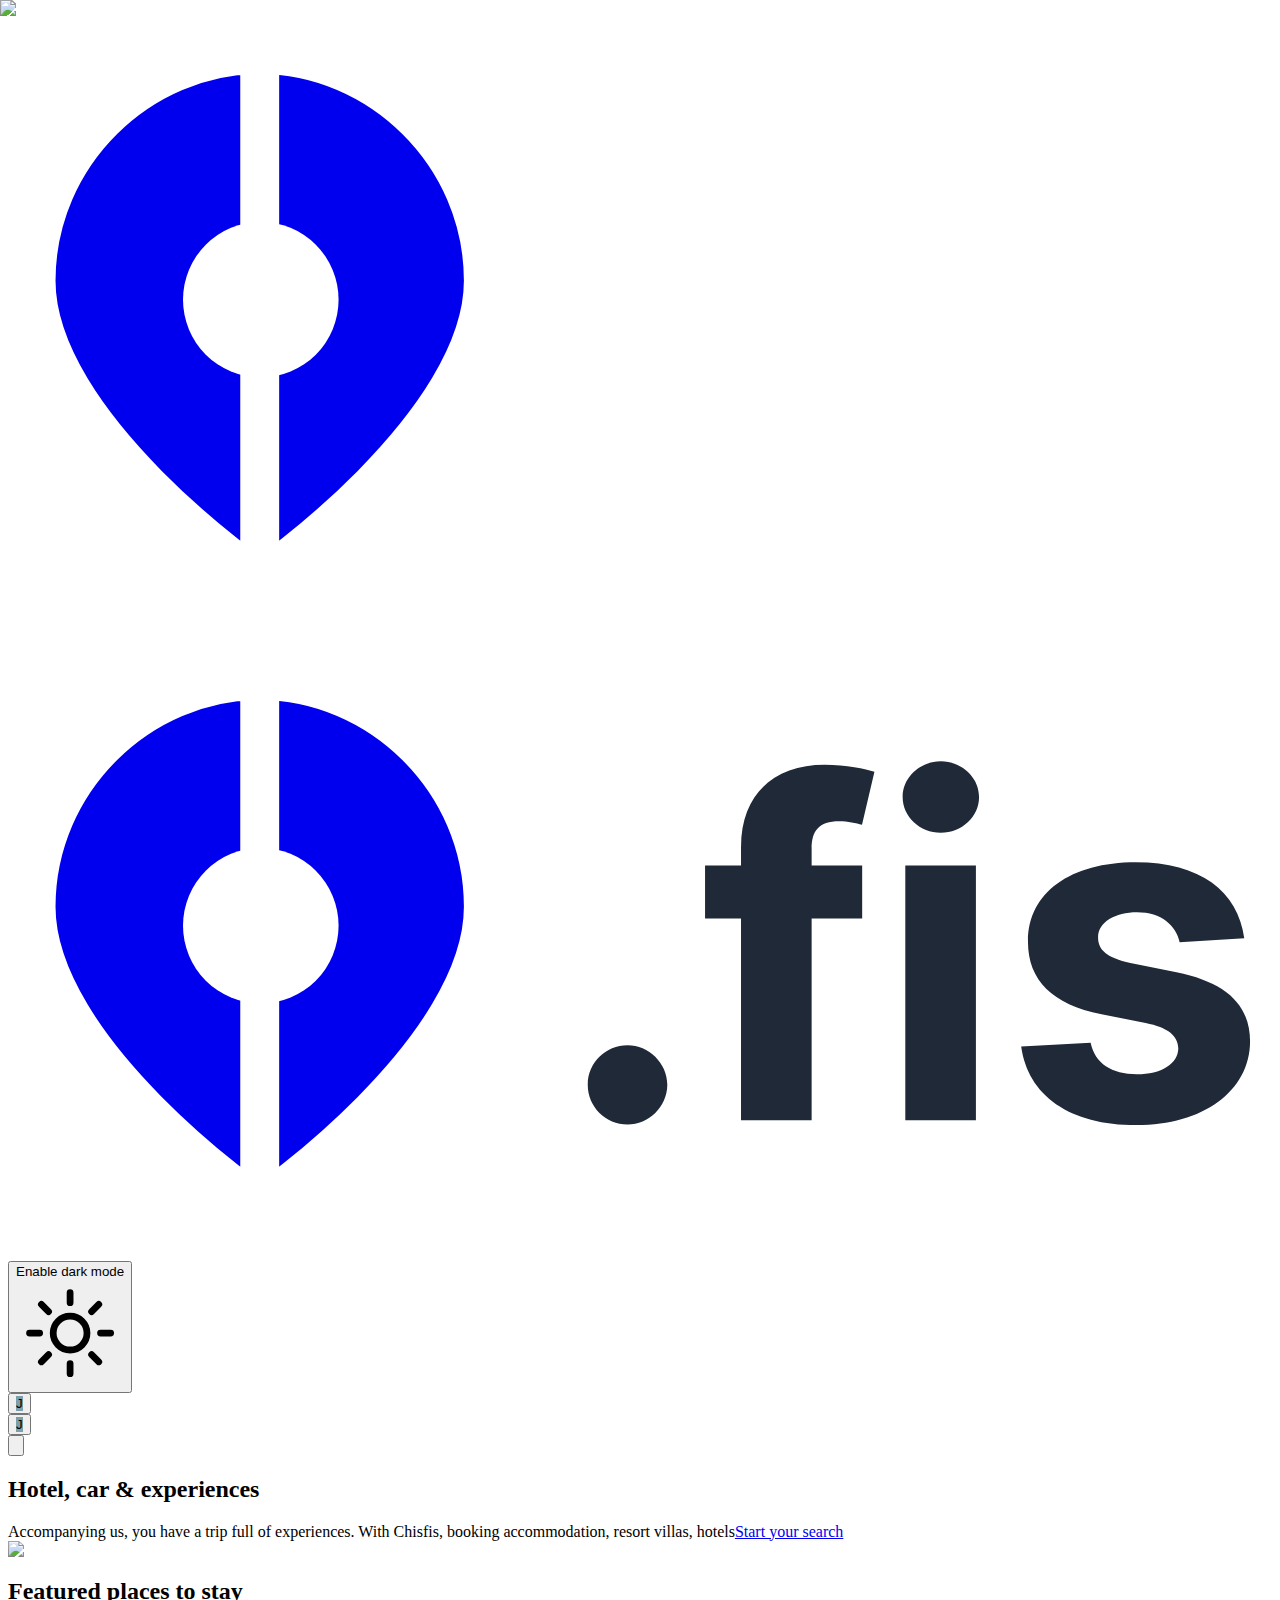
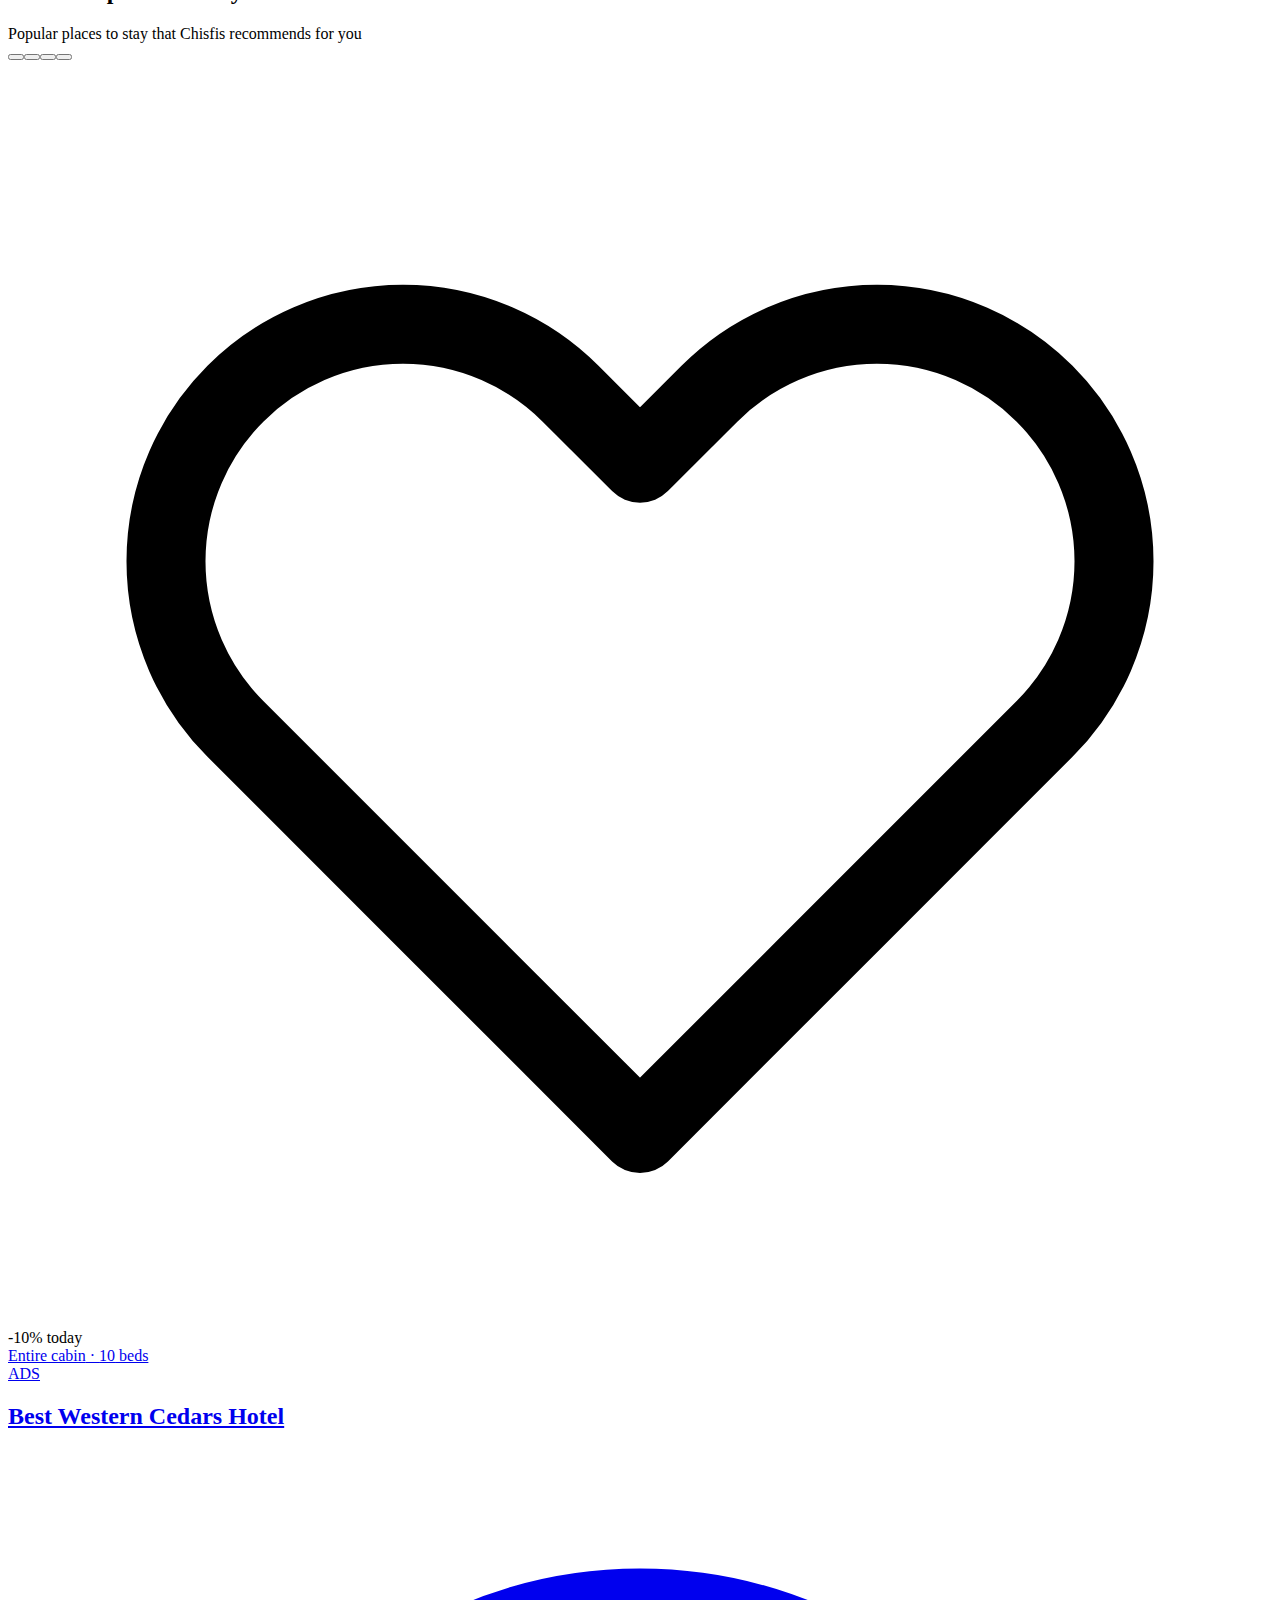
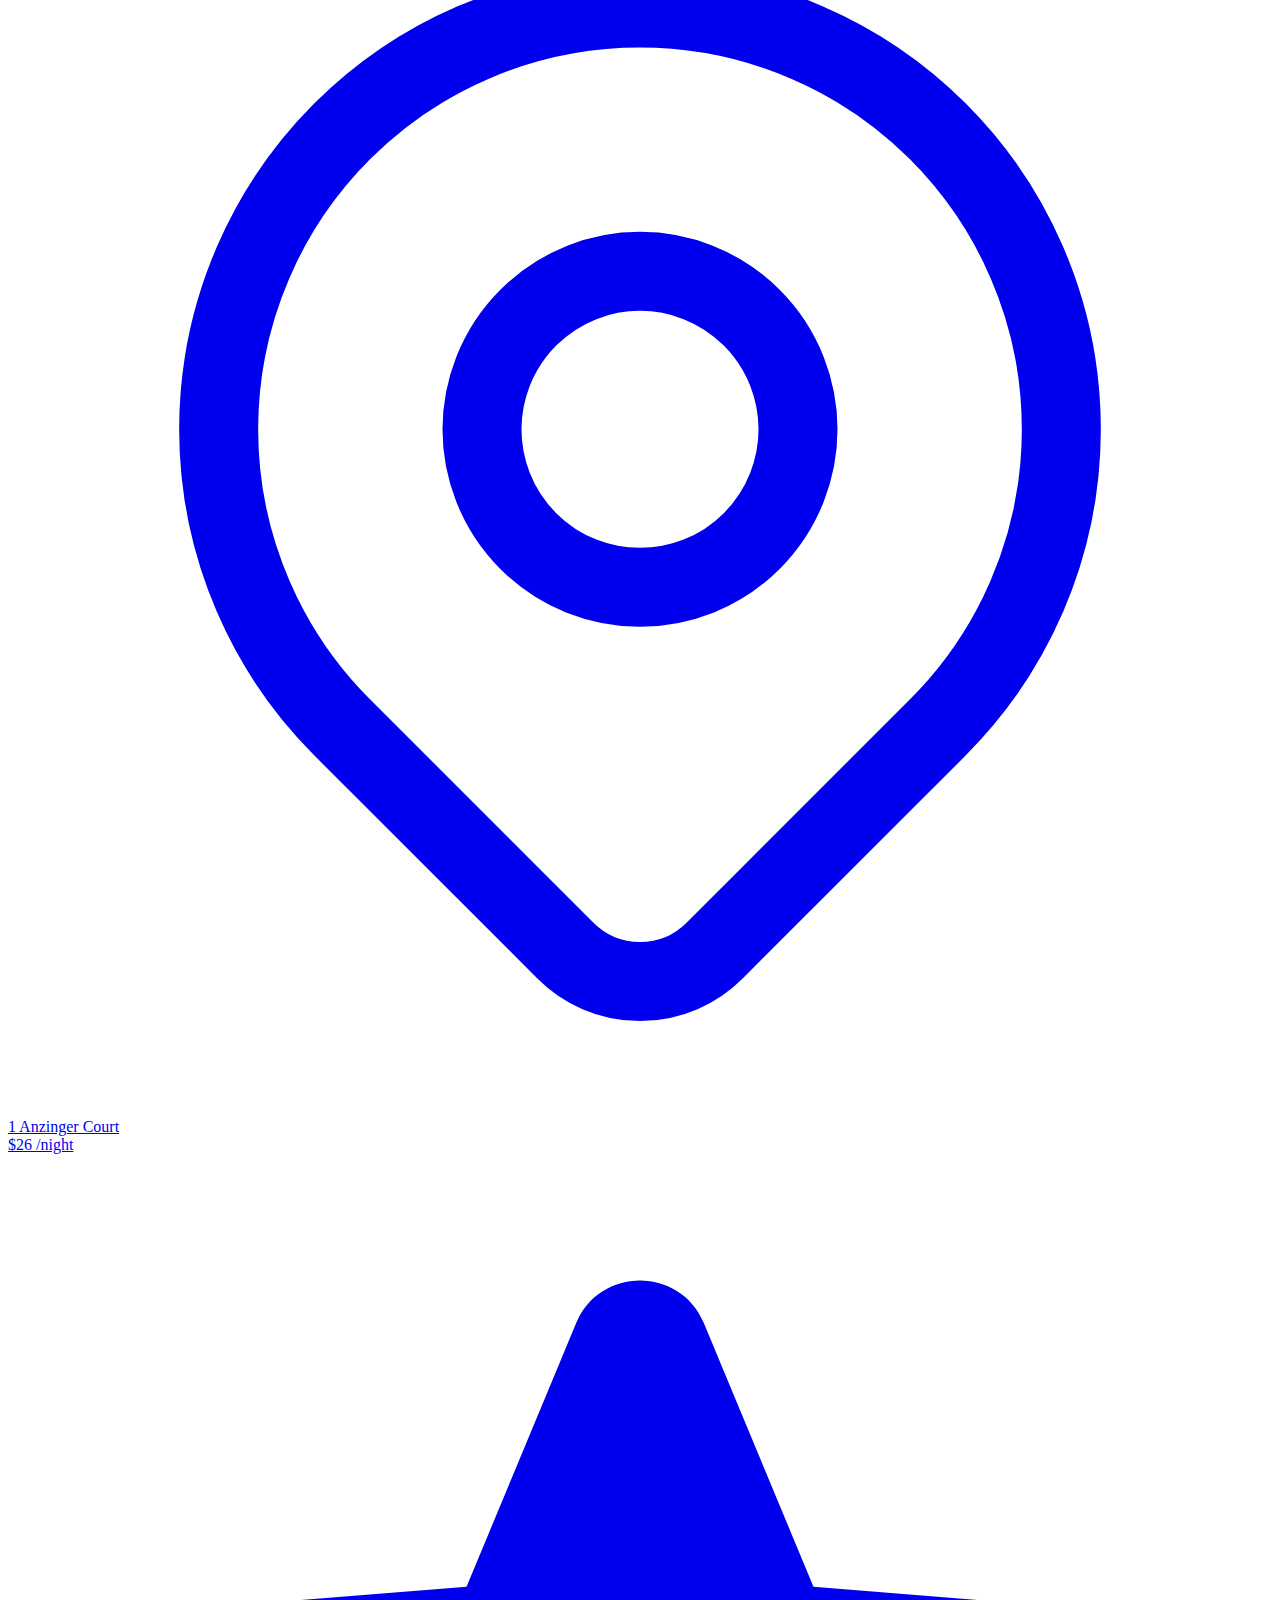
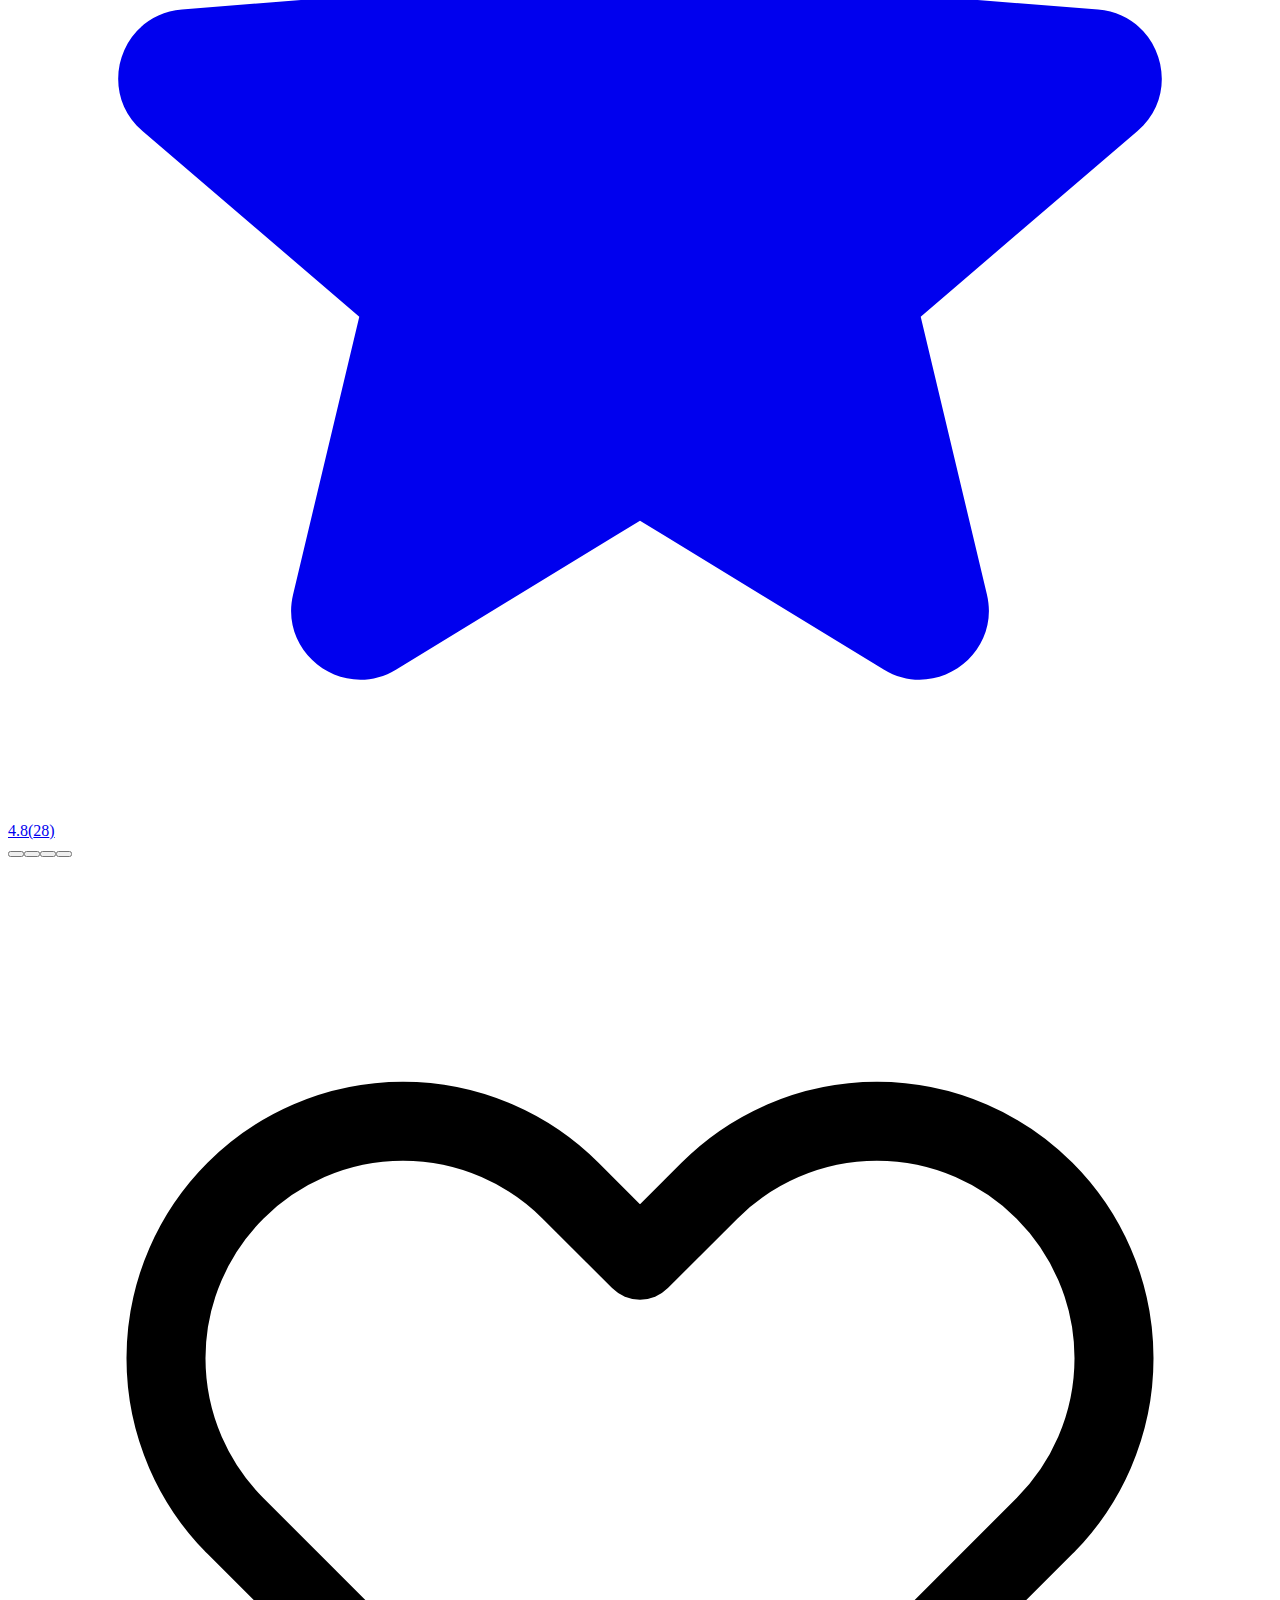
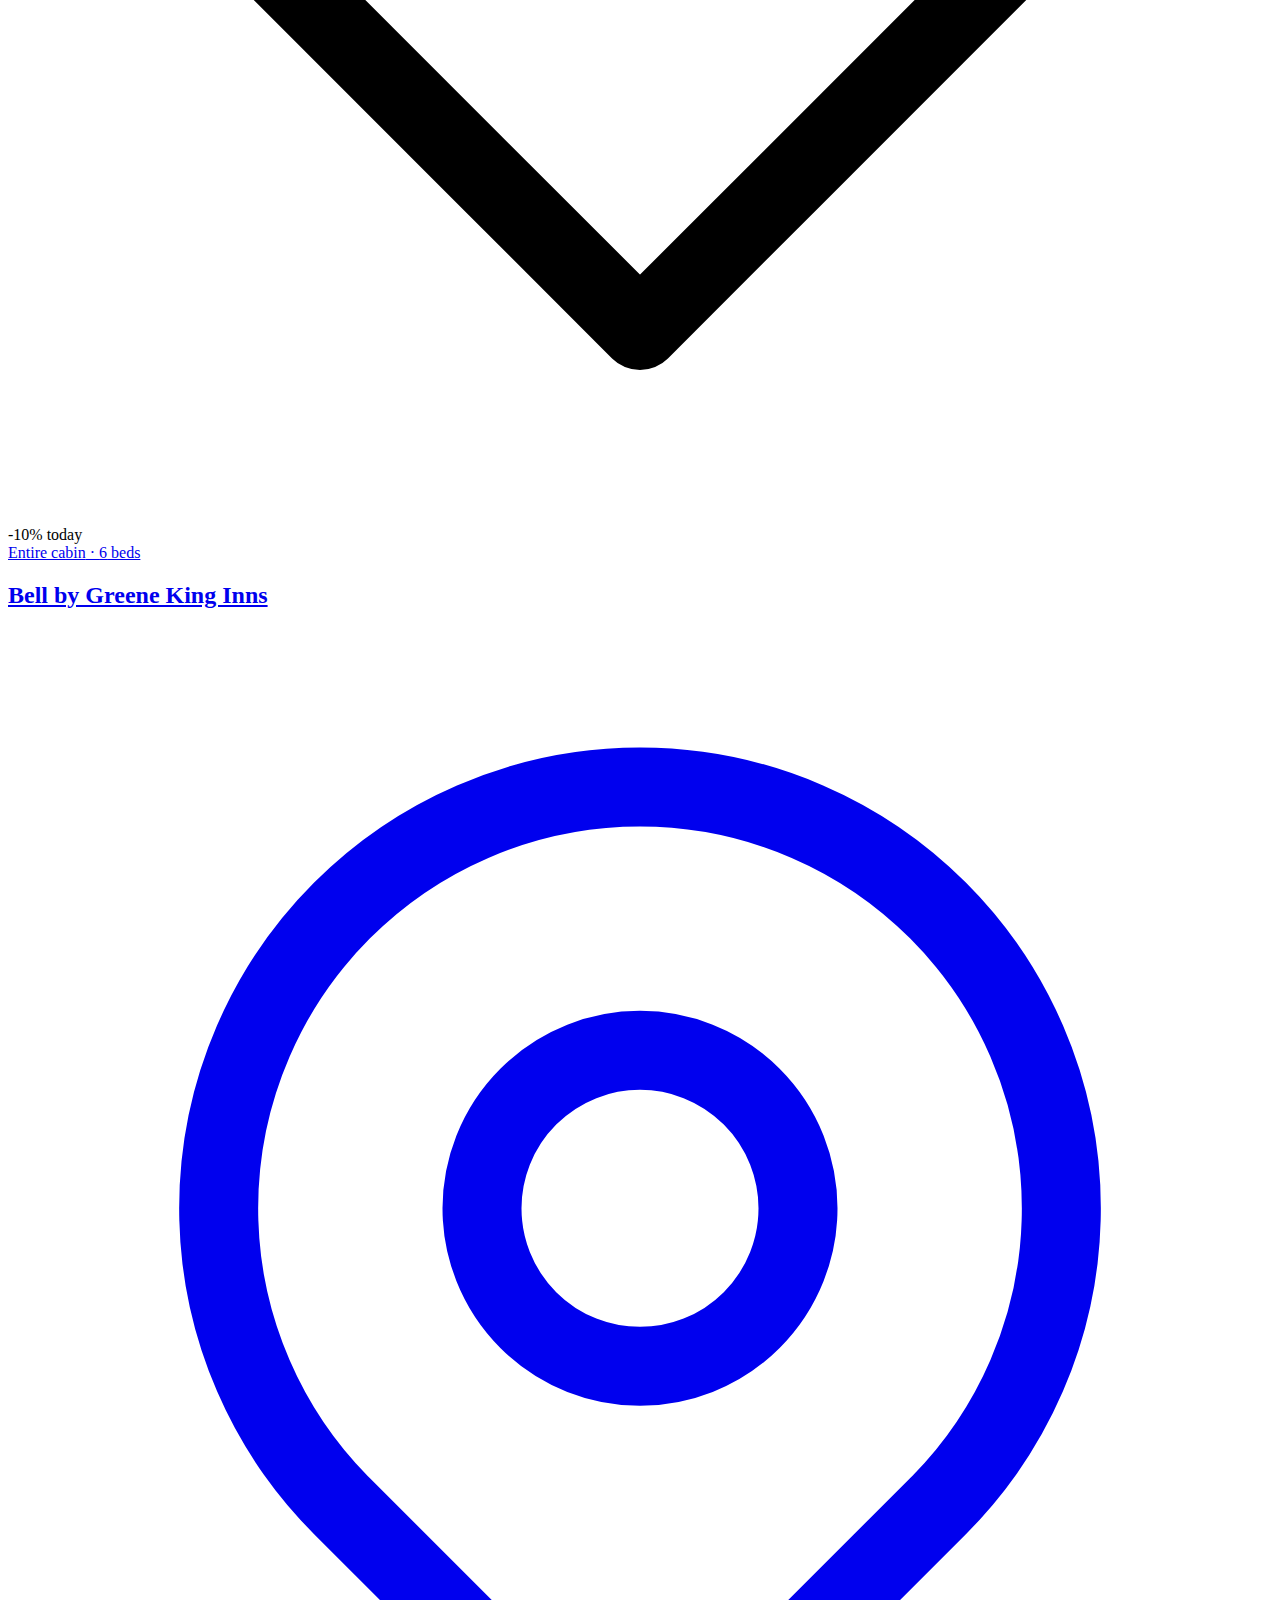
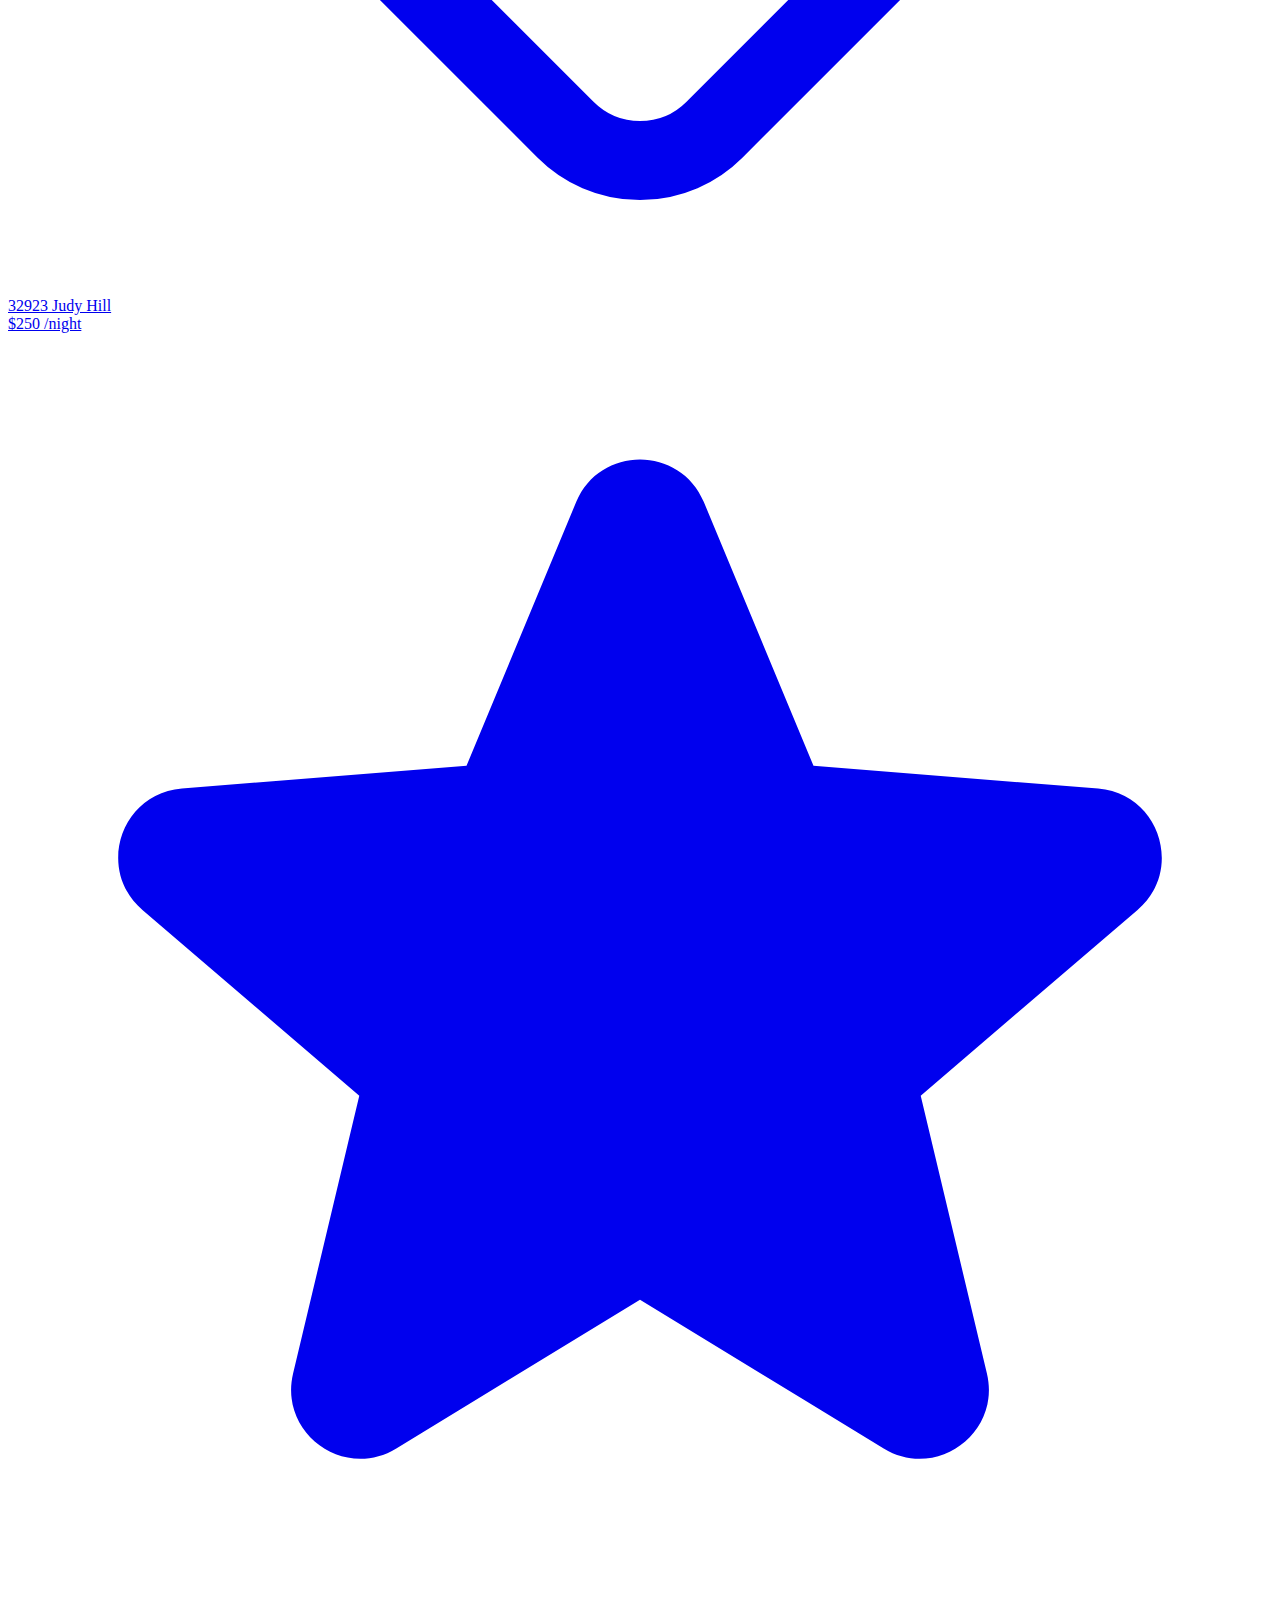
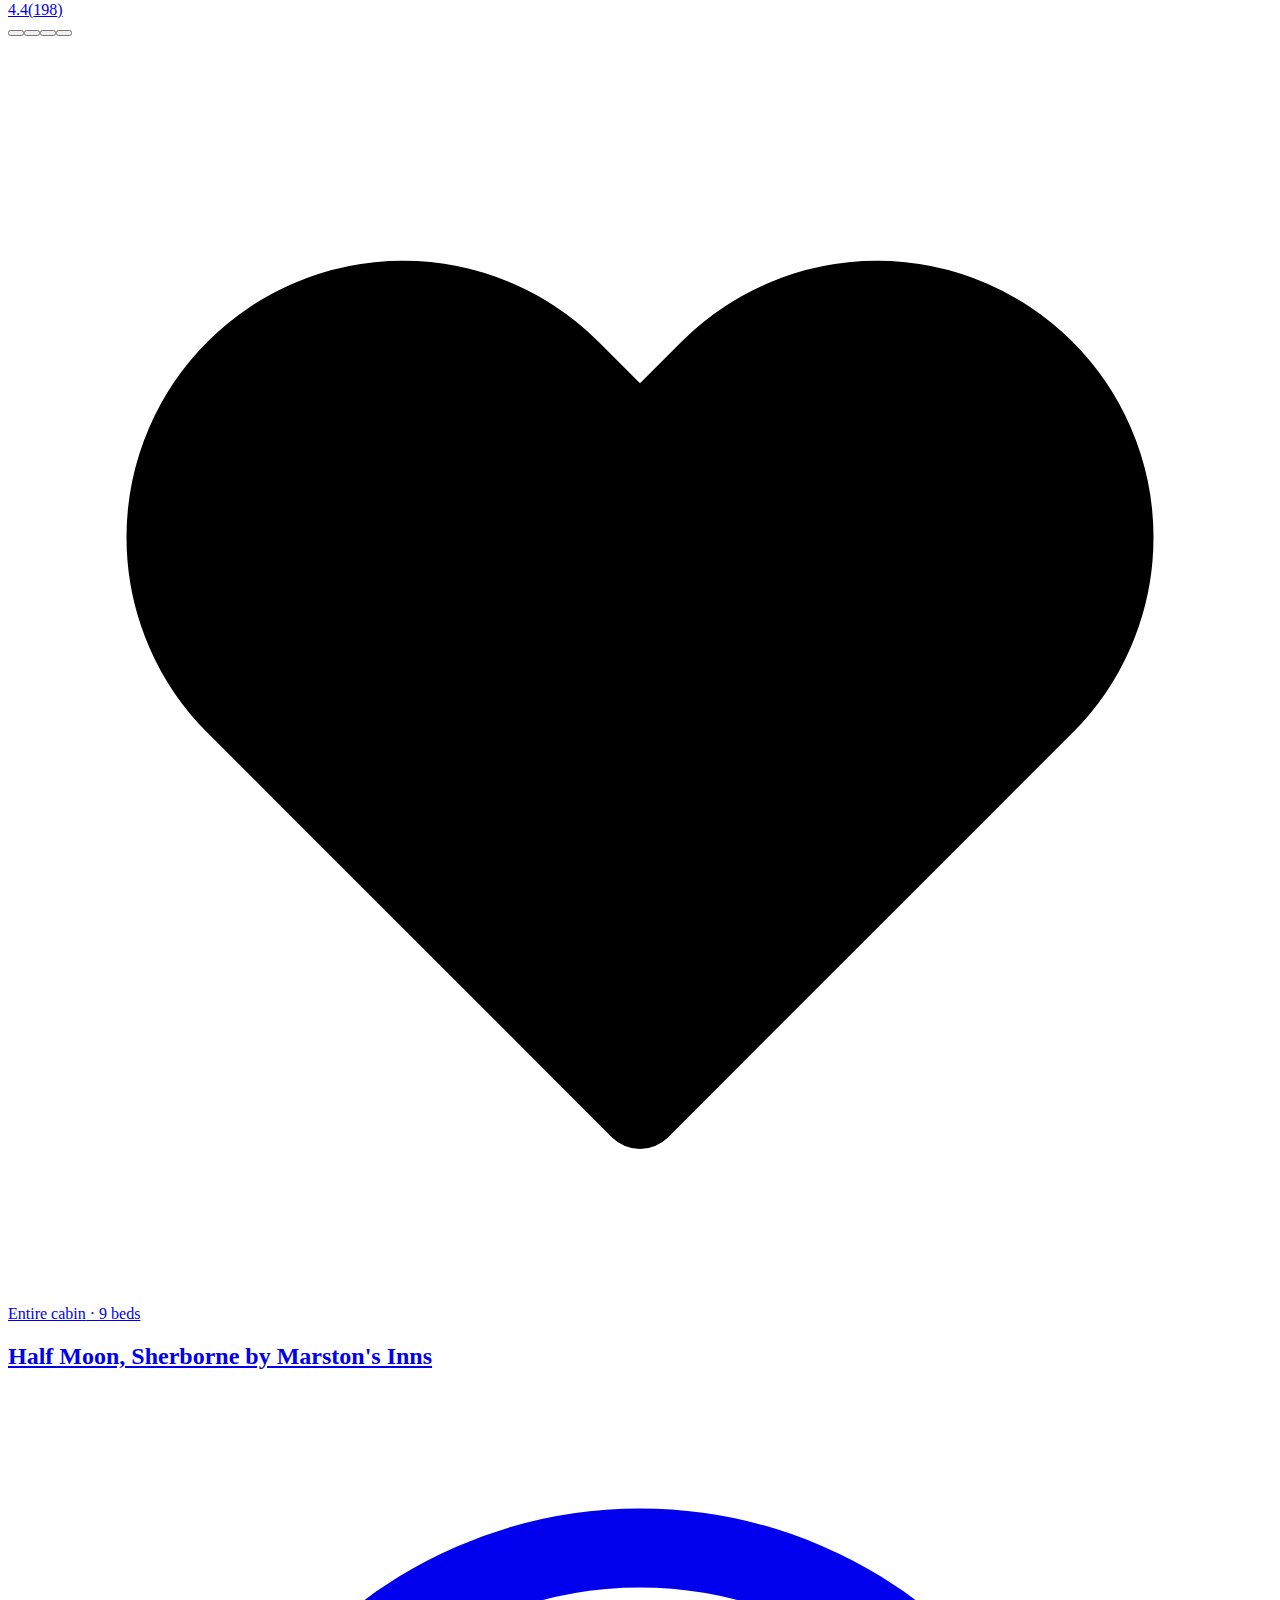
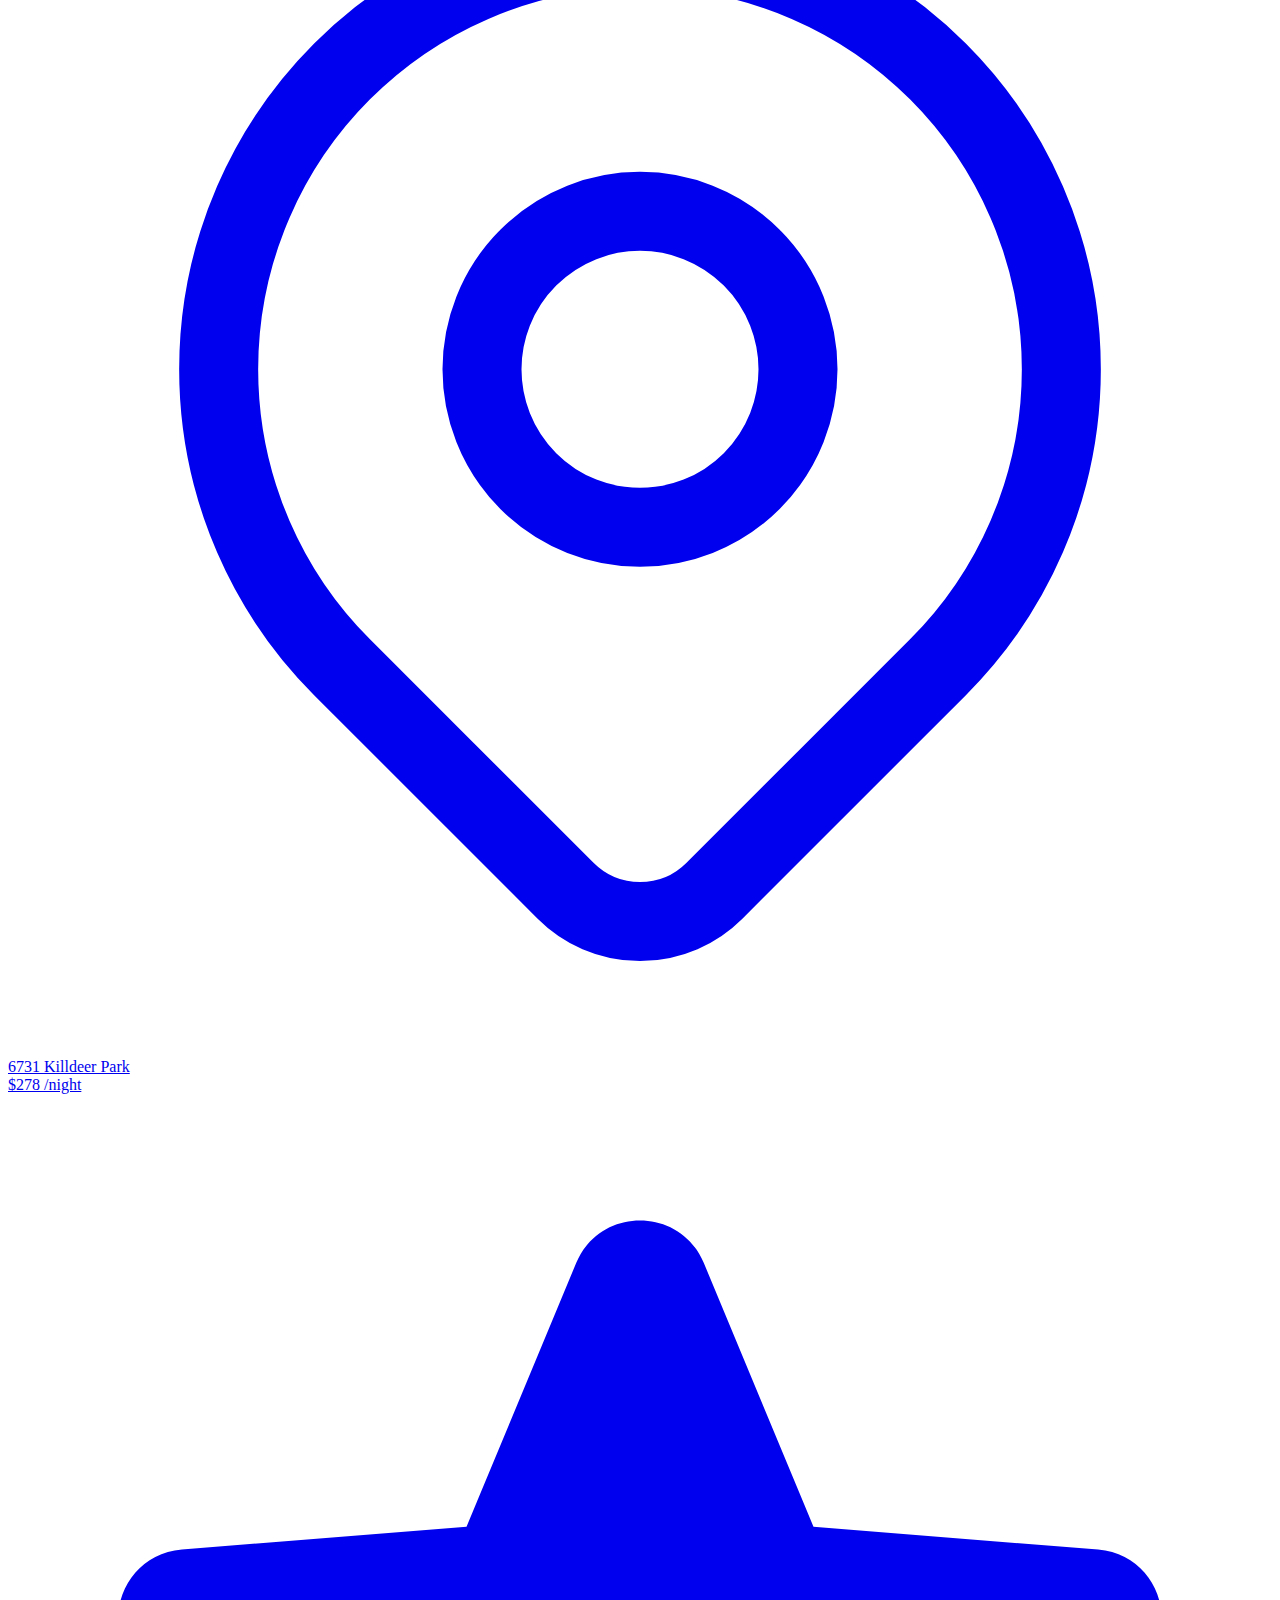
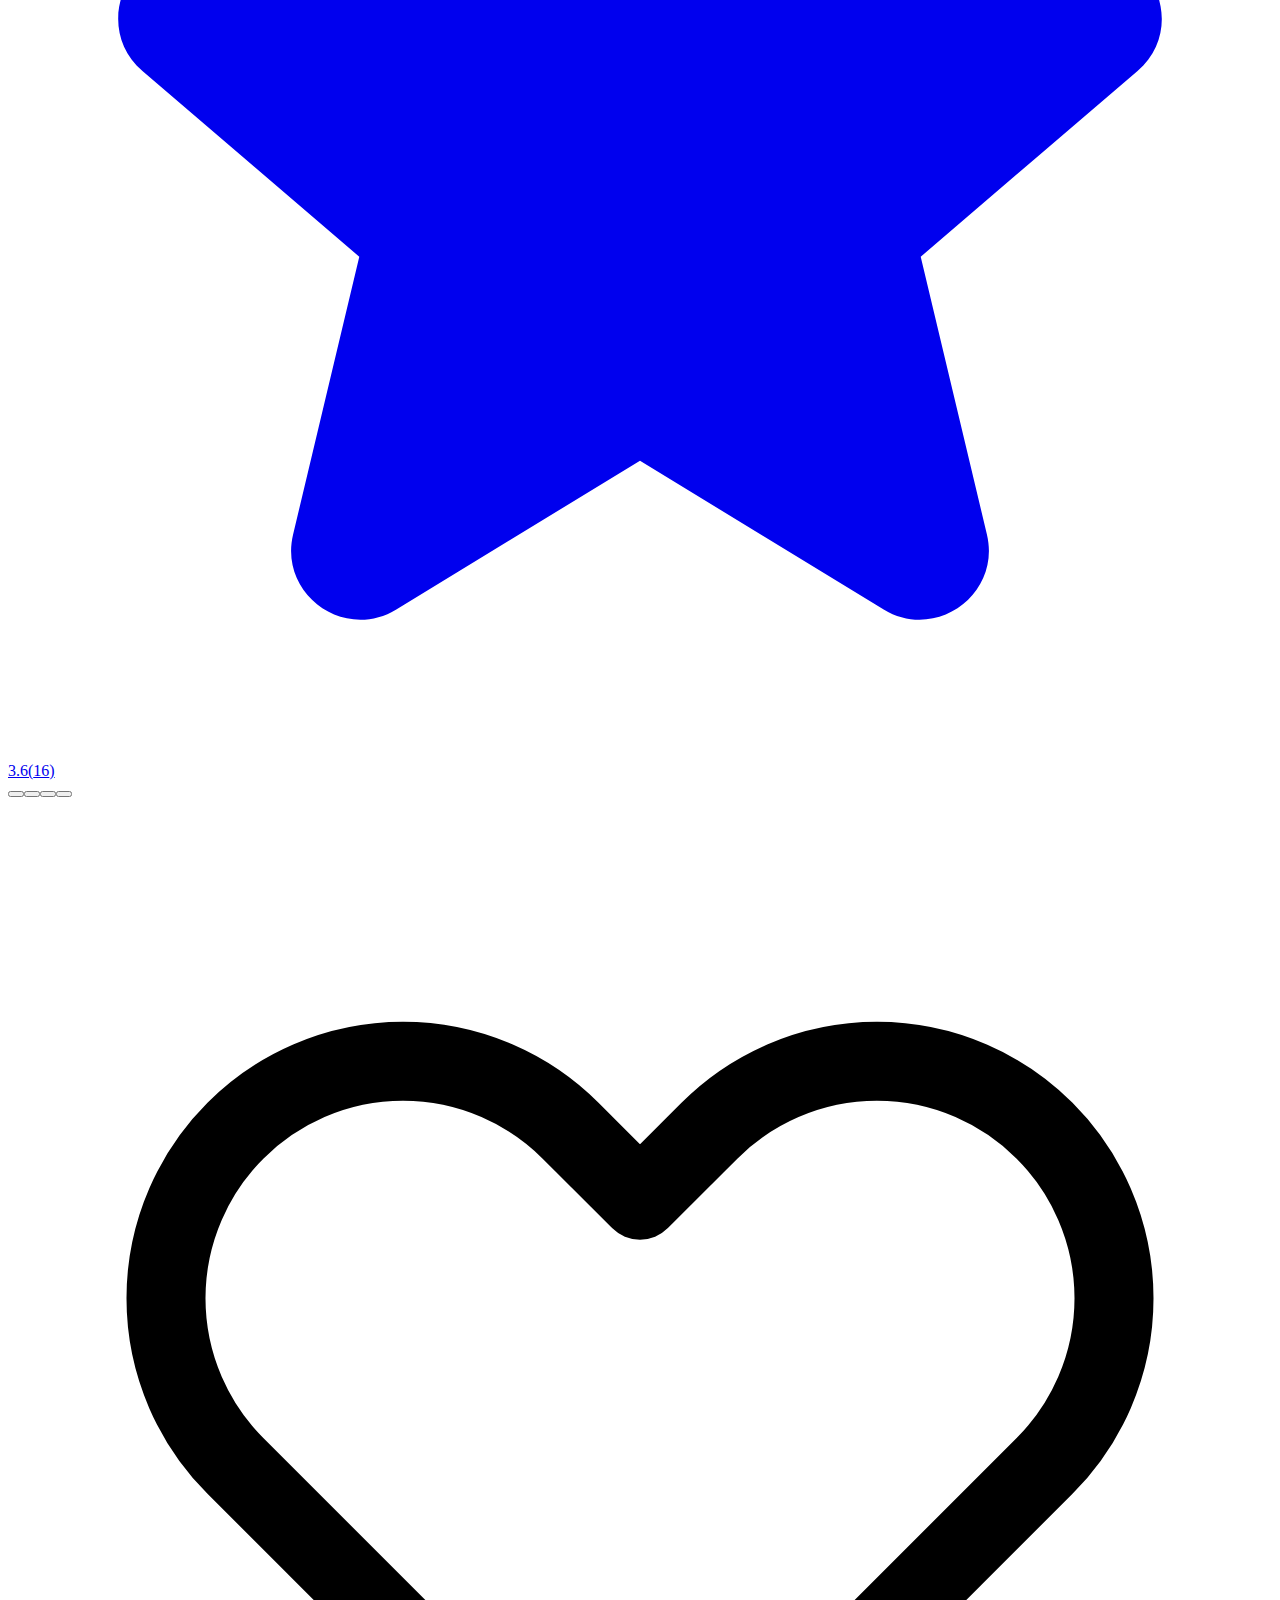
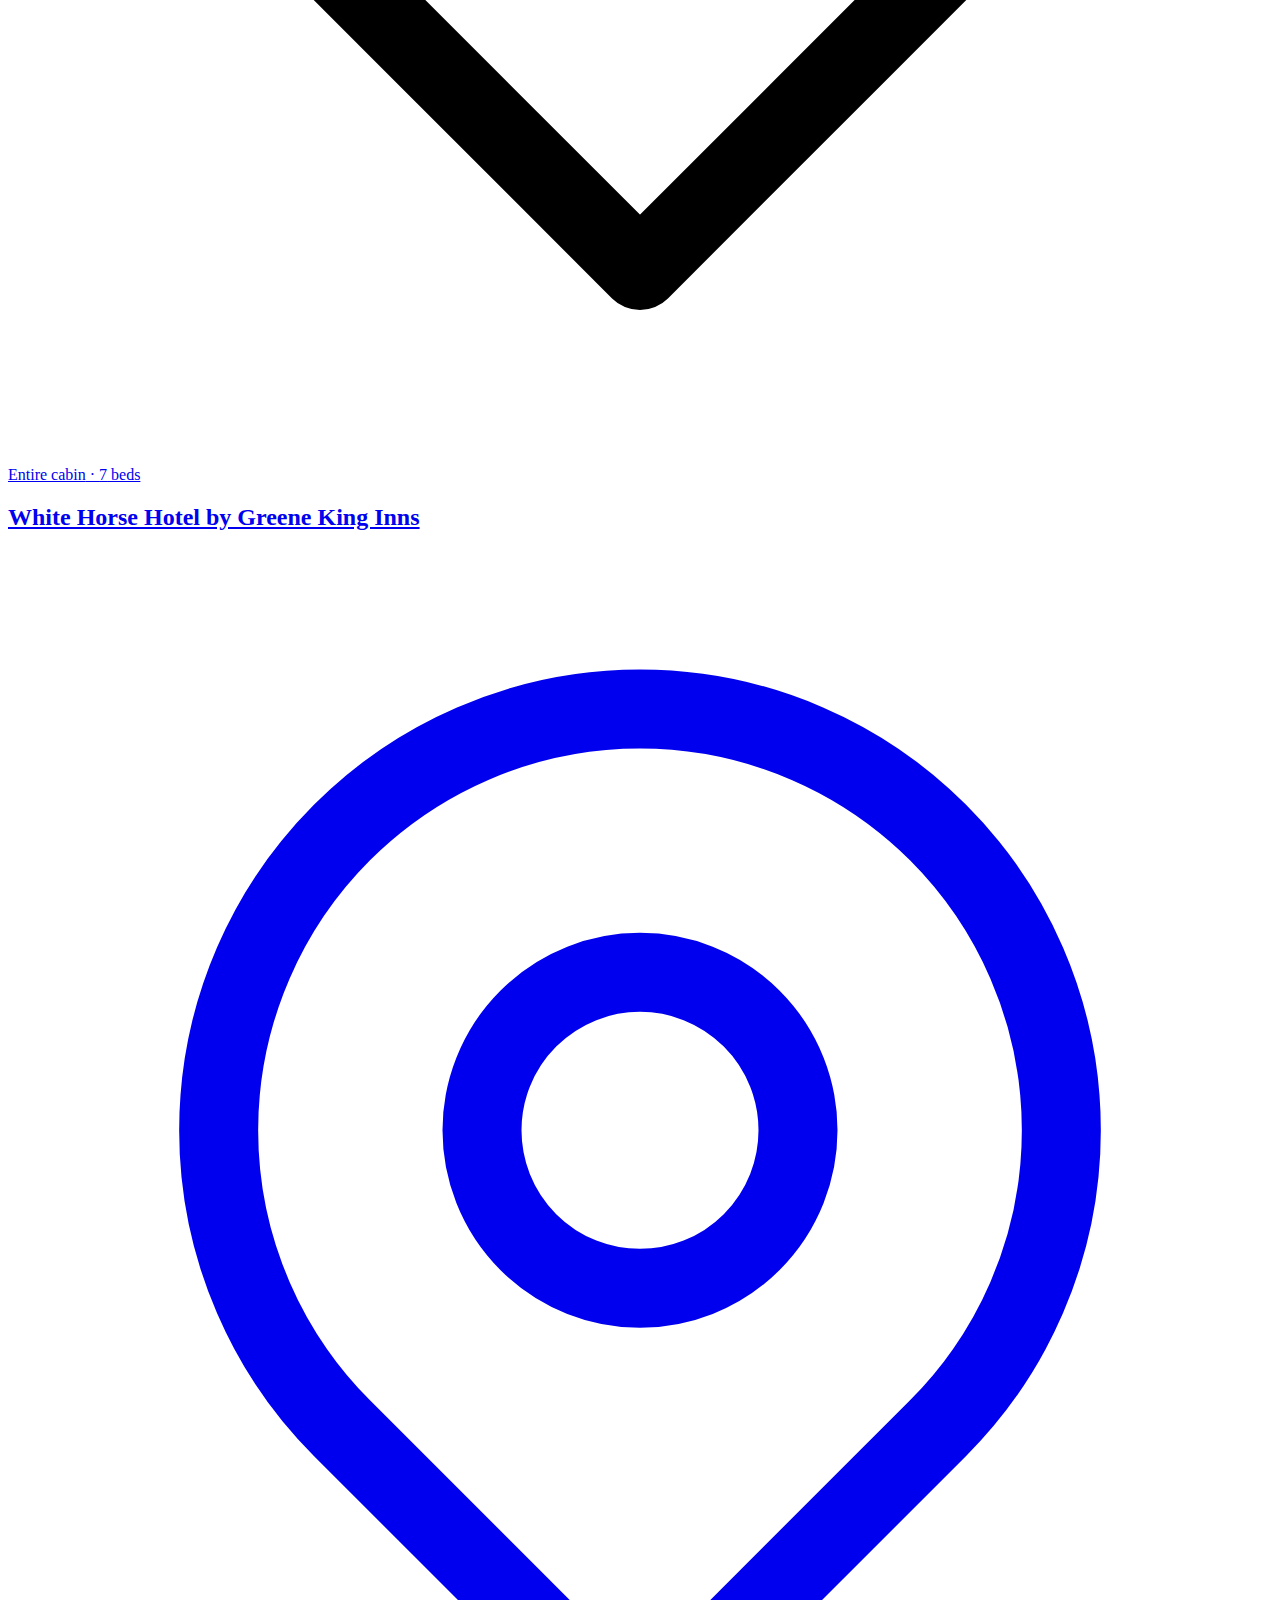
==== index.html @ 708ef55e "Add files via upload" ====
<!DOCTYPE html><html lang="en" class="__className_2bdbd2"><head><meta charSet="utf-8"/><meta name="viewport" content="width=device-width, initial-scale=1"/><link rel="preload" as="image" imageSrcSet="/_next/image?url=%2F_next%2Fstatic%2Fmedia%2Fhero-right.4859d624.png&amp;w=1080&amp;q=75 1x, /_next/image?url=%2F_next%2Fstatic%2Fmedia%2Fhero-right.4859d624.png&amp;w=2048&amp;q=75 2x"/><link rel="stylesheet" href="/_next/static/css/a6c86b845faa9580.css" data-precedence="next"/><link rel="stylesheet" href="/_next/static/css/62670863be736411.css" data-precedence="next"/><link rel="stylesheet" href="/_next/static/css/a86c600d401df6c5.css" data-precedence="next"/><link rel="preload" as="script" fetchPriority="low" href="/_next/static/chunks/webpack-4094142d538fe80b.js"/><script src="/_next/static/chunks/4bd1b696-b05d9eb80c4d7525.js" async=""></script><script src="/_next/static/chunks/215-049fe902bcfd7be1.js" async=""></script><script src="/_next/static/chunks/main-app-da9db3eaaf1f8dd7.js" async=""></script><script src="/_next/static/chunks/974-986ab4fc44aed3db.js" async=""></script><script src="/_next/static/chunks/707-0835ced9a94d643a.js" async=""></script><script src="/_next/static/chunks/app/layout-bf335e7406e33f6e.js" async=""></script><script src="/_next/static/chunks/244-31646f6fd6a33ab5.js" async=""></script><script src="/_next/static/chunks/app/page-693558998fc02051.js" async=""></script><link rel="icon" href="/favicon.ico" type="image/x-icon" sizes="16x16"/><script src="/_next/static/chunks/polyfills-42372ed130431b0a.js" noModule=""></script></head><body class="bg-white text-base dark:bg-neutral-900 text-neutral-900 dark:text-neutral-200"><div class="nc-Header sticky top-0 w-full left-0 right-0 z-40 nc-header-bg shadow-sm dark:border-b dark:border-neutral-700"><div class="MainNav2 relative z-10 "><div class="px-4 h-20 lg:container flex justify-between"><div class="hidden md:flex justify-start flex-1 space-x-3 sm:space-x-8 lg:space-x-10"><a class="ttnc-logo inline-block text-primary-6000 focus:outline-none focus:ring-0 w-24 self-center" href="/"><svg class="w-full hidden dark:block" viewBox="0 0 65 32" fill="none" xmlns="http://www.w3.org/2000/svg"><path d="M24.4444 14.0325C24.4444 21.4807 12.9444 29.3945 12.9444 29.3945C12.9444 29.3945 1.44444 21.4807 1.44444 14.0325C1.44444 7.51522 6.84722 2.39453 12.9444 2.39453C19.0417 2.39453 24.4444 7.51522 24.4444 14.0325Z" fill="currentColor"></path><path d="M12.9444 29.3945C12.9444 29.3945 24.4444 21.4807 24.4444 14.0325C24.4444 7.51522 19.0417 2.39453 12.9444 2.39453C6.84722 2.39453 1.44444 7.51522 1.44444 14.0325C1.44444 21.4807 12.9444 29.3945 12.9444 29.3945ZM12.9444 29.3945V2.6807" stroke="white" stroke-width="2" stroke-linecap="round" stroke-linejoin="round"></path><circle cx="13" cy="15" r="4" fill="white"></circle><path d="M31.8601 25.2216C32.951 25.2216 33.897 24.3097 33.9055 23.1761C33.897 22.0597 32.951 21.1477 31.8601 21.1477C30.7351 21.1477 29.8061 22.0597 29.8146 23.1761C29.8061 24.3097 30.7351 25.2216 31.8601 25.2216ZM43.9261 11.9091H41.3267V11.0312C41.3267 10.1449 41.6847 9.625 42.75 9.625C43.1847 9.625 43.6278 9.71875 43.9176 9.8125L44.5568 7.08523C44.1051 6.94886 43.108 6.72727 41.9915 6.72727C39.5284 6.72727 37.696 8.11648 37.696 10.9631V11.9091H35.8466V14.6364H37.696V25H41.3267V14.6364H43.9261V11.9091ZM46.1442 25H49.7749V11.9091H46.1442V25ZM47.968 10.2216C49.0504 10.2216 49.9368 9.39489 49.9368 8.38068C49.9368 7.375 49.0504 6.54829 47.968 6.54829C46.8942 6.54829 46.0078 7.375 46.0078 8.38068C46.0078 9.39489 46.8942 10.2216 47.968 10.2216ZM63.5753 15.642C63.2514 13.2301 61.3082 11.7386 58.0014 11.7386C54.652 11.7386 52.4446 13.2898 52.4531 15.8125C52.4446 17.7727 53.6804 19.0426 56.2372 19.554L58.5043 20.0057C59.6463 20.2358 60.1662 20.6534 60.1832 21.3097C60.1662 22.0852 59.3224 22.6392 58.0526 22.6392C56.7571 22.6392 55.8963 22.0852 55.6747 21.0199L52.1037 21.2074C52.4446 23.7131 54.5753 25.2557 58.044 25.2557C61.4361 25.2557 63.8651 23.5256 63.8736 20.9432C63.8651 19.0511 62.6293 17.9176 60.0895 17.3977L57.7202 16.9205C56.5014 16.6562 56.0497 16.2386 56.0582 15.608C56.0497 14.8239 56.9361 14.3125 58.0611 14.3125C59.3224 14.3125 60.0724 15.0028 60.2514 15.8466L63.5753 15.642Z" fill="white"></path></svg><svg class="w-full block dark:hidden" viewBox="0 0 65 32" fill="none" xmlns="http://www.w3.org/2000/svg"><path d="M24.4444 14.0325C24.4444 21.4807 12.9444 29.3945 12.9444 29.3945C12.9444 29.3945 1.44444 21.4807 1.44444 14.0325C1.44444 7.51522 6.84722 2.39453 12.9444 2.39453C19.0417 2.39453 24.4444 7.51522 24.4444 14.0325Z" fill="currentColor"></path><path d="M12.9444 29.3945C12.9444 29.3945 24.4444 21.4807 24.4444 14.0325C24.4444 7.51522 19.0417 2.39453 12.9444 2.39453C6.84722 2.39453 1.44444 7.51522 1.44444 14.0325C1.44444 21.4807 12.9444 29.3945 12.9444 29.3945ZM12.9444 29.3945V2.6807" stroke="white" stroke-width="2" stroke-linecap="round" stroke-linejoin="round"></path><circle cx="13" cy="15" r="4" fill="white"></circle><path d="M31.8601 25.2216C32.951 25.2216 33.897 24.3097 33.9055 23.1761C33.897 22.0597 32.951 21.1477 31.8601 21.1477C30.7351 21.1477 29.8061 22.0597 29.8146 23.1761C29.8061 24.3097 30.7351 25.2216 31.8601 25.2216ZM43.9261 11.9091H41.3267V11.0312C41.3267 10.1449 41.6847 9.625 42.75 9.625C43.1847 9.625 43.6278 9.71875 43.9176 9.8125L44.5568 7.08523C44.1051 6.94886 43.108 6.72727 41.9915 6.72727C39.5284 6.72727 37.696 8.11648 37.696 10.9631V11.9091H35.8466V14.6364H37.696V25H41.3267V14.6364H43.9261V11.9091ZM46.1442 25H49.7749V11.9091H46.1442V25ZM47.968 10.2216C49.0504 10.2216 49.9368 9.39489 49.9368 8.38068C49.9368 7.375 49.0504 6.54829 47.968 6.54829C46.8942 6.54829 46.0078 7.375 46.0078 8.38068C46.0078 9.39489 46.8942 10.2216 47.968 10.2216ZM63.5753 15.642C63.2514 13.2301 61.3082 11.7386 58.0014 11.7386C54.652 11.7386 52.4446 13.2898 52.4531 15.8125C52.4446 17.7727 53.6804 19.0426 56.2372 19.554L58.5043 20.0057C59.6463 20.2358 60.1662 20.6534 60.1832 21.3097C60.1662 22.0852 59.3224 22.6392 58.0526 22.6392C56.7571 22.6392 55.8963 22.0852 55.6747 21.0199L52.1037 21.2074C52.4446 23.7131 54.5753 25.2557 58.044 25.2557C61.4361 25.2557 63.8651 23.5256 63.8736 20.9432C63.8651 19.0511 62.6293 17.9176 60.0895 17.3977L57.7202 16.9205C56.5014 16.6562 56.0497 16.2386 56.0582 15.608C56.0497 14.8239 56.9361 14.3125 58.0611 14.3125C59.3224 14.3125 60.0724 15.0028 60.2514 15.8466L63.5753 15.642Z" fill="#1F2937"></path></svg></a><div class="hidden lg:block self-center h-10 border-l border-neutral-300 dark:border-neutral-500"></div></div><div class="hidden md:flex flex-shrink-0 justify-end flex-1 lg:flex-none text-neutral-700 dark:text-neutral-100"><button class="self-center text-2xl md:text-3xl w-12 h-12 rounded-full text-neutral-700 dark:text-neutral-300 hover:bg-neutral-100 dark:hover:bg-neutral-800 focus:outline-none flex items-center justify-center "><span class="sr-only">Enable dark mode</span><svg xmlns="http://www.w3.org/2000/svg" fill="none" viewBox="0 0 24 24" stroke-width="1.5" stroke="currentColor" aria-hidden="true" data-slot="icon" class="w-7 h-7"><path stroke-linecap="round" stroke-linejoin="round" d="M12 3v2.25m6.364.386-1.591 1.591M21 12h-2.25m-.386 6.364-1.591-1.591M12 18.75V21m-4.773-4.227-1.591 1.591M5.25 12H3m4.227-4.773L5.636 5.636M15.75 12a3.75 3.75 0 1 1-7.5 0 3.75 3.75 0 0 1 7.5 0Z"></path></svg></button><div class="hidden lg:flex space-x-1"><div class="AvatarDropdown relative flex " data-headlessui-state=""><button class="self-center w-10 h-10 sm:w-12 sm:h-12 rounded-full text-slate-700 dark:text-slate-300 hover:bg-slate-100 dark:hover:bg-slate-800 focus:outline-none flex items-center justify-center" type="button" aria-expanded="false" data-headlessui-state=""><div class="wil-avatar relative flex-shrink-0 inline-flex items-center justify-center text-neutral-100 uppercase font-semibold shadow-inner rounded-full w-8 h-8 sm:w-9 sm:h-9 ring-1 ring-white dark:ring-neutral-900" style="background-color:#7B9FAB"><span class="wil-avatar__name">J</span></div></button></div></div><div class="flex space-x-2 lg:hidden"><div class="AvatarDropdown relative flex " data-headlessui-state=""><button class="self-center w-10 h-10 sm:w-12 sm:h-12 rounded-full text-slate-700 dark:text-slate-300 hover:bg-slate-100 dark:hover:bg-slate-800 focus:outline-none flex items-center justify-center" type="button" aria-expanded="false" data-headlessui-state=""><div class="wil-avatar relative flex-shrink-0 inline-flex items-center justify-center text-neutral-100 uppercase font-semibold shadow-inner rounded-full w-8 h-8 sm:w-9 sm:h-9 ring-1 ring-white dark:ring-neutral-900" style="background-color:#7B9FAB"><span class="wil-avatar__name">J</span></div></button></div><button class="focus:outline-none flex items-center justify-center p-2.5 rounded-lg text-neutral-700 dark:text-neutral-300"><svg xmlns="http://www.w3.org/2000/svg" fill="none" viewBox="0 0 24 24" stroke-width="1.5" stroke="currentColor" aria-hidden="true" data-slot="icon" class="h-8 w-8"><path stroke-linecap="round" stroke-linejoin="round" d="M3.75 6.75h16.5M3.75 12h16.5m-16.5 5.25h16.5"></path></svg></button></div></div></div></div></div><div class="h-1 absolute invisible"></div><main class="nc-PageHome relative overflow-hidden"><div class="nc-BgGlassmorphism absolute inset-x-0 md:top-10 xl:top-40 min-h-0 pl-20 py-24 flex overflow-hidden z-0" data-nc-id="BgGlassmorphism"><span class="block bg-[#ef233c] w-72 h-72 rounded-full mix-blend-multiply filter blur-3xl opacity-10 lg:w-96 lg:h-96"></span><span class="block bg-[#04868b] w-72 h-72 -ml-20 mt-40 rounded-full mix-blend-multiply filter blur-3xl opacity-10 lg:w-96 lg:h-96 nc-animation-delay-2000"></span></div><div class="container relative space-y-24 mb-24 lg:space-y-28 lg:mb-28"><div class="nc-SectionHero flex flex-col-reverse lg:flex-col relative pt-10 lg:pt-16 lg:pb-16"><div class="flex flex-col lg:flex-row lg:items-center"><div class="flex-shrink-0 lg:w-1/2 flex flex-col items-start space-y-8 sm:space-y-10 pb-14 lg:pb-64 xl:pr-14 lg:mr-10 xl:mr-0"><h2 class="font-medium text-4xl md:text-5xl xl:text-7xl !leading-[114%] ">Hotel, car &amp; experiences</h2><span class="text-base md:text-lg text-neutral-500 dark:text-neutral-400">Accompanying us, you have a trip full of experiences. With Chisfis, booking accommodation, resort villas, hotels</span><a class="nc-Button relative h-auto inline-flex items-center justify-center rounded-full transition-colors text-sm sm:text-base font-medium px-5 py-4 sm:px-7  ttnc-ButtonPrimary disabled:bg-opacity-70 bg-primary-6000 hover:bg-primary-700 text-neutral-50   " href="/listing-stay-map">Start your search</a></div><div class="flex-grow"><img alt="hero" width="1001" height="1031" decoding="async" data-nimg="1" class="w-full" style="color:transparent" srcSet="/_next/image?url=%2F_next%2Fstatic%2Fmedia%2Fhero-right.4859d624.png&amp;w=1080&amp;q=75 1x, /_next/image?url=%2F_next%2Fstatic%2Fmedia%2Fhero-right.4859d624.png&amp;w=2048&amp;q=75 2x" src="/_next/image?url=%2F_next%2Fstatic%2Fmedia%2Fhero-right.4859d624.png&amp;w=2048&amp;q=75"/></div></div></div><div class="nc-SectionGridFeaturePlaces relative"><div class="nc-Section-Heading relative mb-10 text-neutral-900 dark:text-neutral-50"><div class="text-center w-full max-w-2xl mx-auto mb-4"><h2 class="text-3xl md:text-4xl font-semibold">Featured places to stay</h2><span class="block mt-2 md:mt-3 font-normal text-base sm:text-lg text-neutral-500 dark:text-neutral-400">Popular places to stay that Chisfis recommends for you</span></div></div><div class="grid gap-6 md:gap-8 sm:grid-cols-2 lg:grid-cols-3 xl:grid-cols-4 "><div class="nc-StayCard group relative bg-white dark:bg-neutral-900 border border-neutral-100 dark:border-neutral-800  rounded-2xl overflow-hidden hover:shadow-xl transition-shadow " data-nc-id="StayCard"><div class="relative w-full"><div class="relative group group/cardGallerySlider "><div class="w-full overflow-hidden rounded-xl"><a class="relative flex items-center justify-center aspect-w-4 aspect-h-3 " href="/listing-stay-detail"><div class="absolute inset-0" style="opacity:1;transform:none"><img alt="listing card gallery" loading="lazy" decoding="async" data-nimg="fill" class="object-cover " style="position:absolute;height:100%;width:100%;left:0;top:0;right:0;bottom:0;color:transparent" sizes="(max-width: 1025px) 100vw, 300px" srcSet="/_next/image?url=https%3A%2F%2Fimages.pexels.com%2Fphotos%2F1268871%2Fpexels-photo-1268871.jpeg%3Fauto%3Dcompress%26cs%3Dtinysrgb%26dpr%3D1%26w%3D500&amp;w=640&amp;q=75 640w, /_next/image?url=https%3A%2F%2Fimages.pexels.com%2Fphotos%2F1268871%2Fpexels-photo-1268871.jpeg%3Fauto%3Dcompress%26cs%3Dtinysrgb%26dpr%3D1%26w%3D500&amp;w=750&amp;q=75 750w, /_next/image?url=https%3A%2F%2Fimages.pexels.com%2Fphotos%2F1268871%2Fpexels-photo-1268871.jpeg%3Fauto%3Dcompress%26cs%3Dtinysrgb%26dpr%3D1%26w%3D500&amp;w=828&amp;q=75 828w, /_next/image?url=https%3A%2F%2Fimages.pexels.com%2Fphotos%2F1268871%2Fpexels-photo-1268871.jpeg%3Fauto%3Dcompress%26cs%3Dtinysrgb%26dpr%3D1%26w%3D500&amp;w=1080&amp;q=75 1080w, /_next/image?url=https%3A%2F%2Fimages.pexels.com%2Fphotos%2F1268871%2Fpexels-photo-1268871.jpeg%3Fauto%3Dcompress%26cs%3Dtinysrgb%26dpr%3D1%26w%3D500&amp;w=1200&amp;q=75 1200w, /_next/image?url=https%3A%2F%2Fimages.pexels.com%2Fphotos%2F1268871%2Fpexels-photo-1268871.jpeg%3Fauto%3Dcompress%26cs%3Dtinysrgb%26dpr%3D1%26w%3D500&amp;w=1920&amp;q=75 1920w, /_next/image?url=https%3A%2F%2Fimages.pexels.com%2Fphotos%2F1268871%2Fpexels-photo-1268871.jpeg%3Fauto%3Dcompress%26cs%3Dtinysrgb%26dpr%3D1%26w%3D500&amp;w=2048&amp;q=75 2048w, /_next/image?url=https%3A%2F%2Fimages.pexels.com%2Fphotos%2F1268871%2Fpexels-photo-1268871.jpeg%3Fauto%3Dcompress%26cs%3Dtinysrgb%26dpr%3D1%26w%3D500&amp;w=3840&amp;q=75 3840w" src="/_next/image?url=https%3A%2F%2Fimages.pexels.com%2Fphotos%2F1268871%2Fpexels-photo-1268871.jpeg%3Fauto%3Dcompress%26cs%3Dtinysrgb%26dpr%3D1%26w%3D500&amp;w=3840&amp;q=75"/></div></a></div><div class="absolute bottom-0 inset-x-0 h-10 bg-gradient-to-t from-neutral-900 opacity-50 rounded-b-lg"></div><div class="flex items-center justify-center absolute bottom-2 left-1/2 transform -translate-x-1/2 space-x-1.5"><button class="w-1.5 h-1.5 rounded-full bg-white"></button><button class="w-1.5 h-1.5 rounded-full bg-white/60 "></button><button class="w-1.5 h-1.5 rounded-full bg-white/60 "></button><button class="w-1.5 h-1.5 rounded-full bg-white/60 "></button></div></div><div class="nc-BtnLikeIcon w-8 h-8 flex items-center justify-center rounded-full cursor-pointer   text-white bg-black bg-opacity-30 hover:bg-opacity-50 absolute right-3 top-3 z-[1]" data-nc-id="BtnLikeIcon" title="Save"><svg xmlns="http://www.w3.org/2000/svg" class="h-5 w-5" fill="none" viewBox="0 0 24 24" stroke="currentColor"><path stroke-linecap="round" stroke-linejoin="round" stroke-width="1.5" d="M4.318 6.318a4.5 4.5 0 000 6.364L12 20.364l7.682-7.682a4.5 4.5 0 00-6.364-6.364L12 7.636l-1.318-1.318a4.5 4.5 0 00-6.364 0z"></path></svg></div><div class="nc-SaleOffBadge flex items-center justify-center text-xs py-0.5 px-3 bg-red-700 text-red-50 rounded-full absolute left-3 top-3" data-nc-id="SaleOffBadge">-10% today</div></div><a href="/listing-stay-detail"><div class="p-4 space-y-4"><div class="space-y-2"><span class="text-sm text-neutral-500 dark:text-neutral-400">Entire cabin<!-- --> · <!-- -->10<!-- --> beds</span><div class="flex items-center space-x-2"><span class="nc-Badge inline-flex px-2.5 py-1 rounded-full font-medium text-xs relative text-green-800 bg-green-100  relative">ADS</span><h2 class="font-semibold capitalize text-neutral-900 dark:text-white text-base"><span class="line-clamp-1">Best Western Cedars Hotel </span></h2></div><div class="flex items-center text-neutral-500 dark:text-neutral-400 text-sm space-x-1.5"><svg class="h-4 w-4" fill="none" viewBox="0 0 24 24" stroke="currentColor"><path stroke-linecap="round" stroke-linejoin="round" stroke-width="1.5" d="M17.657 16.657L13.414 20.9a1.998 1.998 0 01-2.827 0l-4.244-4.243a8 8 0 1111.314 0z"></path><path stroke-linecap="round" stroke-linejoin="round" stroke-width="1.5" d="M15 11a3 3 0 11-6 0 3 3 0 016 0z"></path></svg><span class="">1 Anzinger Court</span></div></div><div class="w-14 border-b border-neutral-100 dark:border-neutral-800"></div><div class="flex justify-between items-center"><span class="text-base font-semibold">$26<!-- --> <span class="text-sm text-neutral-500 dark:text-neutral-400 font-normal">/night</span></span><div class="nc-StartRating flex items-center space-x-1 text-sm  " data-nc-id="StartRating"><div class="pb-[2px]"><svg xmlns="http://www.w3.org/2000/svg" viewBox="0 0 24 24" fill="currentColor" aria-hidden="true" data-slot="icon" class="w-[18px] h-[18px] text-orange-500"><path fill-rule="evenodd" d="M10.788 3.21c.448-1.077 1.976-1.077 2.424 0l2.082 5.006 5.404.434c1.164.093 1.636 1.545.749 2.305l-4.117 3.527 1.257 5.273c.271 1.136-.964 2.033-1.96 1.425L12 18.354 7.373 21.18c-.996.608-2.231-.29-1.96-1.425l1.257-5.273-4.117-3.527c-.887-.76-.415-2.212.749-2.305l5.404-.434 2.082-5.005Z" clip-rule="evenodd"></path></svg></div><span class="font-medium ">4.8</span><span class="text-neutral-500 dark:text-neutral-400">(<!-- -->28<!-- -->)</span></div></div></div></a></div><div class="nc-StayCard group relative bg-white dark:bg-neutral-900 border border-neutral-100 dark:border-neutral-800  rounded-2xl overflow-hidden hover:shadow-xl transition-shadow " data-nc-id="StayCard"><div class="relative w-full"><div class="relative group group/cardGallerySlider "><div class="w-full overflow-hidden rounded-xl"><a class="relative flex items-center justify-center aspect-w-4 aspect-h-3 " href="/listing-stay-detail"><div class="absolute inset-0" style="opacity:1;transform:none"><img alt="listing card gallery" loading="lazy" decoding="async" data-nimg="fill" class="object-cover " style="position:absolute;height:100%;width:100%;left:0;top:0;right:0;bottom:0;color:transparent" sizes="(max-width: 1025px) 100vw, 300px" srcSet="/_next/image?url=https%3A%2F%2Fimages.pexels.com%2Fphotos%2F6434634%2Fpexels-photo-6434634.jpeg%3Fauto%3Dcompress%26cs%3Dtinysrgb%26dpr%3D1%26w%3D500&amp;w=640&amp;q=75 640w, /_next/image?url=https%3A%2F%2Fimages.pexels.com%2Fphotos%2F6434634%2Fpexels-photo-6434634.jpeg%3Fauto%3Dcompress%26cs%3Dtinysrgb%26dpr%3D1%26w%3D500&amp;w=750&amp;q=75 750w, /_next/image?url=https%3A%2F%2Fimages.pexels.com%2Fphotos%2F6434634%2Fpexels-photo-6434634.jpeg%3Fauto%3Dcompress%26cs%3Dtinysrgb%26dpr%3D1%26w%3D500&amp;w=828&amp;q=75 828w, /_next/image?url=https%3A%2F%2Fimages.pexels.com%2Fphotos%2F6434634%2Fpexels-photo-6434634.jpeg%3Fauto%3Dcompress%26cs%3Dtinysrgb%26dpr%3D1%26w%3D500&amp;w=1080&amp;q=75 1080w, /_next/image?url=https%3A%2F%2Fimages.pexels.com%2Fphotos%2F6434634%2Fpexels-photo-6434634.jpeg%3Fauto%3Dcompress%26cs%3Dtinysrgb%26dpr%3D1%26w%3D500&amp;w=1200&amp;q=75 1200w, /_next/image?url=https%3A%2F%2Fimages.pexels.com%2Fphotos%2F6434634%2Fpexels-photo-6434634.jpeg%3Fauto%3Dcompress%26cs%3Dtinysrgb%26dpr%3D1%26w%3D500&amp;w=1920&amp;q=75 1920w, /_next/image?url=https%3A%2F%2Fimages.pexels.com%2Fphotos%2F6434634%2Fpexels-photo-6434634.jpeg%3Fauto%3Dcompress%26cs%3Dtinysrgb%26dpr%3D1%26w%3D500&amp;w=2048&amp;q=75 2048w, /_next/image?url=https%3A%2F%2Fimages.pexels.com%2Fphotos%2F6434634%2Fpexels-photo-6434634.jpeg%3Fauto%3Dcompress%26cs%3Dtinysrgb%26dpr%3D1%26w%3D500&amp;w=3840&amp;q=75 3840w" src="/_next/image?url=https%3A%2F%2Fimages.pexels.com%2Fphotos%2F6434634%2Fpexels-photo-6434634.jpeg%3Fauto%3Dcompress%26cs%3Dtinysrgb%26dpr%3D1%26w%3D500&amp;w=3840&amp;q=75"/></div></a></div><div class="absolute bottom-0 inset-x-0 h-10 bg-gradient-to-t from-neutral-900 opacity-50 rounded-b-lg"></div><div class="flex items-center justify-center absolute bottom-2 left-1/2 transform -translate-x-1/2 space-x-1.5"><button class="w-1.5 h-1.5 rounded-full bg-white"></button><button class="w-1.5 h-1.5 rounded-full bg-white/60 "></button><button class="w-1.5 h-1.5 rounded-full bg-white/60 "></button><button class="w-1.5 h-1.5 rounded-full bg-white/60 "></button></div></div><div class="nc-BtnLikeIcon w-8 h-8 flex items-center justify-center rounded-full cursor-pointer   text-white bg-black bg-opacity-30 hover:bg-opacity-50 absolute right-3 top-3 z-[1]" data-nc-id="BtnLikeIcon" title="Save"><svg xmlns="http://www.w3.org/2000/svg" class="h-5 w-5" fill="none" viewBox="0 0 24 24" stroke="currentColor"><path stroke-linecap="round" stroke-linejoin="round" stroke-width="1.5" d="M4.318 6.318a4.5 4.5 0 000 6.364L12 20.364l7.682-7.682a4.5 4.5 0 00-6.364-6.364L12 7.636l-1.318-1.318a4.5 4.5 0 00-6.364 0z"></path></svg></div><div class="nc-SaleOffBadge flex items-center justify-center text-xs py-0.5 px-3 bg-red-700 text-red-50 rounded-full absolute left-3 top-3" data-nc-id="SaleOffBadge">-10% today</div></div><a href="/listing-stay-detail"><div class="p-4 space-y-4"><div class="space-y-2"><span class="text-sm text-neutral-500 dark:text-neutral-400">Entire cabin<!-- --> · <!-- -->6<!-- --> beds</span><div class="flex items-center space-x-2"><h2 class="font-semibold capitalize text-neutral-900 dark:text-white text-base"><span class="line-clamp-1">Bell by Greene King Inns </span></h2></div><div class="flex items-center text-neutral-500 dark:text-neutral-400 text-sm space-x-1.5"><svg class="h-4 w-4" fill="none" viewBox="0 0 24 24" stroke="currentColor"><path stroke-linecap="round" stroke-linejoin="round" stroke-width="1.5" d="M17.657 16.657L13.414 20.9a1.998 1.998 0 01-2.827 0l-4.244-4.243a8 8 0 1111.314 0z"></path><path stroke-linecap="round" stroke-linejoin="round" stroke-width="1.5" d="M15 11a3 3 0 11-6 0 3 3 0 016 0z"></path></svg><span class="">32923 Judy Hill</span></div></div><div class="w-14 border-b border-neutral-100 dark:border-neutral-800"></div><div class="flex justify-between items-center"><span class="text-base font-semibold">$250<!-- --> <span class="text-sm text-neutral-500 dark:text-neutral-400 font-normal">/night</span></span><div class="nc-StartRating flex items-center space-x-1 text-sm  " data-nc-id="StartRating"><div class="pb-[2px]"><svg xmlns="http://www.w3.org/2000/svg" viewBox="0 0 24 24" fill="currentColor" aria-hidden="true" data-slot="icon" class="w-[18px] h-[18px] text-orange-500"><path fill-rule="evenodd" d="M10.788 3.21c.448-1.077 1.976-1.077 2.424 0l2.082 5.006 5.404.434c1.164.093 1.636 1.545.749 2.305l-4.117 3.527 1.257 5.273c.271 1.136-.964 2.033-1.96 1.425L12 18.354 7.373 21.18c-.996.608-2.231-.29-1.96-1.425l1.257-5.273-4.117-3.527c-.887-.76-.415-2.212.749-2.305l5.404-.434 2.082-5.005Z" clip-rule="evenodd"></path></svg></div><span class="font-medium ">4.4</span><span class="text-neutral-500 dark:text-neutral-400">(<!-- -->198<!-- -->)</span></div></div></div></a></div><div class="nc-StayCard group relative bg-white dark:bg-neutral-900 border border-neutral-100 dark:border-neutral-800  rounded-2xl overflow-hidden hover:shadow-xl transition-shadow " data-nc-id="StayCard"><div class="relative w-full"><div class="relative group group/cardGallerySlider "><div class="w-full overflow-hidden rounded-xl"><a class="relative flex items-center justify-center aspect-w-4 aspect-h-3 " href="/listing-stay-detail"><div class="absolute inset-0" style="opacity:1;transform:none"><img alt="listing card gallery" loading="lazy" decoding="async" data-nimg="fill" class="object-cover " style="position:absolute;height:100%;width:100%;left:0;top:0;right:0;bottom:0;color:transparent" sizes="(max-width: 1025px) 100vw, 300px" srcSet="/_next/image?url=https%3A%2F%2Fimages.pexels.com%2Fphotos%2F4186560%2Fpexels-photo-4186560.jpeg%3Fauto%3Dcompress%26cs%3Dtinysrgb%26dpr%3D1%26w%3D500&amp;w=640&amp;q=75 640w, /_next/image?url=https%3A%2F%2Fimages.pexels.com%2Fphotos%2F4186560%2Fpexels-photo-4186560.jpeg%3Fauto%3Dcompress%26cs%3Dtinysrgb%26dpr%3D1%26w%3D500&amp;w=750&amp;q=75 750w, /_next/image?url=https%3A%2F%2Fimages.pexels.com%2Fphotos%2F4186560%2Fpexels-photo-4186560.jpeg%3Fauto%3Dcompress%26cs%3Dtinysrgb%26dpr%3D1%26w%3D500&amp;w=828&amp;q=75 828w, /_next/image?url=https%3A%2F%2Fimages.pexels.com%2Fphotos%2F4186560%2Fpexels-photo-4186560.jpeg%3Fauto%3Dcompress%26cs%3Dtinysrgb%26dpr%3D1%26w%3D500&amp;w=1080&amp;q=75 1080w, /_next/image?url=https%3A%2F%2Fimages.pexels.com%2Fphotos%2F4186560%2Fpexels-photo-4186560.jpeg%3Fauto%3Dcompress%26cs%3Dtinysrgb%26dpr%3D1%26w%3D500&amp;w=1200&amp;q=75 1200w, /_next/image?url=https%3A%2F%2Fimages.pexels.com%2Fphotos%2F4186560%2Fpexels-photo-4186560.jpeg%3Fauto%3Dcompress%26cs%3Dtinysrgb%26dpr%3D1%26w%3D500&amp;w=1920&amp;q=75 1920w, /_next/image?url=https%3A%2F%2Fimages.pexels.com%2Fphotos%2F4186560%2Fpexels-photo-4186560.jpeg%3Fauto%3Dcompress%26cs%3Dtinysrgb%26dpr%3D1%26w%3D500&amp;w=2048&amp;q=75 2048w, /_next/image?url=https%3A%2F%2Fimages.pexels.com%2Fphotos%2F4186560%2Fpexels-photo-4186560.jpeg%3Fauto%3Dcompress%26cs%3Dtinysrgb%26dpr%3D1%26w%3D500&amp;w=3840&amp;q=75 3840w" src="/_next/image?url=https%3A%2F%2Fimages.pexels.com%2Fphotos%2F4186560%2Fpexels-photo-4186560.jpeg%3Fauto%3Dcompress%26cs%3Dtinysrgb%26dpr%3D1%26w%3D500&amp;w=3840&amp;q=75"/></div></a></div><div class="absolute bottom-0 inset-x-0 h-10 bg-gradient-to-t from-neutral-900 opacity-50 rounded-b-lg"></div><div class="flex items-center justify-center absolute bottom-2 left-1/2 transform -translate-x-1/2 space-x-1.5"><button class="w-1.5 h-1.5 rounded-full bg-white"></button><button class="w-1.5 h-1.5 rounded-full bg-white/60 "></button><button class="w-1.5 h-1.5 rounded-full bg-white/60 "></button><button class="w-1.5 h-1.5 rounded-full bg-white/60 "></button></div></div><div class="nc-BtnLikeIcon w-8 h-8 flex items-center justify-center rounded-full cursor-pointer nc-BtnLikeIcon--liked  text-white bg-black bg-opacity-30 hover:bg-opacity-50 absolute right-3 top-3 z-[1]" data-nc-id="BtnLikeIcon" title="Save"><svg xmlns="http://www.w3.org/2000/svg" class="h-5 w-5" fill="currentColor" viewBox="0 0 24 24" stroke="currentColor"><path stroke-linecap="round" stroke-linejoin="round" stroke-width="1.5" d="M4.318 6.318a4.5 4.5 0 000 6.364L12 20.364l7.682-7.682a4.5 4.5 0 00-6.364-6.364L12 7.636l-1.318-1.318a4.5 4.5 0 00-6.364 0z"></path></svg></div></div><a href="/listing-stay-detail"><div class="p-4 space-y-4"><div class="space-y-2"><span class="text-sm text-neutral-500 dark:text-neutral-400">Entire cabin<!-- --> · <!-- -->9<!-- --> beds</span><div class="flex items-center space-x-2"><h2 class="font-semibold capitalize text-neutral-900 dark:text-white text-base"><span class="line-clamp-1">Half Moon, Sherborne by Marston&#x27;s Inns </span></h2></div><div class="flex items-center text-neutral-500 dark:text-neutral-400 text-sm space-x-1.5"><svg class="h-4 w-4" fill="none" viewBox="0 0 24 24" stroke="currentColor"><path stroke-linecap="round" stroke-linejoin="round" stroke-width="1.5" d="M17.657 16.657L13.414 20.9a1.998 1.998 0 01-2.827 0l-4.244-4.243a8 8 0 1111.314 0z"></path><path stroke-linecap="round" stroke-linejoin="round" stroke-width="1.5" d="M15 11a3 3 0 11-6 0 3 3 0 016 0z"></path></svg><span class="">6731 Killdeer Park</span></div></div><div class="w-14 border-b border-neutral-100 dark:border-neutral-800"></div><div class="flex justify-between items-center"><span class="text-base font-semibold">$278<!-- --> <span class="text-sm text-neutral-500 dark:text-neutral-400 font-normal">/night</span></span><div class="nc-StartRating flex items-center space-x-1 text-sm  " data-nc-id="StartRating"><div class="pb-[2px]"><svg xmlns="http://www.w3.org/2000/svg" viewBox="0 0 24 24" fill="currentColor" aria-hidden="true" data-slot="icon" class="w-[18px] h-[18px] text-orange-500"><path fill-rule="evenodd" d="M10.788 3.21c.448-1.077 1.976-1.077 2.424 0l2.082 5.006 5.404.434c1.164.093 1.636 1.545.749 2.305l-4.117 3.527 1.257 5.273c.271 1.136-.964 2.033-1.96 1.425L12 18.354 7.373 21.18c-.996.608-2.231-.29-1.96-1.425l1.257-5.273-4.117-3.527c-.887-.76-.415-2.212.749-2.305l5.404-.434 2.082-5.005Z" clip-rule="evenodd"></path></svg></div><span class="font-medium ">3.6</span><span class="text-neutral-500 dark:text-neutral-400">(<!-- -->16<!-- -->)</span></div></div></div></a></div><div class="nc-StayCard group relative bg-white dark:bg-neutral-900 border border-neutral-100 dark:border-neutral-800  rounded-2xl overflow-hidden hover:shadow-xl transition-shadow " data-nc-id="StayCard"><div class="relative w-full"><div class="relative group group/cardGallerySlider "><div class="w-full overflow-hidden rounded-xl"><a class="relative flex items-center justify-center aspect-w-4 aspect-h-3 " href="/listing-stay-detail"><div class="absolute inset-0" style="opacity:1;transform:none"><img alt="listing card gallery" loading="lazy" decoding="async" data-nimg="fill" class="object-cover " style="position:absolute;height:100%;width:100%;left:0;top:0;right:0;bottom:0;color:transparent" sizes="(max-width: 1025px) 100vw, 300px" srcSet="/_next/image?url=https%3A%2F%2Fimages.pexels.com%2Fphotos%2F2290738%2Fpexels-photo-2290738.jpeg%3Fauto%3Dcompress%26cs%3Dtinysrgb%26dpr%3D1%26w%3D500&amp;w=640&amp;q=75 640w, /_next/image?url=https%3A%2F%2Fimages.pexels.com%2Fphotos%2F2290738%2Fpexels-photo-2290738.jpeg%3Fauto%3Dcompress%26cs%3Dtinysrgb%26dpr%3D1%26w%3D500&amp;w=750&amp;q=75 750w, /_next/image?url=https%3A%2F%2Fimages.pexels.com%2Fphotos%2F2290738%2Fpexels-photo-2290738.jpeg%3Fauto%3Dcompress%26cs%3Dtinysrgb%26dpr%3D1%26w%3D500&amp;w=828&amp;q=75 828w, /_next/image?url=https%3A%2F%2Fimages.pexels.com%2Fphotos%2F2290738%2Fpexels-photo-2290738.jpeg%3Fauto%3Dcompress%26cs%3Dtinysrgb%26dpr%3D1%26w%3D500&amp;w=1080&amp;q=75 1080w, /_next/image?url=https%3A%2F%2Fimages.pexels.com%2Fphotos%2F2290738%2Fpexels-photo-2290738.jpeg%3Fauto%3Dcompress%26cs%3Dtinysrgb%26dpr%3D1%26w%3D500&amp;w=1200&amp;q=75 1200w, /_next/image?url=https%3A%2F%2Fimages.pexels.com%2Fphotos%2F2290738%2Fpexels-photo-2290738.jpeg%3Fauto%3Dcompress%26cs%3Dtinysrgb%26dpr%3D1%26w%3D500&amp;w=1920&amp;q=75 1920w, /_next/image?url=https%3A%2F%2Fimages.pexels.com%2Fphotos%2F2290738%2Fpexels-photo-2290738.jpeg%3Fauto%3Dcompress%26cs%3Dtinysrgb%26dpr%3D1%26w%3D500&amp;w=2048&amp;q=75 2048w, /_next/image?url=https%3A%2F%2Fimages.pexels.com%2Fphotos%2F2290738%2Fpexels-photo-2290738.jpeg%3Fauto%3Dcompress%26cs%3Dtinysrgb%26dpr%3D1%26w%3D500&amp;w=3840&amp;q=75 3840w" src="/_next/image?url=https%3A%2F%2Fimages.pexels.com%2Fphotos%2F2290738%2Fpexels-photo-2290738.jpeg%3Fauto%3Dcompress%26cs%3Dtinysrgb%26dpr%3D1%26w%3D500&amp;w=3840&amp;q=75"/></div></a></div><div class="absolute bottom-0 inset-x-0 h-10 bg-gradient-to-t from-neutral-900 opacity-50 rounded-b-lg"></div><div class="flex items-center justify-center absolute bottom-2 left-1/2 transform -translate-x-1/2 space-x-1.5"><button class="w-1.5 h-1.5 rounded-full bg-white"></button><button class="w-1.5 h-1.5 rounded-full bg-white/60 "></button><button class="w-1.5 h-1.5 rounded-full bg-white/60 "></button><button class="w-1.5 h-1.5 rounded-full bg-white/60 "></button></div></div><div class="nc-BtnLikeIcon w-8 h-8 flex items-center justify-center rounded-full cursor-pointer   text-white bg-black bg-opacity-30 hover:bg-opacity-50 absolute right-3 top-3 z-[1]" data-nc-id="BtnLikeIcon" title="Save"><svg xmlns="http://www.w3.org/2000/svg" class="h-5 w-5" fill="none" viewBox="0 0 24 24" stroke="currentColor"><path stroke-linecap="round" stroke-linejoin="round" stroke-width="1.5" d="M4.318 6.318a4.5 4.5 0 000 6.364L12 20.364l7.682-7.682a4.5 4.5 0 00-6.364-6.364L12 7.636l-1.318-1.318a4.5 4.5 0 00-6.364 0z"></path></svg></div></div><a href="/listing-stay-detail"><div class="p-4 space-y-4"><div class="space-y-2"><span class="text-sm text-neutral-500 dark:text-neutral-400">Entire cabin<!-- --> · <!-- -->7<!-- --> beds</span><div class="flex items-center space-x-2"><h2 class="font-semibold capitalize text-neutral-900 dark:text-white text-base"><span class="line-clamp-1">White Horse Hotel by Greene King Inns </span></h2></div><div class="flex items-center text-neutral-500 dark:text-neutral-400 text-sm space-x-1.5"><svg class="h-4 w-4" fill="none" viewBox="0 0 24 24" stroke="currentColor"><path stroke-linecap="round" stroke-linejoin="round" stroke-width="1.5" d="M17.657 16.657L13.414 20.9a1.998 1.998 0 01-2.827 0l-4.244-4.243a8 8 0 1111.314 0z"></path><path stroke-linecap="round" stroke-linejoin="round" stroke-width="1.5" d="M15 11a3 3 0 11-6 0 3 3 0 016 0z"></path></svg><span class="">35 Sherman Park</span></div></div><div class="w-14 border-b border-neutral-100 dark:border-neutral-800"></div><div class="flex justify-between items-center"><span class="text-base font-semibold">$40<!-- --> <span class="text-sm text-neutral-500 dark:text-neutral-400 font-normal">/night</span></span><div class="nc-StartRating flex items-center space-x-1 text-sm  " data-nc-id="StartRating"><div class="pb-[2px]"><svg xmlns="http://www.w3.org/2000/svg" viewBox="0 0 24 24" fill="currentColor" aria-hidden="true" data-slot="icon" class="w-[18px] h-[18px] text-orange-500"><path fill-rule="evenodd" d="M10.788 3.21c.448-1.077 1.976-1.077 2.424 0l2.082 5.006 5.404.434c1.164.093 1.636 1.545.749 2.305l-4.117 3.527 1.257 5.273c.271 1.136-.964 2.033-1.96 1.425L12 18.354 7.373 21.18c-.996.608-2.231-.29-1.96-1.425l1.257-5.273-4.117-3.527c-.887-.76-.415-2.212.749-2.305l5.404-.434 2.082-5.005Z" clip-rule="evenodd"></path></svg></div><span class="font-medium ">4.8</span><span class="text-neutral-500 dark:text-neutral-400">(<!-- -->34<!-- -->)</span></div></div></div></a></div></div><div class="flex mt-16 justify-center items-center"></div></div><div class="nc-SectionOurFeatures relative flex flex-col items-center lg:flex-row lg:py-14" data-nc-id="SectionOurFeatures"><div class="flex-grow"><img alt="" loading="lazy" width="1179" height="1032" decoding="async" data-nimg="1" style="color:transparent" srcSet="/_next/image?url=%2F_next%2Fstatic%2Fmedia%2Four-features.6cf4c3d4.png&amp;w=1200&amp;q=75 1x, /_next/image?url=%2F_next%2Fstatic%2Fmedia%2Four-features.6cf4c3d4.png&amp;w=3840&amp;q=75 2x" src="/_next/image?url=%2F_next%2Fstatic%2Fmedia%2Four-features.6cf4c3d4.png&amp;w=3840&amp;q=75"/></div><div class="max-w-2xl flex-shrink-0 mt-10 lg:mt-0 lg:w-2/5 lg:pl-16"><span class="uppercase text-sm text-gray-400 tracking-widest">BENnefits</span><h2 class="font-semibold text-4xl mt-5">Happening cities </h2><ul class="space-y-10 mt-16"><li class="space-y-4"><span class="nc-Badge inline-flex px-2.5 py-1 rounded-full font-medium text-xs relative text-blue-800 bg-blue-100  relative">Advertising</span><span class="block text-xl font-semibold">Cost-effective advertising</span><span class="block mt-5 text-neutral-500 dark:text-neutral-400">With a free listing, you can advertise your rental with no upfront costs</span></li><li class="space-y-4"><span class="nc-Badge inline-flex px-2.5 py-1 rounded-full font-medium text-xs relative text-green-800 bg-green-100  relative">Exposure </span><span class="block text-xl font-semibold">Reach millions with Chisfis</span><span class="block mt-5 text-neutral-500 dark:text-neutral-400">Millions of people are searching for unique places to stay around the world</span></li><li class="space-y-4"><span class="nc-Badge inline-flex px-2.5 py-1 rounded-full font-medium text-xs relative text-red-800 bg-red-100  relative">Secure</span><span class="block text-xl font-semibold">Secure and simple</span><span class="block mt-5 text-neutral-500 dark:text-neutral-400">A Holiday Lettings listing gives you a secure and easy way to take bookings and payments online</span></li></ul></div></div><div class="nc-SectionGridFeaturePlaces relative"><div class="nc-Section-Heading relative mb-10 text-neutral-900 dark:text-neutral-50"><div class="text-center w-full max-w-2xl mx-auto mb-4"><h2 class="text-3xl md:text-4xl font-semibold">Featured places to stay</h2><span class="block mt-2 md:mt-3 font-normal text-base sm:text-lg text-neutral-500 dark:text-neutral-400">Popular places to stay that Chisfis recommends for you</span></div></div><div class="grid gap-6 md:gap-8 sm:grid-cols-2 lg:grid-cols-3 xl:grid-cols-4 "><div class="nc-StayCard group relative bg-white dark:bg-neutral-900 border border-neutral-100 dark:border-neutral-800  rounded-2xl overflow-hidden hover:shadow-xl transition-shadow " data-nc-id="StayCard"><div class="relative w-full"><div class="relative group group/cardGallerySlider "><div class="w-full overflow-hidden rounded-xl"><a class="relative flex items-center justify-center aspect-w-4 aspect-h-3 " href="/listing-stay-detail"><div class="absolute inset-0" style="opacity:1;transform:none"><img alt="listing card gallery" loading="lazy" decoding="async" data-nimg="fill" class="object-cover " style="position:absolute;height:100%;width:100%;left:0;top:0;right:0;bottom:0;color:transparent" sizes="(max-width: 1025px) 100vw, 300px" srcSet="/_next/image?url=https%3A%2F%2Fimages.pexels.com%2Fphotos%2F1268871%2Fpexels-photo-1268871.jpeg%3Fauto%3Dcompress%26cs%3Dtinysrgb%26dpr%3D1%26w%3D500&amp;w=640&amp;q=75 640w, /_next/image?url=https%3A%2F%2Fimages.pexels.com%2Fphotos%2F1268871%2Fpexels-photo-1268871.jpeg%3Fauto%3Dcompress%26cs%3Dtinysrgb%26dpr%3D1%26w%3D500&amp;w=750&amp;q=75 750w, /_next/image?url=https%3A%2F%2Fimages.pexels.com%2Fphotos%2F1268871%2Fpexels-photo-1268871.jpeg%3Fauto%3Dcompress%26cs%3Dtinysrgb%26dpr%3D1%26w%3D500&amp;w=828&amp;q=75 828w, /_next/image?url=https%3A%2F%2Fimages.pexels.com%2Fphotos%2F1268871%2Fpexels-photo-1268871.jpeg%3Fauto%3Dcompress%26cs%3Dtinysrgb%26dpr%3D1%26w%3D500&amp;w=1080&amp;q=75 1080w, /_next/image?url=https%3A%2F%2Fimages.pexels.com%2Fphotos%2F1268871%2Fpexels-photo-1268871.jpeg%3Fauto%3Dcompress%26cs%3Dtinysrgb%26dpr%3D1%26w%3D500&amp;w=1200&amp;q=75 1200w, /_next/image?url=https%3A%2F%2Fimages.pexels.com%2Fphotos%2F1268871%2Fpexels-photo-1268871.jpeg%3Fauto%3Dcompress%26cs%3Dtinysrgb%26dpr%3D1%26w%3D500&amp;w=1920&amp;q=75 1920w, /_next/image?url=https%3A%2F%2Fimages.pexels.com%2Fphotos%2F1268871%2Fpexels-photo-1268871.jpeg%3Fauto%3Dcompress%26cs%3Dtinysrgb%26dpr%3D1%26w%3D500&amp;w=2048&amp;q=75 2048w, /_next/image?url=https%3A%2F%2Fimages.pexels.com%2Fphotos%2F1268871%2Fpexels-photo-1268871.jpeg%3Fauto%3Dcompress%26cs%3Dtinysrgb%26dpr%3D1%26w%3D500&amp;w=3840&amp;q=75 3840w" src="/_next/image?url=https%3A%2F%2Fimages.pexels.com%2Fphotos%2F1268871%2Fpexels-photo-1268871.jpeg%3Fauto%3Dcompress%26cs%3Dtinysrgb%26dpr%3D1%26w%3D500&amp;w=3840&amp;q=75"/></div></a></div><div class="absolute bottom-0 inset-x-0 h-10 bg-gradient-to-t from-neutral-900 opacity-50 rounded-b-lg"></div><div class="flex items-center justify-center absolute bottom-2 left-1/2 transform -translate-x-1/2 space-x-1.5"><button class="w-1.5 h-1.5 rounded-full bg-white"></button><button class="w-1.5 h-1.5 rounded-full bg-white/60 "></button><button class="w-1.5 h-1.5 rounded-full bg-white/60 "></button><button class="w-1.5 h-1.5 rounded-full bg-white/60 "></button></div></div><div class="nc-BtnLikeIcon w-8 h-8 flex items-center justify-center rounded-full cursor-pointer   text-white bg-black bg-opacity-30 hover:bg-opacity-50 absolute right-3 top-3 z-[1]" data-nc-id="BtnLikeIcon" title="Save"><svg xmlns="http://www.w3.org/2000/svg" class="h-5 w-5" fill="none" viewBox="0 0 24 24" stroke="currentColor"><path stroke-linecap="round" stroke-linejoin="round" stroke-width="1.5" d="M4.318 6.318a4.5 4.5 0 000 6.364L12 20.364l7.682-7.682a4.5 4.5 0 00-6.364-6.364L12 7.636l-1.318-1.318a4.5 4.5 0 00-6.364 0z"></path></svg></div><div class="nc-SaleOffBadge flex items-center justify-center text-xs py-0.5 px-3 bg-red-700 text-red-50 rounded-full absolute left-3 top-3" data-nc-id="SaleOffBadge">-10% today</div></div><a href="/listing-stay-detail"><div class="p-4 space-y-4"><div class="space-y-2"><span class="text-sm text-neutral-500 dark:text-neutral-400">Entire cabin<!-- --> · <!-- -->10<!-- --> beds</span><div class="flex items-center space-x-2"><span class="nc-Badge inline-flex px-2.5 py-1 rounded-full font-medium text-xs relative text-green-800 bg-green-100  relative">ADS</span><h2 class="font-semibold capitalize text-neutral-900 dark:text-white text-base"><span class="line-clamp-1">Best Western Cedars Hotel </span></h2></div><div class="flex items-center text-neutral-500 dark:text-neutral-400 text-sm space-x-1.5"><svg class="h-4 w-4" fill="none" viewBox="0 0 24 24" stroke="currentColor"><path stroke-linecap="round" stroke-linejoin="round" stroke-width="1.5" d="M17.657 16.657L13.414 20.9a1.998 1.998 0 01-2.827 0l-4.244-4.243a8 8 0 1111.314 0z"></path><path stroke-linecap="round" stroke-linejoin="round" stroke-width="1.5" d="M15 11a3 3 0 11-6 0 3 3 0 016 0z"></path></svg><span class="">1 Anzinger Court</span></div></div><div class="w-14 border-b border-neutral-100 dark:border-neutral-800"></div><div class="flex justify-between items-center"><span class="text-base font-semibold">$26<!-- --> <span class="text-sm text-neutral-500 dark:text-neutral-400 font-normal">/night</span></span><div class="nc-StartRating flex items-center space-x-1 text-sm  " data-nc-id="StartRating"><div class="pb-[2px]"><svg xmlns="http://www.w3.org/2000/svg" viewBox="0 0 24 24" fill="currentColor" aria-hidden="true" data-slot="icon" class="w-[18px] h-[18px] text-orange-500"><path fill-rule="evenodd" d="M10.788 3.21c.448-1.077 1.976-1.077 2.424 0l2.082 5.006 5.404.434c1.164.093 1.636 1.545.749 2.305l-4.117 3.527 1.257 5.273c.271 1.136-.964 2.033-1.96 1.425L12 18.354 7.373 21.18c-.996.608-2.231-.29-1.96-1.425l1.257-5.273-4.117-3.527c-.887-.76-.415-2.212.749-2.305l5.404-.434 2.082-5.005Z" clip-rule="evenodd"></path></svg></div><span class="font-medium ">4.8</span><span class="text-neutral-500 dark:text-neutral-400">(<!-- -->28<!-- -->)</span></div></div></div></a></div><div class="nc-StayCard group relative bg-white dark:bg-neutral-900 border border-neutral-100 dark:border-neutral-800  rounded-2xl overflow-hidden hover:shadow-xl transition-shadow " data-nc-id="StayCard"><div class="relative w-full"><div class="relative group group/cardGallerySlider "><div class="w-full overflow-hidden rounded-xl"><a class="relative flex items-center justify-center aspect-w-4 aspect-h-3 " href="/listing-stay-detail"><div class="absolute inset-0" style="opacity:1;transform:none"><img alt="listing card gallery" loading="lazy" decoding="async" data-nimg="fill" class="object-cover " style="position:absolute;height:100%;width:100%;left:0;top:0;right:0;bottom:0;color:transparent" sizes="(max-width: 1025px) 100vw, 300px" srcSet="/_next/image?url=https%3A%2F%2Fimages.pexels.com%2Fphotos%2F6434634%2Fpexels-photo-6434634.jpeg%3Fauto%3Dcompress%26cs%3Dtinysrgb%26dpr%3D1%26w%3D500&amp;w=640&amp;q=75 640w, /_next/image?url=https%3A%2F%2Fimages.pexels.com%2Fphotos%2F6434634%2Fpexels-photo-6434634.jpeg%3Fauto%3Dcompress%26cs%3Dtinysrgb%26dpr%3D1%26w%3D500&amp;w=750&amp;q=75 750w, /_next/image?url=https%3A%2F%2Fimages.pexels.com%2Fphotos%2F6434634%2Fpexels-photo-6434634.jpeg%3Fauto%3Dcompress%26cs%3Dtinysrgb%26dpr%3D1%26w%3D500&amp;w=828&amp;q=75 828w, /_next/image?url=https%3A%2F%2Fimages.pexels.com%2Fphotos%2F6434634%2Fpexels-photo-6434634.jpeg%3Fauto%3Dcompress%26cs%3Dtinysrgb%26dpr%3D1%26w%3D500&amp;w=1080&amp;q=75 1080w, /_next/image?url=https%3A%2F%2Fimages.pexels.com%2Fphotos%2F6434634%2Fpexels-photo-6434634.jpeg%3Fauto%3Dcompress%26cs%3Dtinysrgb%26dpr%3D1%26w%3D500&amp;w=1200&amp;q=75 1200w, /_next/image?url=https%3A%2F%2Fimages.pexels.com%2Fphotos%2F6434634%2Fpexels-photo-6434634.jpeg%3Fauto%3Dcompress%26cs%3Dtinysrgb%26dpr%3D1%26w%3D500&amp;w=1920&amp;q=75 1920w, /_next/image?url=https%3A%2F%2Fimages.pexels.com%2Fphotos%2F6434634%2Fpexels-photo-6434634.jpeg%3Fauto%3Dcompress%26cs%3Dtinysrgb%26dpr%3D1%26w%3D500&amp;w=2048&amp;q=75 2048w, /_next/image?url=https%3A%2F%2Fimages.pexels.com%2Fphotos%2F6434634%2Fpexels-photo-6434634.jpeg%3Fauto%3Dcompress%26cs%3Dtinysrgb%26dpr%3D1%26w%3D500&amp;w=3840&amp;q=75 3840w" src="/_next/image?url=https%3A%2F%2Fimages.pexels.com%2Fphotos%2F6434634%2Fpexels-photo-6434634.jpeg%3Fauto%3Dcompress%26cs%3Dtinysrgb%26dpr%3D1%26w%3D500&amp;w=3840&amp;q=75"/></div></a></div><div class="absolute bottom-0 inset-x-0 h-10 bg-gradient-to-t from-neutral-900 opacity-50 rounded-b-lg"></div><div class="flex items-center justify-center absolute bottom-2 left-1/2 transform -translate-x-1/2 space-x-1.5"><button class="w-1.5 h-1.5 rounded-full bg-white"></button><button class="w-1.5 h-1.5 rounded-full bg-white/60 "></button><button class="w-1.5 h-1.5 rounded-full bg-white/60 "></button><button class="w-1.5 h-1.5 rounded-full bg-white/60 "></button></div></div><div class="nc-BtnLikeIcon w-8 h-8 flex items-center justify-center rounded-full cursor-pointer   text-white bg-black bg-opacity-30 hover:bg-opacity-50 absolute right-3 top-3 z-[1]" data-nc-id="BtnLikeIcon" title="Save"><svg xmlns="http://www.w3.org/2000/svg" class="h-5 w-5" fill="none" viewBox="0 0 24 24" stroke="currentColor"><path stroke-linecap="round" stroke-linejoin="round" stroke-width="1.5" d="M4.318 6.318a4.5 4.5 0 000 6.364L12 20.364l7.682-7.682a4.5 4.5 0 00-6.364-6.364L12 7.636l-1.318-1.318a4.5 4.5 0 00-6.364 0z"></path></svg></div><div class="nc-SaleOffBadge flex items-center justify-center text-xs py-0.5 px-3 bg-red-700 text-red-50 rounded-full absolute left-3 top-3" data-nc-id="SaleOffBadge">-10% today</div></div><a href="/listing-stay-detail"><div class="p-4 space-y-4"><div class="space-y-2"><span class="text-sm text-neutral-500 dark:text-neutral-400">Entire cabin<!-- --> · <!-- -->6<!-- --> beds</span><div class="flex items-center space-x-2"><h2 class="font-semibold capitalize text-neutral-900 dark:text-white text-base"><span class="line-clamp-1">Bell by Greene King Inns </span></h2></div><div class="flex items-center text-neutral-500 dark:text-neutral-400 text-sm space-x-1.5"><svg class="h-4 w-4" fill="none" viewBox="0 0 24 24" stroke="currentColor"><path stroke-linecap="round" stroke-linejoin="round" stroke-width="1.5" d="M17.657 16.657L13.414 20.9a1.998 1.998 0 01-2.827 0l-4.244-4.243a8 8 0 1111.314 0z"></path><path stroke-linecap="round" stroke-linejoin="round" stroke-width="1.5" d="M15 11a3 3 0 11-6 0 3 3 0 016 0z"></path></svg><span class="">32923 Judy Hill</span></div></div><div class="w-14 border-b border-neutral-100 dark:border-neutral-800"></div><div class="flex justify-between items-center"><span class="text-base font-semibold">$250<!-- --> <span class="text-sm text-neutral-500 dark:text-neutral-400 font-normal">/night</span></span><div class="nc-StartRating flex items-center space-x-1 text-sm  " data-nc-id="StartRating"><div class="pb-[2px]"><svg xmlns="http://www.w3.org/2000/svg" viewBox="0 0 24 24" fill="currentColor" aria-hidden="true" data-slot="icon" class="w-[18px] h-[18px] text-orange-500"><path fill-rule="evenodd" d="M10.788 3.21c.448-1.077 1.976-1.077 2.424 0l2.082 5.006 5.404.434c1.164.093 1.636 1.545.749 2.305l-4.117 3.527 1.257 5.273c.271 1.136-.964 2.033-1.96 1.425L12 18.354 7.373 21.18c-.996.608-2.231-.29-1.96-1.425l1.257-5.273-4.117-3.527c-.887-.76-.415-2.212.749-2.305l5.404-.434 2.082-5.005Z" clip-rule="evenodd"></path></svg></div><span class="font-medium ">4.4</span><span class="text-neutral-500 dark:text-neutral-400">(<!-- -->198<!-- -->)</span></div></div></div></a></div><div class="nc-StayCard group relative bg-white dark:bg-neutral-900 border border-neutral-100 dark:border-neutral-800  rounded-2xl overflow-hidden hover:shadow-xl transition-shadow " data-nc-id="StayCard"><div class="relative w-full"><div class="relative group group/cardGallerySlider "><div class="w-full overflow-hidden rounded-xl"><a class="relative flex items-center justify-center aspect-w-4 aspect-h-3 " href="/listing-stay-detail"><div class="absolute inset-0" style="opacity:1;transform:none"><img alt="listing card gallery" loading="lazy" decoding="async" data-nimg="fill" class="object-cover " style="position:absolute;height:100%;width:100%;left:0;top:0;right:0;bottom:0;color:transparent" sizes="(max-width: 1025px) 100vw, 300px" srcSet="/_next/image?url=https%3A%2F%2Fimages.pexels.com%2Fphotos%2F4186560%2Fpexels-photo-4186560.jpeg%3Fauto%3Dcompress%26cs%3Dtinysrgb%26dpr%3D1%26w%3D500&amp;w=640&amp;q=75 640w, /_next/image?url=https%3A%2F%2Fimages.pexels.com%2Fphotos%2F4186560%2Fpexels-photo-4186560.jpeg%3Fauto%3Dcompress%26cs%3Dtinysrgb%26dpr%3D1%26w%3D500&amp;w=750&amp;q=75 750w, /_next/image?url=https%3A%2F%2Fimages.pexels.com%2Fphotos%2F4186560%2Fpexels-photo-4186560.jpeg%3Fauto%3Dcompress%26cs%3Dtinysrgb%26dpr%3D1%26w%3D500&amp;w=828&amp;q=75 828w, /_next/image?url=https%3A%2F%2Fimages.pexels.com%2Fphotos%2F4186560%2Fpexels-photo-4186560.jpeg%3Fauto%3Dcompress%26cs%3Dtinysrgb%26dpr%3D1%26w%3D500&amp;w=1080&amp;q=75 1080w, /_next/image?url=https%3A%2F%2Fimages.pexels.com%2Fphotos%2F4186560%2Fpexels-photo-4186560.jpeg%3Fauto%3Dcompress%26cs%3Dtinysrgb%26dpr%3D1%26w%3D500&amp;w=1200&amp;q=75 1200w, /_next/image?url=https%3A%2F%2Fimages.pexels.com%2Fphotos%2F4186560%2Fpexels-photo-4186560.jpeg%3Fauto%3Dcompress%26cs%3Dtinysrgb%26dpr%3D1%26w%3D500&amp;w=1920&amp;q=75 1920w, /_next/image?url=https%3A%2F%2Fimages.pexels.com%2Fphotos%2F4186560%2Fpexels-photo-4186560.jpeg%3Fauto%3Dcompress%26cs%3Dtinysrgb%26dpr%3D1%26w%3D500&amp;w=2048&amp;q=75 2048w, /_next/image?url=https%3A%2F%2Fimages.pexels.com%2Fphotos%2F4186560%2Fpexels-photo-4186560.jpeg%3Fauto%3Dcompress%26cs%3Dtinysrgb%26dpr%3D1%26w%3D500&amp;w=3840&amp;q=75 3840w" src="/_next/image?url=https%3A%2F%2Fimages.pexels.com%2Fphotos%2F4186560%2Fpexels-photo-4186560.jpeg%3Fauto%3Dcompress%26cs%3Dtinysrgb%26dpr%3D1%26w%3D500&amp;w=3840&amp;q=75"/></div></a></div><div class="absolute bottom-0 inset-x-0 h-10 bg-gradient-to-t from-neutral-900 opacity-50 rounded-b-lg"></div><div class="flex items-center justify-center absolute bottom-2 left-1/2 transform -translate-x-1/2 space-x-1.5"><button class="w-1.5 h-1.5 rounded-full bg-white"></button><button class="w-1.5 h-1.5 rounded-full bg-white/60 "></button><button class="w-1.5 h-1.5 rounded-full bg-white/60 "></button><button class="w-1.5 h-1.5 rounded-full bg-white/60 "></button></div></div><div class="nc-BtnLikeIcon w-8 h-8 flex items-center justify-center rounded-full cursor-pointer nc-BtnLikeIcon--liked  text-white bg-black bg-opacity-30 hover:bg-opacity-50 absolute right-3 top-3 z-[1]" data-nc-id="BtnLikeIcon" title="Save"><svg xmlns="http://www.w3.org/2000/svg" class="h-5 w-5" fill="currentColor" viewBox="0 0 24 24" stroke="currentColor"><path stroke-linecap="round" stroke-linejoin="round" stroke-width="1.5" d="M4.318 6.318a4.5 4.5 0 000 6.364L12 20.364l7.682-7.682a4.5 4.5 0 00-6.364-6.364L12 7.636l-1.318-1.318a4.5 4.5 0 00-6.364 0z"></path></svg></div></div><a href="/listing-stay-detail"><div class="p-4 space-y-4"><div class="space-y-2"><span class="text-sm text-neutral-500 dark:text-neutral-400">Entire cabin<!-- --> · <!-- -->9<!-- --> beds</span><div class="flex items-center space-x-2"><h2 class="font-semibold capitalize text-neutral-900 dark:text-white text-base"><span class="line-clamp-1">Half Moon, Sherborne by Marston&#x27;s Inns </span></h2></div><div class="flex items-center text-neutral-500 dark:text-neutral-400 text-sm space-x-1.5"><svg class="h-4 w-4" fill="none" viewBox="0 0 24 24" stroke="currentColor"><path stroke-linecap="round" stroke-linejoin="round" stroke-width="1.5" d="M17.657 16.657L13.414 20.9a1.998 1.998 0 01-2.827 0l-4.244-4.243a8 8 0 1111.314 0z"></path><path stroke-linecap="round" stroke-linejoin="round" stroke-width="1.5" d="M15 11a3 3 0 11-6 0 3 3 0 016 0z"></path></svg><span class="">6731 Killdeer Park</span></div></div><div class="w-14 border-b border-neutral-100 dark:border-neutral-800"></div><div class="flex justify-between items-center"><span class="text-base font-semibold">$278<!-- --> <span class="text-sm text-neutral-500 dark:text-neutral-400 font-normal">/night</span></span><div class="nc-StartRating flex items-center space-x-1 text-sm  " data-nc-id="StartRating"><div class="pb-[2px]"><svg xmlns="http://www.w3.org/2000/svg" viewBox="0 0 24 24" fill="currentColor" aria-hidden="true" data-slot="icon" class="w-[18px] h-[18px] text-orange-500"><path fill-rule="evenodd" d="M10.788 3.21c.448-1.077 1.976-1.077 2.424 0l2.082 5.006 5.404.434c1.164.093 1.636 1.545.749 2.305l-4.117 3.527 1.257 5.273c.271 1.136-.964 2.033-1.96 1.425L12 18.354 7.373 21.18c-.996.608-2.231-.29-1.96-1.425l1.257-5.273-4.117-3.527c-.887-.76-.415-2.212.749-2.305l5.404-.434 2.082-5.005Z" clip-rule="evenodd"></path></svg></div><span class="font-medium ">3.6</span><span class="text-neutral-500 dark:text-neutral-400">(<!-- -->16<!-- -->)</span></div></div></div></a></div><div class="nc-StayCard group relative bg-white dark:bg-neutral-900 border border-neutral-100 dark:border-neutral-800  rounded-2xl overflow-hidden hover:shadow-xl transition-shadow " data-nc-id="StayCard"><div class="relative w-full"><div class="relative group group/cardGallerySlider "><div class="w-full overflow-hidden rounded-xl"><a class="relative flex items-center justify-center aspect-w-4 aspect-h-3 " href="/listing-stay-detail"><div class="absolute inset-0" style="opacity:1;transform:none"><img alt="listing card gallery" loading="lazy" decoding="async" data-nimg="fill" class="object-cover " style="position:absolute;height:100%;width:100%;left:0;top:0;right:0;bottom:0;color:transparent" sizes="(max-width: 1025px) 100vw, 300px" srcSet="/_next/image?url=https%3A%2F%2Fimages.pexels.com%2Fphotos%2F2290738%2Fpexels-photo-2290738.jpeg%3Fauto%3Dcompress%26cs%3Dtinysrgb%26dpr%3D1%26w%3D500&amp;w=640&amp;q=75 640w, /_next/image?url=https%3A%2F%2Fimages.pexels.com%2Fphotos%2F2290738%2Fpexels-photo-2290738.jpeg%3Fauto%3Dcompress%26cs%3Dtinysrgb%26dpr%3D1%26w%3D500&amp;w=750&amp;q=75 750w, /_next/image?url=https%3A%2F%2Fimages.pexels.com%2Fphotos%2F2290738%2Fpexels-photo-2290738.jpeg%3Fauto%3Dcompress%26cs%3Dtinysrgb%26dpr%3D1%26w%3D500&amp;w=828&amp;q=75 828w, /_next/image?url=https%3A%2F%2Fimages.pexels.com%2Fphotos%2F2290738%2Fpexels-photo-2290738.jpeg%3Fauto%3Dcompress%26cs%3Dtinysrgb%26dpr%3D1%26w%3D500&amp;w=1080&amp;q=75 1080w, /_next/image?url=https%3A%2F%2Fimages.pexels.com%2Fphotos%2F2290738%2Fpexels-photo-2290738.jpeg%3Fauto%3Dcompress%26cs%3Dtinysrgb%26dpr%3D1%26w%3D500&amp;w=1200&amp;q=75 1200w, /_next/image?url=https%3A%2F%2Fimages.pexels.com%2Fphotos%2F2290738%2Fpexels-photo-2290738.jpeg%3Fauto%3Dcompress%26cs%3Dtinysrgb%26dpr%3D1%26w%3D500&amp;w=1920&amp;q=75 1920w, /_next/image?url=https%3A%2F%2Fimages.pexels.com%2Fphotos%2F2290738%2Fpexels-photo-2290738.jpeg%3Fauto%3Dcompress%26cs%3Dtinysrgb%26dpr%3D1%26w%3D500&amp;w=2048&amp;q=75 2048w, /_next/image?url=https%3A%2F%2Fimages.pexels.com%2Fphotos%2F2290738%2Fpexels-photo-2290738.jpeg%3Fauto%3Dcompress%26cs%3Dtinysrgb%26dpr%3D1%26w%3D500&amp;w=3840&amp;q=75 3840w" src="/_next/image?url=https%3A%2F%2Fimages.pexels.com%2Fphotos%2F2290738%2Fpexels-photo-2290738.jpeg%3Fauto%3Dcompress%26cs%3Dtinysrgb%26dpr%3D1%26w%3D500&amp;w=3840&amp;q=75"/></div></a></div><div class="absolute bottom-0 inset-x-0 h-10 bg-gradient-to-t from-neutral-900 opacity-50 rounded-b-lg"></div><div class="flex items-center justify-center absolute bottom-2 left-1/2 transform -translate-x-1/2 space-x-1.5"><button class="w-1.5 h-1.5 rounded-full bg-white"></button><button class="w-1.5 h-1.5 rounded-full bg-white/60 "></button><button class="w-1.5 h-1.5 rounded-full bg-white/60 "></button><button class="w-1.5 h-1.5 rounded-full bg-white/60 "></button></div></div><div class="nc-BtnLikeIcon w-8 h-8 flex items-center justify-center rounded-full cursor-pointer   text-white bg-black bg-opacity-30 hover:bg-opacity-50 absolute right-3 top-3 z-[1]" data-nc-id="BtnLikeIcon" title="Save"><svg xmlns="http://www.w3.org/2000/svg" class="h-5 w-5" fill="none" viewBox="0 0 24 24" stroke="currentColor"><path stroke-linecap="round" stroke-linejoin="round" stroke-width="1.5" d="M4.318 6.318a4.5 4.5 0 000 6.364L12 20.364l7.682-7.682a4.5 4.5 0 00-6.364-6.364L12 7.636l-1.318-1.318a4.5 4.5 0 00-6.364 0z"></path></svg></div></div><a href="/listing-stay-detail"><div class="p-4 space-y-4"><div class="space-y-2"><span class="text-sm text-neutral-500 dark:text-neutral-400">Entire cabin<!-- --> · <!-- -->7<!-- --> beds</span><div class="flex items-center space-x-2"><h2 class="font-semibold capitalize text-neutral-900 dark:text-white text-base"><span class="line-clamp-1">White Horse Hotel by Greene King Inns </span></h2></div><div class="flex items-center text-neutral-500 dark:text-neutral-400 text-sm space-x-1.5"><svg class="h-4 w-4" fill="none" viewBox="0 0 24 24" stroke="currentColor"><path stroke-linecap="round" stroke-linejoin="round" stroke-width="1.5" d="M17.657 16.657L13.414 20.9a1.998 1.998 0 01-2.827 0l-4.244-4.243a8 8 0 1111.314 0z"></path><path stroke-linecap="round" stroke-linejoin="round" stroke-width="1.5" d="M15 11a3 3 0 11-6 0 3 3 0 016 0z"></path></svg><span class="">35 Sherman Park</span></div></div><div class="w-14 border-b border-neutral-100 dark:border-neutral-800"></div><div class="flex justify-between items-center"><span class="text-base font-semibold">$40<!-- --> <span class="text-sm text-neutral-500 dark:text-neutral-400 font-normal">/night</span></span><div class="nc-StartRating flex items-center space-x-1 text-sm  " data-nc-id="StartRating"><div class="pb-[2px]"><svg xmlns="http://www.w3.org/2000/svg" viewBox="0 0 24 24" fill="currentColor" aria-hidden="true" data-slot="icon" class="w-[18px] h-[18px] text-orange-500"><path fill-rule="evenodd" d="M10.788 3.21c.448-1.077 1.976-1.077 2.424 0l2.082 5.006 5.404.434c1.164.093 1.636 1.545.749 2.305l-4.117 3.527 1.257 5.273c.271 1.136-.964 2.033-1.96 1.425L12 18.354 7.373 21.18c-.996.608-2.231-.29-1.96-1.425l1.257-5.273-4.117-3.527c-.887-.76-.415-2.212.749-2.305l5.404-.434 2.082-5.005Z" clip-rule="evenodd"></path></svg></div><span class="font-medium ">4.8</span><span class="text-neutral-500 dark:text-neutral-400">(<!-- -->34<!-- -->)</span></div></div></div></a></div></div><div class="flex mt-16 justify-center items-center"></div></div><div class="nc-SectionHowItWork  " data-nc-id="SectionHowItWork"><div class="nc-Section-Heading relative mb-10 text-neutral-900 dark:text-neutral-50"><div class="text-center w-full max-w-2xl mx-auto mb-4"><h2 class="text-3xl md:text-4xl font-semibold">How it work</h2><span class="block mt-2 md:mt-3 font-normal text-base sm:text-lg text-neutral-500 dark:text-neutral-400">Keep calm &amp; travel on</span></div></div><div class="mt-20 relative grid md:grid-cols-3 gap-20"><img alt="" loading="lazy" width="1431" height="105" decoding="async" data-nimg="1" class="hidden md:block absolute inset-x-0 top-10" style="color:transparent" src="/_next/static/media/VectorHIW.ad20993b.svg"/><div class="relative flex flex-col items-center max-w-xs mx-auto"><img alt="" loading="lazy" width="744" height="707" decoding="async" data-nimg="1" class="mb-8 max-w-[180px] mx-auto" style="color:transparent" srcSet="/_next/image?url=%2F_next%2Fstatic%2Fmedia%2FHIW1.f5779dd7.png&amp;w=750&amp;q=75 1x, /_next/image?url=%2F_next%2Fstatic%2Fmedia%2FHIW1.f5779dd7.png&amp;w=1920&amp;q=75 2x" src="/_next/image?url=%2F_next%2Fstatic%2Fmedia%2FHIW1.f5779dd7.png&amp;w=1920&amp;q=75"/><div class="text-center mt-auto"><h3 class="text-xl font-semibold">Book &amp; relax</h3><span class="block mt-5 text-neutral-500 dark:text-neutral-400">Let each trip be an inspirational journey, each room a peaceful space</span></div></div><div class="relative flex flex-col items-center max-w-xs mx-auto"><img alt="" loading="lazy" width="806" height="689" decoding="async" data-nimg="1" class="mb-8 max-w-[180px] mx-auto" style="color:transparent" srcSet="/_next/image?url=%2F_next%2Fstatic%2Fmedia%2FHIW2.d210fce7.png&amp;w=828&amp;q=75 1x, /_next/image?url=%2F_next%2Fstatic%2Fmedia%2FHIW2.d210fce7.png&amp;w=1920&amp;q=75 2x" src="/_next/image?url=%2F_next%2Fstatic%2Fmedia%2FHIW2.d210fce7.png&amp;w=1920&amp;q=75"/><div class="text-center mt-auto"><h3 class="text-xl font-semibold">Smart checklist</h3><span class="block mt-5 text-neutral-500 dark:text-neutral-400">Let each trip be an inspirational journey, each room a peaceful space</span></div></div><div class="relative flex flex-col items-center max-w-xs mx-auto"><img alt="" loading="lazy" width="771" height="689" decoding="async" data-nimg="1" class="mb-8 max-w-[180px] mx-auto" style="color:transparent" srcSet="/_next/image?url=%2F_next%2Fstatic%2Fmedia%2FHIW3.b9c657b3.png&amp;w=828&amp;q=75 1x, /_next/image?url=%2F_next%2Fstatic%2Fmedia%2FHIW3.b9c657b3.png&amp;w=1920&amp;q=75 2x" src="/_next/image?url=%2F_next%2Fstatic%2Fmedia%2FHIW3.b9c657b3.png&amp;w=1920&amp;q=75"/><div class="text-center mt-auto"><h3 class="text-xl font-semibold">Save more</h3><span class="block mt-5 text-neutral-500 dark:text-neutral-400">Let each trip be an inspirational journey, each room a peaceful space</span></div></div></div></div><div class="relative py-16"><div class="nc-BackgroundSection absolute inset-y-0 w-screen xl:max-w-[1340px] 2xl:max-w-screen-2xl left-1/2 transform -translate-x-1/2 xl:rounded-[40px] z-0 bg-orange-50 dark:bg-black/20" data-nc-id="BackgroundSection"></div></div><div class="nc-SectionSubscribe2 relative flex flex-col lg:flex-row lg:items-center " data-nc-id="SectionSubscribe2"><div class="flex-shrink-0 mb-10 lg:mb-0 lg:mr-10 lg:w-2/5"><h2 class="font-semibold text-4xl">Join our newsletter 🎉</h2><span class="block mt-5 text-neutral-500 dark:text-neutral-400">Read and share new perspectives on just about any topic. Everyone’s welcome.</span><ul class="space-y-4 mt-10"><li class="flex items-center space-x-4"><span class="nc-Badge inline-flex px-2.5 py-1 rounded-full font-medium text-xs relative text-blue-800 bg-blue-100  relative">01</span><span class="font-medium text-neutral-700 dark:text-neutral-300">Get more discount</span></li><li class="flex items-center space-x-4"><span class="nc-Badge inline-flex px-2.5 py-1 rounded-full font-medium text-xs relative text-red-800 bg-red-100  relative">02</span><span class="font-medium text-neutral-700 dark:text-neutral-300">Get premium magazines</span></li></ul><form class="mt-10 relative max-w-sm"><input type="email" class="block w-full border-neutral-200 focus:border-primary-300 focus:ring focus:ring-primary-200 focus:ring-opacity-50 bg-white dark:border-neutral-700 dark:focus:ring-primary-6000 dark:focus:ring-opacity-25 dark:bg-neutral-900 rounded-full text-sm font-normal h-12 px-5 py-3 " required="" aria-required="true" placeholder="Enter your email"/><button class="ttnc-ButtonCircle flex items-center justify-center rounded-full !leading-none disabled:bg-opacity-70 bg-primary-6000 hover:bg-primary-700 text-neutral-50 absolute transform top-1/2 -translate-y-1/2 right-1.5 w-10 h-10 " type="submit"><i class="las la-arrow-right text-xl"></i></button></form></div><div class="flex-grow"><img alt="" loading="lazy" width="1120" height="803" decoding="async" data-nimg="1" style="color:transparent" srcSet="/_next/image?url=%2F_next%2Fstatic%2Fmedia%2FSVG-subcribe2.3bac6033.png&amp;w=1200&amp;q=75 1x, /_next/image?url=%2F_next%2Fstatic%2Fmedia%2FSVG-subcribe2.3bac6033.png&amp;w=3840&amp;q=75 2x" src="/_next/image?url=%2F_next%2Fstatic%2Fmedia%2FSVG-subcribe2.3bac6033.png&amp;w=3840&amp;q=75"/></div></div><div class="relative py-16"><div class="nc-BackgroundSection absolute inset-y-0 w-screen xl:max-w-[1340px] 2xl:max-w-screen-2xl left-1/2 transform -translate-x-1/2 xl:rounded-[40px] z-0 bg-orange-50 dark:bg-black dark:bg-opacity-20 " data-nc-id="BackgroundSection"></div></div><div class="relative py-16"><div class="nc-BackgroundSection absolute inset-y-0 w-screen xl:max-w-[1340px] 2xl:max-w-screen-2xl left-1/2 transform -translate-x-1/2 xl:rounded-[40px] z-0 bg-neutral-100 dark:bg-black dark:bg-opacity-20 " data-nc-id="BackgroundSection"></div></div><div class="nc-SectionVideos "><div class="nc-Section-Heading relative mb-10 text-neutral-900 dark:text-neutral-50"><div class="max-w-2xl"><h2 class="text-3xl md:text-4xl font-semibold">🎬 The Videos</h2><span class="block mt-2 md:mt-3 font-normal text-base sm:text-lg text-neutral-500 dark:text-neutral-400">Check out our hottest videos. View more and share more new   perspectives on just about any topic. Everyone’s welcome.</span></div></div><div class="flex flex-col relative sm:pr-4 sm:py-4 md:pr-6 md:py-6 xl:pr-14 xl:py-14 lg:flex-row"><div class="absolute -top-4 -bottom-4 -right-4 w-2/3 rounded-3xl bg-primary-100 bg-opacity-40 z-0 sm:rounded-[50px] md:top-0 md:bottom-0 md:right-0 xl:w-1/2 dark:bg-neutral-800 dark:bg-opacity-40"></div><div class="flex-grow relative pb-2 sm:pb-4 lg:pb-0 lg:pr-5 xl:pr-6"><div class="group aspect-w-16 aspect-h-16 sm:aspect-h-9 bg-neutral-800 rounded-3xl overflow-hidden border-4 border-white dark:border-neutral-900 sm:rounded-[50px] sm:border-[10px] will-change-transform" title="Magical Scotland - 4K Scenic Relaxation Film with Calming Music"><div class="cursor-pointer absolute inset-0 flex items-center justify-center z-10"><div class="nc-NcPlayIcon bg-white bg-opacity-30 backdrop-filter backdrop-blur rounded-full w-20 h-20 p-3 lg:w-52 lg:h-52 lg:p-12 " data-nc-id="NcPlayIcon"><div class="w-full h-full bg-white rounded-full text-primary-500 relative"><span class="absolute inset-0 flex items-center justify-center"><svg class="w-8 h-8 md:w-12 md:h-12" width="24" height="24" fill="currentColor" viewBox="0 0 24 24"><path stroke="currentColor" stroke-linecap="round" stroke-linejoin="round" stroke-width="1.5" d="M18.25 12L5.75 5.75V18.25L18.25 12Z"></path></svg></span></div></div></div><img title="Magical Scotland - 4K Scenic Relaxation Film with Calming Music" alt="Magical Scotland - 4K Scenic Relaxation Film with Calming Music" loading="lazy" decoding="async" data-nimg="fill" class="object-cover w-full h-full transform transition-transform group-hover:scale-105 duration-300 " style="position:absolute;height:100%;width:100%;left:0;top:0;right:0;bottom:0;color:transparent" sizes="(max-width: 1000px) 100vw,   (max-width: 1200px) 75vw,   50vw" srcSet="/_next/image?url=https%3A%2F%2Fimages.pexels.com%2Fphotos%2F131423%2Fpexels-photo-131423.jpeg%3Fauto%3Dcompress%26cs%3Dtinysrgb%26dpr%3D2%26h%3D750%26w%3D1260&amp;w=384&amp;q=75 384w, /_next/image?url=https%3A%2F%2Fimages.pexels.com%2Fphotos%2F131423%2Fpexels-photo-131423.jpeg%3Fauto%3Dcompress%26cs%3Dtinysrgb%26dpr%3D2%26h%3D750%26w%3D1260&amp;w=640&amp;q=75 640w, /_next/image?url=https%3A%2F%2Fimages.pexels.com%2Fphotos%2F131423%2Fpexels-photo-131423.jpeg%3Fauto%3Dcompress%26cs%3Dtinysrgb%26dpr%3D2%26h%3D750%26w%3D1260&amp;w=750&amp;q=75 750w, /_next/image?url=https%3A%2F%2Fimages.pexels.com%2Fphotos%2F131423%2Fpexels-photo-131423.jpeg%3Fauto%3Dcompress%26cs%3Dtinysrgb%26dpr%3D2%26h%3D750%26w%3D1260&amp;w=828&amp;q=75 828w, /_next/image?url=https%3A%2F%2Fimages.pexels.com%2Fphotos%2F131423%2Fpexels-photo-131423.jpeg%3Fauto%3Dcompress%26cs%3Dtinysrgb%26dpr%3D2%26h%3D750%26w%3D1260&amp;w=1080&amp;q=75 1080w, /_next/image?url=https%3A%2F%2Fimages.pexels.com%2Fphotos%2F131423%2Fpexels-photo-131423.jpeg%3Fauto%3Dcompress%26cs%3Dtinysrgb%26dpr%3D2%26h%3D750%26w%3D1260&amp;w=1200&amp;q=75 1200w, /_next/image?url=https%3A%2F%2Fimages.pexels.com%2Fphotos%2F131423%2Fpexels-photo-131423.jpeg%3Fauto%3Dcompress%26cs%3Dtinysrgb%26dpr%3D2%26h%3D750%26w%3D1260&amp;w=1920&amp;q=75 1920w, /_next/image?url=https%3A%2F%2Fimages.pexels.com%2Fphotos%2F131423%2Fpexels-photo-131423.jpeg%3Fauto%3Dcompress%26cs%3Dtinysrgb%26dpr%3D2%26h%3D750%26w%3D1260&amp;w=2048&amp;q=75 2048w, /_next/image?url=https%3A%2F%2Fimages.pexels.com%2Fphotos%2F131423%2Fpexels-photo-131423.jpeg%3Fauto%3Dcompress%26cs%3Dtinysrgb%26dpr%3D2%26h%3D750%26w%3D1260&amp;w=3840&amp;q=75 3840w" src="/_next/image?url=https%3A%2F%2Fimages.pexels.com%2Fphotos%2F131423%2Fpexels-photo-131423.jpeg%3Fauto%3Dcompress%26cs%3Dtinysrgb%26dpr%3D2%26h%3D750%26w%3D1260&amp;w=3840&amp;q=75"/></div></div><div class="flex-shrink-0 grid gap-2 grid-cols-4 sm:gap-6 lg:grid-cols-1 lg:w-36 xl:w-40"><div class="group relative aspect-h-16 aspect-w-16 rounded-2xl cursor-pointer overflow-hidden sm:aspect-h-12 sm:rounded-3xl lg:aspect-h-9 " title="Magical Scotland - 4K Scenic Relaxation Film with Calming Music"><div class="absolute inset-0 flex items-center justify-center z-10"><div class="nc-NcPlayIcon2 bg-white relative rounded-full shadow-inner w-8 h-8 md:w-10 md:h-10" data-nc-id="NcPlayIcon2"><span class="absolute inset-0 flex items-center justify-center text-primary-500"><svg class="w-5 h-5" width="24" height="24" fill="currentColor" viewBox="0 0 24 24"><path stroke="currentColor" stroke-linecap="round" stroke-linejoin="round" stroke-width="1" d="M18.25 12L5.75 5.75V18.25L18.25 12Z"></path></svg></span></div></div><img title="Magical Scotland - 4K Scenic Relaxation Film with Calming Music" alt="Magical Scotland - 4K Scenic Relaxation Film with Calming Music" loading="lazy" decoding="async" data-nimg="fill" class="object-cover w-full h-full transform transition-transform group-hover:scale-110 duration-300 " style="position:absolute;height:100%;width:100%;left:0;top:0;right:0;bottom:0;color:transparent" sizes="(max-width: 300px) 100vw,   (max-width: 1200px) 50vw,   25vw" srcSet="/_next/image?url=https%3A%2F%2Fimages.pexels.com%2Fphotos%2F186077%2Fpexels-photo-186077.jpeg%3Fauto%3Dcompress%26cs%3Dtinysrgb%26dpr%3D2%26h%3D750%26w%3D1260&amp;w=256&amp;q=75 256w, /_next/image?url=https%3A%2F%2Fimages.pexels.com%2Fphotos%2F186077%2Fpexels-photo-186077.jpeg%3Fauto%3Dcompress%26cs%3Dtinysrgb%26dpr%3D2%26h%3D750%26w%3D1260&amp;w=384&amp;q=75 384w, /_next/image?url=https%3A%2F%2Fimages.pexels.com%2Fphotos%2F186077%2Fpexels-photo-186077.jpeg%3Fauto%3Dcompress%26cs%3Dtinysrgb%26dpr%3D2%26h%3D750%26w%3D1260&amp;w=640&amp;q=75 640w, /_next/image?url=https%3A%2F%2Fimages.pexels.com%2Fphotos%2F186077%2Fpexels-photo-186077.jpeg%3Fauto%3Dcompress%26cs%3Dtinysrgb%26dpr%3D2%26h%3D750%26w%3D1260&amp;w=750&amp;q=75 750w, /_next/image?url=https%3A%2F%2Fimages.pexels.com%2Fphotos%2F186077%2Fpexels-photo-186077.jpeg%3Fauto%3Dcompress%26cs%3Dtinysrgb%26dpr%3D2%26h%3D750%26w%3D1260&amp;w=828&amp;q=75 828w, /_next/image?url=https%3A%2F%2Fimages.pexels.com%2Fphotos%2F186077%2Fpexels-photo-186077.jpeg%3Fauto%3Dcompress%26cs%3Dtinysrgb%26dpr%3D2%26h%3D750%26w%3D1260&amp;w=1080&amp;q=75 1080w, /_next/image?url=https%3A%2F%2Fimages.pexels.com%2Fphotos%2F186077%2Fpexels-photo-186077.jpeg%3Fauto%3Dcompress%26cs%3Dtinysrgb%26dpr%3D2%26h%3D750%26w%3D1260&amp;w=1200&amp;q=75 1200w, /_next/image?url=https%3A%2F%2Fimages.pexels.com%2Fphotos%2F186077%2Fpexels-photo-186077.jpeg%3Fauto%3Dcompress%26cs%3Dtinysrgb%26dpr%3D2%26h%3D750%26w%3D1260&amp;w=1920&amp;q=75 1920w, /_next/image?url=https%3A%2F%2Fimages.pexels.com%2Fphotos%2F186077%2Fpexels-photo-186077.jpeg%3Fauto%3Dcompress%26cs%3Dtinysrgb%26dpr%3D2%26h%3D750%26w%3D1260&amp;w=2048&amp;q=75 2048w, /_next/image?url=https%3A%2F%2Fimages.pexels.com%2Fphotos%2F186077%2Fpexels-photo-186077.jpeg%3Fauto%3Dcompress%26cs%3Dtinysrgb%26dpr%3D2%26h%3D750%26w%3D1260&amp;w=3840&amp;q=75 3840w" src="/_next/image?url=https%3A%2F%2Fimages.pexels.com%2Fphotos%2F186077%2Fpexels-photo-186077.jpeg%3Fauto%3Dcompress%26cs%3Dtinysrgb%26dpr%3D2%26h%3D750%26w%3D1260&amp;w=3840&amp;q=75"/></div><div class="group relative aspect-h-16 aspect-w-16 rounded-2xl cursor-pointer overflow-hidden sm:aspect-h-12 sm:rounded-3xl lg:aspect-h-9 " title="Magical Scotland - 4K Scenic Relaxation Film with Calming Music"><div class="absolute inset-0 flex items-center justify-center z-10"><div class="nc-NcPlayIcon2 bg-white relative rounded-full shadow-inner w-8 h-8 md:w-10 md:h-10" data-nc-id="NcPlayIcon2"><span class="absolute inset-0 flex items-center justify-center text-primary-500"><svg class="w-5 h-5" width="24" height="24" fill="currentColor" viewBox="0 0 24 24"><path stroke="currentColor" stroke-linecap="round" stroke-linejoin="round" stroke-width="1" d="M18.25 12L5.75 5.75V18.25L18.25 12Z"></path></svg></span></div></div><img title="Magical Scotland - 4K Scenic Relaxation Film with Calming Music" alt="Magical Scotland - 4K Scenic Relaxation Film with Calming Music" loading="lazy" decoding="async" data-nimg="fill" class="object-cover w-full h-full transform transition-transform group-hover:scale-110 duration-300 " style="position:absolute;height:100%;width:100%;left:0;top:0;right:0;bottom:0;color:transparent" sizes="(max-width: 300px) 100vw,   (max-width: 1200px) 50vw,   25vw" srcSet="/_next/image?url=https%3A%2F%2Fimages.pexels.com%2Fphotos%2F1660995%2Fpexels-photo-1660995.jpeg%3Fauto%3Dcompress%26cs%3Dtinysrgb%26dpr%3D2%26h%3D750%26w%3D1260&amp;w=256&amp;q=75 256w, /_next/image?url=https%3A%2F%2Fimages.pexels.com%2Fphotos%2F1660995%2Fpexels-photo-1660995.jpeg%3Fauto%3Dcompress%26cs%3Dtinysrgb%26dpr%3D2%26h%3D750%26w%3D1260&amp;w=384&amp;q=75 384w, /_next/image?url=https%3A%2F%2Fimages.pexels.com%2Fphotos%2F1660995%2Fpexels-photo-1660995.jpeg%3Fauto%3Dcompress%26cs%3Dtinysrgb%26dpr%3D2%26h%3D750%26w%3D1260&amp;w=640&amp;q=75 640w, /_next/image?url=https%3A%2F%2Fimages.pexels.com%2Fphotos%2F1660995%2Fpexels-photo-1660995.jpeg%3Fauto%3Dcompress%26cs%3Dtinysrgb%26dpr%3D2%26h%3D750%26w%3D1260&amp;w=750&amp;q=75 750w, /_next/image?url=https%3A%2F%2Fimages.pexels.com%2Fphotos%2F1660995%2Fpexels-photo-1660995.jpeg%3Fauto%3Dcompress%26cs%3Dtinysrgb%26dpr%3D2%26h%3D750%26w%3D1260&amp;w=828&amp;q=75 828w, /_next/image?url=https%3A%2F%2Fimages.pexels.com%2Fphotos%2F1660995%2Fpexels-photo-1660995.jpeg%3Fauto%3Dcompress%26cs%3Dtinysrgb%26dpr%3D2%26h%3D750%26w%3D1260&amp;w=1080&amp;q=75 1080w, /_next/image?url=https%3A%2F%2Fimages.pexels.com%2Fphotos%2F1660995%2Fpexels-photo-1660995.jpeg%3Fauto%3Dcompress%26cs%3Dtinysrgb%26dpr%3D2%26h%3D750%26w%3D1260&amp;w=1200&amp;q=75 1200w, /_next/image?url=https%3A%2F%2Fimages.pexels.com%2Fphotos%2F1660995%2Fpexels-photo-1660995.jpeg%3Fauto%3Dcompress%26cs%3Dtinysrgb%26dpr%3D2%26h%3D750%26w%3D1260&amp;w=1920&amp;q=75 1920w, /_next/image?url=https%3A%2F%2Fimages.pexels.com%2Fphotos%2F1660995%2Fpexels-photo-1660995.jpeg%3Fauto%3Dcompress%26cs%3Dtinysrgb%26dpr%3D2%26h%3D750%26w%3D1260&amp;w=2048&amp;q=75 2048w, /_next/image?url=https%3A%2F%2Fimages.pexels.com%2Fphotos%2F1660995%2Fpexels-photo-1660995.jpeg%3Fauto%3Dcompress%26cs%3Dtinysrgb%26dpr%3D2%26h%3D750%26w%3D1260&amp;w=3840&amp;q=75 3840w" src="/_next/image?url=https%3A%2F%2Fimages.pexels.com%2Fphotos%2F1660995%2Fpexels-photo-1660995.jpeg%3Fauto%3Dcompress%26cs%3Dtinysrgb%26dpr%3D2%26h%3D750%26w%3D1260&amp;w=3840&amp;q=75"/></div><div class="group relative aspect-h-16 aspect-w-16 rounded-2xl cursor-pointer overflow-hidden sm:aspect-h-12 sm:rounded-3xl lg:aspect-h-9 " title="Magical Scotland - 4K Scenic Relaxation Film with Calming Music"><div class="absolute inset-0 flex items-center justify-center z-10"><div class="nc-NcPlayIcon2 bg-white relative rounded-full shadow-inner w-8 h-8 md:w-10 md:h-10" data-nc-id="NcPlayIcon2"><span class="absolute inset-0 flex items-center justify-center text-primary-500"><svg class="w-5 h-5" width="24" height="24" fill="currentColor" viewBox="0 0 24 24"><path stroke="currentColor" stroke-linecap="round" stroke-linejoin="round" stroke-width="1" d="M18.25 12L5.75 5.75V18.25L18.25 12Z"></path></svg></span></div></div><img title="Magical Scotland - 4K Scenic Relaxation Film with Calming Music" alt="Magical Scotland - 4K Scenic Relaxation Film with Calming Music" loading="lazy" decoding="async" data-nimg="fill" class="object-cover w-full h-full transform transition-transform group-hover:scale-110 duration-300 " style="position:absolute;height:100%;width:100%;left:0;top:0;right:0;bottom:0;color:transparent" sizes="(max-width: 300px) 100vw,   (max-width: 1200px) 50vw,   25vw" srcSet="/_next/image?url=https%3A%2F%2Fimages.pexels.com%2Fphotos%2F4983184%2Fpexels-photo-4983184.jpeg%3Fauto%3Dcompress%26cs%3Dtinysrgb%26dpr%3D2%26h%3D750%26w%3D1260&amp;w=256&amp;q=75 256w, /_next/image?url=https%3A%2F%2Fimages.pexels.com%2Fphotos%2F4983184%2Fpexels-photo-4983184.jpeg%3Fauto%3Dcompress%26cs%3Dtinysrgb%26dpr%3D2%26h%3D750%26w%3D1260&amp;w=384&amp;q=75 384w, /_next/image?url=https%3A%2F%2Fimages.pexels.com%2Fphotos%2F4983184%2Fpexels-photo-4983184.jpeg%3Fauto%3Dcompress%26cs%3Dtinysrgb%26dpr%3D2%26h%3D750%26w%3D1260&amp;w=640&amp;q=75 640w, /_next/image?url=https%3A%2F%2Fimages.pexels.com%2Fphotos%2F4983184%2Fpexels-photo-4983184.jpeg%3Fauto%3Dcompress%26cs%3Dtinysrgb%26dpr%3D2%26h%3D750%26w%3D1260&amp;w=750&amp;q=75 750w, /_next/image?url=https%3A%2F%2Fimages.pexels.com%2Fphotos%2F4983184%2Fpexels-photo-4983184.jpeg%3Fauto%3Dcompress%26cs%3Dtinysrgb%26dpr%3D2%26h%3D750%26w%3D1260&amp;w=828&amp;q=75 828w, /_next/image?url=https%3A%2F%2Fimages.pexels.com%2Fphotos%2F4983184%2Fpexels-photo-4983184.jpeg%3Fauto%3Dcompress%26cs%3Dtinysrgb%26dpr%3D2%26h%3D750%26w%3D1260&amp;w=1080&amp;q=75 1080w, /_next/image?url=https%3A%2F%2Fimages.pexels.com%2Fphotos%2F4983184%2Fpexels-photo-4983184.jpeg%3Fauto%3Dcompress%26cs%3Dtinysrgb%26dpr%3D2%26h%3D750%26w%3D1260&amp;w=1200&amp;q=75 1200w, /_next/image?url=https%3A%2F%2Fimages.pexels.com%2Fphotos%2F4983184%2Fpexels-photo-4983184.jpeg%3Fauto%3Dcompress%26cs%3Dtinysrgb%26dpr%3D2%26h%3D750%26w%3D1260&amp;w=1920&amp;q=75 1920w, /_next/image?url=https%3A%2F%2Fimages.pexels.com%2Fphotos%2F4983184%2Fpexels-photo-4983184.jpeg%3Fauto%3Dcompress%26cs%3Dtinysrgb%26dpr%3D2%26h%3D750%26w%3D1260&amp;w=2048&amp;q=75 2048w, /_next/image?url=https%3A%2F%2Fimages.pexels.com%2Fphotos%2F4983184%2Fpexels-photo-4983184.jpeg%3Fauto%3Dcompress%26cs%3Dtinysrgb%26dpr%3D2%26h%3D750%26w%3D1260&amp;w=3840&amp;q=75 3840w" src="/_next/image?url=https%3A%2F%2Fimages.pexels.com%2Fphotos%2F4983184%2Fpexels-photo-4983184.jpeg%3Fauto%3Dcompress%26cs%3Dtinysrgb%26dpr%3D2%26h%3D750%26w%3D1260&amp;w=3840&amp;q=75"/></div><div class="group relative aspect-h-16 aspect-w-16 rounded-2xl cursor-pointer overflow-hidden sm:aspect-h-12 sm:rounded-3xl lg:aspect-h-9 " title="Magical Scotland - 4K Scenic Relaxation Film with Calming Music"><div class="absolute inset-0 flex items-center justify-center z-10"><div class="nc-NcPlayIcon2 bg-white relative rounded-full shadow-inner w-8 h-8 md:w-10 md:h-10" data-nc-id="NcPlayIcon2"><span class="absolute inset-0 flex items-center justify-center text-primary-500"><svg class="w-5 h-5" width="24" height="24" fill="currentColor" viewBox="0 0 24 24"><path stroke="currentColor" stroke-linecap="round" stroke-linejoin="round" stroke-width="1" d="M18.25 12L5.75 5.75V18.25L18.25 12Z"></path></svg></span></div></div><img title="Magical Scotland - 4K Scenic Relaxation Film with Calming Music" alt="Magical Scotland - 4K Scenic Relaxation Film with Calming Music" loading="lazy" decoding="async" data-nimg="fill" class="object-cover w-full h-full transform transition-transform group-hover:scale-110 duration-300 " style="position:absolute;height:100%;width:100%;left:0;top:0;right:0;bottom:0;color:transparent" sizes="(max-width: 300px) 100vw,   (max-width: 1200px) 50vw,   25vw" srcSet="/_next/image?url=https%3A%2F%2Fimages.pexels.com%2Fphotos%2F2549018%2Fpexels-photo-2549018.jpeg%3Fauto%3Dcompress%26cs%3Dtinysrgb%26dpr%3D2%26h%3D750%26w%3D1260&amp;w=256&amp;q=75 256w, /_next/image?url=https%3A%2F%2Fimages.pexels.com%2Fphotos%2F2549018%2Fpexels-photo-2549018.jpeg%3Fauto%3Dcompress%26cs%3Dtinysrgb%26dpr%3D2%26h%3D750%26w%3D1260&amp;w=384&amp;q=75 384w, /_next/image?url=https%3A%2F%2Fimages.pexels.com%2Fphotos%2F2549018%2Fpexels-photo-2549018.jpeg%3Fauto%3Dcompress%26cs%3Dtinysrgb%26dpr%3D2%26h%3D750%26w%3D1260&amp;w=640&amp;q=75 640w, /_next/image?url=https%3A%2F%2Fimages.pexels.com%2Fphotos%2F2549018%2Fpexels-photo-2549018.jpeg%3Fauto%3Dcompress%26cs%3Dtinysrgb%26dpr%3D2%26h%3D750%26w%3D1260&amp;w=750&amp;q=75 750w, /_next/image?url=https%3A%2F%2Fimages.pexels.com%2Fphotos%2F2549018%2Fpexels-photo-2549018.jpeg%3Fauto%3Dcompress%26cs%3Dtinysrgb%26dpr%3D2%26h%3D750%26w%3D1260&amp;w=828&amp;q=75 828w, /_next/image?url=https%3A%2F%2Fimages.pexels.com%2Fphotos%2F2549018%2Fpexels-photo-2549018.jpeg%3Fauto%3Dcompress%26cs%3Dtinysrgb%26dpr%3D2%26h%3D750%26w%3D1260&amp;w=1080&amp;q=75 1080w, /_next/image?url=https%3A%2F%2Fimages.pexels.com%2Fphotos%2F2549018%2Fpexels-photo-2549018.jpeg%3Fauto%3Dcompress%26cs%3Dtinysrgb%26dpr%3D2%26h%3D750%26w%3D1260&amp;w=1200&amp;q=75 1200w, /_next/image?url=https%3A%2F%2Fimages.pexels.com%2Fphotos%2F2549018%2Fpexels-photo-2549018.jpeg%3Fauto%3Dcompress%26cs%3Dtinysrgb%26dpr%3D2%26h%3D750%26w%3D1260&amp;w=1920&amp;q=75 1920w, /_next/image?url=https%3A%2F%2Fimages.pexels.com%2Fphotos%2F2549018%2Fpexels-photo-2549018.jpeg%3Fauto%3Dcompress%26cs%3Dtinysrgb%26dpr%3D2%26h%3D750%26w%3D1260&amp;w=2048&amp;q=75 2048w, /_next/image?url=https%3A%2F%2Fimages.pexels.com%2Fphotos%2F2549018%2Fpexels-photo-2549018.jpeg%3Fauto%3Dcompress%26cs%3Dtinysrgb%26dpr%3D2%26h%3D750%26w%3D1260&amp;w=3840&amp;q=75 3840w" src="/_next/image?url=https%3A%2F%2Fimages.pexels.com%2Fphotos%2F2549018%2Fpexels-photo-2549018.jpeg%3Fauto%3Dcompress%26cs%3Dtinysrgb%26dpr%3D2%26h%3D750%26w%3D1260&amp;w=3840&amp;q=75"/></div></div></div></div><div class="relative py-16"><div class="nc-BackgroundSection absolute inset-y-0 w-screen xl:max-w-[1340px] 2xl:max-w-screen-2xl left-1/2 transform -translate-x-1/2 xl:rounded-[40px] z-0 bg-neutral-100 dark:bg-black dark:bg-opacity-20 " data-nc-id="BackgroundSection"></div><div class="nc-SectionClientSay relative  "><div class="nc-Section-Heading relative mb-10 text-neutral-900 dark:text-neutral-50"><div class="text-center w-full max-w-2xl mx-auto mb-4"><h2 class="text-3xl md:text-4xl font-semibold">Good news from far away</h2><span class="block mt-2 md:mt-3 font-normal text-base sm:text-lg text-neutral-500 dark:text-neutral-400">Let&#x27;s see what people think of Chisfis</span></div></div><div class="relative md:mb-16 max-w-2xl mx-auto"><div class="hidden md:block"><img alt="client 1" loading="lazy" width="59" height="59" decoding="async" data-nimg="1" class="absolute top-9 -left-20" style="color:transparent" srcSet="/_next/image?url=%2F_next%2Fstatic%2Fmedia%2FclientSay1.67c24f9c.png&amp;w=64&amp;q=75 1x, /_next/image?url=%2F_next%2Fstatic%2Fmedia%2FclientSay1.67c24f9c.png&amp;w=128&amp;q=75 2x" src="/_next/image?url=%2F_next%2Fstatic%2Fmedia%2FclientSay1.67c24f9c.png&amp;w=128&amp;q=75"/><img alt="client 2" loading="lazy" width="60" height="59" decoding="async" data-nimg="1" class="absolute bottom-[100px] right-full mr-40" style="color:transparent" srcSet="/_next/image?url=%2F_next%2Fstatic%2Fmedia%2FclientSay2.2f9a7346.png&amp;w=64&amp;q=75 1x, /_next/image?url=%2F_next%2Fstatic%2Fmedia%2FclientSay2.2f9a7346.png&amp;w=128&amp;q=75 2x" src="/_next/image?url=%2F_next%2Fstatic%2Fmedia%2FclientSay2.2f9a7346.png&amp;w=128&amp;q=75"/><img alt="client 3" loading="lazy" width="55" height="58" decoding="async" data-nimg="1" class="absolute top-full left-[140px]" style="color:transparent" srcSet="/_next/image?url=%2F_next%2Fstatic%2Fmedia%2FclientSay3.0e09af75.png&amp;w=64&amp;q=75 1x, /_next/image?url=%2F_next%2Fstatic%2Fmedia%2FclientSay3.0e09af75.png&amp;w=128&amp;q=75 2x" src="/_next/image?url=%2F_next%2Fstatic%2Fmedia%2FclientSay3.0e09af75.png&amp;w=128&amp;q=75"/><img alt="client 4" loading="lazy" width="47" height="49" decoding="async" data-nimg="1" class="absolute -bottom-10 right-[140px]" style="color:transparent" srcSet="/_next/image?url=%2F_next%2Fstatic%2Fmedia%2FclientSay4.d7452ab6.png&amp;w=48&amp;q=75 1x, /_next/image?url=%2F_next%2Fstatic%2Fmedia%2FclientSay4.d7452ab6.png&amp;w=96&amp;q=75 2x" src="/_next/image?url=%2F_next%2Fstatic%2Fmedia%2FclientSay4.d7452ab6.png&amp;w=96&amp;q=75"/><img alt="client 5" loading="lazy" width="65" height="63" decoding="async" data-nimg="1" class="absolute left-full ml-32 bottom-[80px]" style="color:transparent" srcSet="/_next/image?url=%2F_next%2Fstatic%2Fmedia%2FclientSay5.dc081a7c.png&amp;w=96&amp;q=75 1x, /_next/image?url=%2F_next%2Fstatic%2Fmedia%2FclientSay5.dc081a7c.png&amp;w=256&amp;q=75 2x" src="/_next/image?url=%2F_next%2Fstatic%2Fmedia%2FclientSay5.dc081a7c.png&amp;w=256&amp;q=75"/><img alt="client 6" loading="lazy" width="57" height="56" decoding="async" data-nimg="1" class="absolute -right-10 top-10 " style="color:transparent" srcSet="/_next/image?url=%2F_next%2Fstatic%2Fmedia%2FclientSay6.c3c3a42b.png&amp;w=64&amp;q=75 1x, /_next/image?url=%2F_next%2Fstatic%2Fmedia%2FclientSay6.c3c3a42b.png&amp;w=128&amp;q=75 2x" src="/_next/image?url=%2F_next%2Fstatic%2Fmedia%2FclientSay6.c3c3a42b.png&amp;w=128&amp;q=75"/></div><img alt="" loading="lazy" width="126" height="120" decoding="async" data-nimg="1" class="mx-auto" style="color:transparent" srcSet="/_next/image?url=%2F_next%2Fstatic%2Fmedia%2FclientSayMain.f8577237.png&amp;w=128&amp;q=75 1x, /_next/image?url=%2F_next%2Fstatic%2Fmedia%2FclientSayMain.f8577237.png&amp;w=256&amp;q=75 2x" src="/_next/image?url=%2F_next%2Fstatic%2Fmedia%2FclientSayMain.f8577237.png&amp;w=256&amp;q=75"/><div class="mt-12 lg:mt-16 relative "><img alt="" loading="lazy" width="52" height="45" decoding="async" data-nimg="1" class="opacity-50 md:opacity-100 absolute -mr-16 lg:mr-3 right-full top-1" style="color:transparent" srcSet="/_next/image?url=%2F_next%2Fstatic%2Fmedia%2Fquotation.d3711ae3.png&amp;w=64&amp;q=75 1x, /_next/image?url=%2F_next%2Fstatic%2Fmedia%2Fquotation.d3711ae3.png&amp;w=128&amp;q=75 2x" src="/_next/image?url=%2F_next%2Fstatic%2Fmedia%2Fquotation.d3711ae3.png&amp;w=128&amp;q=75"/><img alt="" loading="lazy" width="52" height="45" decoding="async" data-nimg="1" class="opacity-50 md:opacity-100 absolute -ml-16 lg:ml-3 left-full top-1" style="color:transparent" srcSet="/_next/image?url=%2F_next%2Fstatic%2Fmedia%2Fquotation2.f1163381.png&amp;w=64&amp;q=75 1x, /_next/image?url=%2F_next%2Fstatic%2Fmedia%2Fquotation2.f1163381.png&amp;w=128&amp;q=75 2x" src="/_next/image?url=%2F_next%2Fstatic%2Fmedia%2Fquotation2.f1163381.png&amp;w=128&amp;q=75"/><div class="relative whitespace-nowrap overflow-hidden"><div class="inline-flex flex-col items-center text-center whitespace-normal" style="opacity:1;transform:none"><span class="block text-2xl">This place is exactly like the picture posted on Chisfis. Great service, we had a great stay!</span><span class="block mt-8 text-2xl font-semibold">Tiana Abie</span><div class="flex items-center space-x-2 text-lg mt-2 text-neutral-400"><svg xmlns="http://www.w3.org/2000/svg" fill="none" viewBox="0 0 24 24" stroke-width="1.5" stroke="currentColor" aria-hidden="true" data-slot="icon" class="h-5 w-5"><path stroke-linecap="round" stroke-linejoin="round" d="M15 10.5a3 3 0 1 1-6 0 3 3 0 0 1 6 0Z"></path><path stroke-linecap="round" stroke-linejoin="round" d="M19.5 10.5c0 7.142-7.5 11.25-7.5 11.25S4.5 17.642 4.5 10.5a7.5 7.5 0 1 1 15 0Z"></path></svg><span>Malaysia</span></div></div><div class="mt-10 flex items-center justify-center space-x-2"><button class="w-2 h-2 rounded-full bg-black/70"></button><button class="w-2 h-2 rounded-full bg-black/10 "></button><button class="w-2 h-2 rounded-full bg-black/10 "></button></div></div></div></div></div></div></div></main><div class="FooterNav block md:!hidden p-2 bg-white dark:bg-neutral-800 fixed top-auto bottom-0 inset-x-0 z-30 border-t border-neutral-300 dark:border-neutral-700    transition-transform duration-300 ease-in-out"><div class="w-full max-w-lg flex justify-around mx-auto text-sm text-center "><a class="flex flex-col items-center justify-between text-neutral-500 dark:text-neutral-300/90 text-neutral-900 dark:text-neutral-100" href="/"><svg xmlns="http://www.w3.org/2000/svg" fill="none" viewBox="0 0 24 24" stroke-width="1.5" stroke="currentColor" aria-hidden="true" data-slot="icon" class="w-6 h-6 text-red-600"><path stroke-linecap="round" stroke-linejoin="round" d="m21 21-5.197-5.197m0 0A7.5 7.5 0 1 0 5.196 5.196a7.5 7.5 0 0 0 10.607 10.607Z"></path></svg><span class="text-[11px] leading-none mt-1 text-red-600">Explore</span></a><a class="flex flex-col items-center justify-between text-neutral-500 dark:text-neutral-300/90 " href="/account-savelists"><svg xmlns="http://www.w3.org/2000/svg" fill="none" viewBox="0 0 24 24" stroke-width="1.5" stroke="currentColor" aria-hidden="true" data-slot="icon" class="w-6 h-6 "><path stroke-linecap="round" stroke-linejoin="round" d="M21 8.25c0-2.485-2.099-4.5-4.688-4.5-1.935 0-3.597 1.126-4.312 2.733-.715-1.607-2.377-2.733-4.313-2.733C5.1 3.75 3 5.765 3 8.25c0 7.22 9 12 9 12s9-4.78 9-12Z"></path></svg><span class="text-[11px] leading-none mt-1 ">Wishlists</span></a><a class="flex flex-col items-center justify-between text-neutral-500 dark:text-neutral-300/90 " href="/account"><svg xmlns="http://www.w3.org/2000/svg" fill="none" viewBox="0 0 24 24" stroke-width="1.5" stroke="currentColor" aria-hidden="true" data-slot="icon" class="w-6 h-6 "><path stroke-linecap="round" stroke-linejoin="round" d="M17.982 18.725A7.488 7.488 0 0 0 12 15.75a7.488 7.488 0 0 0-5.982 2.975m11.963 0a9 9 0 1 0-11.963 0m11.963 0A8.966 8.966 0 0 1 12 21a8.966 8.966 0 0 1-5.982-2.275M15 9.75a3 3 0 1 1-6 0 3 3 0 0 1 6 0Z"></path></svg><span class="text-[11px] leading-none mt-1 ">Log in</span></a><div class="flex flex-col items-center justify-between text-neutral-500 dark:text-neutral-300/90 "><button class="focus:outline-none flex items-center justify-center w-6 h-6"><svg xmlns="http://www.w3.org/2000/svg" fill="none" viewBox="0 0 24 24" stroke-width="1.5" stroke="currentColor" aria-hidden="true" data-slot="icon" class="h-8 w-8"><path stroke-linecap="round" stroke-linejoin="round" d="M3.75 6.75h16.5M3.75 12h16.5m-16.5 5.25h16.5"></path></svg></button><span class="text-[11px] leading-none mt-1">Menu</span></div></div></div><div class="FooterNav block md:!hidden p-2 bg-white dark:bg-neutral-800 fixed top-auto bottom-0 inset-x-0 z-30 border-t border-neutral-300 dark:border-neutral-700    transition-transform duration-300 ease-in-out"><div class="w-full max-w-lg flex justify-around mx-auto text-sm text-center "><a class="flex flex-col items-center justify-between text-neutral-500 dark:text-neutral-300/90 text-neutral-900 dark:text-neutral-100" href="/"><svg xmlns="http://www.w3.org/2000/svg" fill="none" viewBox="0 0 24 24" stroke-width="1.5" stroke="currentColor" aria-hidden="true" data-slot="icon" class="w-6 h-6 text-red-600"><path stroke-linecap="round" stroke-linejoin="round" d="m21 21-5.197-5.197m0 0A7.5 7.5 0 1 0 5.196 5.196a7.5 7.5 0 0 0 10.607 10.607Z"></path></svg><span class="text-[11px] leading-none mt-1 text-red-600">Explore</span></a><a class="flex flex-col items-center justify-between text-neutral-500 dark:text-neutral-300/90 " href="/account-savelists"><svg xmlns="http://www.w3.org/2000/svg" fill="none" viewBox="0 0 24 24" stroke-width="1.5" stroke="currentColor" aria-hidden="true" data-slot="icon" class="w-6 h-6 "><path stroke-linecap="round" stroke-linejoin="round" d="M21 8.25c0-2.485-2.099-4.5-4.688-4.5-1.935 0-3.597 1.126-4.312 2.733-.715-1.607-2.377-2.733-4.313-2.733C5.1 3.75 3 5.765 3 8.25c0 7.22 9 12 9 12s9-4.78 9-12Z"></path></svg><span class="text-[11px] leading-none mt-1 ">Wishlists</span></a><a class="flex flex-col items-center justify-between text-neutral-500 dark:text-neutral-300/90 " href="/account"><svg xmlns="http://www.w3.org/2000/svg" fill="none" viewBox="0 0 24 24" stroke-width="1.5" stroke="currentColor" aria-hidden="true" data-slot="icon" class="w-6 h-6 "><path stroke-linecap="round" stroke-linejoin="round" d="M17.982 18.725A7.488 7.488 0 0 0 12 15.75a7.488 7.488 0 0 0-5.982 2.975m11.963 0a9 9 0 1 0-11.963 0m11.963 0A8.966 8.966 0 0 1 12 21a8.966 8.966 0 0 1-5.982-2.275M15 9.75a3 3 0 1 1-6 0 3 3 0 0 1 6 0Z"></path></svg><span class="text-[11px] leading-none mt-1 ">Log in</span></a><div class="flex flex-col items-center justify-between text-neutral-500 dark:text-neutral-300/90 "><button class="focus:outline-none flex items-center justify-center w-6 h-6"><svg xmlns="http://www.w3.org/2000/svg" fill="none" viewBox="0 0 24 24" stroke-width="1.5" stroke="currentColor" aria-hidden="true" data-slot="icon" class="h-8 w-8"><path stroke-linecap="round" stroke-linejoin="round" d="M3.75 6.75h16.5M3.75 12h16.5m-16.5 5.25h16.5"></path></svg></button><span class="text-[11px] leading-none mt-1">Menu</span></div></div></div><div class="nc-Footer relative py-24 lg:py-28 border-t border-neutral-200 dark:border-neutral-700"><div class="container grid grid-cols-2 gap-y-10 gap-x-5 sm:gap-x-8 md:grid-cols-4 lg:grid-cols-5 lg:gap-x-10 "><div class="grid grid-cols-4 gap-5 col-span-2 md:col-span-4 lg:md:col-span-1 lg:flex lg:flex-col"><div class="col-span-2 md:col-span-1"><a class="ttnc-logo inline-block text-primary-6000 focus:outline-none focus:ring-0 w-24" href="/"><svg class="w-full hidden dark:block" viewBox="0 0 65 32" fill="none" xmlns="http://www.w3.org/2000/svg"><path d="M24.4444 14.0325C24.4444 21.4807 12.9444 29.3945 12.9444 29.3945C12.9444 29.3945 1.44444 21.4807 1.44444 14.0325C1.44444 7.51522 6.84722 2.39453 12.9444 2.39453C19.0417 2.39453 24.4444 7.51522 24.4444 14.0325Z" fill="currentColor"></path><path d="M12.9444 29.3945C12.9444 29.3945 24.4444 21.4807 24.4444 14.0325C24.4444 7.51522 19.0417 2.39453 12.9444 2.39453C6.84722 2.39453 1.44444 7.51522 1.44444 14.0325C1.44444 21.4807 12.9444 29.3945 12.9444 29.3945ZM12.9444 29.3945V2.6807" stroke="white" stroke-width="2" stroke-linecap="round" stroke-linejoin="round"></path><circle cx="13" cy="15" r="4" fill="white"></circle><path d="M31.8601 25.2216C32.951 25.2216 33.897 24.3097 33.9055 23.1761C33.897 22.0597 32.951 21.1477 31.8601 21.1477C30.7351 21.1477 29.8061 22.0597 29.8146 23.1761C29.8061 24.3097 30.7351 25.2216 31.8601 25.2216ZM43.9261 11.9091H41.3267V11.0312C41.3267 10.1449 41.6847 9.625 42.75 9.625C43.1847 9.625 43.6278 9.71875 43.9176 9.8125L44.5568 7.08523C44.1051 6.94886 43.108 6.72727 41.9915 6.72727C39.5284 6.72727 37.696 8.11648 37.696 10.9631V11.9091H35.8466V14.6364H37.696V25H41.3267V14.6364H43.9261V11.9091ZM46.1442 25H49.7749V11.9091H46.1442V25ZM47.968 10.2216C49.0504 10.2216 49.9368 9.39489 49.9368 8.38068C49.9368 7.375 49.0504 6.54829 47.968 6.54829C46.8942 6.54829 46.0078 7.375 46.0078 8.38068C46.0078 9.39489 46.8942 10.2216 47.968 10.2216ZM63.5753 15.642C63.2514 13.2301 61.3082 11.7386 58.0014 11.7386C54.652 11.7386 52.4446 13.2898 52.4531 15.8125C52.4446 17.7727 53.6804 19.0426 56.2372 19.554L58.5043 20.0057C59.6463 20.2358 60.1662 20.6534 60.1832 21.3097C60.1662 22.0852 59.3224 22.6392 58.0526 22.6392C56.7571 22.6392 55.8963 22.0852 55.6747 21.0199L52.1037 21.2074C52.4446 23.7131 54.5753 25.2557 58.044 25.2557C61.4361 25.2557 63.8651 23.5256 63.8736 20.9432C63.8651 19.0511 62.6293 17.9176 60.0895 17.3977L57.7202 16.9205C56.5014 16.6562 56.0497 16.2386 56.0582 15.608C56.0497 14.8239 56.9361 14.3125 58.0611 14.3125C59.3224 14.3125 60.0724 15.0028 60.2514 15.8466L63.5753 15.642Z" fill="white"></path></svg><svg class="w-full block dark:hidden" viewBox="0 0 65 32" fill="none" xmlns="http://www.w3.org/2000/svg"><path d="M24.4444 14.0325C24.4444 21.4807 12.9444 29.3945 12.9444 29.3945C12.9444 29.3945 1.44444 21.4807 1.44444 14.0325C1.44444 7.51522 6.84722 2.39453 12.9444 2.39453C19.0417 2.39453 24.4444 7.51522 24.4444 14.0325Z" fill="currentColor"></path><path d="M12.9444 29.3945C12.9444 29.3945 24.4444 21.4807 24.4444 14.0325C24.4444 7.51522 19.0417 2.39453 12.9444 2.39453C6.84722 2.39453 1.44444 7.51522 1.44444 14.0325C1.44444 21.4807 12.9444 29.3945 12.9444 29.3945ZM12.9444 29.3945V2.6807" stroke="white" stroke-width="2" stroke-linecap="round" stroke-linejoin="round"></path><circle cx="13" cy="15" r="4" fill="white"></circle><path d="M31.8601 25.2216C32.951 25.2216 33.897 24.3097 33.9055 23.1761C33.897 22.0597 32.951 21.1477 31.8601 21.1477C30.7351 21.1477 29.8061 22.0597 29.8146 23.1761C29.8061 24.3097 30.7351 25.2216 31.8601 25.2216ZM43.9261 11.9091H41.3267V11.0312C41.3267 10.1449 41.6847 9.625 42.75 9.625C43.1847 9.625 43.6278 9.71875 43.9176 9.8125L44.5568 7.08523C44.1051 6.94886 43.108 6.72727 41.9915 6.72727C39.5284 6.72727 37.696 8.11648 37.696 10.9631V11.9091H35.8466V14.6364H37.696V25H41.3267V14.6364H43.9261V11.9091ZM46.1442 25H49.7749V11.9091H46.1442V25ZM47.968 10.2216C49.0504 10.2216 49.9368 9.39489 49.9368 8.38068C49.9368 7.375 49.0504 6.54829 47.968 6.54829C46.8942 6.54829 46.0078 7.375 46.0078 8.38068C46.0078 9.39489 46.8942 10.2216 47.968 10.2216ZM63.5753 15.642C63.2514 13.2301 61.3082 11.7386 58.0014 11.7386C54.652 11.7386 52.4446 13.2898 52.4531 15.8125C52.4446 17.7727 53.6804 19.0426 56.2372 19.554L58.5043 20.0057C59.6463 20.2358 60.1662 20.6534 60.1832 21.3097C60.1662 22.0852 59.3224 22.6392 58.0526 22.6392C56.7571 22.6392 55.8963 22.0852 55.6747 21.0199L52.1037 21.2074C52.4446 23.7131 54.5753 25.2557 58.044 25.2557C61.4361 25.2557 63.8651 23.5256 63.8736 20.9432C63.8651 19.0511 62.6293 17.9176 60.0895 17.3977L57.7202 16.9205C56.5014 16.6562 56.0497 16.2386 56.0582 15.608C56.0497 14.8239 56.9361 14.3125 58.0611 14.3125C59.3224 14.3125 60.0724 15.0028 60.2514 15.8466L63.5753 15.642Z" fill="#1F2937"></path></svg></a></div><div class="col-span-2 flex items-center md:col-span-3"><div class="nc-SocialsList1 flex items-center space-x-3 lg:space-x-0 lg:flex-col lg:space-y-2.5 lg:items-start" data-nc-id="SocialsList1"><a href="#" class="flex items-center text-2xl text-neutral-700 hover:text-black dark:text-neutral-300 dark:hover:text-white leading-none space-x-2 group"><i class="lab la-facebook-square"></i><span class="hidden lg:block text-sm">Facebook</span></a><a href="#" class="flex items-center text-2xl text-neutral-700 hover:text-black dark:text-neutral-300 dark:hover:text-white leading-none space-x-2 group"><i class="lab la-twitter"></i><span class="hidden lg:block text-sm">Twitter</span></a><a href="#" class="flex items-center text-2xl text-neutral-700 hover:text-black dark:text-neutral-300 dark:hover:text-white leading-none space-x-2 group"><i class="lab la-youtube"></i><span class="hidden lg:block text-sm">Youtube</span></a><a href="#" class="flex items-center text-2xl text-neutral-700 hover:text-black dark:text-neutral-300 dark:hover:text-white leading-none space-x-2 group"><i class="lab la-instagram"></i><span class="hidden lg:block text-sm">Instagram</span></a></div></div></div><div class="text-sm"><h2 class="font-semibold text-neutral-700 dark:text-neutral-200">Getting started</h2><ul class="mt-5 space-y-4"><li><a class="text-neutral-6000 dark:text-neutral-300 hover:text-black dark:hover:text-white" href="#">Installation</a></li><li><a class="text-neutral-6000 dark:text-neutral-300 hover:text-black dark:hover:text-white" href="#">Release Notes</a></li><li><a class="text-neutral-6000 dark:text-neutral-300 hover:text-black dark:hover:text-white" href="#">Upgrade Guide</a></li><li><a class="text-neutral-6000 dark:text-neutral-300 hover:text-black dark:hover:text-white" href="#">Browser Support</a></li><li><a class="text-neutral-6000 dark:text-neutral-300 hover:text-black dark:hover:text-white" href="#">Editor Support</a></li></ul></div><div class="text-sm"><h2 class="font-semibold text-neutral-700 dark:text-neutral-200">Explore</h2><ul class="mt-5 space-y-4"><li><a class="text-neutral-6000 dark:text-neutral-300 hover:text-black dark:hover:text-white" href="#">Design features</a></li><li><a class="text-neutral-6000 dark:text-neutral-300 hover:text-black dark:hover:text-white" href="#">Prototyping</a></li><li><a class="text-neutral-6000 dark:text-neutral-300 hover:text-black dark:hover:text-white" href="#">Design systems</a></li><li><a class="text-neutral-6000 dark:text-neutral-300 hover:text-black dark:hover:text-white" href="#">Pricing</a></li><li><a class="text-neutral-6000 dark:text-neutral-300 hover:text-black dark:hover:text-white" href="#">Security</a></li></ul></div><div class="text-sm"><h2 class="font-semibold text-neutral-700 dark:text-neutral-200">Resources</h2><ul class="mt-5 space-y-4"><li><a class="text-neutral-6000 dark:text-neutral-300 hover:text-black dark:hover:text-white" href="#">Best practices</a></li><li><a class="text-neutral-6000 dark:text-neutral-300 hover:text-black dark:hover:text-white" href="#">Support</a></li><li><a class="text-neutral-6000 dark:text-neutral-300 hover:text-black dark:hover:text-white" href="#">Developers</a></li><li><a class="text-neutral-6000 dark:text-neutral-300 hover:text-black dark:hover:text-white" href="#">Learn design</a></li><li><a class="text-neutral-6000 dark:text-neutral-300 hover:text-black dark:hover:text-white" href="#">Releases</a></li></ul></div><div class="text-sm"><h2 class="font-semibold text-neutral-700 dark:text-neutral-200">Community</h2><ul class="mt-5 space-y-4"><li><a class="text-neutral-6000 dark:text-neutral-300 hover:text-black dark:hover:text-white" href="#">Discussion Forums</a></li><li><a class="text-neutral-6000 dark:text-neutral-300 hover:text-black dark:hover:text-white" href="#">Code of Conduct</a></li><li><a class="text-neutral-6000 dark:text-neutral-300 hover:text-black dark:hover:text-white" href="#">Community Resources</a></li><li><a class="text-neutral-6000 dark:text-neutral-300 hover:text-black dark:hover:text-white" href="#">Contributing</a></li><li><a class="text-neutral-6000 dark:text-neutral-300 hover:text-black dark:hover:text-white" href="#">Concurrent Mode</a></li></ul></div></div></div><script src="/_next/static/chunks/webpack-4094142d538fe80b.js" async=""></script><script>(self.__next_f=self.__next_f||[]).push([0])</script><script>self.__next_f.push([1,"4:\"$Sreact.fragment\"\n5:I[4612,[\"974\",\"static/chunks/974-986ab4fc44aed3db.js\",\"707\",\"static/chunks/707-0835ced9a94d643a.js\",\"185\",\"static/chunks/app/layout-bf335e7406e33f6e.js\"],\"default\",1]\n6:I[9275,[],\"\"]\n7:I[1343,[],\"\"]\n8:I[1308,[\"974\",\"static/chunks/974-986ab4fc44aed3db.js\",\"707\",\"static/chunks/707-0835ced9a94d643a.js\",\"185\",\"static/chunks/app/layout-bf335e7406e33f6e.js\"],\"default\",1]\n9:I[4994,[\"974\",\"static/chunks/974-986ab4fc44aed3db.js\",\"707\",\"static/chunks/707-0835ced9a94d643a.js\",\"185\",\"static/chunks/app/layout-bf335e7406e33f6e.js\"],\"default\",1]\na:I[3633,[\"974\",\"static/chunks/974-986ab4fc44aed3db.js\",\"244\",\"static/chunks/244-31646f6fd6a33ab5.js\",\"931\",\"static/chunks/app/page-693558998fc02051.js\"],\"default\",1]\nb:I[8173,[\"974\",\"static/chunks/974-986ab4fc44aed3db.js\",\"244\",\"static/chunks/244-31646f6fd6a33ab5.js\",\"931\",\"static/chunks/app/page-693558998fc02051.js\"],\"Image\"]\nc:I[9802,[\"974\",\"static/chunks/974-986ab4fc44aed3db.js\",\"244\",\"static/chunks/244-31646f6fd6a33ab5.js\",\"931\",\"static/chunks/app/page-693558998fc02051.js\"],\"default\",1]\nd:I[222,[\"974\",\"static/chunks/974-986ab4fc44aed3db.js\",\"244\",\"static/chunks/244-31646f6fd6a33ab5.js\",\"931\",\"static/chunks/app/page-693558998fc02051.js\"],\"default\",1]\ne:I[231,[\"974\",\"static/chunks/974-986ab4fc44aed3db.js\",\"244\",\"static/chunks/244-31646f6fd6a33ab5.js\",\"931\",\"static/chunks/app/page-693558998fc02051.js\"],\"\"]\nf:I[8389,[\"974\",\"static/chunks/974-986ab4fc44aed3db.js\",\"244\",\"static/chunks/244-31646f6fd6a33ab5.js\",\"931\",\"static/chunks/app/page-693558998fc02051.js\"],\"default\",1]\n10:I[4925,[\"974\",\"static/chunks/974-986ab4fc44aed3db.js\",\"244\",\"static/chunks/244-31646f6fd6a33ab5.js\",\"931\",\"static/chunks/app/page-693558998fc02051.js\"],\"default\",1]\n11:I[3120,[],\"OutletBoundary\"]\n13:I[3120,[],\"MetadataBoundary\"]\n15:I[3120,[],\"ViewportBoundary\"]\n17:I[6130,[],\"\"]\n1:HL[\"/_next/static/css/a6c86b845faa9580.css\",\"style\"]\n2:HL[\"/_next/static/css/62670863be736411.css\",\"style\"]\n3:HL[\"/_next/static/css/a86c600d401df6c5.css\",\"style\"]\n"])</script><script>self.__next_f.push([1,"0:{\"P\":null,\"b\":\"rynEAQys1onId3gMyWtGh\",\"p\":\"\",\"c\":[\"\",\"\"],\"i\":false,\"f\":[[[\"\",{\"children\":[\"__PAGE__\",{}]},\"$undefined\",\"$undefined\",true],[\"\",[\"$\",\"$4\",\"c\",{\"children\":[[[\"$\",\"link\",\"0\",{\"rel\":\"stylesheet\",\"href\":\"/_next/static/css/a6c86b845faa9580.css\",\"precedence\":\"next\",\"crossOrigin\":\"$undefined\",\"nonce\":\"$undefined\"}],[\"$\",\"link\",\"1\",{\"rel\":\"stylesheet\",\"href\":\"/_next/static/css/62670863be736411.css\",\"precedence\":\"next\",\"crossOrigin\":\"$undefined\",\"nonce\":\"$undefined\"}],[\"$\",\"link\",\"2\",{\"rel\":\"stylesheet\",\"href\":\"/_next/static/css/a86c600d401df6c5.css\",\"precedence\":\"next\",\"crossOrigin\":\"$undefined\",\"nonce\":\"$undefined\"}]],[\"$\",\"html\",null,{\"lang\":\"en\",\"className\":\"__className_2bdbd2\",\"children\":[\"$\",\"body\",null,{\"className\":\"bg-white text-base dark:bg-neutral-900 text-neutral-900 dark:text-neutral-200\",\"children\":[[\"$\",\"$L5\",null,{}],[\"$\",\"$L6\",null,{\"parallelRouterKey\":\"children\",\"segmentPath\":[\"children\"],\"error\":\"$undefined\",\"errorStyles\":\"$undefined\",\"errorScripts\":\"$undefined\",\"template\":[\"$\",\"$L7\",null,{}],\"templateStyles\":\"$undefined\",\"templateScripts\":\"$undefined\",\"notFound\":[[\"$\",\"title\",null,{\"children\":\"404: This page could not be found.\"}],[\"$\",\"div\",null,{\"style\":{\"fontFamily\":\"system-ui,\\\"Segoe UI\\\",Roboto,Helvetica,Arial,sans-serif,\\\"Apple Color Emoji\\\",\\\"Segoe UI Emoji\\\"\",\"height\":\"100vh\",\"textAlign\":\"center\",\"display\":\"flex\",\"flexDirection\":\"column\",\"alignItems\":\"center\",\"justifyContent\":\"center\"},\"children\":[\"$\",\"div\",null,{\"children\":[[\"$\",\"style\",null,{\"dangerouslySetInnerHTML\":{\"__html\":\"body{color:#000;background:#fff;margin:0}.next-error-h1{border-right:1px solid rgba(0,0,0,.3)}@media (prefers-color-scheme:dark){body{color:#fff;background:#000}.next-error-h1{border-right:1px solid rgba(255,255,255,.3)}}\"}}],[\"$\",\"h1\",null,{\"className\":\"next-error-h1\",\"style\":{\"display\":\"inline-block\",\"margin\":\"0 20px 0 0\",\"padding\":\"0 23px 0 0\",\"fontSize\":24,\"fontWeight\":500,\"verticalAlign\":\"top\",\"lineHeight\":\"49px\"},\"children\":\"404\"}],[\"$\",\"div\",null,{\"style\":{\"display\":\"inline-block\"},\"children\":[\"$\",\"h2\",null,{\"style\":{\"fontSize\":14,\"fontWeight\":400,\"lineHeight\":\"49px\",\"margin\":0},\"children\":\"This page could not be found.\"}]}]]}]}]],\"notFoundStyles\":[]}],[\"$\",\"$L8\",null,{}],[\"$\",\"$L9\",null,{}]]}]}]]}],{\"children\":[\"__PAGE__\",[\"$\",\"$4\",\"c\",{\"children\":[[\"$\",\"main\",null,{\"className\":\"nc-PageHome relative overflow-hidden\",\"children\":[[\"$\",\"div\",null,{\"className\":\"nc-BgGlassmorphism absolute inset-x-0 md:top-10 xl:top-40 min-h-0 pl-20 py-24 flex overflow-hidden z-0\",\"data-nc-id\":\"BgGlassmorphism\",\"children\":[[\"$\",\"span\",null,{\"className\":\"block bg-[#ef233c] w-72 h-72 rounded-full mix-blend-multiply filter blur-3xl opacity-10 lg:w-96 lg:h-96\"}],[\"$\",\"span\",null,{\"className\":\"block bg-[#04868b] w-72 h-72 -ml-20 mt-40 rounded-full mix-blend-multiply filter blur-3xl opacity-10 lg:w-96 lg:h-96 nc-animation-delay-2000\"}]]}],[\"$\",\"div\",null,{\"className\":\"container relative space-y-24 mb-24 lg:space-y-28 lg:mb-28\",\"children\":[[\"$\",\"div\",null,{\"className\":\"nc-SectionHero flex flex-col-reverse lg:flex-col relative pt-10 lg:pt-16 lg:pb-16\",\"children\":[\"$\",\"div\",null,{\"className\":\"flex flex-col lg:flex-row lg:items-center\",\"children\":[[\"$\",\"div\",null,{\"className\":\"flex-shrink-0 lg:w-1/2 flex flex-col items-start space-y-8 sm:space-y-10 pb-14 lg:pb-64 xl:pr-14 lg:mr-10 xl:mr-0\",\"children\":[[\"$\",\"h2\",null,{\"className\":\"font-medium text-4xl md:text-5xl xl:text-7xl !leading-[114%] \",\"children\":\"Hotel, car \u0026 experiences\"}],[\"$\",\"span\",null,{\"className\":\"text-base md:text-lg text-neutral-500 dark:text-neutral-400\",\"children\":\"Accompanying us, you have a trip full of experiences. With Chisfis, booking accommodation, resort villas, hotels\"}],[\"$\",\"$La\",null,{\"className\":\"ttnc-ButtonPrimary disabled:bg-opacity-70 bg-primary-6000 hover:bg-primary-700 text-neutral-50 \",\"href\":\"/listing-stay-map\",\"sizeClass\":\"px-5 py-4 sm:px-7\",\"children\":\"Start your search\"}]]}],[\"$\",\"div\",null,{\"className\":\"flex-grow\",\"children\":[\"$\",\"$Lb\",null,{\"className\":\"w-full\",\"src\":{\"src\":\"/_next/static/media/hero-right.4859d624.png\",\"height\":1031,\"width\":1001,\"blurDataURL\":\"[data-uri]\",\"blurWidth\":8,\"blurHeight\":8},\"alt\":\"hero\",\"priority\":true}]}]]}]}],[\"$\",\"div\",null,{\"className\":\"nc-SectionGridFeaturePlaces relative\",\"children\":[[\"$\",\"div\",null,{\"className\":\"nc-Section-Heading relative mb-10 text-neutral-900 dark:text-neutral-50\",\"children\":[\"$\",\"div\",null,{\"className\":\"text-center w-full max-w-2xl mx-auto mb-4\",\"children\":[[\"$\",\"h2\",null,{\"className\":\"text-3xl md:text-4xl font-semibold\",\"children\":\"Featured places to stay\"}],[\"$\",\"span\",null,{\"className\":\"block mt-2 md:mt-3 font-normal text-base sm:text-lg text-neutral-500 dark:text-neutral-400\",\"children\":\"Popular places to stay that Chisfis recommends for you\"}]]}]}],[\"$\",\"div\",null,{\"className\":\"grid gap-6 md:gap-8 sm:grid-cols-2 lg:grid-cols-3 xl:grid-cols-4 \",\"children\":[[\"$\",\"div\",\"stayListing_0_\",{\"className\":\"nc-StayCard group relative bg-white dark:bg-neutral-900 border border-neutral-100 dark:border-neutral-800  rounded-2xl overflow-hidden hover:shadow-xl transition-shadow \",\"data-nc-id\":\"StayCard\",\"children\":[[\"$\",\"div\",null,{\"className\":\"relative w-full\",\"children\":[[\"$\",\"$Lc\",null,{\"uniqueID\":\"StayCard_stayListing_0_\",\"ratioClass\":\"aspect-w-4 aspect-h-3 \",\"galleryImgs\":[\"https://images.pexels.com/photos/1268871/pexels-photo-1268871.jpeg?auto=compress\u0026cs=tinysrgb\u0026dpr=1\u0026w=500\",\"https://images.pexels.com/photos/1179156/pexels-photo-1179156.jpeg?auto=compress\u0026cs=tinysrgb\u0026dpr=1\u0026w=500\",\"https://images.pexels.com/photos/2506988/pexels-photo-2506988.jpeg?auto=compress\u0026cs=tinysrgb\u0026dpr=1\u0026w=500\",\"https://images.pexels.com/photos/2373201/pexels-photo-2373201.jpeg?auto=compress\u0026cs=tinysrgb\u0026dpr=1\u0026w=500\"],\"href\":\"/listing-stay-detail\",\"galleryClass\":\"$undefined\"}],[\"$\",\"$Ld\",null,{\"isLiked\":false,\"className\":\"absolute right-3 top-3 z-[1]\"}],[\"$\",\"div\",null,{\"className\":\"nc-SaleOffBadge flex items-center justify-center text-xs py-0.5 px-3 bg-red-700 text-red-50 rounded-full absolute left-3 top-3\",\"data-nc-id\":\"SaleOffBadge\",\"children\":\"-10% today\"}]]}],[\"$\",\"$Le\",null,{\"href\":\"/listing-stay-detail\",\"children\":[\"$\",\"div\",null,{\"className\":\"p-4 space-y-4\",\"children\":[[\"$\",\"div\",null,{\"className\":\"space-y-2\",\"children\":[[\"$\",\"span\",null,{\"className\":\"text-sm text-neutral-500 dark:text-neutral-400\",\"children\":[\"Entire cabin\",\" · \",10,\" beds\"]}],[\"$\",\"div\",null,{\"className\":\"flex items-center space-x-2\",\"children\":[[\"$\",\"span\",null,{\"className\":\"nc-Badge inline-flex px-2.5 py-1 rounded-full font-medium text-xs relative text-green-800 bg-green-100  relative\",\"children\":\"ADS\"}],[\"$\",\"h2\",null,{\"className\":\"font-semibold capitalize text-neutral-900 dark:text-white text-base\",\"children\":[\"$\",\"span\",null,{\"className\":\"line-clamp-1\",\"children\":\"Best Western Cedars Hotel \"}]}]]}],[\"$\",\"div\",null,{\"className\":\"flex items-center text-neutral-500 dark:text-neutral-400 text-sm space-x-1.5\",\"children\":[[\"$\",\"svg\",null,{\"className\":\"h-4 w-4\",\"fill\":\"none\",\"viewBox\":\"0 0 24 24\",\"stroke\":\"currentColor\",\"children\":[[\"$\",\"path\",null,{\"strokeLinecap\":\"round\",\"strokeLinejoin\":\"round\",\"strokeWidth\":1.5,\"d\":\"M17.657 16.657L13.414 20.9a1.998 1.998 0 01-2.827 0l-4.244-4.243a8 8 0 1111.314 0z\"}],[\"$\",\"path\",null,{\"strokeLinecap\":\"round\",\"strokeLinejoin\":\"round\",\"strokeWidth\":1.5,\"d\":\"M15 11a3 3 0 11-6 0 3 3 0 016 0z\"}]]}],[\"$\",\"span\",null,{\"className\":\"\",\"children\":\"1 Anzinger Court\"}]]}]]}],[\"$\",\"div\",null,{\"className\":\"w-14 border-b border-neutral-100 dark:border-neutral-800\"}],[\"$\",\"div\",null,{\"className\":\"flex justify-between items-center\",\"children\":[[\"$\",\"span\",null,{\"className\":\"text-base font-semibold\",\"children\":[\"$$26\",\" \",[\"$\",\"span\",null,{\"className\":\"text-sm text-neutral-500 dark:text-neutral-400 font-normal\",\"children\":\"/night\"}]]}],[\"$\",\"div\",null,{\"className\":\"nc-StartRating flex items-center space-x-1 text-sm  \",\"data-nc-id\":\"StartRating\",\"children\":[[\"$\",\"div\",null,{\"className\":\"pb-[2px]\",\"children\":[\"$\",\"svg\",null,{\"xmlns\":\"http://www.w3.org/2000/svg\",\"viewBox\":\"0 0 24 24\",\"fill\":\"currentColor\",\"aria-hidden\":\"true\",\"data-slot\":\"icon\",\"ref\":\"$undefined\",\"aria-labelledby\":\"$undefined\",\"className\":\"w-[18px] h-[18px] text-orange-500\",\"children\":[null,[\"$\",\"path\",null,{\"fillRule\":\"evenodd\",\"d\":\"M10.788 3.21c.448-1.077 1.976-1.077 2.424 0l2.082 5.006 5.404.434c1.164.093 1.636 1.545.749 2.305l-4.117 3.527 1.257 5.273c.271 1.136-.964 2.033-1.96 1.425L12 18.354 7.373 21.18c-.996.608-2.231-.29-1.96-1.425l1.257-5.273-4.117-3.527c-.887-.76-.415-2.212.749-2.305l5.404-.434 2.082-5.005Z\",\"clipRule\":\"evenodd\"}]]}]}],[\"$\",\"span\",null,{\"className\":\"font-medium \",\"children\":4.8}],[\"$\",\"span\",null,{\"className\":\"text-neutral-500 dark:text-neutral-400\",\"children\":[\"(\",28,\")\"]}]]}]]}]]}]}]]}],[\"$\",\"div\",\"stayListing_1_\",{\"className\":\"nc-StayCard group relative bg-white dark:bg-neutral-900 border border-neutral-100 dark:border-neutral-800  rounded-2xl overflow-hidden hover:shadow-xl transition-shadow \",\"data-nc-id\":\"StayCard\",\"children\":[[\"$\",\"div\",null,{\"className\":\"relative w-full\",\"children\":[[\"$\",\"$Lc\",null,{\"uniqueID\":\"StayCard_stayListing_1_\",\"ratioClass\":\"aspect-w-4 aspect-h-3 \",\"galleryImgs\":[\"https://images.pexels.com/photos/6434634/pexels-photo-6434634.jpeg?auto=compress\u0026cs=tinysrgb\u0026dpr=1\u0026w=500\",\"https://images.pexels.com/photos/3201735/pexels-photo-3201735.jpeg?auto=compress\u0026cs=tinysrgb\u0026dpr=1\u0026w=500\",\"https://images.pexels.com/photos/4577673/pexels-photo-4577673.jpeg?auto=compress\u0026cs=tinysrgb\u0026dpr=1\u0026w=500\",\"https://images.pexels.com/photos/6474535/pexels-photo-6474535.jpeg?auto=compress\u0026cs=tinysrgb\u0026dpr=1\u0026w=500\"],\"href\":\"/listing-stay-detail\",\"galleryClass\":\"$undefined\"}],[\"$\",\"$Ld\",null,{\"isLiked\":false,\"className\":\"absolute right-3 top-3 z-[1]\"}],[\"$\",\"div\",null,{\"className\":\"nc-SaleOffBadge flex items-center justify-center text-xs py-0.5 px-3 bg-red-700 text-red-50 rounded-full absolute left-3 top-3\",\"data-nc-id\":\"SaleOffBadge\",\"children\":\"-10% today\"}]]}],[\"$\",\"$Le\",null,{\"href\":\"/listing-stay-detail\",\"children\":[\"$\",\"div\",null,{\"className\":\"p-4 space-y-4\",\"children\":[[\"$\",\"div\",null,{\"className\":\"space-y-2\",\"children\":[[\"$\",\"span\",null,{\"className\":\"text-sm text-neutral-500 dark:text-neutral-400\",\"children\":[\"Entire cabin\",\" · \",6,\" beds\"]}],[\"$\",\"div\",null,{\"className\":\"flex items-center space-x-2\",\"children\":[null,[\"$\",\"h2\",null,{\"className\":\"font-semibold capitalize text-neutral-900 dark:text-white text-base\",\"children\":[\"$\",\"span\",null,{\"className\":\"line-clamp-1\",\"children\":\"Bell by Greene King Inns \"}]}]]}],[\"$\",\"div\",null,{\"className\":\"flex items-center text-neutral-500 dark:text-neutral-400 text-sm space-x-1.5\",\"children\":[[\"$\",\"svg\",null,{\"className\":\"h-4 w-4\",\"fill\":\"none\",\"viewBox\":\"0 0 24 24\",\"stroke\":\"currentColor\",\"children\":[[\"$\",\"path\",null,{\"strokeLinecap\":\"round\",\"strokeLinejoin\":\"round\",\"strokeWidth\":1.5,\"d\":\"M17.657 16.657L13.414 20.9a1.998 1.998 0 01-2.827 0l-4.244-4.243a8 8 0 1111.314 0z\"}],[\"$\",\"path\",null,{\"strokeLinecap\":\"round\",\"strokeLinejoin\":\"round\",\"strokeWidth\":1.5,\"d\":\"M15 11a3 3 0 11-6 0 3 3 0 016 0z\"}]]}],[\"$\",\"span\",null,{\"className\":\"\",\"children\":\"32923 Judy Hill\"}]]}]]}],[\"$\",\"div\",null,{\"className\":\"w-14 border-b border-neutral-100 dark:border-neutral-800\"}],[\"$\",\"div\",null,{\"className\":\"flex justify-between items-center\",\"children\":[[\"$\",\"span\",null,{\"className\":\"text-base font-semibold\",\"children\":[\"$$250\",\" \",[\"$\",\"span\",null,{\"className\":\"text-sm text-neutral-500 dark:text-neutral-400 font-normal\",\"children\":\"/night\"}]]}],[\"$\",\"div\",null,{\"className\":\"nc-StartRating flex items-center space-x-1 text-sm  \",\"data-nc-id\":\"StartRating\",\"children\":[[\"$\",\"div\",null,{\"className\":\"pb-[2px]\",\"children\":[\"$\",\"svg\",null,{\"xmlns\":\"http://www.w3.org/2000/svg\",\"viewBox\":\"0 0 24 24\",\"fill\":\"currentColor\",\"aria-hidden\":\"true\",\"data-slot\":\"icon\",\"ref\":\"$undefined\",\"aria-labelledby\":\"$undefined\",\"className\":\"w-[18px] h-[18px] text-orange-500\",\"children\":[null,[\"$\",\"path\",null,{\"fillRule\":\"evenodd\",\"d\":\"M10.788 3.21c.448-1.077 1.976-1.077 2.424 0l2.082 5.006 5.404.434c1.164.093 1.636 1.545.749 2.305l-4.117 3.527 1.257 5.273c.271 1.136-.964 2.033-1.96 1.425L12 18.354 7.373 21.18c-.996.608-2.231-.29-1.96-1.425l1.257-5.273-4.117-3.527c-.887-.76-.415-2.212.749-2.305l5.404-.434 2.082-5.005Z\",\"clipRule\":\"evenodd\"}]]}]}],[\"$\",\"span\",null,{\"className\":\"font-medium \",\"children\":4.4}],[\"$\",\"span\",null,{\"className\":\"text-neutral-500 dark:text-neutral-400\",\"children\":[\"(\",198,\")\"]}]]}]]}]]}]}]]}],[\"$\",\"div\",\"stayListing_2_\",{\"className\":\"nc-StayCard group relative bg-white dark:bg-neutral-900 border border-neutral-100 dark:border-neutral-800  rounded-2xl overflow-hidden hover:shadow-xl transition-shadow \",\"data-nc-id\":\"StayCard\",\"children\":[[\"$\",\"div\",null,{\"className\":\"relative w-full\",\"children\":[[\"$\",\"$Lc\",null,{\"uniqueID\":\"StayCard_stayListing_2_\",\"ratioClass\":\"aspect-w-4 aspect-h-3 \",\"galleryImgs\":[\"https://images.pexels.com/photos/4186560/pexels-photo-4186560.jpeg?auto=compress\u0026cs=tinysrgb\u0026dpr=1\u0026w=500\",\"https://images.pexels.com/photos/2404422/pexels-photo-2404422.jpeg?auto=compress\u0026cs=tinysrgb\u0026dpr=1\u0026w=500\",\"https://images.pexels.com/photos/2677398/pexels-photo-2677398.jpeg?auto=compress\u0026cs=tinysrgb\u0026dpr=1\u0026w=500\",\"https://images.pexels.com/photos/756078/pexels-photo-756078.jpeg?auto=compress\u0026cs=tinysrgb\u0026dpr=1\u0026w=500\"],\"href\":\"/listing-stay-detail\",\"galleryClass\":\"$undefined\"}],[\"$\",\"$Ld\",null,{\"isLiked\":true,\"className\":\"absolute right-3 top-3 z-[1]\"}],null]}],[\"$\",\"$Le\",null,{\"href\":\"/listing-stay-detail\",\"children\":[\"$\",\"div\",null,{\"className\":\"p-4 space-y-4\",\"children\":[[\"$\",\"div\",null,{\"className\":\"space-y-2\",\"children\":[[\"$\",\"span\",null,{\"className\":\"text-sm text-neutral-500 dark:text-neutral-400\",\"children\":[\"Entire cabin\",\" · \",9,\" beds\"]}],[\"$\",\"div\",null,{\"className\":\"flex items-center space-x-2\",\"children\":[null,[\"$\",\"h2\",null,{\"className\":\"font-semibold capitalize text-neutral-900 dark:text-white text-base\",\"children\":[\"$\",\"span\",null,{\"className\":\"line-clamp-1\",\"children\":\"Half Moon, Sherborne by Marston's Inns \"}]}]]}],[\"$\",\"div\",null,{\"className\":\"flex items-center text-neutral-500 dark:text-neutral-400 text-sm space-x-1.5\",\"children\":[[\"$\",\"svg\",null,{\"className\":\"h-4 w-4\",\"fill\":\"none\",\"viewBox\":\"0 0 24 24\",\"stroke\":\"currentColor\",\"children\":[[\"$\",\"path\",null,{\"strokeLinecap\":\"round\",\"strokeLinejoin\":\"round\",\"strokeWidth\":1.5,\"d\":\"M17.657 16.657L13.414 20.9a1.998 1.998 0 01-2.827 0l-4.244-4.243a8 8 0 1111.314 0z\"}],[\"$\",\"path\",null,{\"strokeLinecap\":\"round\",\"strokeLinejoin\":\"round\",\"strokeWidth\":1.5,\"d\":\"M15 11a3 3 0 11-6 0 3 3 0 016 0z\"}]]}],[\"$\",\"span\",null,{\"className\":\"\",\"children\":\"6731 Killdeer Park\"}]]}]]}],[\"$\",\"div\",null,{\"className\":\"w-14 border-b border-neutral-100 dark:border-neutral-800\"}],[\"$\",\"div\",null,{\"className\":\"flex justify-between items-center\",\"children\":[[\"$\",\"span\",null,{\"className\":\"text-base font-semibold\",\"children\":[\"$$278\",\" \",[\"$\",\"span\",null,{\"className\":\"text-sm text-neutral-500 dark:text-neutral-400 font-normal\",\"children\":\"/night\"}]]}],[\"$\",\"div\",null,{\"className\":\"nc-StartRating flex items-center space-x-1 text-sm  \",\"data-nc-id\":\"StartRating\",\"children\":[[\"$\",\"div\",null,{\"className\":\"pb-[2px]\",\"children\":[\"$\",\"svg\",null,{\"xmlns\":\"http://www.w3.org/2000/svg\",\"viewBox\":\"0 0 24 24\",\"fill\":\"currentColor\",\"aria-hidden\":\"true\",\"data-slot\":\"icon\",\"ref\":\"$undefined\",\"aria-labelledby\":\"$undefined\",\"className\":\"w-[18px] h-[18px] text-orange-500\",\"children\":[null,[\"$\",\"path\",null,{\"fillRule\":\"evenodd\",\"d\":\"M10.788 3.21c.448-1.077 1.976-1.077 2.424 0l2.082 5.006 5.404.434c1.164.093 1.636 1.545.749 2.305l-4.117 3.527 1.257 5.273c.271 1.136-.964 2.033-1.96 1.425L12 18.354 7.373 21.18c-.996.608-2.231-.29-1.96-1.425l1.257-5.273-4.117-3.527c-.887-.76-.415-2.212.749-2.305l5.404-.434 2.082-5.005Z\",\"clipRule\":\"evenodd\"}]]}]}],[\"$\",\"span\",null,{\"className\":\"font-medium \",\"children\":3.6}],[\"$\",\"span\",null,{\"className\":\"text-neutral-500 dark:text-neutral-400\",\"children\":[\"(\",16,\")\"]}]]}]]}]]}]}]]}],[\"$\",\"div\",\"stayListing_3_\",{\"className\":\"nc-StayCard group relative bg-white dark:bg-neutral-900 border border-neutral-100 dark:border-neutral-800  rounded-2xl overflow-hidden hover:shadow-xl transition-shadow \",\"data-nc-id\":\"StayCard\",\"children\":[[\"$\",\"div\",null,{\"className\":\"relative w-full\",\"children\":[[\"$\",\"$Lc\",null,{\"uniqueID\":\"StayCard_stayListing_3_\",\"ratioClass\":\"aspect-w-4 aspect-h-3 \",\"galleryImgs\":[\"https://images.pexels.com/photos/2290738/pexels-photo-2290738.jpeg?auto=compress\u0026cs=tinysrgb\u0026dpr=1\u0026w=500\",\"https://images.pexels.com/photos/751268/pexels-photo-751268.jpeg?auto=compress\u0026cs=tinysrgb\u0026dpr=1\u0026w=500\",\"https://images.pexels.com/photos/3201922/pexels-photo-3201922.jpeg?auto=compress\u0026cs=tinysrgb\u0026dpr=1\u0026w=500\",\"https://images.pexels.com/photos/2404422/pexels-photo-2404422.jpeg?auto=compress\u0026cs=tinysrgb\u0026dpr=1\u0026w=500\"],\"href\":\"/listing-stay-detail\",\"galleryClass\":\"$undefined\"}],[\"$\",\"$Ld\",null,{\"isLiked\":false,\"className\":\"absolute right-3 top-3 z-[1]\"}],null]}],[\"$\",\"$Le\",null,{\"href\":\"/listing-stay-detail\",\"children\":[\"$\",\"div\",null,{\"className\":\"p-4 space-y-4\",\"children\":[[\"$\",\"div\",null,{\"className\":\"space-y-2\",\"children\":[[\"$\",\"span\",null,{\"className\":\"text-sm text-neutral-500 dark:text-neutral-400\",\"children\":[\"Entire cabin\",\" · \",7,\" beds\"]}],[\"$\",\"div\",null,{\"className\":\"flex items-center space-x-2\",\"children\":[null,[\"$\",\"h2\",null,{\"className\":\"font-semibold capitalize text-neutral-900 dark:text-white text-base\",\"children\":[\"$\",\"span\",null,{\"className\":\"line-clamp-1\",\"children\":\"White Horse Hotel by Greene King Inns \"}]}]]}],[\"$\",\"div\",null,{\"className\":\"flex items-center text-neutral-500 dark:text-neutral-400 text-sm space-x-1.5\",\"children\":[[\"$\",\"svg\",null,{\"className\":\"h-4 w-4\",\"fill\":\"none\",\"viewBox\":\"0 0 24 24\",\"stroke\":\"currentColor\",\"children\":[[\"$\",\"path\",null,{\"strokeLinecap\":\"round\",\"strokeLinejoin\":\"round\",\"strokeWidth\":1.5,\"d\":\"M17.657 16.657L13.414 20.9a1.998 1.998 0 01-2.827 0l-4.244-4.243a8 8 0 1111.314 0z\"}],[\"$\",\"path\",null,{\"strokeLinecap\":\"round\",\"strokeLinejoin\":\"round\",\"strokeWidth\":1.5,\"d\":\"M15 11a3 3 0 11-6 0 3 3 0 016 0z\"}]]}],[\"$\",\"span\",null,{\"className\":\"\",\"children\":\"35 Sherman Park\"}]]}]]}],[\"$\",\"div\",null,{\"className\":\"w-14 border-b border-neutral-100 dark:border-neutral-800\"}],[\"$\",\"div\",null,{\"className\":\"flex justify-between items-center\",\"children\":[[\"$\",\"span\",null,{\"className\":\"text-base font-semibold\",\"children\":[\"$$40\",\" \",[\"$\",\"span\",null,{\"className\":\"text-sm text-neutral-500 dark:text-neutral-400 font-normal\",\"children\":\"/night\"}]]}],[\"$\",\"div\",null,{\"className\":\"nc-StartRating flex items-center space-x-1 text-sm  \",\"data-nc-id\":\"StartRating\",\"children\":[[\"$\",\"div\",null,{\"className\":\"pb-[2px]\",\"children\":[\"$\",\"svg\",null,{\"xmlns\":\"http://www.w3.org/2000/svg\",\"viewBox\":\"0 0 24 24\",\"fill\":\"currentColor\",\"aria-hidden\":\"true\",\"data-slot\":\"icon\",\"ref\":\"$undefined\",\"aria-labelledby\":\"$undefined\",\"className\":\"w-[18px] h-[18px] text-orange-500\",\"children\":[null,[\"$\",\"path\",null,{\"fillRule\":\"evenodd\",\"d\":\"M10.788 3.21c.448-1.077 1.976-1.077 2.424 0l2.082 5.006 5.404.434c1.164.093 1.636 1.545.749 2.305l-4.117 3.527 1.257 5.273c.271 1.136-.964 2.033-1.96 1.425L12 18.354 7.373 21.18c-.996.608-2.231-.29-1.96-1.425l1.257-5.273-4.117-3.527c-.887-.76-.415-2.212.749-2.305l5.404-.434 2.082-5.005Z\",\"clipRule\":\"evenodd\"}]]}]}],[\"$\",\"span\",null,{\"className\":\"font-medium \",\"children\":4.8}],[\"$\",\"span\",null,{\"className\":\"text-neutral-500 dark:text-neutral-400\",\"children\":[\"(\",34,\")\"]}]]}]]}]]}]}]]}]]}],[\"$\",\"div\",null,{\"className\":\"flex mt-16 justify-center items-center\"}]]}],[\"$\",\"div\",null,{\"className\":\"nc-SectionOurFeatures relative flex flex-col items-center lg:flex-row lg:py-14\",\"data-nc-id\":\"SectionOurFeatures\",\"children\":[[\"$\",\"div\",null,{\"className\":\"flex-grow\",\"children\":[\"$\",\"$Lb\",null,{\"src\":{\"src\":\"/_next/static/media/our-features.6cf4c3d4.png\",\"height\":1032,\"width\":1179,\"blurDataURL\":\"[data-uri]\",\"blurWidth\":8,\"blurHeight\":7},\"alt\":\"\"}]}],[\"$\",\"div\",null,{\"className\":\"max-w-2xl flex-shrink-0 mt-10 lg:mt-0 lg:w-2/5 lg:pl-16\",\"children\":[[\"$\",\"span\",null,{\"className\":\"uppercase text-sm text-gray-400 tracking-widest\",\"children\":\"BENnefits\"}],[\"$\",\"h2\",null,{\"className\":\"font-semibold text-4xl mt-5\",\"children\":\"Happening cities \"}],[\"$\",\"ul\",null,{\"className\":\"space-y-10 mt-16\",\"children\":[[\"$\",\"li\",null,{\"className\":\"space-y-4\",\"children\":[[\"$\",\"span\",null,{\"className\":\"nc-Badge inline-flex px-2.5 py-1 rounded-full font-medium text-xs relative text-blue-800 bg-blue-100  relative\",\"children\":\"Advertising\"}],[\"$\",\"span\",null,{\"className\":\"block text-xl font-semibold\",\"children\":\"Cost-effective advertising\"}],[\"$\",\"span\",null,{\"className\":\"block mt-5 text-neutral-500 dark:text-neutral-400\",\"children\":\"With a free listing, you can advertise your rental with no upfront costs\"}]]}],[\"$\",\"li\",null,{\"className\":\"space-y-4\",\"children\":[[\"$\",\"span\",null,{\"className\":\"nc-Badge inline-flex px-2.5 py-1 rounded-full font-medium text-xs relative text-green-800 bg-green-100  relative\",\"children\":\"Exposure \"}],[\"$\",\"span\",null,{\"className\":\"block text-xl font-semibold\",\"children\":\"Reach millions with Chisfis\"}],[\"$\",\"span\",null,{\"className\":\"block mt-5 text-neutral-500 dark:text-neutral-400\",\"children\":\"Millions of people are searching for unique places to stay around the world\"}]]}],[\"$\",\"li\",null,{\"className\":\"space-y-4\",\"children\":[[\"$\",\"span\",null,{\"className\":\"nc-Badge inline-flex px-2.5 py-1 rounded-full font-medium text-xs relative text-red-800 bg-red-100  relative\",\"children\":\"Secure\"}],[\"$\",\"span\",null,{\"className\":\"block text-xl font-semibold\",\"children\":\"Secure and simple\"}],[\"$\",\"span\",null,{\"className\":\"block mt-5 text-neutral-500 dark:text-neutral-400\",\"children\":\"A Holiday Lettings listing gives you a secure and easy way to take bookings and payments online\"}]]}]]}]]}]]}],[\"$\",\"div\",null,{\"className\":\"nc-SectionGridFeaturePlaces relative\",\"children\":[[\"$\",\"div\",null,{\"className\":\"nc-Section-Heading relative mb-10 text-neutral-900 dark:text-neutral-50\",\"children\":[\"$\",\"div\",null,{\"className\":\"text-center w-full max-w-2xl mx-auto mb-4\",\"children\":[[\"$\",\"h2\",null,{\"className\":\"text-3xl md:text-4xl font-semibold\",\"children\":\"Featured places to stay\"}],[\"$\",\"span\",null,{\"className\":\"block mt-2 md:mt-3 font-normal text-base sm:text-lg text-neutral-500 dark:text-neutral-400\",\"children\":\"Popular places to stay that Chisfis recommends for you\"}]]}]}],[\"$\",\"div\",null,{\"className\":\"grid gap-6 md:gap-8 sm:grid-cols-2 lg:grid-cols-3 xl:grid-cols-4 \",\"children\":[[\"$\",\"div\",\"stayListing_0_\",{\"className\":\"nc-StayCard group relative bg-white dark:bg-neutral-900 border border-neutral-100 dark:border-neutral-800  rounded-2xl overflow-hidden hover:shadow-xl transition-shadow \",\"data-nc-id\":\"StayCard\",\"children\":[[\"$\",\"div\",null,{\"className\":\"relative w-full\",\"children\":[[\"$\",\"$Lc\",null,{\"uniqueID\":\"StayCard_stayListing_0_\",\"ratioClass\":\"aspect-w-4 aspect-h-3 \",\"galleryImgs\":\"$0:f:0:1:2:children:1:props:children:0:props:children:1:props:children:1:props:children:1:props:children:0:props:children:0:props:children:0:props:galleryImgs\",\"href\":\"/listing-stay-detail\",\"galleryClass\":\"$undefined\"}],[\"$\",\"$Ld\",null,{\"isLiked\":false,\"className\":\"absolute right-3 top-3 z-[1]\"}],[\"$\",\"div\",null,{\"className\":\"nc-SaleOffBadge flex items-center justify-center text-xs py-0.5 px-3 bg-red-700 text-red-50 rounded-full absolute left-3 top-3\",\"data-nc-id\":\"SaleOffBadge\",\"children\":\"-10% today\"}]]}],[\"$\",\"$Le\",null,{\"href\":\"/listing-stay-detail\",\"children\":[\"$\",\"div\",null,{\"className\":\"p-4 space-y-4\",\"children\":[[\"$\",\"div\",null,{\"className\":\"space-y-2\",\"children\":[[\"$\",\"span\",null,{\"className\":\"text-sm text-neutral-500 dark:text-neutral-400\",\"children\":[\"Entire cabin\",\" · \",10,\" beds\"]}],[\"$\",\"div\",null,{\"className\":\"flex items-center space-x-2\",\"children\":[[\"$\",\"span\",null,{\"className\":\"nc-Badge inline-flex px-2.5 py-1 rounded-full font-medium text-xs relative text-green-800 bg-green-100  relative\",\"children\":\"ADS\"}],[\"$\",\"h2\",null,{\"className\":\"font-semibold capitalize text-neutral-900 dark:text-white text-base\",\"children\":[\"$\",\"span\",null,{\"className\":\"line-clamp-1\",\"children\":\"Best Western Cedars Hotel \"}]}]]}],[\"$\",\"div\",null,{\"className\":\"flex items-center text-neutral-500 dark:text-neutral-400 text-sm space-x-1.5\",\"children\":[[\"$\",\"svg\",null,{\"className\":\"h-4 w-4\",\"fill\":\"none\",\"viewBox\":\"0 0 24 24\",\"stroke\":\"currentColor\",\"children\":[[\"$\",\"path\",null,{\"strokeLinecap\":\"round\",\"strokeLinejoin\":\"round\",\"strokeWidth\":1.5,\"d\":\"M17.657 16.657L13.414 20.9a1.998 1.998 0 01-2.827 0l-4.244-4.243a8 8 0 1111.314 0z\"}],[\"$\",\"path\",null,{\"strokeLinecap\":\"round\",\"strokeLinejoin\":\"round\",\"strokeWidth\":1.5,\"d\":\"M15 11a3 3 0 11-6 0 3 3 0 016 0z\"}]]}],[\"$\",\"span\",null,{\"className\":\"\",\"children\":\"1 Anzinger Court\"}]]}]]}],[\"$\",\"div\",null,{\"className\":\"w-14 border-b border-neutral-100 dark:border-neutral-800\"}],[\"$\",\"div\",null,{\"className\":\"flex justify-between items-center\",\"children\":[[\"$\",\"span\",null,{\"className\":\"text-base font-semibold\",\"children\":[\"$$26\",\" \",[\"$\",\"span\",null,{\"className\":\"text-sm text-neutral-500 dark:text-neutral-400 font-normal\",\"children\":\"/night\"}]]}],[\"$\",\"div\",null,{\"className\":\"nc-StartRating flex items-center space-x-1 text-sm  \",\"data-nc-id\":\"StartRating\",\"children\":[[\"$\",\"div\",null,{\"className\":\"pb-[2px]\",\"children\":[\"$\",\"svg\",null,{\"xmlns\":\"http://www.w3.org/2000/svg\",\"viewBox\":\"0 0 24 24\",\"fill\":\"currentColor\",\"aria-hidden\":\"true\",\"data-slot\":\"icon\",\"ref\":\"$undefined\",\"aria-labelledby\":\"$undefined\",\"className\":\"w-[18px] h-[18px] text-orange-500\",\"children\":[null,[\"$\",\"path\",null,{\"fillRule\":\"evenodd\",\"d\":\"M10.788 3.21c.448-1.077 1.976-1.077 2.424 0l2.082 5.006 5.404.434c1.164.093 1.636 1.545.749 2.305l-4.117 3.527 1.257 5.273c.271 1.136-.964 2.033-1.96 1.425L12 18.354 7.373 21.18c-.996.608-2.231-.29-1.96-1.425l1.257-5.273-4.117-3.527c-.887-.76-.415-2.212.749-2.305l5.404-.434 2.082-5.005Z\",\"clipRule\":\"evenodd\"}]]}]}],[\"$\",\"span\",null,{\"className\":\"font-medium \",\"children\":4.8}],[\"$\",\"span\",null,{\"className\":\"text-neutral-500 dark:text-neutral-400\",\"children\":[\"(\",28,\")\"]}]]}]]}]]}]}]]}],[\"$\",\"div\",\"stayListing_1_\",{\"className\":\"nc-StayCard group relative bg-white dark:bg-neutral-900 border border-neutral-100 dark:border-neutral-800  rounded-2xl overflow-hidden hover:shadow-xl transition-shadow \",\"data-nc-id\":\"StayCard\",\"children\":[[\"$\",\"div\",null,{\"className\":\"relative w-full\",\"children\":[[\"$\",\"$Lc\",null,{\"uniqueID\":\"StayCard_stayListing_1_\",\"ratioClass\":\"aspect-w-4 aspect-h-3 \",\"galleryImgs\":\"$0:f:0:1:2:children:1:props:children:0:props:children:1:props:children:1:props:children:1:props:children:1:props:children:0:props:children:0:props:galleryImgs\",\"href\":\"/listing-stay-detail\",\"galleryClass\":\"$undefined\"}],[\"$\",\"$Ld\",null,{\"isLiked\":false,\"className\":\"absolute right-3 top-3 z-[1]\"}],[\"$\",\"div\",null,{\"className\":\"nc-SaleOffBadge flex items-center justify-center text-xs py-0.5 px-3 bg-red-700 text-red-50 rounded-full absolute left-3 top-3\",\"data-nc-id\":\"SaleOffBadge\",\"children\":\"-10% today\"}]]}],[\"$\",\"$Le\",null,{\"href\":\"/listing-stay-detail\",\"children\":[\"$\",\"div\",null,{\"className\":\"p-4 space-y-4\",\"children\":[[\"$\",\"div\",null,{\"className\":\"space-y-2\",\"children\":[[\"$\",\"span\",null,{\"className\":\"text-sm text-neutral-500 dark:text-neutral-400\",\"children\":[\"Entire cabin\",\" · \",6,\" beds\"]}],[\"$\",\"div\",null,{\"className\":\"flex items-center space-x-2\",\"children\":[null,[\"$\",\"h2\",null,{\"className\":\"font-semibold capitalize text-neutral-900 dark:text-white text-base\",\"children\":[\"$\",\"span\",null,{\"className\":\"line-clamp-1\",\"children\":\"Bell by Greene King Inns \"}]}]]}],[\"$\",\"div\",null,{\"className\":\"flex items-center text-neutral-500 dark:text-neutral-400 text-sm space-x-1.5\",\"children\":[[\"$\",\"svg\",null,{\"className\":\"h-4 w-4\",\"fill\":\"none\",\"viewBox\":\"0 0 24 24\",\"stroke\":\"currentColor\",\"children\":[[\"$\",\"path\",null,{\"strokeLinecap\":\"round\",\"strokeLinejoin\":\"round\",\"strokeWidth\":1.5,\"d\":\"M17.657 16.657L13.414 20.9a1.998 1.998 0 01-2.827 0l-4.244-4.243a8 8 0 1111.314 0z\"}],[\"$\",\"path\",null,{\"strokeLinecap\":\"round\",\"strokeLinejoin\":\"round\",\"strokeWidth\":1.5,\"d\":\"M15 11a3 3 0 11-6 0 3 3 0 016 0z\"}]]}],[\"$\",\"span\",null,{\"className\":\"\",\"children\":\"32923 Judy Hill\"}]]}]]}],[\"$\",\"div\",null,{\"className\":\"w-14 border-b border-neutral-100 dark:border-neutral-800\"}],[\"$\",\"div\",null,{\"className\":\"flex justify-between items-center\",\"children\":[[\"$\",\"span\",null,{\"className\":\"text-base font-semibold\",\"children\":[\"$$250\",\" \",[\"$\",\"span\",null,{\"className\":\"text-sm text-neutral-500 dark:text-neutral-400 font-normal\",\"children\":\"/night\"}]]}],[\"$\",\"div\",null,{\"className\":\"nc-StartRating flex items-center space-x-1 text-sm  \",\"data-nc-id\":\"StartRating\",\"children\":[[\"$\",\"div\",null,{\"className\":\"pb-[2px]\",\"children\":[\"$\",\"svg\",null,{\"xmlns\":\"http://www.w3.org/2000/svg\",\"viewBox\":\"0 0 24 24\",\"fill\":\"currentColor\",\"aria-hidden\":\"true\",\"data-slot\":\"icon\",\"ref\":\"$undefined\",\"aria-labelledby\":\"$undefined\",\"className\":\"w-[18px] h-[18px] text-orange-500\",\"children\":[null,[\"$\",\"path\",null,{\"fillRule\":\"evenodd\",\"d\":\"M10.788 3.21c.448-1.077 1.976-1.077 2.424 0l2.082 5.006 5.404.434c1.164.093 1.636 1.545.749 2.305l-4.117 3.527 1.257 5.273c.271 1.136-.964 2.033-1.96 1.425L12 18.354 7.373 21.18c-.996.608-2.231-.29-1.96-1.425l1.257-5.273-4.117-3.527c-.887-.76-.415-2.212.749-2.305l5.404-.434 2.082-5.005Z\",\"clipRule\":\"evenodd\"}]]}]}],[\"$\",\"span\",null,{\"className\":\"font-medium \",\"children\":4.4}],[\"$\",\"span\",null,{\"className\":\"text-neutral-500 dark:text-neutral-400\",\"children\":[\"(\",198,\")\"]}]]}]]}]]}]}]]}],[\"$\",\"div\",\"stayListing_2_\",{\"className\":\"nc-StayCard group relative bg-white dark:bg-neutral-900 border border-neutral-100 dark:border-neutral-800  rounded-2xl overflow-hidden hover:shadow-xl transition-shadow \",\"data-nc-id\":\"StayCard\",\"children\":[[\"$\",\"div\",null,{\"className\":\"relative w-full\",\"children\":[[\"$\",\"$Lc\",null,{\"uniqueID\":\"StayCard_stayListing_2_\",\"ratioClass\":\"aspect-w-4 aspect-h-3 \",\"galleryImgs\":\"$0:f:0:1:2:children:1:props:children:0:props:children:1:props:children:1:props:children:1:props:children:2:props:children:0:props:children:0:props:galleryImgs\",\"href\":\"/listing-stay-detail\",\"galleryClass\":\"$undefined\"}],[\"$\",\"$Ld\",null,{\"isLiked\":true,\"className\":\"absolute right-3 top-3 z-[1]\"}],null]}],[\"$\",\"$Le\",null,{\"href\":\"/listing-stay-detail\",\"children\":[\"$\",\"div\",null,{\"className\":\"p-4 space-y-4\",\"children\":[[\"$\",\"div\",null,{\"className\":\"space-y-2\",\"children\":[[\"$\",\"span\",null,{\"className\":\"text-sm text-neutral-500 dark:text-neutral-400\",\"children\":[\"Entire cabin\",\" · \",9,\" beds\"]}],[\"$\",\"div\",null,{\"className\":\"flex items-center space-x-2\",\"children\":[null,[\"$\",\"h2\",null,{\"className\":\"font-semibold capitalize text-neutral-900 dark:text-white text-base\",\"children\":[\"$\",\"span\",null,{\"className\":\"line-clamp-1\",\"children\":\"Half Moon, Sherborne by Marston's Inns \"}]}]]}],[\"$\",\"div\",null,{\"className\":\"flex items-center text-neutral-500 dark:text-neutral-400 text-sm space-x-1.5\",\"children\":[[\"$\",\"svg\",null,{\"className\":\"h-4 w-4\",\"fill\":\"none\",\"viewBox\":\"0 0 24 24\",\"stroke\":\"currentColor\",\"children\":[[\"$\",\"path\",null,{\"strokeLinecap\":\"round\",\"strokeLinejoin\":\"round\",\"strokeWidth\":1.5,\"d\":\"M17.657 16.657L13.414 20.9a1.998 1.998 0 01-2.827 0l-4.244-4.243a8 8 0 1111.314 0z\"}],[\"$\",\"path\",null,{\"strokeLinecap\":\"round\",\"strokeLinejoin\":\"round\",\"strokeWidth\":1.5,\"d\":\"M15 11a3 3 0 11-6 0 3 3 0 016 0z\"}]]}],[\"$\",\"span\",null,{\"className\":\"\",\"children\":\"6731 Killdeer Park\"}]]}]]}],[\"$\",\"div\",null,{\"className\":\"w-14 border-b border-neutral-100 dark:border-neutral-800\"}],[\"$\",\"div\",null,{\"className\":\"flex justify-between items-center\",\"children\":[[\"$\",\"span\",null,{\"className\":\"text-base font-semibold\",\"children\":[\"$$278\",\" \",[\"$\",\"span\",null,{\"className\":\"text-sm text-neutral-500 dark:text-neutral-400 font-normal\",\"children\":\"/night\"}]]}],[\"$\",\"div\",null,{\"className\":\"nc-StartRating flex items-center space-x-1 text-sm  \",\"data-nc-id\":\"StartRating\",\"children\":[[\"$\",\"div\",null,{\"className\":\"pb-[2px]\",\"children\":[\"$\",\"svg\",null,{\"xmlns\":\"http://www.w3.org/2000/svg\",\"viewBox\":\"0 0 24 24\",\"fill\":\"currentColor\",\"aria-hidden\":\"true\",\"data-slot\":\"icon\",\"ref\":\"$undefined\",\"aria-labelledby\":\"$undefined\",\"className\":\"w-[18px] h-[18px] text-orange-500\",\"children\":[null,[\"$\",\"path\",null,{\"fillRule\":\"evenodd\",\"d\":\"M10.788 3.21c.448-1.077 1.976-1.077 2.424 0l2.082 5.006 5.404.434c1.164.093 1.636 1.545.749 2.305l-4.117 3.527 1.257 5.273c.271 1.136-.964 2.033-1.96 1.425L12 18.354 7.373 21.18c-.996.608-2.231-.29-1.96-1.425l1.257-5.273-4.117-3.527c-.887-.76-.415-2.212.749-2.305l5.404-.434 2.082-5.005Z\",\"clipRule\":\"evenodd\"}]]}]}],[\"$\",\"span\",null,{\"className\":\"font-medium \",\"children\":3.6}],[\"$\",\"span\",null,{\"className\":\"text-neutral-500 dark:text-neutral-400\",\"children\":[\"(\",16,\")\"]}]]}]]}]]}]}]]}],[\"$\",\"div\",\"stayListing_3_\",{\"className\":\"nc-StayCard group relative bg-white dark:bg-neutral-900 border border-neutral-100 dark:border-neutral-800  rounded-2xl overflow-hidden hover:shadow-xl transition-shadow \",\"data-nc-id\":\"StayCard\",\"children\":[[\"$\",\"div\",null,{\"className\":\"relative w-full\",\"children\":[[\"$\",\"$Lc\",null,{\"uniqueID\":\"StayCard_stayListing_3_\",\"ratioClass\":\"aspect-w-4 aspect-h-3 \",\"galleryImgs\":\"$0:f:0:1:2:children:1:props:children:0:props:children:1:props:children:1:props:children:1:props:children:3:props:children:0:props:children:0:props:galleryImgs\",\"href\":\"/listing-stay-detail\",\"galleryClass\":\"$undefined\"}],[\"$\",\"$Ld\",null,{\"isLiked\":false,\"className\":\"absolute right-3 top-3 z-[1]\"}],null]}],[\"$\",\"$Le\",null,{\"href\":\"/listing-stay-detail\",\"children\":[\"$\",\"div\",null,{\"className\":\"p-4 space-y-4\",\"children\":[[\"$\",\"div\",null,{\"className\":\"space-y-2\",\"children\":[[\"$\",\"span\",null,{\"className\":\"text-sm text-neutral-500 dark:text-neutral-400\",\"children\":[\"Entire cabin\",\" · \",7,\" beds\"]}],[\"$\",\"div\",null,{\"className\":\"flex items-center space-x-2\",\"children\":[null,[\"$\",\"h2\",null,{\"className\":\"font-semibold capitalize text-neutral-900 dark:text-white text-base\",\"children\":[\"$\",\"span\",null,{\"className\":\"line-clamp-1\",\"children\":\"White Horse Hotel by Greene King Inns \"}]}]]}],[\"$\",\"div\",null,{\"className\":\"flex items-center text-neutral-500 dark:text-neutral-400 text-sm space-x-1.5\",\"children\":[[\"$\",\"svg\",null,{\"className\":\"h-4 w-4\",\"fill\":\"none\",\"viewBox\":\"0 0 24 24\",\"stroke\":\"currentColor\",\"children\":[[\"$\",\"path\",null,{\"strokeLinecap\":\"round\",\"strokeLinejoin\":\"round\",\"strokeWidth\":1.5,\"d\":\"M17.657 16.657L13.414 20.9a1.998 1.998 0 01-2.827 0l-4.244-4.243a8 8 0 1111.314 0z\"}],[\"$\",\"path\",null,{\"strokeLinecap\":\"round\",\"strokeLinejoin\":\"round\",\"strokeWidth\":1.5,\"d\":\"M15 11a3 3 0 11-6 0 3 3 0 016 0z\"}]]}],[\"$\",\"span\",null,{\"className\":\"\",\"children\":\"35 Sherman Park\"}]]}]]}],[\"$\",\"div\",null,{\"className\":\"w-14 border-b border-neutral-100 dark:border-neutral-800\"}],[\"$\",\"div\",null,{\"className\":\"flex justify-between items-center\",\"children\":[[\"$\",\"span\",null,{\"className\":\"text-base font-semibold\",\"children\":[\"$$40\",\" \",[\"$\",\"span\",null,{\"className\":\"text-sm text-neutral-500 dark:text-neutral-400 font-normal\",\"children\":\"/night\"}]]}],[\"$\",\"div\",null,{\"className\":\"nc-StartRating flex items-center space-x-1 text-sm  \",\"data-nc-id\":\"StartRating\",\"children\":[[\"$\",\"div\",null,{\"className\":\"pb-[2px]\",\"children\":[\"$\",\"svg\",null,{\"xmlns\":\"http://www.w3.org/2000/svg\",\"viewBox\":\"0 0 24 24\",\"fill\":\"currentColor\",\"aria-hidden\":\"true\",\"data-slot\":\"icon\",\"ref\":\"$undefined\",\"aria-labelledby\":\"$undefined\",\"className\":\"w-[18px] h-[18px] text-orange-500\",\"children\":[null,[\"$\",\"path\",null,{\"fillRule\":\"evenodd\",\"d\":\"M10.788 3.21c.448-1.077 1.976-1.077 2.424 0l2.082 5.006 5.404.434c1.164.093 1.636 1.545.749 2.305l-4.117 3.527 1.257 5.273c.271 1.136-.964 2.033-1.96 1.425L12 18.354 7.373 21.18c-.996.608-2.231-.29-1.96-1.425l1.257-5.273-4.117-3.527c-.887-.76-.415-2.212.749-2.305l5.404-.434 2.082-5.005Z\",\"clipRule\":\"evenodd\"}]]}]}],[\"$\",\"span\",null,{\"className\":\"font-medium \",\"children\":4.8}],[\"$\",\"span\",null,{\"className\":\"text-neutral-500 dark:text-neutral-400\",\"children\":[\"(\",34,\")\"]}]]}]]}]]}]}]]}]]}],[\"$\",\"div\",null,{\"className\":\"flex mt-16 justify-center items-center\"}]]}],[\"$\",\"div\",null,{\"className\":\"nc-SectionHowItWork  \",\"data-nc-id\":\"SectionHowItWork\",\"children\":[[\"$\",\"div\",null,{\"className\":\"nc-Section-Heading relative mb-10 text-neutral-900 dark:text-neutral-50\",\"children\":[\"$\",\"div\",null,{\"className\":\"text-center w-full max-w-2xl mx-auto mb-4\",\"children\":[[\"$\",\"h2\",null,{\"className\":\"text-3xl md:text-4xl font-semibold\",\"children\":\"How it work\"}],[\"$\",\"span\",null,{\"className\":\"block mt-2 md:mt-3 font-normal text-base sm:text-lg text-neutral-500 dark:text-neutral-400\",\"children\":\"Keep calm \u0026 travel on\"}]]}]}],[\"$\",\"div\",null,{\"className\":\"mt-20 relative grid md:grid-cols-3 gap-20\",\"children\":[[\"$\",\"$Lb\",null,{\"className\":\"hidden md:block absolute inset-x-0 top-10\",\"src\":{\"src\":\"/_next/static/media/VectorHIW.ad20993b.svg\",\"height\":105,\"width\":1431,\"blurWidth\":0,\"blurHeight\":0},\"alt\":\"\"}],[[\"$\",\"div\",\"1\",{\"className\":\"relative flex flex-col items-center max-w-xs mx-auto\",\"children\":[[\"$\",\"$Lb\",null,{\"alt\":\"\",\"className\":\"mb-8 max-w-[180px] mx-auto\",\"src\":{\"src\":\"/_next/static/media/HIW1.f5779dd7.png\",\"height\":707,\"width\":744,\"blurDataURL\":\"[data-uri]\",\"blurWidth\":8,\"blurHeight\":8}}],[\"$\",\"div\",null,{\"className\":\"text-center mt-auto\",\"children\":[[\"$\",\"h3\",null,{\"className\":\"text-xl font-semibold\",\"children\":\"Book \u0026 relax\"}],[\"$\",\"span\",null,{\"className\":\"block mt-5 text-neutral-500 dark:text-neutral-400\",\"children\":\"Let each trip be an inspirational journey, each room a peaceful space\"}]]}]]}],[\"$\",\"div\",\"2\",{\"className\":\"relative flex flex-col items-center max-w-xs mx-auto\",\"children\":[[\"$\",\"$Lb\",null,{\"alt\":\"\",\"className\":\"mb-8 max-w-[180px] mx-auto\",\"src\":{\"src\":\"/_next/static/media/HIW2.d210fce7.png\",\"height\":689,\"width\":806,\"blurDataURL\":\"[data-uri]\",\"blurWidth\":8,\"blurHeight\":7}}],[\"$\",\"div\",null,{\"className\":\"text-center mt-auto\",\"children\":[[\"$\",\"h3\",null,{\"className\":\"text-xl font-semibold\",\"children\":\"Smart checklist\"}],[\"$\",\"span\",null,{\"className\":\"block mt-5 text-neutral-500 dark:text-neutral-400\",\"children\":\"Let each trip be an inspirational journey, each room a peaceful space\"}]]}]]}],[\"$\",\"div\",\"3\",{\"className\":\"relative flex flex-col items-center max-w-xs mx-auto\",\"children\":[[\"$\",\"$Lb\",null,{\"alt\":\"\",\"className\":\"mb-8 max-w-[180px] mx-auto\",\"src\":{\"src\":\"/_next/static/media/HIW3.b9c657b3.png\",\"height\":689,\"width\":771,\"blurDataURL\":\"[data-uri]\",\"blurWidth\":8,\"blurHeight\":7}}],[\"$\",\"div\",null,{\"className\":\"text-center mt-auto\",\"children\":[[\"$\",\"h3\",null,{\"className\":\"text-xl font-semibold\",\"children\":\"Save more\"}],[\"$\",\"span\",null,{\"className\":\"block mt-5 text-neutral-500 dark:text-neutral-400\",\"children\":\"Let each trip be an inspirational journey, each room a peaceful space\"}]]}]]}]]]}]]}],[\"$\",\"div\",null,{\"className\":\"relative py-16\",\"children\":[\"$\",\"div\",null,{\"className\":\"nc-BackgroundSection absolute inset-y-0 w-screen xl:max-w-[1340px] 2xl:max-w-screen-2xl left-1/2 transform -translate-x-1/2 xl:rounded-[40px] z-0 bg-orange-50 dark:bg-black/20\",\"data-nc-id\":\"BackgroundSection\",\"children\":\"$undefined\"}]}],[\"$\",\"div\",null,{\"className\":\"nc-SectionSubscribe2 relative flex flex-col lg:flex-row lg:items-center \",\"data-nc-id\":\"SectionSubscribe2\",\"children\":[[\"$\",\"div\",null,{\"className\":\"flex-shrink-0 mb-10 lg:mb-0 lg:mr-10 lg:w-2/5\",\"children\":[[\"$\",\"h2\",null,{\"className\":\"font-semibold text-4xl\",\"children\":\"Join our newsletter 🎉\"}],[\"$\",\"span\",null,{\"className\":\"block mt-5 text-neutral-500 dark:text-neutral-400\",\"children\":\"Read and share new perspectives on just about any topic. Everyone’s welcome.\"}],[\"$\",\"ul\",null,{\"className\":\"space-y-4 mt-10\",\"children\":[[\"$\",\"li\",null,{\"className\":\"flex items-center space-x-4\",\"children\":[[\"$\",\"span\",null,{\"className\":\"nc-Badge inline-flex px-2.5 py-1 rounded-full font-medium text-xs relative text-blue-800 bg-blue-100  relative\",\"children\":\"01\"}],[\"$\",\"span\",null,{\"className\":\"font-medium text-neutral-700 dark:text-neutral-300\",\"children\":\"Get more discount\"}]]}],[\"$\",\"li\",null,{\"className\":\"flex items-center space-x-4\",\"children\":[[\"$\",\"span\",null,{\"className\":\"nc-Badge inline-flex px-2.5 py-1 rounded-full font-medium text-xs relative text-red-800 bg-red-100  relative\",\"children\":\"02\"}],[\"$\",\"span\",null,{\"className\":\"font-medium text-neutral-700 dark:text-neutral-300\",\"children\":\"Get premium magazines\"}]]}]]}],[\"$\",\"form\",null,{\"className\":\"mt-10 relative max-w-sm\",\"children\":[[\"$\",\"input\",null,{\"ref\":\"$undefined\",\"type\":\"email\",\"className\":\"block w-full border-neutral-200 focus:border-primary-300 focus:ring focus:ring-primary-200 focus:ring-opacity-50 bg-white dark:border-neutral-700 dark:focus:ring-primary-6000 dark:focus:ring-opacity-25 dark:bg-neutral-900 rounded-full text-sm font-normal h-12 px-5 py-3 \",\"required\":true,\"aria-required\":true,\"placeholder\":\"Enter your email\"}],[\"$\",\"button\",null,{\"className\":\"ttnc-ButtonCircle flex items-center justify-center rounded-full !leading-none disabled:bg-opacity-70 bg-primary-6000 hover:bg-primary-700 text-neutral-50 absolute transform top-1/2 -translate-y-1/2 right-1.5 w-10 h-10 \",\"type\":\"submit\",\"children\":[\"$\",\"i\",null,{\"className\":\"las la-arrow-right text-xl\"}]}]]}]]}],[\"$\",\"div\",null,{\"className\":\"flex-grow\",\"children\":[\"$\",\"$Lb\",null,{\"alt\":\"\",\"src\":{\"src\":\"/_next/static/media/SVG-subcribe2.3bac6033.png\",\"height\":803,\"width\":1120,\"blurDataURL\":\"[data-uri]\",\"blurWidth\":8,\"blurHeight\":6}}]}]]}],[\"$\",\"div\",null,{\"className\":\"relative py-16\",\"children\":[\"$\",\"div\",null,{\"className\":\"nc-BackgroundSection absolute inset-y-0 w-screen xl:max-w-[1340px] 2xl:max-w-screen-2xl left-1/2 transform -translate-x-1/2 xl:rounded-[40px] z-0 bg-orange-50 dark:bg-black dark:bg-opacity-20 \",\"data-nc-id\":\"BackgroundSection\",\"children\":\"$undefined\"}]}],[\"$\",\"div\",null,{\"className\":\"relative py-16\",\"children\":[\"$\",\"div\",null,{\"className\":\"nc-BackgroundSection absolute inset-y-0 w-screen xl:max-w-[1340px] 2xl:max-w-screen-2xl left-1/2 transform -translate-x-1/2 xl:rounded-[40px] z-0 bg-neutral-100 dark:bg-black dark:bg-opacity-20 \",\"data-nc-id\":\"BackgroundSection\",\"children\":\"$undefined\"}]}],[\"$\",\"$Lf\",null,{}],[\"$\",\"div\",null,{\"className\":\"relative py-16\",\"children\":[[\"$\",\"div\",null,{\"className\":\"nc-BackgroundSection absolute inset-y-0 w-screen xl:max-w-[1340px] 2xl:max-w-screen-2xl left-1/2 transform -translate-x-1/2 xl:rounded-[40px] z-0 bg-neutral-100 dark:bg-black dark:bg-opacity-20 \",\"data-nc-id\":\"BackgroundSection\",\"children\":\"$undefined\"}],[\"$\",\"$L10\",null,{}]]}]]}]]}],null,[\"$\",\"$L11\",null,{\"children\":\"$L12\"}]]}],{},null]},null],[\"$\",\"$4\",\"h\",{\"children\":[null,[\"$\",\"$4\",\"sCp1ycq_yYc_0aUdtdyCc\",{\"children\":[[\"$\",\"$L13\",null,{\"children\":\"$L14\"}],[\"$\",\"$L15\",null,{\"children\":\"$L16\"}],null]}]]}]]],\"m\":\"$undefined\",\"G\":\"$17\",\"s\":false,\"S\":true}\n"])</script><script>self.__next_f.push([1,"16:[[\"$\",\"meta\",\"0\",{\"name\":\"viewport\",\"content\":\"width=device-width, initial-scale=1\"}]]\n14:[[\"$\",\"meta\",\"0\",{\"charSet\":\"utf-8\"}],[\"$\",\"link\",\"1\",{\"rel\":\"icon\",\"href\":\"/favicon.ico\",\"type\":\"image/x-icon\",\"sizes\":\"16x16\"}]]\n"])</script><script>self.__next_f.push([1,"12:null\n"])</script></body></html>
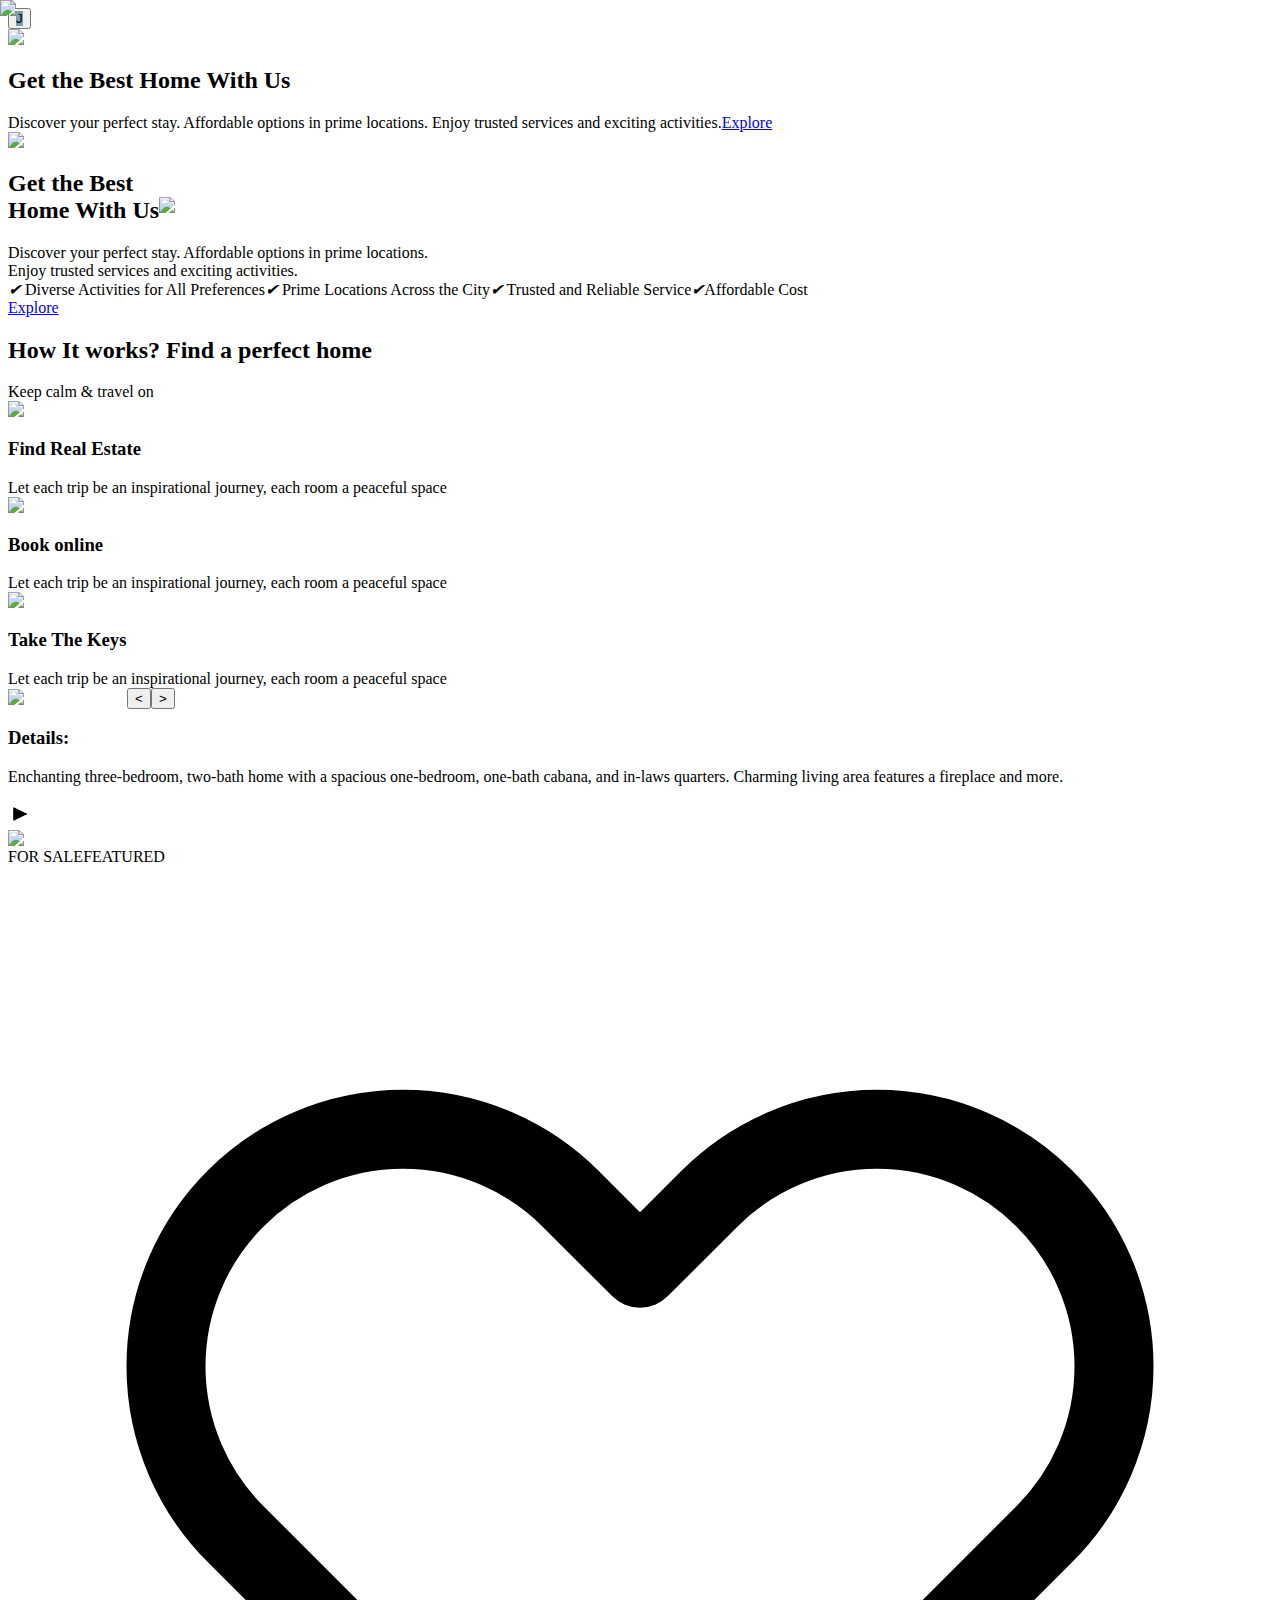
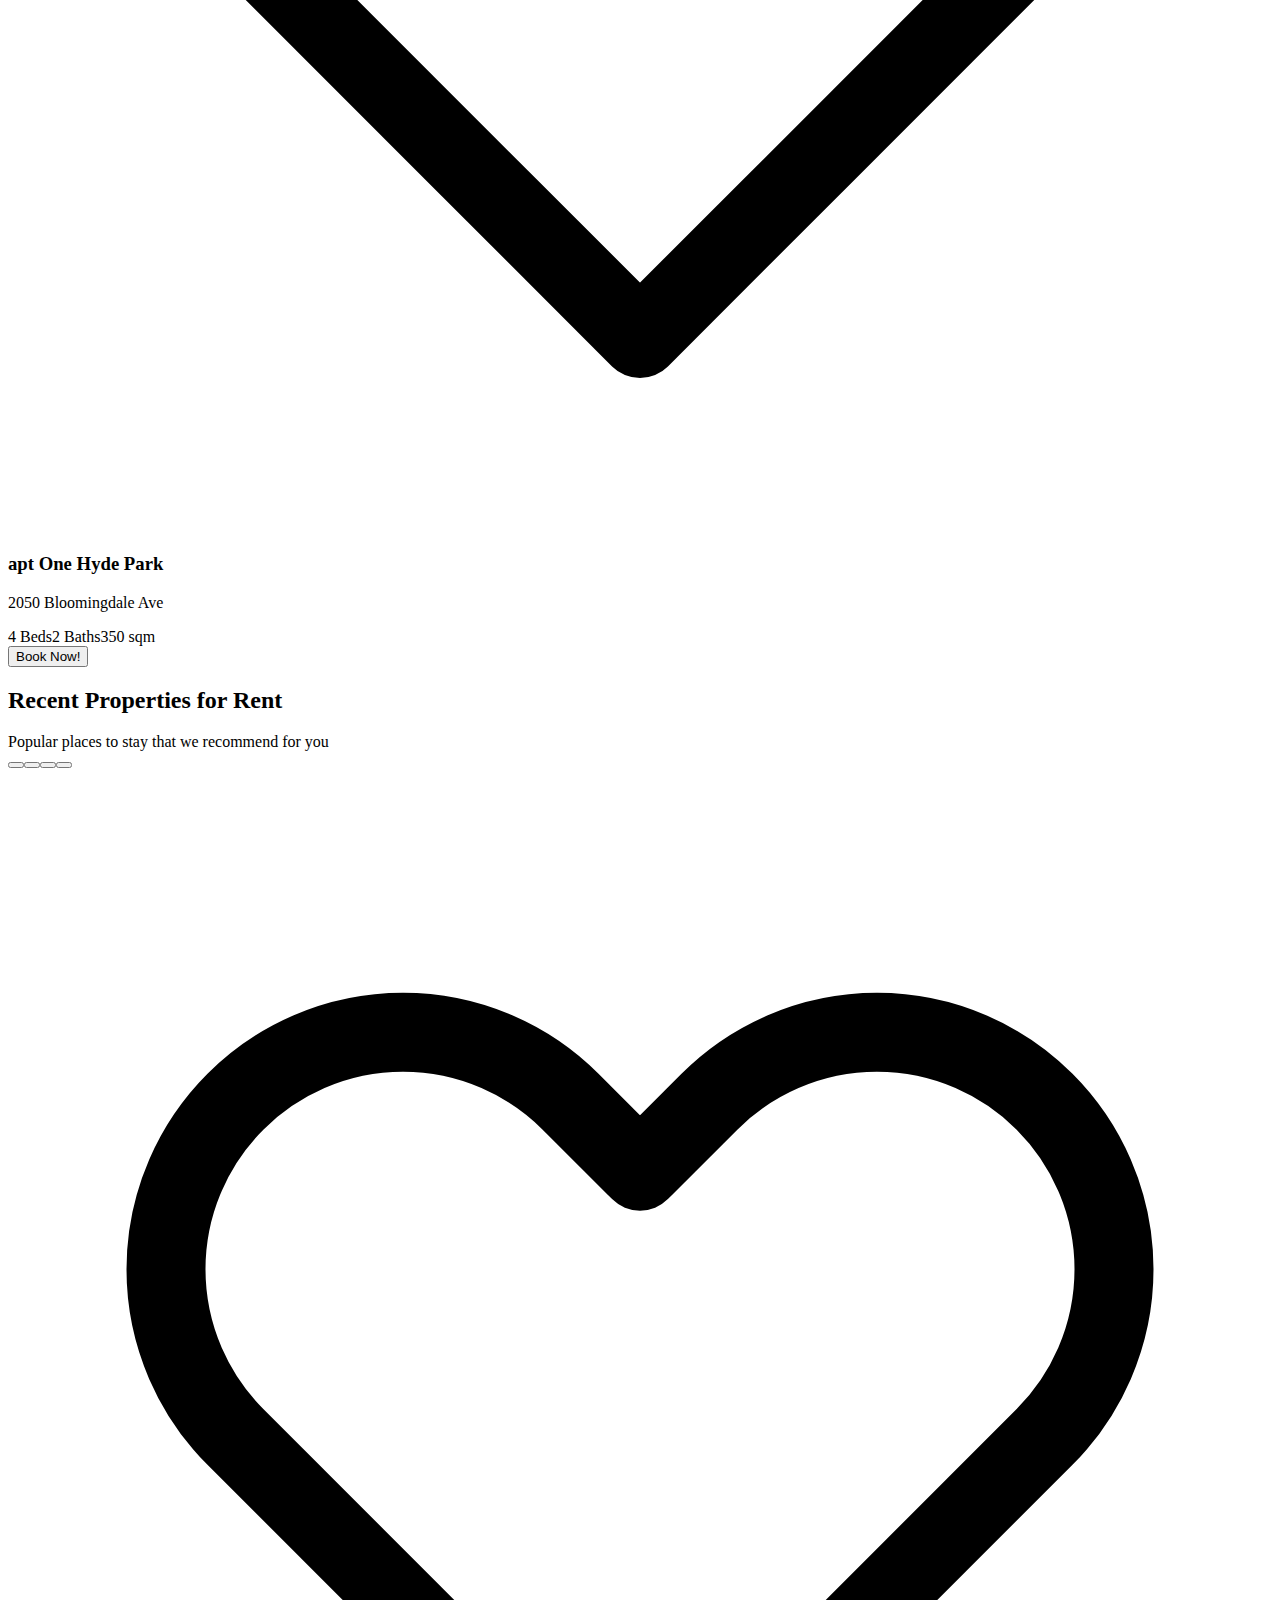
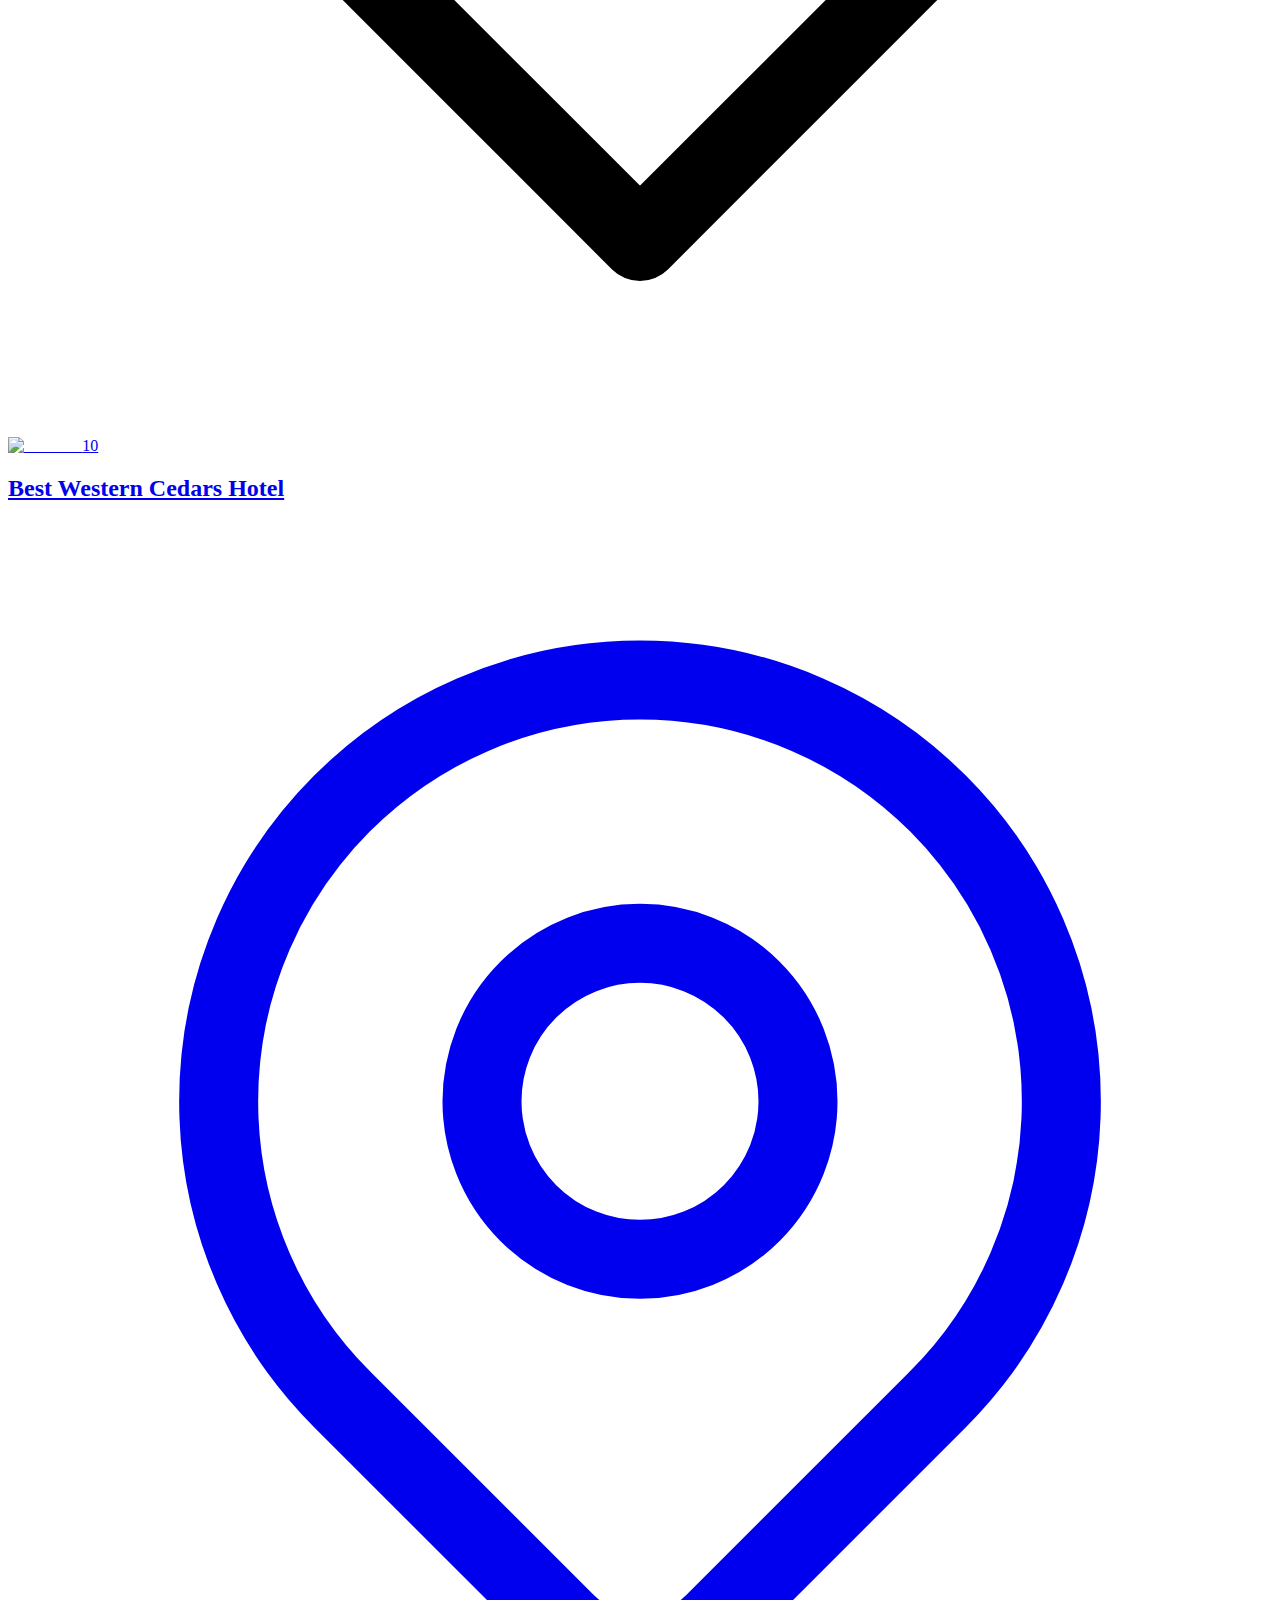
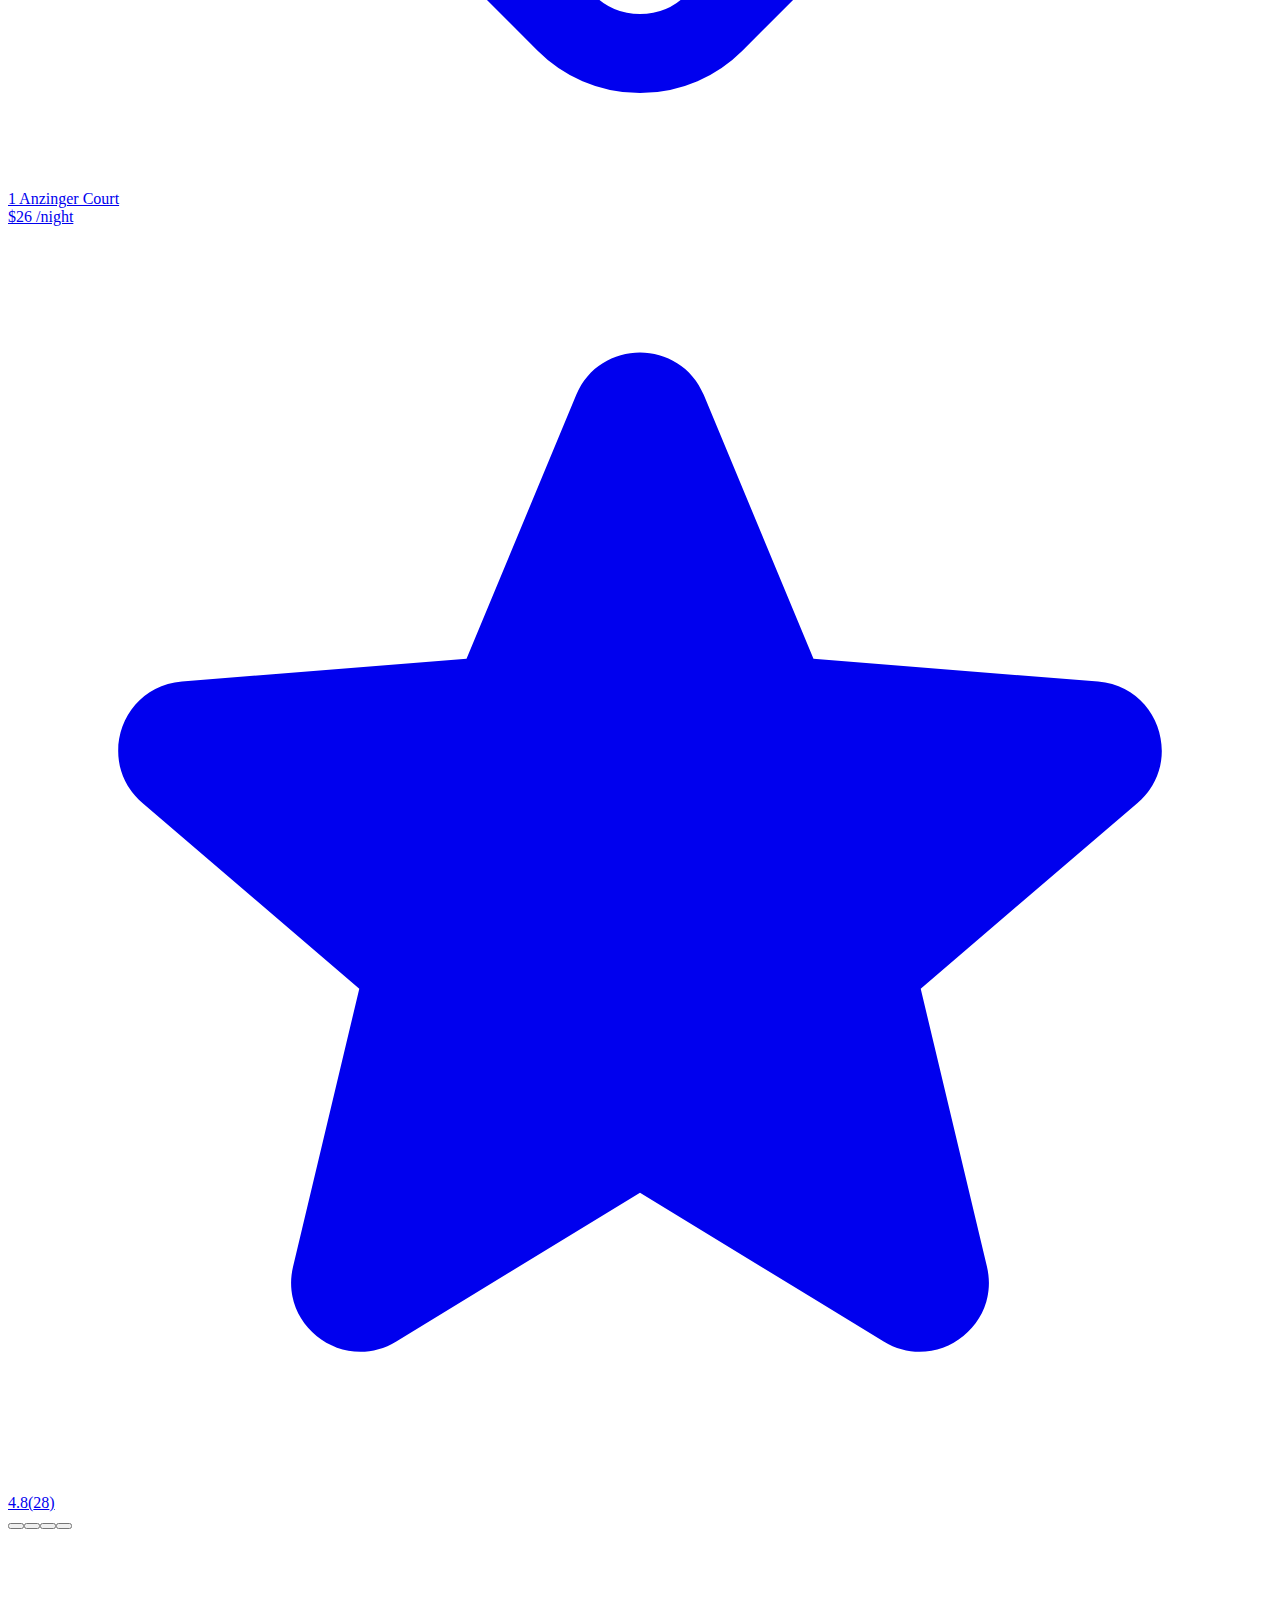
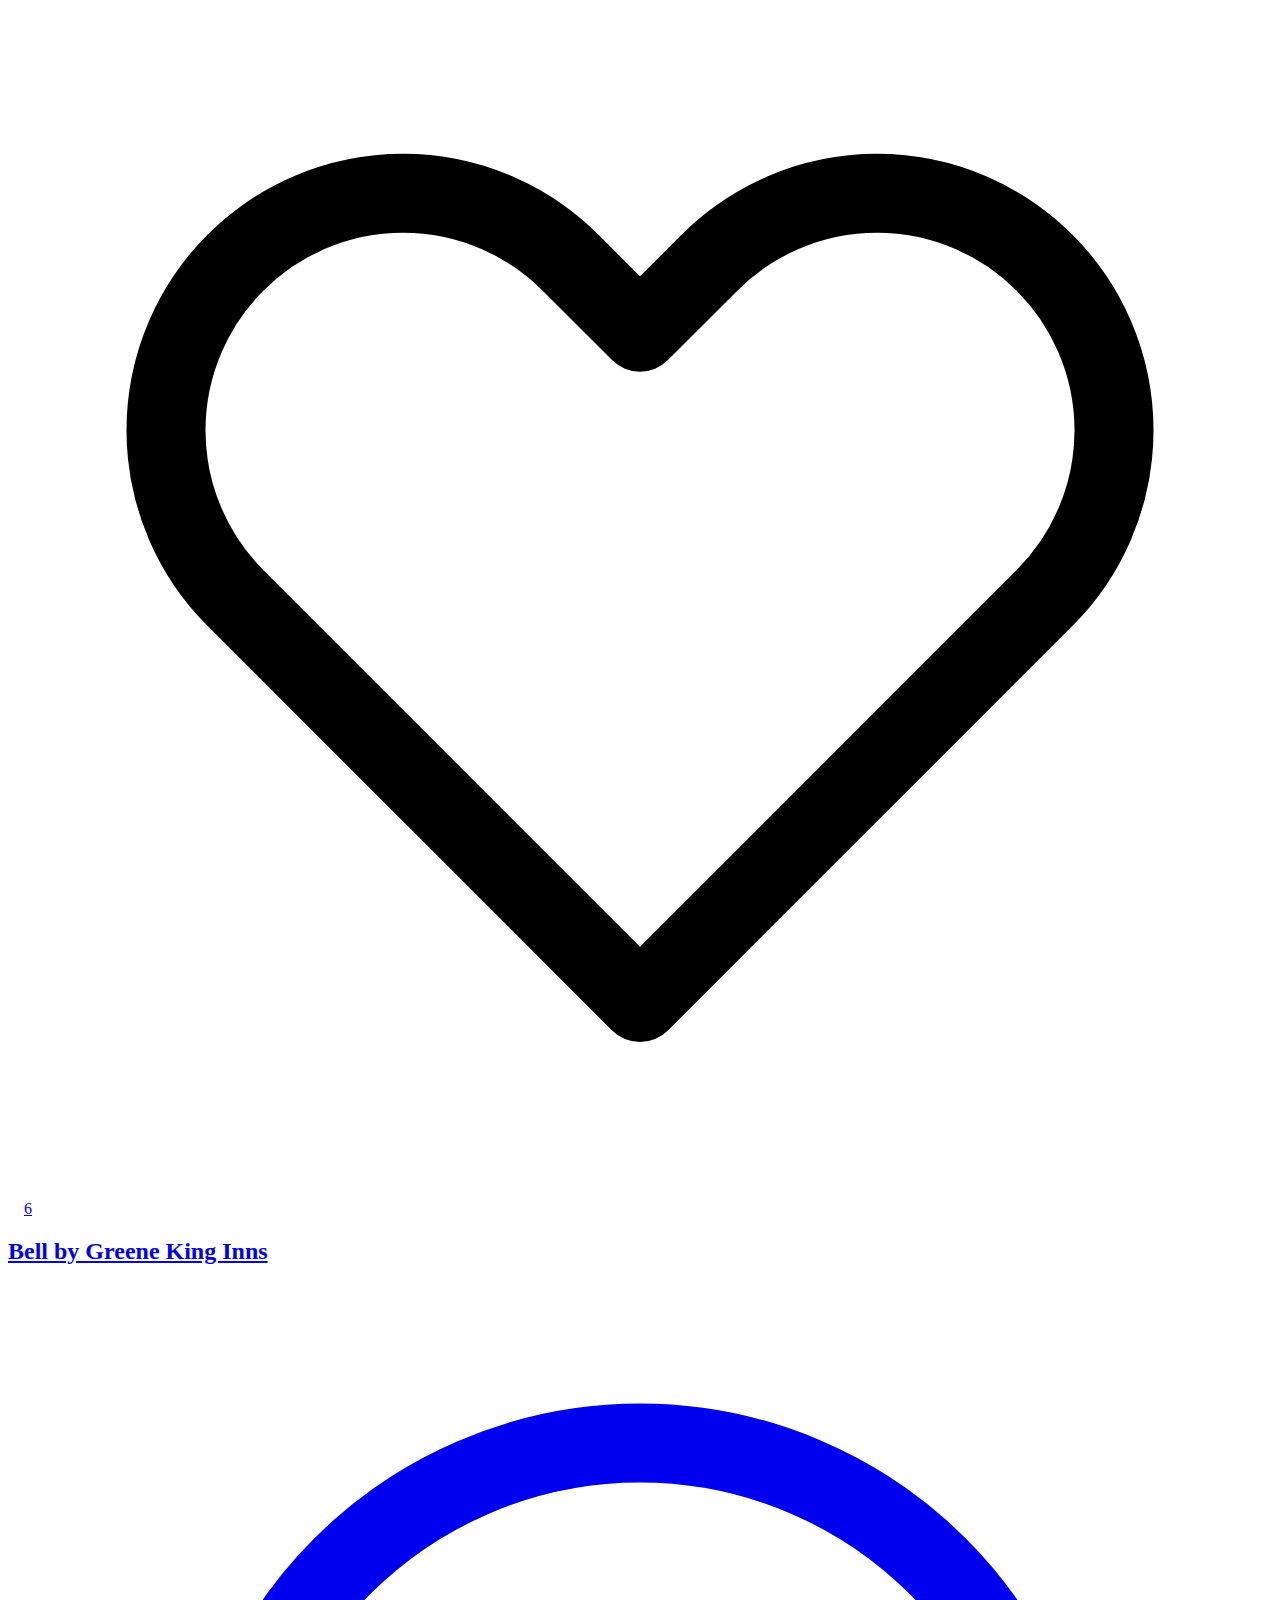
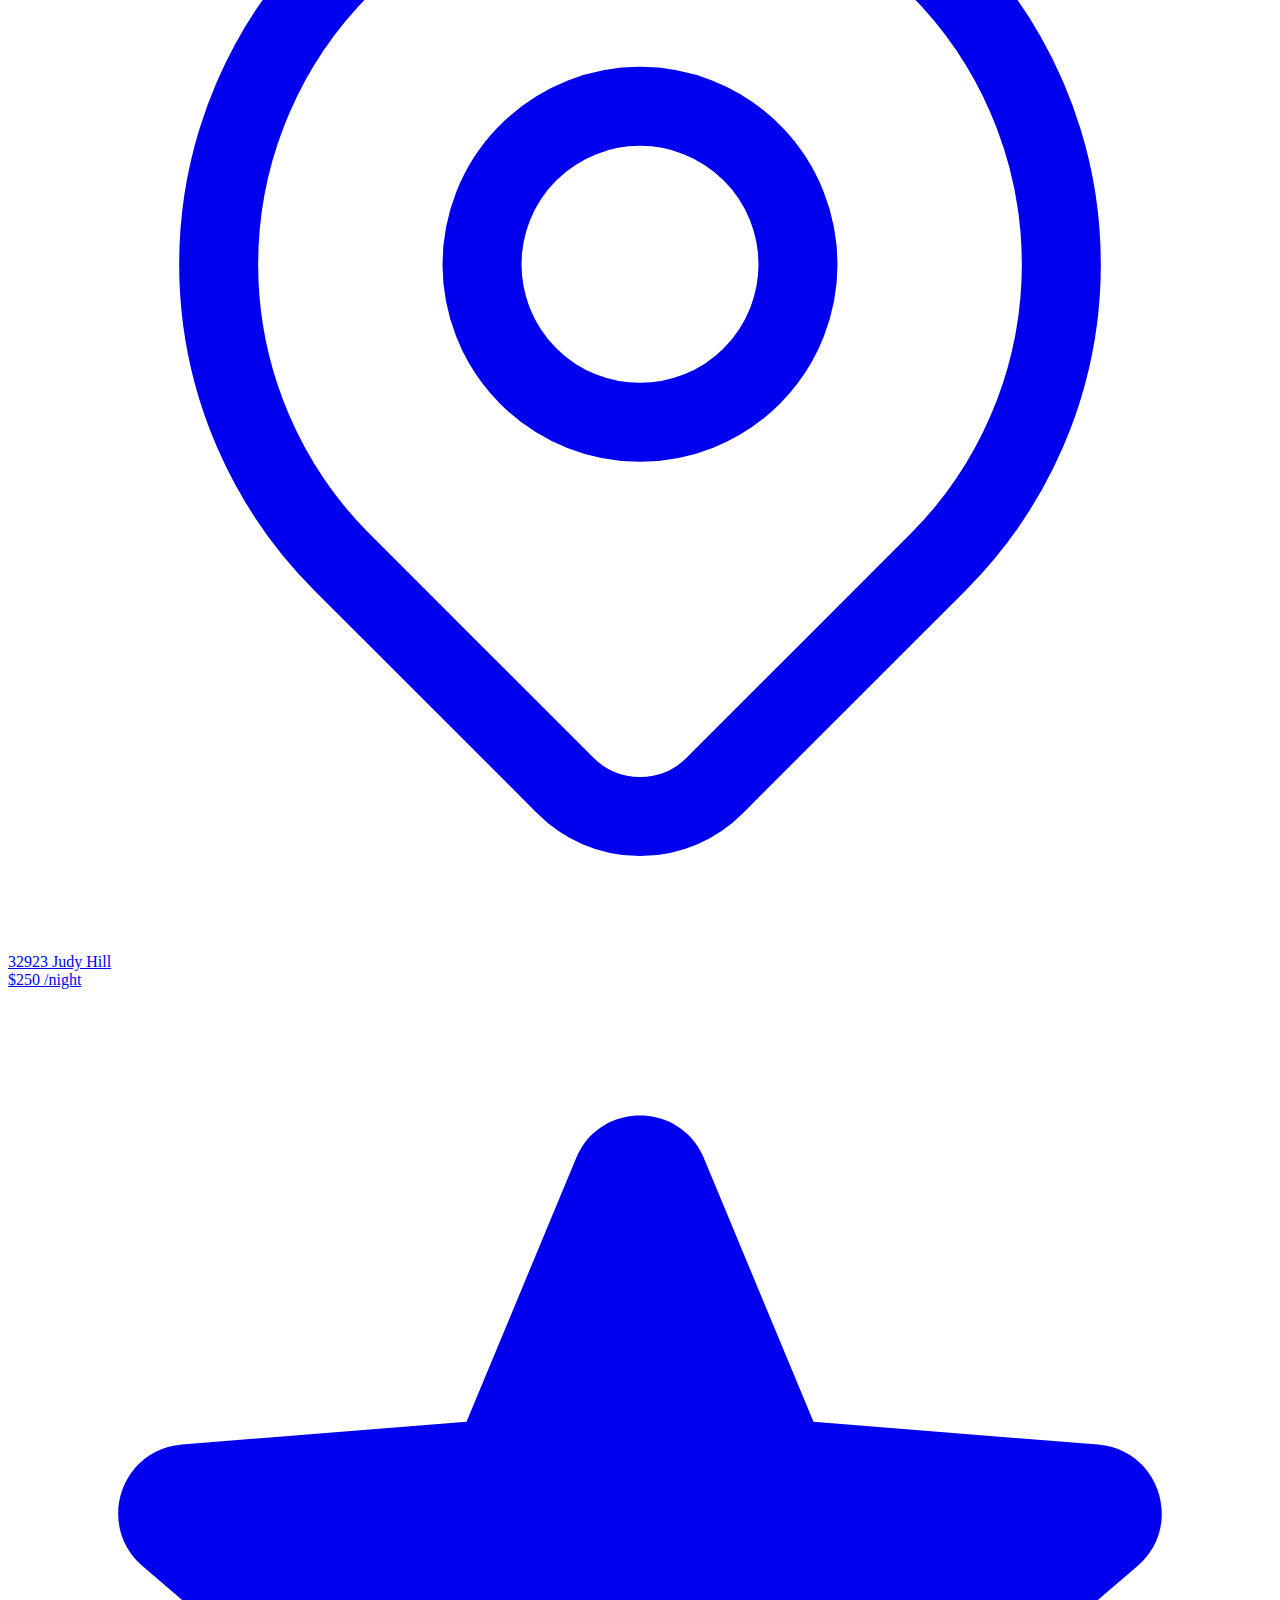
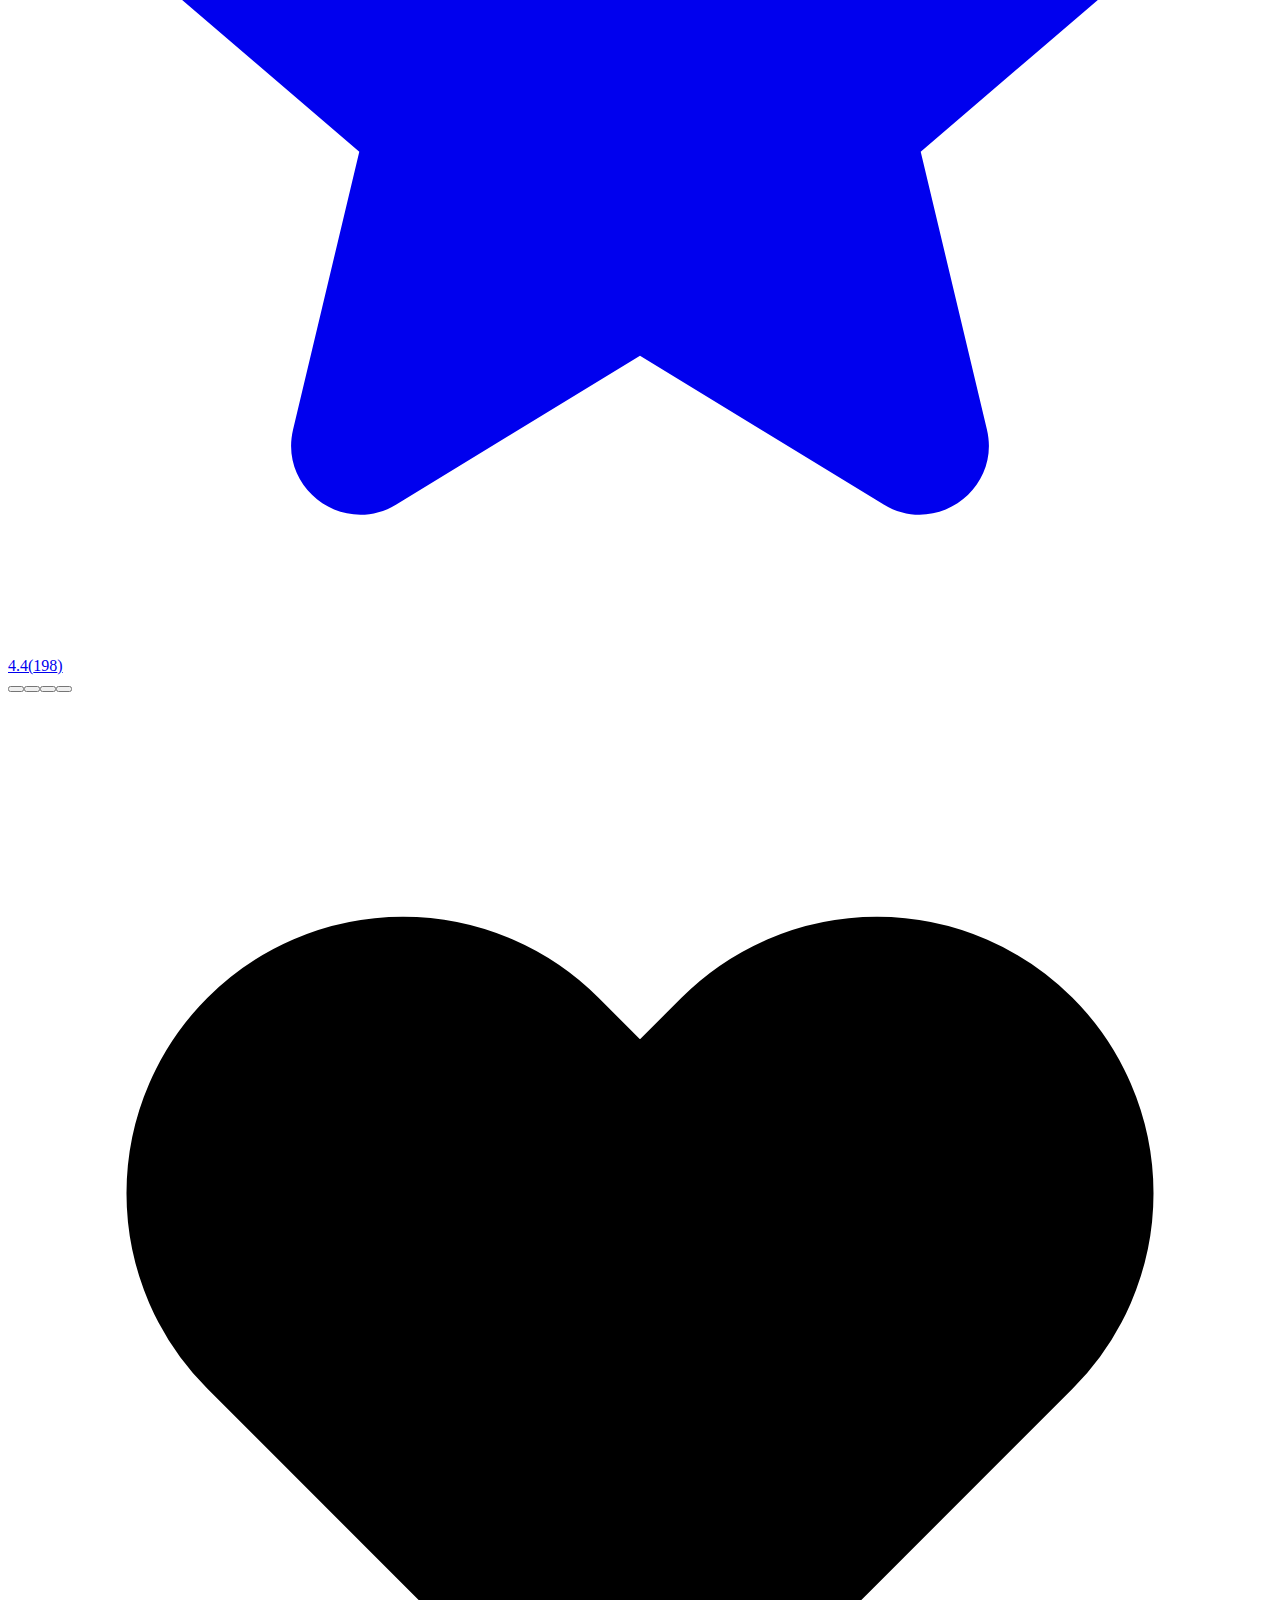
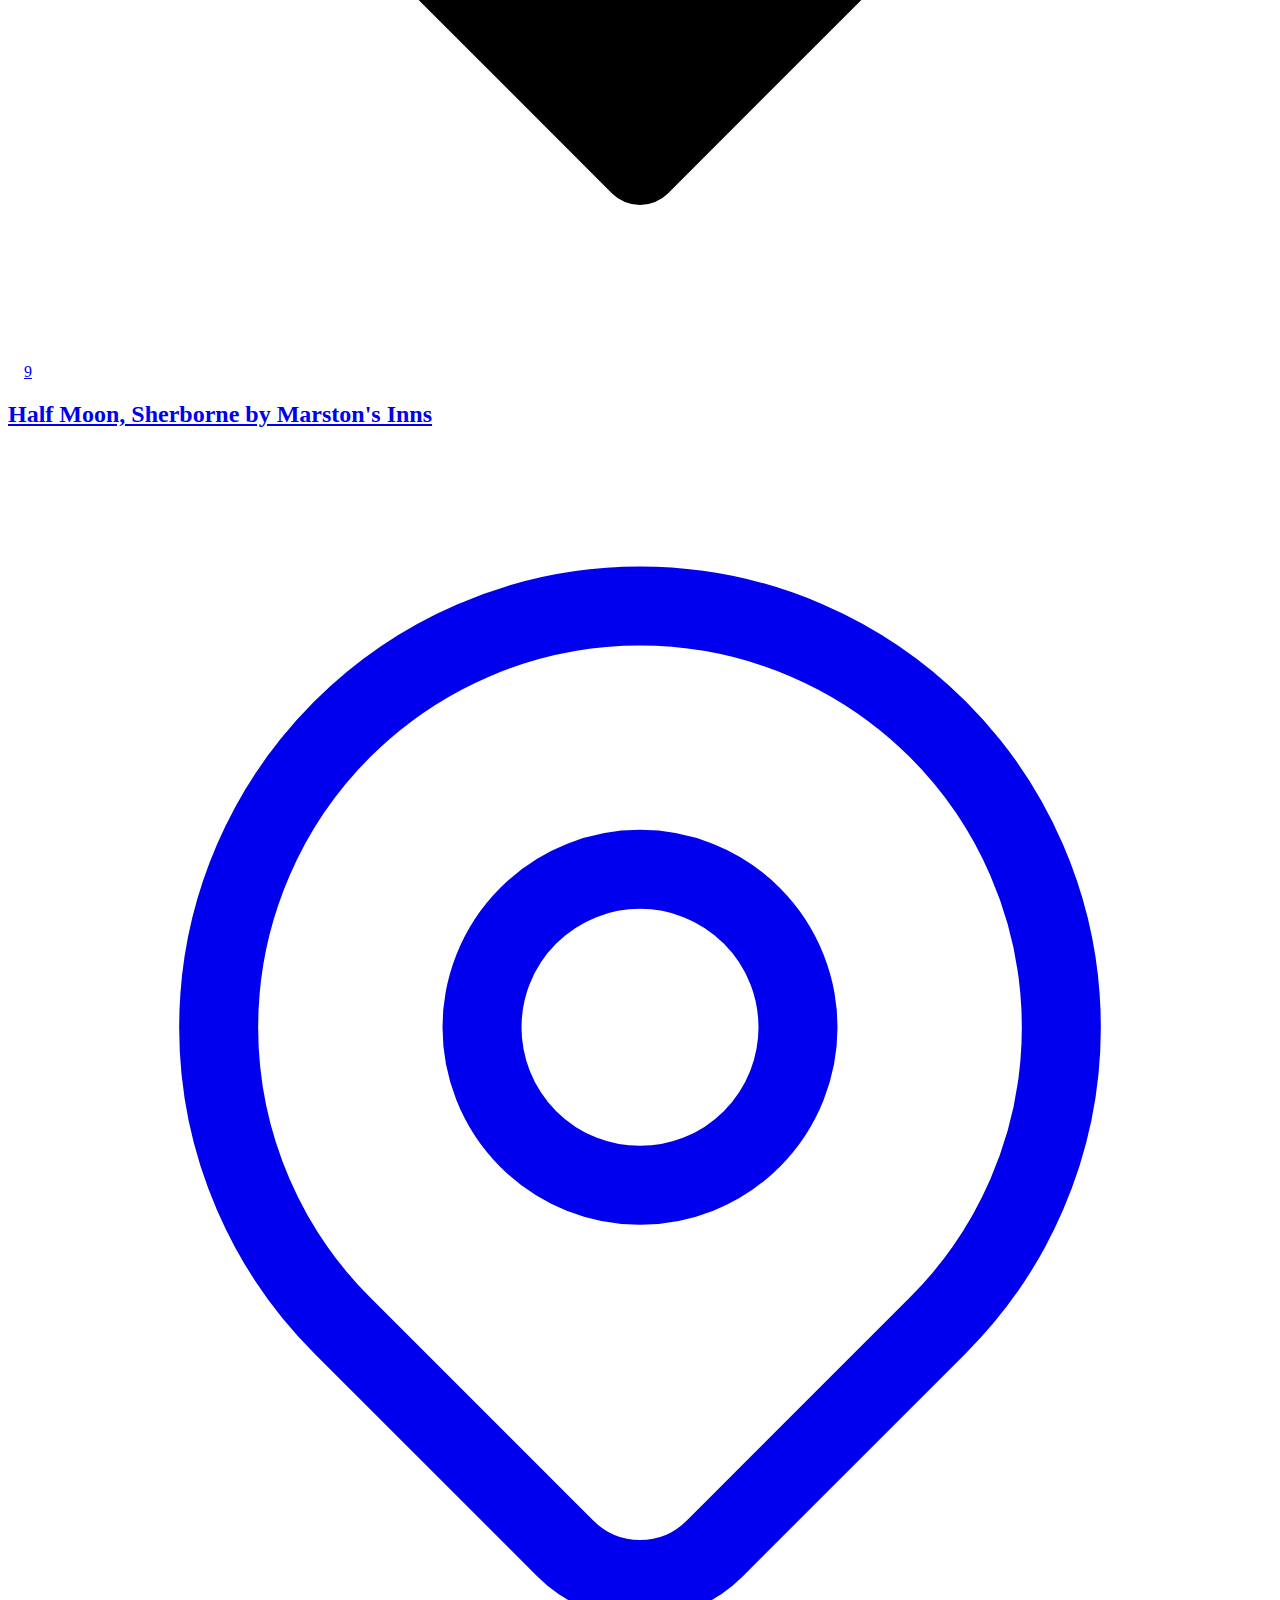
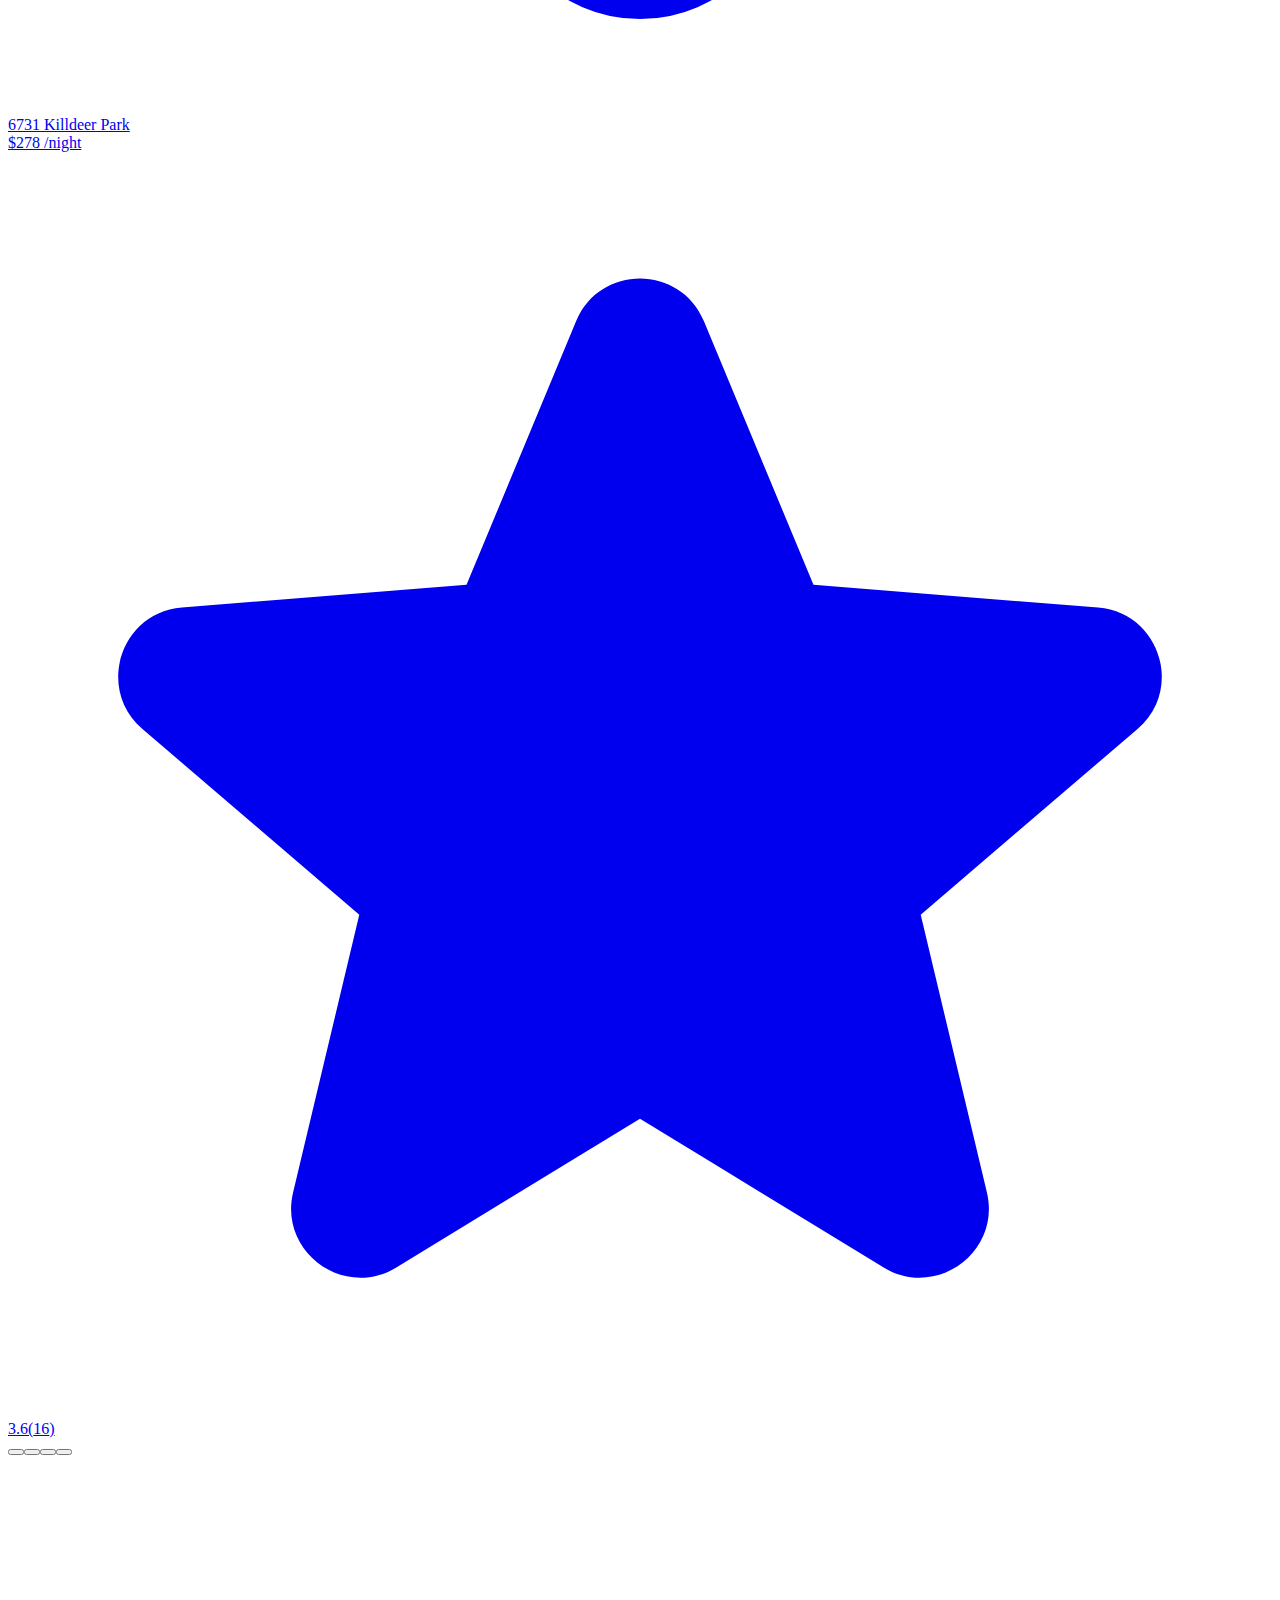
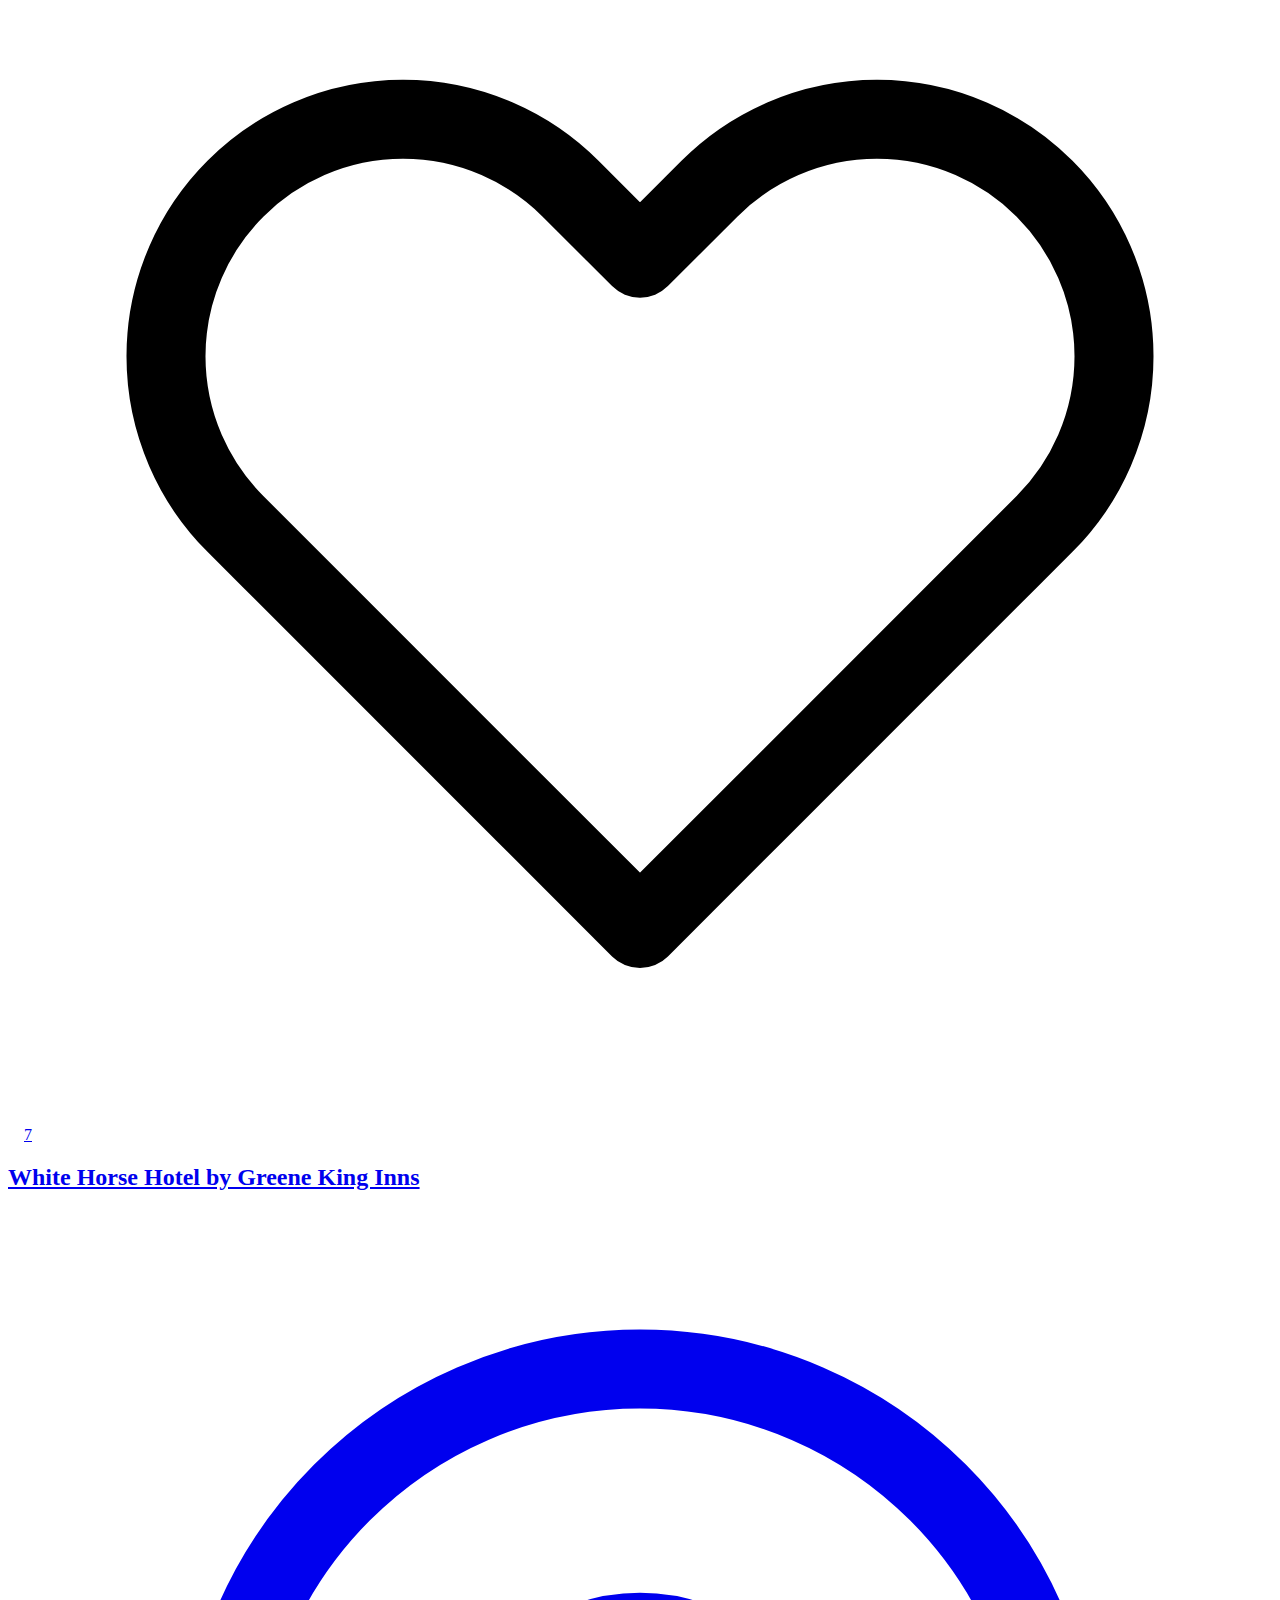
==== commit 4ac4a784: "Add files via upload" ====
--- a/index.html
+++ b/index.html
@@ -1 +1 @@
-<!DOCTYPE html><html lang="en" class="__className_2bdbd2"><head><meta charSet="utf-8"/><meta name="viewport" content="width=device-width, initial-scale=1"/><link rel="preload" as="image" imageSrcSet="/_next/image?url=%2F_next%2Fstatic%2Fmedia%2Fhero-right.4859d624.png&amp;w=1080&amp;q=75 1x, /_next/image?url=%2F_next%2Fstatic%2Fmedia%2Fhero-right.4859d624.png&amp;w=2048&amp;q=75 2x"/><link rel="stylesheet" href="/_next/static/css/a6c86b845faa9580.css" data-precedence="next"/><link rel="stylesheet" href="/_next/static/css/62670863be736411.css" data-precedence="next"/><link rel="stylesheet" href="/_next/static/css/a86c600d401df6c5.css" data-precedence="next"/><link rel="preload" as="script" fetchPriority="low" href="/_next/static/chunks/webpack-4094142d538fe80b.js"/><script src="/_next/static/chunks/4bd1b696-b05d9eb80c4d7525.js" async=""></script><script src="/_next/static/chunks/215-049fe902bcfd7be1.js" async=""></script><script src="/_next/static/chunks/main-app-da9db3eaaf1f8dd7.js" async=""></script><script src="/_next/static/chunks/974-986ab4fc44aed3db.js" async=""></script><script src="/_next/static/chunks/707-0835ced9a94d643a.js" async=""></script><script src="/_next/static/chunks/app/layout-bf335e7406e33f6e.js" async=""></script><script src="/_next/static/chunks/244-31646f6fd6a33ab5.js" async=""></script><script src="/_next/static/chunks/app/page-693558998fc02051.js" async=""></script><link rel="icon" href="/favicon.ico" type="image/x-icon" sizes="16x16"/><script src="/_next/static/chunks/polyfills-42372ed130431b0a.js" noModule=""></script></head><body class="bg-white text-base dark:bg-neutral-900 text-neutral-900 dark:text-neutral-200"><div class="nc-Header sticky top-0 w-full left-0 right-0 z-40 nc-header-bg shadow-sm dark:border-b dark:border-neutral-700"><div class="MainNav2 relative z-10 "><div class="px-4 h-20 lg:container flex justify-between"><div class="hidden md:flex justify-start flex-1 space-x-3 sm:space-x-8 lg:space-x-10"><a class="ttnc-logo inline-block text-primary-6000 focus:outline-none focus:ring-0 w-24 self-center" href="/"><svg class="w-full hidden dark:block" viewBox="0 0 65 32" fill="none" xmlns="http://www.w3.org/2000/svg"><path d="M24.4444 14.0325C24.4444 21.4807 12.9444 29.3945 12.9444 29.3945C12.9444 29.3945 1.44444 21.4807 1.44444 14.0325C1.44444 7.51522 6.84722 2.39453 12.9444 2.39453C19.0417 2.39453 24.4444 7.51522 24.4444 14.0325Z" fill="currentColor"></path><path d="M12.9444 29.3945C12.9444 29.3945 24.4444 21.4807 24.4444 14.0325C24.4444 7.51522 19.0417 2.39453 12.9444 2.39453C6.84722 2.39453 1.44444 7.51522 1.44444 14.0325C1.44444 21.4807 12.9444 29.3945 12.9444 29.3945ZM12.9444 29.3945V2.6807" stroke="white" stroke-width="2" stroke-linecap="round" stroke-linejoin="round"></path><circle cx="13" cy="15" r="4" fill="white"></circle><path d="M31.8601 25.2216C32.951 25.2216 33.897 24.3097 33.9055 23.1761C33.897 22.0597 32.951 21.1477 31.8601 21.1477C30.7351 21.1477 29.8061 22.0597 29.8146 23.1761C29.8061 24.3097 30.7351 25.2216 31.8601 25.2216ZM43.9261 11.9091H41.3267V11.0312C41.3267 10.1449 41.6847 9.625 42.75 9.625C43.1847 9.625 43.6278 9.71875 43.9176 9.8125L44.5568 7.08523C44.1051 6.94886 43.108 6.72727 41.9915 6.72727C39.5284 6.72727 37.696 8.11648 37.696 10.9631V11.9091H35.8466V14.6364H37.696V25H41.3267V14.6364H43.9261V11.9091ZM46.1442 25H49.7749V11.9091H46.1442V25ZM47.968 10.2216C49.0504 10.2216 49.9368 9.39489 49.9368 8.38068C49.9368 7.375 49.0504 6.54829 47.968 6.54829C46.8942 6.54829 46.0078 7.375 46.0078 8.38068C46.0078 9.39489 46.8942 10.2216 47.968 10.2216ZM63.5753 15.642C63.2514 13.2301 61.3082 11.7386 58.0014 11.7386C54.652 11.7386 52.4446 13.2898 52.4531 15.8125C52.4446 17.7727 53.6804 19.0426 56.2372 19.554L58.5043 20.0057C59.6463 20.2358 60.1662 20.6534 60.1832 21.3097C60.1662 22.0852 59.3224 22.6392 58.0526 22.6392C56.7571 22.6392 55.8963 22.0852 55.6747 21.0199L52.1037 21.2074C52.4446 23.7131 54.5753 25.2557 58.044 25.2557C61.4361 25.2557 63.8651 23.5256 63.8736 20.9432C63.8651 19.0511 62.6293 17.9176 60.0895 17.3977L57.7202 16.9205C56.5014 16.6562 56.0497 16.2386 56.0582 15.608C56.0497 14.8239 56.9361 14.3125 58.0611 14.3125C59.3224 14.3125 60.0724 15.0028 60.2514 15.8466L63.5753 15.642Z" fill="white"></path></svg><svg class="w-full block dark:hidden" viewBox="0 0 65 32" fill="none" xmlns="http://www.w3.org/2000/svg"><path d="M24.4444 14.0325C24.4444 21.4807 12.9444 29.3945 12.9444 29.3945C12.9444 29.3945 1.44444 21.4807 1.44444 14.0325C1.44444 7.51522 6.84722 2.39453 12.9444 2.39453C19.0417 2.39453 24.4444 7.51522 24.4444 14.0325Z" fill="currentColor"></path><path d="M12.9444 29.3945C12.9444 29.3945 24.4444 21.4807 24.4444 14.0325C24.4444 7.51522 19.0417 2.39453 12.9444 2.39453C6.84722 2.39453 1.44444 7.51522 1.44444 14.0325C1.44444 21.4807 12.9444 29.3945 12.9444 29.3945ZM12.9444 29.3945V2.6807" stroke="white" stroke-width="2" stroke-linecap="round" stroke-linejoin="round"></path><circle cx="13" cy="15" r="4" fill="white"></circle><path d="M31.8601 25.2216C32.951 25.2216 33.897 24.3097 33.9055 23.1761C33.897 22.0597 32.951 21.1477 31.8601 21.1477C30.7351 21.1477 29.8061 22.0597 29.8146 23.1761C29.8061 24.3097 30.7351 25.2216 31.8601 25.2216ZM43.9261 11.9091H41.3267V11.0312C41.3267 10.1449 41.6847 9.625 42.75 9.625C43.1847 9.625 43.6278 9.71875 43.9176 9.8125L44.5568 7.08523C44.1051 6.94886 43.108 6.72727 41.9915 6.72727C39.5284 6.72727 37.696 8.11648 37.696 10.9631V11.9091H35.8466V14.6364H37.696V25H41.3267V14.6364H43.9261V11.9091ZM46.1442 25H49.7749V11.9091H46.1442V25ZM47.968 10.2216C49.0504 10.2216 49.9368 9.39489 49.9368 8.38068C49.9368 7.375 49.0504 6.54829 47.968 6.54829C46.8942 6.54829 46.0078 7.375 46.0078 8.38068C46.0078 9.39489 46.8942 10.2216 47.968 10.2216ZM63.5753 15.642C63.2514 13.2301 61.3082 11.7386 58.0014 11.7386C54.652 11.7386 52.4446 13.2898 52.4531 15.8125C52.4446 17.7727 53.6804 19.0426 56.2372 19.554L58.5043 20.0057C59.6463 20.2358 60.1662 20.6534 60.1832 21.3097C60.1662 22.0852 59.3224 22.6392 58.0526 22.6392C56.7571 22.6392 55.8963 22.0852 55.6747 21.0199L52.1037 21.2074C52.4446 23.7131 54.5753 25.2557 58.044 25.2557C61.4361 25.2557 63.8651 23.5256 63.8736 20.9432C63.8651 19.0511 62.6293 17.9176 60.0895 17.3977L57.7202 16.9205C56.5014 16.6562 56.0497 16.2386 56.0582 15.608C56.0497 14.8239 56.9361 14.3125 58.0611 14.3125C59.3224 14.3125 60.0724 15.0028 60.2514 15.8466L63.5753 15.642Z" fill="#1F2937"></path></svg></a><div class="hidden lg:block self-center h-10 border-l border-neutral-300 dark:border-neutral-500"></div></div><div class="hidden md:flex flex-shrink-0 justify-end flex-1 lg:flex-none text-neutral-700 dark:text-neutral-100"><button class="self-center text-2xl md:text-3xl w-12 h-12 rounded-full text-neutral-700 dark:text-neutral-300 hover:bg-neutral-100 dark:hover:bg-neutral-800 focus:outline-none flex items-center justify-center "><span class="sr-only">Enable dark mode</span><svg xmlns="http://www.w3.org/2000/svg" fill="none" viewBox="0 0 24 24" stroke-width="1.5" stroke="currentColor" aria-hidden="true" data-slot="icon" class="w-7 h-7"><path stroke-linecap="round" stroke-linejoin="round" d="M12 3v2.25m6.364.386-1.591 1.591M21 12h-2.25m-.386 6.364-1.591-1.591M12 18.75V21m-4.773-4.227-1.591 1.591M5.25 12H3m4.227-4.773L5.636 5.636M15.75 12a3.75 3.75 0 1 1-7.5 0 3.75 3.75 0 0 1 7.5 0Z"></path></svg></button><div class="hidden lg:flex space-x-1"><div class="AvatarDropdown relative flex " data-headlessui-state=""><button class="self-center w-10 h-10 sm:w-12 sm:h-12 rounded-full text-slate-700 dark:text-slate-300 hover:bg-slate-100 dark:hover:bg-slate-800 focus:outline-none flex items-center justify-center" type="button" aria-expanded="false" data-headlessui-state=""><div class="wil-avatar relative flex-shrink-0 inline-flex items-center justify-center text-neutral-100 uppercase font-semibold shadow-inner rounded-full w-8 h-8 sm:w-9 sm:h-9 ring-1 ring-white dark:ring-neutral-900" style="background-color:#7B9FAB"><span class="wil-avatar__name">J</span></div></button></div></div><div class="flex space-x-2 lg:hidden"><div class="AvatarDropdown relative flex " data-headlessui-state=""><button class="self-center w-10 h-10 sm:w-12 sm:h-12 rounded-full text-slate-700 dark:text-slate-300 hover:bg-slate-100 dark:hover:bg-slate-800 focus:outline-none flex items-center justify-center" type="button" aria-expanded="false" data-headlessui-state=""><div class="wil-avatar relative flex-shrink-0 inline-flex items-center justify-center text-neutral-100 uppercase font-semibold shadow-inner rounded-full w-8 h-8 sm:w-9 sm:h-9 ring-1 ring-white dark:ring-neutral-900" style="background-color:#7B9FAB"><span class="wil-avatar__name">J</span></div></button></div><button class="focus:outline-none flex items-center justify-center p-2.5 rounded-lg text-neutral-700 dark:text-neutral-300"><svg xmlns="http://www.w3.org/2000/svg" fill="none" viewBox="0 0 24 24" stroke-width="1.5" stroke="currentColor" aria-hidden="true" data-slot="icon" class="h-8 w-8"><path stroke-linecap="round" stroke-linejoin="round" d="M3.75 6.75h16.5M3.75 12h16.5m-16.5 5.25h16.5"></path></svg></button></div></div></div></div></div><div class="h-1 absolute invisible"></div><main class="nc-PageHome relative overflow-hidden"><div class="nc-BgGlassmorphism absolute inset-x-0 md:top-10 xl:top-40 min-h-0 pl-20 py-24 flex overflow-hidden z-0" data-nc-id="BgGlassmorphism"><span class="block bg-[#ef233c] w-72 h-72 rounded-full mix-blend-multiply filter blur-3xl opacity-10 lg:w-96 lg:h-96"></span><span class="block bg-[#04868b] w-72 h-72 -ml-20 mt-40 rounded-full mix-blend-multiply filter blur-3xl opacity-10 lg:w-96 lg:h-96 nc-animation-delay-2000"></span></div><div class="container relative space-y-24 mb-24 lg:space-y-28 lg:mb-28"><div class="nc-SectionHero flex flex-col-reverse lg:flex-col relative pt-10 lg:pt-16 lg:pb-16"><div class="flex flex-col lg:flex-row lg:items-center"><div class="flex-shrink-0 lg:w-1/2 flex flex-col items-start space-y-8 sm:space-y-10 pb-14 lg:pb-64 xl:pr-14 lg:mr-10 xl:mr-0"><h2 class="font-medium text-4xl md:text-5xl xl:text-7xl !leading-[114%] ">Hotel, car &amp; experiences</h2><span class="text-base md:text-lg text-neutral-500 dark:text-neutral-400">Accompanying us, you have a trip full of experiences. With Chisfis, booking accommodation, resort villas, hotels</span><a class="nc-Button relative h-auto inline-flex items-center justify-center rounded-full transition-colors text-sm sm:text-base font-medium px-5 py-4 sm:px-7  ttnc-ButtonPrimary disabled:bg-opacity-70 bg-primary-6000 hover:bg-primary-700 text-neutral-50   " href="/listing-stay-map">Start your search</a></div><div class="flex-grow"><img alt="hero" width="1001" height="1031" decoding="async" data-nimg="1" class="w-full" style="color:transparent" srcSet="/_next/image?url=%2F_next%2Fstatic%2Fmedia%2Fhero-right.4859d624.png&amp;w=1080&amp;q=75 1x, /_next/image?url=%2F_next%2Fstatic%2Fmedia%2Fhero-right.4859d624.png&amp;w=2048&amp;q=75 2x" src="/_next/image?url=%2F_next%2Fstatic%2Fmedia%2Fhero-right.4859d624.png&amp;w=2048&amp;q=75"/></div></div></div><div class="nc-SectionGridFeaturePlaces relative"><div class="nc-Section-Heading relative mb-10 text-neutral-900 dark:text-neutral-50"><div class="text-center w-full max-w-2xl mx-auto mb-4"><h2 class="text-3xl md:text-4xl font-semibold">Featured places to stay</h2><span class="block mt-2 md:mt-3 font-normal text-base sm:text-lg text-neutral-500 dark:text-neutral-400">Popular places to stay that Chisfis recommends for you</span></div></div><div class="grid gap-6 md:gap-8 sm:grid-cols-2 lg:grid-cols-3 xl:grid-cols-4 "><div class="nc-StayCard group relative bg-white dark:bg-neutral-900 border border-neutral-100 dark:border-neutral-800  rounded-2xl overflow-hidden hover:shadow-xl transition-shadow " data-nc-id="StayCard"><div class="relative w-full"><div class="relative group group/cardGallerySlider "><div class="w-full overflow-hidden rounded-xl"><a class="relative flex items-center justify-center aspect-w-4 aspect-h-3 " href="/listing-stay-detail"><div class="absolute inset-0" style="opacity:1;transform:none"><img alt="listing card gallery" loading="lazy" decoding="async" data-nimg="fill" class="object-cover " style="position:absolute;height:100%;width:100%;left:0;top:0;right:0;bottom:0;color:transparent" sizes="(max-width: 1025px) 100vw, 300px" srcSet="/_next/image?url=https%3A%2F%2Fimages.pexels.com%2Fphotos%2F1268871%2Fpexels-photo-1268871.jpeg%3Fauto%3Dcompress%26cs%3Dtinysrgb%26dpr%3D1%26w%3D500&amp;w=640&amp;q=75 640w, /_next/image?url=https%3A%2F%2Fimages.pexels.com%2Fphotos%2F1268871%2Fpexels-photo-1268871.jpeg%3Fauto%3Dcompress%26cs%3Dtinysrgb%26dpr%3D1%26w%3D500&amp;w=750&amp;q=75 750w, /_next/image?url=https%3A%2F%2Fimages.pexels.com%2Fphotos%2F1268871%2Fpexels-photo-1268871.jpeg%3Fauto%3Dcompress%26cs%3Dtinysrgb%26dpr%3D1%26w%3D500&amp;w=828&amp;q=75 828w, /_next/image?url=https%3A%2F%2Fimages.pexels.com%2Fphotos%2F1268871%2Fpexels-photo-1268871.jpeg%3Fauto%3Dcompress%26cs%3Dtinysrgb%26dpr%3D1%26w%3D500&amp;w=1080&amp;q=75 1080w, /_next/image?url=https%3A%2F%2Fimages.pexels.com%2Fphotos%2F1268871%2Fpexels-photo-1268871.jpeg%3Fauto%3Dcompress%26cs%3Dtinysrgb%26dpr%3D1%26w%3D500&amp;w=1200&amp;q=75 1200w, /_next/image?url=https%3A%2F%2Fimages.pexels.com%2Fphotos%2F1268871%2Fpexels-photo-1268871.jpeg%3Fauto%3Dcompress%26cs%3Dtinysrgb%26dpr%3D1%26w%3D500&amp;w=1920&amp;q=75 1920w, /_next/image?url=https%3A%2F%2Fimages.pexels.com%2Fphotos%2F1268871%2Fpexels-photo-1268871.jpeg%3Fauto%3Dcompress%26cs%3Dtinysrgb%26dpr%3D1%26w%3D500&amp;w=2048&amp;q=75 2048w, /_next/image?url=https%3A%2F%2Fimages.pexels.com%2Fphotos%2F1268871%2Fpexels-photo-1268871.jpeg%3Fauto%3Dcompress%26cs%3Dtinysrgb%26dpr%3D1%26w%3D500&amp;w=3840&amp;q=75 3840w" src="/_next/image?url=https%3A%2F%2Fimages.pexels.com%2Fphotos%2F1268871%2Fpexels-photo-1268871.jpeg%3Fauto%3Dcompress%26cs%3Dtinysrgb%26dpr%3D1%26w%3D500&amp;w=3840&amp;q=75"/></div></a></div><div class="absolute bottom-0 inset-x-0 h-10 bg-gradient-to-t from-neutral-900 opacity-50 rounded-b-lg"></div><div class="flex items-center justify-center absolute bottom-2 left-1/2 transform -translate-x-1/2 space-x-1.5"><button class="w-1.5 h-1.5 rounded-full bg-white"></button><button class="w-1.5 h-1.5 rounded-full bg-white/60 "></button><button class="w-1.5 h-1.5 rounded-full bg-white/60 "></button><button class="w-1.5 h-1.5 rounded-full bg-white/60 "></button></div></div><div class="nc-BtnLikeIcon w-8 h-8 flex items-center justify-center rounded-full cursor-pointer   text-white bg-black bg-opacity-30 hover:bg-opacity-50 absolute right-3 top-3 z-[1]" data-nc-id="BtnLikeIcon" title="Save"><svg xmlns="http://www.w3.org/2000/svg" class="h-5 w-5" fill="none" viewBox="0 0 24 24" stroke="currentColor"><path stroke-linecap="round" stroke-linejoin="round" stroke-width="1.5" d="M4.318 6.318a4.5 4.5 0 000 6.364L12 20.364l7.682-7.682a4.5 4.5 0 00-6.364-6.364L12 7.636l-1.318-1.318a4.5 4.5 0 00-6.364 0z"></path></svg></div><div class="nc-SaleOffBadge flex items-center justify-center text-xs py-0.5 px-3 bg-red-700 text-red-50 rounded-full absolute left-3 top-3" data-nc-id="SaleOffBadge">-10% today</div></div><a href="/listing-stay-detail"><div class="p-4 space-y-4"><div class="space-y-2"><span class="text-sm text-neutral-500 dark:text-neutral-400">Entire cabin<!-- --> · <!-- -->10<!-- --> beds</span><div class="flex items-center space-x-2"><span class="nc-Badge inline-flex px-2.5 py-1 rounded-full font-medium text-xs relative text-green-800 bg-green-100  relative">ADS</span><h2 class="font-semibold capitalize text-neutral-900 dark:text-white text-base"><span class="line-clamp-1">Best Western Cedars Hotel </span></h2></div><div class="flex items-center text-neutral-500 dark:text-neutral-400 text-sm space-x-1.5"><svg class="h-4 w-4" fill="none" viewBox="0 0 24 24" stroke="currentColor"><path stroke-linecap="round" stroke-linejoin="round" stroke-width="1.5" d="M17.657 16.657L13.414 20.9a1.998 1.998 0 01-2.827 0l-4.244-4.243a8 8 0 1111.314 0z"></path><path stroke-linecap="round" stroke-linejoin="round" stroke-width="1.5" d="M15 11a3 3 0 11-6 0 3 3 0 016 0z"></path></svg><span class="">1 Anzinger Court</span></div></div><div class="w-14 border-b border-neutral-100 dark:border-neutral-800"></div><div class="flex justify-between items-center"><span class="text-base font-semibold">$26<!-- --> <span class="text-sm text-neutral-500 dark:text-neutral-400 font-normal">/night</span></span><div class="nc-StartRating flex items-center space-x-1 text-sm  " data-nc-id="StartRating"><div class="pb-[2px]"><svg xmlns="http://www.w3.org/2000/svg" viewBox="0 0 24 24" fill="currentColor" aria-hidden="true" data-slot="icon" class="w-[18px] h-[18px] text-orange-500"><path fill-rule="evenodd" d="M10.788 3.21c.448-1.077 1.976-1.077 2.424 0l2.082 5.006 5.404.434c1.164.093 1.636 1.545.749 2.305l-4.117 3.527 1.257 5.273c.271 1.136-.964 2.033-1.96 1.425L12 18.354 7.373 21.18c-.996.608-2.231-.29-1.96-1.425l1.257-5.273-4.117-3.527c-.887-.76-.415-2.212.749-2.305l5.404-.434 2.082-5.005Z" clip-rule="evenodd"></path></svg></div><span class="font-medium ">4.8</span><span class="text-neutral-500 dark:text-neutral-400">(<!-- -->28<!-- -->)</span></div></div></div></a></div><div class="nc-StayCard group relative bg-white dark:bg-neutral-900 border border-neutral-100 dark:border-neutral-800  rounded-2xl overflow-hidden hover:shadow-xl transition-shadow " data-nc-id="StayCard"><div class="relative w-full"><div class="relative group group/cardGallerySlider "><div class="w-full overflow-hidden rounded-xl"><a class="relative flex items-center justify-center aspect-w-4 aspect-h-3 " href="/listing-stay-detail"><div class="absolute inset-0" style="opacity:1;transform:none"><img alt="listing card gallery" loading="lazy" decoding="async" data-nimg="fill" class="object-cover " style="position:absolute;height:100%;width:100%;left:0;top:0;right:0;bottom:0;color:transparent" sizes="(max-width: 1025px) 100vw, 300px" srcSet="/_next/image?url=https%3A%2F%2Fimages.pexels.com%2Fphotos%2F6434634%2Fpexels-photo-6434634.jpeg%3Fauto%3Dcompress%26cs%3Dtinysrgb%26dpr%3D1%26w%3D500&amp;w=640&amp;q=75 640w, /_next/image?url=https%3A%2F%2Fimages.pexels.com%2Fphotos%2F6434634%2Fpexels-photo-6434634.jpeg%3Fauto%3Dcompress%26cs%3Dtinysrgb%26dpr%3D1%26w%3D500&amp;w=750&amp;q=75 750w, /_next/image?url=https%3A%2F%2Fimages.pexels.com%2Fphotos%2F6434634%2Fpexels-photo-6434634.jpeg%3Fauto%3Dcompress%26cs%3Dtinysrgb%26dpr%3D1%26w%3D500&amp;w=828&amp;q=75 828w, /_next/image?url=https%3A%2F%2Fimages.pexels.com%2Fphotos%2F6434634%2Fpexels-photo-6434634.jpeg%3Fauto%3Dcompress%26cs%3Dtinysrgb%26dpr%3D1%26w%3D500&amp;w=1080&amp;q=75 1080w, /_next/image?url=https%3A%2F%2Fimages.pexels.com%2Fphotos%2F6434634%2Fpexels-photo-6434634.jpeg%3Fauto%3Dcompress%26cs%3Dtinysrgb%26dpr%3D1%26w%3D500&amp;w=1200&amp;q=75 1200w, /_next/image?url=https%3A%2F%2Fimages.pexels.com%2Fphotos%2F6434634%2Fpexels-photo-6434634.jpeg%3Fauto%3Dcompress%26cs%3Dtinysrgb%26dpr%3D1%26w%3D500&amp;w=1920&amp;q=75 1920w, /_next/image?url=https%3A%2F%2Fimages.pexels.com%2Fphotos%2F6434634%2Fpexels-photo-6434634.jpeg%3Fauto%3Dcompress%26cs%3Dtinysrgb%26dpr%3D1%26w%3D500&amp;w=2048&amp;q=75 2048w, /_next/image?url=https%3A%2F%2Fimages.pexels.com%2Fphotos%2F6434634%2Fpexels-photo-6434634.jpeg%3Fauto%3Dcompress%26cs%3Dtinysrgb%26dpr%3D1%26w%3D500&amp;w=3840&amp;q=75 3840w" src="/_next/image?url=https%3A%2F%2Fimages.pexels.com%2Fphotos%2F6434634%2Fpexels-photo-6434634.jpeg%3Fauto%3Dcompress%26cs%3Dtinysrgb%26dpr%3D1%26w%3D500&amp;w=3840&amp;q=75"/></div></a></div><div class="absolute bottom-0 inset-x-0 h-10 bg-gradient-to-t from-neutral-900 opacity-50 rounded-b-lg"></div><div class="flex items-center justify-center absolute bottom-2 left-1/2 transform -translate-x-1/2 space-x-1.5"><button class="w-1.5 h-1.5 rounded-full bg-white"></button><button class="w-1.5 h-1.5 rounded-full bg-white/60 "></button><button class="w-1.5 h-1.5 rounded-full bg-white/60 "></button><button class="w-1.5 h-1.5 rounded-full bg-white/60 "></button></div></div><div class="nc-BtnLikeIcon w-8 h-8 flex items-center justify-center rounded-full cursor-pointer   text-white bg-black bg-opacity-30 hover:bg-opacity-50 absolute right-3 top-3 z-[1]" data-nc-id="BtnLikeIcon" title="Save"><svg xmlns="http://www.w3.org/2000/svg" class="h-5 w-5" fill="none" viewBox="0 0 24 24" stroke="currentColor"><path stroke-linecap="round" stroke-linejoin="round" stroke-width="1.5" d="M4.318 6.318a4.5 4.5 0 000 6.364L12 20.364l7.682-7.682a4.5 4.5 0 00-6.364-6.364L12 7.636l-1.318-1.318a4.5 4.5 0 00-6.364 0z"></path></svg></div><div class="nc-SaleOffBadge flex items-center justify-center text-xs py-0.5 px-3 bg-red-700 text-red-50 rounded-full absolute left-3 top-3" data-nc-id="SaleOffBadge">-10% today</div></div><a href="/listing-stay-detail"><div class="p-4 space-y-4"><div class="space-y-2"><span class="text-sm text-neutral-500 dark:text-neutral-400">Entire cabin<!-- --> · <!-- -->6<!-- --> beds</span><div class="flex items-center space-x-2"><h2 class="font-semibold capitalize text-neutral-900 dark:text-white text-base"><span class="line-clamp-1">Bell by Greene King Inns </span></h2></div><div class="flex items-center text-neutral-500 dark:text-neutral-400 text-sm space-x-1.5"><svg class="h-4 w-4" fill="none" viewBox="0 0 24 24" stroke="currentColor"><path stroke-linecap="round" stroke-linejoin="round" stroke-width="1.5" d="M17.657 16.657L13.414 20.9a1.998 1.998 0 01-2.827 0l-4.244-4.243a8 8 0 1111.314 0z"></path><path stroke-linecap="round" stroke-linejoin="round" stroke-width="1.5" d="M15 11a3 3 0 11-6 0 3 3 0 016 0z"></path></svg><span class="">32923 Judy Hill</span></div></div><div class="w-14 border-b border-neutral-100 dark:border-neutral-800"></div><div class="flex justify-between items-center"><span class="text-base font-semibold">$250<!-- --> <span class="text-sm text-neutral-500 dark:text-neutral-400 font-normal">/night</span></span><div class="nc-StartRating flex items-center space-x-1 text-sm  " data-nc-id="StartRating"><div class="pb-[2px]"><svg xmlns="http://www.w3.org/2000/svg" viewBox="0 0 24 24" fill="currentColor" aria-hidden="true" data-slot="icon" class="w-[18px] h-[18px] text-orange-500"><path fill-rule="evenodd" d="M10.788 3.21c.448-1.077 1.976-1.077 2.424 0l2.082 5.006 5.404.434c1.164.093 1.636 1.545.749 2.305l-4.117 3.527 1.257 5.273c.271 1.136-.964 2.033-1.96 1.425L12 18.354 7.373 21.18c-.996.608-2.231-.29-1.96-1.425l1.257-5.273-4.117-3.527c-.887-.76-.415-2.212.749-2.305l5.404-.434 2.082-5.005Z" clip-rule="evenodd"></path></svg></div><span class="font-medium ">4.4</span><span class="text-neutral-500 dark:text-neutral-400">(<!-- -->198<!-- -->)</span></div></div></div></a></div><div class="nc-StayCard group relative bg-white dark:bg-neutral-900 border border-neutral-100 dark:border-neutral-800  rounded-2xl overflow-hidden hover:shadow-xl transition-shadow " data-nc-id="StayCard"><div class="relative w-full"><div class="relative group group/cardGallerySlider "><div class="w-full overflow-hidden rounded-xl"><a class="relative flex items-center justify-center aspect-w-4 aspect-h-3 " href="/listing-stay-detail"><div class="absolute inset-0" style="opacity:1;transform:none"><img alt="listing card gallery" loading="lazy" decoding="async" data-nimg="fill" class="object-cover " style="position:absolute;height:100%;width:100%;left:0;top:0;right:0;bottom:0;color:transparent" sizes="(max-width: 1025px) 100vw, 300px" srcSet="/_next/image?url=https%3A%2F%2Fimages.pexels.com%2Fphotos%2F4186560%2Fpexels-photo-4186560.jpeg%3Fauto%3Dcompress%26cs%3Dtinysrgb%26dpr%3D1%26w%3D500&amp;w=640&amp;q=75 640w, /_next/image?url=https%3A%2F%2Fimages.pexels.com%2Fphotos%2F4186560%2Fpexels-photo-4186560.jpeg%3Fauto%3Dcompress%26cs%3Dtinysrgb%26dpr%3D1%26w%3D500&amp;w=750&amp;q=75 750w, /_next/image?url=https%3A%2F%2Fimages.pexels.com%2Fphotos%2F4186560%2Fpexels-photo-4186560.jpeg%3Fauto%3Dcompress%26cs%3Dtinysrgb%26dpr%3D1%26w%3D500&amp;w=828&amp;q=75 828w, /_next/image?url=https%3A%2F%2Fimages.pexels.com%2Fphotos%2F4186560%2Fpexels-photo-4186560.jpeg%3Fauto%3Dcompress%26cs%3Dtinysrgb%26dpr%3D1%26w%3D500&amp;w=1080&amp;q=75 1080w, /_next/image?url=https%3A%2F%2Fimages.pexels.com%2Fphotos%2F4186560%2Fpexels-photo-4186560.jpeg%3Fauto%3Dcompress%26cs%3Dtinysrgb%26dpr%3D1%26w%3D500&amp;w=1200&amp;q=75 1200w, /_next/image?url=https%3A%2F%2Fimages.pexels.com%2Fphotos%2F4186560%2Fpexels-photo-4186560.jpeg%3Fauto%3Dcompress%26cs%3Dtinysrgb%26dpr%3D1%26w%3D500&amp;w=1920&amp;q=75 1920w, /_next/image?url=https%3A%2F%2Fimages.pexels.com%2Fphotos%2F4186560%2Fpexels-photo-4186560.jpeg%3Fauto%3Dcompress%26cs%3Dtinysrgb%26dpr%3D1%26w%3D500&amp;w=2048&amp;q=75 2048w, /_next/image?url=https%3A%2F%2Fimages.pexels.com%2Fphotos%2F4186560%2Fpexels-photo-4186560.jpeg%3Fauto%3Dcompress%26cs%3Dtinysrgb%26dpr%3D1%26w%3D500&amp;w=3840&amp;q=75 3840w" src="/_next/image?url=https%3A%2F%2Fimages.pexels.com%2Fphotos%2F4186560%2Fpexels-photo-4186560.jpeg%3Fauto%3Dcompress%26cs%3Dtinysrgb%26dpr%3D1%26w%3D500&amp;w=3840&amp;q=75"/></div></a></div><div class="absolute bottom-0 inset-x-0 h-10 bg-gradient-to-t from-neutral-900 opacity-50 rounded-b-lg"></div><div class="flex items-center justify-center absolute bottom-2 left-1/2 transform -translate-x-1/2 space-x-1.5"><button class="w-1.5 h-1.5 rounded-full bg-white"></button><button class="w-1.5 h-1.5 rounded-full bg-white/60 "></button><button class="w-1.5 h-1.5 rounded-full bg-white/60 "></button><button class="w-1.5 h-1.5 rounded-full bg-white/60 "></button></div></div><div class="nc-BtnLikeIcon w-8 h-8 flex items-center justify-center rounded-full cursor-pointer nc-BtnLikeIcon--liked  text-white bg-black bg-opacity-30 hover:bg-opacity-50 absolute right-3 top-3 z-[1]" data-nc-id="BtnLikeIcon" title="Save"><svg xmlns="http://www.w3.org/2000/svg" class="h-5 w-5" fill="currentColor" viewBox="0 0 24 24" stroke="currentColor"><path stroke-linecap="round" stroke-linejoin="round" stroke-width="1.5" d="M4.318 6.318a4.5 4.5 0 000 6.364L12 20.364l7.682-7.682a4.5 4.5 0 00-6.364-6.364L12 7.636l-1.318-1.318a4.5 4.5 0 00-6.364 0z"></path></svg></div></div><a href="/listing-stay-detail"><div class="p-4 space-y-4"><div class="space-y-2"><span class="text-sm text-neutral-500 dark:text-neutral-400">Entire cabin<!-- --> · <!-- -->9<!-- --> beds</span><div class="flex items-center space-x-2"><h2 class="font-semibold capitalize text-neutral-900 dark:text-white text-base"><span class="line-clamp-1">Half Moon, Sherborne by Marston&#x27;s Inns </span></h2></div><div class="flex items-center text-neutral-500 dark:text-neutral-400 text-sm space-x-1.5"><svg class="h-4 w-4" fill="none" viewBox="0 0 24 24" stroke="currentColor"><path stroke-linecap="round" stroke-linejoin="round" stroke-width="1.5" d="M17.657 16.657L13.414 20.9a1.998 1.998 0 01-2.827 0l-4.244-4.243a8 8 0 1111.314 0z"></path><path stroke-linecap="round" stroke-linejoin="round" stroke-width="1.5" d="M15 11a3 3 0 11-6 0 3 3 0 016 0z"></path></svg><span class="">6731 Killdeer Park</span></div></div><div class="w-14 border-b border-neutral-100 dark:border-neutral-800"></div><div class="flex justify-between items-center"><span class="text-base font-semibold">$278<!-- --> <span class="text-sm text-neutral-500 dark:text-neutral-400 font-normal">/night</span></span><div class="nc-StartRating flex items-center space-x-1 text-sm  " data-nc-id="StartRating"><div class="pb-[2px]"><svg xmlns="http://www.w3.org/2000/svg" viewBox="0 0 24 24" fill="currentColor" aria-hidden="true" data-slot="icon" class="w-[18px] h-[18px] text-orange-500"><path fill-rule="evenodd" d="M10.788 3.21c.448-1.077 1.976-1.077 2.424 0l2.082 5.006 5.404.434c1.164.093 1.636 1.545.749 2.305l-4.117 3.527 1.257 5.273c.271 1.136-.964 2.033-1.96 1.425L12 18.354 7.373 21.18c-.996.608-2.231-.29-1.96-1.425l1.257-5.273-4.117-3.527c-.887-.76-.415-2.212.749-2.305l5.404-.434 2.082-5.005Z" clip-rule="evenodd"></path></svg></div><span class="font-medium ">3.6</span><span class="text-neutral-500 dark:text-neutral-400">(<!-- -->16<!-- -->)</span></div></div></div></a></div><div class="nc-StayCard group relative bg-white dark:bg-neutral-900 border border-neutral-100 dark:border-neutral-800  rounded-2xl overflow-hidden hover:shadow-xl transition-shadow " data-nc-id="StayCard"><div class="relative w-full"><div class="relative group group/cardGallerySlider "><div class="w-full overflow-hidden rounded-xl"><a class="relative flex items-center justify-center aspect-w-4 aspect-h-3 " href="/listing-stay-detail"><div class="absolute inset-0" style="opacity:1;transform:none"><img alt="listing card gallery" loading="lazy" decoding="async" data-nimg="fill" class="object-cover " style="position:absolute;height:100%;width:100%;left:0;top:0;right:0;bottom:0;color:transparent" sizes="(max-width: 1025px) 100vw, 300px" srcSet="/_next/image?url=https%3A%2F%2Fimages.pexels.com%2Fphotos%2F2290738%2Fpexels-photo-2290738.jpeg%3Fauto%3Dcompress%26cs%3Dtinysrgb%26dpr%3D1%26w%3D500&amp;w=640&amp;q=75 640w, /_next/image?url=https%3A%2F%2Fimages.pexels.com%2Fphotos%2F2290738%2Fpexels-photo-2290738.jpeg%3Fauto%3Dcompress%26cs%3Dtinysrgb%26dpr%3D1%26w%3D500&amp;w=750&amp;q=75 750w, /_next/image?url=https%3A%2F%2Fimages.pexels.com%2Fphotos%2F2290738%2Fpexels-photo-2290738.jpeg%3Fauto%3Dcompress%26cs%3Dtinysrgb%26dpr%3D1%26w%3D500&amp;w=828&amp;q=75 828w, /_next/image?url=https%3A%2F%2Fimages.pexels.com%2Fphotos%2F2290738%2Fpexels-photo-2290738.jpeg%3Fauto%3Dcompress%26cs%3Dtinysrgb%26dpr%3D1%26w%3D500&amp;w=1080&amp;q=75 1080w, /_next/image?url=https%3A%2F%2Fimages.pexels.com%2Fphotos%2F2290738%2Fpexels-photo-2290738.jpeg%3Fauto%3Dcompress%26cs%3Dtinysrgb%26dpr%3D1%26w%3D500&amp;w=1200&amp;q=75 1200w, /_next/image?url=https%3A%2F%2Fimages.pexels.com%2Fphotos%2F2290738%2Fpexels-photo-2290738.jpeg%3Fauto%3Dcompress%26cs%3Dtinysrgb%26dpr%3D1%26w%3D500&amp;w=1920&amp;q=75 1920w, /_next/image?url=https%3A%2F%2Fimages.pexels.com%2Fphotos%2F2290738%2Fpexels-photo-2290738.jpeg%3Fauto%3Dcompress%26cs%3Dtinysrgb%26dpr%3D1%26w%3D500&amp;w=2048&amp;q=75 2048w, /_next/image?url=https%3A%2F%2Fimages.pexels.com%2Fphotos%2F2290738%2Fpexels-photo-2290738.jpeg%3Fauto%3Dcompress%26cs%3Dtinysrgb%26dpr%3D1%26w%3D500&amp;w=3840&amp;q=75 3840w" src="/_next/image?url=https%3A%2F%2Fimages.pexels.com%2Fphotos%2F2290738%2Fpexels-photo-2290738.jpeg%3Fauto%3Dcompress%26cs%3Dtinysrgb%26dpr%3D1%26w%3D500&amp;w=3840&amp;q=75"/></div></a></div><div class="absolute bottom-0 inset-x-0 h-10 bg-gradient-to-t from-neutral-900 opacity-50 rounded-b-lg"></div><div class="flex items-center justify-center absolute bottom-2 left-1/2 transform -translate-x-1/2 space-x-1.5"><button class="w-1.5 h-1.5 rounded-full bg-white"></button><button class="w-1.5 h-1.5 rounded-full bg-white/60 "></button><button class="w-1.5 h-1.5 rounded-full bg-white/60 "></button><button class="w-1.5 h-1.5 rounded-full bg-white/60 "></button></div></div><div class="nc-BtnLikeIcon w-8 h-8 flex items-center justify-center rounded-full cursor-pointer   text-white bg-black bg-opacity-30 hover:bg-opacity-50 absolute right-3 top-3 z-[1]" data-nc-id="BtnLikeIcon" title="Save"><svg xmlns="http://www.w3.org/2000/svg" class="h-5 w-5" fill="none" viewBox="0 0 24 24" stroke="currentColor"><path stroke-linecap="round" stroke-linejoin="round" stroke-width="1.5" d="M4.318 6.318a4.5 4.5 0 000 6.364L12 20.364l7.682-7.682a4.5 4.5 0 00-6.364-6.364L12 7.636l-1.318-1.318a4.5 4.5 0 00-6.364 0z"></path></svg></div></div><a href="/listing-stay-detail"><div class="p-4 space-y-4"><div class="space-y-2"><span class="text-sm text-neutral-500 dark:text-neutral-400">Entire cabin<!-- --> · <!-- -->7<!-- --> beds</span><div class="flex items-center space-x-2"><h2 class="font-semibold capitalize text-neutral-900 dark:text-white text-base"><span class="line-clamp-1">White Horse Hotel by Greene King Inns </span></h2></div><div class="flex items-center text-neutral-500 dark:text-neutral-400 text-sm space-x-1.5"><svg class="h-4 w-4" fill="none" viewBox="0 0 24 24" stroke="currentColor"><path stroke-linecap="round" stroke-linejoin="round" stroke-width="1.5" d="M17.657 16.657L13.414 20.9a1.998 1.998 0 01-2.827 0l-4.244-4.243a8 8 0 1111.314 0z"></path><path stroke-linecap="round" stroke-linejoin="round" stroke-width="1.5" d="M15 11a3 3 0 11-6 0 3 3 0 016 0z"></path></svg><span class="">35 Sherman Park</span></div></div><div class="w-14 border-b border-neutral-100 dark:border-neutral-800"></div><div class="flex justify-between items-center"><span class="text-base font-semibold">$40<!-- --> <span class="text-sm text-neutral-500 dark:text-neutral-400 font-normal">/night</span></span><div class="nc-StartRating flex items-center space-x-1 text-sm  " data-nc-id="StartRating"><div class="pb-[2px]"><svg xmlns="http://www.w3.org/2000/svg" viewBox="0 0 24 24" fill="currentColor" aria-hidden="true" data-slot="icon" class="w-[18px] h-[18px] text-orange-500"><path fill-rule="evenodd" d="M10.788 3.21c.448-1.077 1.976-1.077 2.424 0l2.082 5.006 5.404.434c1.164.093 1.636 1.545.749 2.305l-4.117 3.527 1.257 5.273c.271 1.136-.964 2.033-1.96 1.425L12 18.354 7.373 21.18c-.996.608-2.231-.29-1.96-1.425l1.257-5.273-4.117-3.527c-.887-.76-.415-2.212.749-2.305l5.404-.434 2.082-5.005Z" clip-rule="evenodd"></path></svg></div><span class="font-medium ">4.8</span><span class="text-neutral-500 dark:text-neutral-400">(<!-- -->34<!-- -->)</span></div></div></div></a></div></div><div class="flex mt-16 justify-center items-center"></div></div><div class="nc-SectionOurFeatures relative flex flex-col items-center lg:flex-row lg:py-14" data-nc-id="SectionOurFeatures"><div class="flex-grow"><img alt="" loading="lazy" width="1179" height="1032" decoding="async" data-nimg="1" style="color:transparent" srcSet="/_next/image?url=%2F_next%2Fstatic%2Fmedia%2Four-features.6cf4c3d4.png&amp;w=1200&amp;q=75 1x, /_next/image?url=%2F_next%2Fstatic%2Fmedia%2Four-features.6cf4c3d4.png&amp;w=3840&amp;q=75 2x" src="/_next/image?url=%2F_next%2Fstatic%2Fmedia%2Four-features.6cf4c3d4.png&amp;w=3840&amp;q=75"/></div><div class="max-w-2xl flex-shrink-0 mt-10 lg:mt-0 lg:w-2/5 lg:pl-16"><span class="uppercase text-sm text-gray-400 tracking-widest">BENnefits</span><h2 class="font-semibold text-4xl mt-5">Happening cities </h2><ul class="space-y-10 mt-16"><li class="space-y-4"><span class="nc-Badge inline-flex px-2.5 py-1 rounded-full font-medium text-xs relative text-blue-800 bg-blue-100  relative">Advertising</span><span class="block text-xl font-semibold">Cost-effective advertising</span><span class="block mt-5 text-neutral-500 dark:text-neutral-400">With a free listing, you can advertise your rental with no upfront costs</span></li><li class="space-y-4"><span class="nc-Badge inline-flex px-2.5 py-1 rounded-full font-medium text-xs relative text-green-800 bg-green-100  relative">Exposure </span><span class="block text-xl font-semibold">Reach millions with Chisfis</span><span class="block mt-5 text-neutral-500 dark:text-neutral-400">Millions of people are searching for unique places to stay around the world</span></li><li class="space-y-4"><span class="nc-Badge inline-flex px-2.5 py-1 rounded-full font-medium text-xs relative text-red-800 bg-red-100  relative">Secure</span><span class="block text-xl font-semibold">Secure and simple</span><span class="block mt-5 text-neutral-500 dark:text-neutral-400">A Holiday Lettings listing gives you a secure and easy way to take bookings and payments online</span></li></ul></div></div><div class="nc-SectionGridFeaturePlaces relative"><div class="nc-Section-Heading relative mb-10 text-neutral-900 dark:text-neutral-50"><div class="text-center w-full max-w-2xl mx-auto mb-4"><h2 class="text-3xl md:text-4xl font-semibold">Featured places to stay</h2><span class="block mt-2 md:mt-3 font-normal text-base sm:text-lg text-neutral-500 dark:text-neutral-400">Popular places to stay that Chisfis recommends for you</span></div></div><div class="grid gap-6 md:gap-8 sm:grid-cols-2 lg:grid-cols-3 xl:grid-cols-4 "><div class="nc-StayCard group relative bg-white dark:bg-neutral-900 border border-neutral-100 dark:border-neutral-800  rounded-2xl overflow-hidden hover:shadow-xl transition-shadow " data-nc-id="StayCard"><div class="relative w-full"><div class="relative group group/cardGallerySlider "><div class="w-full overflow-hidden rounded-xl"><a class="relative flex items-center justify-center aspect-w-4 aspect-h-3 " href="/listing-stay-detail"><div class="absolute inset-0" style="opacity:1;transform:none"><img alt="listing card gallery" loading="lazy" decoding="async" data-nimg="fill" class="object-cover " style="position:absolute;height:100%;width:100%;left:0;top:0;right:0;bottom:0;color:transparent" sizes="(max-width: 1025px) 100vw, 300px" srcSet="/_next/image?url=https%3A%2F%2Fimages.pexels.com%2Fphotos%2F1268871%2Fpexels-photo-1268871.jpeg%3Fauto%3Dcompress%26cs%3Dtinysrgb%26dpr%3D1%26w%3D500&amp;w=640&amp;q=75 640w, /_next/image?url=https%3A%2F%2Fimages.pexels.com%2Fphotos%2F1268871%2Fpexels-photo-1268871.jpeg%3Fauto%3Dcompress%26cs%3Dtinysrgb%26dpr%3D1%26w%3D500&amp;w=750&amp;q=75 750w, /_next/image?url=https%3A%2F%2Fimages.pexels.com%2Fphotos%2F1268871%2Fpexels-photo-1268871.jpeg%3Fauto%3Dcompress%26cs%3Dtinysrgb%26dpr%3D1%26w%3D500&amp;w=828&amp;q=75 828w, /_next/image?url=https%3A%2F%2Fimages.pexels.com%2Fphotos%2F1268871%2Fpexels-photo-1268871.jpeg%3Fauto%3Dcompress%26cs%3Dtinysrgb%26dpr%3D1%26w%3D500&amp;w=1080&amp;q=75 1080w, /_next/image?url=https%3A%2F%2Fimages.pexels.com%2Fphotos%2F1268871%2Fpexels-photo-1268871.jpeg%3Fauto%3Dcompress%26cs%3Dtinysrgb%26dpr%3D1%26w%3D500&amp;w=1200&amp;q=75 1200w, /_next/image?url=https%3A%2F%2Fimages.pexels.com%2Fphotos%2F1268871%2Fpexels-photo-1268871.jpeg%3Fauto%3Dcompress%26cs%3Dtinysrgb%26dpr%3D1%26w%3D500&amp;w=1920&amp;q=75 1920w, /_next/image?url=https%3A%2F%2Fimages.pexels.com%2Fphotos%2F1268871%2Fpexels-photo-1268871.jpeg%3Fauto%3Dcompress%26cs%3Dtinysrgb%26dpr%3D1%26w%3D500&amp;w=2048&amp;q=75 2048w, /_next/image?url=https%3A%2F%2Fimages.pexels.com%2Fphotos%2F1268871%2Fpexels-photo-1268871.jpeg%3Fauto%3Dcompress%26cs%3Dtinysrgb%26dpr%3D1%26w%3D500&amp;w=3840&amp;q=75 3840w" src="/_next/image?url=https%3A%2F%2Fimages.pexels.com%2Fphotos%2F1268871%2Fpexels-photo-1268871.jpeg%3Fauto%3Dcompress%26cs%3Dtinysrgb%26dpr%3D1%26w%3D500&amp;w=3840&amp;q=75"/></div></a></div><div class="absolute bottom-0 inset-x-0 h-10 bg-gradient-to-t from-neutral-900 opacity-50 rounded-b-lg"></div><div class="flex items-center justify-center absolute bottom-2 left-1/2 transform -translate-x-1/2 space-x-1.5"><button class="w-1.5 h-1.5 rounded-full bg-white"></button><button class="w-1.5 h-1.5 rounded-full bg-white/60 "></button><button class="w-1.5 h-1.5 rounded-full bg-white/60 "></button><button class="w-1.5 h-1.5 rounded-full bg-white/60 "></button></div></div><div class="nc-BtnLikeIcon w-8 h-8 flex items-center justify-center rounded-full cursor-pointer   text-white bg-black bg-opacity-30 hover:bg-opacity-50 absolute right-3 top-3 z-[1]" data-nc-id="BtnLikeIcon" title="Save"><svg xmlns="http://www.w3.org/2000/svg" class="h-5 w-5" fill="none" viewBox="0 0 24 24" stroke="currentColor"><path stroke-linecap="round" stroke-linejoin="round" stroke-width="1.5" d="M4.318 6.318a4.5 4.5 0 000 6.364L12 20.364l7.682-7.682a4.5 4.5 0 00-6.364-6.364L12 7.636l-1.318-1.318a4.5 4.5 0 00-6.364 0z"></path></svg></div><div class="nc-SaleOffBadge flex items-center justify-center text-xs py-0.5 px-3 bg-red-700 text-red-50 rounded-full absolute left-3 top-3" data-nc-id="SaleOffBadge">-10% today</div></div><a href="/listing-stay-detail"><div class="p-4 space-y-4"><div class="space-y-2"><span class="text-sm text-neutral-500 dark:text-neutral-400">Entire cabin<!-- --> · <!-- -->10<!-- --> beds</span><div class="flex items-center space-x-2"><span class="nc-Badge inline-flex px-2.5 py-1 rounded-full font-medium text-xs relative text-green-800 bg-green-100  relative">ADS</span><h2 class="font-semibold capitalize text-neutral-900 dark:text-white text-base"><span class="line-clamp-1">Best Western Cedars Hotel </span></h2></div><div class="flex items-center text-neutral-500 dark:text-neutral-400 text-sm space-x-1.5"><svg class="h-4 w-4" fill="none" viewBox="0 0 24 24" stroke="currentColor"><path stroke-linecap="round" stroke-linejoin="round" stroke-width="1.5" d="M17.657 16.657L13.414 20.9a1.998 1.998 0 01-2.827 0l-4.244-4.243a8 8 0 1111.314 0z"></path><path stroke-linecap="round" stroke-linejoin="round" stroke-width="1.5" d="M15 11a3 3 0 11-6 0 3 3 0 016 0z"></path></svg><span class="">1 Anzinger Court</span></div></div><div class="w-14 border-b border-neutral-100 dark:border-neutral-800"></div><div class="flex justify-between items-center"><span class="text-base font-semibold">$26<!-- --> <span class="text-sm text-neutral-500 dark:text-neutral-400 font-normal">/night</span></span><div class="nc-StartRating flex items-center space-x-1 text-sm  " data-nc-id="StartRating"><div class="pb-[2px]"><svg xmlns="http://www.w3.org/2000/svg" viewBox="0 0 24 24" fill="currentColor" aria-hidden="true" data-slot="icon" class="w-[18px] h-[18px] text-orange-500"><path fill-rule="evenodd" d="M10.788 3.21c.448-1.077 1.976-1.077 2.424 0l2.082 5.006 5.404.434c1.164.093 1.636 1.545.749 2.305l-4.117 3.527 1.257 5.273c.271 1.136-.964 2.033-1.96 1.425L12 18.354 7.373 21.18c-.996.608-2.231-.29-1.96-1.425l1.257-5.273-4.117-3.527c-.887-.76-.415-2.212.749-2.305l5.404-.434 2.082-5.005Z" clip-rule="evenodd"></path></svg></div><span class="font-medium ">4.8</span><span class="text-neutral-500 dark:text-neutral-400">(<!-- -->28<!-- -->)</span></div></div></div></a></div><div class="nc-StayCard group relative bg-white dark:bg-neutral-900 border border-neutral-100 dark:border-neutral-800  rounded-2xl overflow-hidden hover:shadow-xl transition-shadow " data-nc-id="StayCard"><div class="relative w-full"><div class="relative group group/cardGallerySlider "><div class="w-full overflow-hidden rounded-xl"><a class="relative flex items-center justify-center aspect-w-4 aspect-h-3 " href="/listing-stay-detail"><div class="absolute inset-0" style="opacity:1;transform:none"><img alt="listing card gallery" loading="lazy" decoding="async" data-nimg="fill" class="object-cover " style="position:absolute;height:100%;width:100%;left:0;top:0;right:0;bottom:0;color:transparent" sizes="(max-width: 1025px) 100vw, 300px" srcSet="/_next/image?url=https%3A%2F%2Fimages.pexels.com%2Fphotos%2F6434634%2Fpexels-photo-6434634.jpeg%3Fauto%3Dcompress%26cs%3Dtinysrgb%26dpr%3D1%26w%3D500&amp;w=640&amp;q=75 640w, /_next/image?url=https%3A%2F%2Fimages.pexels.com%2Fphotos%2F6434634%2Fpexels-photo-6434634.jpeg%3Fauto%3Dcompress%26cs%3Dtinysrgb%26dpr%3D1%26w%3D500&amp;w=750&amp;q=75 750w, /_next/image?url=https%3A%2F%2Fimages.pexels.com%2Fphotos%2F6434634%2Fpexels-photo-6434634.jpeg%3Fauto%3Dcompress%26cs%3Dtinysrgb%26dpr%3D1%26w%3D500&amp;w=828&amp;q=75 828w, /_next/image?url=https%3A%2F%2Fimages.pexels.com%2Fphotos%2F6434634%2Fpexels-photo-6434634.jpeg%3Fauto%3Dcompress%26cs%3Dtinysrgb%26dpr%3D1%26w%3D500&amp;w=1080&amp;q=75 1080w, /_next/image?url=https%3A%2F%2Fimages.pexels.com%2Fphotos%2F6434634%2Fpexels-photo-6434634.jpeg%3Fauto%3Dcompress%26cs%3Dtinysrgb%26dpr%3D1%26w%3D500&amp;w=1200&amp;q=75 1200w, /_next/image?url=https%3A%2F%2Fimages.pexels.com%2Fphotos%2F6434634%2Fpexels-photo-6434634.jpeg%3Fauto%3Dcompress%26cs%3Dtinysrgb%26dpr%3D1%26w%3D500&amp;w=1920&amp;q=75 1920w, /_next/image?url=https%3A%2F%2Fimages.pexels.com%2Fphotos%2F6434634%2Fpexels-photo-6434634.jpeg%3Fauto%3Dcompress%26cs%3Dtinysrgb%26dpr%3D1%26w%3D500&amp;w=2048&amp;q=75 2048w, /_next/image?url=https%3A%2F%2Fimages.pexels.com%2Fphotos%2F6434634%2Fpexels-photo-6434634.jpeg%3Fauto%3Dcompress%26cs%3Dtinysrgb%26dpr%3D1%26w%3D500&amp;w=3840&amp;q=75 3840w" src="/_next/image?url=https%3A%2F%2Fimages.pexels.com%2Fphotos%2F6434634%2Fpexels-photo-6434634.jpeg%3Fauto%3Dcompress%26cs%3Dtinysrgb%26dpr%3D1%26w%3D500&amp;w=3840&amp;q=75"/></div></a></div><div class="absolute bottom-0 inset-x-0 h-10 bg-gradient-to-t from-neutral-900 opacity-50 rounded-b-lg"></div><div class="flex items-center justify-center absolute bottom-2 left-1/2 transform -translate-x-1/2 space-x-1.5"><button class="w-1.5 h-1.5 rounded-full bg-white"></button><button class="w-1.5 h-1.5 rounded-full bg-white/60 "></button><button class="w-1.5 h-1.5 rounded-full bg-white/60 "></button><button class="w-1.5 h-1.5 rounded-full bg-white/60 "></button></div></div><div class="nc-BtnLikeIcon w-8 h-8 flex items-center justify-center rounded-full cursor-pointer   text-white bg-black bg-opacity-30 hover:bg-opacity-50 absolute right-3 top-3 z-[1]" data-nc-id="BtnLikeIcon" title="Save"><svg xmlns="http://www.w3.org/2000/svg" class="h-5 w-5" fill="none" viewBox="0 0 24 24" stroke="currentColor"><path stroke-linecap="round" stroke-linejoin="round" stroke-width="1.5" d="M4.318 6.318a4.5 4.5 0 000 6.364L12 20.364l7.682-7.682a4.5 4.5 0 00-6.364-6.364L12 7.636l-1.318-1.318a4.5 4.5 0 00-6.364 0z"></path></svg></div><div class="nc-SaleOffBadge flex items-center justify-center text-xs py-0.5 px-3 bg-red-700 text-red-50 rounded-full absolute left-3 top-3" data-nc-id="SaleOffBadge">-10% today</div></div><a href="/listing-stay-detail"><div class="p-4 space-y-4"><div class="space-y-2"><span class="text-sm text-neutral-500 dark:text-neutral-400">Entire cabin<!-- --> · <!-- -->6<!-- --> beds</span><div class="flex items-center space-x-2"><h2 class="font-semibold capitalize text-neutral-900 dark:text-white text-base"><span class="line-clamp-1">Bell by Greene King Inns </span></h2></div><div class="flex items-center text-neutral-500 dark:text-neutral-400 text-sm space-x-1.5"><svg class="h-4 w-4" fill="none" viewBox="0 0 24 24" stroke="currentColor"><path stroke-linecap="round" stroke-linejoin="round" stroke-width="1.5" d="M17.657 16.657L13.414 20.9a1.998 1.998 0 01-2.827 0l-4.244-4.243a8 8 0 1111.314 0z"></path><path stroke-linecap="round" stroke-linejoin="round" stroke-width="1.5" d="M15 11a3 3 0 11-6 0 3 3 0 016 0z"></path></svg><span class="">32923 Judy Hill</span></div></div><div class="w-14 border-b border-neutral-100 dark:border-neutral-800"></div><div class="flex justify-between items-center"><span class="text-base font-semibold">$250<!-- --> <span class="text-sm text-neutral-500 dark:text-neutral-400 font-normal">/night</span></span><div class="nc-StartRating flex items-center space-x-1 text-sm  " data-nc-id="StartRating"><div class="pb-[2px]"><svg xmlns="http://www.w3.org/2000/svg" viewBox="0 0 24 24" fill="currentColor" aria-hidden="true" data-slot="icon" class="w-[18px] h-[18px] text-orange-500"><path fill-rule="evenodd" d="M10.788 3.21c.448-1.077 1.976-1.077 2.424 0l2.082 5.006 5.404.434c1.164.093 1.636 1.545.749 2.305l-4.117 3.527 1.257 5.273c.271 1.136-.964 2.033-1.96 1.425L12 18.354 7.373 21.18c-.996.608-2.231-.29-1.96-1.425l1.257-5.273-4.117-3.527c-.887-.76-.415-2.212.749-2.305l5.404-.434 2.082-5.005Z" clip-rule="evenodd"></path></svg></div><span class="font-medium ">4.4</span><span class="text-neutral-500 dark:text-neutral-400">(<!-- -->198<!-- -->)</span></div></div></div></a></div><div class="nc-StayCard group relative bg-white dark:bg-neutral-900 border border-neutral-100 dark:border-neutral-800  rounded-2xl overflow-hidden hover:shadow-xl transition-shadow " data-nc-id="StayCard"><div class="relative w-full"><div class="relative group group/cardGallerySlider "><div class="w-full overflow-hidden rounded-xl"><a class="relative flex items-center justify-center aspect-w-4 aspect-h-3 " href="/listing-stay-detail"><div class="absolute inset-0" style="opacity:1;transform:none"><img alt="listing card gallery" loading="lazy" decoding="async" data-nimg="fill" class="object-cover " style="position:absolute;height:100%;width:100%;left:0;top:0;right:0;bottom:0;color:transparent" sizes="(max-width: 1025px) 100vw, 300px" srcSet="/_next/image?url=https%3A%2F%2Fimages.pexels.com%2Fphotos%2F4186560%2Fpexels-photo-4186560.jpeg%3Fauto%3Dcompress%26cs%3Dtinysrgb%26dpr%3D1%26w%3D500&amp;w=640&amp;q=75 640w, /_next/image?url=https%3A%2F%2Fimages.pexels.com%2Fphotos%2F4186560%2Fpexels-photo-4186560.jpeg%3Fauto%3Dcompress%26cs%3Dtinysrgb%26dpr%3D1%26w%3D500&amp;w=750&amp;q=75 750w, /_next/image?url=https%3A%2F%2Fimages.pexels.com%2Fphotos%2F4186560%2Fpexels-photo-4186560.jpeg%3Fauto%3Dcompress%26cs%3Dtinysrgb%26dpr%3D1%26w%3D500&amp;w=828&amp;q=75 828w, /_next/image?url=https%3A%2F%2Fimages.pexels.com%2Fphotos%2F4186560%2Fpexels-photo-4186560.jpeg%3Fauto%3Dcompress%26cs%3Dtinysrgb%26dpr%3D1%26w%3D500&amp;w=1080&amp;q=75 1080w, /_next/image?url=https%3A%2F%2Fimages.pexels.com%2Fphotos%2F4186560%2Fpexels-photo-4186560.jpeg%3Fauto%3Dcompress%26cs%3Dtinysrgb%26dpr%3D1%26w%3D500&amp;w=1200&amp;q=75 1200w, /_next/image?url=https%3A%2F%2Fimages.pexels.com%2Fphotos%2F4186560%2Fpexels-photo-4186560.jpeg%3Fauto%3Dcompress%26cs%3Dtinysrgb%26dpr%3D1%26w%3D500&amp;w=1920&amp;q=75 1920w, /_next/image?url=https%3A%2F%2Fimages.pexels.com%2Fphotos%2F4186560%2Fpexels-photo-4186560.jpeg%3Fauto%3Dcompress%26cs%3Dtinysrgb%26dpr%3D1%26w%3D500&amp;w=2048&amp;q=75 2048w, /_next/image?url=https%3A%2F%2Fimages.pexels.com%2Fphotos%2F4186560%2Fpexels-photo-4186560.jpeg%3Fauto%3Dcompress%26cs%3Dtinysrgb%26dpr%3D1%26w%3D500&amp;w=3840&amp;q=75 3840w" src="/_next/image?url=https%3A%2F%2Fimages.pexels.com%2Fphotos%2F4186560%2Fpexels-photo-4186560.jpeg%3Fauto%3Dcompress%26cs%3Dtinysrgb%26dpr%3D1%26w%3D500&amp;w=3840&amp;q=75"/></div></a></div><div class="absolute bottom-0 inset-x-0 h-10 bg-gradient-to-t from-neutral-900 opacity-50 rounded-b-lg"></div><div class="flex items-center justify-center absolute bottom-2 left-1/2 transform -translate-x-1/2 space-x-1.5"><button class="w-1.5 h-1.5 rounded-full bg-white"></button><button class="w-1.5 h-1.5 rounded-full bg-white/60 "></button><button class="w-1.5 h-1.5 rounded-full bg-white/60 "></button><button class="w-1.5 h-1.5 rounded-full bg-white/60 "></button></div></div><div class="nc-BtnLikeIcon w-8 h-8 flex items-center justify-center rounded-full cursor-pointer nc-BtnLikeIcon--liked  text-white bg-black bg-opacity-30 hover:bg-opacity-50 absolute right-3 top-3 z-[1]" data-nc-id="BtnLikeIcon" title="Save"><svg xmlns="http://www.w3.org/2000/svg" class="h-5 w-5" fill="currentColor" viewBox="0 0 24 24" stroke="currentColor"><path stroke-linecap="round" stroke-linejoin="round" stroke-width="1.5" d="M4.318 6.318a4.5 4.5 0 000 6.364L12 20.364l7.682-7.682a4.5 4.5 0 00-6.364-6.364L12 7.636l-1.318-1.318a4.5 4.5 0 00-6.364 0z"></path></svg></div></div><a href="/listing-stay-detail"><div class="p-4 space-y-4"><div class="space-y-2"><span class="text-sm text-neutral-500 dark:text-neutral-400">Entire cabin<!-- --> · <!-- -->9<!-- --> beds</span><div class="flex items-center space-x-2"><h2 class="font-semibold capitalize text-neutral-900 dark:text-white text-base"><span class="line-clamp-1">Half Moon, Sherborne by Marston&#x27;s Inns </span></h2></div><div class="flex items-center text-neutral-500 dark:text-neutral-400 text-sm space-x-1.5"><svg class="h-4 w-4" fill="none" viewBox="0 0 24 24" stroke="currentColor"><path stroke-linecap="round" stroke-linejoin="round" stroke-width="1.5" d="M17.657 16.657L13.414 20.9a1.998 1.998 0 01-2.827 0l-4.244-4.243a8 8 0 1111.314 0z"></path><path stroke-linecap="round" stroke-linejoin="round" stroke-width="1.5" d="M15 11a3 3 0 11-6 0 3 3 0 016 0z"></path></svg><span class="">6731 Killdeer Park</span></div></div><div class="w-14 border-b border-neutral-100 dark:border-neutral-800"></div><div class="flex justify-between items-center"><span class="text-base font-semibold">$278<!-- --> <span class="text-sm text-neutral-500 dark:text-neutral-400 font-normal">/night</span></span><div class="nc-StartRating flex items-center space-x-1 text-sm  " data-nc-id="StartRating"><div class="pb-[2px]"><svg xmlns="http://www.w3.org/2000/svg" viewBox="0 0 24 24" fill="currentColor" aria-hidden="true" data-slot="icon" class="w-[18px] h-[18px] text-orange-500"><path fill-rule="evenodd" d="M10.788 3.21c.448-1.077 1.976-1.077 2.424 0l2.082 5.006 5.404.434c1.164.093 1.636 1.545.749 2.305l-4.117 3.527 1.257 5.273c.271 1.136-.964 2.033-1.96 1.425L12 18.354 7.373 21.18c-.996.608-2.231-.29-1.96-1.425l1.257-5.273-4.117-3.527c-.887-.76-.415-2.212.749-2.305l5.404-.434 2.082-5.005Z" clip-rule="evenodd"></path></svg></div><span class="font-medium ">3.6</span><span class="text-neutral-500 dark:text-neutral-400">(<!-- -->16<!-- -->)</span></div></div></div></a></div><div class="nc-StayCard group relative bg-white dark:bg-neutral-900 border border-neutral-100 dark:border-neutral-800  rounded-2xl overflow-hidden hover:shadow-xl transition-shadow " data-nc-id="StayCard"><div class="relative w-full"><div class="relative group group/cardGallerySlider "><div class="w-full overflow-hidden rounded-xl"><a class="relative flex items-center justify-center aspect-w-4 aspect-h-3 " href="/listing-stay-detail"><div class="absolute inset-0" style="opacity:1;transform:none"><img alt="listing card gallery" loading="lazy" decoding="async" data-nimg="fill" class="object-cover " style="position:absolute;height:100%;width:100%;left:0;top:0;right:0;bottom:0;color:transparent" sizes="(max-width: 1025px) 100vw, 300px" srcSet="/_next/image?url=https%3A%2F%2Fimages.pexels.com%2Fphotos%2F2290738%2Fpexels-photo-2290738.jpeg%3Fauto%3Dcompress%26cs%3Dtinysrgb%26dpr%3D1%26w%3D500&amp;w=640&amp;q=75 640w, /_next/image?url=https%3A%2F%2Fimages.pexels.com%2Fphotos%2F2290738%2Fpexels-photo-2290738.jpeg%3Fauto%3Dcompress%26cs%3Dtinysrgb%26dpr%3D1%26w%3D500&amp;w=750&amp;q=75 750w, /_next/image?url=https%3A%2F%2Fimages.pexels.com%2Fphotos%2F2290738%2Fpexels-photo-2290738.jpeg%3Fauto%3Dcompress%26cs%3Dtinysrgb%26dpr%3D1%26w%3D500&amp;w=828&amp;q=75 828w, /_next/image?url=https%3A%2F%2Fimages.pexels.com%2Fphotos%2F2290738%2Fpexels-photo-2290738.jpeg%3Fauto%3Dcompress%26cs%3Dtinysrgb%26dpr%3D1%26w%3D500&amp;w=1080&amp;q=75 1080w, /_next/image?url=https%3A%2F%2Fimages.pexels.com%2Fphotos%2F2290738%2Fpexels-photo-2290738.jpeg%3Fauto%3Dcompress%26cs%3Dtinysrgb%26dpr%3D1%26w%3D500&amp;w=1200&amp;q=75 1200w, /_next/image?url=https%3A%2F%2Fimages.pexels.com%2Fphotos%2F2290738%2Fpexels-photo-2290738.jpeg%3Fauto%3Dcompress%26cs%3Dtinysrgb%26dpr%3D1%26w%3D500&amp;w=1920&amp;q=75 1920w, /_next/image?url=https%3A%2F%2Fimages.pexels.com%2Fphotos%2F2290738%2Fpexels-photo-2290738.jpeg%3Fauto%3Dcompress%26cs%3Dtinysrgb%26dpr%3D1%26w%3D500&amp;w=2048&amp;q=75 2048w, /_next/image?url=https%3A%2F%2Fimages.pexels.com%2Fphotos%2F2290738%2Fpexels-photo-2290738.jpeg%3Fauto%3Dcompress%26cs%3Dtinysrgb%26dpr%3D1%26w%3D500&amp;w=3840&amp;q=75 3840w" src="/_next/image?url=https%3A%2F%2Fimages.pexels.com%2Fphotos%2F2290738%2Fpexels-photo-2290738.jpeg%3Fauto%3Dcompress%26cs%3Dtinysrgb%26dpr%3D1%26w%3D500&amp;w=3840&amp;q=75"/></div></a></div><div class="absolute bottom-0 inset-x-0 h-10 bg-gradient-to-t from-neutral-900 opacity-50 rounded-b-lg"></div><div class="flex items-center justify-center absolute bottom-2 left-1/2 transform -translate-x-1/2 space-x-1.5"><button class="w-1.5 h-1.5 rounded-full bg-white"></button><button class="w-1.5 h-1.5 rounded-full bg-white/60 "></button><button class="w-1.5 h-1.5 rounded-full bg-white/60 "></button><button class="w-1.5 h-1.5 rounded-full bg-white/60 "></button></div></div><div class="nc-BtnLikeIcon w-8 h-8 flex items-center justify-center rounded-full cursor-pointer   text-white bg-black bg-opacity-30 hover:bg-opacity-50 absolute right-3 top-3 z-[1]" data-nc-id="BtnLikeIcon" title="Save"><svg xmlns="http://www.w3.org/2000/svg" class="h-5 w-5" fill="none" viewBox="0 0 24 24" stroke="currentColor"><path stroke-linecap="round" stroke-linejoin="round" stroke-width="1.5" d="M4.318 6.318a4.5 4.5 0 000 6.364L12 20.364l7.682-7.682a4.5 4.5 0 00-6.364-6.364L12 7.636l-1.318-1.318a4.5 4.5 0 00-6.364 0z"></path></svg></div></div><a href="/listing-stay-detail"><div class="p-4 space-y-4"><div class="space-y-2"><span class="text-sm text-neutral-500 dark:text-neutral-400">Entire cabin<!-- --> · <!-- -->7<!-- --> beds</span><div class="flex items-center space-x-2"><h2 class="font-semibold capitalize text-neutral-900 dark:text-white text-base"><span class="line-clamp-1">White Horse Hotel by Greene King Inns </span></h2></div><div class="flex items-center text-neutral-500 dark:text-neutral-400 text-sm space-x-1.5"><svg class="h-4 w-4" fill="none" viewBox="0 0 24 24" stroke="currentColor"><path stroke-linecap="round" stroke-linejoin="round" stroke-width="1.5" d="M17.657 16.657L13.414 20.9a1.998 1.998 0 01-2.827 0l-4.244-4.243a8 8 0 1111.314 0z"></path><path stroke-linecap="round" stroke-linejoin="round" stroke-width="1.5" d="M15 11a3 3 0 11-6 0 3 3 0 016 0z"></path></svg><span class="">35 Sherman Park</span></div></div><div class="w-14 border-b border-neutral-100 dark:border-neutral-800"></div><div class="flex justify-between items-center"><span class="text-base font-semibold">$40<!-- --> <span class="text-sm text-neutral-500 dark:text-neutral-400 font-normal">/night</span></span><div class="nc-StartRating flex items-center space-x-1 text-sm  " data-nc-id="StartRating"><div class="pb-[2px]"><svg xmlns="http://www.w3.org/2000/svg" viewBox="0 0 24 24" fill="currentColor" aria-hidden="true" data-slot="icon" class="w-[18px] h-[18px] text-orange-500"><path fill-rule="evenodd" d="M10.788 3.21c.448-1.077 1.976-1.077 2.424 0l2.082 5.006 5.404.434c1.164.093 1.636 1.545.749 2.305l-4.117 3.527 1.257 5.273c.271 1.136-.964 2.033-1.96 1.425L12 18.354 7.373 21.18c-.996.608-2.231-.29-1.96-1.425l1.257-5.273-4.117-3.527c-.887-.76-.415-2.212.749-2.305l5.404-.434 2.082-5.005Z" clip-rule="evenodd"></path></svg></div><span class="font-medium ">4.8</span><span class="text-neutral-500 dark:text-neutral-400">(<!-- -->34<!-- -->)</span></div></div></div></a></div></div><div class="flex mt-16 justify-center items-center"></div></div><div class="nc-SectionHowItWork  " data-nc-id="SectionHowItWork"><div class="nc-Section-Heading relative mb-10 text-neutral-900 dark:text-neutral-50"><div class="text-center w-full max-w-2xl mx-auto mb-4"><h2 class="text-3xl md:text-4xl font-semibold">How it work</h2><span class="block mt-2 md:mt-3 font-normal text-base sm:text-lg text-neutral-500 dark:text-neutral-400">Keep calm &amp; travel on</span></div></div><div class="mt-20 relative grid md:grid-cols-3 gap-20"><img alt="" loading="lazy" width="1431" height="105" decoding="async" data-nimg="1" class="hidden md:block absolute inset-x-0 top-10" style="color:transparent" src="/_next/static/media/VectorHIW.ad20993b.svg"/><div class="relative flex flex-col items-center max-w-xs mx-auto"><img alt="" loading="lazy" width="744" height="707" decoding="async" data-nimg="1" class="mb-8 max-w-[180px] mx-auto" style="color:transparent" srcSet="/_next/image?url=%2F_next%2Fstatic%2Fmedia%2FHIW1.f5779dd7.png&amp;w=750&amp;q=75 1x, /_next/image?url=%2F_next%2Fstatic%2Fmedia%2FHIW1.f5779dd7.png&amp;w=1920&amp;q=75 2x" src="/_next/image?url=%2F_next%2Fstatic%2Fmedia%2FHIW1.f5779dd7.png&amp;w=1920&amp;q=75"/><div class="text-center mt-auto"><h3 class="text-xl font-semibold">Book &amp; relax</h3><span class="block mt-5 text-neutral-500 dark:text-neutral-400">Let each trip be an inspirational journey, each room a peaceful space</span></div></div><div class="relative flex flex-col items-center max-w-xs mx-auto"><img alt="" loading="lazy" width="806" height="689" decoding="async" data-nimg="1" class="mb-8 max-w-[180px] mx-auto" style="color:transparent" srcSet="/_next/image?url=%2F_next%2Fstatic%2Fmedia%2FHIW2.d210fce7.png&amp;w=828&amp;q=75 1x, /_next/image?url=%2F_next%2Fstatic%2Fmedia%2FHIW2.d210fce7.png&amp;w=1920&amp;q=75 2x" src="/_next/image?url=%2F_next%2Fstatic%2Fmedia%2FHIW2.d210fce7.png&amp;w=1920&amp;q=75"/><div class="text-center mt-auto"><h3 class="text-xl font-semibold">Smart checklist</h3><span class="block mt-5 text-neutral-500 dark:text-neutral-400">Let each trip be an inspirational journey, each room a peaceful space</span></div></div><div class="relative flex flex-col items-center max-w-xs mx-auto"><img alt="" loading="lazy" width="771" height="689" decoding="async" data-nimg="1" class="mb-8 max-w-[180px] mx-auto" style="color:transparent" srcSet="/_next/image?url=%2F_next%2Fstatic%2Fmedia%2FHIW3.b9c657b3.png&amp;w=828&amp;q=75 1x, /_next/image?url=%2F_next%2Fstatic%2Fmedia%2FHIW3.b9c657b3.png&amp;w=1920&amp;q=75 2x" src="/_next/image?url=%2F_next%2Fstatic%2Fmedia%2FHIW3.b9c657b3.png&amp;w=1920&amp;q=75"/><div class="text-center mt-auto"><h3 class="text-xl font-semibold">Save more</h3><span class="block mt-5 text-neutral-500 dark:text-neutral-400">Let each trip be an inspirational journey, each room a peaceful space</span></div></div></div></div><div class="relative py-16"><div class="nc-BackgroundSection absolute inset-y-0 w-screen xl:max-w-[1340px] 2xl:max-w-screen-2xl left-1/2 transform -translate-x-1/2 xl:rounded-[40px] z-0 bg-orange-50 dark:bg-black/20" data-nc-id="BackgroundSection"></div></div><div class="nc-SectionSubscribe2 relative flex flex-col lg:flex-row lg:items-center " data-nc-id="SectionSubscribe2"><div class="flex-shrink-0 mb-10 lg:mb-0 lg:mr-10 lg:w-2/5"><h2 class="font-semibold text-4xl">Join our newsletter 🎉</h2><span class="block mt-5 text-neutral-500 dark:text-neutral-400">Read and share new perspectives on just about any topic. Everyone’s welcome.</span><ul class="space-y-4 mt-10"><li class="flex items-center space-x-4"><span class="nc-Badge inline-flex px-2.5 py-1 rounded-full font-medium text-xs relative text-blue-800 bg-blue-100  relative">01</span><span class="font-medium text-neutral-700 dark:text-neutral-300">Get more discount</span></li><li class="flex items-center space-x-4"><span class="nc-Badge inline-flex px-2.5 py-1 rounded-full font-medium text-xs relative text-red-800 bg-red-100  relative">02</span><span class="font-medium text-neutral-700 dark:text-neutral-300">Get premium magazines</span></li></ul><form class="mt-10 relative max-w-sm"><input type="email" class="block w-full border-neutral-200 focus:border-primary-300 focus:ring focus:ring-primary-200 focus:ring-opacity-50 bg-white dark:border-neutral-700 dark:focus:ring-primary-6000 dark:focus:ring-opacity-25 dark:bg-neutral-900 rounded-full text-sm font-normal h-12 px-5 py-3 " required="" aria-required="true" placeholder="Enter your email"/><button class="ttnc-ButtonCircle flex items-center justify-center rounded-full !leading-none disabled:bg-opacity-70 bg-primary-6000 hover:bg-primary-700 text-neutral-50 absolute transform top-1/2 -translate-y-1/2 right-1.5 w-10 h-10 " type="submit"><i class="las la-arrow-right text-xl"></i></button></form></div><div class="flex-grow"><img alt="" loading="lazy" width="1120" height="803" decoding="async" data-nimg="1" style="color:transparent" srcSet="/_next/image?url=%2F_next%2Fstatic%2Fmedia%2FSVG-subcribe2.3bac6033.png&amp;w=1200&amp;q=75 1x, /_next/image?url=%2F_next%2Fstatic%2Fmedia%2FSVG-subcribe2.3bac6033.png&amp;w=3840&amp;q=75 2x" src="/_next/image?url=%2F_next%2Fstatic%2Fmedia%2FSVG-subcribe2.3bac6033.png&amp;w=3840&amp;q=75"/></div></div><div class="relative py-16"><div class="nc-BackgroundSection absolute inset-y-0 w-screen xl:max-w-[1340px] 2xl:max-w-screen-2xl left-1/2 transform -translate-x-1/2 xl:rounded-[40px] z-0 bg-orange-50 dark:bg-black dark:bg-opacity-20 " data-nc-id="BackgroundSection"></div></div><div class="relative py-16"><div class="nc-BackgroundSection absolute inset-y-0 w-screen xl:max-w-[1340px] 2xl:max-w-screen-2xl left-1/2 transform -translate-x-1/2 xl:rounded-[40px] z-0 bg-neutral-100 dark:bg-black dark:bg-opacity-20 " data-nc-id="BackgroundSection"></div></div><div class="nc-SectionVideos "><div class="nc-Section-Heading relative mb-10 text-neutral-900 dark:text-neutral-50"><div class="max-w-2xl"><h2 class="text-3xl md:text-4xl font-semibold">🎬 The Videos</h2><span class="block mt-2 md:mt-3 font-normal text-base sm:text-lg text-neutral-500 dark:text-neutral-400">Check out our hottest videos. View more and share more new   perspectives on just about any topic. Everyone’s welcome.</span></div></div><div class="flex flex-col relative sm:pr-4 sm:py-4 md:pr-6 md:py-6 xl:pr-14 xl:py-14 lg:flex-row"><div class="absolute -top-4 -bottom-4 -right-4 w-2/3 rounded-3xl bg-primary-100 bg-opacity-40 z-0 sm:rounded-[50px] md:top-0 md:bottom-0 md:right-0 xl:w-1/2 dark:bg-neutral-800 dark:bg-opacity-40"></div><div class="flex-grow relative pb-2 sm:pb-4 lg:pb-0 lg:pr-5 xl:pr-6"><div class="group aspect-w-16 aspect-h-16 sm:aspect-h-9 bg-neutral-800 rounded-3xl overflow-hidden border-4 border-white dark:border-neutral-900 sm:rounded-[50px] sm:border-[10px] will-change-transform" title="Magical Scotland - 4K Scenic Relaxation Film with Calming Music"><div class="cursor-pointer absolute inset-0 flex items-center justify-center z-10"><div class="nc-NcPlayIcon bg-white bg-opacity-30 backdrop-filter backdrop-blur rounded-full w-20 h-20 p-3 lg:w-52 lg:h-52 lg:p-12 " data-nc-id="NcPlayIcon"><div class="w-full h-full bg-white rounded-full text-primary-500 relative"><span class="absolute inset-0 flex items-center justify-center"><svg class="w-8 h-8 md:w-12 md:h-12" width="24" height="24" fill="currentColor" viewBox="0 0 24 24"><path stroke="currentColor" stroke-linecap="round" stroke-linejoin="round" stroke-width="1.5" d="M18.25 12L5.75 5.75V18.25L18.25 12Z"></path></svg></span></div></div></div><img title="Magical Scotland - 4K Scenic Relaxation Film with Calming Music" alt="Magical Scotland - 4K Scenic Relaxation Film with Calming Music" loading="lazy" decoding="async" data-nimg="fill" class="object-cover w-full h-full transform transition-transform group-hover:scale-105 duration-300 " style="position:absolute;height:100%;width:100%;left:0;top:0;right:0;bottom:0;color:transparent" sizes="(max-width: 1000px) 100vw,   (max-width: 1200px) 75vw,   50vw" srcSet="/_next/image?url=https%3A%2F%2Fimages.pexels.com%2Fphotos%2F131423%2Fpexels-photo-131423.jpeg%3Fauto%3Dcompress%26cs%3Dtinysrgb%26dpr%3D2%26h%3D750%26w%3D1260&amp;w=384&amp;q=75 384w, /_next/image?url=https%3A%2F%2Fimages.pexels.com%2Fphotos%2F131423%2Fpexels-photo-131423.jpeg%3Fauto%3Dcompress%26cs%3Dtinysrgb%26dpr%3D2%26h%3D750%26w%3D1260&amp;w=640&amp;q=75 640w, /_next/image?url=https%3A%2F%2Fimages.pexels.com%2Fphotos%2F131423%2Fpexels-photo-131423.jpeg%3Fauto%3Dcompress%26cs%3Dtinysrgb%26dpr%3D2%26h%3D750%26w%3D1260&amp;w=750&amp;q=75 750w, /_next/image?url=https%3A%2F%2Fimages.pexels.com%2Fphotos%2F131423%2Fpexels-photo-131423.jpeg%3Fauto%3Dcompress%26cs%3Dtinysrgb%26dpr%3D2%26h%3D750%26w%3D1260&amp;w=828&amp;q=75 828w, /_next/image?url=https%3A%2F%2Fimages.pexels.com%2Fphotos%2F131423%2Fpexels-photo-131423.jpeg%3Fauto%3Dcompress%26cs%3Dtinysrgb%26dpr%3D2%26h%3D750%26w%3D1260&amp;w=1080&amp;q=75 1080w, /_next/image?url=https%3A%2F%2Fimages.pexels.com%2Fphotos%2F131423%2Fpexels-photo-131423.jpeg%3Fauto%3Dcompress%26cs%3Dtinysrgb%26dpr%3D2%26h%3D750%26w%3D1260&amp;w=1200&amp;q=75 1200w, /_next/image?url=https%3A%2F%2Fimages.pexels.com%2Fphotos%2F131423%2Fpexels-photo-131423.jpeg%3Fauto%3Dcompress%26cs%3Dtinysrgb%26dpr%3D2%26h%3D750%26w%3D1260&amp;w=1920&amp;q=75 1920w, /_next/image?url=https%3A%2F%2Fimages.pexels.com%2Fphotos%2F131423%2Fpexels-photo-131423.jpeg%3Fauto%3Dcompress%26cs%3Dtinysrgb%26dpr%3D2%26h%3D750%26w%3D1260&amp;w=2048&amp;q=75 2048w, /_next/image?url=https%3A%2F%2Fimages.pexels.com%2Fphotos%2F131423%2Fpexels-photo-131423.jpeg%3Fauto%3Dcompress%26cs%3Dtinysrgb%26dpr%3D2%26h%3D750%26w%3D1260&amp;w=3840&amp;q=75 3840w" src="/_next/image?url=https%3A%2F%2Fimages.pexels.com%2Fphotos%2F131423%2Fpexels-photo-131423.jpeg%3Fauto%3Dcompress%26cs%3Dtinysrgb%26dpr%3D2%26h%3D750%26w%3D1260&amp;w=3840&amp;q=75"/></div></div><div class="flex-shrink-0 grid gap-2 grid-cols-4 sm:gap-6 lg:grid-cols-1 lg:w-36 xl:w-40"><div class="group relative aspect-h-16 aspect-w-16 rounded-2xl cursor-pointer overflow-hidden sm:aspect-h-12 sm:rounded-3xl lg:aspect-h-9 " title="Magical Scotland - 4K Scenic Relaxation Film with Calming Music"><div class="absolute inset-0 flex items-center justify-center z-10"><div class="nc-NcPlayIcon2 bg-white relative rounded-full shadow-inner w-8 h-8 md:w-10 md:h-10" data-nc-id="NcPlayIcon2"><span class="absolute inset-0 flex items-center justify-center text-primary-500"><svg class="w-5 h-5" width="24" height="24" fill="currentColor" viewBox="0 0 24 24"><path stroke="currentColor" stroke-linecap="round" stroke-linejoin="round" stroke-width="1" d="M18.25 12L5.75 5.75V18.25L18.25 12Z"></path></svg></span></div></div><img title="Magical Scotland - 4K Scenic Relaxation Film with Calming Music" alt="Magical Scotland - 4K Scenic Relaxation Film with Calming Music" loading="lazy" decoding="async" data-nimg="fill" class="object-cover w-full h-full transform transition-transform group-hover:scale-110 duration-300 " style="position:absolute;height:100%;width:100%;left:0;top:0;right:0;bottom:0;color:transparent" sizes="(max-width: 300px) 100vw,   (max-width: 1200px) 50vw,   25vw" srcSet="/_next/image?url=https%3A%2F%2Fimages.pexels.com%2Fphotos%2F186077%2Fpexels-photo-186077.jpeg%3Fauto%3Dcompress%26cs%3Dtinysrgb%26dpr%3D2%26h%3D750%26w%3D1260&amp;w=256&amp;q=75 256w, /_next/image?url=https%3A%2F%2Fimages.pexels.com%2Fphotos%2F186077%2Fpexels-photo-186077.jpeg%3Fauto%3Dcompress%26cs%3Dtinysrgb%26dpr%3D2%26h%3D750%26w%3D1260&amp;w=384&amp;q=75 384w, /_next/image?url=https%3A%2F%2Fimages.pexels.com%2Fphotos%2F186077%2Fpexels-photo-186077.jpeg%3Fauto%3Dcompress%26cs%3Dtinysrgb%26dpr%3D2%26h%3D750%26w%3D1260&amp;w=640&amp;q=75 640w, /_next/image?url=https%3A%2F%2Fimages.pexels.com%2Fphotos%2F186077%2Fpexels-photo-186077.jpeg%3Fauto%3Dcompress%26cs%3Dtinysrgb%26dpr%3D2%26h%3D750%26w%3D1260&amp;w=750&amp;q=75 750w, /_next/image?url=https%3A%2F%2Fimages.pexels.com%2Fphotos%2F186077%2Fpexels-photo-186077.jpeg%3Fauto%3Dcompress%26cs%3Dtinysrgb%26dpr%3D2%26h%3D750%26w%3D1260&amp;w=828&amp;q=75 828w, /_next/image?url=https%3A%2F%2Fimages.pexels.com%2Fphotos%2F186077%2Fpexels-photo-186077.jpeg%3Fauto%3Dcompress%26cs%3Dtinysrgb%26dpr%3D2%26h%3D750%26w%3D1260&amp;w=1080&amp;q=75 1080w, /_next/image?url=https%3A%2F%2Fimages.pexels.com%2Fphotos%2F186077%2Fpexels-photo-186077.jpeg%3Fauto%3Dcompress%26cs%3Dtinysrgb%26dpr%3D2%26h%3D750%26w%3D1260&amp;w=1200&amp;q=75 1200w, /_next/image?url=https%3A%2F%2Fimages.pexels.com%2Fphotos%2F186077%2Fpexels-photo-186077.jpeg%3Fauto%3Dcompress%26cs%3Dtinysrgb%26dpr%3D2%26h%3D750%26w%3D1260&amp;w=1920&amp;q=75 1920w, /_next/image?url=https%3A%2F%2Fimages.pexels.com%2Fphotos%2F186077%2Fpexels-photo-186077.jpeg%3Fauto%3Dcompress%26cs%3Dtinysrgb%26dpr%3D2%26h%3D750%26w%3D1260&amp;w=2048&amp;q=75 2048w, /_next/image?url=https%3A%2F%2Fimages.pexels.com%2Fphotos%2F186077%2Fpexels-photo-186077.jpeg%3Fauto%3Dcompress%26cs%3Dtinysrgb%26dpr%3D2%26h%3D750%26w%3D1260&amp;w=3840&amp;q=75 3840w" src="/_next/image?url=https%3A%2F%2Fimages.pexels.com%2Fphotos%2F186077%2Fpexels-photo-186077.jpeg%3Fauto%3Dcompress%26cs%3Dtinysrgb%26dpr%3D2%26h%3D750%26w%3D1260&amp;w=3840&amp;q=75"/></div><div class="group relative aspect-h-16 aspect-w-16 rounded-2xl cursor-pointer overflow-hidden sm:aspect-h-12 sm:rounded-3xl lg:aspect-h-9 " title="Magical Scotland - 4K Scenic Relaxation Film with Calming Music"><div class="absolute inset-0 flex items-center justify-center z-10"><div class="nc-NcPlayIcon2 bg-white relative rounded-full shadow-inner w-8 h-8 md:w-10 md:h-10" data-nc-id="NcPlayIcon2"><span class="absolute inset-0 flex items-center justify-center text-primary-500"><svg class="w-5 h-5" width="24" height="24" fill="currentColor" viewBox="0 0 24 24"><path stroke="currentColor" stroke-linecap="round" stroke-linejoin="round" stroke-width="1" d="M18.25 12L5.75 5.75V18.25L18.25 12Z"></path></svg></span></div></div><img title="Magical Scotland - 4K Scenic Relaxation Film with Calming Music" alt="Magical Scotland - 4K Scenic Relaxation Film with Calming Music" loading="lazy" decoding="async" data-nimg="fill" class="object-cover w-full h-full transform transition-transform group-hover:scale-110 duration-300 " style="position:absolute;height:100%;width:100%;left:0;top:0;right:0;bottom:0;color:transparent" sizes="(max-width: 300px) 100vw,   (max-width: 1200px) 50vw,   25vw" srcSet="/_next/image?url=https%3A%2F%2Fimages.pexels.com%2Fphotos%2F1660995%2Fpexels-photo-1660995.jpeg%3Fauto%3Dcompress%26cs%3Dtinysrgb%26dpr%3D2%26h%3D750%26w%3D1260&amp;w=256&amp;q=75 256w, /_next/image?url=https%3A%2F%2Fimages.pexels.com%2Fphotos%2F1660995%2Fpexels-photo-1660995.jpeg%3Fauto%3Dcompress%26cs%3Dtinysrgb%26dpr%3D2%26h%3D750%26w%3D1260&amp;w=384&amp;q=75 384w, /_next/image?url=https%3A%2F%2Fimages.pexels.com%2Fphotos%2F1660995%2Fpexels-photo-1660995.jpeg%3Fauto%3Dcompress%26cs%3Dtinysrgb%26dpr%3D2%26h%3D750%26w%3D1260&amp;w=640&amp;q=75 640w, /_next/image?url=https%3A%2F%2Fimages.pexels.com%2Fphotos%2F1660995%2Fpexels-photo-1660995.jpeg%3Fauto%3Dcompress%26cs%3Dtinysrgb%26dpr%3D2%26h%3D750%26w%3D1260&amp;w=750&amp;q=75 750w, /_next/image?url=https%3A%2F%2Fimages.pexels.com%2Fphotos%2F1660995%2Fpexels-photo-1660995.jpeg%3Fauto%3Dcompress%26cs%3Dtinysrgb%26dpr%3D2%26h%3D750%26w%3D1260&amp;w=828&amp;q=75 828w, /_next/image?url=https%3A%2F%2Fimages.pexels.com%2Fphotos%2F1660995%2Fpexels-photo-1660995.jpeg%3Fauto%3Dcompress%26cs%3Dtinysrgb%26dpr%3D2%26h%3D750%26w%3D1260&amp;w=1080&amp;q=75 1080w, /_next/image?url=https%3A%2F%2Fimages.pexels.com%2Fphotos%2F1660995%2Fpexels-photo-1660995.jpeg%3Fauto%3Dcompress%26cs%3Dtinysrgb%26dpr%3D2%26h%3D750%26w%3D1260&amp;w=1200&amp;q=75 1200w, /_next/image?url=https%3A%2F%2Fimages.pexels.com%2Fphotos%2F1660995%2Fpexels-photo-1660995.jpeg%3Fauto%3Dcompress%26cs%3Dtinysrgb%26dpr%3D2%26h%3D750%26w%3D1260&amp;w=1920&amp;q=75 1920w, /_next/image?url=https%3A%2F%2Fimages.pexels.com%2Fphotos%2F1660995%2Fpexels-photo-1660995.jpeg%3Fauto%3Dcompress%26cs%3Dtinysrgb%26dpr%3D2%26h%3D750%26w%3D1260&amp;w=2048&amp;q=75 2048w, /_next/image?url=https%3A%2F%2Fimages.pexels.com%2Fphotos%2F1660995%2Fpexels-photo-1660995.jpeg%3Fauto%3Dcompress%26cs%3Dtinysrgb%26dpr%3D2%26h%3D750%26w%3D1260&amp;w=3840&amp;q=75 3840w" src="/_next/image?url=https%3A%2F%2Fimages.pexels.com%2Fphotos%2F1660995%2Fpexels-photo-1660995.jpeg%3Fauto%3Dcompress%26cs%3Dtinysrgb%26dpr%3D2%26h%3D750%26w%3D1260&amp;w=3840&amp;q=75"/></div><div class="group relative aspect-h-16 aspect-w-16 rounded-2xl cursor-pointer overflow-hidden sm:aspect-h-12 sm:rounded-3xl lg:aspect-h-9 " title="Magical Scotland - 4K Scenic Relaxation Film with Calming Music"><div class="absolute inset-0 flex items-center justify-center z-10"><div class="nc-NcPlayIcon2 bg-white relative rounded-full shadow-inner w-8 h-8 md:w-10 md:h-10" data-nc-id="NcPlayIcon2"><span class="absolute inset-0 flex items-center justify-center text-primary-500"><svg class="w-5 h-5" width="24" height="24" fill="currentColor" viewBox="0 0 24 24"><path stroke="currentColor" stroke-linecap="round" stroke-linejoin="round" stroke-width="1" d="M18.25 12L5.75 5.75V18.25L18.25 12Z"></path></svg></span></div></div><img title="Magical Scotland - 4K Scenic Relaxation Film with Calming Music" alt="Magical Scotland - 4K Scenic Relaxation Film with Calming Music" loading="lazy" decoding="async" data-nimg="fill" class="object-cover w-full h-full transform transition-transform group-hover:scale-110 duration-300 " style="position:absolute;height:100%;width:100%;left:0;top:0;right:0;bottom:0;color:transparent" sizes="(max-width: 300px) 100vw,   (max-width: 1200px) 50vw,   25vw" srcSet="/_next/image?url=https%3A%2F%2Fimages.pexels.com%2Fphotos%2F4983184%2Fpexels-photo-4983184.jpeg%3Fauto%3Dcompress%26cs%3Dtinysrgb%26dpr%3D2%26h%3D750%26w%3D1260&amp;w=256&amp;q=75 256w, /_next/image?url=https%3A%2F%2Fimages.pexels.com%2Fphotos%2F4983184%2Fpexels-photo-4983184.jpeg%3Fauto%3Dcompress%26cs%3Dtinysrgb%26dpr%3D2%26h%3D750%26w%3D1260&amp;w=384&amp;q=75 384w, /_next/image?url=https%3A%2F%2Fimages.pexels.com%2Fphotos%2F4983184%2Fpexels-photo-4983184.jpeg%3Fauto%3Dcompress%26cs%3Dtinysrgb%26dpr%3D2%26h%3D750%26w%3D1260&amp;w=640&amp;q=75 640w, /_next/image?url=https%3A%2F%2Fimages.pexels.com%2Fphotos%2F4983184%2Fpexels-photo-4983184.jpeg%3Fauto%3Dcompress%26cs%3Dtinysrgb%26dpr%3D2%26h%3D750%26w%3D1260&amp;w=750&amp;q=75 750w, /_next/image?url=https%3A%2F%2Fimages.pexels.com%2Fphotos%2F4983184%2Fpexels-photo-4983184.jpeg%3Fauto%3Dcompress%26cs%3Dtinysrgb%26dpr%3D2%26h%3D750%26w%3D1260&amp;w=828&amp;q=75 828w, /_next/image?url=https%3A%2F%2Fimages.pexels.com%2Fphotos%2F4983184%2Fpexels-photo-4983184.jpeg%3Fauto%3Dcompress%26cs%3Dtinysrgb%26dpr%3D2%26h%3D750%26w%3D1260&amp;w=1080&amp;q=75 1080w, /_next/image?url=https%3A%2F%2Fimages.pexels.com%2Fphotos%2F4983184%2Fpexels-photo-4983184.jpeg%3Fauto%3Dcompress%26cs%3Dtinysrgb%26dpr%3D2%26h%3D750%26w%3D1260&amp;w=1200&amp;q=75 1200w, /_next/image?url=https%3A%2F%2Fimages.pexels.com%2Fphotos%2F4983184%2Fpexels-photo-4983184.jpeg%3Fauto%3Dcompress%26cs%3Dtinysrgb%26dpr%3D2%26h%3D750%26w%3D1260&amp;w=1920&amp;q=75 1920w, /_next/image?url=https%3A%2F%2Fimages.pexels.com%2Fphotos%2F4983184%2Fpexels-photo-4983184.jpeg%3Fauto%3Dcompress%26cs%3Dtinysrgb%26dpr%3D2%26h%3D750%26w%3D1260&amp;w=2048&amp;q=75 2048w, /_next/image?url=https%3A%2F%2Fimages.pexels.com%2Fphotos%2F4983184%2Fpexels-photo-4983184.jpeg%3Fauto%3Dcompress%26cs%3Dtinysrgb%26dpr%3D2%26h%3D750%26w%3D1260&amp;w=3840&amp;q=75 3840w" src="/_next/image?url=https%3A%2F%2Fimages.pexels.com%2Fphotos%2F4983184%2Fpexels-photo-4983184.jpeg%3Fauto%3Dcompress%26cs%3Dtinysrgb%26dpr%3D2%26h%3D750%26w%3D1260&amp;w=3840&amp;q=75"/></div><div class="group relative aspect-h-16 aspect-w-16 rounded-2xl cursor-pointer overflow-hidden sm:aspect-h-12 sm:rounded-3xl lg:aspect-h-9 " title="Magical Scotland - 4K Scenic Relaxation Film with Calming Music"><div class="absolute inset-0 flex items-center justify-center z-10"><div class="nc-NcPlayIcon2 bg-white relative rounded-full shadow-inner w-8 h-8 md:w-10 md:h-10" data-nc-id="NcPlayIcon2"><span class="absolute inset-0 flex items-center justify-center text-primary-500"><svg class="w-5 h-5" width="24" height="24" fill="currentColor" viewBox="0 0 24 24"><path stroke="currentColor" stroke-linecap="round" stroke-linejoin="round" stroke-width="1" d="M18.25 12L5.75 5.75V18.25L18.25 12Z"></path></svg></span></div></div><img title="Magical Scotland - 4K Scenic Relaxation Film with Calming Music" alt="Magical Scotland - 4K Scenic Relaxation Film with Calming Music" loading="lazy" decoding="async" data-nimg="fill" class="object-cover w-full h-full transform transition-transform group-hover:scale-110 duration-300 " style="position:absolute;height:100%;width:100%;left:0;top:0;right:0;bottom:0;color:transparent" sizes="(max-width: 300px) 100vw,   (max-width: 1200px) 50vw,   25vw" srcSet="/_next/image?url=https%3A%2F%2Fimages.pexels.com%2Fphotos%2F2549018%2Fpexels-photo-2549018.jpeg%3Fauto%3Dcompress%26cs%3Dtinysrgb%26dpr%3D2%26h%3D750%26w%3D1260&amp;w=256&amp;q=75 256w, /_next/image?url=https%3A%2F%2Fimages.pexels.com%2Fphotos%2F2549018%2Fpexels-photo-2549018.jpeg%3Fauto%3Dcompress%26cs%3Dtinysrgb%26dpr%3D2%26h%3D750%26w%3D1260&amp;w=384&amp;q=75 384w, /_next/image?url=https%3A%2F%2Fimages.pexels.com%2Fphotos%2F2549018%2Fpexels-photo-2549018.jpeg%3Fauto%3Dcompress%26cs%3Dtinysrgb%26dpr%3D2%26h%3D750%26w%3D1260&amp;w=640&amp;q=75 640w, /_next/image?url=https%3A%2F%2Fimages.pexels.com%2Fphotos%2F2549018%2Fpexels-photo-2549018.jpeg%3Fauto%3Dcompress%26cs%3Dtinysrgb%26dpr%3D2%26h%3D750%26w%3D1260&amp;w=750&amp;q=75 750w, /_next/image?url=https%3A%2F%2Fimages.pexels.com%2Fphotos%2F2549018%2Fpexels-photo-2549018.jpeg%3Fauto%3Dcompress%26cs%3Dtinysrgb%26dpr%3D2%26h%3D750%26w%3D1260&amp;w=828&amp;q=75 828w, /_next/image?url=https%3A%2F%2Fimages.pexels.com%2Fphotos%2F2549018%2Fpexels-photo-2549018.jpeg%3Fauto%3Dcompress%26cs%3Dtinysrgb%26dpr%3D2%26h%3D750%26w%3D1260&amp;w=1080&amp;q=75 1080w, /_next/image?url=https%3A%2F%2Fimages.pexels.com%2Fphotos%2F2549018%2Fpexels-photo-2549018.jpeg%3Fauto%3Dcompress%26cs%3Dtinysrgb%26dpr%3D2%26h%3D750%26w%3D1260&amp;w=1200&amp;q=75 1200w, /_next/image?url=https%3A%2F%2Fimages.pexels.com%2Fphotos%2F2549018%2Fpexels-photo-2549018.jpeg%3Fauto%3Dcompress%26cs%3Dtinysrgb%26dpr%3D2%26h%3D750%26w%3D1260&amp;w=1920&amp;q=75 1920w, /_next/image?url=https%3A%2F%2Fimages.pexels.com%2Fphotos%2F2549018%2Fpexels-photo-2549018.jpeg%3Fauto%3Dcompress%26cs%3Dtinysrgb%26dpr%3D2%26h%3D750%26w%3D1260&amp;w=2048&amp;q=75 2048w, /_next/image?url=https%3A%2F%2Fimages.pexels.com%2Fphotos%2F2549018%2Fpexels-photo-2549018.jpeg%3Fauto%3Dcompress%26cs%3Dtinysrgb%26dpr%3D2%26h%3D750%26w%3D1260&amp;w=3840&amp;q=75 3840w" src="/_next/image?url=https%3A%2F%2Fimages.pexels.com%2Fphotos%2F2549018%2Fpexels-photo-2549018.jpeg%3Fauto%3Dcompress%26cs%3Dtinysrgb%26dpr%3D2%26h%3D750%26w%3D1260&amp;w=3840&amp;q=75"/></div></div></div></div><div class="relative py-16"><div class="nc-BackgroundSection absolute inset-y-0 w-screen xl:max-w-[1340px] 2xl:max-w-screen-2xl left-1/2 transform -translate-x-1/2 xl:rounded-[40px] z-0 bg-neutral-100 dark:bg-black dark:bg-opacity-20 " data-nc-id="BackgroundSection"></div><div class="nc-SectionClientSay relative  "><div class="nc-Section-Heading relative mb-10 text-neutral-900 dark:text-neutral-50"><div class="text-center w-full max-w-2xl mx-auto mb-4"><h2 class="text-3xl md:text-4xl font-semibold">Good news from far away</h2><span class="block mt-2 md:mt-3 font-normal text-base sm:text-lg text-neutral-500 dark:text-neutral-400">Let&#x27;s see what people think of Chisfis</span></div></div><div class="relative md:mb-16 max-w-2xl mx-auto"><div class="hidden md:block"><img alt="client 1" loading="lazy" width="59" height="59" decoding="async" data-nimg="1" class="absolute top-9 -left-20" style="color:transparent" srcSet="/_next/image?url=%2F_next%2Fstatic%2Fmedia%2FclientSay1.67c24f9c.png&amp;w=64&amp;q=75 1x, /_next/image?url=%2F_next%2Fstatic%2Fmedia%2FclientSay1.67c24f9c.png&amp;w=128&amp;q=75 2x" src="/_next/image?url=%2F_next%2Fstatic%2Fmedia%2FclientSay1.67c24f9c.png&amp;w=128&amp;q=75"/><img alt="client 2" loading="lazy" width="60" height="59" decoding="async" data-nimg="1" class="absolute bottom-[100px] right-full mr-40" style="color:transparent" srcSet="/_next/image?url=%2F_next%2Fstatic%2Fmedia%2FclientSay2.2f9a7346.png&amp;w=64&amp;q=75 1x, /_next/image?url=%2F_next%2Fstatic%2Fmedia%2FclientSay2.2f9a7346.png&amp;w=128&amp;q=75 2x" src="/_next/image?url=%2F_next%2Fstatic%2Fmedia%2FclientSay2.2f9a7346.png&amp;w=128&amp;q=75"/><img alt="client 3" loading="lazy" width="55" height="58" decoding="async" data-nimg="1" class="absolute top-full left-[140px]" style="color:transparent" srcSet="/_next/image?url=%2F_next%2Fstatic%2Fmedia%2FclientSay3.0e09af75.png&amp;w=64&amp;q=75 1x, /_next/image?url=%2F_next%2Fstatic%2Fmedia%2FclientSay3.0e09af75.png&amp;w=128&amp;q=75 2x" src="/_next/image?url=%2F_next%2Fstatic%2Fmedia%2FclientSay3.0e09af75.png&amp;w=128&amp;q=75"/><img alt="client 4" loading="lazy" width="47" height="49" decoding="async" data-nimg="1" class="absolute -bottom-10 right-[140px]" style="color:transparent" srcSet="/_next/image?url=%2F_next%2Fstatic%2Fmedia%2FclientSay4.d7452ab6.png&amp;w=48&amp;q=75 1x, /_next/image?url=%2F_next%2Fstatic%2Fmedia%2FclientSay4.d7452ab6.png&amp;w=96&amp;q=75 2x" src="/_next/image?url=%2F_next%2Fstatic%2Fmedia%2FclientSay4.d7452ab6.png&amp;w=96&amp;q=75"/><img alt="client 5" loading="lazy" width="65" height="63" decoding="async" data-nimg="1" class="absolute left-full ml-32 bottom-[80px]" style="color:transparent" srcSet="/_next/image?url=%2F_next%2Fstatic%2Fmedia%2FclientSay5.dc081a7c.png&amp;w=96&amp;q=75 1x, /_next/image?url=%2F_next%2Fstatic%2Fmedia%2FclientSay5.dc081a7c.png&amp;w=256&amp;q=75 2x" src="/_next/image?url=%2F_next%2Fstatic%2Fmedia%2FclientSay5.dc081a7c.png&amp;w=256&amp;q=75"/><img alt="client 6" loading="lazy" width="57" height="56" decoding="async" data-nimg="1" class="absolute -right-10 top-10 " style="color:transparent" srcSet="/_next/image?url=%2F_next%2Fstatic%2Fmedia%2FclientSay6.c3c3a42b.png&amp;w=64&amp;q=75 1x, /_next/image?url=%2F_next%2Fstatic%2Fmedia%2FclientSay6.c3c3a42b.png&amp;w=128&amp;q=75 2x" src="/_next/image?url=%2F_next%2Fstatic%2Fmedia%2FclientSay6.c3c3a42b.png&amp;w=128&amp;q=75"/></div><img alt="" loading="lazy" width="126" height="120" decoding="async" data-nimg="1" class="mx-auto" style="color:transparent" srcSet="/_next/image?url=%2F_next%2Fstatic%2Fmedia%2FclientSayMain.f8577237.png&amp;w=128&amp;q=75 1x, /_next/image?url=%2F_next%2Fstatic%2Fmedia%2FclientSayMain.f8577237.png&amp;w=256&amp;q=75 2x" src="/_next/image?url=%2F_next%2Fstatic%2Fmedia%2FclientSayMain.f8577237.png&amp;w=256&amp;q=75"/><div class="mt-12 lg:mt-16 relative "><img alt="" loading="lazy" width="52" height="45" decoding="async" data-nimg="1" class="opacity-50 md:opacity-100 absolute -mr-16 lg:mr-3 right-full top-1" style="color:transparent" srcSet="/_next/image?url=%2F_next%2Fstatic%2Fmedia%2Fquotation.d3711ae3.png&amp;w=64&amp;q=75 1x, /_next/image?url=%2F_next%2Fstatic%2Fmedia%2Fquotation.d3711ae3.png&amp;w=128&amp;q=75 2x" src="/_next/image?url=%2F_next%2Fstatic%2Fmedia%2Fquotation.d3711ae3.png&amp;w=128&amp;q=75"/><img alt="" loading="lazy" width="52" height="45" decoding="async" data-nimg="1" class="opacity-50 md:opacity-100 absolute -ml-16 lg:ml-3 left-full top-1" style="color:transparent" srcSet="/_next/image?url=%2F_next%2Fstatic%2Fmedia%2Fquotation2.f1163381.png&amp;w=64&amp;q=75 1x, /_next/image?url=%2F_next%2Fstatic%2Fmedia%2Fquotation2.f1163381.png&amp;w=128&amp;q=75 2x" src="/_next/image?url=%2F_next%2Fstatic%2Fmedia%2Fquotation2.f1163381.png&amp;w=128&amp;q=75"/><div class="relative whitespace-nowrap overflow-hidden"><div class="inline-flex flex-col items-center text-center whitespace-normal" style="opacity:1;transform:none"><span class="block text-2xl">This place is exactly like the picture posted on Chisfis. Great service, we had a great stay!</span><span class="block mt-8 text-2xl font-semibold">Tiana Abie</span><div class="flex items-center space-x-2 text-lg mt-2 text-neutral-400"><svg xmlns="http://www.w3.org/2000/svg" fill="none" viewBox="0 0 24 24" stroke-width="1.5" stroke="currentColor" aria-hidden="true" data-slot="icon" class="h-5 w-5"><path stroke-linecap="round" stroke-linejoin="round" d="M15 10.5a3 3 0 1 1-6 0 3 3 0 0 1 6 0Z"></path><path stroke-linecap="round" stroke-linejoin="round" d="M19.5 10.5c0 7.142-7.5 11.25-7.5 11.25S4.5 17.642 4.5 10.5a7.5 7.5 0 1 1 15 0Z"></path></svg><span>Malaysia</span></div></div><div class="mt-10 flex items-center justify-center space-x-2"><button class="w-2 h-2 rounded-full bg-black/70"></button><button class="w-2 h-2 rounded-full bg-black/10 "></button><button class="w-2 h-2 rounded-full bg-black/10 "></button></div></div></div></div></div></div></div></main><div class="FooterNav block md:!hidden p-2 bg-white dark:bg-neutral-800 fixed top-auto bottom-0 inset-x-0 z-30 border-t border-neutral-300 dark:border-neutral-700    transition-transform duration-300 ease-in-out"><div class="w-full max-w-lg flex justify-around mx-auto text-sm text-center "><a class="flex flex-col items-center justify-between text-neutral-500 dark:text-neutral-300/90 text-neutral-900 dark:text-neutral-100" href="/"><svg xmlns="http://www.w3.org/2000/svg" fill="none" viewBox="0 0 24 24" stroke-width="1.5" stroke="currentColor" aria-hidden="true" data-slot="icon" class="w-6 h-6 text-red-600"><path stroke-linecap="round" stroke-linejoin="round" d="m21 21-5.197-5.197m0 0A7.5 7.5 0 1 0 5.196 5.196a7.5 7.5 0 0 0 10.607 10.607Z"></path></svg><span class="text-[11px] leading-none mt-1 text-red-600">Explore</span></a><a class="flex flex-col items-center justify-between text-neutral-500 dark:text-neutral-300/90 " href="/account-savelists"><svg xmlns="http://www.w3.org/2000/svg" fill="none" viewBox="0 0 24 24" stroke-width="1.5" stroke="currentColor" aria-hidden="true" data-slot="icon" class="w-6 h-6 "><path stroke-linecap="round" stroke-linejoin="round" d="M21 8.25c0-2.485-2.099-4.5-4.688-4.5-1.935 0-3.597 1.126-4.312 2.733-.715-1.607-2.377-2.733-4.313-2.733C5.1 3.75 3 5.765 3 8.25c0 7.22 9 12 9 12s9-4.78 9-12Z"></path></svg><span class="text-[11px] leading-none mt-1 ">Wishlists</span></a><a class="flex flex-col items-center justify-between text-neutral-500 dark:text-neutral-300/90 " href="/account"><svg xmlns="http://www.w3.org/2000/svg" fill="none" viewBox="0 0 24 24" stroke-width="1.5" stroke="currentColor" aria-hidden="true" data-slot="icon" class="w-6 h-6 "><path stroke-linecap="round" stroke-linejoin="round" d="M17.982 18.725A7.488 7.488 0 0 0 12 15.75a7.488 7.488 0 0 0-5.982 2.975m11.963 0a9 9 0 1 0-11.963 0m11.963 0A8.966 8.966 0 0 1 12 21a8.966 8.966 0 0 1-5.982-2.275M15 9.75a3 3 0 1 1-6 0 3 3 0 0 1 6 0Z"></path></svg><span class="text-[11px] leading-none mt-1 ">Log in</span></a><div class="flex flex-col items-center justify-between text-neutral-500 dark:text-neutral-300/90 "><button class="focus:outline-none flex items-center justify-center w-6 h-6"><svg xmlns="http://www.w3.org/2000/svg" fill="none" viewBox="0 0 24 24" stroke-width="1.5" stroke="currentColor" aria-hidden="true" data-slot="icon" class="h-8 w-8"><path stroke-linecap="round" stroke-linejoin="round" d="M3.75 6.75h16.5M3.75 12h16.5m-16.5 5.25h16.5"></path></svg></button><span class="text-[11px] leading-none mt-1">Menu</span></div></div></div><div class="FooterNav block md:!hidden p-2 bg-white dark:bg-neutral-800 fixed top-auto bottom-0 inset-x-0 z-30 border-t border-neutral-300 dark:border-neutral-700    transition-transform duration-300 ease-in-out"><div class="w-full max-w-lg flex justify-around mx-auto text-sm text-center "><a class="flex flex-col items-center justify-between text-neutral-500 dark:text-neutral-300/90 text-neutral-900 dark:text-neutral-100" href="/"><svg xmlns="http://www.w3.org/2000/svg" fill="none" viewBox="0 0 24 24" stroke-width="1.5" stroke="currentColor" aria-hidden="true" data-slot="icon" class="w-6 h-6 text-red-600"><path stroke-linecap="round" stroke-linejoin="round" d="m21 21-5.197-5.197m0 0A7.5 7.5 0 1 0 5.196 5.196a7.5 7.5 0 0 0 10.607 10.607Z"></path></svg><span class="text-[11px] leading-none mt-1 text-red-600">Explore</span></a><a class="flex flex-col items-center justify-between text-neutral-500 dark:text-neutral-300/90 " href="/account-savelists"><svg xmlns="http://www.w3.org/2000/svg" fill="none" viewBox="0 0 24 24" stroke-width="1.5" stroke="currentColor" aria-hidden="true" data-slot="icon" class="w-6 h-6 "><path stroke-linecap="round" stroke-linejoin="round" d="M21 8.25c0-2.485-2.099-4.5-4.688-4.5-1.935 0-3.597 1.126-4.312 2.733-.715-1.607-2.377-2.733-4.313-2.733C5.1 3.75 3 5.765 3 8.25c0 7.22 9 12 9 12s9-4.78 9-12Z"></path></svg><span class="text-[11px] leading-none mt-1 ">Wishlists</span></a><a class="flex flex-col items-center justify-between text-neutral-500 dark:text-neutral-300/90 " href="/account"><svg xmlns="http://www.w3.org/2000/svg" fill="none" viewBox="0 0 24 24" stroke-width="1.5" stroke="currentColor" aria-hidden="true" data-slot="icon" class="w-6 h-6 "><path stroke-linecap="round" stroke-linejoin="round" d="M17.982 18.725A7.488 7.488 0 0 0 12 15.75a7.488 7.488 0 0 0-5.982 2.975m11.963 0a9 9 0 1 0-11.963 0m11.963 0A8.966 8.966 0 0 1 12 21a8.966 8.966 0 0 1-5.982-2.275M15 9.75a3 3 0 1 1-6 0 3 3 0 0 1 6 0Z"></path></svg><span class="text-[11px] leading-none mt-1 ">Log in</span></a><div class="flex flex-col items-center justify-between text-neutral-500 dark:text-neutral-300/90 "><button class="focus:outline-none flex items-center justify-center w-6 h-6"><svg xmlns="http://www.w3.org/2000/svg" fill="none" viewBox="0 0 24 24" stroke-width="1.5" stroke="currentColor" aria-hidden="true" data-slot="icon" class="h-8 w-8"><path stroke-linecap="round" stroke-linejoin="round" d="M3.75 6.75h16.5M3.75 12h16.5m-16.5 5.25h16.5"></path></svg></button><span class="text-[11px] leading-none mt-1">Menu</span></div></div></div><div class="nc-Footer relative py-24 lg:py-28 border-t border-neutral-200 dark:border-neutral-700"><div class="container grid grid-cols-2 gap-y-10 gap-x-5 sm:gap-x-8 md:grid-cols-4 lg:grid-cols-5 lg:gap-x-10 "><div class="grid grid-cols-4 gap-5 col-span-2 md:col-span-4 lg:md:col-span-1 lg:flex lg:flex-col"><div class="col-span-2 md:col-span-1"><a class="ttnc-logo inline-block text-primary-6000 focus:outline-none focus:ring-0 w-24" href="/"><svg class="w-full hidden dark:block" viewBox="0 0 65 32" fill="none" xmlns="http://www.w3.org/2000/svg"><path d="M24.4444 14.0325C24.4444 21.4807 12.9444 29.3945 12.9444 29.3945C12.9444 29.3945 1.44444 21.4807 1.44444 14.0325C1.44444 7.51522 6.84722 2.39453 12.9444 2.39453C19.0417 2.39453 24.4444 7.51522 24.4444 14.0325Z" fill="currentColor"></path><path d="M12.9444 29.3945C12.9444 29.3945 24.4444 21.4807 24.4444 14.0325C24.4444 7.51522 19.0417 2.39453 12.9444 2.39453C6.84722 2.39453 1.44444 7.51522 1.44444 14.0325C1.44444 21.4807 12.9444 29.3945 12.9444 29.3945ZM12.9444 29.3945V2.6807" stroke="white" stroke-width="2" stroke-linecap="round" stroke-linejoin="round"></path><circle cx="13" cy="15" r="4" fill="white"></circle><path d="M31.8601 25.2216C32.951 25.2216 33.897 24.3097 33.9055 23.1761C33.897 22.0597 32.951 21.1477 31.8601 21.1477C30.7351 21.1477 29.8061 22.0597 29.8146 23.1761C29.8061 24.3097 30.7351 25.2216 31.8601 25.2216ZM43.9261 11.9091H41.3267V11.0312C41.3267 10.1449 41.6847 9.625 42.75 9.625C43.1847 9.625 43.6278 9.71875 43.9176 9.8125L44.5568 7.08523C44.1051 6.94886 43.108 6.72727 41.9915 6.72727C39.5284 6.72727 37.696 8.11648 37.696 10.9631V11.9091H35.8466V14.6364H37.696V25H41.3267V14.6364H43.9261V11.9091ZM46.1442 25H49.7749V11.9091H46.1442V25ZM47.968 10.2216C49.0504 10.2216 49.9368 9.39489 49.9368 8.38068C49.9368 7.375 49.0504 6.54829 47.968 6.54829C46.8942 6.54829 46.0078 7.375 46.0078 8.38068C46.0078 9.39489 46.8942 10.2216 47.968 10.2216ZM63.5753 15.642C63.2514 13.2301 61.3082 11.7386 58.0014 11.7386C54.652 11.7386 52.4446 13.2898 52.4531 15.8125C52.4446 17.7727 53.6804 19.0426 56.2372 19.554L58.5043 20.0057C59.6463 20.2358 60.1662 20.6534 60.1832 21.3097C60.1662 22.0852 59.3224 22.6392 58.0526 22.6392C56.7571 22.6392 55.8963 22.0852 55.6747 21.0199L52.1037 21.2074C52.4446 23.7131 54.5753 25.2557 58.044 25.2557C61.4361 25.2557 63.8651 23.5256 63.8736 20.9432C63.8651 19.0511 62.6293 17.9176 60.0895 17.3977L57.7202 16.9205C56.5014 16.6562 56.0497 16.2386 56.0582 15.608C56.0497 14.8239 56.9361 14.3125 58.0611 14.3125C59.3224 14.3125 60.0724 15.0028 60.2514 15.8466L63.5753 15.642Z" fill="white"></path></svg><svg class="w-full block dark:hidden" viewBox="0 0 65 32" fill="none" xmlns="http://www.w3.org/2000/svg"><path d="M24.4444 14.0325C24.4444 21.4807 12.9444 29.3945 12.9444 29.3945C12.9444 29.3945 1.44444 21.4807 1.44444 14.0325C1.44444 7.51522 6.84722 2.39453 12.9444 2.39453C19.0417 2.39453 24.4444 7.51522 24.4444 14.0325Z" fill="currentColor"></path><path d="M12.9444 29.3945C12.9444 29.3945 24.4444 21.4807 24.4444 14.0325C24.4444 7.51522 19.0417 2.39453 12.9444 2.39453C6.84722 2.39453 1.44444 7.51522 1.44444 14.0325C1.44444 21.4807 12.9444 29.3945 12.9444 29.3945ZM12.9444 29.3945V2.6807" stroke="white" stroke-width="2" stroke-linecap="round" stroke-linejoin="round"></path><circle cx="13" cy="15" r="4" fill="white"></circle><path d="M31.8601 25.2216C32.951 25.2216 33.897 24.3097 33.9055 23.1761C33.897 22.0597 32.951 21.1477 31.8601 21.1477C30.7351 21.1477 29.8061 22.0597 29.8146 23.1761C29.8061 24.3097 30.7351 25.2216 31.8601 25.2216ZM43.9261 11.9091H41.3267V11.0312C41.3267 10.1449 41.6847 9.625 42.75 9.625C43.1847 9.625 43.6278 9.71875 43.9176 9.8125L44.5568 7.08523C44.1051 6.94886 43.108 6.72727 41.9915 6.72727C39.5284 6.72727 37.696 8.11648 37.696 10.9631V11.9091H35.8466V14.6364H37.696V25H41.3267V14.6364H43.9261V11.9091ZM46.1442 25H49.7749V11.9091H46.1442V25ZM47.968 10.2216C49.0504 10.2216 49.9368 9.39489 49.9368 8.38068C49.9368 7.375 49.0504 6.54829 47.968 6.54829C46.8942 6.54829 46.0078 7.375 46.0078 8.38068C46.0078 9.39489 46.8942 10.2216 47.968 10.2216ZM63.5753 15.642C63.2514 13.2301 61.3082 11.7386 58.0014 11.7386C54.652 11.7386 52.4446 13.2898 52.4531 15.8125C52.4446 17.7727 53.6804 19.0426 56.2372 19.554L58.5043 20.0057C59.6463 20.2358 60.1662 20.6534 60.1832 21.3097C60.1662 22.0852 59.3224 22.6392 58.0526 22.6392C56.7571 22.6392 55.8963 22.0852 55.6747 21.0199L52.1037 21.2074C52.4446 23.7131 54.5753 25.2557 58.044 25.2557C61.4361 25.2557 63.8651 23.5256 63.8736 20.9432C63.8651 19.0511 62.6293 17.9176 60.0895 17.3977L57.7202 16.9205C56.5014 16.6562 56.0497 16.2386 56.0582 15.608C56.0497 14.8239 56.9361 14.3125 58.0611 14.3125C59.3224 14.3125 60.0724 15.0028 60.2514 15.8466L63.5753 15.642Z" fill="#1F2937"></path></svg></a></div><div class="col-span-2 flex items-center md:col-span-3"><div class="nc-SocialsList1 flex items-center space-x-3 lg:space-x-0 lg:flex-col lg:space-y-2.5 lg:items-start" data-nc-id="SocialsList1"><a href="#" class="flex items-center text-2xl text-neutral-700 hover:text-black dark:text-neutral-300 dark:hover:text-white leading-none space-x-2 group"><i class="lab la-facebook-square"></i><span class="hidden lg:block text-sm">Facebook</span></a><a href="#" class="flex items-center text-2xl text-neutral-700 hover:text-black dark:text-neutral-300 dark:hover:text-white leading-none space-x-2 group"><i class="lab la-twitter"></i><span class="hidden lg:block text-sm">Twitter</span></a><a href="#" class="flex items-center text-2xl text-neutral-700 hover:text-black dark:text-neutral-300 dark:hover:text-white leading-none space-x-2 group"><i class="lab la-youtube"></i><span class="hidden lg:block text-sm">Youtube</span></a><a href="#" class="flex items-center text-2xl text-neutral-700 hover:text-black dark:text-neutral-300 dark:hover:text-white leading-none space-x-2 group"><i class="lab la-instagram"></i><span class="hidden lg:block text-sm">Instagram</span></a></div></div></div><div class="text-sm"><h2 class="font-semibold text-neutral-700 dark:text-neutral-200">Getting started</h2><ul class="mt-5 space-y-4"><li><a class="text-neutral-6000 dark:text-neutral-300 hover:text-black dark:hover:text-white" href="#">Installation</a></li><li><a class="text-neutral-6000 dark:text-neutral-300 hover:text-black dark:hover:text-white" href="#">Release Notes</a></li><li><a class="text-neutral-6000 dark:text-neutral-300 hover:text-black dark:hover:text-white" href="#">Upgrade Guide</a></li><li><a class="text-neutral-6000 dark:text-neutral-300 hover:text-black dark:hover:text-white" href="#">Browser Support</a></li><li><a class="text-neutral-6000 dark:text-neutral-300 hover:text-black dark:hover:text-white" href="#">Editor Support</a></li></ul></div><div class="text-sm"><h2 class="font-semibold text-neutral-700 dark:text-neutral-200">Explore</h2><ul class="mt-5 space-y-4"><li><a class="text-neutral-6000 dark:text-neutral-300 hover:text-black dark:hover:text-white" href="#">Design features</a></li><li><a class="text-neutral-6000 dark:text-neutral-300 hover:text-black dark:hover:text-white" href="#">Prototyping</a></li><li><a class="text-neutral-6000 dark:text-neutral-300 hover:text-black dark:hover:text-white" href="#">Design systems</a></li><li><a class="text-neutral-6000 dark:text-neutral-300 hover:text-black dark:hover:text-white" href="#">Pricing</a></li><li><a class="text-neutral-6000 dark:text-neutral-300 hover:text-black dark:hover:text-white" href="#">Security</a></li></ul></div><div class="text-sm"><h2 class="font-semibold text-neutral-700 dark:text-neutral-200">Resources</h2><ul class="mt-5 space-y-4"><li><a class="text-neutral-6000 dark:text-neutral-300 hover:text-black dark:hover:text-white" href="#">Best practices</a></li><li><a class="text-neutral-6000 dark:text-neutral-300 hover:text-black dark:hover:text-white" href="#">Support</a></li><li><a class="text-neutral-6000 dark:text-neutral-300 hover:text-black dark:hover:text-white" href="#">Developers</a></li><li><a class="text-neutral-6000 dark:text-neutral-300 hover:text-black dark:hover:text-white" href="#">Learn design</a></li><li><a class="text-neutral-6000 dark:text-neutral-300 hover:text-black dark:hover:text-white" href="#">Releases</a></li></ul></div><div class="text-sm"><h2 class="font-semibold text-neutral-700 dark:text-neutral-200">Community</h2><ul class="mt-5 space-y-4"><li><a class="text-neutral-6000 dark:text-neutral-300 hover:text-black dark:hover:text-white" href="#">Discussion Forums</a></li><li><a class="text-neutral-6000 dark:text-neutral-300 hover:text-black dark:hover:text-white" href="#">Code of Conduct</a></li><li><a class="text-neutral-6000 dark:text-neutral-300 hover:text-black dark:hover:text-white" href="#">Community Resources</a></li><li><a class="text-neutral-6000 dark:text-neutral-300 hover:text-black dark:hover:text-white" href="#">Contributing</a></li><li><a class="text-neutral-6000 dark:text-neutral-300 hover:text-black dark:hover:text-white" href="#">Concurrent Mode</a></li></ul></div></div></div><script src="/_next/static/chunks/webpack-4094142d538fe80b.js" async=""></script><script>(self.__next_f=self.__next_f||[]).push([0])</script><script>self.__next_f.push([1,"4:\"$Sreact.fragment\"\n5:I[4612,[\"974\",\"static/chunks/974-986ab4fc44aed3db.js\",\"707\",\"static/chunks/707-0835ced9a94d643a.js\",\"185\",\"static/chunks/app/layout-bf335e7406e33f6e.js\"],\"default\",1]\n6:I[9275,[],\"\"]\n7:I[1343,[],\"\"]\n8:I[1308,[\"974\",\"static/chunks/974-986ab4fc44aed3db.js\",\"707\",\"static/chunks/707-0835ced9a94d643a.js\",\"185\",\"static/chunks/app/layout-bf335e7406e33f6e.js\"],\"default\",1]\n9:I[4994,[\"974\",\"static/chunks/974-986ab4fc44aed3db.js\",\"707\",\"static/chunks/707-0835ced9a94d643a.js\",\"185\",\"static/chunks/app/layout-bf335e7406e33f6e.js\"],\"default\",1]\na:I[3633,[\"974\",\"static/chunks/974-986ab4fc44aed3db.js\",\"244\",\"static/chunks/244-31646f6fd6a33ab5.js\",\"931\",\"static/chunks/app/page-693558998fc02051.js\"],\"default\",1]\nb:I[8173,[\"974\",\"static/chunks/974-986ab4fc44aed3db.js\",\"244\",\"static/chunks/244-31646f6fd6a33ab5.js\",\"931\",\"static/chunks/app/page-693558998fc02051.js\"],\"Image\"]\nc:I[9802,[\"974\",\"static/chunks/974-986ab4fc44aed3db.js\",\"244\",\"static/chunks/244-31646f6fd6a33ab5.js\",\"931\",\"static/chunks/app/page-693558998fc02051.js\"],\"default\",1]\nd:I[222,[\"974\",\"static/chunks/974-986ab4fc44aed3db.js\",\"244\",\"static/chunks/244-31646f6fd6a33ab5.js\",\"931\",\"static/chunks/app/page-693558998fc02051.js\"],\"default\",1]\ne:I[231,[\"974\",\"static/chunks/974-986ab4fc44aed3db.js\",\"244\",\"static/chunks/244-31646f6fd6a33ab5.js\",\"931\",\"static/chunks/app/page-693558998fc02051.js\"],\"\"]\nf:I[8389,[\"974\",\"static/chunks/974-986ab4fc44aed3db.js\",\"244\",\"static/chunks/244-31646f6fd6a33ab5.js\",\"931\",\"static/chunks/app/page-693558998fc02051.js\"],\"default\",1]\n10:I[4925,[\"974\",\"static/chunks/974-986ab4fc44aed3db.js\",\"244\",\"static/chunks/244-31646f6fd6a33ab5.js\",\"931\",\"static/chunks/app/page-693558998fc02051.js\"],\"default\",1]\n11:I[3120,[],\"OutletBoundary\"]\n13:I[3120,[],\"MetadataBoundary\"]\n15:I[3120,[],\"ViewportBoundary\"]\n17:I[6130,[],\"\"]\n1:HL[\"/_next/static/css/a6c86b845faa9580.css\",\"style\"]\n2:HL[\"/_next/static/css/62670863be736411.css\",\"style\"]\n3:HL[\"/_next/static/css/a86c600d401df6c5.css\",\"style\"]\n"])</script><script>self.__next_f.push([1,"0:{\"P\":null,\"b\":\"rynEAQys1onId3gMyWtGh\",\"p\":\"\",\"c\":[\"\",\"\"],\"i\":false,\"f\":[[[\"\",{\"children\":[\"__PAGE__\",{}]},\"$undefined\",\"$undefined\",true],[\"\",[\"$\",\"$4\",\"c\",{\"children\":[[[\"$\",\"link\",\"0\",{\"rel\":\"stylesheet\",\"href\":\"/_next/static/css/a6c86b845faa9580.css\",\"precedence\":\"next\",\"crossOrigin\":\"$undefined\",\"nonce\":\"$undefined\"}],[\"$\",\"link\",\"1\",{\"rel\":\"stylesheet\",\"href\":\"/_next/static/css/62670863be736411.css\",\"precedence\":\"next\",\"crossOrigin\":\"$undefined\",\"nonce\":\"$undefined\"}],[\"$\",\"link\",\"2\",{\"rel\":\"stylesheet\",\"href\":\"/_next/static/css/a86c600d401df6c5.css\",\"precedence\":\"next\",\"crossOrigin\":\"$undefined\",\"nonce\":\"$undefined\"}]],[\"$\",\"html\",null,{\"lang\":\"en\",\"className\":\"__className_2bdbd2\",\"children\":[\"$\",\"body\",null,{\"className\":\"bg-white text-base dark:bg-neutral-900 text-neutral-900 dark:text-neutral-200\",\"children\":[[\"$\",\"$L5\",null,{}],[\"$\",\"$L6\",null,{\"parallelRouterKey\":\"children\",\"segmentPath\":[\"children\"],\"error\":\"$undefined\",\"errorStyles\":\"$undefined\",\"errorScripts\":\"$undefined\",\"template\":[\"$\",\"$L7\",null,{}],\"templateStyles\":\"$undefined\",\"templateScripts\":\"$undefined\",\"notFound\":[[\"$\",\"title\",null,{\"children\":\"404: This page could not be found.\"}],[\"$\",\"div\",null,{\"style\":{\"fontFamily\":\"system-ui,\\\"Segoe UI\\\",Roboto,Helvetica,Arial,sans-serif,\\\"Apple Color Emoji\\\",\\\"Segoe UI Emoji\\\"\",\"height\":\"100vh\",\"textAlign\":\"center\",\"display\":\"flex\",\"flexDirection\":\"column\",\"alignItems\":\"center\",\"justifyContent\":\"center\"},\"children\":[\"$\",\"div\",null,{\"children\":[[\"$\",\"style\",null,{\"dangerouslySetInnerHTML\":{\"__html\":\"body{color:#000;background:#fff;margin:0}.next-error-h1{border-right:1px solid rgba(0,0,0,.3)}@media (prefers-color-scheme:dark){body{color:#fff;background:#000}.next-error-h1{border-right:1px solid rgba(255,255,255,.3)}}\"}}],[\"$\",\"h1\",null,{\"className\":\"next-error-h1\",\"style\":{\"display\":\"inline-block\",\"margin\":\"0 20px 0 0\",\"padding\":\"0 23px 0 0\",\"fontSize\":24,\"fontWeight\":500,\"verticalAlign\":\"top\",\"lineHeight\":\"49px\"},\"children\":\"404\"}],[\"$\",\"div\",null,{\"style\":{\"display\":\"inline-block\"},\"children\":[\"$\",\"h2\",null,{\"style\":{\"fontSize\":14,\"fontWeight\":400,\"lineHeight\":\"49px\",\"margin\":0},\"children\":\"This page could not be found.\"}]}]]}]}]],\"notFoundStyles\":[]}],[\"$\",\"$L8\",null,{}],[\"$\",\"$L9\",null,{}]]}]}]]}],{\"children\":[\"__PAGE__\",[\"$\",\"$4\",\"c\",{\"children\":[[\"$\",\"main\",null,{\"className\":\"nc-PageHome relative overflow-hidden\",\"children\":[[\"$\",\"div\",null,{\"className\":\"nc-BgGlassmorphism absolute inset-x-0 md:top-10 xl:top-40 min-h-0 pl-20 py-24 flex overflow-hidden z-0\",\"data-nc-id\":\"BgGlassmorphism\",\"children\":[[\"$\",\"span\",null,{\"className\":\"block bg-[#ef233c] w-72 h-72 rounded-full mix-blend-multiply filter blur-3xl opacity-10 lg:w-96 lg:h-96\"}],[\"$\",\"span\",null,{\"className\":\"block bg-[#04868b] w-72 h-72 -ml-20 mt-40 rounded-full mix-blend-multiply filter blur-3xl opacity-10 lg:w-96 lg:h-96 nc-animation-delay-2000\"}]]}],[\"$\",\"div\",null,{\"className\":\"container relative space-y-24 mb-24 lg:space-y-28 lg:mb-28\",\"children\":[[\"$\",\"div\",null,{\"className\":\"nc-SectionHero flex flex-col-reverse lg:flex-col relative pt-10 lg:pt-16 lg:pb-16\",\"children\":[\"$\",\"div\",null,{\"className\":\"flex flex-col lg:flex-row lg:items-center\",\"children\":[[\"$\",\"div\",null,{\"className\":\"flex-shrink-0 lg:w-1/2 flex flex-col items-start space-y-8 sm:space-y-10 pb-14 lg:pb-64 xl:pr-14 lg:mr-10 xl:mr-0\",\"children\":[[\"$\",\"h2\",null,{\"className\":\"font-medium text-4xl md:text-5xl xl:text-7xl !leading-[114%] \",\"children\":\"Hotel, car \u0026 experiences\"}],[\"$\",\"span\",null,{\"className\":\"text-base md:text-lg text-neutral-500 dark:text-neutral-400\",\"children\":\"Accompanying us, you have a trip full of experiences. With Chisfis, booking accommodation, resort villas, hotels\"}],[\"$\",\"$La\",null,{\"className\":\"ttnc-ButtonPrimary disabled:bg-opacity-70 bg-primary-6000 hover:bg-primary-700 text-neutral-50 \",\"href\":\"/listing-stay-map\",\"sizeClass\":\"px-5 py-4 sm:px-7\",\"children\":\"Start your search\"}]]}],[\"$\",\"div\",null,{\"className\":\"flex-grow\",\"children\":[\"$\",\"$Lb\",null,{\"className\":\"w-full\",\"src\":{\"src\":\"/_next/static/media/hero-right.4859d624.png\",\"height\":1031,\"width\":1001,\"blurDataURL\":\"[data-uri]\",\"blurWidth\":8,\"blurHeight\":8},\"alt\":\"hero\",\"priority\":true}]}]]}]}],[\"$\",\"div\",null,{\"className\":\"nc-SectionGridFeaturePlaces relative\",\"children\":[[\"$\",\"div\",null,{\"className\":\"nc-Section-Heading relative mb-10 text-neutral-900 dark:text-neutral-50\",\"children\":[\"$\",\"div\",null,{\"className\":\"text-center w-full max-w-2xl mx-auto mb-4\",\"children\":[[\"$\",\"h2\",null,{\"className\":\"text-3xl md:text-4xl font-semibold\",\"children\":\"Featured places to stay\"}],[\"$\",\"span\",null,{\"className\":\"block mt-2 md:mt-3 font-normal text-base sm:text-lg text-neutral-500 dark:text-neutral-400\",\"children\":\"Popular places to stay that Chisfis recommends for you\"}]]}]}],[\"$\",\"div\",null,{\"className\":\"grid gap-6 md:gap-8 sm:grid-cols-2 lg:grid-cols-3 xl:grid-cols-4 \",\"children\":[[\"$\",\"div\",\"stayListing_0_\",{\"className\":\"nc-StayCard group relative bg-white dark:bg-neutral-900 border border-neutral-100 dark:border-neutral-800  rounded-2xl overflow-hidden hover:shadow-xl transition-shadow \",\"data-nc-id\":\"StayCard\",\"children\":[[\"$\",\"div\",null,{\"className\":\"relative w-full\",\"children\":[[\"$\",\"$Lc\",null,{\"uniqueID\":\"StayCard_stayListing_0_\",\"ratioClass\":\"aspect-w-4 aspect-h-3 \",\"galleryImgs\":[\"https://images.pexels.com/photos/1268871/pexels-photo-1268871.jpeg?auto=compress\u0026cs=tinysrgb\u0026dpr=1\u0026w=500\",\"https://images.pexels.com/photos/1179156/pexels-photo-1179156.jpeg?auto=compress\u0026cs=tinysrgb\u0026dpr=1\u0026w=500\",\"https://images.pexels.com/photos/2506988/pexels-photo-2506988.jpeg?auto=compress\u0026cs=tinysrgb\u0026dpr=1\u0026w=500\",\"https://images.pexels.com/photos/2373201/pexels-photo-2373201.jpeg?auto=compress\u0026cs=tinysrgb\u0026dpr=1\u0026w=500\"],\"href\":\"/listing-stay-detail\",\"galleryClass\":\"$undefined\"}],[\"$\",\"$Ld\",null,{\"isLiked\":false,\"className\":\"absolute right-3 top-3 z-[1]\"}],[\"$\",\"div\",null,{\"className\":\"nc-SaleOffBadge flex items-center justify-center text-xs py-0.5 px-3 bg-red-700 text-red-50 rounded-full absolute left-3 top-3\",\"data-nc-id\":\"SaleOffBadge\",\"children\":\"-10% today\"}]]}],[\"$\",\"$Le\",null,{\"href\":\"/listing-stay-detail\",\"children\":[\"$\",\"div\",null,{\"className\":\"p-4 space-y-4\",\"children\":[[\"$\",\"div\",null,{\"className\":\"space-y-2\",\"children\":[[\"$\",\"span\",null,{\"className\":\"text-sm text-neutral-500 dark:text-neutral-400\",\"children\":[\"Entire cabin\",\" · \",10,\" beds\"]}],[\"$\",\"div\",null,{\"className\":\"flex items-center space-x-2\",\"children\":[[\"$\",\"span\",null,{\"className\":\"nc-Badge inline-flex px-2.5 py-1 rounded-full font-medium text-xs relative text-green-800 bg-green-100  relative\",\"children\":\"ADS\"}],[\"$\",\"h2\",null,{\"className\":\"font-semibold capitalize text-neutral-900 dark:text-white text-base\",\"children\":[\"$\",\"span\",null,{\"className\":\"line-clamp-1\",\"children\":\"Best Western Cedars Hotel \"}]}]]}],[\"$\",\"div\",null,{\"className\":\"flex items-center text-neutral-500 dark:text-neutral-400 text-sm space-x-1.5\",\"children\":[[\"$\",\"svg\",null,{\"className\":\"h-4 w-4\",\"fill\":\"none\",\"viewBox\":\"0 0 24 24\",\"stroke\":\"currentColor\",\"children\":[[\"$\",\"path\",null,{\"strokeLinecap\":\"round\",\"strokeLinejoin\":\"round\",\"strokeWidth\":1.5,\"d\":\"M17.657 16.657L13.414 20.9a1.998 1.998 0 01-2.827 0l-4.244-4.243a8 8 0 1111.314 0z\"}],[\"$\",\"path\",null,{\"strokeLinecap\":\"round\",\"strokeLinejoin\":\"round\",\"strokeWidth\":1.5,\"d\":\"M15 11a3 3 0 11-6 0 3 3 0 016 0z\"}]]}],[\"$\",\"span\",null,{\"className\":\"\",\"children\":\"1 Anzinger Court\"}]]}]]}],[\"$\",\"div\",null,{\"className\":\"w-14 border-b border-neutral-100 dark:border-neutral-800\"}],[\"$\",\"div\",null,{\"className\":\"flex justify-between items-center\",\"children\":[[\"$\",\"span\",null,{\"className\":\"text-base font-semibold\",\"children\":[\"$$26\",\" \",[\"$\",\"span\",null,{\"className\":\"text-sm text-neutral-500 dark:text-neutral-400 font-normal\",\"children\":\"/night\"}]]}],[\"$\",\"div\",null,{\"className\":\"nc-StartRating flex items-center space-x-1 text-sm  \",\"data-nc-id\":\"StartRating\",\"children\":[[\"$\",\"div\",null,{\"className\":\"pb-[2px]\",\"children\":[\"$\",\"svg\",null,{\"xmlns\":\"http://www.w3.org/2000/svg\",\"viewBox\":\"0 0 24 24\",\"fill\":\"currentColor\",\"aria-hidden\":\"true\",\"data-slot\":\"icon\",\"ref\":\"$undefined\",\"aria-labelledby\":\"$undefined\",\"className\":\"w-[18px] h-[18px] text-orange-500\",\"children\":[null,[\"$\",\"path\",null,{\"fillRule\":\"evenodd\",\"d\":\"M10.788 3.21c.448-1.077 1.976-1.077 2.424 0l2.082 5.006 5.404.434c1.164.093 1.636 1.545.749 2.305l-4.117 3.527 1.257 5.273c.271 1.136-.964 2.033-1.96 1.425L12 18.354 7.373 21.18c-.996.608-2.231-.29-1.96-1.425l1.257-5.273-4.117-3.527c-.887-.76-.415-2.212.749-2.305l5.404-.434 2.082-5.005Z\",\"clipRule\":\"evenodd\"}]]}]}],[\"$\",\"span\",null,{\"className\":\"font-medium \",\"children\":4.8}],[\"$\",\"span\",null,{\"className\":\"text-neutral-500 dark:text-neutral-400\",\"children\":[\"(\",28,\")\"]}]]}]]}]]}]}]]}],[\"$\",\"div\",\"stayListing_1_\",{\"className\":\"nc-StayCard group relative bg-white dark:bg-neutral-900 border border-neutral-100 dark:border-neutral-800  rounded-2xl overflow-hidden hover:shadow-xl transition-shadow \",\"data-nc-id\":\"StayCard\",\"children\":[[\"$\",\"div\",null,{\"className\":\"relative w-full\",\"children\":[[\"$\",\"$Lc\",null,{\"uniqueID\":\"StayCard_stayListing_1_\",\"ratioClass\":\"aspect-w-4 aspect-h-3 \",\"galleryImgs\":[\"https://images.pexels.com/photos/6434634/pexels-photo-6434634.jpeg?auto=compress\u0026cs=tinysrgb\u0026dpr=1\u0026w=500\",\"https://images.pexels.com/photos/3201735/pexels-photo-3201735.jpeg?auto=compress\u0026cs=tinysrgb\u0026dpr=1\u0026w=500\",\"https://images.pexels.com/photos/4577673/pexels-photo-4577673.jpeg?auto=compress\u0026cs=tinysrgb\u0026dpr=1\u0026w=500\",\"https://images.pexels.com/photos/6474535/pexels-photo-6474535.jpeg?auto=compress\u0026cs=tinysrgb\u0026dpr=1\u0026w=500\"],\"href\":\"/listing-stay-detail\",\"galleryClass\":\"$undefined\"}],[\"$\",\"$Ld\",null,{\"isLiked\":false,\"className\":\"absolute right-3 top-3 z-[1]\"}],[\"$\",\"div\",null,{\"className\":\"nc-SaleOffBadge flex items-center justify-center text-xs py-0.5 px-3 bg-red-700 text-red-50 rounded-full absolute left-3 top-3\",\"data-nc-id\":\"SaleOffBadge\",\"children\":\"-10% today\"}]]}],[\"$\",\"$Le\",null,{\"href\":\"/listing-stay-detail\",\"children\":[\"$\",\"div\",null,{\"className\":\"p-4 space-y-4\",\"children\":[[\"$\",\"div\",null,{\"className\":\"space-y-2\",\"children\":[[\"$\",\"span\",null,{\"className\":\"text-sm text-neutral-500 dark:text-neutral-400\",\"children\":[\"Entire cabin\",\" · \",6,\" beds\"]}],[\"$\",\"div\",null,{\"className\":\"flex items-center space-x-2\",\"children\":[null,[\"$\",\"h2\",null,{\"className\":\"font-semibold capitalize text-neutral-900 dark:text-white text-base\",\"children\":[\"$\",\"span\",null,{\"className\":\"line-clamp-1\",\"children\":\"Bell by Greene King Inns \"}]}]]}],[\"$\",\"div\",null,{\"className\":\"flex items-center text-neutral-500 dark:text-neutral-400 text-sm space-x-1.5\",\"children\":[[\"$\",\"svg\",null,{\"className\":\"h-4 w-4\",\"fill\":\"none\",\"viewBox\":\"0 0 24 24\",\"stroke\":\"currentColor\",\"children\":[[\"$\",\"path\",null,{\"strokeLinecap\":\"round\",\"strokeLinejoin\":\"round\",\"strokeWidth\":1.5,\"d\":\"M17.657 16.657L13.414 20.9a1.998 1.998 0 01-2.827 0l-4.244-4.243a8 8 0 1111.314 0z\"}],[\"$\",\"path\",null,{\"strokeLinecap\":\"round\",\"strokeLinejoin\":\"round\",\"strokeWidth\":1.5,\"d\":\"M15 11a3 3 0 11-6 0 3 3 0 016 0z\"}]]}],[\"$\",\"span\",null,{\"className\":\"\",\"children\":\"32923 Judy Hill\"}]]}]]}],[\"$\",\"div\",null,{\"className\":\"w-14 border-b border-neutral-100 dark:border-neutral-800\"}],[\"$\",\"div\",null,{\"className\":\"flex justify-between items-center\",\"children\":[[\"$\",\"span\",null,{\"className\":\"text-base font-semibold\",\"children\":[\"$$250\",\" \",[\"$\",\"span\",null,{\"className\":\"text-sm text-neutral-500 dark:text-neutral-400 font-normal\",\"children\":\"/night\"}]]}],[\"$\",\"div\",null,{\"className\":\"nc-StartRating flex items-center space-x-1 text-sm  \",\"data-nc-id\":\"StartRating\",\"children\":[[\"$\",\"div\",null,{\"className\":\"pb-[2px]\",\"children\":[\"$\",\"svg\",null,{\"xmlns\":\"http://www.w3.org/2000/svg\",\"viewBox\":\"0 0 24 24\",\"fill\":\"currentColor\",\"aria-hidden\":\"true\",\"data-slot\":\"icon\",\"ref\":\"$undefined\",\"aria-labelledby\":\"$undefined\",\"className\":\"w-[18px] h-[18px] text-orange-500\",\"children\":[null,[\"$\",\"path\",null,{\"fillRule\":\"evenodd\",\"d\":\"M10.788 3.21c.448-1.077 1.976-1.077 2.424 0l2.082 5.006 5.404.434c1.164.093 1.636 1.545.749 2.305l-4.117 3.527 1.257 5.273c.271 1.136-.964 2.033-1.96 1.425L12 18.354 7.373 21.18c-.996.608-2.231-.29-1.96-1.425l1.257-5.273-4.117-3.527c-.887-.76-.415-2.212.749-2.305l5.404-.434 2.082-5.005Z\",\"clipRule\":\"evenodd\"}]]}]}],[\"$\",\"span\",null,{\"className\":\"font-medium \",\"children\":4.4}],[\"$\",\"span\",null,{\"className\":\"text-neutral-500 dark:text-neutral-400\",\"children\":[\"(\",198,\")\"]}]]}]]}]]}]}]]}],[\"$\",\"div\",\"stayListing_2_\",{\"className\":\"nc-StayCard group relative bg-white dark:bg-neutral-900 border border-neutral-100 dark:border-neutral-800  rounded-2xl overflow-hidden hover:shadow-xl transition-shadow \",\"data-nc-id\":\"StayCard\",\"children\":[[\"$\",\"div\",null,{\"className\":\"relative w-full\",\"children\":[[\"$\",\"$Lc\",null,{\"uniqueID\":\"StayCard_stayListing_2_\",\"ratioClass\":\"aspect-w-4 aspect-h-3 \",\"galleryImgs\":[\"https://images.pexels.com/photos/4186560/pexels-photo-4186560.jpeg?auto=compress\u0026cs=tinysrgb\u0026dpr=1\u0026w=500\",\"https://images.pexels.com/photos/2404422/pexels-photo-2404422.jpeg?auto=compress\u0026cs=tinysrgb\u0026dpr=1\u0026w=500\",\"https://images.pexels.com/photos/2677398/pexels-photo-2677398.jpeg?auto=compress\u0026cs=tinysrgb\u0026dpr=1\u0026w=500\",\"https://images.pexels.com/photos/756078/pexels-photo-756078.jpeg?auto=compress\u0026cs=tinysrgb\u0026dpr=1\u0026w=500\"],\"href\":\"/listing-stay-detail\",\"galleryClass\":\"$undefined\"}],[\"$\",\"$Ld\",null,{\"isLiked\":true,\"className\":\"absolute right-3 top-3 z-[1]\"}],null]}],[\"$\",\"$Le\",null,{\"href\":\"/listing-stay-detail\",\"children\":[\"$\",\"div\",null,{\"className\":\"p-4 space-y-4\",\"children\":[[\"$\",\"div\",null,{\"className\":\"space-y-2\",\"children\":[[\"$\",\"span\",null,{\"className\":\"text-sm text-neutral-500 dark:text-neutral-400\",\"children\":[\"Entire cabin\",\" · \",9,\" beds\"]}],[\"$\",\"div\",null,{\"className\":\"flex items-center space-x-2\",\"children\":[null,[\"$\",\"h2\",null,{\"className\":\"font-semibold capitalize text-neutral-900 dark:text-white text-base\",\"children\":[\"$\",\"span\",null,{\"className\":\"line-clamp-1\",\"children\":\"Half Moon, Sherborne by Marston's Inns \"}]}]]}],[\"$\",\"div\",null,{\"className\":\"flex items-center text-neutral-500 dark:text-neutral-400 text-sm space-x-1.5\",\"children\":[[\"$\",\"svg\",null,{\"className\":\"h-4 w-4\",\"fill\":\"none\",\"viewBox\":\"0 0 24 24\",\"stroke\":\"currentColor\",\"children\":[[\"$\",\"path\",null,{\"strokeLinecap\":\"round\",\"strokeLinejoin\":\"round\",\"strokeWidth\":1.5,\"d\":\"M17.657 16.657L13.414 20.9a1.998 1.998 0 01-2.827 0l-4.244-4.243a8 8 0 1111.314 0z\"}],[\"$\",\"path\",null,{\"strokeLinecap\":\"round\",\"strokeLinejoin\":\"round\",\"strokeWidth\":1.5,\"d\":\"M15 11a3 3 0 11-6 0 3 3 0 016 0z\"}]]}],[\"$\",\"span\",null,{\"className\":\"\",\"children\":\"6731 Killdeer Park\"}]]}]]}],[\"$\",\"div\",null,{\"className\":\"w-14 border-b border-neutral-100 dark:border-neutral-800\"}],[\"$\",\"div\",null,{\"className\":\"flex justify-between items-center\",\"children\":[[\"$\",\"span\",null,{\"className\":\"text-base font-semibold\",\"children\":[\"$$278\",\" \",[\"$\",\"span\",null,{\"className\":\"text-sm text-neutral-500 dark:text-neutral-400 font-normal\",\"children\":\"/night\"}]]}],[\"$\",\"div\",null,{\"className\":\"nc-StartRating flex items-center space-x-1 text-sm  \",\"data-nc-id\":\"StartRating\",\"children\":[[\"$\",\"div\",null,{\"className\":\"pb-[2px]\",\"children\":[\"$\",\"svg\",null,{\"xmlns\":\"http://www.w3.org/2000/svg\",\"viewBox\":\"0 0 24 24\",\"fill\":\"currentColor\",\"aria-hidden\":\"true\",\"data-slot\":\"icon\",\"ref\":\"$undefined\",\"aria-labelledby\":\"$undefined\",\"className\":\"w-[18px] h-[18px] text-orange-500\",\"children\":[null,[\"$\",\"path\",null,{\"fillRule\":\"evenodd\",\"d\":\"M10.788 3.21c.448-1.077 1.976-1.077 2.424 0l2.082 5.006 5.404.434c1.164.093 1.636 1.545.749 2.305l-4.117 3.527 1.257 5.273c.271 1.136-.964 2.033-1.96 1.425L12 18.354 7.373 21.18c-.996.608-2.231-.29-1.96-1.425l1.257-5.273-4.117-3.527c-.887-.76-.415-2.212.749-2.305l5.404-.434 2.082-5.005Z\",\"clipRule\":\"evenodd\"}]]}]}],[\"$\",\"span\",null,{\"className\":\"font-medium \",\"children\":3.6}],[\"$\",\"span\",null,{\"className\":\"text-neutral-500 dark:text-neutral-400\",\"children\":[\"(\",16,\")\"]}]]}]]}]]}]}]]}],[\"$\",\"div\",\"stayListing_3_\",{\"className\":\"nc-StayCard group relative bg-white dark:bg-neutral-900 border border-neutral-100 dark:border-neutral-800  rounded-2xl overflow-hidden hover:shadow-xl transition-shadow \",\"data-nc-id\":\"StayCard\",\"children\":[[\"$\",\"div\",null,{\"className\":\"relative w-full\",\"children\":[[\"$\",\"$Lc\",null,{\"uniqueID\":\"StayCard_stayListing_3_\",\"ratioClass\":\"aspect-w-4 aspect-h-3 \",\"galleryImgs\":[\"https://images.pexels.com/photos/2290738/pexels-photo-2290738.jpeg?auto=compress\u0026cs=tinysrgb\u0026dpr=1\u0026w=500\",\"https://images.pexels.com/photos/751268/pexels-photo-751268.jpeg?auto=compress\u0026cs=tinysrgb\u0026dpr=1\u0026w=500\",\"https://images.pexels.com/photos/3201922/pexels-photo-3201922.jpeg?auto=compress\u0026cs=tinysrgb\u0026dpr=1\u0026w=500\",\"https://images.pexels.com/photos/2404422/pexels-photo-2404422.jpeg?auto=compress\u0026cs=tinysrgb\u0026dpr=1\u0026w=500\"],\"href\":\"/listing-stay-detail\",\"galleryClass\":\"$undefined\"}],[\"$\",\"$Ld\",null,{\"isLiked\":false,\"className\":\"absolute right-3 top-3 z-[1]\"}],null]}],[\"$\",\"$Le\",null,{\"href\":\"/listing-stay-detail\",\"children\":[\"$\",\"div\",null,{\"className\":\"p-4 space-y-4\",\"children\":[[\"$\",\"div\",null,{\"className\":\"space-y-2\",\"children\":[[\"$\",\"span\",null,{\"className\":\"text-sm text-neutral-500 dark:text-neutral-400\",\"children\":[\"Entire cabin\",\" · \",7,\" beds\"]}],[\"$\",\"div\",null,{\"className\":\"flex items-center space-x-2\",\"children\":[null,[\"$\",\"h2\",null,{\"className\":\"font-semibold capitalize text-neutral-900 dark:text-white text-base\",\"children\":[\"$\",\"span\",null,{\"className\":\"line-clamp-1\",\"children\":\"White Horse Hotel by Greene King Inns \"}]}]]}],[\"$\",\"div\",null,{\"className\":\"flex items-center text-neutral-500 dark:text-neutral-400 text-sm space-x-1.5\",\"children\":[[\"$\",\"svg\",null,{\"className\":\"h-4 w-4\",\"fill\":\"none\",\"viewBox\":\"0 0 24 24\",\"stroke\":\"currentColor\",\"children\":[[\"$\",\"path\",null,{\"strokeLinecap\":\"round\",\"strokeLinejoin\":\"round\",\"strokeWidth\":1.5,\"d\":\"M17.657 16.657L13.414 20.9a1.998 1.998 0 01-2.827 0l-4.244-4.243a8 8 0 1111.314 0z\"}],[\"$\",\"path\",null,{\"strokeLinecap\":\"round\",\"strokeLinejoin\":\"round\",\"strokeWidth\":1.5,\"d\":\"M15 11a3 3 0 11-6 0 3 3 0 016 0z\"}]]}],[\"$\",\"span\",null,{\"className\":\"\",\"children\":\"35 Sherman Park\"}]]}]]}],[\"$\",\"div\",null,{\"className\":\"w-14 border-b border-neutral-100 dark:border-neutral-800\"}],[\"$\",\"div\",null,{\"className\":\"flex justify-between items-center\",\"children\":[[\"$\",\"span\",null,{\"className\":\"text-base font-semibold\",\"children\":[\"$$40\",\" \",[\"$\",\"span\",null,{\"className\":\"text-sm text-neutral-500 dark:text-neutral-400 font-normal\",\"children\":\"/night\"}]]}],[\"$\",\"div\",null,{\"className\":\"nc-StartRating flex items-center space-x-1 text-sm  \",\"data-nc-id\":\"StartRating\",\"children\":[[\"$\",\"div\",null,{\"className\":\"pb-[2px]\",\"children\":[\"$\",\"svg\",null,{\"xmlns\":\"http://www.w3.org/2000/svg\",\"viewBox\":\"0 0 24 24\",\"fill\":\"currentColor\",\"aria-hidden\":\"true\",\"data-slot\":\"icon\",\"ref\":\"$undefined\",\"aria-labelledby\":\"$undefined\",\"className\":\"w-[18px] h-[18px] text-orange-500\",\"children\":[null,[\"$\",\"path\",null,{\"fillRule\":\"evenodd\",\"d\":\"M10.788 3.21c.448-1.077 1.976-1.077 2.424 0l2.082 5.006 5.404.434c1.164.093 1.636 1.545.749 2.305l-4.117 3.527 1.257 5.273c.271 1.136-.964 2.033-1.96 1.425L12 18.354 7.373 21.18c-.996.608-2.231-.29-1.96-1.425l1.257-5.273-4.117-3.527c-.887-.76-.415-2.212.749-2.305l5.404-.434 2.082-5.005Z\",\"clipRule\":\"evenodd\"}]]}]}],[\"$\",\"span\",null,{\"className\":\"font-medium \",\"children\":4.8}],[\"$\",\"span\",null,{\"className\":\"text-neutral-500 dark:text-neutral-400\",\"children\":[\"(\",34,\")\"]}]]}]]}]]}]}]]}]]}],[\"$\",\"div\",null,{\"className\":\"flex mt-16 justify-center items-center\"}]]}],[\"$\",\"div\",null,{\"className\":\"nc-SectionOurFeatures relative flex flex-col items-center lg:flex-row lg:py-14\",\"data-nc-id\":\"SectionOurFeatures\",\"children\":[[\"$\",\"div\",null,{\"className\":\"flex-grow\",\"children\":[\"$\",\"$Lb\",null,{\"src\":{\"src\":\"/_next/static/media/our-features.6cf4c3d4.png\",\"height\":1032,\"width\":1179,\"blurDataURL\":\"[data-uri]\",\"blurWidth\":8,\"blurHeight\":7},\"alt\":\"\"}]}],[\"$\",\"div\",null,{\"className\":\"max-w-2xl flex-shrink-0 mt-10 lg:mt-0 lg:w-2/5 lg:pl-16\",\"children\":[[\"$\",\"span\",null,{\"className\":\"uppercase text-sm text-gray-400 tracking-widest\",\"children\":\"BENnefits\"}],[\"$\",\"h2\",null,{\"className\":\"font-semibold text-4xl mt-5\",\"children\":\"Happening cities \"}],[\"$\",\"ul\",null,{\"className\":\"space-y-10 mt-16\",\"children\":[[\"$\",\"li\",null,{\"className\":\"space-y-4\",\"children\":[[\"$\",\"span\",null,{\"className\":\"nc-Badge inline-flex px-2.5 py-1 rounded-full font-medium text-xs relative text-blue-800 bg-blue-100  relative\",\"children\":\"Advertising\"}],[\"$\",\"span\",null,{\"className\":\"block text-xl font-semibold\",\"children\":\"Cost-effective advertising\"}],[\"$\",\"span\",null,{\"className\":\"block mt-5 text-neutral-500 dark:text-neutral-400\",\"children\":\"With a free listing, you can advertise your rental with no upfront costs\"}]]}],[\"$\",\"li\",null,{\"className\":\"space-y-4\",\"children\":[[\"$\",\"span\",null,{\"className\":\"nc-Badge inline-flex px-2.5 py-1 rounded-full font-medium text-xs relative text-green-800 bg-green-100  relative\",\"children\":\"Exposure \"}],[\"$\",\"span\",null,{\"className\":\"block text-xl font-semibold\",\"children\":\"Reach millions with Chisfis\"}],[\"$\",\"span\",null,{\"className\":\"block mt-5 text-neutral-500 dark:text-neutral-400\",\"children\":\"Millions of people are searching for unique places to stay around the world\"}]]}],[\"$\",\"li\",null,{\"className\":\"space-y-4\",\"children\":[[\"$\",\"span\",null,{\"className\":\"nc-Badge inline-flex px-2.5 py-1 rounded-full font-medium text-xs relative text-red-800 bg-red-100  relative\",\"children\":\"Secure\"}],[\"$\",\"span\",null,{\"className\":\"block text-xl font-semibold\",\"children\":\"Secure and simple\"}],[\"$\",\"span\",null,{\"className\":\"block mt-5 text-neutral-500 dark:text-neutral-400\",\"children\":\"A Holiday Lettings listing gives you a secure and easy way to take bookings and payments online\"}]]}]]}]]}]]}],[\"$\",\"div\",null,{\"className\":\"nc-SectionGridFeaturePlaces relative\",\"children\":[[\"$\",\"div\",null,{\"className\":\"nc-Section-Heading relative mb-10 text-neutral-900 dark:text-neutral-50\",\"children\":[\"$\",\"div\",null,{\"className\":\"text-center w-full max-w-2xl mx-auto mb-4\",\"children\":[[\"$\",\"h2\",null,{\"className\":\"text-3xl md:text-4xl font-semibold\",\"children\":\"Featured places to stay\"}],[\"$\",\"span\",null,{\"className\":\"block mt-2 md:mt-3 font-normal text-base sm:text-lg text-neutral-500 dark:text-neutral-400\",\"children\":\"Popular places to stay that Chisfis recommends for you\"}]]}]}],[\"$\",\"div\",null,{\"className\":\"grid gap-6 md:gap-8 sm:grid-cols-2 lg:grid-cols-3 xl:grid-cols-4 \",\"children\":[[\"$\",\"div\",\"stayListing_0_\",{\"className\":\"nc-StayCard group relative bg-white dark:bg-neutral-900 border border-neutral-100 dark:border-neutral-800  rounded-2xl overflow-hidden hover:shadow-xl transition-shadow \",\"data-nc-id\":\"StayCard\",\"children\":[[\"$\",\"div\",null,{\"className\":\"relative w-full\",\"children\":[[\"$\",\"$Lc\",null,{\"uniqueID\":\"StayCard_stayListing_0_\",\"ratioClass\":\"aspect-w-4 aspect-h-3 \",\"galleryImgs\":\"$0:f:0:1:2:children:1:props:children:0:props:children:1:props:children:1:props:children:1:props:children:0:props:children:0:props:children:0:props:galleryImgs\",\"href\":\"/listing-stay-detail\",\"galleryClass\":\"$undefined\"}],[\"$\",\"$Ld\",null,{\"isLiked\":false,\"className\":\"absolute right-3 top-3 z-[1]\"}],[\"$\",\"div\",null,{\"className\":\"nc-SaleOffBadge flex items-center justify-center text-xs py-0.5 px-3 bg-red-700 text-red-50 rounded-full absolute left-3 top-3\",\"data-nc-id\":\"SaleOffBadge\",\"children\":\"-10% today\"}]]}],[\"$\",\"$Le\",null,{\"href\":\"/listing-stay-detail\",\"children\":[\"$\",\"div\",null,{\"className\":\"p-4 space-y-4\",\"children\":[[\"$\",\"div\",null,{\"className\":\"space-y-2\",\"children\":[[\"$\",\"span\",null,{\"className\":\"text-sm text-neutral-500 dark:text-neutral-400\",\"children\":[\"Entire cabin\",\" · \",10,\" beds\"]}],[\"$\",\"div\",null,{\"className\":\"flex items-center space-x-2\",\"children\":[[\"$\",\"span\",null,{\"className\":\"nc-Badge inline-flex px-2.5 py-1 rounded-full font-medium text-xs relative text-green-800 bg-green-100  relative\",\"children\":\"ADS\"}],[\"$\",\"h2\",null,{\"className\":\"font-semibold capitalize text-neutral-900 dark:text-white text-base\",\"children\":[\"$\",\"span\",null,{\"className\":\"line-clamp-1\",\"children\":\"Best Western Cedars Hotel \"}]}]]}],[\"$\",\"div\",null,{\"className\":\"flex items-center text-neutral-500 dark:text-neutral-400 text-sm space-x-1.5\",\"children\":[[\"$\",\"svg\",null,{\"className\":\"h-4 w-4\",\"fill\":\"none\",\"viewBox\":\"0 0 24 24\",\"stroke\":\"currentColor\",\"children\":[[\"$\",\"path\",null,{\"strokeLinecap\":\"round\",\"strokeLinejoin\":\"round\",\"strokeWidth\":1.5,\"d\":\"M17.657 16.657L13.414 20.9a1.998 1.998 0 01-2.827 0l-4.244-4.243a8 8 0 1111.314 0z\"}],[\"$\",\"path\",null,{\"strokeLinecap\":\"round\",\"strokeLinejoin\":\"round\",\"strokeWidth\":1.5,\"d\":\"M15 11a3 3 0 11-6 0 3 3 0 016 0z\"}]]}],[\"$\",\"span\",null,{\"className\":\"\",\"children\":\"1 Anzinger Court\"}]]}]]}],[\"$\",\"div\",null,{\"className\":\"w-14 border-b border-neutral-100 dark:border-neutral-800\"}],[\"$\",\"div\",null,{\"className\":\"flex justify-between items-center\",\"children\":[[\"$\",\"span\",null,{\"className\":\"text-base font-semibold\",\"children\":[\"$$26\",\" \",[\"$\",\"span\",null,{\"className\":\"text-sm text-neutral-500 dark:text-neutral-400 font-normal\",\"children\":\"/night\"}]]}],[\"$\",\"div\",null,{\"className\":\"nc-StartRating flex items-center space-x-1 text-sm  \",\"data-nc-id\":\"StartRating\",\"children\":[[\"$\",\"div\",null,{\"className\":\"pb-[2px]\",\"children\":[\"$\",\"svg\",null,{\"xmlns\":\"http://www.w3.org/2000/svg\",\"viewBox\":\"0 0 24 24\",\"fill\":\"currentColor\",\"aria-hidden\":\"true\",\"data-slot\":\"icon\",\"ref\":\"$undefined\",\"aria-labelledby\":\"$undefined\",\"className\":\"w-[18px] h-[18px] text-orange-500\",\"children\":[null,[\"$\",\"path\",null,{\"fillRule\":\"evenodd\",\"d\":\"M10.788 3.21c.448-1.077 1.976-1.077 2.424 0l2.082 5.006 5.404.434c1.164.093 1.636 1.545.749 2.305l-4.117 3.527 1.257 5.273c.271 1.136-.964 2.033-1.96 1.425L12 18.354 7.373 21.18c-.996.608-2.231-.29-1.96-1.425l1.257-5.273-4.117-3.527c-.887-.76-.415-2.212.749-2.305l5.404-.434 2.082-5.005Z\",\"clipRule\":\"evenodd\"}]]}]}],[\"$\",\"span\",null,{\"className\":\"font-medium \",\"children\":4.8}],[\"$\",\"span\",null,{\"className\":\"text-neutral-500 dark:text-neutral-400\",\"children\":[\"(\",28,\")\"]}]]}]]}]]}]}]]}],[\"$\",\"div\",\"stayListing_1_\",{\"className\":\"nc-StayCard group relative bg-white dark:bg-neutral-900 border border-neutral-100 dark:border-neutral-800  rounded-2xl overflow-hidden hover:shadow-xl transition-shadow \",\"data-nc-id\":\"StayCard\",\"children\":[[\"$\",\"div\",null,{\"className\":\"relative w-full\",\"children\":[[\"$\",\"$Lc\",null,{\"uniqueID\":\"StayCard_stayListing_1_\",\"ratioClass\":\"aspect-w-4 aspect-h-3 \",\"galleryImgs\":\"$0:f:0:1:2:children:1:props:children:0:props:children:1:props:children:1:props:children:1:props:children:1:props:children:0:props:children:0:props:galleryImgs\",\"href\":\"/listing-stay-detail\",\"galleryClass\":\"$undefined\"}],[\"$\",\"$Ld\",null,{\"isLiked\":false,\"className\":\"absolute right-3 top-3 z-[1]\"}],[\"$\",\"div\",null,{\"className\":\"nc-SaleOffBadge flex items-center justify-center text-xs py-0.5 px-3 bg-red-700 text-red-50 rounded-full absolute left-3 top-3\",\"data-nc-id\":\"SaleOffBadge\",\"children\":\"-10% today\"}]]}],[\"$\",\"$Le\",null,{\"href\":\"/listing-stay-detail\",\"children\":[\"$\",\"div\",null,{\"className\":\"p-4 space-y-4\",\"children\":[[\"$\",\"div\",null,{\"className\":\"space-y-2\",\"children\":[[\"$\",\"span\",null,{\"className\":\"text-sm text-neutral-500 dark:text-neutral-400\",\"children\":[\"Entire cabin\",\" · \",6,\" beds\"]}],[\"$\",\"div\",null,{\"className\":\"flex items-center space-x-2\",\"children\":[null,[\"$\",\"h2\",null,{\"className\":\"font-semibold capitalize text-neutral-900 dark:text-white text-base\",\"children\":[\"$\",\"span\",null,{\"className\":\"line-clamp-1\",\"children\":\"Bell by Greene King Inns \"}]}]]}],[\"$\",\"div\",null,{\"className\":\"flex items-center text-neutral-500 dark:text-neutral-400 text-sm space-x-1.5\",\"children\":[[\"$\",\"svg\",null,{\"className\":\"h-4 w-4\",\"fill\":\"none\",\"viewBox\":\"0 0 24 24\",\"stroke\":\"currentColor\",\"children\":[[\"$\",\"path\",null,{\"strokeLinecap\":\"round\",\"strokeLinejoin\":\"round\",\"strokeWidth\":1.5,\"d\":\"M17.657 16.657L13.414 20.9a1.998 1.998 0 01-2.827 0l-4.244-4.243a8 8 0 1111.314 0z\"}],[\"$\",\"path\",null,{\"strokeLinecap\":\"round\",\"strokeLinejoin\":\"round\",\"strokeWidth\":1.5,\"d\":\"M15 11a3 3 0 11-6 0 3 3 0 016 0z\"}]]}],[\"$\",\"span\",null,{\"className\":\"\",\"children\":\"32923 Judy Hill\"}]]}]]}],[\"$\",\"div\",null,{\"className\":\"w-14 border-b border-neutral-100 dark:border-neutral-800\"}],[\"$\",\"div\",null,{\"className\":\"flex justify-between items-center\",\"children\":[[\"$\",\"span\",null,{\"className\":\"text-base font-semibold\",\"children\":[\"$$250\",\" \",[\"$\",\"span\",null,{\"className\":\"text-sm text-neutral-500 dark:text-neutral-400 font-normal\",\"children\":\"/night\"}]]}],[\"$\",\"div\",null,{\"className\":\"nc-StartRating flex items-center space-x-1 text-sm  \",\"data-nc-id\":\"StartRating\",\"children\":[[\"$\",\"div\",null,{\"className\":\"pb-[2px]\",\"children\":[\"$\",\"svg\",null,{\"xmlns\":\"http://www.w3.org/2000/svg\",\"viewBox\":\"0 0 24 24\",\"fill\":\"currentColor\",\"aria-hidden\":\"true\",\"data-slot\":\"icon\",\"ref\":\"$undefined\",\"aria-labelledby\":\"$undefined\",\"className\":\"w-[18px] h-[18px] text-orange-500\",\"children\":[null,[\"$\",\"path\",null,{\"fillRule\":\"evenodd\",\"d\":\"M10.788 3.21c.448-1.077 1.976-1.077 2.424 0l2.082 5.006 5.404.434c1.164.093 1.636 1.545.749 2.305l-4.117 3.527 1.257 5.273c.271 1.136-.964 2.033-1.96 1.425L12 18.354 7.373 21.18c-.996.608-2.231-.29-1.96-1.425l1.257-5.273-4.117-3.527c-.887-.76-.415-2.212.749-2.305l5.404-.434 2.082-5.005Z\",\"clipRule\":\"evenodd\"}]]}]}],[\"$\",\"span\",null,{\"className\":\"font-medium \",\"children\":4.4}],[\"$\",\"span\",null,{\"className\":\"text-neutral-500 dark:text-neutral-400\",\"children\":[\"(\",198,\")\"]}]]}]]}]]}]}]]}],[\"$\",\"div\",\"stayListing_2_\",{\"className\":\"nc-StayCard group relative bg-white dark:bg-neutral-900 border border-neutral-100 dark:border-neutral-800  rounded-2xl overflow-hidden hover:shadow-xl transition-shadow \",\"data-nc-id\":\"StayCard\",\"children\":[[\"$\",\"div\",null,{\"className\":\"relative w-full\",\"children\":[[\"$\",\"$Lc\",null,{\"uniqueID\":\"StayCard_stayListing_2_\",\"ratioClass\":\"aspect-w-4 aspect-h-3 \",\"galleryImgs\":\"$0:f:0:1:2:children:1:props:children:0:props:children:1:props:children:1:props:children:1:props:children:2:props:children:0:props:children:0:props:galleryImgs\",\"href\":\"/listing-stay-detail\",\"galleryClass\":\"$undefined\"}],[\"$\",\"$Ld\",null,{\"isLiked\":true,\"className\":\"absolute right-3 top-3 z-[1]\"}],null]}],[\"$\",\"$Le\",null,{\"href\":\"/listing-stay-detail\",\"children\":[\"$\",\"div\",null,{\"className\":\"p-4 space-y-4\",\"children\":[[\"$\",\"div\",null,{\"className\":\"space-y-2\",\"children\":[[\"$\",\"span\",null,{\"className\":\"text-sm text-neutral-500 dark:text-neutral-400\",\"children\":[\"Entire cabin\",\" · \",9,\" beds\"]}],[\"$\",\"div\",null,{\"className\":\"flex items-center space-x-2\",\"children\":[null,[\"$\",\"h2\",null,{\"className\":\"font-semibold capitalize text-neutral-900 dark:text-white text-base\",\"children\":[\"$\",\"span\",null,{\"className\":\"line-clamp-1\",\"children\":\"Half Moon, Sherborne by Marston's Inns \"}]}]]}],[\"$\",\"div\",null,{\"className\":\"flex items-center text-neutral-500 dark:text-neutral-400 text-sm space-x-1.5\",\"children\":[[\"$\",\"svg\",null,{\"className\":\"h-4 w-4\",\"fill\":\"none\",\"viewBox\":\"0 0 24 24\",\"stroke\":\"currentColor\",\"children\":[[\"$\",\"path\",null,{\"strokeLinecap\":\"round\",\"strokeLinejoin\":\"round\",\"strokeWidth\":1.5,\"d\":\"M17.657 16.657L13.414 20.9a1.998 1.998 0 01-2.827 0l-4.244-4.243a8 8 0 1111.314 0z\"}],[\"$\",\"path\",null,{\"strokeLinecap\":\"round\",\"strokeLinejoin\":\"round\",\"strokeWidth\":1.5,\"d\":\"M15 11a3 3 0 11-6 0 3 3 0 016 0z\"}]]}],[\"$\",\"span\",null,{\"className\":\"\",\"children\":\"6731 Killdeer Park\"}]]}]]}],[\"$\",\"div\",null,{\"className\":\"w-14 border-b border-neutral-100 dark:border-neutral-800\"}],[\"$\",\"div\",null,{\"className\":\"flex justify-between items-center\",\"children\":[[\"$\",\"span\",null,{\"className\":\"text-base font-semibold\",\"children\":[\"$$278\",\" \",[\"$\",\"span\",null,{\"className\":\"text-sm text-neutral-500 dark:text-neutral-400 font-normal\",\"children\":\"/night\"}]]}],[\"$\",\"div\",null,{\"className\":\"nc-StartRating flex items-center space-x-1 text-sm  \",\"data-nc-id\":\"StartRating\",\"children\":[[\"$\",\"div\",null,{\"className\":\"pb-[2px]\",\"children\":[\"$\",\"svg\",null,{\"xmlns\":\"http://www.w3.org/2000/svg\",\"viewBox\":\"0 0 24 24\",\"fill\":\"currentColor\",\"aria-hidden\":\"true\",\"data-slot\":\"icon\",\"ref\":\"$undefined\",\"aria-labelledby\":\"$undefined\",\"className\":\"w-[18px] h-[18px] text-orange-500\",\"children\":[null,[\"$\",\"path\",null,{\"fillRule\":\"evenodd\",\"d\":\"M10.788 3.21c.448-1.077 1.976-1.077 2.424 0l2.082 5.006 5.404.434c1.164.093 1.636 1.545.749 2.305l-4.117 3.527 1.257 5.273c.271 1.136-.964 2.033-1.96 1.425L12 18.354 7.373 21.18c-.996.608-2.231-.29-1.96-1.425l1.257-5.273-4.117-3.527c-.887-.76-.415-2.212.749-2.305l5.404-.434 2.082-5.005Z\",\"clipRule\":\"evenodd\"}]]}]}],[\"$\",\"span\",null,{\"className\":\"font-medium \",\"children\":3.6}],[\"$\",\"span\",null,{\"className\":\"text-neutral-500 dark:text-neutral-400\",\"children\":[\"(\",16,\")\"]}]]}]]}]]}]}]]}],[\"$\",\"div\",\"stayListing_3_\",{\"className\":\"nc-StayCard group relative bg-white dark:bg-neutral-900 border border-neutral-100 dark:border-neutral-800  rounded-2xl overflow-hidden hover:shadow-xl transition-shadow \",\"data-nc-id\":\"StayCard\",\"children\":[[\"$\",\"div\",null,{\"className\":\"relative w-full\",\"children\":[[\"$\",\"$Lc\",null,{\"uniqueID\":\"StayCard_stayListing_3_\",\"ratioClass\":\"aspect-w-4 aspect-h-3 \",\"galleryImgs\":\"$0:f:0:1:2:children:1:props:children:0:props:children:1:props:children:1:props:children:1:props:children:3:props:children:0:props:children:0:props:galleryImgs\",\"href\":\"/listing-stay-detail\",\"galleryClass\":\"$undefined\"}],[\"$\",\"$Ld\",null,{\"isLiked\":false,\"className\":\"absolute right-3 top-3 z-[1]\"}],null]}],[\"$\",\"$Le\",null,{\"href\":\"/listing-stay-detail\",\"children\":[\"$\",\"div\",null,{\"className\":\"p-4 space-y-4\",\"children\":[[\"$\",\"div\",null,{\"className\":\"space-y-2\",\"children\":[[\"$\",\"span\",null,{\"className\":\"text-sm text-neutral-500 dark:text-neutral-400\",\"children\":[\"Entire cabin\",\" · \",7,\" beds\"]}],[\"$\",\"div\",null,{\"className\":\"flex items-center space-x-2\",\"children\":[null,[\"$\",\"h2\",null,{\"className\":\"font-semibold capitalize text-neutral-900 dark:text-white text-base\",\"children\":[\"$\",\"span\",null,{\"className\":\"line-clamp-1\",\"children\":\"White Horse Hotel by Greene King Inns \"}]}]]}],[\"$\",\"div\",null,{\"className\":\"flex items-center text-neutral-500 dark:text-neutral-400 text-sm space-x-1.5\",\"children\":[[\"$\",\"svg\",null,{\"className\":\"h-4 w-4\",\"fill\":\"none\",\"viewBox\":\"0 0 24 24\",\"stroke\":\"currentColor\",\"children\":[[\"$\",\"path\",null,{\"strokeLinecap\":\"round\",\"strokeLinejoin\":\"round\",\"strokeWidth\":1.5,\"d\":\"M17.657 16.657L13.414 20.9a1.998 1.998 0 01-2.827 0l-4.244-4.243a8 8 0 1111.314 0z\"}],[\"$\",\"path\",null,{\"strokeLinecap\":\"round\",\"strokeLinejoin\":\"round\",\"strokeWidth\":1.5,\"d\":\"M15 11a3 3 0 11-6 0 3 3 0 016 0z\"}]]}],[\"$\",\"span\",null,{\"className\":\"\",\"children\":\"35 Sherman Park\"}]]}]]}],[\"$\",\"div\",null,{\"className\":\"w-14 border-b border-neutral-100 dark:border-neutral-800\"}],[\"$\",\"div\",null,{\"className\":\"flex justify-between items-center\",\"children\":[[\"$\",\"span\",null,{\"className\":\"text-base font-semibold\",\"children\":[\"$$40\",\" \",[\"$\",\"span\",null,{\"className\":\"text-sm text-neutral-500 dark:text-neutral-400 font-normal\",\"children\":\"/night\"}]]}],[\"$\",\"div\",null,{\"className\":\"nc-StartRating flex items-center space-x-1 text-sm  \",\"data-nc-id\":\"StartRating\",\"children\":[[\"$\",\"div\",null,{\"className\":\"pb-[2px]\",\"children\":[\"$\",\"svg\",null,{\"xmlns\":\"http://www.w3.org/2000/svg\",\"viewBox\":\"0 0 24 24\",\"fill\":\"currentColor\",\"aria-hidden\":\"true\",\"data-slot\":\"icon\",\"ref\":\"$undefined\",\"aria-labelledby\":\"$undefined\",\"className\":\"w-[18px] h-[18px] text-orange-500\",\"children\":[null,[\"$\",\"path\",null,{\"fillRule\":\"evenodd\",\"d\":\"M10.788 3.21c.448-1.077 1.976-1.077 2.424 0l2.082 5.006 5.404.434c1.164.093 1.636 1.545.749 2.305l-4.117 3.527 1.257 5.273c.271 1.136-.964 2.033-1.96 1.425L12 18.354 7.373 21.18c-.996.608-2.231-.29-1.96-1.425l1.257-5.273-4.117-3.527c-.887-.76-.415-2.212.749-2.305l5.404-.434 2.082-5.005Z\",\"clipRule\":\"evenodd\"}]]}]}],[\"$\",\"span\",null,{\"className\":\"font-medium \",\"children\":4.8}],[\"$\",\"span\",null,{\"className\":\"text-neutral-500 dark:text-neutral-400\",\"children\":[\"(\",34,\")\"]}]]}]]}]]}]}]]}]]}],[\"$\",\"div\",null,{\"className\":\"flex mt-16 justify-center items-center\"}]]}],[\"$\",\"div\",null,{\"className\":\"nc-SectionHowItWork  \",\"data-nc-id\":\"SectionHowItWork\",\"children\":[[\"$\",\"div\",null,{\"className\":\"nc-Section-Heading relative mb-10 text-neutral-900 dark:text-neutral-50\",\"children\":[\"$\",\"div\",null,{\"className\":\"text-center w-full max-w-2xl mx-auto mb-4\",\"children\":[[\"$\",\"h2\",null,{\"className\":\"text-3xl md:text-4xl font-semibold\",\"children\":\"How it work\"}],[\"$\",\"span\",null,{\"className\":\"block mt-2 md:mt-3 font-normal text-base sm:text-lg text-neutral-500 dark:text-neutral-400\",\"children\":\"Keep calm \u0026 travel on\"}]]}]}],[\"$\",\"div\",null,{\"className\":\"mt-20 relative grid md:grid-cols-3 gap-20\",\"children\":[[\"$\",\"$Lb\",null,{\"className\":\"hidden md:block absolute inset-x-0 top-10\",\"src\":{\"src\":\"/_next/static/media/VectorHIW.ad20993b.svg\",\"height\":105,\"width\":1431,\"blurWidth\":0,\"blurHeight\":0},\"alt\":\"\"}],[[\"$\",\"div\",\"1\",{\"className\":\"relative flex flex-col items-center max-w-xs mx-auto\",\"children\":[[\"$\",\"$Lb\",null,{\"alt\":\"\",\"className\":\"mb-8 max-w-[180px] mx-auto\",\"src\":{\"src\":\"/_next/static/media/HIW1.f5779dd7.png\",\"height\":707,\"width\":744,\"blurDataURL\":\"[data-uri]\",\"blurWidth\":8,\"blurHeight\":8}}],[\"$\",\"div\",null,{\"className\":\"text-center mt-auto\",\"children\":[[\"$\",\"h3\",null,{\"className\":\"text-xl font-semibold\",\"children\":\"Book \u0026 relax\"}],[\"$\",\"span\",null,{\"className\":\"block mt-5 text-neutral-500 dark:text-neutral-400\",\"children\":\"Let each trip be an inspirational journey, each room a peaceful space\"}]]}]]}],[\"$\",\"div\",\"2\",{\"className\":\"relative flex flex-col items-center max-w-xs mx-auto\",\"children\":[[\"$\",\"$Lb\",null,{\"alt\":\"\",\"className\":\"mb-8 max-w-[180px] mx-auto\",\"src\":{\"src\":\"/_next/static/media/HIW2.d210fce7.png\",\"height\":689,\"width\":806,\"blurDataURL\":\"[data-uri]\",\"blurWidth\":8,\"blurHeight\":7}}],[\"$\",\"div\",null,{\"className\":\"text-center mt-auto\",\"children\":[[\"$\",\"h3\",null,{\"className\":\"text-xl font-semibold\",\"children\":\"Smart checklist\"}],[\"$\",\"span\",null,{\"className\":\"block mt-5 text-neutral-500 dark:text-neutral-400\",\"children\":\"Let each trip be an inspirational journey, each room a peaceful space\"}]]}]]}],[\"$\",\"div\",\"3\",{\"className\":\"relative flex flex-col items-center max-w-xs mx-auto\",\"children\":[[\"$\",\"$Lb\",null,{\"alt\":\"\",\"className\":\"mb-8 max-w-[180px] mx-auto\",\"src\":{\"src\":\"/_next/static/media/HIW3.b9c657b3.png\",\"height\":689,\"width\":771,\"blurDataURL\":\"[data-uri]\",\"blurWidth\":8,\"blurHeight\":7}}],[\"$\",\"div\",null,{\"className\":\"text-center mt-auto\",\"children\":[[\"$\",\"h3\",null,{\"className\":\"text-xl font-semibold\",\"children\":\"Save more\"}],[\"$\",\"span\",null,{\"className\":\"block mt-5 text-neutral-500 dark:text-neutral-400\",\"children\":\"Let each trip be an inspirational journey, each room a peaceful space\"}]]}]]}]]]}]]}],[\"$\",\"div\",null,{\"className\":\"relative py-16\",\"children\":[\"$\",\"div\",null,{\"className\":\"nc-BackgroundSection absolute inset-y-0 w-screen xl:max-w-[1340px] 2xl:max-w-screen-2xl left-1/2 transform -translate-x-1/2 xl:rounded-[40px] z-0 bg-orange-50 dark:bg-black/20\",\"data-nc-id\":\"BackgroundSection\",\"children\":\"$undefined\"}]}],[\"$\",\"div\",null,{\"className\":\"nc-SectionSubscribe2 relative flex flex-col lg:flex-row lg:items-center \",\"data-nc-id\":\"SectionSubscribe2\",\"children\":[[\"$\",\"div\",null,{\"className\":\"flex-shrink-0 mb-10 lg:mb-0 lg:mr-10 lg:w-2/5\",\"children\":[[\"$\",\"h2\",null,{\"className\":\"font-semibold text-4xl\",\"children\":\"Join our newsletter 🎉\"}],[\"$\",\"span\",null,{\"className\":\"block mt-5 text-neutral-500 dark:text-neutral-400\",\"children\":\"Read and share new perspectives on just about any topic. Everyone’s welcome.\"}],[\"$\",\"ul\",null,{\"className\":\"space-y-4 mt-10\",\"children\":[[\"$\",\"li\",null,{\"className\":\"flex items-center space-x-4\",\"children\":[[\"$\",\"span\",null,{\"className\":\"nc-Badge inline-flex px-2.5 py-1 rounded-full font-medium text-xs relative text-blue-800 bg-blue-100  relative\",\"children\":\"01\"}],[\"$\",\"span\",null,{\"className\":\"font-medium text-neutral-700 dark:text-neutral-300\",\"children\":\"Get more discount\"}]]}],[\"$\",\"li\",null,{\"className\":\"flex items-center space-x-4\",\"children\":[[\"$\",\"span\",null,{\"className\":\"nc-Badge inline-flex px-2.5 py-1 rounded-full font-medium text-xs relative text-red-800 bg-red-100  relative\",\"children\":\"02\"}],[\"$\",\"span\",null,{\"className\":\"font-medium text-neutral-700 dark:text-neutral-300\",\"children\":\"Get premium magazines\"}]]}]]}],[\"$\",\"form\",null,{\"className\":\"mt-10 relative max-w-sm\",\"children\":[[\"$\",\"input\",null,{\"ref\":\"$undefined\",\"type\":\"email\",\"className\":\"block w-full border-neutral-200 focus:border-primary-300 focus:ring focus:ring-primary-200 focus:ring-opacity-50 bg-white dark:border-neutral-700 dark:focus:ring-primary-6000 dark:focus:ring-opacity-25 dark:bg-neutral-900 rounded-full text-sm font-normal h-12 px-5 py-3 \",\"required\":true,\"aria-required\":true,\"placeholder\":\"Enter your email\"}],[\"$\",\"button\",null,{\"className\":\"ttnc-ButtonCircle flex items-center justify-center rounded-full !leading-none disabled:bg-opacity-70 bg-primary-6000 hover:bg-primary-700 text-neutral-50 absolute transform top-1/2 -translate-y-1/2 right-1.5 w-10 h-10 \",\"type\":\"submit\",\"children\":[\"$\",\"i\",null,{\"className\":\"las la-arrow-right text-xl\"}]}]]}]]}],[\"$\",\"div\",null,{\"className\":\"flex-grow\",\"children\":[\"$\",\"$Lb\",null,{\"alt\":\"\",\"src\":{\"src\":\"/_next/static/media/SVG-subcribe2.3bac6033.png\",\"height\":803,\"width\":1120,\"blurDataURL\":\"[data-uri]\",\"blurWidth\":8,\"blurHeight\":6}}]}]]}],[\"$\",\"div\",null,{\"className\":\"relative py-16\",\"children\":[\"$\",\"div\",null,{\"className\":\"nc-BackgroundSection absolute inset-y-0 w-screen xl:max-w-[1340px] 2xl:max-w-screen-2xl left-1/2 transform -translate-x-1/2 xl:rounded-[40px] z-0 bg-orange-50 dark:bg-black dark:bg-opacity-20 \",\"data-nc-id\":\"BackgroundSection\",\"children\":\"$undefined\"}]}],[\"$\",\"div\",null,{\"className\":\"relative py-16\",\"children\":[\"$\",\"div\",null,{\"className\":\"nc-BackgroundSection absolute inset-y-0 w-screen xl:max-w-[1340px] 2xl:max-w-screen-2xl left-1/2 transform -translate-x-1/2 xl:rounded-[40px] z-0 bg-neutral-100 dark:bg-black dark:bg-opacity-20 \",\"data-nc-id\":\"BackgroundSection\",\"children\":\"$undefined\"}]}],[\"$\",\"$Lf\",null,{}],[\"$\",\"div\",null,{\"className\":\"relative py-16\",\"children\":[[\"$\",\"div\",null,{\"className\":\"nc-BackgroundSection absolute inset-y-0 w-screen xl:max-w-[1340px] 2xl:max-w-screen-2xl left-1/2 transform -translate-x-1/2 xl:rounded-[40px] z-0 bg-neutral-100 dark:bg-black dark:bg-opacity-20 \",\"data-nc-id\":\"BackgroundSection\",\"children\":\"$undefined\"}],[\"$\",\"$L10\",null,{}]]}]]}]]}],null,[\"$\",\"$L11\",null,{\"children\":\"$L12\"}]]}],{},null]},null],[\"$\",\"$4\",\"h\",{\"children\":[null,[\"$\",\"$4\",\"sCp1ycq_yYc_0aUdtdyCc\",{\"children\":[[\"$\",\"$L13\",null,{\"children\":\"$L14\"}],[\"$\",\"$L15\",null,{\"children\":\"$L16\"}],null]}]]}]]],\"m\":\"$undefined\",\"G\":\"$17\",\"s\":false,\"S\":true}\n"])</script><script>self.__next_f.push([1,"16:[[\"$\",\"meta\",\"0\",{\"name\":\"viewport\",\"content\":\"width=device-width, initial-scale=1\"}]]\n14:[[\"$\",\"meta\",\"0\",{\"charSet\":\"utf-8\"}],[\"$\",\"link\",\"1\",{\"rel\":\"icon\",\"href\":\"/favicon.ico\",\"type\":\"image/x-icon\",\"sizes\":\"16x16\"}]]\n"])</script><script>self.__next_f.push([1,"12:null\n"])</script></body></html>+<!DOCTYPE html><html lang="en" class="__className_b4dd89"><head><meta charSet="utf-8"/><meta name="viewport" content="width=device-width, initial-scale=1"/><link rel="preload" as="image" imageSrcSet="/your-repo-name/_next/image?url=%2Fyour-repo-name%2F%2F_next%2Fstatic%2Fmedia%2FCalque_1.af88324d.png&amp;w=256&amp;q=75 1x, /your-repo-name/_next/image?url=%2Fyour-repo-name%2F%2F_next%2Fstatic%2Fmedia%2FCalque_1.af88324d.png&amp;w=640&amp;q=75 2x" fetchPriority="high"/><link rel="preload" as="image" imageSrcSet="/your-repo-name/_next/image?url=%2Fyour-repo-name%2F%2F_next%2Fstatic%2Fmedia%2Fhero-right.4859d624.png&amp;w=1080&amp;q=75 1x, /your-repo-name/_next/image?url=%2Fyour-repo-name%2F%2F_next%2Fstatic%2Fmedia%2Fhero-right.4859d624.png&amp;w=2048&amp;q=75 2x" fetchPriority="high"/><link rel="stylesheet" href="/your-repo-name/_next/static/css/671fd5f567e7d3d1.css" data-precedence="next"/><link rel="stylesheet" href="/your-repo-name/_next/static/css/235e94127439fbd9.css" data-precedence="next"/><link rel="stylesheet" href="/your-repo-name/_next/static/css/5363ddd6d5840d7a.css" data-precedence="next"/><link rel="preload" as="script" fetchPriority="low" href="/your-repo-name/_next/static/chunks/webpack-d3d4bdb284c0e13e.js"/><script src="/your-repo-name/_next/static/chunks/fd9d1056-b4f681ed0000f81e.js" async=""></script><script src="/your-repo-name/_next/static/chunks/117-76fae89cc8c44575.js" async=""></script><script src="/your-repo-name/_next/static/chunks/main-app-fe300e536c911067.js" async=""></script><script src="/your-repo-name/_next/static/chunks/648-1d0f9bd3e93c238e.js" async=""></script><script src="/your-repo-name/_next/static/chunks/145-a8a2fa6d5bb8c9ec.js" async=""></script><script src="/your-repo-name/_next/static/chunks/131-175f300f905630e8.js" async=""></script><script src="/your-repo-name/_next/static/chunks/44-0a63adea3583877c.js" async=""></script><script src="/your-repo-name/_next/static/chunks/app/page-e8b9585e9a92e617.js" async=""></script><script src="/your-repo-name/_next/static/chunks/526-7d8237e45c92b8e3.js" async=""></script><script src="/your-repo-name/_next/static/chunks/30-24f95075e10e330b.js" async=""></script><script src="/your-repo-name/_next/static/chunks/914-f7a269e0594bd577.js" async=""></script><script src="/your-repo-name/_next/static/chunks/app/layout-3c59e9aec3f5f158.js" async=""></script><link rel="icon" href="/your-repo-name/favicon.ico" type="image/x-icon" sizes="16x16"/><script src="/your-repo-name/_next/static/chunks/polyfills-42372ed130431b0a.js" noModule=""></script></head><body class="bg-white text-base dark:bg-neutral-900 text-neutral-900 dark:text-neutral-200"><div class="   top-0 sticky w-full left-0 right-0 z-40 nc-header-bg hidden  sm:block "><div class="MainNav2 z-10 "><div class="px-16 h-[60px] mb-[-60px] lg:container flex justify-between "><div class="hidden sm:flex justify-start flex-1 space-x-3 sm:space-x-8 lg:space-x-10"><a class="ttnc-logo inline-block text-primary-6000 focus:outline-none focus:ring-0 w-24 sm:ml-14 self-center flex  items-center" href="/your-repo-name"></a><div class="hidden lg:block self-center  h-10 border-l border-neutral-300 dark:border-neutral-500 "></div></div><div class="hidden sm:flex flex-shrink-0 justify-end flex-1 lg:flex-none text-neutral-700 dark:text-neutral-100"><div class="AvatarDropdown relative flex " data-headlessui-state=""><button class="self-center w-10 h-10 sm:w-12 sm:h-12 rounded-full text-slate-700 dark:text-slate-300 hover:bg-gray-600 dark:hover:bg-slate-800 focus:outline-none flex items-center justify-center" type="button" aria-expanded="false" data-headlessui-state=""><div class="wil-avatar relative flex-shrink-0 inline-flex items-center justify-center text-neutral-100 uppercase font-semibold shadow-inner rounded-full w-8 h-8 sm:w-9 sm:h-9 ring-1 ring-white dark:ring-neutral-900" style="background-color:#7B9FAB"><span class="wil-avatar__name">J</span></div></button></div></div></div></div></div><div class="h-1 absolute invisible"></div><main class="nc-PageHome overflow-hidden relative "><div class="nc-BgGlassmorphism absolute inset-x-0 md:top-10 xl:top-40 min-h-0 pl-20 py-24 flex overflow-hidden z-[-10]" data-nc-id="BgGlassmorphism"><span class="block bg-[#ef233c] w-72 h-72 rounded-full mix-blend-multiply filter blur-3xl opacity-10 lg:w-96 lg:h-96"></span><span class="block bg-[#04868b] w-72 h-72 -ml-20 mt-40 rounded-full mix-blend-multiply filter blur-3xl opacity-10 lg:w-96 lg:h-96 nc-animation-delay-2000"></span></div><div class="hero "><div class="nc-SectionHero   flex  lg:flex-col relative "><div class="block lg:hidden mt-12"><div class="flex  sm:hidden justify-center"><img alt="hero" fetchPriority="high" width="214" height="202" decoding="async" data-nimg="1" class="w-16 my-8" style="color:transparent" srcSet="/your-repo-name/_next/image?url=%2Fyour-repo-name%2F%2F_next%2Fstatic%2Fmedia%2FCalque_1.af88324d.png&amp;w=256&amp;q=75 1x, /your-repo-name/_next/image?url=%2Fyour-repo-name%2F%2F_next%2Fstatic%2Fmedia%2FCalque_1.af88324d.png&amp;w=640&amp;q=75 2x" src="/your-repo-name/_next/image?url=%2Fyour-repo-name%2F%2F_next%2Fstatic%2Fmedia%2FCalque_1.af88324d.png&amp;w=640&amp;q=75"/></div><div class="flex flex-col items-start space-y-8 sm:space-y-10 "><div class="nc-Section-Heading relative font text-3xl sm:text-2xl md:text-5xl  !leading-[114%]"><div class="max-w-2xl"><h2 class="text-md  md:text-lg font-medium">Get the Best  Home<span class="font-semibold"> With Us</span></h2></div></div><span class="text-base md:text-lg text-neutral-500 dark:text-neutral-400 ">Discover your <span class="font-medium">perfect</span> stay.<!-- --> <span class="font-medium">Affordable</span> options in<!-- --> <span class="font-medium">prime</span> locations. Enjoy<!-- --> <span class="font-medium">trusted</span> services and<!-- --> <span class="font-medium">exciting</span> activities.</span><a class="nc-Button relative h-auto inline-flex items-center justify-center rounded-full transition-colors text-sm sm:text-base font-medium px-3 py-2 sm:px-7  ttnc-ButtonPrimary disabled:bg-opacity-70 bg-yellow-500 text-black hover:bg-yellow-600  text-black border-2 border-yellow-500 z-50 bg-yellow-500 hover:text-black shadow-[0_0_8px_4px_rgba(255,215,0,0.8)] transition-all duration-300  " href="/your-repo-name/listing-stay-map">Explore <i class="las ml-4 la-arrow-right text-xl"></i></a></div><div class="mt-8 w-full"><img alt="hero" fetchPriority="high" width="1001" height="1031" decoding="async" data-nimg="1" class="w-full" style="color:transparent" srcSet="/your-repo-name/_next/image?url=%2Fyour-repo-name%2F%2F_next%2Fstatic%2Fmedia%2Fhero-right.4859d624.png&amp;w=1080&amp;q=75 1x, /your-repo-name/_next/image?url=%2Fyour-repo-name%2F%2F_next%2Fstatic%2Fmedia%2Fhero-right.4859d624.png&amp;w=2048&amp;q=75 2x" src="/your-repo-name/_next/image?url=%2Fyour-repo-name%2F%2F_next%2Fstatic%2Fmedia%2Fhero-right.4859d624.png&amp;w=2048&amp;q=75"/></div></div><div class="hidden  header container   space-y-24 h-[85vh] lg:space-y-28  lg:flex lg:flex-row mx-auto lg:items-center"><div class="flex-shrink-0  flex flex-col items-start  ml-8   xl:pr-14  xl:mr-0"><h2 class="font-medium text-lg sm:text-lg md:text-2xl lg:text-[40px] xl:text-[55px] text-white !leading-[110%] drop-shadow-[0_4px_20px_rgba(0,0,0,0.74)]"><div class="flex space-x-2"><i class="las la-star text-yellow-500 text-xl "></i><i class="las la-star text-yellow-500 text-xl "></i><i class="las la-star text-yellow-500 text-xl "></i><i class="las la-star text-yellow-500 text-xl "></i><i class="las la-star text-yellow-500 text-xl "></i></div>Get the Best <br/><span class="flex">Home With Us<img alt="icon" loading="lazy" width="315" height="403" decoding="async" data-nimg="1" class="w-14 h-16 ml-[-30px] mt-[-16px]" style="color:transparent" srcSet="/your-repo-name/_next/image?url=%2Fyour-repo-name%2F%2F_next%2Fstatic%2Fmedia%2Fhalfhouse.5759560c.png&amp;w=384&amp;q=75 1x, /your-repo-name/_next/image?url=%2Fyour-repo-name%2F%2F_next%2Fstatic%2Fmedia%2Fhalfhouse.5759560c.png&amp;w=640&amp;q=75 2x" src="/your-repo-name/_next/image?url=%2Fyour-repo-name%2F%2F_next%2Fstatic%2Fmedia%2Fhalfhouse.5759560c.png&amp;w=640&amp;q=75"/></span></h2><span class="text-xs sm:text-sm md:text-base lg:text-[12px] font-light drop-shadow-[0_4px_20px_rgba(0,0,0,0.84)] text-white">Discover your <span class="font-medium"> perfect</span> stay.<span class="font-medium"> Affordable</span> options in<span class="font-medium"> prime</span> locations. <br/>Enjoy <span class="font-medium"> trusted</span> services and<span class="font-medium"> exciting</span> activities.</span><div class=""><span class="flex items-center text-sm sm:text-md md:text-sm font-light mt-4 text-white "><i class="text-lg text-yellow-500 mr-6">✔</i><span class=""> Diverse Activities for All Preferences</span></span><span class="flex items-center text-sm sm:text-md md:text-sm font-light text-white "><i class="text-lg text-yellow-500 mr-6">✔</i><span> Prime Locations Across the City</span></span><span class="flex items-center text-sm sm:text-md md:text-sm font-light text-white "><i class="text-lg text-yellow-500 mr-6">✔</i><span> Trusted and Reliable Service</span></span><span class="flex items-center text-sm sm:text-md md:text-sm font-light  text-white "><i class="text-lg text-yellow-500 mr-6">✔</i><span>Affordable Cost</span></span></div><a class="nc-Button relative h-auto inline-flex items-center justify-center rounded-full transition-colors text-sm sm:text-base font-medium px-3  py-2 sm:px-7  ttnc-ButtonPrimary disabled:bg-opacity-70 bg-yellow-500 text-black hover:bg-yellow-600  mt-10 text-black border-2 border-yellow-500 bg-yellow-500 hover:text-white hover:bg-opacity-60 shadow-[0_0_8px_4px_rgba(255,215,0,0.8)]  transition-all ease-in-out duration-300  " href="/your-repo-name/listing-stay-map">Explore<!-- --> <i class="las la-arrow-right text-xl ml-6  "></i></a></div></div></div></div><div class="container relative space-y-24  lg:space-y-28 "><div class="nc-SectionHowItWork mt-[-60px]" data-nc-id="SectionHowItWork"><div class="mx-auto p-6 bg-[#FEF2E5] dark:bg-transparent  backdrop-blur-md rounded-[40px] "><div class="nc-Section-Heading relative mb-10 text-neutral-900 dark:text-neutral-50"><div class="text-center w-full max-w-2xl mx-auto mb-4"><h2 class="text-md  md:text-lg font-medium">How It works? Find a perfect home</h2><span class="block mt-2 md:mt-3 font-normal text-sm sm:text-md text-neutral-500 dark:text-neutral-400">Keep calm &amp; travel on</span></div></div><div class="relative flex flex-wrap justify-center items-center w-full md:grid md:grid-cols-3 gap-6"><div class="flex flex-col items-center justify-center text-center max-w-80 mx-auto"><div class="w-12 h-12 flex items-center justify-center relative"><img alt="Find Real Estate" loading="lazy" width="48" height="48" decoding="async" data-nimg="1" style="color:transparent;object-fit:contain" srcSet="/your-repo-name/_next/image?url=%2Fyour-repo-name%2F%2F_next%2Fstatic%2Fmedia%2FHIW1.5a2c7ea4.png&amp;w=48&amp;q=75 1x, /your-repo-name/_next/image?url=%2Fyour-repo-name%2F%2F_next%2Fstatic%2Fmedia%2FHIW1.5a2c7ea4.png&amp;w=96&amp;q=75 2x" src="/your-repo-name/_next/image?url=%2Fyour-repo-name%2F%2F_next%2Fstatic%2Fmedia%2FHIW1.5a2c7ea4.png&amp;w=96&amp;q=75"/></div><div class="w-full mt-4"><h3 class="text-base font-semibold">Find Real Estate</h3><span class="block w-full text-xs mt-2 text-neutral-500 dark:text-neutral-400">Let each trip be an inspirational journey, each room a peaceful space</span></div></div><div class="flex flex-col items-center justify-center text-center max-w-80 mx-auto"><div class="w-12 h-12 flex items-center justify-center relative"><img alt="Book online" loading="lazy" width="48" height="48" decoding="async" data-nimg="1" style="color:transparent;object-fit:contain" srcSet="/your-repo-name/_next/image?url=%2Fyour-repo-name%2F%2F_next%2Fstatic%2Fmedia%2FHIW2.65521ae8.png&amp;w=48&amp;q=75 1x, /your-repo-name/_next/image?url=%2Fyour-repo-name%2F%2F_next%2Fstatic%2Fmedia%2FHIW2.65521ae8.png&amp;w=96&amp;q=75 2x" src="/your-repo-name/_next/image?url=%2Fyour-repo-name%2F%2F_next%2Fstatic%2Fmedia%2FHIW2.65521ae8.png&amp;w=96&amp;q=75"/></div><div class="w-full mt-4"><h3 class="text-base font-semibold">Book online</h3><span class="block w-full text-xs mt-2 text-neutral-500 dark:text-neutral-400">Let each trip be an inspirational journey, each room a peaceful space</span></div></div><div class="flex flex-col items-center justify-center text-center max-w-80 mx-auto"><div class="w-12 h-12 flex items-center justify-center relative"><img alt="Take The Keys" loading="lazy" width="48" height="48" decoding="async" data-nimg="1" style="color:transparent;object-fit:contain" srcSet="/your-repo-name/_next/image?url=%2Fyour-repo-name%2F%2F_next%2Fstatic%2Fmedia%2FHIW3.a6c6a933.png&amp;w=48&amp;q=75 1x, /your-repo-name/_next/image?url=%2Fyour-repo-name%2F%2F_next%2Fstatic%2Fmedia%2FHIW3.a6c6a933.png&amp;w=96&amp;q=75 2x" src="/your-repo-name/_next/image?url=%2Fyour-repo-name%2F%2F_next%2Fstatic%2Fmedia%2FHIW3.a6c6a933.png&amp;w=96&amp;q=75"/></div><div class="w-full mt-4"><h3 class="text-base font-semibold">Take The Keys</h3><span class="block w-full text-xs mt-2 text-neutral-500 dark:text-neutral-400">Let each trip be an inspirational journey, each room a peaceful space</span></div></div></div></div></div><section class="p-6 nice container text-white flex flex-col md:flex-row gap-6"><div class="left flex flex-1  flex-col gap-6"><div class=" bg-neutral-900 h-64 slider rounded-xl overflow-hidden"><div class="relative w-full  md:h-full"><img alt="Gallery image 1" loading="lazy" width="600" height="400" decoding="async" data-nimg="1" class="w-full h-full object-cover" style="color:transparent" srcSet="/your-repo-name/_next/image?url=https%3A%2F%2Fimages.pexels.com%2Fphotos%2F1268871%2Fpexels-photo-1268871.jpeg%3Fauto%3Dcompress%26cs%3Dtinysrgb%26dpr%3D1%26w%3D500&amp;w=640&amp;q=75 1x, /your-repo-name/_next/image?url=https%3A%2F%2Fimages.pexels.com%2Fphotos%2F1268871%2Fpexels-photo-1268871.jpeg%3Fauto%3Dcompress%26cs%3Dtinysrgb%26dpr%3D1%26w%3D500&amp;w=1200&amp;q=75 2x" src="/your-repo-name/_next/image?url=https%3A%2F%2Fimages.pexels.com%2Fphotos%2F1268871%2Fpexels-photo-1268871.jpeg%3Fauto%3Dcompress%26cs%3Dtinysrgb%26dpr%3D1%26w%3D500&amp;w=1200&amp;q=75"/><button class="absolute left-4 top-1/2 transform -translate-y-1/2 bg-white text-black rounded-full p-2">&lt;</button><button class="absolute right-4 top-1/2 transform -translate-y-1/2 bg-white text-black rounded-full p-2">&gt;</button></div></div><div class="grid grid-cols-1  md:grid-cols-2 gap-6"><div class="bg-[#1A1A1A]  rounded-xl p-4 overflow-hidden text-ellipsis"><h3 class="text-lg font-semibold">Details:</h3><p class="text-sm mt-2 text-gray-300 line-clamp-6">Enchanting three-bedroom, two-bath home with a spacious one-bedroom, one-bath cabana, and in-laws quarters. Charming living area features a fireplace and more.</p></div><div class="group aspect-w-16  bg-neutral-800 rounded-xl overflow-hidden  " title="Sample Video"><div class="cursor-pointer absolute inset-0 flex items-center justify-center z-10"><div class="nc-NcPlayIcon2 bg-white relative rounded-full shadow-inner w-8 h-8 md:w-10 md:h-10" data-nc-id="NcPlayIcon2"><span class="absolute inset-0 flex items-center justify-center text-primary-500"><svg class="w-5 h-5" width="24" height="24" fill="currentColor" viewBox="0 0 24 24"><path stroke="currentColor" stroke-linecap="round" stroke-linejoin="round" stroke-width="1" d="M18.25 12L5.75 5.75V18.25L18.25 12Z"></path></svg></span></div></div><img title="Sample Video" alt="Sample Video" loading="lazy" decoding="async" data-nimg="fill" class="object-cover w-full h-full transform transition-transform group-hover:scale-105 duration-300" style="position:absolute;height:100%;width:100%;left:0;top:0;right:0;bottom:0;color:transparent" sizes="100vw" srcSet="/your-repo-name/_next/image?url=https%3A%2F%2Fimages.pexels.com%2Fphotos%2F131423%2Fpexels-photo-131423.jpeg%3Fauto%3Dcompress%26cs%3Dtinysrgb%26dpr%3D2%26h%3D750%26w%3D1260&amp;w=640&amp;q=75 640w, /your-repo-name/_next/image?url=https%3A%2F%2Fimages.pexels.com%2Fphotos%2F131423%2Fpexels-photo-131423.jpeg%3Fauto%3Dcompress%26cs%3Dtinysrgb%26dpr%3D2%26h%3D750%26w%3D1260&amp;w=750&amp;q=75 750w, /your-repo-name/_next/image?url=https%3A%2F%2Fimages.pexels.com%2Fphotos%2F131423%2Fpexels-photo-131423.jpeg%3Fauto%3Dcompress%26cs%3Dtinysrgb%26dpr%3D2%26h%3D750%26w%3D1260&amp;w=828&amp;q=75 828w, /your-repo-name/_next/image?url=https%3A%2F%2Fimages.pexels.com%2Fphotos%2F131423%2Fpexels-photo-131423.jpeg%3Fauto%3Dcompress%26cs%3Dtinysrgb%26dpr%3D2%26h%3D750%26w%3D1260&amp;w=1080&amp;q=75 1080w, /your-repo-name/_next/image?url=https%3A%2F%2Fimages.pexels.com%2Fphotos%2F131423%2Fpexels-photo-131423.jpeg%3Fauto%3Dcompress%26cs%3Dtinysrgb%26dpr%3D2%26h%3D750%26w%3D1260&amp;w=1200&amp;q=75 1200w, /your-repo-name/_next/image?url=https%3A%2F%2Fimages.pexels.com%2Fphotos%2F131423%2Fpexels-photo-131423.jpeg%3Fauto%3Dcompress%26cs%3Dtinysrgb%26dpr%3D2%26h%3D750%26w%3D1260&amp;w=1920&amp;q=75 1920w, /your-repo-name/_next/image?url=https%3A%2F%2Fimages.pexels.com%2Fphotos%2F131423%2Fpexels-photo-131423.jpeg%3Fauto%3Dcompress%26cs%3Dtinysrgb%26dpr%3D2%26h%3D750%26w%3D1260&amp;w=2048&amp;q=75 2048w, /your-repo-name/_next/image?url=https%3A%2F%2Fimages.pexels.com%2Fphotos%2F131423%2Fpexels-photo-131423.jpeg%3Fauto%3Dcompress%26cs%3Dtinysrgb%26dpr%3D2%26h%3D750%26w%3D1260&amp;w=3840&amp;q=75 3840w" src="/your-repo-name/_next/image?url=https%3A%2F%2Fimages.pexels.com%2Fphotos%2F131423%2Fpexels-photo-131423.jpeg%3Fauto%3Dcompress%26cs%3Dtinysrgb%26dpr%3D2%26h%3D750%26w%3D1260&amp;w=3840&amp;q=75"/></div></div></div><div class="right flex-1 relative bg-neutral-900 rounded-xl overflow-hidden aspect-[3/2]"><img alt="Property Main" loading="lazy" width="600" height="400" decoding="async" data-nimg="1" class="w-full h-full object-cover" style="color:transparent" srcSet="/your-repo-name/_next/image?url=https%3A%2F%2Fimages.pexels.com%2Fphotos%2F5563472%2Fpexels-photo-5563472.jpeg&amp;w=640&amp;q=75 1x, /your-repo-name/_next/image?url=https%3A%2F%2Fimages.pexels.com%2Fphotos%2F5563472%2Fpexels-photo-5563472.jpeg&amp;w=1200&amp;q=75 2x" src="/your-repo-name/_next/image?url=https%3A%2F%2Fimages.pexels.com%2Fphotos%2F5563472%2Fpexels-photo-5563472.jpeg&amp;w=1200&amp;q=75"/><div class="absolute inset-0 bg-gradient-to-t from-black to-transparent opacity-30"></div> <div class="absolute inset-0 bg-gradient-to-t from-black to-transparent opacity-30"></div> <div class="absolute inset-0 bg-gradient-to-t from-black to-transparent opacity-30"></div> <div class="absolute top-4 left-4 flex space-x-2"><span class="bg-[#1F4B43] text-white px-3 py-1 rounded-full text-sm">FOR SALE</span><span class="bg-[#E7C873] text-white px-3 py-1 rounded-full text-sm">FEATURED</span></div><div class="absolute top-4 right-4"><div class="nc-BtnLikeIcon w-8 h-8 flex items-center justify-center rounded-full cursor-pointer   text-white bg-black bg-opacity-30 hover:bg-opacity-50 " data-nc-id="BtnLikeIcon" title="Save"><svg xmlns="http://www.w3.org/2000/svg" class="h-5 w-5" fill="none" viewBox="0 0 24 24" stroke="currentColor"><path stroke-linecap="round" stroke-linejoin="round" stroke-width="1.5" d="M4.318 6.318a4.5 4.5 0 000 6.364L12 20.364l7.682-7.682a4.5 4.5 0 00-6.364-6.364L12 7.636l-1.318-1.318a4.5 4.5 0 00-6.364 0z"></path></svg></div></div><div class="absolute bottom-4 left-4 text-white"><h3 class="text-xl font-bold">apt One Hyde Park</h3><p class="text-sm text-gray-300">2050 Bloomingdale Ave</p><div class="flex items-center space-x-2 mt-2 text-sm"><span>4 Beds</span><span>2 Baths</span><span>350 sqm</span></div></div><button class="absolute bottom-4 right-4 bg-yellow-500 text-black px-4 py-2 rounded-full">Book Now!</button></div></section><div class="nc-SectionGridFeaturePlaces relative"><div class="nc-Section-Heading relative mb-10 text-neutral-900 dark:text-neutral-50"><div class="text-center w-full max-w-2xl mx-auto mb-4"><h2 class="text-md  md:text-lg font-medium">Recent Properties for Rent</h2><span class="block mt-2 md:mt-3 font-normal text-sm sm:text-md text-neutral-500 dark:text-neutral-400">Popular places to stay that we recommend for you</span></div></div><div class="grid gap-6 md:gap-8 sm:grid-cols-2 lg:grid-cols-3 xl:grid-cols-4 "><div class="nc-StayCard group relative bg-white dark:bg-neutral-900 border border-neutral-100 dark:border-neutral-800  rounded-2xl overflow-hidden shadow-md transition-shadow " data-nc-id="StayCard"><div class="relative w-full"><div class="relative group group/cardGallerySlider "><div class="w-full overflow-hidden rounded-xl"><a class="relative flex items-center justify-center aspect-w-4 aspect-h-3 " href="/your-repo-name/listing-stay-detail"><div class="absolute inset-0" style="opacity:1;transform:none"><img alt="listing card gallery" loading="lazy" decoding="async" data-nimg="fill" class="object-cover " style="position:absolute;height:100%;width:100%;left:0;top:0;right:0;bottom:0;color:transparent" sizes="(max-width: 1025px) 100vw, 300px" srcSet="/your-repo-name/_next/image?url=https%3A%2F%2Fimages.pexels.com%2Fphotos%2F1268871%2Fpexels-photo-1268871.jpeg%3Fauto%3Dcompress%26cs%3Dtinysrgb%26dpr%3D1%26w%3D500&amp;w=640&amp;q=75 640w, /your-repo-name/_next/image?url=https%3A%2F%2Fimages.pexels.com%2Fphotos%2F1268871%2Fpexels-photo-1268871.jpeg%3Fauto%3Dcompress%26cs%3Dtinysrgb%26dpr%3D1%26w%3D500&amp;w=750&amp;q=75 750w, /your-repo-name/_next/image?url=https%3A%2F%2Fimages.pexels.com%2Fphotos%2F1268871%2Fpexels-photo-1268871.jpeg%3Fauto%3Dcompress%26cs%3Dtinysrgb%26dpr%3D1%26w%3D500&amp;w=828&amp;q=75 828w, /your-repo-name/_next/image?url=https%3A%2F%2Fimages.pexels.com%2Fphotos%2F1268871%2Fpexels-photo-1268871.jpeg%3Fauto%3Dcompress%26cs%3Dtinysrgb%26dpr%3D1%26w%3D500&amp;w=1080&amp;q=75 1080w, /your-repo-name/_next/image?url=https%3A%2F%2Fimages.pexels.com%2Fphotos%2F1268871%2Fpexels-photo-1268871.jpeg%3Fauto%3Dcompress%26cs%3Dtinysrgb%26dpr%3D1%26w%3D500&amp;w=1200&amp;q=75 1200w, /your-repo-name/_next/image?url=https%3A%2F%2Fimages.pexels.com%2Fphotos%2F1268871%2Fpexels-photo-1268871.jpeg%3Fauto%3Dcompress%26cs%3Dtinysrgb%26dpr%3D1%26w%3D500&amp;w=1920&amp;q=75 1920w, /your-repo-name/_next/image?url=https%3A%2F%2Fimages.pexels.com%2Fphotos%2F1268871%2Fpexels-photo-1268871.jpeg%3Fauto%3Dcompress%26cs%3Dtinysrgb%26dpr%3D1%26w%3D500&amp;w=2048&amp;q=75 2048w, /your-repo-name/_next/image?url=https%3A%2F%2Fimages.pexels.com%2Fphotos%2F1268871%2Fpexels-photo-1268871.jpeg%3Fauto%3Dcompress%26cs%3Dtinysrgb%26dpr%3D1%26w%3D500&amp;w=3840&amp;q=75 3840w" src="/your-repo-name/_next/image?url=https%3A%2F%2Fimages.pexels.com%2Fphotos%2F1268871%2Fpexels-photo-1268871.jpeg%3Fauto%3Dcompress%26cs%3Dtinysrgb%26dpr%3D1%26w%3D500&amp;w=3840&amp;q=75"/></div></a></div><div class="absolute bottom-0 inset-x-0 h-10 bg-gradient-to-t from-neutral-900 opacity-50 rounded-b-lg"></div><div class="flex items-center justify-center absolute bottom-2 left-1/2 transform -translate-x-1/2 space-x-1.5"><button class="w-1.5 h-1.5 rounded-full bg-white"></button><button class="w-1.5 h-1.5 rounded-full bg-white/60 "></button><button class="w-1.5 h-1.5 rounded-full bg-white/60 "></button><button class="w-1.5 h-1.5 rounded-full bg-white/60 "></button></div></div><div class="nc-BtnLikeIcon w-8 h-8 flex items-center justify-center rounded-full cursor-pointer   text-white bg-black bg-opacity-30 hover:bg-opacity-50 absolute right-3 top-3 z-[1]" data-nc-id="BtnLikeIcon" title="Save"><svg xmlns="http://www.w3.org/2000/svg" class="h-5 w-5" fill="none" viewBox="0 0 24 24" stroke="currentColor"><path stroke-linecap="round" stroke-linejoin="round" stroke-width="1.5" d="M4.318 6.318a4.5 4.5 0 000 6.364L12 20.364l7.682-7.682a4.5 4.5 0 00-6.364-6.364L12 7.636l-1.318-1.318a4.5 4.5 0 00-6.364 0z"></path></svg></div></div><a href="/your-repo-name/listing-stay-detail"><div class="p-4 space-y-4"><div class="space-y-2"><span class="flex items-center w-fit text-sm text-neutral-500 dark:text-neutral-400 border border-neutral-300 dark:border-neutral-600 rounded-2xl px-3 py-1"><img alt="Bed Icon" loading="lazy" width="16" height="16" decoding="async" data-nimg="1" class="w-4 h-4 mr-2" style="color:transparent" srcSet="/your-repo-name/_next/image?url=%2Fyour-repo-name%2F%2F_next%2Fstatic%2Fmedia%2Fbed.52ce21d5.png&amp;w=16&amp;q=75 1x, /your-repo-name/_next/image?url=%2Fyour-repo-name%2F%2F_next%2Fstatic%2Fmedia%2Fbed.52ce21d5.png&amp;w=32&amp;q=75 2x" src="/your-repo-name/_next/image?url=%2Fyour-repo-name%2F%2F_next%2Fstatic%2Fmedia%2Fbed.52ce21d5.png&amp;w=32&amp;q=75"/>10</span><div class="flex items-center space-x-2"><h2 class="font-semibold capitalize text-neutral-900 dark:text-white text-base"><span class="line-clamp-1">Best Western Cedars Hotel </span></h2></div><div class="flex items-center text-neutral-500 dark:text-neutral-400 text-sm space-x-1.5"><svg class="h-4 w-4" fill="none" viewBox="0 0 24 24" stroke="currentColor"><path stroke-linecap="round" stroke-linejoin="round" stroke-width="1.5" d="M17.657 16.657L13.414 20.9a1.998 1.998 0 01-2.827 0l-4.244-4.243a8 8 0 1111.314 0z"></path><path stroke-linecap="round" stroke-linejoin="round" stroke-width="1.5" d="M15 11a3 3 0 11-6 0 3 3 0 016 0z"></path></svg><span class="">1 Anzinger Court</span></div></div><div class="w-14 border-b border-neutral-100 dark:border-neutral-800"></div><div class="flex justify-between items-center"><span class="text-base font-semibold">$26<!-- --> <span class="text-sm text-neutral-500 dark:text-neutral-400 font-normal">/night</span></span><div class="nc-StartRating flex items-center space-x-1 text-sm  " data-nc-id="StartRating"><div class="pb-[2px]"><svg xmlns="http://www.w3.org/2000/svg" viewBox="0 0 24 24" fill="currentColor" aria-hidden="true" data-slot="icon" class="w-[18px] h-[18px] text-orange-500"><path fill-rule="evenodd" d="M10.788 3.21c.448-1.077 1.976-1.077 2.424 0l2.082 5.006 5.404.434c1.164.093 1.636 1.545.749 2.305l-4.117 3.527 1.257 5.273c.271 1.136-.964 2.033-1.96 1.425L12 18.354 7.373 21.18c-.996.608-2.231-.29-1.96-1.425l1.257-5.273-4.117-3.527c-.887-.76-.415-2.212.749-2.305l5.404-.434 2.082-5.005Z" clip-rule="evenodd"></path></svg></div><span class="font-medium ">4.8</span><span class="text-neutral-500 dark:text-neutral-400">(<!-- -->28<!-- -->)</span></div></div></div></a></div><div class="nc-StayCard group relative bg-white dark:bg-neutral-900 border border-neutral-100 dark:border-neutral-800  rounded-2xl overflow-hidden shadow-md transition-shadow " data-nc-id="StayCard"><div class="relative w-full"><div class="relative group group/cardGallerySlider "><div class="w-full overflow-hidden rounded-xl"><a class="relative flex items-center justify-center aspect-w-4 aspect-h-3 " href="/your-repo-name/listing-stay-detail"><div class="absolute inset-0" style="opacity:1;transform:none"><img alt="listing card gallery" loading="lazy" decoding="async" data-nimg="fill" class="object-cover " style="position:absolute;height:100%;width:100%;left:0;top:0;right:0;bottom:0;color:transparent" sizes="(max-width: 1025px) 100vw, 300px" srcSet="/your-repo-name/_next/image?url=https%3A%2F%2Fimages.pexels.com%2Fphotos%2F6434634%2Fpexels-photo-6434634.jpeg%3Fauto%3Dcompress%26cs%3Dtinysrgb%26dpr%3D1%26w%3D500&amp;w=640&amp;q=75 640w, /your-repo-name/_next/image?url=https%3A%2F%2Fimages.pexels.com%2Fphotos%2F6434634%2Fpexels-photo-6434634.jpeg%3Fauto%3Dcompress%26cs%3Dtinysrgb%26dpr%3D1%26w%3D500&amp;w=750&amp;q=75 750w, /your-repo-name/_next/image?url=https%3A%2F%2Fimages.pexels.com%2Fphotos%2F6434634%2Fpexels-photo-6434634.jpeg%3Fauto%3Dcompress%26cs%3Dtinysrgb%26dpr%3D1%26w%3D500&amp;w=828&amp;q=75 828w, /your-repo-name/_next/image?url=https%3A%2F%2Fimages.pexels.com%2Fphotos%2F6434634%2Fpexels-photo-6434634.jpeg%3Fauto%3Dcompress%26cs%3Dtinysrgb%26dpr%3D1%26w%3D500&amp;w=1080&amp;q=75 1080w, /your-repo-name/_next/image?url=https%3A%2F%2Fimages.pexels.com%2Fphotos%2F6434634%2Fpexels-photo-6434634.jpeg%3Fauto%3Dcompress%26cs%3Dtinysrgb%26dpr%3D1%26w%3D500&amp;w=1200&amp;q=75 1200w, /your-repo-name/_next/image?url=https%3A%2F%2Fimages.pexels.com%2Fphotos%2F6434634%2Fpexels-photo-6434634.jpeg%3Fauto%3Dcompress%26cs%3Dtinysrgb%26dpr%3D1%26w%3D500&amp;w=1920&amp;q=75 1920w, /your-repo-name/_next/image?url=https%3A%2F%2Fimages.pexels.com%2Fphotos%2F6434634%2Fpexels-photo-6434634.jpeg%3Fauto%3Dcompress%26cs%3Dtinysrgb%26dpr%3D1%26w%3D500&amp;w=2048&amp;q=75 2048w, /your-repo-name/_next/image?url=https%3A%2F%2Fimages.pexels.com%2Fphotos%2F6434634%2Fpexels-photo-6434634.jpeg%3Fauto%3Dcompress%26cs%3Dtinysrgb%26dpr%3D1%26w%3D500&amp;w=3840&amp;q=75 3840w" src="/your-repo-name/_next/image?url=https%3A%2F%2Fimages.pexels.com%2Fphotos%2F6434634%2Fpexels-photo-6434634.jpeg%3Fauto%3Dcompress%26cs%3Dtinysrgb%26dpr%3D1%26w%3D500&amp;w=3840&amp;q=75"/></div></a></div><div class="absolute bottom-0 inset-x-0 h-10 bg-gradient-to-t from-neutral-900 opacity-50 rounded-b-lg"></div><div class="flex items-center justify-center absolute bottom-2 left-1/2 transform -translate-x-1/2 space-x-1.5"><button class="w-1.5 h-1.5 rounded-full bg-white"></button><button class="w-1.5 h-1.5 rounded-full bg-white/60 "></button><button class="w-1.5 h-1.5 rounded-full bg-white/60 "></button><button class="w-1.5 h-1.5 rounded-full bg-white/60 "></button></div></div><div class="nc-BtnLikeIcon w-8 h-8 flex items-center justify-center rounded-full cursor-pointer   text-white bg-black bg-opacity-30 hover:bg-opacity-50 absolute right-3 top-3 z-[1]" data-nc-id="BtnLikeIcon" title="Save"><svg xmlns="http://www.w3.org/2000/svg" class="h-5 w-5" fill="none" viewBox="0 0 24 24" stroke="currentColor"><path stroke-linecap="round" stroke-linejoin="round" stroke-width="1.5" d="M4.318 6.318a4.5 4.5 0 000 6.364L12 20.364l7.682-7.682a4.5 4.5 0 00-6.364-6.364L12 7.636l-1.318-1.318a4.5 4.5 0 00-6.364 0z"></path></svg></div></div><a href="/your-repo-name/listing-stay-detail"><div class="p-4 space-y-4"><div class="space-y-2"><span class="flex items-center w-fit text-sm text-neutral-500 dark:text-neutral-400 border border-neutral-300 dark:border-neutral-600 rounded-2xl px-3 py-1"><img alt="Bed Icon" loading="lazy" width="16" height="16" decoding="async" data-nimg="1" class="w-4 h-4 mr-2" style="color:transparent" srcSet="/your-repo-name/_next/image?url=%2Fyour-repo-name%2F%2F_next%2Fstatic%2Fmedia%2Fbed.52ce21d5.png&amp;w=16&amp;q=75 1x, /your-repo-name/_next/image?url=%2Fyour-repo-name%2F%2F_next%2Fstatic%2Fmedia%2Fbed.52ce21d5.png&amp;w=32&amp;q=75 2x" src="/your-repo-name/_next/image?url=%2Fyour-repo-name%2F%2F_next%2Fstatic%2Fmedia%2Fbed.52ce21d5.png&amp;w=32&amp;q=75"/>6</span><div class="flex items-center space-x-2"><h2 class="font-semibold capitalize text-neutral-900 dark:text-white text-base"><span class="line-clamp-1">Bell by Greene King Inns </span></h2></div><div class="flex items-center text-neutral-500 dark:text-neutral-400 text-sm space-x-1.5"><svg class="h-4 w-4" fill="none" viewBox="0 0 24 24" stroke="currentColor"><path stroke-linecap="round" stroke-linejoin="round" stroke-width="1.5" d="M17.657 16.657L13.414 20.9a1.998 1.998 0 01-2.827 0l-4.244-4.243a8 8 0 1111.314 0z"></path><path stroke-linecap="round" stroke-linejoin="round" stroke-width="1.5" d="M15 11a3 3 0 11-6 0 3 3 0 016 0z"></path></svg><span class="">32923 Judy Hill</span></div></div><div class="w-14 border-b border-neutral-100 dark:border-neutral-800"></div><div class="flex justify-between items-center"><span class="text-base font-semibold">$250<!-- --> <span class="text-sm text-neutral-500 dark:text-neutral-400 font-normal">/night</span></span><div class="nc-StartRating flex items-center space-x-1 text-sm  " data-nc-id="StartRating"><div class="pb-[2px]"><svg xmlns="http://www.w3.org/2000/svg" viewBox="0 0 24 24" fill="currentColor" aria-hidden="true" data-slot="icon" class="w-[18px] h-[18px] text-orange-500"><path fill-rule="evenodd" d="M10.788 3.21c.448-1.077 1.976-1.077 2.424 0l2.082 5.006 5.404.434c1.164.093 1.636 1.545.749 2.305l-4.117 3.527 1.257 5.273c.271 1.136-.964 2.033-1.96 1.425L12 18.354 7.373 21.18c-.996.608-2.231-.29-1.96-1.425l1.257-5.273-4.117-3.527c-.887-.76-.415-2.212.749-2.305l5.404-.434 2.082-5.005Z" clip-rule="evenodd"></path></svg></div><span class="font-medium ">4.4</span><span class="text-neutral-500 dark:text-neutral-400">(<!-- -->198<!-- -->)</span></div></div></div></a></div><div class="nc-StayCard group relative bg-white dark:bg-neutral-900 border border-neutral-100 dark:border-neutral-800  rounded-2xl overflow-hidden shadow-md transition-shadow " data-nc-id="StayCard"><div class="relative w-full"><div class="relative group group/cardGallerySlider "><div class="w-full overflow-hidden rounded-xl"><a class="relative flex items-center justify-center aspect-w-4 aspect-h-3 " href="/your-repo-name/listing-stay-detail"><div class="absolute inset-0" style="opacity:1;transform:none"><img alt="listing card gallery" loading="lazy" decoding="async" data-nimg="fill" class="object-cover " style="position:absolute;height:100%;width:100%;left:0;top:0;right:0;bottom:0;color:transparent" sizes="(max-width: 1025px) 100vw, 300px" srcSet="/your-repo-name/_next/image?url=https%3A%2F%2Fimages.pexels.com%2Fphotos%2F4186560%2Fpexels-photo-4186560.jpeg%3Fauto%3Dcompress%26cs%3Dtinysrgb%26dpr%3D1%26w%3D500&amp;w=640&amp;q=75 640w, /your-repo-name/_next/image?url=https%3A%2F%2Fimages.pexels.com%2Fphotos%2F4186560%2Fpexels-photo-4186560.jpeg%3Fauto%3Dcompress%26cs%3Dtinysrgb%26dpr%3D1%26w%3D500&amp;w=750&amp;q=75 750w, /your-repo-name/_next/image?url=https%3A%2F%2Fimages.pexels.com%2Fphotos%2F4186560%2Fpexels-photo-4186560.jpeg%3Fauto%3Dcompress%26cs%3Dtinysrgb%26dpr%3D1%26w%3D500&amp;w=828&amp;q=75 828w, /your-repo-name/_next/image?url=https%3A%2F%2Fimages.pexels.com%2Fphotos%2F4186560%2Fpexels-photo-4186560.jpeg%3Fauto%3Dcompress%26cs%3Dtinysrgb%26dpr%3D1%26w%3D500&amp;w=1080&amp;q=75 1080w, /your-repo-name/_next/image?url=https%3A%2F%2Fimages.pexels.com%2Fphotos%2F4186560%2Fpexels-photo-4186560.jpeg%3Fauto%3Dcompress%26cs%3Dtinysrgb%26dpr%3D1%26w%3D500&amp;w=1200&amp;q=75 1200w, /your-repo-name/_next/image?url=https%3A%2F%2Fimages.pexels.com%2Fphotos%2F4186560%2Fpexels-photo-4186560.jpeg%3Fauto%3Dcompress%26cs%3Dtinysrgb%26dpr%3D1%26w%3D500&amp;w=1920&amp;q=75 1920w, /your-repo-name/_next/image?url=https%3A%2F%2Fimages.pexels.com%2Fphotos%2F4186560%2Fpexels-photo-4186560.jpeg%3Fauto%3Dcompress%26cs%3Dtinysrgb%26dpr%3D1%26w%3D500&amp;w=2048&amp;q=75 2048w, /your-repo-name/_next/image?url=https%3A%2F%2Fimages.pexels.com%2Fphotos%2F4186560%2Fpexels-photo-4186560.jpeg%3Fauto%3Dcompress%26cs%3Dtinysrgb%26dpr%3D1%26w%3D500&amp;w=3840&amp;q=75 3840w" src="/your-repo-name/_next/image?url=https%3A%2F%2Fimages.pexels.com%2Fphotos%2F4186560%2Fpexels-photo-4186560.jpeg%3Fauto%3Dcompress%26cs%3Dtinysrgb%26dpr%3D1%26w%3D500&amp;w=3840&amp;q=75"/></div></a></div><div class="absolute bottom-0 inset-x-0 h-10 bg-gradient-to-t from-neutral-900 opacity-50 rounded-b-lg"></div><div class="flex items-center justify-center absolute bottom-2 left-1/2 transform -translate-x-1/2 space-x-1.5"><button class="w-1.5 h-1.5 rounded-full bg-white"></button><button class="w-1.5 h-1.5 rounded-full bg-white/60 "></button><button class="w-1.5 h-1.5 rounded-full bg-white/60 "></button><button class="w-1.5 h-1.5 rounded-full bg-white/60 "></button></div></div><div class="nc-BtnLikeIcon w-8 h-8 flex items-center justify-center rounded-full cursor-pointer nc-BtnLikeIcon--liked  text-white bg-black bg-opacity-30 hover:bg-opacity-50 absolute right-3 top-3 z-[1]" data-nc-id="BtnLikeIcon" title="Save"><svg xmlns="http://www.w3.org/2000/svg" class="h-5 w-5" fill="currentColor" viewBox="0 0 24 24" stroke="currentColor"><path stroke-linecap="round" stroke-linejoin="round" stroke-width="1.5" d="M4.318 6.318a4.5 4.5 0 000 6.364L12 20.364l7.682-7.682a4.5 4.5 0 00-6.364-6.364L12 7.636l-1.318-1.318a4.5 4.5 0 00-6.364 0z"></path></svg></div></div><a href="/your-repo-name/listing-stay-detail"><div class="p-4 space-y-4"><div class="space-y-2"><span class="flex items-center w-fit text-sm text-neutral-500 dark:text-neutral-400 border border-neutral-300 dark:border-neutral-600 rounded-2xl px-3 py-1"><img alt="Bed Icon" loading="lazy" width="16" height="16" decoding="async" data-nimg="1" class="w-4 h-4 mr-2" style="color:transparent" srcSet="/your-repo-name/_next/image?url=%2Fyour-repo-name%2F%2F_next%2Fstatic%2Fmedia%2Fbed.52ce21d5.png&amp;w=16&amp;q=75 1x, /your-repo-name/_next/image?url=%2Fyour-repo-name%2F%2F_next%2Fstatic%2Fmedia%2Fbed.52ce21d5.png&amp;w=32&amp;q=75 2x" src="/your-repo-name/_next/image?url=%2Fyour-repo-name%2F%2F_next%2Fstatic%2Fmedia%2Fbed.52ce21d5.png&amp;w=32&amp;q=75"/>9</span><div class="flex items-center space-x-2"><h2 class="font-semibold capitalize text-neutral-900 dark:text-white text-base"><span class="line-clamp-1">Half Moon, Sherborne by Marston&#x27;s Inns </span></h2></div><div class="flex items-center text-neutral-500 dark:text-neutral-400 text-sm space-x-1.5"><svg class="h-4 w-4" fill="none" viewBox="0 0 24 24" stroke="currentColor"><path stroke-linecap="round" stroke-linejoin="round" stroke-width="1.5" d="M17.657 16.657L13.414 20.9a1.998 1.998 0 01-2.827 0l-4.244-4.243a8 8 0 1111.314 0z"></path><path stroke-linecap="round" stroke-linejoin="round" stroke-width="1.5" d="M15 11a3 3 0 11-6 0 3 3 0 016 0z"></path></svg><span class="">6731 Killdeer Park</span></div></div><div class="w-14 border-b border-neutral-100 dark:border-neutral-800"></div><div class="flex justify-between items-center"><span class="text-base font-semibold">$278<!-- --> <span class="text-sm text-neutral-500 dark:text-neutral-400 font-normal">/night</span></span><div class="nc-StartRating flex items-center space-x-1 text-sm  " data-nc-id="StartRating"><div class="pb-[2px]"><svg xmlns="http://www.w3.org/2000/svg" viewBox="0 0 24 24" fill="currentColor" aria-hidden="true" data-slot="icon" class="w-[18px] h-[18px] text-orange-500"><path fill-rule="evenodd" d="M10.788 3.21c.448-1.077 1.976-1.077 2.424 0l2.082 5.006 5.404.434c1.164.093 1.636 1.545.749 2.305l-4.117 3.527 1.257 5.273c.271 1.136-.964 2.033-1.96 1.425L12 18.354 7.373 21.18c-.996.608-2.231-.29-1.96-1.425l1.257-5.273-4.117-3.527c-.887-.76-.415-2.212.749-2.305l5.404-.434 2.082-5.005Z" clip-rule="evenodd"></path></svg></div><span class="font-medium ">3.6</span><span class="text-neutral-500 dark:text-neutral-400">(<!-- -->16<!-- -->)</span></div></div></div></a></div><div class="nc-StayCard group relative bg-white dark:bg-neutral-900 border border-neutral-100 dark:border-neutral-800  rounded-2xl overflow-hidden shadow-md transition-shadow " data-nc-id="StayCard"><div class="relative w-full"><div class="relative group group/cardGallerySlider "><div class="w-full overflow-hidden rounded-xl"><a class="relative flex items-center justify-center aspect-w-4 aspect-h-3 " href="/your-repo-name/listing-stay-detail"><div class="absolute inset-0" style="opacity:1;transform:none"><img alt="listing card gallery" loading="lazy" decoding="async" data-nimg="fill" class="object-cover " style="position:absolute;height:100%;width:100%;left:0;top:0;right:0;bottom:0;color:transparent" sizes="(max-width: 1025px) 100vw, 300px" srcSet="/your-repo-name/_next/image?url=https%3A%2F%2Fimages.pexels.com%2Fphotos%2F2290738%2Fpexels-photo-2290738.jpeg%3Fauto%3Dcompress%26cs%3Dtinysrgb%26dpr%3D1%26w%3D500&amp;w=640&amp;q=75 640w, /your-repo-name/_next/image?url=https%3A%2F%2Fimages.pexels.com%2Fphotos%2F2290738%2Fpexels-photo-2290738.jpeg%3Fauto%3Dcompress%26cs%3Dtinysrgb%26dpr%3D1%26w%3D500&amp;w=750&amp;q=75 750w, /your-repo-name/_next/image?url=https%3A%2F%2Fimages.pexels.com%2Fphotos%2F2290738%2Fpexels-photo-2290738.jpeg%3Fauto%3Dcompress%26cs%3Dtinysrgb%26dpr%3D1%26w%3D500&amp;w=828&amp;q=75 828w, /your-repo-name/_next/image?url=https%3A%2F%2Fimages.pexels.com%2Fphotos%2F2290738%2Fpexels-photo-2290738.jpeg%3Fauto%3Dcompress%26cs%3Dtinysrgb%26dpr%3D1%26w%3D500&amp;w=1080&amp;q=75 1080w, /your-repo-name/_next/image?url=https%3A%2F%2Fimages.pexels.com%2Fphotos%2F2290738%2Fpexels-photo-2290738.jpeg%3Fauto%3Dcompress%26cs%3Dtinysrgb%26dpr%3D1%26w%3D500&amp;w=1200&amp;q=75 1200w, /your-repo-name/_next/image?url=https%3A%2F%2Fimages.pexels.com%2Fphotos%2F2290738%2Fpexels-photo-2290738.jpeg%3Fauto%3Dcompress%26cs%3Dtinysrgb%26dpr%3D1%26w%3D500&amp;w=1920&amp;q=75 1920w, /your-repo-name/_next/image?url=https%3A%2F%2Fimages.pexels.com%2Fphotos%2F2290738%2Fpexels-photo-2290738.jpeg%3Fauto%3Dcompress%26cs%3Dtinysrgb%26dpr%3D1%26w%3D500&amp;w=2048&amp;q=75 2048w, /your-repo-name/_next/image?url=https%3A%2F%2Fimages.pexels.com%2Fphotos%2F2290738%2Fpexels-photo-2290738.jpeg%3Fauto%3Dcompress%26cs%3Dtinysrgb%26dpr%3D1%26w%3D500&amp;w=3840&amp;q=75 3840w" src="/your-repo-name/_next/image?url=https%3A%2F%2Fimages.pexels.com%2Fphotos%2F2290738%2Fpexels-photo-2290738.jpeg%3Fauto%3Dcompress%26cs%3Dtinysrgb%26dpr%3D1%26w%3D500&amp;w=3840&amp;q=75"/></div></a></div><div class="absolute bottom-0 inset-x-0 h-10 bg-gradient-to-t from-neutral-900 opacity-50 rounded-b-lg"></div><div class="flex items-center justify-center absolute bottom-2 left-1/2 transform -translate-x-1/2 space-x-1.5"><button class="w-1.5 h-1.5 rounded-full bg-white"></button><button class="w-1.5 h-1.5 rounded-full bg-white/60 "></button><button class="w-1.5 h-1.5 rounded-full bg-white/60 "></button><button class="w-1.5 h-1.5 rounded-full bg-white/60 "></button></div></div><div class="nc-BtnLikeIcon w-8 h-8 flex items-center justify-center rounded-full cursor-pointer   text-white bg-black bg-opacity-30 hover:bg-opacity-50 absolute right-3 top-3 z-[1]" data-nc-id="BtnLikeIcon" title="Save"><svg xmlns="http://www.w3.org/2000/svg" class="h-5 w-5" fill="none" viewBox="0 0 24 24" stroke="currentColor"><path stroke-linecap="round" stroke-linejoin="round" stroke-width="1.5" d="M4.318 6.318a4.5 4.5 0 000 6.364L12 20.364l7.682-7.682a4.5 4.5 0 00-6.364-6.364L12 7.636l-1.318-1.318a4.5 4.5 0 00-6.364 0z"></path></svg></div></div><a href="/your-repo-name/listing-stay-detail"><div class="p-4 space-y-4"><div class="space-y-2"><span class="flex items-center w-fit text-sm text-neutral-500 dark:text-neutral-400 border border-neutral-300 dark:border-neutral-600 rounded-2xl px-3 py-1"><img alt="Bed Icon" loading="lazy" width="16" height="16" decoding="async" data-nimg="1" class="w-4 h-4 mr-2" style="color:transparent" srcSet="/your-repo-name/_next/image?url=%2Fyour-repo-name%2F%2F_next%2Fstatic%2Fmedia%2Fbed.52ce21d5.png&amp;w=16&amp;q=75 1x, /your-repo-name/_next/image?url=%2Fyour-repo-name%2F%2F_next%2Fstatic%2Fmedia%2Fbed.52ce21d5.png&amp;w=32&amp;q=75 2x" src="/your-repo-name/_next/image?url=%2Fyour-repo-name%2F%2F_next%2Fstatic%2Fmedia%2Fbed.52ce21d5.png&amp;w=32&amp;q=75"/>7</span><div class="flex items-center space-x-2"><h2 class="font-semibold capitalize text-neutral-900 dark:text-white text-base"><span class="line-clamp-1">White Horse Hotel by Greene King Inns </span></h2></div><div class="flex items-center text-neutral-500 dark:text-neutral-400 text-sm space-x-1.5"><svg class="h-4 w-4" fill="none" viewBox="0 0 24 24" stroke="currentColor"><path stroke-linecap="round" stroke-linejoin="round" stroke-width="1.5" d="M17.657 16.657L13.414 20.9a1.998 1.998 0 01-2.827 0l-4.244-4.243a8 8 0 1111.314 0z"></path><path stroke-linecap="round" stroke-linejoin="round" stroke-width="1.5" d="M15 11a3 3 0 11-6 0 3 3 0 016 0z"></path></svg><span class="">35 Sherman Park</span></div></div><div class="w-14 border-b border-neutral-100 dark:border-neutral-800"></div><div class="flex justify-between items-center"><span class="text-base font-semibold">$40<!-- --> <span class="text-sm text-neutral-500 dark:text-neutral-400 font-normal">/night</span></span><div class="nc-StartRating flex items-center space-x-1 text-sm  " data-nc-id="StartRating"><div class="pb-[2px]"><svg xmlns="http://www.w3.org/2000/svg" viewBox="0 0 24 24" fill="currentColor" aria-hidden="true" data-slot="icon" class="w-[18px] h-[18px] text-orange-500"><path fill-rule="evenodd" d="M10.788 3.21c.448-1.077 1.976-1.077 2.424 0l2.082 5.006 5.404.434c1.164.093 1.636 1.545.749 2.305l-4.117 3.527 1.257 5.273c.271 1.136-.964 2.033-1.96 1.425L12 18.354 7.373 21.18c-.996.608-2.231-.29-1.96-1.425l1.257-5.273-4.117-3.527c-.887-.76-.415-2.212.749-2.305l5.404-.434 2.082-5.005Z" clip-rule="evenodd"></path></svg></div><span class="font-medium ">4.8</span><span class="text-neutral-500 dark:text-neutral-400">(<!-- -->34<!-- -->)</span></div></div></div></a></div></div><div class="flex mt-16 justify-center items-center"></div></div><div class="nc-SectionOurFeatures relative flex flex-col items-center lg:flex-row lg:py-10" data-nc-id="SectionOurFeatures"><div class="flex-grow"><img alt="Features illustration" loading="lazy" width="1179" height="1032" decoding="async" data-nimg="1" class="w-3/5 mx-auto" style="color:transparent" srcSet="/your-repo-name/_next/image?url=%2Fyour-repo-name%2F%2F_next%2Fstatic%2Fmedia%2Four-features.6cf4c3d4.png&amp;w=1200&amp;q=75 1x, /your-repo-name/_next/image?url=%2Fyour-repo-name%2F%2F_next%2Fstatic%2Fmedia%2Four-features.6cf4c3d4.png&amp;w=3840&amp;q=75 2x" src="/your-repo-name/_next/image?url=%2Fyour-repo-name%2F%2F_next%2Fstatic%2Fmedia%2Four-features.6cf4c3d4.png&amp;w=3840&amp;q=75"/></div><div class="max-w-xl flex-shrink-0 mt-8 lg:mt-0 lg:w-2/5 lg:pl-12"><span class="uppercase text-xs text-gray-400 tracking-wide">BENEFITS</span><h2 class="font-semibold text-2xl mt-4">Why Us?</h2><ul class="space-y-8 mt-12"><li class="space-y-3"><span class="nc-Badge inline-flex px-2.5 py-1 rounded-full font-medium text-xs relative text-blue-800 bg-blue-100  relative">Comfort</span><span class="block text-lg font-semibold">Unmatched Comfort</span><span class="block mt-4 text-sm text-neutral-500 dark:text-neutral-400">Our properties are selected with your comfort in mind.</span></li><li class="space-y-3"><span class="nc-Badge inline-flex px-2.5 py-1 rounded-full font-medium text-xs relative text-green-800 bg-green-100  relative">Quality</span><span class="block text-lg font-semibold">Exceptional Apartment Quality Standards</span><span class="block mt-4 text-sm text-neutral-500 dark:text-neutral-400">Each listing goes through a thorough inspection process, focusing on cleanliness, functionality, and style.</span></li><li class="space-y-3"><span class="nc-Badge inline-flex px-2.5 py-1 rounded-full font-medium text-xs relative text-red-800 bg-red-100  relative">Secure</span><span class="block text-lg font-semibold">Secure and Simple</span><span class="block mt-4 text-sm text-neutral-500 dark:text-neutral-400">A Holiday Lettings listing gives you a secure and easy way to take bookings and payments online.</span></li></ul></div></div><div class=" container flex flex-col md:flex-row  rounded-lg overflow-hidden max-w-4xl"><div class="my-10 p-10 flex flex-col rounded-l-2xl bg-gray-100 space-y-4 w-full md:w-1/2"><div class="flex justify-between items-center"><h2 class="text-2xl font-bold text-gray-800">$5,800</h2><div class="flex space-x-2"><span class="bg-[#df6754] text-white text-sm px-2 py-1 rounded-lg">FEATURED</span><span class="bg-[#0D1C39] text-white text-sm px-2 py-1 rounded-lg">FOR SALE</span></div></div><h3 class="text-xl font-semibold text-gray-800">Comfortable Villa Green</h3><p class="text-sm text-gray-500 flex items-center"><svg class="w-4 h-4 mr-1 text-gray-400" fill="currentColor" xmlns="http://www.w3.org/2000/svg" viewBox="0 0 24 24"><path d="M12 2C8.13 2 5 5.13 5 9c0 5.25 7 13 7 13s7-7.75 7-13c0-3.87-3.13-7-7-7zm0 9.5c-1.38 0-2.5-1.12-2.5-2.5S10.62 6.5 12 6.5s2.5 1.12 2.5 2.5S13.38 11.5 12 11.5z"></path></svg>78 Broadway, Brooklyn</p><div class="flex space-x-2"><i class="las la-star text-yellow-500 text-xl "></i><i class="las la-star text-yellow-500 text-xl "></i><i class="las la-star text-yellow-500 text-xl "></i><i class="las la-star text-yellow-500 text-xl "></i><i class="las la-star text-yellow-500 text-xl "></i></div><p class="text-gray-600 text-sm">Pellentesque egestas elementum egestas faucibus sem. Velit nunc egestas ut morbi. Leo diam diam.</p><div class="flex space-x-4"><div class="flex items-center space-x-2"><svg class="w-6 h-6 text-gray-400" fill="currentColor" xmlns="http://www.w3.org/2000/svg" viewBox="0 0 24 24"><path d="M12 2C7.03 2 3 6.03 3 11s4.03 9 9 9 9-4.03 9-9-4.03-9-9-9zm0 16c-3.87 0-7-3.13-7-7s3.13-7 7-7 7 3.13 7 7-3.13 7-7 7z"></path><path d="M11 7h2v6h-2zM11 15h2v2h-2z"></path></svg><span class="text-sm text-gray-700">3 Beds</span></div><div class="flex items-center space-x-2"><svg class="w-6 h-6 text-gray-400" fill="currentColor" xmlns="http://www.w3.org/2000/svg" viewBox="0 0 24 24"><path d="M0 0h24v24H0z" fill="none"></path><path d="M21 8V7l-3 2.29V6H6v3L3 7v1l3 2.29V18h12V10.29L21 8zm-7 7H7v-2h7v2zm3-4H7V9h10v2z"></path></svg><span class="text-sm text-gray-700">2 Baths</span></div><div class="flex items-center space-x-2"><svg class="w-6 h-6 text-gray-400" fill="currentColor" xmlns="http://www.w3.org/2000/svg" viewBox="0 0 24 24"><path d="M0 0h24v24H0z" fill="none"></path><path d="M5 5h14v14H5V5zm2 2v10h10V7H7zm5 2c-1.65 0-3 1.35-3 3s1.35 3 3 3 3-1.35 3-3-1.35-3-3-3z"></path></svg><span class="text-sm text-gray-700">150m²</span></div></div><div class="border-t pt-4"><div class="flex justify-between text-sm text-gray-500"><span>Total Free Customer Care: (+88)123-555-888</span><span>Live Support: agent@apus.com</span></div></div></div><div class="w-full  md:w-1/2"><img alt="Villa Image" loading="lazy" width="2280" height="2585" decoding="async" data-nimg="1" class="w-full h-full object-cover" style="color:transparent" srcSet="/your-repo-name/_next/image?url=%2Fyour-repo-name%2F%2F_next%2Fstatic%2Fmedia%2Fvilla.af50c18a.png&amp;w=3840&amp;q=75 1x" src="/your-repo-name/_next/image?url=%2Fyour-repo-name%2F%2F_next%2Fstatic%2Fmedia%2Fvilla.af50c18a.png&amp;w=3840&amp;q=75"/></div></div><div class="relative py-16"><div class="nc-BackgroundSection absolute inset-y-0 w-screen xl:max-w-[100vw] 2xl:max-w-screen-2xl left-1/2 transform -translate-x-1/2 z-0 bg-[#F1F2F4] dark:bg-black/20" data-nc-id="BackgroundSection"></div><div class="nc-SectionSubscribe2 relative flex flex-col lg:flex-row lg:items-center " data-nc-id="SectionSubscribe2"><div class="flex-shrink-0 mb-10 lg:mb-0 lg:mr-10 lg:w-2/5"><h2 class="font-semibold text-4xl">Join our newsletter 🎉</h2><span class="block mt-5 text-neutral-500 dark:text-neutral-400">Read and share new perspectives on just about any topic. Everyone’s welcome.</span><ul class="space-y-4 mt-10"><li class="flex items-center space-x-4"><span class="nc-Badge inline-flex px-2.5 py-1 rounded-full font-medium text-xs relative text-blue-800 bg-blue-100  relative">01</span><span class="font-medium text-neutral-700 dark:text-neutral-300">Get more discount</span></li><li class="flex items-center space-x-4"><span class="nc-Badge inline-flex px-2.5 py-1 rounded-full font-medium text-xs relative text-red-800 bg-red-100  relative">02</span><span class="font-medium text-neutral-700 dark:text-neutral-300">Get premium magazines</span></li></ul><form class="mt-10 relative max-w-sm"><input type="email" class="block w-full border-neutral-200 focus:border-primary-300 focus:ring focus:ring-primary-200 focus:ring-opacity-50 bg-white dark:border-neutral-700 dark:focus:ring-primary-6000 dark:focus:ring-opacity-25 dark:bg-neutral-900 rounded-full text-sm font-normal h-12 px-5 py-3 " required="" aria-required="true" placeholder="Enter your email"/><button class="ttnc-ButtonCircle flex items-center justify-center rounded-full !leading-none disabled:bg-opacity-70 bg-primary-6000 hover:bg-primary-700 text-neutral-50 absolute transform top-1/2 -translate-y-1/2 right-1.5 w-10 h-10 " type="submit"><i class="las la-arrow-right text-xl"></i></button></form></div><div class="flex-grow"><img alt="" loading="lazy" width="1120" height="803" decoding="async" data-nimg="1" class="w-3/5 mx-auto" style="color:transparent" srcSet="/your-repo-name/_next/image?url=%2Fyour-repo-name%2F%2F_next%2Fstatic%2Fmedia%2FSVG-subcribe2.3bac6033.png&amp;w=1200&amp;q=75 1x, /your-repo-name/_next/image?url=%2Fyour-repo-name%2F%2F_next%2Fstatic%2Fmedia%2FSVG-subcribe2.3bac6033.png&amp;w=3840&amp;q=75 2x" src="/your-repo-name/_next/image?url=%2Fyour-repo-name%2F%2F_next%2Fstatic%2Fmedia%2FSVG-subcribe2.3bac6033.png&amp;w=3840&amp;q=75"/></div></div></div><div class="relative py-16"><div class="nc-BackgroundSection absolute inset-y-0 w-screen xl:max-w-[100vw] 2xl:max-w-screen-2xl left-1/2 transform -translate-x-1/2 z-0 bg-orange-50 dark:bg-black dark:bg-opacity-20" data-nc-id="BackgroundSection"></div></div><div class="relative py-16"><div class="nc-BackgroundSection absolute inset-y-0 w-screen xl:max-w-[100vw] 2xl:max-w-screen-2xl left-1/2 transform -translate-x-1/2 z-0 bg-neutral-100 dark:bg-black dark:bg-opacity-20 " data-nc-id="BackgroundSection"></div></div><div class="nc-SectionVideos "><div class="nc-Section-Heading relative mb-10 text-neutral-900 dark:text-neutral-50"><div class="max-w-2xl"><h2 class="text-md  md:text-lg font-medium">🎬 The Videos</h2><span class="block mt-2 md:mt-3 font-normal text-sm sm:text-md text-neutral-500 dark:text-neutral-400">Check out our hottest videos. View more and share more new   perspectives on just about any topic. Everyone’s welcome.</span></div></div><div class="flex flex-col relative sm:pr-4 sm:py-4 md:pr-6 md:py-6 xl:pr-14 xl:py-14 lg:flex-row"><div class="absolute -top-4 -bottom-4 -right-4 w-2/3 rounded-3xl bg-primary-100 bg-opacity-40 z-0 sm:rounded-[50px] md:top-0 md:bottom-0 md:right-0 xl:w-1/2 dark:bg-neutral-800 dark:bg-opacity-40"></div><div class="flex-grow relative pb-2 sm:pb-4 lg:pb-0 lg:pr-5 xl:pr-6"><div class="group aspect-w-16 aspect-h-16 sm:aspect-h-9 bg-neutral-800 rounded-3xl overflow-hidden border-4 border-white dark:border-neutral-900 sm:rounded-[50px] sm:border-[10px] will-change-transform" title="Magical Scotland - 4K Scenic Relaxation Film with Calming Music"><div class="cursor-pointer absolute inset-0 flex items-center justify-center z-10"><div class="nc-NcPlayIcon bg-white bg-opacity-30 backdrop-filter backdrop-blur rounded-full w-20 h-20 p-3 lg:w-52 lg:h-52 lg:p-12 " data-nc-id="NcPlayIcon"><div class="w-full h-full bg-white rounded-full text-primary-500 relative"><span class="absolute inset-0 flex items-center justify-center"><svg class="w-8 h-8 md:w-12 md:h-12" width="24" height="24" fill="currentColor" viewBox="0 0 24 24"><path stroke="currentColor" stroke-linecap="round" stroke-linejoin="round" stroke-width="1.5" d="M18.25 12L5.75 5.75V18.25L18.25 12Z"></path></svg></span></div></div></div><img title="Magical Scotland - 4K Scenic Relaxation Film with Calming Music" alt="Magical Scotland - 4K Scenic Relaxation Film with Calming Music" loading="lazy" decoding="async" data-nimg="fill" class="object-cover w-full h-full transform transition-transform group-hover:scale-105 duration-300 " style="position:absolute;height:100%;width:100%;left:0;top:0;right:0;bottom:0;color:transparent" sizes="(max-width: 1000px) 100vw,   (max-width: 1200px) 75vw,   50vw" srcSet="/your-repo-name/_next/image?url=https%3A%2F%2Fimages.pexels.com%2Fphotos%2F131423%2Fpexels-photo-131423.jpeg%3Fauto%3Dcompress%26cs%3Dtinysrgb%26dpr%3D2%26h%3D750%26w%3D1260&amp;w=384&amp;q=75 384w, /your-repo-name/_next/image?url=https%3A%2F%2Fimages.pexels.com%2Fphotos%2F131423%2Fpexels-photo-131423.jpeg%3Fauto%3Dcompress%26cs%3Dtinysrgb%26dpr%3D2%26h%3D750%26w%3D1260&amp;w=640&amp;q=75 640w, /your-repo-name/_next/image?url=https%3A%2F%2Fimages.pexels.com%2Fphotos%2F131423%2Fpexels-photo-131423.jpeg%3Fauto%3Dcompress%26cs%3Dtinysrgb%26dpr%3D2%26h%3D750%26w%3D1260&amp;w=750&amp;q=75 750w, /your-repo-name/_next/image?url=https%3A%2F%2Fimages.pexels.com%2Fphotos%2F131423%2Fpexels-photo-131423.jpeg%3Fauto%3Dcompress%26cs%3Dtinysrgb%26dpr%3D2%26h%3D750%26w%3D1260&amp;w=828&amp;q=75 828w, /your-repo-name/_next/image?url=https%3A%2F%2Fimages.pexels.com%2Fphotos%2F131423%2Fpexels-photo-131423.jpeg%3Fauto%3Dcompress%26cs%3Dtinysrgb%26dpr%3D2%26h%3D750%26w%3D1260&amp;w=1080&amp;q=75 1080w, /your-repo-name/_next/image?url=https%3A%2F%2Fimages.pexels.com%2Fphotos%2F131423%2Fpexels-photo-131423.jpeg%3Fauto%3Dcompress%26cs%3Dtinysrgb%26dpr%3D2%26h%3D750%26w%3D1260&amp;w=1200&amp;q=75 1200w, /your-repo-name/_next/image?url=https%3A%2F%2Fimages.pexels.com%2Fphotos%2F131423%2Fpexels-photo-131423.jpeg%3Fauto%3Dcompress%26cs%3Dtinysrgb%26dpr%3D2%26h%3D750%26w%3D1260&amp;w=1920&amp;q=75 1920w, /your-repo-name/_next/image?url=https%3A%2F%2Fimages.pexels.com%2Fphotos%2F131423%2Fpexels-photo-131423.jpeg%3Fauto%3Dcompress%26cs%3Dtinysrgb%26dpr%3D2%26h%3D750%26w%3D1260&amp;w=2048&amp;q=75 2048w, /your-repo-name/_next/image?url=https%3A%2F%2Fimages.pexels.com%2Fphotos%2F131423%2Fpexels-photo-131423.jpeg%3Fauto%3Dcompress%26cs%3Dtinysrgb%26dpr%3D2%26h%3D750%26w%3D1260&amp;w=3840&amp;q=75 3840w" src="/your-repo-name/_next/image?url=https%3A%2F%2Fimages.pexels.com%2Fphotos%2F131423%2Fpexels-photo-131423.jpeg%3Fauto%3Dcompress%26cs%3Dtinysrgb%26dpr%3D2%26h%3D750%26w%3D1260&amp;w=3840&amp;q=75"/></div></div><div class="flex-shrink-0 grid gap-2 grid-cols-4 sm:gap-6 lg:grid-cols-1 lg:w-36 xl:w-40"><div class="group relative aspect-h-16 aspect-w-16 rounded-2xl cursor-pointer overflow-hidden sm:aspect-h-12 sm:rounded-3xl lg:aspect-h-9 " title="Magical Scotland - 4K Scenic Relaxation Film with Calming Music"><div class="absolute inset-0 flex items-center justify-center z-10"><div class="nc-NcPlayIcon2 bg-white relative rounded-full shadow-inner w-8 h-8 md:w-10 md:h-10" data-nc-id="NcPlayIcon2"><span class="absolute inset-0 flex items-center justify-center text-primary-500"><svg class="w-5 h-5" width="24" height="24" fill="currentColor" viewBox="0 0 24 24"><path stroke="currentColor" stroke-linecap="round" stroke-linejoin="round" stroke-width="1" d="M18.25 12L5.75 5.75V18.25L18.25 12Z"></path></svg></span></div></div><img title="Magical Scotland - 4K Scenic Relaxation Film with Calming Music" alt="Magical Scotland - 4K Scenic Relaxation Film with Calming Music" loading="lazy" decoding="async" data-nimg="fill" class="object-cover w-full h-full transform transition-transform group-hover:scale-110 duration-300 " style="position:absolute;height:100%;width:100%;left:0;top:0;right:0;bottom:0;color:transparent" sizes="(max-width: 300px) 100vw,   (max-width: 1200px) 50vw,   25vw" srcSet="/your-repo-name/_next/image?url=https%3A%2F%2Fimages.pexels.com%2Fphotos%2F186077%2Fpexels-photo-186077.jpeg%3Fauto%3Dcompress%26cs%3Dtinysrgb%26dpr%3D2%26h%3D750%26w%3D1260&amp;w=256&amp;q=75 256w, /your-repo-name/_next/image?url=https%3A%2F%2Fimages.pexels.com%2Fphotos%2F186077%2Fpexels-photo-186077.jpeg%3Fauto%3Dcompress%26cs%3Dtinysrgb%26dpr%3D2%26h%3D750%26w%3D1260&amp;w=384&amp;q=75 384w, /your-repo-name/_next/image?url=https%3A%2F%2Fimages.pexels.com%2Fphotos%2F186077%2Fpexels-photo-186077.jpeg%3Fauto%3Dcompress%26cs%3Dtinysrgb%26dpr%3D2%26h%3D750%26w%3D1260&amp;w=640&amp;q=75 640w, /your-repo-name/_next/image?url=https%3A%2F%2Fimages.pexels.com%2Fphotos%2F186077%2Fpexels-photo-186077.jpeg%3Fauto%3Dcompress%26cs%3Dtinysrgb%26dpr%3D2%26h%3D750%26w%3D1260&amp;w=750&amp;q=75 750w, /your-repo-name/_next/image?url=https%3A%2F%2Fimages.pexels.com%2Fphotos%2F186077%2Fpexels-photo-186077.jpeg%3Fauto%3Dcompress%26cs%3Dtinysrgb%26dpr%3D2%26h%3D750%26w%3D1260&amp;w=828&amp;q=75 828w, /your-repo-name/_next/image?url=https%3A%2F%2Fimages.pexels.com%2Fphotos%2F186077%2Fpexels-photo-186077.jpeg%3Fauto%3Dcompress%26cs%3Dtinysrgb%26dpr%3D2%26h%3D750%26w%3D1260&amp;w=1080&amp;q=75 1080w, /your-repo-name/_next/image?url=https%3A%2F%2Fimages.pexels.com%2Fphotos%2F186077%2Fpexels-photo-186077.jpeg%3Fauto%3Dcompress%26cs%3Dtinysrgb%26dpr%3D2%26h%3D750%26w%3D1260&amp;w=1200&amp;q=75 1200w, /your-repo-name/_next/image?url=https%3A%2F%2Fimages.pexels.com%2Fphotos%2F186077%2Fpexels-photo-186077.jpeg%3Fauto%3Dcompress%26cs%3Dtinysrgb%26dpr%3D2%26h%3D750%26w%3D1260&amp;w=1920&amp;q=75 1920w, /your-repo-name/_next/image?url=https%3A%2F%2Fimages.pexels.com%2Fphotos%2F186077%2Fpexels-photo-186077.jpeg%3Fauto%3Dcompress%26cs%3Dtinysrgb%26dpr%3D2%26h%3D750%26w%3D1260&amp;w=2048&amp;q=75 2048w, /your-repo-name/_next/image?url=https%3A%2F%2Fimages.pexels.com%2Fphotos%2F186077%2Fpexels-photo-186077.jpeg%3Fauto%3Dcompress%26cs%3Dtinysrgb%26dpr%3D2%26h%3D750%26w%3D1260&amp;w=3840&amp;q=75 3840w" src="/your-repo-name/_next/image?url=https%3A%2F%2Fimages.pexels.com%2Fphotos%2F186077%2Fpexels-photo-186077.jpeg%3Fauto%3Dcompress%26cs%3Dtinysrgb%26dpr%3D2%26h%3D750%26w%3D1260&amp;w=3840&amp;q=75"/></div><div class="group relative aspect-h-16 aspect-w-16 rounded-2xl cursor-pointer overflow-hidden sm:aspect-h-12 sm:rounded-3xl lg:aspect-h-9 " title="Magical Scotland - 4K Scenic Relaxation Film with Calming Music"><div class="absolute inset-0 flex items-center justify-center z-10"><div class="nc-NcPlayIcon2 bg-white relative rounded-full shadow-inner w-8 h-8 md:w-10 md:h-10" data-nc-id="NcPlayIcon2"><span class="absolute inset-0 flex items-center justify-center text-primary-500"><svg class="w-5 h-5" width="24" height="24" fill="currentColor" viewBox="0 0 24 24"><path stroke="currentColor" stroke-linecap="round" stroke-linejoin="round" stroke-width="1" d="M18.25 12L5.75 5.75V18.25L18.25 12Z"></path></svg></span></div></div><img title="Magical Scotland - 4K Scenic Relaxation Film with Calming Music" alt="Magical Scotland - 4K Scenic Relaxation Film with Calming Music" loading="lazy" decoding="async" data-nimg="fill" class="object-cover w-full h-full transform transition-transform group-hover:scale-110 duration-300 " style="position:absolute;height:100%;width:100%;left:0;top:0;right:0;bottom:0;color:transparent" sizes="(max-width: 300px) 100vw,   (max-width: 1200px) 50vw,   25vw" srcSet="/your-repo-name/_next/image?url=https%3A%2F%2Fimages.pexels.com%2Fphotos%2F1660995%2Fpexels-photo-1660995.jpeg%3Fauto%3Dcompress%26cs%3Dtinysrgb%26dpr%3D2%26h%3D750%26w%3D1260&amp;w=256&amp;q=75 256w, /your-repo-name/_next/image?url=https%3A%2F%2Fimages.pexels.com%2Fphotos%2F1660995%2Fpexels-photo-1660995.jpeg%3Fauto%3Dcompress%26cs%3Dtinysrgb%26dpr%3D2%26h%3D750%26w%3D1260&amp;w=384&amp;q=75 384w, /your-repo-name/_next/image?url=https%3A%2F%2Fimages.pexels.com%2Fphotos%2F1660995%2Fpexels-photo-1660995.jpeg%3Fauto%3Dcompress%26cs%3Dtinysrgb%26dpr%3D2%26h%3D750%26w%3D1260&amp;w=640&amp;q=75 640w, /your-repo-name/_next/image?url=https%3A%2F%2Fimages.pexels.com%2Fphotos%2F1660995%2Fpexels-photo-1660995.jpeg%3Fauto%3Dcompress%26cs%3Dtinysrgb%26dpr%3D2%26h%3D750%26w%3D1260&amp;w=750&amp;q=75 750w, /your-repo-name/_next/image?url=https%3A%2F%2Fimages.pexels.com%2Fphotos%2F1660995%2Fpexels-photo-1660995.jpeg%3Fauto%3Dcompress%26cs%3Dtinysrgb%26dpr%3D2%26h%3D750%26w%3D1260&amp;w=828&amp;q=75 828w, /your-repo-name/_next/image?url=https%3A%2F%2Fimages.pexels.com%2Fphotos%2F1660995%2Fpexels-photo-1660995.jpeg%3Fauto%3Dcompress%26cs%3Dtinysrgb%26dpr%3D2%26h%3D750%26w%3D1260&amp;w=1080&amp;q=75 1080w, /your-repo-name/_next/image?url=https%3A%2F%2Fimages.pexels.com%2Fphotos%2F1660995%2Fpexels-photo-1660995.jpeg%3Fauto%3Dcompress%26cs%3Dtinysrgb%26dpr%3D2%26h%3D750%26w%3D1260&amp;w=1200&amp;q=75 1200w, /your-repo-name/_next/image?url=https%3A%2F%2Fimages.pexels.com%2Fphotos%2F1660995%2Fpexels-photo-1660995.jpeg%3Fauto%3Dcompress%26cs%3Dtinysrgb%26dpr%3D2%26h%3D750%26w%3D1260&amp;w=1920&amp;q=75 1920w, /your-repo-name/_next/image?url=https%3A%2F%2Fimages.pexels.com%2Fphotos%2F1660995%2Fpexels-photo-1660995.jpeg%3Fauto%3Dcompress%26cs%3Dtinysrgb%26dpr%3D2%26h%3D750%26w%3D1260&amp;w=2048&amp;q=75 2048w, /your-repo-name/_next/image?url=https%3A%2F%2Fimages.pexels.com%2Fphotos%2F1660995%2Fpexels-photo-1660995.jpeg%3Fauto%3Dcompress%26cs%3Dtinysrgb%26dpr%3D2%26h%3D750%26w%3D1260&amp;w=3840&amp;q=75 3840w" src="/your-repo-name/_next/image?url=https%3A%2F%2Fimages.pexels.com%2Fphotos%2F1660995%2Fpexels-photo-1660995.jpeg%3Fauto%3Dcompress%26cs%3Dtinysrgb%26dpr%3D2%26h%3D750%26w%3D1260&amp;w=3840&amp;q=75"/></div><div class="group relative aspect-h-16 aspect-w-16 rounded-2xl cursor-pointer overflow-hidden sm:aspect-h-12 sm:rounded-3xl lg:aspect-h-9 " title="Magical Scotland - 4K Scenic Relaxation Film with Calming Music"><div class="absolute inset-0 flex items-center justify-center z-10"><div class="nc-NcPlayIcon2 bg-white relative rounded-full shadow-inner w-8 h-8 md:w-10 md:h-10" data-nc-id="NcPlayIcon2"><span class="absolute inset-0 flex items-center justify-center text-primary-500"><svg class="w-5 h-5" width="24" height="24" fill="currentColor" viewBox="0 0 24 24"><path stroke="currentColor" stroke-linecap="round" stroke-linejoin="round" stroke-width="1" d="M18.25 12L5.75 5.75V18.25L18.25 12Z"></path></svg></span></div></div><img title="Magical Scotland - 4K Scenic Relaxation Film with Calming Music" alt="Magical Scotland - 4K Scenic Relaxation Film with Calming Music" loading="lazy" decoding="async" data-nimg="fill" class="object-cover w-full h-full transform transition-transform group-hover:scale-110 duration-300 " style="position:absolute;height:100%;width:100%;left:0;top:0;right:0;bottom:0;color:transparent" sizes="(max-width: 300px) 100vw,   (max-width: 1200px) 50vw,   25vw" srcSet="/your-repo-name/_next/image?url=https%3A%2F%2Fimages.pexels.com%2Fphotos%2F4983184%2Fpexels-photo-4983184.jpeg%3Fauto%3Dcompress%26cs%3Dtinysrgb%26dpr%3D2%26h%3D750%26w%3D1260&amp;w=256&amp;q=75 256w, /your-repo-name/_next/image?url=https%3A%2F%2Fimages.pexels.com%2Fphotos%2F4983184%2Fpexels-photo-4983184.jpeg%3Fauto%3Dcompress%26cs%3Dtinysrgb%26dpr%3D2%26h%3D750%26w%3D1260&amp;w=384&amp;q=75 384w, /your-repo-name/_next/image?url=https%3A%2F%2Fimages.pexels.com%2Fphotos%2F4983184%2Fpexels-photo-4983184.jpeg%3Fauto%3Dcompress%26cs%3Dtinysrgb%26dpr%3D2%26h%3D750%26w%3D1260&amp;w=640&amp;q=75 640w, /your-repo-name/_next/image?url=https%3A%2F%2Fimages.pexels.com%2Fphotos%2F4983184%2Fpexels-photo-4983184.jpeg%3Fauto%3Dcompress%26cs%3Dtinysrgb%26dpr%3D2%26h%3D750%26w%3D1260&amp;w=750&amp;q=75 750w, /your-repo-name/_next/image?url=https%3A%2F%2Fimages.pexels.com%2Fphotos%2F4983184%2Fpexels-photo-4983184.jpeg%3Fauto%3Dcompress%26cs%3Dtinysrgb%26dpr%3D2%26h%3D750%26w%3D1260&amp;w=828&amp;q=75 828w, /your-repo-name/_next/image?url=https%3A%2F%2Fimages.pexels.com%2Fphotos%2F4983184%2Fpexels-photo-4983184.jpeg%3Fauto%3Dcompress%26cs%3Dtinysrgb%26dpr%3D2%26h%3D750%26w%3D1260&amp;w=1080&amp;q=75 1080w, /your-repo-name/_next/image?url=https%3A%2F%2Fimages.pexels.com%2Fphotos%2F4983184%2Fpexels-photo-4983184.jpeg%3Fauto%3Dcompress%26cs%3Dtinysrgb%26dpr%3D2%26h%3D750%26w%3D1260&amp;w=1200&amp;q=75 1200w, /your-repo-name/_next/image?url=https%3A%2F%2Fimages.pexels.com%2Fphotos%2F4983184%2Fpexels-photo-4983184.jpeg%3Fauto%3Dcompress%26cs%3Dtinysrgb%26dpr%3D2%26h%3D750%26w%3D1260&amp;w=1920&amp;q=75 1920w, /your-repo-name/_next/image?url=https%3A%2F%2Fimages.pexels.com%2Fphotos%2F4983184%2Fpexels-photo-4983184.jpeg%3Fauto%3Dcompress%26cs%3Dtinysrgb%26dpr%3D2%26h%3D750%26w%3D1260&amp;w=2048&amp;q=75 2048w, /your-repo-name/_next/image?url=https%3A%2F%2Fimages.pexels.com%2Fphotos%2F4983184%2Fpexels-photo-4983184.jpeg%3Fauto%3Dcompress%26cs%3Dtinysrgb%26dpr%3D2%26h%3D750%26w%3D1260&amp;w=3840&amp;q=75 3840w" src="/your-repo-name/_next/image?url=https%3A%2F%2Fimages.pexels.com%2Fphotos%2F4983184%2Fpexels-photo-4983184.jpeg%3Fauto%3Dcompress%26cs%3Dtinysrgb%26dpr%3D2%26h%3D750%26w%3D1260&amp;w=3840&amp;q=75"/></div><div class="group relative aspect-h-16 aspect-w-16 rounded-2xl cursor-pointer overflow-hidden sm:aspect-h-12 sm:rounded-3xl lg:aspect-h-9 " title="Magical Scotland - 4K Scenic Relaxation Film with Calming Music"><div class="absolute inset-0 flex items-center justify-center z-10"><div class="nc-NcPlayIcon2 bg-white relative rounded-full shadow-inner w-8 h-8 md:w-10 md:h-10" data-nc-id="NcPlayIcon2"><span class="absolute inset-0 flex items-center justify-center text-primary-500"><svg class="w-5 h-5" width="24" height="24" fill="currentColor" viewBox="0 0 24 24"><path stroke="currentColor" stroke-linecap="round" stroke-linejoin="round" stroke-width="1" d="M18.25 12L5.75 5.75V18.25L18.25 12Z"></path></svg></span></div></div><img title="Magical Scotland - 4K Scenic Relaxation Film with Calming Music" alt="Magical Scotland - 4K Scenic Relaxation Film with Calming Music" loading="lazy" decoding="async" data-nimg="fill" class="object-cover w-full h-full transform transition-transform group-hover:scale-110 duration-300 " style="position:absolute;height:100%;width:100%;left:0;top:0;right:0;bottom:0;color:transparent" sizes="(max-width: 300px) 100vw,   (max-width: 1200px) 50vw,   25vw" srcSet="/your-repo-name/_next/image?url=https%3A%2F%2Fimages.pexels.com%2Fphotos%2F2549018%2Fpexels-photo-2549018.jpeg%3Fauto%3Dcompress%26cs%3Dtinysrgb%26dpr%3D2%26h%3D750%26w%3D1260&amp;w=256&amp;q=75 256w, /your-repo-name/_next/image?url=https%3A%2F%2Fimages.pexels.com%2Fphotos%2F2549018%2Fpexels-photo-2549018.jpeg%3Fauto%3Dcompress%26cs%3Dtinysrgb%26dpr%3D2%26h%3D750%26w%3D1260&amp;w=384&amp;q=75 384w, /your-repo-name/_next/image?url=https%3A%2F%2Fimages.pexels.com%2Fphotos%2F2549018%2Fpexels-photo-2549018.jpeg%3Fauto%3Dcompress%26cs%3Dtinysrgb%26dpr%3D2%26h%3D750%26w%3D1260&amp;w=640&amp;q=75 640w, /your-repo-name/_next/image?url=https%3A%2F%2Fimages.pexels.com%2Fphotos%2F2549018%2Fpexels-photo-2549018.jpeg%3Fauto%3Dcompress%26cs%3Dtinysrgb%26dpr%3D2%26h%3D750%26w%3D1260&amp;w=750&amp;q=75 750w, /your-repo-name/_next/image?url=https%3A%2F%2Fimages.pexels.com%2Fphotos%2F2549018%2Fpexels-photo-2549018.jpeg%3Fauto%3Dcompress%26cs%3Dtinysrgb%26dpr%3D2%26h%3D750%26w%3D1260&amp;w=828&amp;q=75 828w, /your-repo-name/_next/image?url=https%3A%2F%2Fimages.pexels.com%2Fphotos%2F2549018%2Fpexels-photo-2549018.jpeg%3Fauto%3Dcompress%26cs%3Dtinysrgb%26dpr%3D2%26h%3D750%26w%3D1260&amp;w=1080&amp;q=75 1080w, /your-repo-name/_next/image?url=https%3A%2F%2Fimages.pexels.com%2Fphotos%2F2549018%2Fpexels-photo-2549018.jpeg%3Fauto%3Dcompress%26cs%3Dtinysrgb%26dpr%3D2%26h%3D750%26w%3D1260&amp;w=1200&amp;q=75 1200w, /your-repo-name/_next/image?url=https%3A%2F%2Fimages.pexels.com%2Fphotos%2F2549018%2Fpexels-photo-2549018.jpeg%3Fauto%3Dcompress%26cs%3Dtinysrgb%26dpr%3D2%26h%3D750%26w%3D1260&amp;w=1920&amp;q=75 1920w, /your-repo-name/_next/image?url=https%3A%2F%2Fimages.pexels.com%2Fphotos%2F2549018%2Fpexels-photo-2549018.jpeg%3Fauto%3Dcompress%26cs%3Dtinysrgb%26dpr%3D2%26h%3D750%26w%3D1260&amp;w=2048&amp;q=75 2048w, /your-repo-name/_next/image?url=https%3A%2F%2Fimages.pexels.com%2Fphotos%2F2549018%2Fpexels-photo-2549018.jpeg%3Fauto%3Dcompress%26cs%3Dtinysrgb%26dpr%3D2%26h%3D750%26w%3D1260&amp;w=3840&amp;q=75 3840w" src="/your-repo-name/_next/image?url=https%3A%2F%2Fimages.pexels.com%2Fphotos%2F2549018%2Fpexels-photo-2549018.jpeg%3Fauto%3Dcompress%26cs%3Dtinysrgb%26dpr%3D2%26h%3D750%26w%3D1260&amp;w=3840&amp;q=75"/></div></div></div></div><div class="relative py-16"><div class="nc-BackgroundSection absolute inset-y-0 w-screen xl:max-w-[100vw] 2xl:max-w-screen-2xl left-1/2 transform -translate-x-1/2 z-0 bg-[#181A20]" data-nc-id="BackgroundSection"></div><div class="nc-SectionClientSay relative text-white"><div class="nc-Section-Heading relative text-white "><div class="text-center w-full max-w-2xl mx-auto mb-4"><h2 class="text-md  md:text-lg font-medium">Testimonials</h2><span class="block mt-2 md:mt-3 font-normal text-sm sm:text-md text-neutral-500 dark:text-neutral-400">Let&#x27;s see what people think of Us</span></div></div><div class="relative md:mb-16 max-w-2xl mx-auto"><div class="hidden md:block"><img alt="client 1" loading="lazy" width="59" height="59" decoding="async" data-nimg="1" class="absolute top-9 -left-20" style="color:transparent" srcSet="/your-repo-name/_next/image?url=%2Fyour-repo-name%2F%2F_next%2Fstatic%2Fmedia%2FclientSay1.67c24f9c.png&amp;w=64&amp;q=75 1x, /your-repo-name/_next/image?url=%2Fyour-repo-name%2F%2F_next%2Fstatic%2Fmedia%2FclientSay1.67c24f9c.png&amp;w=128&amp;q=75 2x" src="/your-repo-name/_next/image?url=%2Fyour-repo-name%2F%2F_next%2Fstatic%2Fmedia%2FclientSay1.67c24f9c.png&amp;w=128&amp;q=75"/><img alt="client 2" loading="lazy" width="60" height="59" decoding="async" data-nimg="1" class="absolute bottom-[100px] right-full lg:mr-40" style="color:transparent" srcSet="/your-repo-name/_next/image?url=%2Fyour-repo-name%2F%2F_next%2Fstatic%2Fmedia%2FclientSay2.2f9a7346.png&amp;w=64&amp;q=75 1x, /your-repo-name/_next/image?url=%2Fyour-repo-name%2F%2F_next%2Fstatic%2Fmedia%2FclientSay2.2f9a7346.png&amp;w=128&amp;q=75 2x" src="/your-repo-name/_next/image?url=%2Fyour-repo-name%2F%2F_next%2Fstatic%2Fmedia%2FclientSay2.2f9a7346.png&amp;w=128&amp;q=75"/><img alt="client 3" loading="lazy" width="55" height="58" decoding="async" data-nimg="1" class="absolute top-full left-[140px]" style="color:transparent" srcSet="/your-repo-name/_next/image?url=%2Fyour-repo-name%2F%2F_next%2Fstatic%2Fmedia%2FclientSay3.0e09af75.png&amp;w=64&amp;q=75 1x, /your-repo-name/_next/image?url=%2Fyour-repo-name%2F%2F_next%2Fstatic%2Fmedia%2FclientSay3.0e09af75.png&amp;w=128&amp;q=75 2x" src="/your-repo-name/_next/image?url=%2Fyour-repo-name%2F%2F_next%2Fstatic%2Fmedia%2FclientSay3.0e09af75.png&amp;w=128&amp;q=75"/><img alt="client 4" loading="lazy" width="47" height="49" decoding="async" data-nimg="1" class="absolute -bottom-10 right-[140px]" style="color:transparent" srcSet="/your-repo-name/_next/image?url=%2Fyour-repo-name%2F%2F_next%2Fstatic%2Fmedia%2FclientSay4.d7452ab6.png&amp;w=48&amp;q=75 1x, /your-repo-name/_next/image?url=%2Fyour-repo-name%2F%2F_next%2Fstatic%2Fmedia%2FclientSay4.d7452ab6.png&amp;w=96&amp;q=75 2x" src="/your-repo-name/_next/image?url=%2Fyour-repo-name%2F%2F_next%2Fstatic%2Fmedia%2FclientSay4.d7452ab6.png&amp;w=96&amp;q=75"/><img alt="client 5" loading="lazy" width="65" height="63" decoding="async" data-nimg="1" class="absolute left-full lg:ml-32 bottom-[80px]" style="color:transparent" srcSet="/your-repo-name/_next/image?url=%2Fyour-repo-name%2F%2F_next%2Fstatic%2Fmedia%2FclientSay5.dc081a7c.png&amp;w=96&amp;q=75 1x, /your-repo-name/_next/image?url=%2Fyour-repo-name%2F%2F_next%2Fstatic%2Fmedia%2FclientSay5.dc081a7c.png&amp;w=256&amp;q=75 2x" src="/your-repo-name/_next/image?url=%2Fyour-repo-name%2F%2F_next%2Fstatic%2Fmedia%2FclientSay5.dc081a7c.png&amp;w=256&amp;q=75"/><img alt="client 6" loading="lazy" width="57" height="56" decoding="async" data-nimg="1" class="absolute -right-10 top-10" style="color:transparent" srcSet="/your-repo-name/_next/image?url=%2Fyour-repo-name%2F%2F_next%2Fstatic%2Fmedia%2FclientSay6.c3c3a42b.png&amp;w=64&amp;q=75 1x, /your-repo-name/_next/image?url=%2Fyour-repo-name%2F%2F_next%2Fstatic%2Fmedia%2FclientSay6.c3c3a42b.png&amp;w=128&amp;q=75 2x" src="/your-repo-name/_next/image?url=%2Fyour-repo-name%2F%2F_next%2Fstatic%2Fmedia%2FclientSay6.c3c3a42b.png&amp;w=128&amp;q=75"/></div><img alt="" loading="lazy" width="240" height="173" decoding="async" data-nimg="1" class="mx-auto w-10" style="color:transparent" srcSet="/your-repo-name/_next/image?url=%2Fyour-repo-name%2F%2F_next%2Fstatic%2Fmedia%2FSectionh91.a80801bd.png&amp;w=256&amp;q=75 1x, /your-repo-name/_next/image?url=%2Fyour-repo-name%2F%2F_next%2Fstatic%2Fmedia%2FSectionh91.a80801bd.png&amp;w=640&amp;q=75 2x" src="/your-repo-name/_next/image?url=%2Fyour-repo-name%2F%2F_next%2Fstatic%2Fmedia%2FSectionh91.a80801bd.png&amp;w=640&amp;q=75"/><div class="mt-12 lg:mt-16 relative"><img alt="" loading="lazy" width="52" height="45" decoding="async" data-nimg="1" class="opacity-50 md:opacity-100 absolute -mr-16 lg:mr-3 right-full top-1" style="color:transparent" srcSet="/your-repo-name/_next/image?url=%2Fyour-repo-name%2F%2F_next%2Fstatic%2Fmedia%2Fquotation.d3711ae3.png&amp;w=64&amp;q=75 1x, /your-repo-name/_next/image?url=%2Fyour-repo-name%2F%2F_next%2Fstatic%2Fmedia%2Fquotation.d3711ae3.png&amp;w=128&amp;q=75 2x" src="/your-repo-name/_next/image?url=%2Fyour-repo-name%2F%2F_next%2Fstatic%2Fmedia%2Fquotation.d3711ae3.png&amp;w=128&amp;q=75"/><img alt="" loading="lazy" width="52" height="45" decoding="async" data-nimg="1" class="opacity-50 md:opacity-100 absolute -ml-16 lg:ml-3 left-full top-1" style="color:transparent" srcSet="/your-repo-name/_next/image?url=%2Fyour-repo-name%2F%2F_next%2Fstatic%2Fmedia%2Fquotation2.f1163381.png&amp;w=64&amp;q=75 1x, /your-repo-name/_next/image?url=%2Fyour-repo-name%2F%2F_next%2Fstatic%2Fmedia%2Fquotation2.f1163381.png&amp;w=128&amp;q=75 2x" src="/your-repo-name/_next/image?url=%2Fyour-repo-name%2F%2F_next%2Fstatic%2Fmedia%2Fquotation2.f1163381.png&amp;w=128&amp;q=75"/><div class="relative whitespace-nowrap overflow-hidden"><div class="inline-flex flex-col items-center text-center whitespace-normal" style="opacity:1;transform:none"><span class="block text-2xl">This place is exactly like the picture posted on rsapartment. Great service, we had a great stay!</span><span class="block mt-8 text-2xl font-semibold">Tiana Abie</span><div class="flex items-center space-x-2 text-lg mt-2 text-neutral-400"><svg xmlns="http://www.w3.org/2000/svg" fill="none" viewBox="0 0 24 24" stroke-width="1.5" stroke="currentColor" aria-hidden="true" data-slot="icon" class="h-5 w-5"><path stroke-linecap="round" stroke-linejoin="round" d="M15 10.5a3 3 0 1 1-6 0 3 3 0 0 1 6 0Z"></path><path stroke-linecap="round" stroke-linejoin="round" d="M19.5 10.5c0 7.142-7.5 11.25-7.5 11.25S4.5 17.642 4.5 10.5a7.5 7.5 0 1 1 15 0Z"></path></svg><span>Malaysia</span></div></div><div class="mt-10 flex items-center justify-center space-x-2"><button class="w-2 h-2 rounded-full bg-black/70"></button><button class="w-2 h-2 rounded-full bg-black/10 "></button><button class="w-2 h-2 rounded-full bg-black/10 "></button></div></div></div></div></div></div><div class="mb-44"><div class="flex container mb-12 w-fit flex-wrap md:flex-nowrap bg-white shadow-xl p-2 rounded-xl h-[80vh]"><div class="bg-[#5CABE2] md:w-1/2 rounded-xl text-white   p-8 flex flex-col justify-between"><div><h2 class="text-2xl font-bold">Contact Information</h2><p class="mt-4 text-gray-900">feel free to reach...</p><div class="mt-20 space-y-6"><div class="flex items-center mb-10 space-x-4"><span class="text-md">📞</span><p class="text-md">+1012 3456 789</p></div><div class="flex items-center my-10 space-x-4"><span class="text-md">📧</span><p class="text-md">contact@rsapartment.com</p></div><div class="flex items-center mt-10 space-x-4"><span class="text-md ">📍</span><p class="text-md">132 Dartmouth Street Boston,<br/>Massachusetts 02156 United States</p></div></div></div><div class="nc-SocialsList1 flex items-center space-x-4 flex space-x-3 text-white" data-nc-id="SocialsList1"><a href="#" class="flex items-center text-[#e4e4e4]  hover:text-black dark:text-neutral-300 dark:hover:text-white"><span class="text-2xl flex items-center leading-none"><i class="lab la-facebook"></i></span></a><a href="#" class="flex items-center text-[#e4e4e4]  hover:text-black dark:text-neutral-300 dark:hover:text-white"><span class="text-2xl flex items-center leading-none"><i class="lab la-twitter"></i></span></a><a href="#" class="flex items-center text-[#e4e4e4]  hover:text-black dark:text-neutral-300 dark:hover:text-white"><span class="text-2xl flex items-center leading-none"><i class="lab la-youtube"></i></span></a><a href="#" class="flex items-center text-[#e4e4e4]  hover:text-black dark:text-neutral-300 dark:hover:text-white"><span class="text-2xl flex items-center leading-none"><i class="lab la-instagram"></i></span></a></div></div><div class="bg-white w-fit md:w-2/3 p-10 flex items-start justify-start"><form class="w-full max-w-md space-y-6"><div class="flex space-x-4"><div class="w-1/2"><label for="first-name" class="block text-sm font-semibold">First Name</label><input type="text" id="first-name" placeholder="First Name" class="w-full mt-2 p-2 border-b border-t-0 border-r-0 border-l-0 border-gray-300 rounded focus:ring-2 focus:ring-blue-400"/></div><div class="w-1/2"><label for="last-name" class="block text-sm font-semibold">Last Name</label><input type="text" id="last-name" placeholder="Last Name" class="w-full border-b border-t-0 border-r-0 border-l-0 mt-2 p-2  border-gray-300 rounded focus:ring-2 focus:ring-blue-400"/></div></div><div><label for="email" class="block text-sm font-semibold">Email</label><input type="email" id="email" placeholder="Email" class="w-full border-b border-t-0 border-r-0 border-l-0 mt-2 p-2  border-gray-300 rounded focus:ring-2 focus:ring-blue-400"/></div><div><label for="phone" class="block text-sm font-semibold">Phone Number</label><input type="tel" id="phone" placeholder="Phone Number" class="w-full border-b border-t-0 border-r-0 border-l-0 mt-2 p-2  border-gray-300 rounded focus:ring-2 focus:ring-blue-400"/></div><div><label for="message" class="block z-5 text-sm font-semibold">Message</label><textarea id="message" rows="4" placeholder="Write your message..." class="w-full h-20 mt-2 p-2 border-b border-t-0 border-r-0 border-l-0 border-gray-300 rounded focus:ring-2 focus:ring-blue-400"></textarea></div><button type="submit" class="w-44 h-10 bg-blue-500 text-white py-2 px-4 rounded hover:bg-blue-600 focus:ring-2 focus:ring-blue-400 focus:ring-offset-2">Send Message</button></form></div></div></div></div></main><div class="FooterNav block md:!hidden p-2 bg-white dark:bg-neutral-800 fixed top-auto bottom-0 inset-x-0 z-30 border-t border-neutral-300 dark:border-neutral-700    transition-transform duration-300 ease-in-out"><div class="w-full max-w-lg flex justify-around mx-auto text-sm text-center "><a class="flex flex-col items-center justify-between text-neutral-500 dark:text-neutral-300/90 text-neutral-900 dark:text-neutral-100" href="/your-repo-name"><svg xmlns="http://www.w3.org/2000/svg" fill="none" viewBox="0 0 24 24" stroke-width="1.5" stroke="currentColor" aria-hidden="true" data-slot="icon" class="w-6 h-6 text-red-600"><path stroke-linecap="round" stroke-linejoin="round" d="m2.25 12 8.954-8.955c.44-.439 1.152-.439 1.591 0L21.75 12M4.5 9.75v10.125c0 .621.504 1.125 1.125 1.125H9.75v-4.875c0-.621.504-1.125 1.125-1.125h2.25c.621 0 1.125.504 1.125 1.125V21h4.125c.621 0 1.125-.504 1.125-1.125V9.75M8.25 21h8.25"></path></svg><span class="text-[11px] leading-none mt-1 text-red-600">Home</span></a><a class="flex flex-col items-center justify-between text-neutral-500 dark:text-neutral-300/90 " href="/your-repo-name/account-savelists"><svg xmlns="http://www.w3.org/2000/svg" fill="none" viewBox="0 0 24 24" stroke-width="1.5" stroke="currentColor" aria-hidden="true" data-slot="icon" class="w-6 h-6 "><path stroke-linecap="round" stroke-linejoin="round" d="M21 8.25c0-2.485-2.099-4.5-4.688-4.5-1.935 0-3.597 1.126-4.312 2.733-.715-1.607-2.377-2.733-4.313-2.733C5.1 3.75 3 5.765 3 8.25c0 7.22 9 12 9 12s9-4.78 9-12Z"></path></svg><span class="text-[11px] leading-none mt-1 ">Wishlists</span></a><a class="flex flex-col items-center justify-between text-neutral-500 dark:text-neutral-300/90 " href="/your-repo-name/account"><svg xmlns="http://www.w3.org/2000/svg" fill="none" viewBox="0 0 24 24" stroke-width="1.5" stroke="currentColor" aria-hidden="true" data-slot="icon" class="w-6 h-6 "><path stroke-linecap="round" stroke-linejoin="round" d="M17.982 18.725A7.488 7.488 0 0 0 12 15.75a7.488 7.488 0 0 0-5.982 2.975m11.963 0a9 9 0 1 0-11.963 0m11.963 0A8.966 8.966 0 0 1 12 21a8.966 8.966 0 0 1-5.982-2.275M15 9.75a3 3 0 1 1-6 0 3 3 0 0 1 6 0Z"></path></svg><span class="text-[11px] leading-none mt-1 ">Log in</span></a><div class="flex flex-col items-center justify-between text-neutral-500 dark:text-neutral-300/90 "><button class="focus:outline-none flex items-center justify-center w-6 h-6"><svg xmlns="http://www.w3.org/2000/svg" fill="none" viewBox="0 0 24 24" stroke-width="1.5" stroke="currentColor" aria-hidden="true" data-slot="icon" class="h-8 w-8"><path stroke-linecap="round" stroke-linejoin="round" d="M3.75 6.75h16.5M3.75 12h16.5m-16.5 5.25h16.5"></path></svg></button><span class="text-[11px] leading-none mt-1">Menu</span></div></div></div><div class="bg-[#0C162A] mt-24 text-white py-20"><div class="container mx-auto grid grid-cols-1 lg:grid-cols-2 gap-12"><div class="space-y-8"><div class="flex flex-col md:flex-row md:items-center md:justify-between space-y-6 md:space-y-0"><a class="ttnc-logo inline-block text-primary-6000 focus:outline-none focus:ring-0 w-24 flex  items-center" href="/your-repo-name"></a></div><nav class="flex flex-col space-y-3"><a href="#" class="text-sm hover:underline">Home</a><a href="#" class="text-sm hover:underline">Property</a><a href="#" class="text-sm hover:underline">About</a><a href="#" class="text-sm hover:underline">Contact</a></nav></div><div class="space-y-6"><div class="flex flex-col md:flex-row justify-between items-start md:items-center space-y-6 md:space-y-0"><div><p class="text-xs text-neutral-400">Customer Care</p><p class="text-base font-medium">+(088) 123 456 789</p></div><div><p class="text-xs text-neutral-400">Support</p><p class="text-base font-medium">contact@rsapartment.com</p></div></div><div><p class="text-xs text-neutral-400">Stay Up to Date</p><form class="relative mt-2"><input type="email" placeholder="Your email" class="w-full p-2 pr-20 rounded-lg text-black text-sm border border-gray-300 focus:outline-none"/><button type="submit" class="absolute top-1/2 right-2 transform -translate-y-1/2 px-3 py-1 text-sm rounded-md text-black font-medium border-l border-gray-300">Subscribe</button></form></div><div class="flex items-center justify-between"><span class="flex items-center space-x-4"><p class="text-xs">Follow Us</p><div class="nc-SocialsList1 flex items-center space-x-4 flex space-x-3" data-nc-id="SocialsList1"><a href="#" class="flex items-center text-[#e4e4e4]  hover:text-black dark:text-neutral-300 dark:hover:text-white"><span class="text-2xl flex items-center leading-none"><i class="lab la-facebook"></i></span></a><a href="#" class="flex items-center text-[#e4e4e4]  hover:text-black dark:text-neutral-300 dark:hover:text-white"><span class="text-2xl flex items-center leading-none"><i class="lab la-twitter"></i></span></a><a href="#" class="flex items-center text-[#e4e4e4]  hover:text-black dark:text-neutral-300 dark:hover:text-white"><span class="text-2xl flex items-center leading-none"><i class="lab la-youtube"></i></span></a><a href="#" class="flex items-center text-[#e4e4e4]  hover:text-black dark:text-neutral-300 dark:hover:text-white"><span class="text-2xl flex items-center leading-none"><i class="lab la-instagram"></i></span></a></div></span><button class="bg-black text-white px-4 py-2 rounded-full text-sm font-medium hover:bg-gray-800 transition">Login</button></div></div></div></div><script src="/your-repo-name/_next/static/chunks/webpack-d3d4bdb284c0e13e.js" async=""></script><script>(self.__next_f=self.__next_f||[]).push([0]);self.__next_f.push([2,null])</script><script>self.__next_f.push([1,"1:HL[\"/your-repo-name/_next/static/css/671fd5f567e7d3d1.css\",\"style\"]\n2:HL[\"/your-repo-name/_next/static/css/235e94127439fbd9.css\",\"style\"]\n3:HL[\"/your-repo-name/_next/static/css/5363ddd6d5840d7a.css\",\"style\"]\n"])</script><script>self.__next_f.push([1,"4:I[2846,[],\"\"]\n6:I[5878,[\"648\",\"static/chunks/648-1d0f9bd3e93c238e.js\",\"145\",\"static/chunks/145-a8a2fa6d5bb8c9ec.js\",\"131\",\"static/chunks/131-175f300f905630e8.js\",\"44\",\"static/chunks/44-0a63adea3583877c.js\",\"931\",\"static/chunks/app/page-e8b9585e9a92e617.js\"],\"Image\"]\n7:I[9311,[\"648\",\"static/chunks/648-1d0f9bd3e93c238e.js\",\"145\",\"static/chunks/145-a8a2fa6d5bb8c9ec.js\",\"131\",\"static/chunks/131-175f300f905630e8.js\",\"44\",\"static/chunks/44-0a63adea3583877c.js\",\"931\",\"static/chunks/app/page-e8b9585e9a92e617.js\"],\"default\"]\n8:I[3396,[\"648\",\"static/chunks/648-1d0f9bd3e93c238e.js\",\"145\",\"static/chunks/145-a8a2fa6d5bb8c9ec.js\",\"131\",\"static/chunks/131-175f300f905630e8.js\",\"44\",\"static/chunks/44-0a63adea3583877c.js\",\"931\",\"static/chunks/app/page-e8b9585e9a92e617.js\"],\"default\"]\n9:I[179,[\"648\",\"static/chunks/648-1d0f9bd3e93c238e.js\",\"145\",\"static/chunks/145-a8a2fa6d5bb8c9ec.js\",\"131\",\"static/chunks/131-175f300f905630e8.js\",\"44\",\"static/chunks/44-0a63adea3583877c.js\",\"931\",\"static/chunks/app/page-e8b9585e9a92e617.js\"],\"default\"]\na:I[4875,[\"648\",\"static/chunks/648-1d0f9bd3e93c238e.js\",\"145\",\"static/chunks/145-a8a2fa6d5bb8c9ec.js\",\"131\",\"static/chunks/131-175f300f905630e8.js\",\"44\",\"static/chunks/44-0a63adea3583877c.js\",\"931\",\"static/chunks/app/page-e8b9585e9a92e617.js\"],\"default\"]\nb:I[2972,[\"648\",\"static/chunks/648-1d0f9bd3e93c238e.js\",\"145\",\"static/chunks/145-a8a2fa6d5bb8c9ec.js\",\"131\",\"static/chunks/131-175f300f905630e8.js\",\"44\",\"static/chunks/44-0a63adea3583877c.js\",\"931\",\"static/chunks/app/page-e8b9585e9a92e617.js\"],\"\"]\nd:I[3178,[\"648\",\"static/chunks/648-1d0f9bd3e93c238e.js\",\"145\",\"static/chunks/145-a8a2fa6d5bb8c9ec.js\",\"131\",\"static/chunks/131-175f300f905630e8.js\",\"44\",\"static/chunks/44-0a63adea3583877c.js\",\"931\",\"static/chunks/app/page-e8b9585e9a92e617.js\"],\"default\"]\ne:I[1820,[\"648\",\"static/chunks/648-1d0f9bd3e93c238e.js\",\"145\",\"static/chunks/145-a8a2fa6d5bb8c9ec.js\",\"131\",\"static/chunks/131-175f300f905630e8.js\",\"44\",\"static/chunks/44-0a63adea3583877c.js\",\"931\",\"static/chunks/app/page-e8b9585e9a92e617.js\"],\"default\"]\nf:"])</script><script>self.__next_f.push([1,"I[7642,[\"648\",\"static/chunks/648-1d0f9bd3e93c238e.js\",\"145\",\"static/chunks/145-a8a2fa6d5bb8c9ec.js\",\"526\",\"static/chunks/526-7d8237e45c92b8e3.js\",\"30\",\"static/chunks/30-24f95075e10e330b.js\",\"914\",\"static/chunks/914-f7a269e0594bd577.js\",\"185\",\"static/chunks/app/layout-3c59e9aec3f5f158.js\"],\"default\"]\n10:I[4707,[],\"\"]\n11:I[6423,[],\"\"]\n12:I[6530,[\"648\",\"static/chunks/648-1d0f9bd3e93c238e.js\",\"145\",\"static/chunks/145-a8a2fa6d5bb8c9ec.js\",\"526\",\"static/chunks/526-7d8237e45c92b8e3.js\",\"30\",\"static/chunks/30-24f95075e10e330b.js\",\"914\",\"static/chunks/914-f7a269e0594bd577.js\",\"185\",\"static/chunks/app/layout-3c59e9aec3f5f158.js\"],\"default\"]\n13:I[478,[\"648\",\"static/chunks/648-1d0f9bd3e93c238e.js\",\"145\",\"static/chunks/145-a8a2fa6d5bb8c9ec.js\",\"526\",\"static/chunks/526-7d8237e45c92b8e3.js\",\"30\",\"static/chunks/30-24f95075e10e330b.js\",\"914\",\"static/chunks/914-f7a269e0594bd577.js\",\"185\",\"static/chunks/app/layout-3c59e9aec3f5f158.js\"],\"default\"]\n15:I[1060,[],\"\"]\nc:{\"src\":\"/your-repo-name//_next/static/media/bed.52ce21d5.png\",\"height\":16,\"width\":16,\"blurDataURL\":\"[data-uri]\",\"blurWidth\":8,\"blurHeight\":8}\n16:[]\n"])</script><script>self.__next_f.push([1,"0:[\"$\",\"$L4\",null,{\"buildId\":\"YiWXuK_MUU3p6SxlscDGQ\",\"assetPrefix\":\"/your-repo-name\",\"urlParts\":[\"\",\"\"],\"initialTree\":[\"\",{\"children\":[\"__PAGE__\",{}]},\"$undefined\",\"$undefined\",true],\"initialSeedData\":[\"\",{\"children\":[\"__PAGE__\",{},[[\"$L5\",[\"$\",\"main\",null,{\"className\":\"nc-PageHome overflow-hidden relative \",\"children\":[[\"$\",\"div\",null,{\"className\":\"nc-BgGlassmorphism absolute inset-x-0 md:top-10 xl:top-40 min-h-0 pl-20 py-24 flex overflow-hidden z-[-10]\",\"data-nc-id\":\"BgGlassmorphism\",\"children\":[[\"$\",\"span\",null,{\"className\":\"block bg-[#ef233c] w-72 h-72 rounded-full mix-blend-multiply filter blur-3xl opacity-10 lg:w-96 lg:h-96\"}],[\"$\",\"span\",null,{\"className\":\"block bg-[#04868b] w-72 h-72 -ml-20 mt-40 rounded-full mix-blend-multiply filter blur-3xl opacity-10 lg:w-96 lg:h-96 nc-animation-delay-2000\"}]]}],[\"$\",\"div\",null,{\"className\":\"hero \",\"children\":[\"$\",\"div\",null,{\"className\":\"nc-SectionHero   flex  lg:flex-col relative \",\"children\":[[\"$\",\"div\",null,{\"className\":\"block lg:hidden mt-12\",\"children\":[[\"$\",\"div\",null,{\"className\":\"flex  sm:hidden justify-center\",\"children\":[\"$\",\"$L6\",null,{\"className\":\"w-16 my-8\",\"src\":{\"src\":\"/your-repo-name//_next/static/media/Calque_1.af88324d.png\",\"height\":202,\"width\":214,\"blurDataURL\":\"[data-uri]\",\"blurWidth\":8,\"blurHeight\":8},\"alt\":\"hero\",\"priority\":true}]}],[\"$\",\"div\",null,{\"className\":\"flex flex-col items-start space-y-8 sm:space-y-10 \",\"children\":[[\"$\",\"div\",null,{\"className\":\"nc-Section-Heading relative font text-3xl sm:text-2xl md:text-5xl  !leading-[114%]\",\"children\":[\"$\",\"div\",null,{\"className\":\"max-w-2xl\",\"children\":[[\"$\",\"h2\",null,{\"className\":\"text-md  md:text-lg font-medium\",\"children\":[\"Get the Best  Home\",[\"$\",\"span\",null,{\"className\":\"font-semibold\",\"children\":\" With Us\"}]]}],\"\"]}]}],[\"$\",\"span\",null,{\"className\":\"text-base md:text-lg text-neutral-500 dark:text-neutral-400 \",\"children\":[\"Discover your \",[\"$\",\"span\",null,{\"className\":\"font-medium\",\"children\":\"perfect\"}],\" stay.\",\" \",[\"$\",\"span\",null,{\"className\":\"font-medium\",\"children\":\"Affordable\"}],\" options in\",\" \",[\"$\",\"span\",null,{\"className\":\"font-medium\",\"children\":\"prime\"}],\" locations. Enjoy\",\" \",[\"$\",\"span\",null,{\"className\":\"font-medium\",\"children\":\"trusted\"}],\" services and\",\" \",[\"$\",\"span\",null,{\"className\":\"font-medium\",\"children\":\"exciting\"}],\" activities.\"]}],[\"$\",\"$L7\",null,{\"className\":\"ttnc-ButtonPrimary disabled:bg-opacity-70 bg-yellow-500 text-black hover:bg-yellow-600  text-black border-2 border-yellow-500 z-50 bg-yellow-500 hover:text-black shadow-[0_0_8px_4px_rgba(255,215,0,0.8)] transition-all duration-300\",\"href\":\"/listing-stay-map\",\"sizeClass\":\"px-3 py-2 sm:px-7\",\"children\":[\"Explore \",[\"$\",\"i\",null,{\"className\":\"las ml-4 la-arrow-right text-xl\"}]]}]]}],[\"$\",\"div\",null,{\"className\":\"mt-8 w-full\",\"children\":[\"$\",\"$L6\",null,{\"className\":\"w-full\",\"src\":{\"src\":\"/your-repo-name//_next/static/media/hero-right.4859d624.png\",\"height\":1031,\"width\":1001,\"blurDataURL\":\"[data-uri]\",\"blurWidth\":8,\"blurHeight\":8},\"alt\":\"hero\",\"priority\":true}]}]]}],[\"$\",\"div\",null,{\"className\":\"hidden  header container   space-y-24 h-[85vh] lg:space-y-28  lg:flex lg:flex-row mx-auto lg:items-center\",\"children\":[\"$\",\"div\",null,{\"className\":\"flex-shrink-0  flex flex-col items-start  ml-8   xl:pr-14  xl:mr-0\",\"children\":[[\"$\",\"h2\",null,{\"className\":\"font-medium text-lg sm:text-lg md:text-2xl lg:text-[40px] xl:text-[55px] text-white !leading-[110%] drop-shadow-[0_4px_20px_rgba(0,0,0,0.74)]\",\"children\":[[\"$\",\"div\",null,{\"className\":\"flex space-x-2\",\"children\":[[\"$\",\"i\",null,{\"className\":\"las la-star text-yellow-500 text-xl \"}],[\"$\",\"i\",null,{\"className\":\"las la-star text-yellow-500 text-xl \"}],[\"$\",\"i\",null,{\"className\":\"las la-star text-yellow-500 text-xl \"}],[\"$\",\"i\",null,{\"className\":\"las la-star text-yellow-500 text-xl \"}],[\"$\",\"i\",null,{\"className\":\"las la-star text-yellow-500 text-xl \"}]]}],\"Get the Best \",[\"$\",\"br\",null,{}],[\"$\",\"span\",null,{\"className\":\"flex\",\"children\":[\"Home With Us\",[\"$\",\"$L6\",null,{\"className\":\"w-14 h-16 ml-[-30px] mt-[-16px]\",\"src\":{\"src\":\"/your-repo-name//_next/static/media/halfhouse.5759560c.png\",\"height\":403,\"width\":315,\"blurDataURL\":\"[data-uri]\",\"blurWidth\":6,\"blurHeight\":8},\"alt\":\"icon\"}]]}]]}],[\"$\",\"span\",null,{\"className\":\"text-xs sm:text-sm md:text-base lg:text-[12px] font-light drop-shadow-[0_4px_20px_rgba(0,0,0,0.84)] text-white\",\"children\":[\"Discover your \",[\"$\",\"span\",null,{\"className\":\"font-medium\",\"children\":\" perfect\"}],\" stay.\",[\"$\",\"span\",null,{\"className\":\"font-medium\",\"children\":\" Affordable\"}],\" options in\",[\"$\",\"span\",null,{\"className\":\"font-medium\",\"children\":\" prime\"}],\" locations. \",[\"$\",\"br\",null,{}],\"Enjoy \",[\"$\",\"span\",null,{\"className\":\"font-medium\",\"children\":\" trusted\"}],\" services and\",[\"$\",\"span\",null,{\"className\":\"font-medium\",\"children\":\" exciting\"}],\" activities.\"]}],[\"$\",\"div\",null,{\"className\":\"\",\"children\":[[\"$\",\"span\",null,{\"className\":\"flex items-center text-sm sm:text-md md:text-sm font-light mt-4 text-white \",\"children\":[[\"$\",\"i\",null,{\"className\":\"text-lg text-yellow-500 mr-6\",\"children\":\"✔\"}],[\"$\",\"span\",null,{\"className\":\"\",\"children\":\" Diverse Activities for All Preferences\"}]]}],[\"$\",\"span\",null,{\"className\":\"flex items-center text-sm sm:text-md md:text-sm font-light text-white \",\"children\":[[\"$\",\"i\",null,{\"className\":\"text-lg text-yellow-500 mr-6\",\"children\":\"✔\"}],[\"$\",\"span\",null,{\"children\":\" Prime Locations Across the City\"}]]}],[\"$\",\"span\",null,{\"className\":\"flex items-center text-sm sm:text-md md:text-sm font-light text-white \",\"children\":[[\"$\",\"i\",null,{\"className\":\"text-lg text-yellow-500 mr-6\",\"children\":\"✔\"}],[\"$\",\"span\",null,{\"children\":\" Trusted and Reliable Service\"}]]}],[\"$\",\"span\",null,{\"className\":\"flex items-center text-sm sm:text-md md:text-sm font-light  text-white \",\"children\":[[\"$\",\"i\",null,{\"className\":\"text-lg text-yellow-500 mr-6\",\"children\":\"✔\"}],[\"$\",\"span\",null,{\"children\":\"Affordable Cost\"}]]}]]}],[\"$\",\"$L7\",null,{\"className\":\"ttnc-ButtonPrimary disabled:bg-opacity-70 bg-yellow-500 text-black hover:bg-yellow-600  mt-10 text-black border-2 border-yellow-500 bg-yellow-500 hover:text-white hover:bg-opacity-60 shadow-[0_0_8px_4px_rgba(255,215,0,0.8)]  transition-all ease-in-out duration-300\",\"href\":\"/listing-stay-map\",\"sizeClass\":\"px-3  py-2 sm:px-7\",\"children\":[\"Explore\",\" \",[\"$\",\"i\",null,{\"className\":\"las la-arrow-right text-xl ml-6  \"}]]}]]}]}]]}]}],[\"$\",\"div\",null,{\"className\":\"container relative space-y-24  lg:space-y-28 \",\"children\":[[\"$\",\"div\",null,{\"className\":\"nc-SectionHowItWork mt-[-60px]\",\"data-nc-id\":\"SectionHowItWork\",\"children\":[\"$\",\"div\",null,{\"className\":\"mx-auto p-6 bg-[#FEF2E5] dark:bg-transparent  backdrop-blur-md rounded-[40px] \",\"children\":[[\"$\",\"div\",null,{\"className\":\"nc-Section-Heading relative mb-10 text-neutral-900 dark:text-neutral-50\",\"children\":[\"$\",\"div\",null,{\"className\":\"text-center w-full max-w-2xl mx-auto mb-4\",\"children\":[[\"$\",\"h2\",null,{\"className\":\"text-md  md:text-lg font-medium\",\"children\":\"How It works? Find a perfect home\"}],[\"$\",\"span\",null,{\"className\":\"block mt-2 md:mt-3 font-normal text-sm sm:text-md text-neutral-500 dark:text-neutral-400\",\"children\":\"Keep calm \u0026 travel on\"}]]}]}],[\"$\",\"div\",null,{\"className\":\"relative flex flex-wrap justify-center items-center w-full md:grid md:grid-cols-3 gap-6\",\"children\":[[\"$\",\"div\",\"1\",{\"className\":\"flex flex-col items-center justify-center text-center max-w-80 mx-auto\",\"children\":[[\"$\",\"div\",null,{\"className\":\"w-12 h-12 flex items-center justify-center relative\",\"children\":[\"$\",\"$L6\",null,{\"src\":{\"src\":\"/your-repo-name//_next/static/media/HIW1.5a2c7ea4.png\",\"height\":47,\"width\":45,\"blurDataURL\":\"[data-uri]\",\"blurWidth\":8,\"blurHeight\":8},\"alt\":\"Find Real Estate\",\"width\":48,\"height\":48,\"style\":{\"objectFit\":\"contain\"}}]}],[\"$\",\"div\",null,{\"className\":\"w-full mt-4\",\"children\":[[\"$\",\"h3\",null,{\"className\":\"text-base font-semibold\",\"children\":\"Find Real Estate\"}],[\"$\",\"span\",null,{\"className\":\"block w-full text-xs mt-2 text-neutral-500 dark:text-neutral-400\",\"children\":\"Let each trip be an inspirational journey, each room a peaceful space\"}]]}]]}],[\"$\",\"div\",\"2\",{\"className\":\"flex flex-col items-center justify-center text-center max-w-80 mx-auto\",\"children\":[[\"$\",\"div\",null,{\"className\":\"w-12 h-12 flex items-center justify-center relative\",\"children\":[\"$\",\"$L6\",null,{\"src\":{\"src\":\"/your-repo-name//_next/static/media/HIW2.65521ae8.png\",\"height\":44,\"width\":50,\"blurDataURL\":\"[data-uri]\",\"blurWidth\":8,\"blurHeight\":7},\"alt\":\"Book online\",\"width\":48,\"height\":48,\"style\":{\"objectFit\":\"contain\"}}]}],[\"$\",\"div\",null,{\"className\":\"w-full mt-4\",\"children\":[[\"$\",\"h3\",null,{\"className\":\"text-base font-semibold\",\"children\":\"Book online\"}],[\"$\",\"span\",null,{\"className\":\"block w-full text-xs mt-2 text-neutral-500 dark:text-neutral-400\",\"children\":\"Let each trip be an inspirational journey, each room a peaceful space\"}]]}]]}],[\"$\",\"div\",\"3\",{\"className\":\"flex flex-col items-center justify-center text-center max-w-80 mx-auto\",\"children\":[[\"$\",\"div\",null,{\"className\":\"w-12 h-12 flex items-center justify-center relative\",\"children\":[\"$\",\"$L6\",null,{\"src\":{\"src\":\"/your-repo-name//_next/static/media/HIW3.a6c6a933.png\",\"height\":36,\"width\":33,\"blurDataURL\":\"[data-uri]\",\"blurWidth\":7,\"blurHeight\":8},\"alt\":\"Take The Keys\",\"width\":48,\"height\":48,\"style\":{\"objectFit\":\"contain\"}}]}],[\"$\",\"div\",null,{\"className\":\"w-full mt-4\",\"children\":[[\"$\",\"h3\",null,{\"className\":\"text-base font-semibold\",\"children\":\"Take The Keys\"}],[\"$\",\"span\",null,{\"className\":\"block w-full text-xs mt-2 text-neutral-500 dark:text-neutral-400\",\"children\":\"Let each trip be an inspirational journey, each room a peaceful space\"}]]}]]}]]}]]}]}],[\"$\",\"$L8\",null,{}],[\"$\",\"div\",null,{\"className\":\"nc-SectionGridFeaturePlaces relative\",\"children\":[[\"$\",\"div\",null,{\"className\":\"nc-Section-Heading relative mb-10 text-neutral-900 dark:text-neutral-50\",\"children\":[\"$\",\"div\",null,{\"className\":\"text-center w-full max-w-2xl mx-auto mb-4\",\"children\":[[\"$\",\"h2\",null,{\"className\":\"text-md  md:text-lg font-medium\",\"children\":\"Recent Properties for Rent\"}],[\"$\",\"span\",null,{\"className\":\"block mt-2 md:mt-3 font-normal text-sm sm:text-md text-neutral-500 dark:text-neutral-400\",\"children\":\"Popular places to stay that we recommend for you\"}]]}]}],[\"$\",\"div\",null,{\"className\":\"grid gap-6 md:gap-8 sm:grid-cols-2 lg:grid-cols-3 xl:grid-cols-4 \",\"children\":[[\"$\",\"div\",null,{\"className\":\"nc-StayCard group relative bg-white dark:bg-neutral-900 border border-neutral-100 dark:border-neutral-800  rounded-2xl overflow-hidden shadow-md transition-shadow \",\"data-nc-id\":\"StayCard\",\"children\":[[\"$\",\"div\",null,{\"className\":\"relative w-full\",\"children\":[[\"$\",\"$L9\",null,{\"uniqueID\":\"StayCard_stayListing_0_\",\"ratioClass\":\"aspect-w-4 aspect-h-3 \",\"galleryImgs\":[\"https://images.pexels.com/photos/1268871/pexels-photo-1268871.jpeg?auto=compress\u0026cs=tinysrgb\u0026dpr=1\u0026w=500\",\"https://images.pexels.com/photos/1179156/pexels-photo-1179156.jpeg?auto=compress\u0026cs=tinysrgb\u0026dpr=1\u0026w=500\",\"https://images.pexels.com/photos/2506988/pexels-photo-2506988.jpeg?auto=compress\u0026cs=tinysrgb\u0026dpr=1\u0026w=500\",\"https://images.pexels.com/photos/2373201/pexels-photo-2373201.jpeg?auto=compress\u0026cs=tinysrgb\u0026dpr=1\u0026w=500\"],\"href\":\"/listing-stay-detail\",\"galleryClass\":\"$undefined\"}],[\"$\",\"$La\",null,{\"isLiked\":false,\"className\":\"absolute right-3 top-3 z-[1]\"}]]}],[\"$\",\"$Lb\",null,{\"href\":\"/listing-stay-detail\",\"children\":[\"$\",\"div\",null,{\"className\":\"p-4 space-y-4\",\"children\":[[\"$\",\"div\",null,{\"className\":\"space-y-2\",\"children\":[[\"$\",\"span\",null,{\"className\":\"flex items-center w-fit text-sm text-neutral-500 dark:text-neutral-400 border border-neutral-300 dark:border-neutral-600 rounded-2xl px-3 py-1\",\"children\":[[\"$\",\"$L6\",null,{\"src\":{\"src\":\"/your-repo-name//_next/static/media/bed.52ce21d5.png\",\"height\":16,\"width\":16,\"blurDataURL\":\"[data-uri]\",\"blurWidth\":8,\"blurHeight\":8},\"alt\":\"Bed Icon\",\"className\":\"w-4 h-4 mr-2\"}],10]}],[\"$\",\"div\",null,{\"className\":\"flex items-center space-x-2\",\"children\":[\"$\",\"h2\",null,{\"className\":\"font-semibold capitalize text-neutral-900 dark:text-white text-base\",\"children\":[\"$\",\"span\",null,{\"className\":\"line-clamp-1\",\"children\":\"Best Western Cedars Hotel \"}]}]}],[\"$\",\"div\",null,{\"className\":\"flex items-center text-neutral-500 dark:text-neutral-400 text-sm space-x-1.5\",\"children\":[[\"$\",\"svg\",null,{\"className\":\"h-4 w-4\",\"fill\":\"none\",\"viewBox\":\"0 0 24 24\",\"stroke\":\"currentColor\",\"children\":[[\"$\",\"path\",null,{\"strokeLinecap\":\"round\",\"strokeLinejoin\":\"round\",\"strokeWidth\":1.5,\"d\":\"M17.657 16.657L13.414 20.9a1.998 1.998 0 01-2.827 0l-4.244-4.243a8 8 0 1111.314 0z\"}],[\"$\",\"path\",null,{\"strokeLinecap\":\"round\",\"strokeLinejoin\":\"round\",\"strokeWidth\":1.5,\"d\":\"M15 11a3 3 0 11-6 0 3 3 0 016 0z\"}]]}],[\"$\",\"span\",null,{\"className\":\"\",\"children\":\"1 Anzinger Court\"}]]}]]}],[\"$\",\"div\",null,{\"className\":\"w-14 border-b border-neutral-100 dark:border-neutral-800\"}],[\"$\",\"div\",null,{\"className\":\"flex justify-between items-center\",\"children\":[[\"$\",\"span\",null,{\"className\":\"text-base font-semibold\",\"children\":[\"$$26\",\" \",[\"$\",\"span\",null,{\"className\":\"text-sm text-neutral-500 dark:text-neutral-400 font-normal\",\"children\":\"/night\"}]]}],[\"$\",\"div\",null,{\"className\":\"nc-StartRating flex items-center space-x-1 text-sm  \",\"data-nc-id\":\"StartRating\",\"children\":[[\"$\",\"div\",null,{\"className\":\"pb-[2px]\",\"children\":[\"$\",\"svg\",null,{\"xmlns\":\"http://www.w3.org/2000/svg\",\"viewBox\":\"0 0 24 24\",\"fill\":\"currentColor\",\"aria-hidden\":\"true\",\"data-slot\":\"icon\",\"aria-labelledby\":\"$undefined\",\"className\":\"w-[18px] h-[18px] text-orange-500\",\"children\":[null,[\"$\",\"path\",null,{\"fillRule\":\"evenodd\",\"d\":\"M10.788 3.21c.448-1.077 1.976-1.077 2.424 0l2.082 5.006 5.404.434c1.164.093 1.636 1.545.749 2.305l-4.117 3.527 1.257 5.273c.271 1.136-.964 2.033-1.96 1.425L12 18.354 7.373 21.18c-.996.608-2.231-.29-1.96-1.425l1.257-5.273-4.117-3.527c-.887-.76-.415-2.212.749-2.305l5.404-.434 2.082-5.005Z\",\"clipRule\":\"evenodd\"}]]}]}],[\"$\",\"span\",null,{\"className\":\"font-medium \",\"children\":4.8}],[\"$\",\"span\",null,{\"className\":\"text-neutral-500 dark:text-neutral-400\",\"children\":[\"(\",28,\")\"]}]]}]]}]]}]}]]}],[\"$\",\"div\",null,{\"className\":\"nc-StayCard group relative bg-white dark:bg-neutral-900 border border-neutral-100 dark:border-neutral-800  rounded-2xl overflow-hidden shadow-md transition-shadow \",\"data-nc-id\":\"StayCard\",\"children\":[[\"$\",\"div\",null,{\"className\":\"relative w-full\",\"children\":[[\"$\",\"$L9\",null,{\"uniqueID\":\"StayCard_stayListing_1_\",\"ratioClass\":\"aspect-w-4 aspect-h-3 \",\"galleryImgs\":[\"https://images.pexels.com/photos/6434634/pexels-photo-6434634.jpeg?auto=compress\u0026cs=tinysrgb\u0026dpr=1\u0026w=500\",\"https://images.pexels.com/photos/3201735/pexels-photo-3201735.jpeg?auto=compress\u0026cs=tinysrgb\u0026dpr=1\u0026w=500\",\"https://images.pexels.com/photos/4577673/pexels-photo-4577673.jpeg?auto=compress\u0026cs=tinysrgb\u0026dpr=1\u0026w=500\",\"https://images.pexels.com/photos/6474535/pexels-photo-6474535.jpeg?auto=compress\u0026cs=tinysrgb\u0026dpr=1\u0026w=500\"],\"href\":\"/listing-stay-detail\",\"galleryClass\":\"$undefined\"}],[\"$\",\"$La\",null,{\"isLiked\":false,\"className\":\"absolute right-3 top-3 z-[1]\"}]]}],[\"$\",\"$Lb\",null,{\"href\":\"/listing-stay-detail\",\"children\":[\"$\",\"div\",null,{\"className\":\"p-4 space-y-4\",\"children\":[[\"$\",\"div\",null,{\"className\":\"space-y-2\",\"children\":[[\"$\",\"span\",null,{\"className\":\"flex items-center w-fit text-sm text-neutral-500 dark:text-neutral-400 border border-neutral-300 dark:border-neutral-600 rounded-2xl px-3 py-1\",\"children\":[[\"$\",\"$L6\",null,{\"src\":\"$c\",\"alt\":\"Bed Icon\",\"className\":\"w-4 h-4 mr-2\"}],6]}],[\"$\",\"div\",null,{\"className\":\"flex items-center space-x-2\",\"children\":[\"$\",\"h2\",null,{\"className\":\"font-semibold capitalize text-neutral-900 dark:text-white text-base\",\"children\":[\"$\",\"span\",null,{\"className\":\"line-clamp-1\",\"children\":\"Bell by Greene King Inns \"}]}]}],[\"$\",\"div\",null,{\"className\":\"flex items-center text-neutral-500 dark:text-neutral-400 text-sm space-x-1.5\",\"children\":[[\"$\",\"svg\",null,{\"className\":\"h-4 w-4\",\"fill\":\"none\",\"viewBox\":\"0 0 24 24\",\"stroke\":\"currentColor\",\"children\":[[\"$\",\"path\",null,{\"strokeLinecap\":\"round\",\"strokeLinejoin\":\"round\",\"strokeWidth\":1.5,\"d\":\"M17.657 16.657L13.414 20.9a1.998 1.998 0 01-2.827 0l-4.244-4.243a8 8 0 1111.314 0z\"}],[\"$\",\"path\",null,{\"strokeLinecap\":\"round\",\"strokeLinejoin\":\"round\",\"strokeWidth\":1.5,\"d\":\"M15 11a3 3 0 11-6 0 3 3 0 016 0z\"}]]}],[\"$\",\"span\",null,{\"className\":\"\",\"children\":\"32923 Judy Hill\"}]]}]]}],[\"$\",\"div\",null,{\"className\":\"w-14 border-b border-neutral-100 dark:border-neutral-800\"}],[\"$\",\"div\",null,{\"className\":\"flex justify-between items-center\",\"children\":[[\"$\",\"span\",null,{\"className\":\"text-base font-semibold\",\"children\":[\"$$250\",\" \",[\"$\",\"span\",null,{\"className\":\"text-sm text-neutral-500 dark:text-neutral-400 font-normal\",\"children\":\"/night\"}]]}],[\"$\",\"div\",null,{\"className\":\"nc-StartRating flex items-center space-x-1 text-sm  \",\"data-nc-id\":\"StartRating\",\"children\":[[\"$\",\"div\",null,{\"className\":\"pb-[2px]\",\"children\":[\"$\",\"svg\",null,{\"xmlns\":\"http://www.w3.org/2000/svg\",\"viewBox\":\"0 0 24 24\",\"fill\":\"currentColor\",\"aria-hidden\":\"true\",\"data-slot\":\"icon\",\"aria-labelledby\":\"$undefined\",\"className\":\"w-[18px] h-[18px] text-orange-500\",\"children\":[null,[\"$\",\"path\",null,{\"fillRule\":\"evenodd\",\"d\":\"M10.788 3.21c.448-1.077 1.976-1.077 2.424 0l2.082 5.006 5.404.434c1.164.093 1.636 1.545.749 2.305l-4.117 3.527 1.257 5.273c.271 1.136-.964 2.033-1.96 1.425L12 18.354 7.373 21.18c-.996.608-2.231-.29-1.96-1.425l1.257-5.273-4.117-3.527c-.887-.76-.415-2.212.749-2.305l5.404-.434 2.082-5.005Z\",\"clipRule\":\"evenodd\"}]]}]}],[\"$\",\"span\",null,{\"className\":\"font-medium \",\"children\":4.4}],[\"$\",\"span\",null,{\"className\":\"text-neutral-500 dark:text-neutral-400\",\"children\":[\"(\",198,\")\"]}]]}]]}]]}]}]]}],[\"$\",\"div\",null,{\"className\":\"nc-StayCard group relative bg-white dark:bg-neutral-900 border border-neutral-100 dark:border-neutral-800  rounded-2xl overflow-hidden shadow-md transition-shadow \",\"data-nc-id\":\"StayCard\",\"children\":[[\"$\",\"div\",null,{\"className\":\"relative w-full\",\"children\":[[\"$\",\"$L9\",null,{\"uniqueID\":\"StayCard_stayListing_2_\",\"ratioClass\":\"aspect-w-4 aspect-h-3 \",\"galleryImgs\":[\"https://images.pexels.com/photos/4186560/pexels-photo-4186560.jpeg?auto=compress\u0026cs=tinysrgb\u0026dpr=1\u0026w=500\",\"https://images.pexels.com/photos/2404422/pexels-photo-2404422.jpeg?auto=compress\u0026cs=tinysrgb\u0026dpr=1\u0026w=500\",\"https://images.pexels.com/photos/2677398/pexels-photo-2677398.jpeg?auto=compress\u0026cs=tinysrgb\u0026dpr=1\u0026w=500\",\"https://images.pexels.com/photos/756078/pexels-photo-756078.jpeg?auto=compress\u0026cs=tinysrgb\u0026dpr=1\u0026w=500\"],\"href\":\"/listing-stay-detail\",\"galleryClass\":\"$undefined\"}],[\"$\",\"$La\",null,{\"isLiked\":true,\"className\":\"absolute right-3 top-3 z-[1]\"}]]}],[\"$\",\"$Lb\",null,{\"href\":\"/listing-stay-detail\",\"children\":[\"$\",\"div\",null,{\"className\":\"p-4 space-y-4\",\"children\":[[\"$\",\"div\",null,{\"className\":\"space-y-2\",\"children\":[[\"$\",\"span\",null,{\"className\":\"flex items-center w-fit text-sm text-neutral-500 dark:text-neutral-400 border border-neutral-300 dark:border-neutral-600 rounded-2xl px-3 py-1\",\"children\":[[\"$\",\"$L6\",null,{\"src\":\"$c\",\"alt\":\"Bed Icon\",\"className\":\"w-4 h-4 mr-2\"}],9]}],[\"$\",\"div\",null,{\"className\":\"flex items-center space-x-2\",\"children\":[\"$\",\"h2\",null,{\"className\":\"font-semibold capitalize text-neutral-900 dark:text-white text-base\",\"children\":[\"$\",\"span\",null,{\"className\":\"line-clamp-1\",\"children\":\"Half Moon, Sherborne by Marston's Inns \"}]}]}],[\"$\",\"div\",null,{\"className\":\"flex items-center text-neutral-500 dark:text-neutral-400 text-sm space-x-1.5\",\"children\":[[\"$\",\"svg\",null,{\"className\":\"h-4 w-4\",\"fill\":\"none\",\"viewBox\":\"0 0 24 24\",\"stroke\":\"currentColor\",\"children\":[[\"$\",\"path\",null,{\"strokeLinecap\":\"round\",\"strokeLinejoin\":\"round\",\"strokeWidth\":1.5,\"d\":\"M17.657 16.657L13.414 20.9a1.998 1.998 0 01-2.827 0l-4.244-4.243a8 8 0 1111.314 0z\"}],[\"$\",\"path\",null,{\"strokeLinecap\":\"round\",\"strokeLinejoin\":\"round\",\"strokeWidth\":1.5,\"d\":\"M15 11a3 3 0 11-6 0 3 3 0 016 0z\"}]]}],[\"$\",\"span\",null,{\"className\":\"\",\"children\":\"6731 Killdeer Park\"}]]}]]}],[\"$\",\"div\",null,{\"className\":\"w-14 border-b border-neutral-100 dark:border-neutral-800\"}],[\"$\",\"div\",null,{\"className\":\"flex justify-between items-center\",\"children\":[[\"$\",\"span\",null,{\"className\":\"text-base font-semibold\",\"children\":[\"$$278\",\" \",[\"$\",\"span\",null,{\"className\":\"text-sm text-neutral-500 dark:text-neutral-400 font-normal\",\"children\":\"/night\"}]]}],[\"$\",\"div\",null,{\"className\":\"nc-StartRating flex items-center space-x-1 text-sm  \",\"data-nc-id\":\"StartRating\",\"children\":[[\"$\",\"div\",null,{\"className\":\"pb-[2px]\",\"children\":[\"$\",\"svg\",null,{\"xmlns\":\"http://www.w3.org/2000/svg\",\"viewBox\":\"0 0 24 24\",\"fill\":\"currentColor\",\"aria-hidden\":\"true\",\"data-slot\":\"icon\",\"aria-labelledby\":\"$undefined\",\"className\":\"w-[18px] h-[18px] text-orange-500\",\"children\":[null,[\"$\",\"path\",null,{\"fillRule\":\"evenodd\",\"d\":\"M10.788 3.21c.448-1.077 1.976-1.077 2.424 0l2.082 5.006 5.404.434c1.164.093 1.636 1.545.749 2.305l-4.117 3.527 1.257 5.273c.271 1.136-.964 2.033-1.96 1.425L12 18.354 7.373 21.18c-.996.608-2.231-.29-1.96-1.425l1.257-5.273-4.117-3.527c-.887-.76-.415-2.212.749-2.305l5.404-.434 2.082-5.005Z\",\"clipRule\":\"evenodd\"}]]}]}],[\"$\",\"span\",null,{\"className\":\"font-medium \",\"children\":3.6}],[\"$\",\"span\",null,{\"className\":\"text-neutral-500 dark:text-neutral-400\",\"children\":[\"(\",16,\")\"]}]]}]]}]]}]}]]}],[\"$\",\"div\",null,{\"className\":\"nc-StayCard group relative bg-white dark:bg-neutral-900 border border-neutral-100 dark:border-neutral-800  rounded-2xl overflow-hidden shadow-md transition-shadow \",\"data-nc-id\":\"StayCard\",\"children\":[[\"$\",\"div\",null,{\"className\":\"relative w-full\",\"children\":[[\"$\",\"$L9\",null,{\"uniqueID\":\"StayCard_stayListing_3_\",\"ratioClass\":\"aspect-w-4 aspect-h-3 \",\"galleryImgs\":[\"https://images.pexels.com/photos/2290738/pexels-photo-2290738.jpeg?auto=compress\u0026cs=tinysrgb\u0026dpr=1\u0026w=500\",\"https://images.pexels.com/photos/751268/pexels-photo-751268.jpeg?auto=compress\u0026cs=tinysrgb\u0026dpr=1\u0026w=500\",\"https://images.pexels.com/photos/3201922/pexels-photo-3201922.jpeg?auto=compress\u0026cs=tinysrgb\u0026dpr=1\u0026w=500\",\"https://images.pexels.com/photos/2404422/pexels-photo-2404422.jpeg?auto=compress\u0026cs=tinysrgb\u0026dpr=1\u0026w=500\"],\"href\":\"/listing-stay-detail\",\"galleryClass\":\"$undefined\"}],[\"$\",\"$La\",null,{\"isLiked\":false,\"className\":\"absolute right-3 top-3 z-[1]\"}]]}],[\"$\",\"$Lb\",null,{\"href\":\"/listing-stay-detail\",\"children\":[\"$\",\"div\",null,{\"className\":\"p-4 space-y-4\",\"children\":[[\"$\",\"div\",null,{\"className\":\"space-y-2\",\"children\":[[\"$\",\"span\",null,{\"className\":\"flex items-center w-fit text-sm text-neutral-500 dark:text-neutral-400 border border-neutral-300 dark:border-neutral-600 rounded-2xl px-3 py-1\",\"children\":[[\"$\",\"$L6\",null,{\"src\":\"$c\",\"alt\":\"Bed Icon\",\"className\":\"w-4 h-4 mr-2\"}],7]}],[\"$\",\"div\",null,{\"className\":\"flex items-center space-x-2\",\"children\":[\"$\",\"h2\",null,{\"className\":\"font-semibold capitalize text-neutral-900 dark:text-white text-base\",\"children\":[\"$\",\"span\",null,{\"className\":\"line-clamp-1\",\"children\":\"White Horse Hotel by Greene King Inns \"}]}]}],[\"$\",\"div\",null,{\"className\":\"flex items-center text-neutral-500 dark:text-neutral-400 text-sm space-x-1.5\",\"children\":[[\"$\",\"svg\",null,{\"className\":\"h-4 w-4\",\"fill\":\"none\",\"viewBox\":\"0 0 24 24\",\"stroke\":\"currentColor\",\"children\":[[\"$\",\"path\",null,{\"strokeLinecap\":\"round\",\"strokeLinejoin\":\"round\",\"strokeWidth\":1.5,\"d\":\"M17.657 16.657L13.414 20.9a1.998 1.998 0 01-2.827 0l-4.244-4.243a8 8 0 1111.314 0z\"}],[\"$\",\"path\",null,{\"strokeLinecap\":\"round\",\"strokeLinejoin\":\"round\",\"strokeWidth\":1.5,\"d\":\"M15 11a3 3 0 11-6 0 3 3 0 016 0z\"}]]}],[\"$\",\"span\",null,{\"className\":\"\",\"children\":\"35 Sherman Park\"}]]}]]}],[\"$\",\"div\",null,{\"className\":\"w-14 border-b border-neutral-100 dark:border-neutral-800\"}],[\"$\",\"div\",null,{\"className\":\"flex justify-between items-center\",\"children\":[[\"$\",\"span\",null,{\"className\":\"text-base font-semibold\",\"children\":[\"$$40\",\" \",[\"$\",\"span\",null,{\"className\":\"text-sm text-neutral-500 dark:text-neutral-400 font-normal\",\"children\":\"/night\"}]]}],[\"$\",\"div\",null,{\"className\":\"nc-StartRating flex items-center space-x-1 text-sm  \",\"data-nc-id\":\"StartRating\",\"children\":[[\"$\",\"div\",null,{\"className\":\"pb-[2px]\",\"children\":[\"$\",\"svg\",null,{\"xmlns\":\"http://www.w3.org/2000/svg\",\"viewBox\":\"0 0 24 24\",\"fill\":\"currentColor\",\"aria-hidden\":\"true\",\"data-slot\":\"icon\",\"aria-labelledby\":\"$undefined\",\"className\":\"w-[18px] h-[18px] text-orange-500\",\"children\":[null,[\"$\",\"path\",null,{\"fillRule\":\"evenodd\",\"d\":\"M10.788 3.21c.448-1.077 1.976-1.077 2.424 0l2.082 5.006 5.404.434c1.164.093 1.636 1.545.749 2.305l-4.117 3.527 1.257 5.273c.271 1.136-.964 2.033-1.96 1.425L12 18.354 7.373 21.18c-.996.608-2.231-.29-1.96-1.425l1.257-5.273-4.117-3.527c-.887-.76-.415-2.212.749-2.305l5.404-.434 2.082-5.005Z\",\"clipRule\":\"evenodd\"}]]}]}],[\"$\",\"span\",null,{\"className\":\"font-medium \",\"children\":4.8}],[\"$\",\"span\",null,{\"className\":\"text-neutral-500 dark:text-neutral-400\",\"children\":[\"(\",34,\")\"]}]]}]]}]]}]}]]}]]}],[\"$\",\"div\",null,{\"className\":\"flex mt-16 justify-center items-center\"}]]}],[\"$\",\"div\",null,{\"className\":\"nc-SectionOurFeatures relative flex flex-col items-center lg:flex-row lg:py-10\",\"data-nc-id\":\"SectionOurFeatures\",\"children\":[[\"$\",\"div\",null,{\"className\":\"flex-grow\",\"children\":[\"$\",\"$L6\",null,{\"src\":{\"src\":\"/your-repo-name//_next/static/media/our-features.6cf4c3d4.png\",\"height\":1032,\"width\":1179,\"blurDataURL\":\"[data-uri]\",\"blurWidth\":8,\"blurHeight\":7},\"alt\":\"Features illustration\",\"className\":\"w-3/5 mx-auto\"}]}],[\"$\",\"div\",null,{\"className\":\"max-w-xl flex-shrink-0 mt-8 lg:mt-0 lg:w-2/5 lg:pl-12\",\"children\":[[\"$\",\"span\",null,{\"className\":\"uppercase text-xs text-gray-400 tracking-wide\",\"children\":\"BENEFITS\"}],[\"$\",\"h2\",null,{\"className\":\"font-semibold text-2xl mt-4\",\"children\":\"Why Us?\"}],[\"$\",\"ul\",null,{\"className\":\"space-y-8 mt-12\",\"children\":[[\"$\",\"li\",null,{\"className\":\"space-y-3\",\"children\":[[\"$\",\"span\",null,{\"className\":\"nc-Badge inline-flex px-2.5 py-1 rounded-full font-medium text-xs relative text-blue-800 bg-blue-100  relative\",\"children\":\"Comfort\"}],[\"$\",\"span\",null,{\"className\":\"block text-lg font-semibold\",\"children\":\"Unmatched Comfort\"}],[\"$\",\"span\",null,{\"className\":\"block mt-4 text-sm text-neutral-500 dark:text-neutral-400\",\"children\":\"Our properties are selected with your comfort in mind.\"}]]}],[\"$\",\"li\",null,{\"className\":\"space-y-3\",\"children\":[[\"$\",\"span\",null,{\"className\":\"nc-Badge inline-flex px-2.5 py-1 rounded-full font-medium text-xs relative text-green-800 bg-green-100  relative\",\"children\":\"Quality\"}],[\"$\",\"span\",null,{\"className\":\"block text-lg font-semibold\",\"children\":\"Exceptional Apartment Quality Standards\"}],[\"$\",\"span\",null,{\"className\":\"block mt-4 text-sm text-neutral-500 dark:text-neutral-400\",\"children\":\"Each listing goes through a thorough inspection process, focusing on cleanliness, functionality, and style.\"}]]}],[\"$\",\"li\",null,{\"className\":\"space-y-3\",\"children\":[[\"$\",\"span\",null,{\"className\":\"nc-Badge inline-flex px-2.5 py-1 rounded-full font-medium text-xs relative text-red-800 bg-red-100  relative\",\"children\":\"Secure\"}],[\"$\",\"span\",null,{\"className\":\"block text-lg font-semibold\",\"children\":\"Secure and Simple\"}],[\"$\",\"span\",null,{\"className\":\"block mt-4 text-sm text-neutral-500 dark:text-neutral-400\",\"children\":\"A Holiday Lettings listing gives you a secure and easy way to take bookings and payments online.\"}]]}]]}]]}]]}],[\"$\",\"div\",null,{\"className\":\" container flex flex-col md:flex-row  rounded-lg overflow-hidden max-w-4xl\",\"children\":[[\"$\",\"div\",null,{\"className\":\"my-10 p-10 flex flex-col rounded-l-2xl bg-gray-100 space-y-4 w-full md:w-1/2\",\"children\":[[\"$\",\"div\",null,{\"className\":\"flex justify-between items-center\",\"children\":[[\"$\",\"h2\",null,{\"className\":\"text-2xl font-bold text-gray-800\",\"children\":\"$$5,800\"}],[\"$\",\"div\",null,{\"className\":\"flex space-x-2\",\"children\":[[\"$\",\"span\",null,{\"className\":\"bg-[#df6754] text-white text-sm px-2 py-1 rounded-lg\",\"children\":\"FEATURED\"}],[\"$\",\"span\",null,{\"className\":\"bg-[#0D1C39] text-white text-sm px-2 py-1 rounded-lg\",\"children\":\"FOR SALE\"}]]}]]}],[\"$\",\"h3\",null,{\"className\":\"text-xl font-semibold text-gray-800\",\"children\":\"Comfortable Villa Green\"}],[\"$\",\"p\",null,{\"className\":\"text-sm text-gray-500 flex items-center\",\"children\":[[\"$\",\"svg\",null,{\"className\":\"w-4 h-4 mr-1 text-gray-400\",\"fill\":\"currentColor\",\"xmlns\":\"http://www.w3.org/2000/svg\",\"viewBox\":\"0 0 24 24\",\"children\":[\"$\",\"path\",null,{\"d\":\"M12 2C8.13 2 5 5.13 5 9c0 5.25 7 13 7 13s7-7.75 7-13c0-3.87-3.13-7-7-7zm0 9.5c-1.38 0-2.5-1.12-2.5-2.5S10.62 6.5 12 6.5s2.5 1.12 2.5 2.5S13.38 11.5 12 11.5z\"}]}],\"78 Broadway, Brooklyn\"]}],[\"$\",\"div\",null,{\"className\":\"flex space-x-2\",\"children\":[[\"$\",\"i\",null,{\"className\":\"las la-star text-yellow-500 text-xl \"}],[\"$\",\"i\",null,{\"className\":\"las la-star text-yellow-500 text-xl \"}],[\"$\",\"i\",null,{\"className\":\"las la-star text-yellow-500 text-xl \"}],[\"$\",\"i\",null,{\"className\":\"las la-star text-yellow-500 text-xl \"}],[\"$\",\"i\",null,{\"className\":\"las la-star text-yellow-500 text-xl \"}]]}],[\"$\",\"p\",null,{\"className\":\"text-gray-600 text-sm\",\"children\":\"Pellentesque egestas elementum egestas faucibus sem. Velit nunc egestas ut morbi. Leo diam diam.\"}],[\"$\",\"div\",null,{\"className\":\"flex space-x-4\",\"children\":[[\"$\",\"div\",null,{\"className\":\"flex items-center space-x-2\",\"children\":[[\"$\",\"svg\",null,{\"className\":\"w-6 h-6 text-gray-400\",\"fill\":\"currentColor\",\"xmlns\":\"http://www.w3.org/2000/svg\",\"viewBox\":\"0 0 24 24\",\"children\":[[\"$\",\"path\",null,{\"d\":\"M12 2C7.03 2 3 6.03 3 11s4.03 9 9 9 9-4.03 9-9-4.03-9-9-9zm0 16c-3.87 0-7-3.13-7-7s3.13-7 7-7 7 3.13 7 7-3.13 7-7 7z\"}],[\"$\",\"path\",null,{\"d\":\"M11 7h2v6h-2zM11 15h2v2h-2z\"}]]}],[\"$\",\"span\",null,{\"className\":\"text-sm text-gray-700\",\"children\":\"3 Beds\"}]]}],[\"$\",\"div\",null,{\"className\":\"flex items-center space-x-2\",\"children\":[[\"$\",\"svg\",null,{\"className\":\"w-6 h-6 text-gray-400\",\"fill\":\"currentColor\",\"xmlns\":\"http://www.w3.org/2000/svg\",\"viewBox\":\"0 0 24 24\",\"children\":[[\"$\",\"path\",null,{\"d\":\"M0 0h24v24H0z\",\"fill\":\"none\"}],[\"$\",\"path\",null,{\"d\":\"M21 8V7l-3 2.29V6H6v3L3 7v1l3 2.29V18h12V10.29L21 8zm-7 7H7v-2h7v2zm3-4H7V9h10v2z\"}]]}],[\"$\",\"span\",null,{\"className\":\"text-sm text-gray-700\",\"children\":\"2 Baths\"}]]}],[\"$\",\"div\",null,{\"className\":\"flex items-center space-x-2\",\"children\":[[\"$\",\"svg\",null,{\"className\":\"w-6 h-6 text-gray-400\",\"fill\":\"currentColor\",\"xmlns\":\"http://www.w3.org/2000/svg\",\"viewBox\":\"0 0 24 24\",\"children\":[[\"$\",\"path\",null,{\"d\":\"M0 0h24v24H0z\",\"fill\":\"none\"}],[\"$\",\"path\",null,{\"d\":\"M5 5h14v14H5V5zm2 2v10h10V7H7zm5 2c-1.65 0-3 1.35-3 3s1.35 3 3 3 3-1.35 3-3-1.35-3-3-3z\"}]]}],[\"$\",\"span\",null,{\"className\":\"text-sm text-gray-700\",\"children\":\"150m²\"}]]}]]}],[\"$\",\"div\",null,{\"className\":\"border-t pt-4\",\"children\":[\"$\",\"div\",null,{\"className\":\"flex justify-between text-sm text-gray-500\",\"children\":[[\"$\",\"span\",null,{\"children\":\"Total Free Customer Care: (+88)123-555-888\"}],[\"$\",\"span\",null,{\"children\":\"Live Support: agent@apus.com\"}]]}]}]]}],[\"$\",\"div\",null,{\"className\":\"w-full  md:w-1/2\",\"children\":[\"$\",\"$L6\",null,{\"src\":{\"src\":\"/your-repo-name//_next/static/media/villa.af50c18a.png\",\"height\":2585,\"width\":2280,\"blurDataURL\":\"[data-uri]\",\"blurWidth\":7,\"blurHeight\":8},\"alt\":\"Villa Image\",\"className\":\"w-full h-full object-cover\"}]}]]}],[\"$\",\"div\",null,{\"className\":\"relative py-16\",\"children\":[[\"$\",\"div\",null,{\"className\":\"nc-BackgroundSection absolute inset-y-0 w-screen xl:max-w-[100vw] 2xl:max-w-screen-2xl left-1/2 transform -translate-x-1/2 z-0 bg-[#F1F2F4] dark:bg-black/20\",\"data-nc-id\":\"BackgroundSection\",\"children\":\"$undefined\"}],[\"$\",\"div\",null,{\"className\":\"nc-SectionSubscribe2 relative flex flex-col lg:flex-row lg:items-center \",\"data-nc-id\":\"SectionSubscribe2\",\"children\":[[\"$\",\"div\",null,{\"className\":\"flex-shrink-0 mb-10 lg:mb-0 lg:mr-10 lg:w-2/5\",\"children\":[[\"$\",\"h2\",null,{\"className\":\"font-semibold text-4xl\",\"children\":\"Join our newsletter 🎉\"}],[\"$\",\"span\",null,{\"className\":\"block mt-5 text-neutral-500 dark:text-neutral-400\",\"children\":\"Read and share new perspectives on just about any topic. Everyone’s welcome.\"}],[\"$\",\"ul\",null,{\"className\":\"space-y-4 mt-10\",\"children\":[[\"$\",\"li\",null,{\"className\":\"flex items-center space-x-4\",\"children\":[[\"$\",\"span\",null,{\"className\":\"nc-Badge inline-flex px-2.5 py-1 rounded-full font-medium text-xs relative text-blue-800 bg-blue-100  relative\",\"children\":\"01\"}],[\"$\",\"span\",null,{\"className\":\"font-medium text-neutral-700 dark:text-neutral-300\",\"children\":\"Get more discount\"}]]}],[\"$\",\"li\",null,{\"className\":\"flex items-center space-x-4\",\"children\":[[\"$\",\"span\",null,{\"className\":\"nc-Badge inline-flex px-2.5 py-1 rounded-full font-medium text-xs relative text-red-800 bg-red-100  relative\",\"children\":\"02\"}],[\"$\",\"span\",null,{\"className\":\"font-medium text-neutral-700 dark:text-neutral-300\",\"children\":\"Get premium magazines\"}]]}]]}],[\"$\",\"form\",null,{\"className\":\"mt-10 relative max-w-sm\",\"children\":[[\"$\",\"input\",null,{\"type\":\"email\",\"className\":\"block w-full border-neutral-200 focus:border-primary-300 focus:ring focus:ring-primary-200 focus:ring-opacity-50 bg-white dark:border-neutral-700 dark:focus:ring-primary-6000 dark:focus:ring-opacity-25 dark:bg-neutral-900 rounded-full text-sm font-normal h-12 px-5 py-3 \",\"required\":true,\"aria-required\":true,\"placeholder\":\"Enter your email\"}],[\"$\",\"button\",null,{\"className\":\"ttnc-ButtonCircle flex items-center justify-center rounded-full !leading-none disabled:bg-opacity-70 bg-primary-6000 hover:bg-primary-700 text-neutral-50 absolute transform top-1/2 -translate-y-1/2 right-1.5 w-10 h-10 \",\"type\":\"submit\",\"children\":[\"$\",\"i\",null,{\"className\":\"las la-arrow-right text-xl\"}]}]]}]]}],[\"$\",\"div\",null,{\"className\":\"flex-grow\",\"children\":[\"$\",\"$L6\",null,{\"alt\":\"\",\"className\":\"w-3/5 mx-auto\",\"src\":{\"src\":\"/your-repo-name//_next/static/media/SVG-subcribe2.3bac6033.png\",\"height\":803,\"width\":1120,\"blurDataURL\":\"[data-uri]\",\"blurWidth\":8,\"blurHeight\":6}}]}]]}]]}],[\"$\",\"div\",null,{\"className\":\"relative py-16\",\"children\":[\"$\",\"div\",null,{\"className\":\"nc-BackgroundSection absolute inset-y-0 w-screen xl:max-w-[100vw] 2xl:max-w-screen-2xl left-1/2 transform -translate-x-1/2 z-0 bg-orange-50 dark:bg-black dark:bg-opacity-20\",\"data-nc-id\":\"BackgroundSection\",\"children\":\"$undefined\"}]}],[\"$\",\"div\",null,{\"className\":\"relative py-16\",\"children\":[\"$\",\"div\",null,{\"className\":\"nc-BackgroundSection absolute inset-y-0 w-screen xl:max-w-[100vw] 2xl:max-w-screen-2xl left-1/2 transform -translate-x-1/2 z-0 bg-neutral-100 dark:bg-black dark:bg-opacity-20 \",\"data-nc-id\":\"BackgroundSection\",\"children\":\"$undefined\"}]}],[\"$\",\"$Ld\",null,{}],[\"$\",\"div\",null,{\"className\":\"relative py-16\",\"children\":[[\"$\",\"div\",null,{\"className\":\"nc-BackgroundSection absolute inset-y-0 w-screen xl:max-w-[100vw] 2xl:max-w-screen-2xl left-1/2 transform -translate-x-1/2 z-0 bg-[#181A20]\",\"data-nc-id\":\"BackgroundSection\",\"children\":\"$undefined\"}],[\"$\",\"$Le\",null,{\"className\":\"text-white\"}]]}],[\"$\",\"div\",null,{\"className\":\"mb-44\",\"children\":[\"$\",\"div\",null,{\"className\":\"flex container mb-12 w-fit flex-wrap md:flex-nowrap bg-white shadow-xl p-2 rounded-xl h-[80vh]\",\"children\":[[\"$\",\"div\",null,{\"className\":\"bg-[#5CABE2] md:w-1/2 rounded-xl text-white   p-8 flex flex-col justify-between\",\"children\":[[\"$\",\"div\",null,{\"children\":[[\"$\",\"h2\",null,{\"className\":\"text-2xl font-bold\",\"children\":\"Contact Information\"}],[\"$\",\"p\",null,{\"className\":\"mt-4 text-gray-900\",\"children\":\"feel free to reach...\"}],[\"$\",\"div\",null,{\"className\":\"mt-20 space-y-6\",\"children\":[[\"$\",\"div\",null,{\"className\":\"flex items-center mb-10 space-x-4\",\"children\":[[\"$\",\"span\",null,{\"className\":\"text-md\",\"children\":\"📞\"}],[\"$\",\"p\",null,{\"className\":\"text-md\",\"children\":\"+1012 3456 789\"}]]}],[\"$\",\"div\",null,{\"className\":\"flex items-center my-10 space-x-4\",\"children\":[[\"$\",\"span\",null,{\"className\":\"text-md\",\"children\":\"📧\"}],[\"$\",\"p\",null,{\"className\":\"text-md\",\"children\":\"contact@rsapartment.com\"}]]}],[\"$\",\"div\",null,{\"className\":\"flex items-center mt-10 space-x-4\",\"children\":[[\"$\",\"span\",null,{\"className\":\"text-md \",\"children\":\"📍\"}],[\"$\",\"p\",null,{\"className\":\"text-md\",\"children\":[\"132 Dartmouth Street Boston,\",[\"$\",\"br\",null,{}],\"Massachusetts 02156 United States\"]}]]}]]}]]}],[\"$\",\"div\",null,{\"className\":\"nc-SocialsList1 flex items-center space-x-4 flex space-x-3 text-white\",\"data-nc-id\":\"SocialsList1\",\"children\":[[\"$\",\"a\",\"0\",{\"href\":\"#\",\"className\":\"flex items-center text-[#e4e4e4]  hover:text-black dark:text-neutral-300 dark:hover:text-white\",\"children\":[[\"$\",\"span\",null,{\"className\":\"text-2xl flex items-center leading-none\",\"children\":[\"$\",\"i\",null,{\"className\":\"lab la-facebook\"}]}],\"\"]}],[\"$\",\"a\",\"1\",{\"href\":\"#\",\"className\":\"flex items-center text-[#e4e4e4]  hover:text-black dark:text-neutral-300 dark:hover:text-white\",\"children\":[[\"$\",\"span\",null,{\"className\":\"text-2xl flex items-center leading-none\",\"children\":[\"$\",\"i\",null,{\"className\":\"lab la-twitter\"}]}],\"\"]}],[\"$\",\"a\",\"2\",{\"href\":\"#\",\"className\":\"flex items-center text-[#e4e4e4]  hover:text-black dark:text-neutral-300 dark:hover:text-white\",\"children\":[[\"$\",\"span\",null,{\"className\":\"text-2xl flex items-center leading-none\",\"children\":[\"$\",\"i\",null,{\"className\":\"lab la-youtube\"}]}],\"\"]}],[\"$\",\"a\",\"3\",{\"href\":\"#\",\"className\":\"flex items-center text-[#e4e4e4]  hover:text-black dark:text-neutral-300 dark:hover:text-white\",\"children\":[[\"$\",\"span\",null,{\"className\":\"text-2xl flex items-center leading-none\",\"children\":[\"$\",\"i\",null,{\"className\":\"lab la-instagram\"}]}],\"\"]}]]}]]}],[\"$\",\"div\",null,{\"className\":\"bg-white w-fit md:w-2/3 p-10 flex items-start justify-start\",\"children\":[\"$\",\"form\",null,{\"className\":\"w-full max-w-md space-y-6\",\"children\":[[\"$\",\"div\",null,{\"className\":\"flex space-x-4\",\"children\":[[\"$\",\"div\",null,{\"className\":\"w-1/2\",\"children\":[[\"$\",\"label\",null,{\"htmlFor\":\"first-name\",\"className\":\"block text-sm font-semibold\",\"children\":\"First Name\"}],[\"$\",\"input\",null,{\"type\":\"text\",\"id\":\"first-name\",\"placeholder\":\"First Name\",\"className\":\"w-full mt-2 p-2 border-b border-t-0 border-r-0 border-l-0 border-gray-300 rounded focus:ring-2 focus:ring-blue-400\"}]]}],[\"$\",\"div\",null,{\"className\":\"w-1/2\",\"children\":[[\"$\",\"label\",null,{\"htmlFor\":\"last-name\",\"className\":\"block text-sm font-semibold\",\"children\":\"Last Name\"}],[\"$\",\"input\",null,{\"type\":\"text\",\"id\":\"last-name\",\"placeholder\":\"Last Name\",\"className\":\"w-full border-b border-t-0 border-r-0 border-l-0 mt-2 p-2  border-gray-300 rounded focus:ring-2 focus:ring-blue-400\"}]]}]]}],[\"$\",\"div\",null,{\"children\":[[\"$\",\"label\",null,{\"htmlFor\":\"email\",\"className\":\"block text-sm font-semibold\",\"children\":\"Email\"}],[\"$\",\"input\",null,{\"type\":\"email\",\"id\":\"email\",\"placeholder\":\"Email\",\"className\":\"w-full border-b border-t-0 border-r-0 border-l-0 mt-2 p-2  border-gray-300 rounded focus:ring-2 focus:ring-blue-400\"}]]}],[\"$\",\"div\",null,{\"children\":[[\"$\",\"label\",null,{\"htmlFor\":\"phone\",\"className\":\"block text-sm font-semibold\",\"children\":\"Phone Number\"}],[\"$\",\"input\",null,{\"type\":\"tel\",\"id\":\"phone\",\"placeholder\":\"Phone Number\",\"className\":\"w-full border-b border-t-0 border-r-0 border-l-0 mt-2 p-2  border-gray-300 rounded focus:ring-2 focus:ring-blue-400\"}]]}],[\"$\",\"div\",null,{\"children\":[[\"$\",\"label\",null,{\"htmlFor\":\"message\",\"className\":\"block z-5 text-sm font-semibold\",\"children\":\"Message\"}],[\"$\",\"textarea\",null,{\"id\":\"message\",\"rows\":4,\"placeholder\":\"Write your message...\",\"className\":\"w-full h-20 mt-2 p-2 border-b border-t-0 border-r-0 border-l-0 border-gray-300 rounded focus:ring-2 focus:ring-blue-400\"}]]}],[\"$\",\"button\",null,{\"type\":\"submit\",\"className\":\"w-44 h-10 bg-blue-500 text-white py-2 px-4 rounded hover:bg-blue-600 focus:ring-2 focus:ring-blue-400 focus:ring-offset-2\",\"children\":\"Send Message\"}]]}]}]]}]}]]}]]}],null],null],null]},[[[[\"$\",\"link\",\"0\",{\"rel\":\"stylesheet\",\"href\":\"/your-repo-name/_next/static/css/671fd5f567e7d3d1.css\",\"precedence\":\"next\",\"crossOrigin\":\"$undefined\"}],[\"$\",\"link\",\"1\",{\"rel\":\"stylesheet\",\"href\":\"/your-repo-name/_next/static/css/235e94127439fbd9.css\",\"precedence\":\"next\",\"crossOrigin\":\"$undefined\"}],[\"$\",\"link\",\"2\",{\"rel\":\"stylesheet\",\"href\":\"/your-repo-name/_next/static/css/5363ddd6d5840d7a.css\",\"precedence\":\"next\",\"crossOrigin\":\"$undefined\"}]],[\"$\",\"html\",null,{\"lang\":\"en\",\"className\":\"__className_b4dd89\",\"children\":[\"$\",\"body\",null,{\"className\":\"bg-white text-base dark:bg-neutral-900 text-neutral-900 dark:text-neutral-200\",\"children\":[[\"$\",\"$Lf\",null,{}],[\"$\",\"$L10\",null,{\"parallelRouterKey\":\"children\",\"segmentPath\":[\"children\"],\"error\":\"$undefined\",\"errorStyles\":\"$undefined\",\"errorScripts\":\"$undefined\",\"template\":[\"$\",\"$L11\",null,{}],\"templateStyles\":\"$undefined\",\"templateScripts\":\"$undefined\",\"notFound\":[[\"$\",\"title\",null,{\"children\":\"404: This page could not be found.\"}],[\"$\",\"div\",null,{\"style\":{\"fontFamily\":\"system-ui,\\\"Segoe UI\\\",Roboto,Helvetica,Arial,sans-serif,\\\"Apple Color Emoji\\\",\\\"Segoe UI Emoji\\\"\",\"height\":\"100vh\",\"textAlign\":\"center\",\"display\":\"flex\",\"flexDirection\":\"column\",\"alignItems\":\"center\",\"justifyContent\":\"center\"},\"children\":[\"$\",\"div\",null,{\"children\":[[\"$\",\"style\",null,{\"dangerouslySetInnerHTML\":{\"__html\":\"body{color:#000;background:#fff;margin:0}.next-error-h1{border-right:1px solid rgba(0,0,0,.3)}@media (prefers-color-scheme:dark){body{color:#fff;background:#000}.next-error-h1{border-right:1px solid rgba(255,255,255,.3)}}\"}}],[\"$\",\"h1\",null,{\"className\":\"next-error-h1\",\"style\":{\"display\":\"inline-block\",\"margin\":\"0 20px 0 0\",\"padding\":\"0 23px 0 0\",\"fontSize\":24,\"fontWeight\":500,\"verticalAlign\":\"top\",\"lineHeight\":\"49px\"},\"children\":\"404\"}],[\"$\",\"div\",null,{\"style\":{\"display\":\"inline-block\"},\"children\":[\"$\",\"h2\",null,{\"style\":{\"fontSize\":14,\"fontWeight\":400,\"lineHeight\":\"49px\",\"margin\":0},\"children\":\"This page could not be found.\"}]}]]}]}]],\"notFoundStyles\":[]}],[\"$\",\"$L12\",null,{}],[\"$\",\"$L13\",null,{}]]}]}]],null],null],\"couldBeIntercepted\":false,\"initialHead\":[null,\"$L14\"],\"globalErrorComponent\":\"$15\",\"missingSlots\":\"$W16\"}]\n"])</script><script>self.__next_f.push([1,"14:[[\"$\",\"meta\",\"0\",{\"name\":\"viewport\",\"content\":\"width=device-width, initial-scale=1\"}],[\"$\",\"meta\",\"1\",{\"charSet\":\"utf-8\"}],[\"$\",\"link\",\"2\",{\"rel\":\"icon\",\"href\":\"/your-repo-name/favicon.ico\",\"type\":\"image/x-icon\",\"sizes\":\"16x16\"}]]\n5:null\n"])</script></body></html>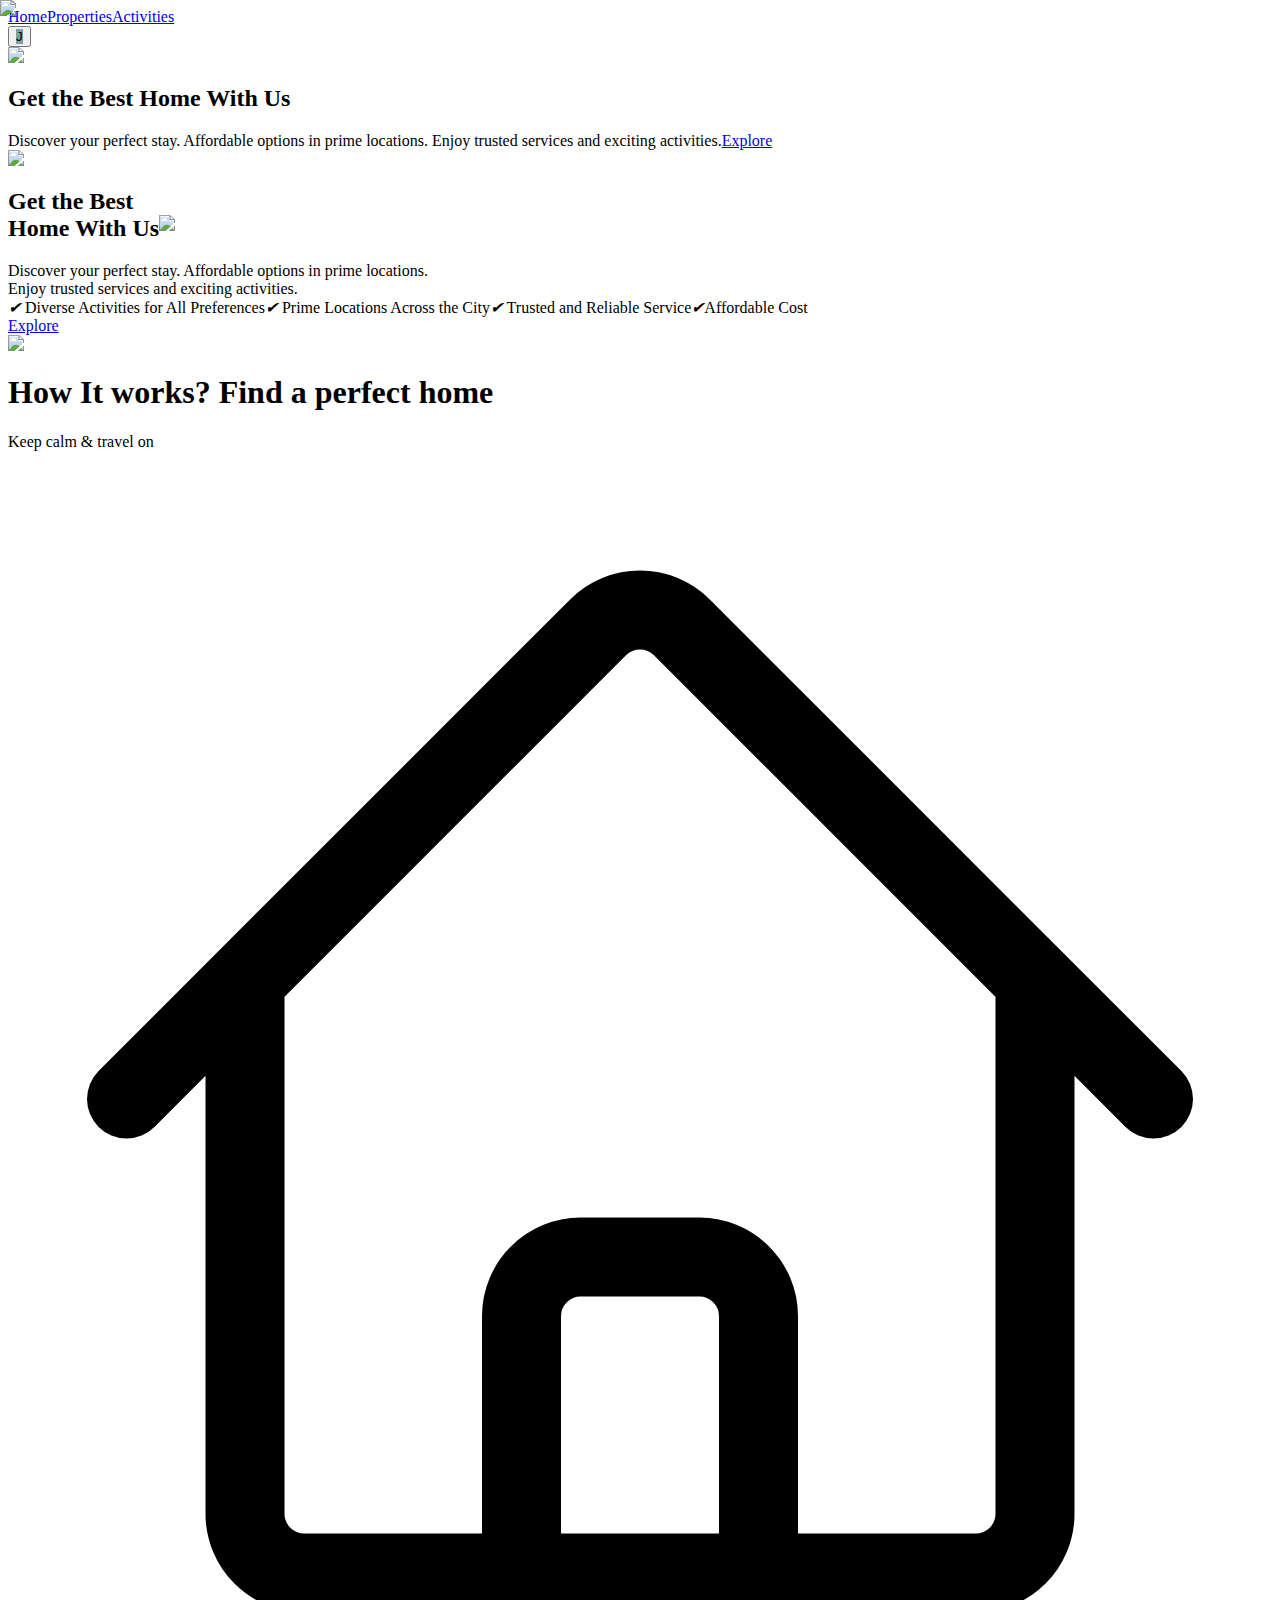
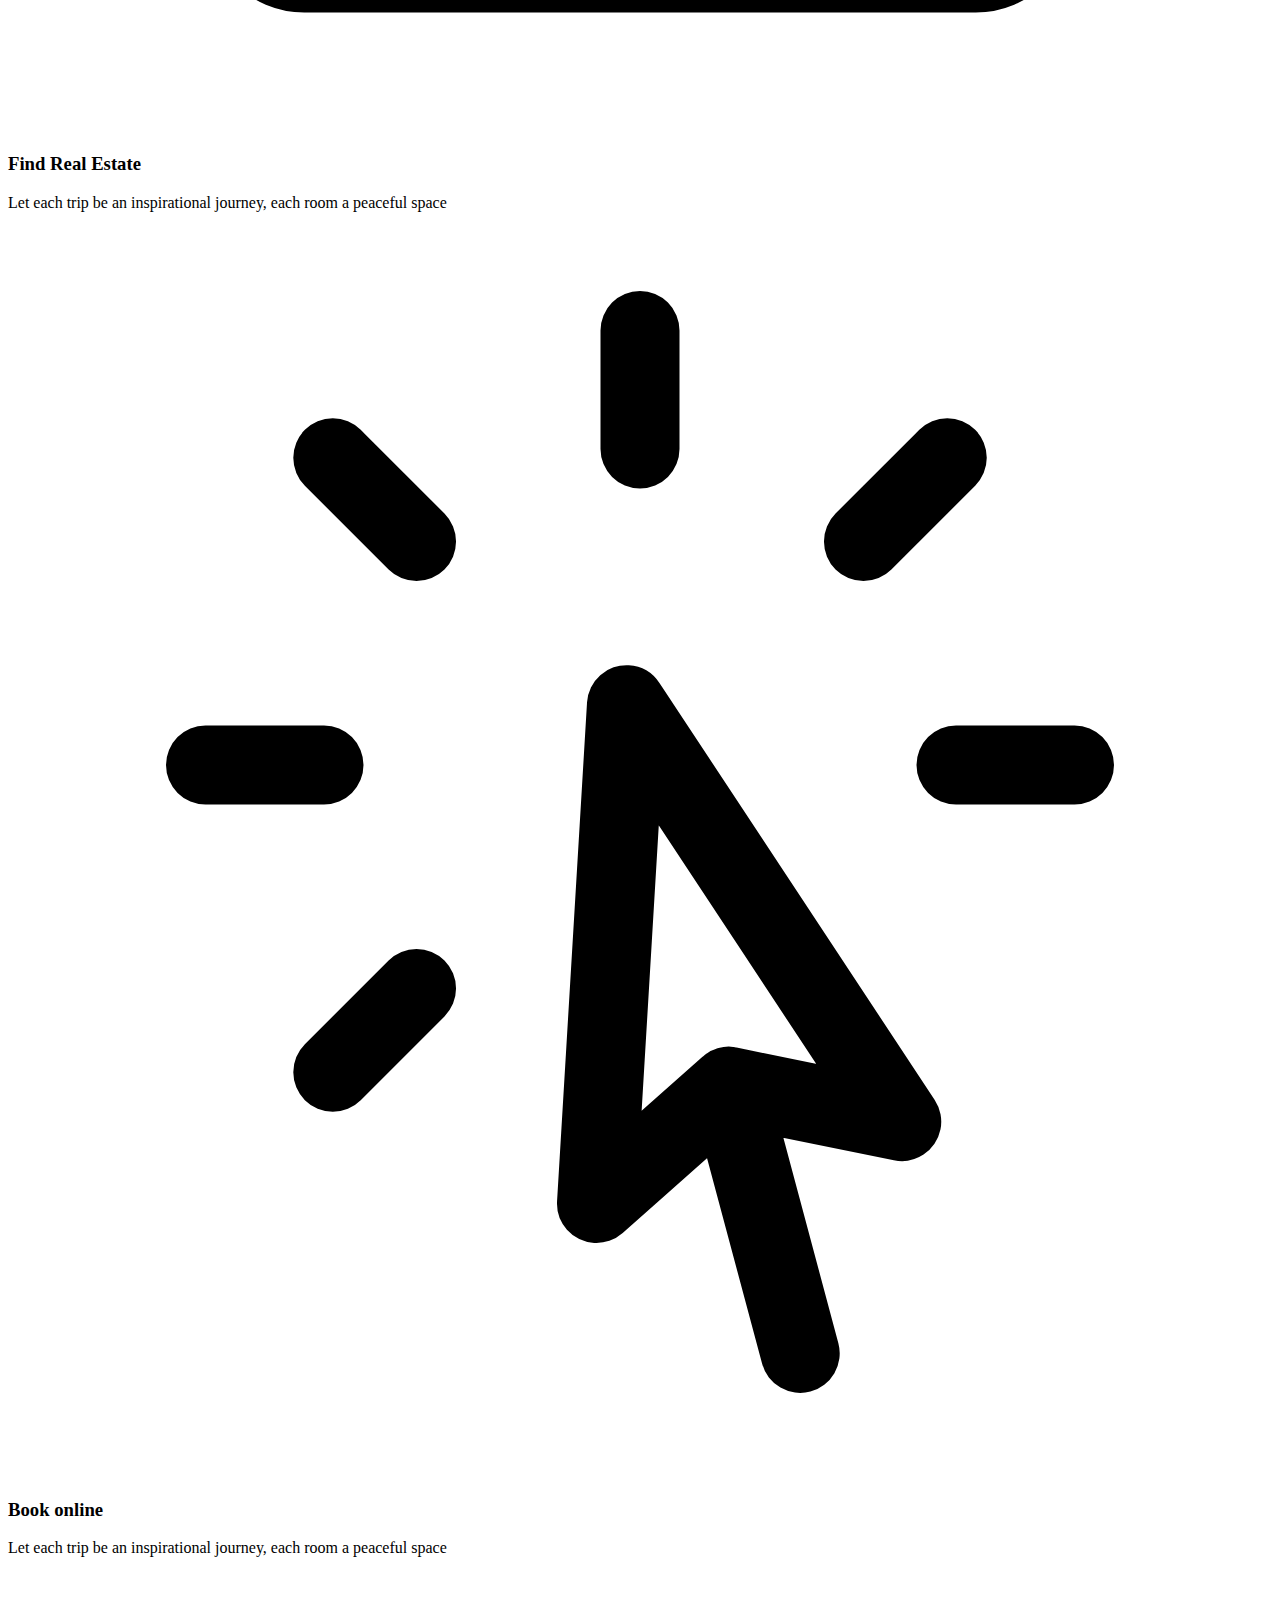
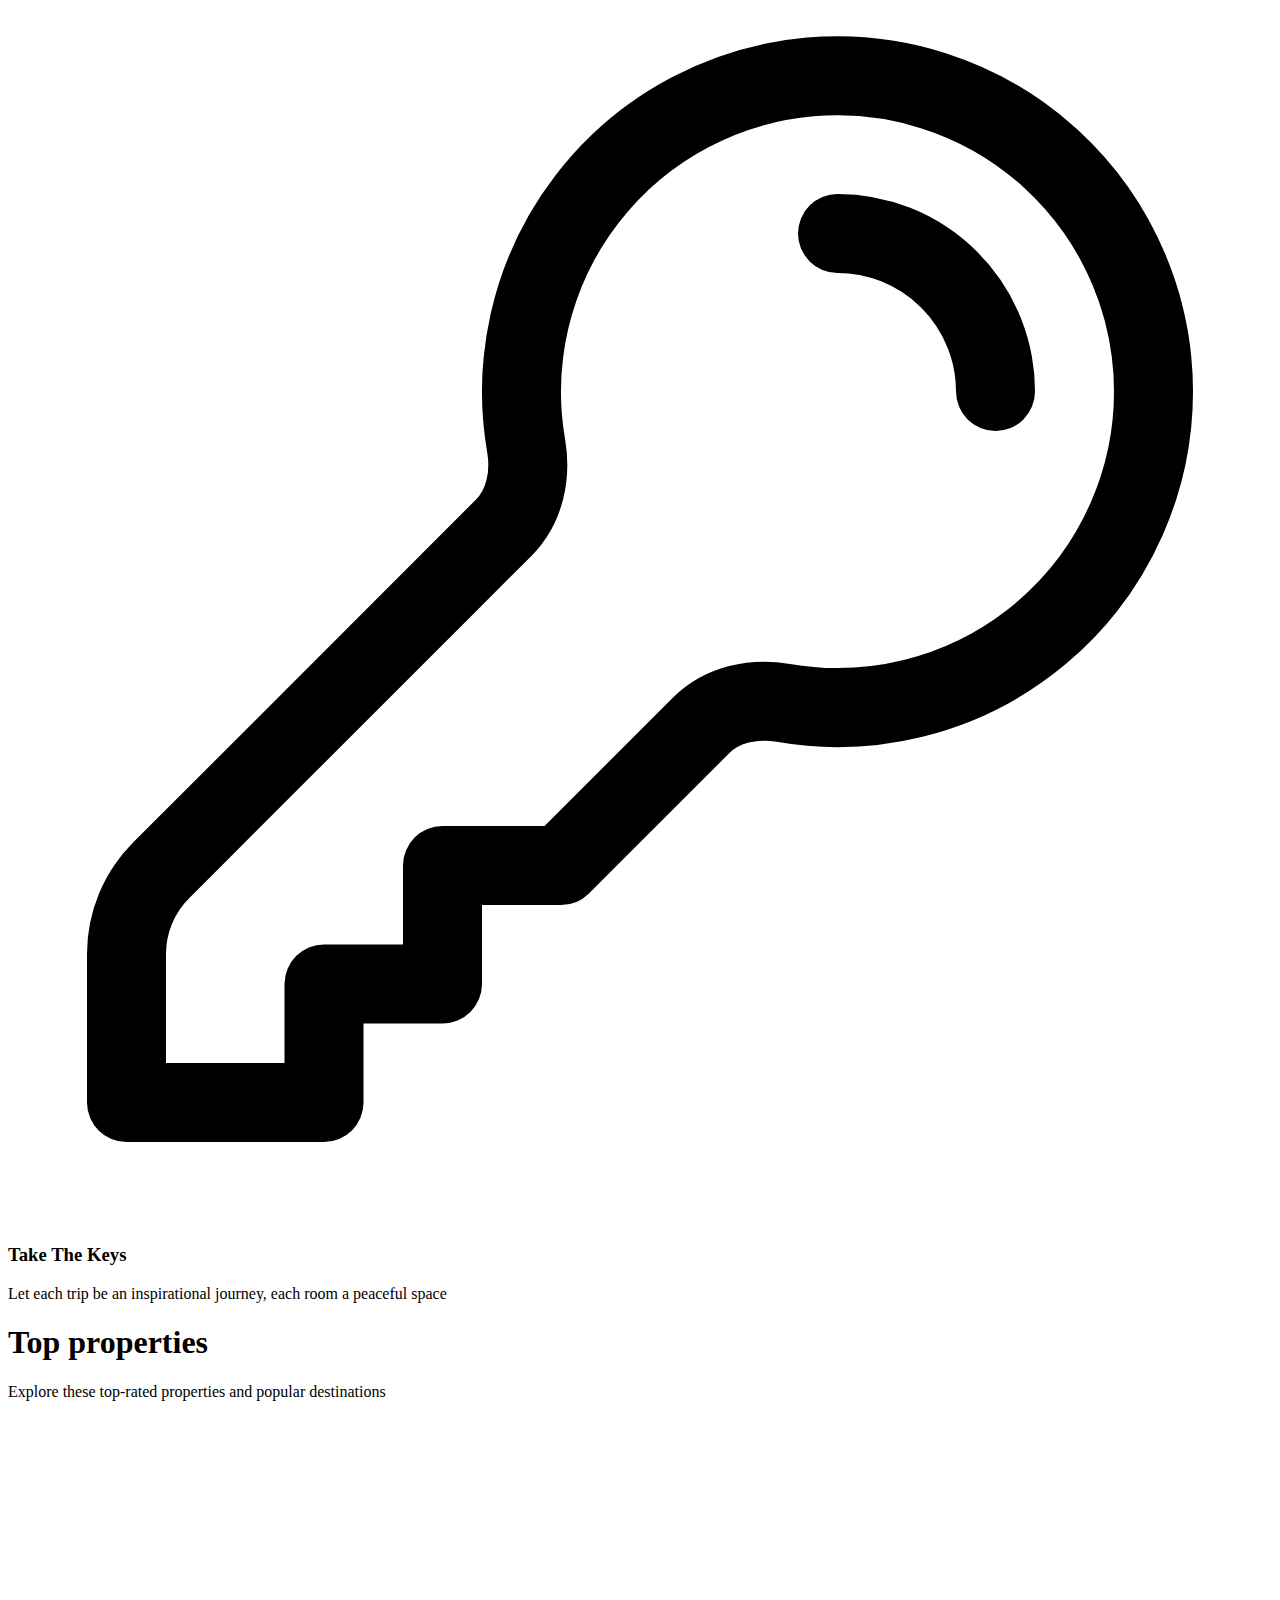
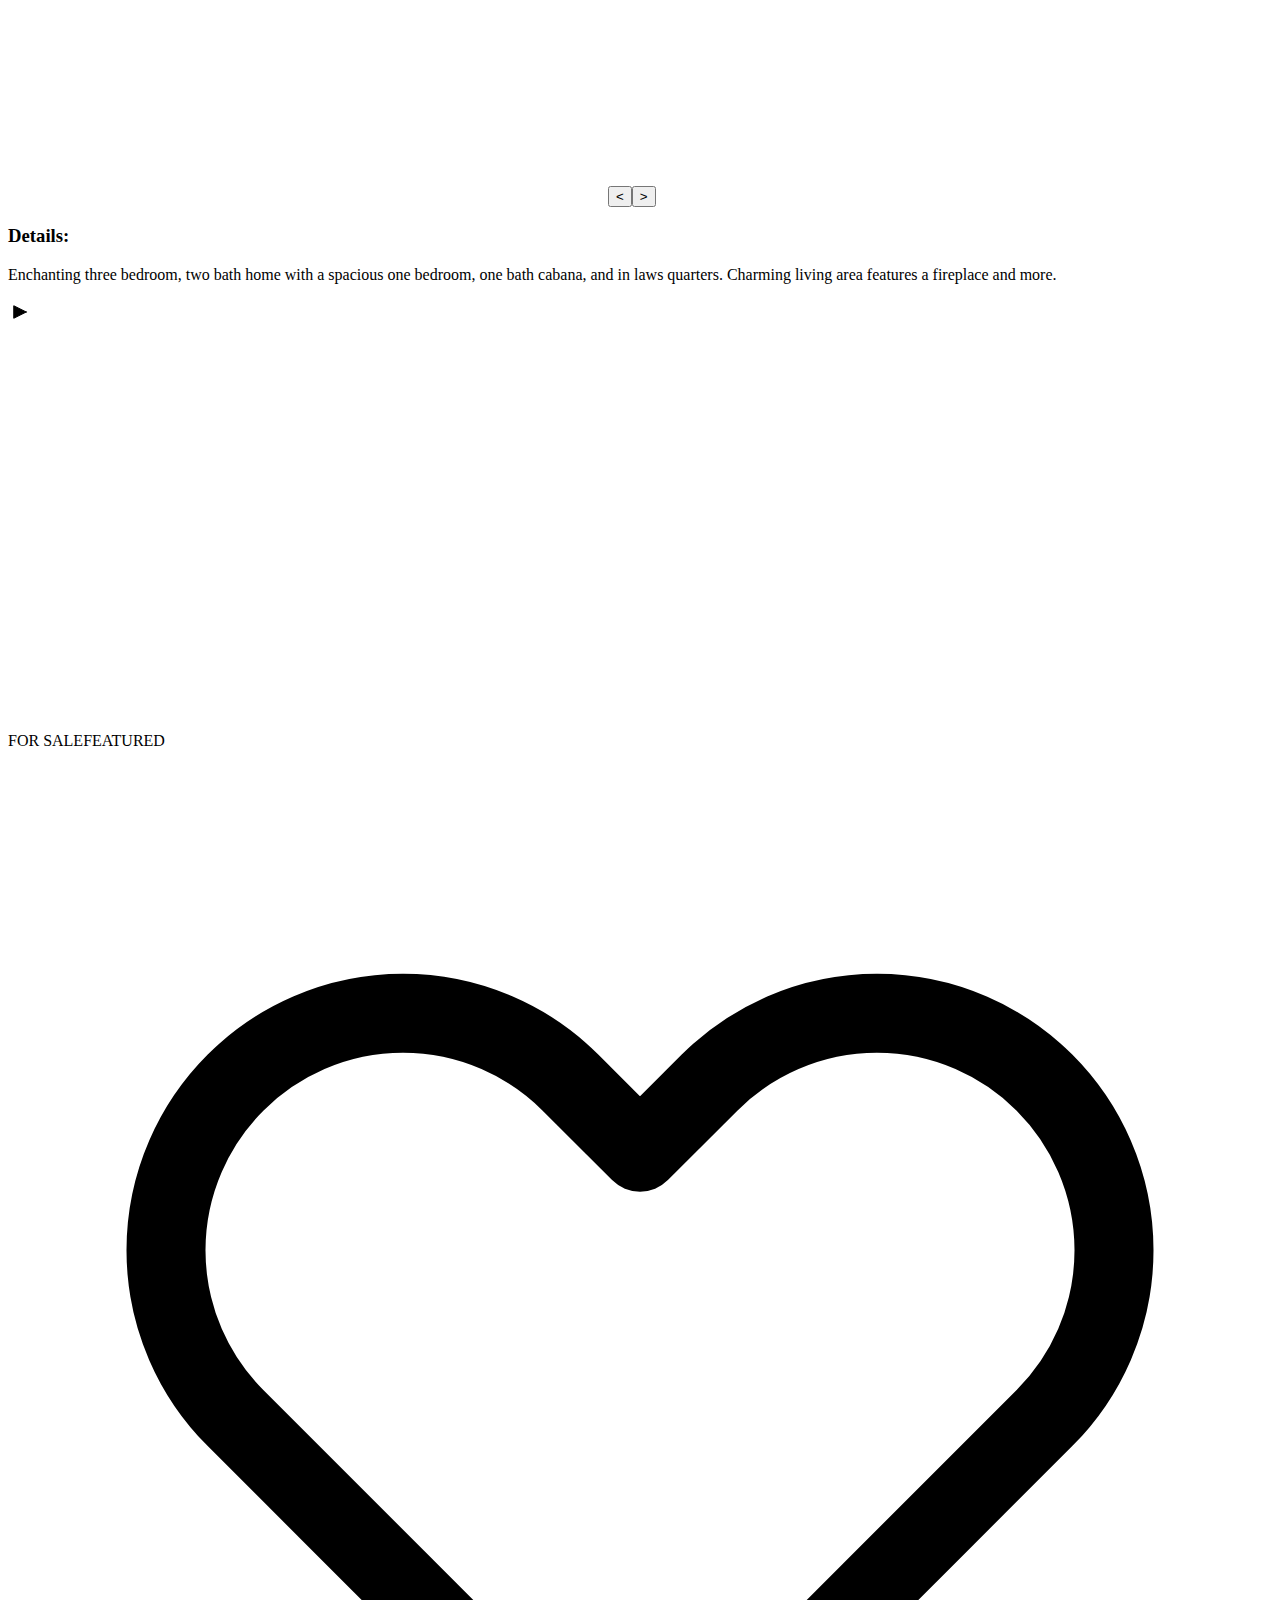
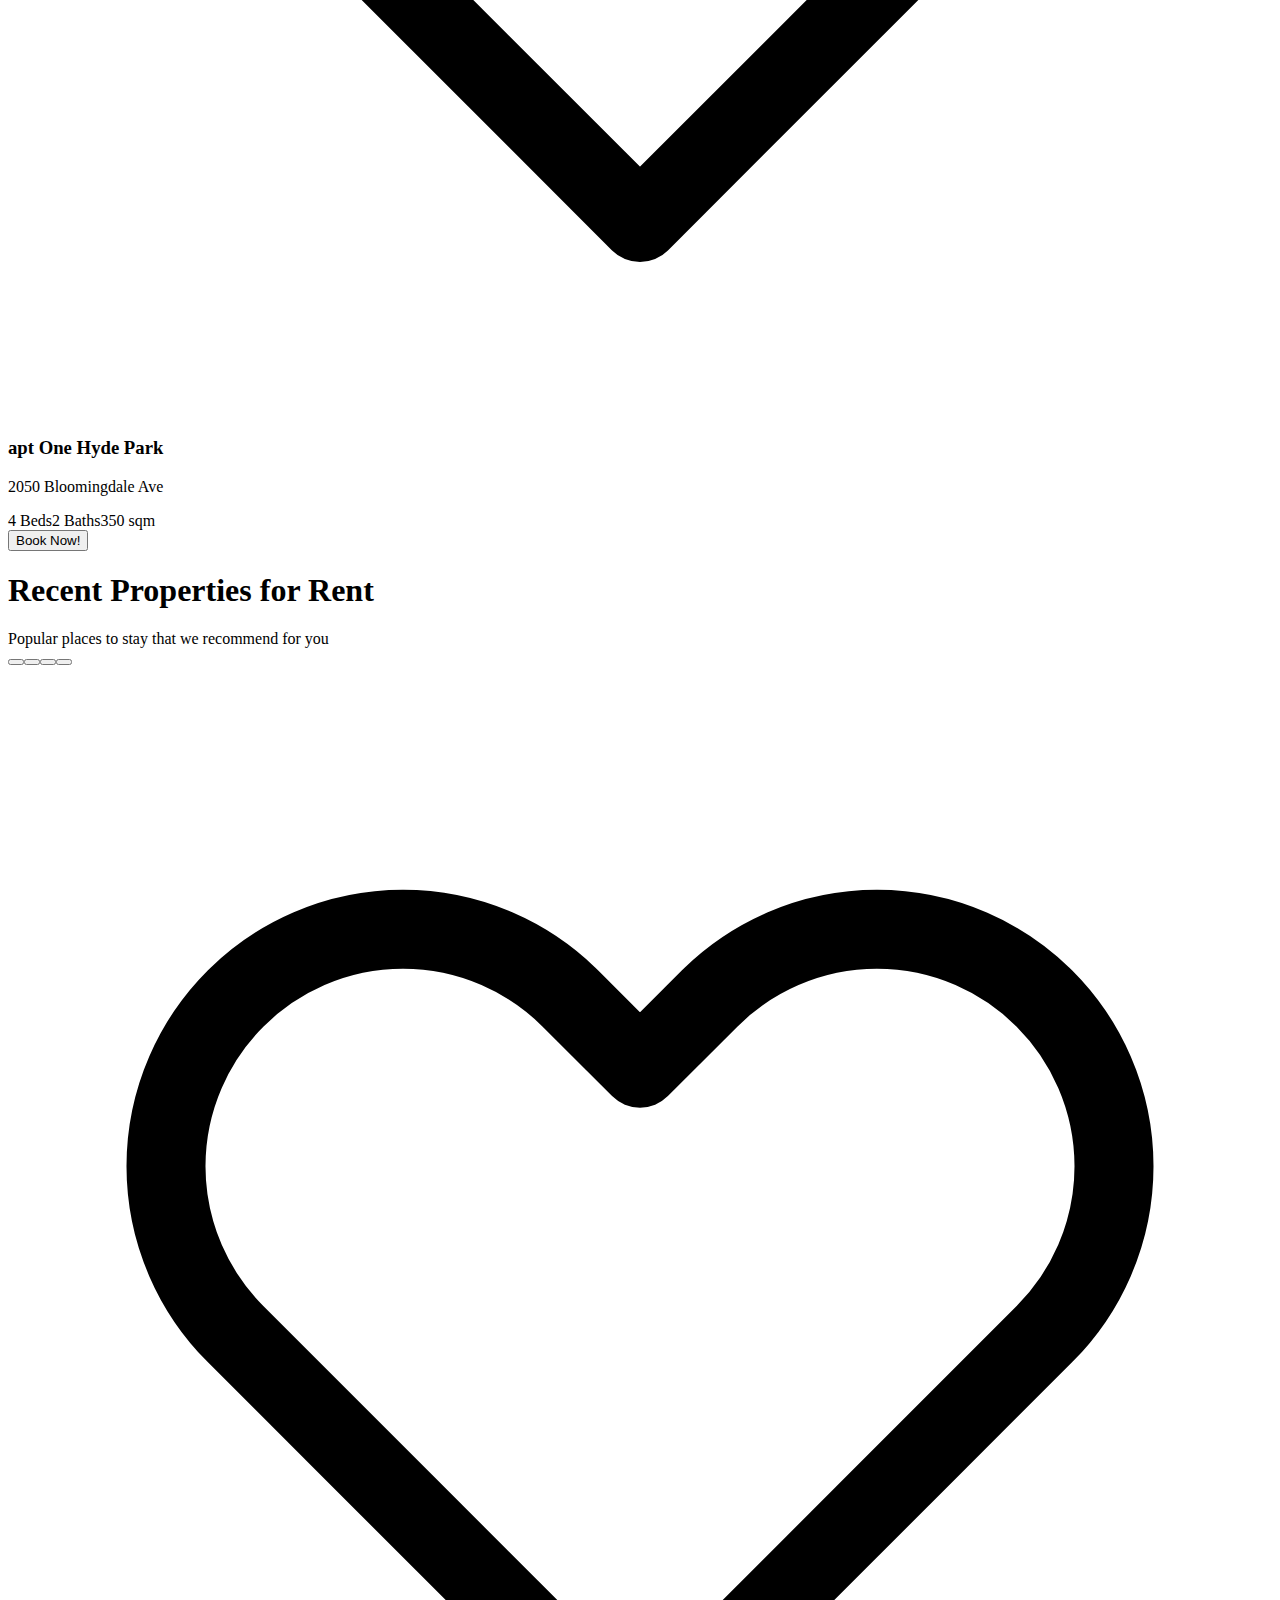
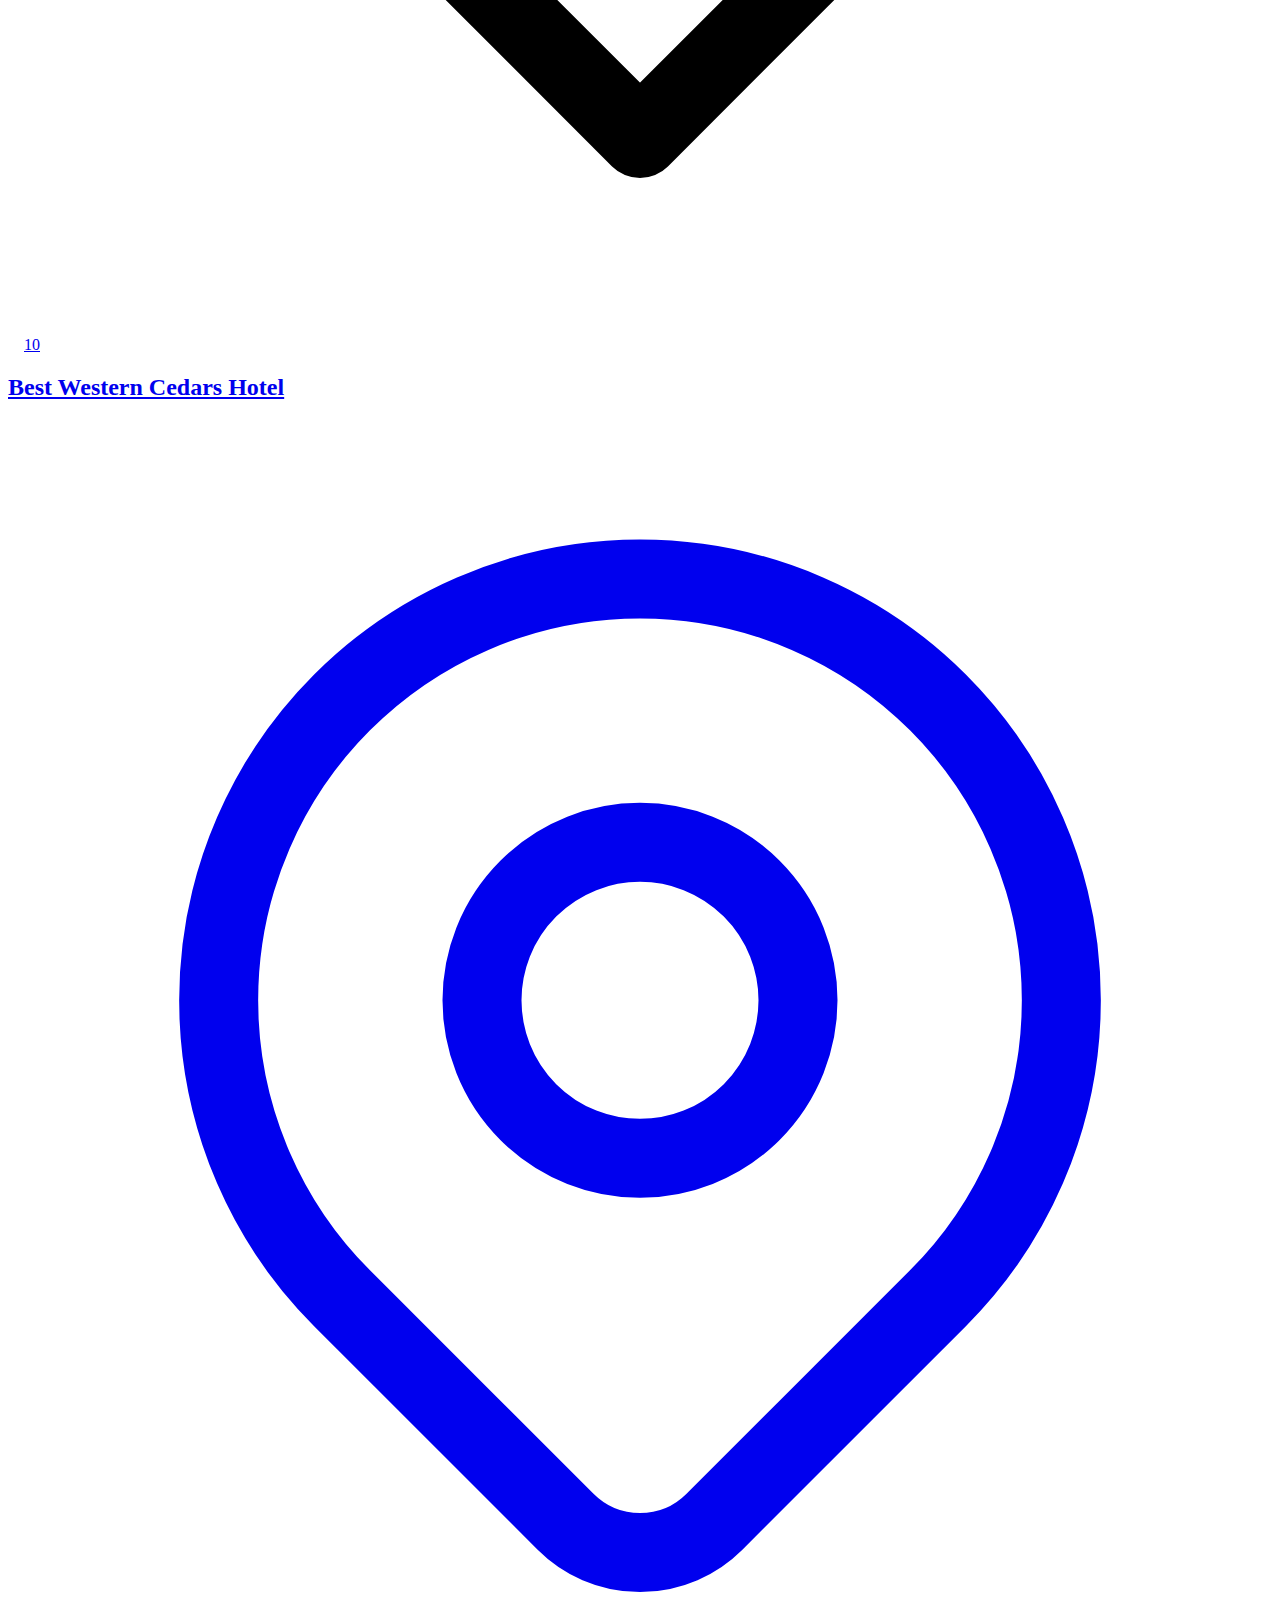
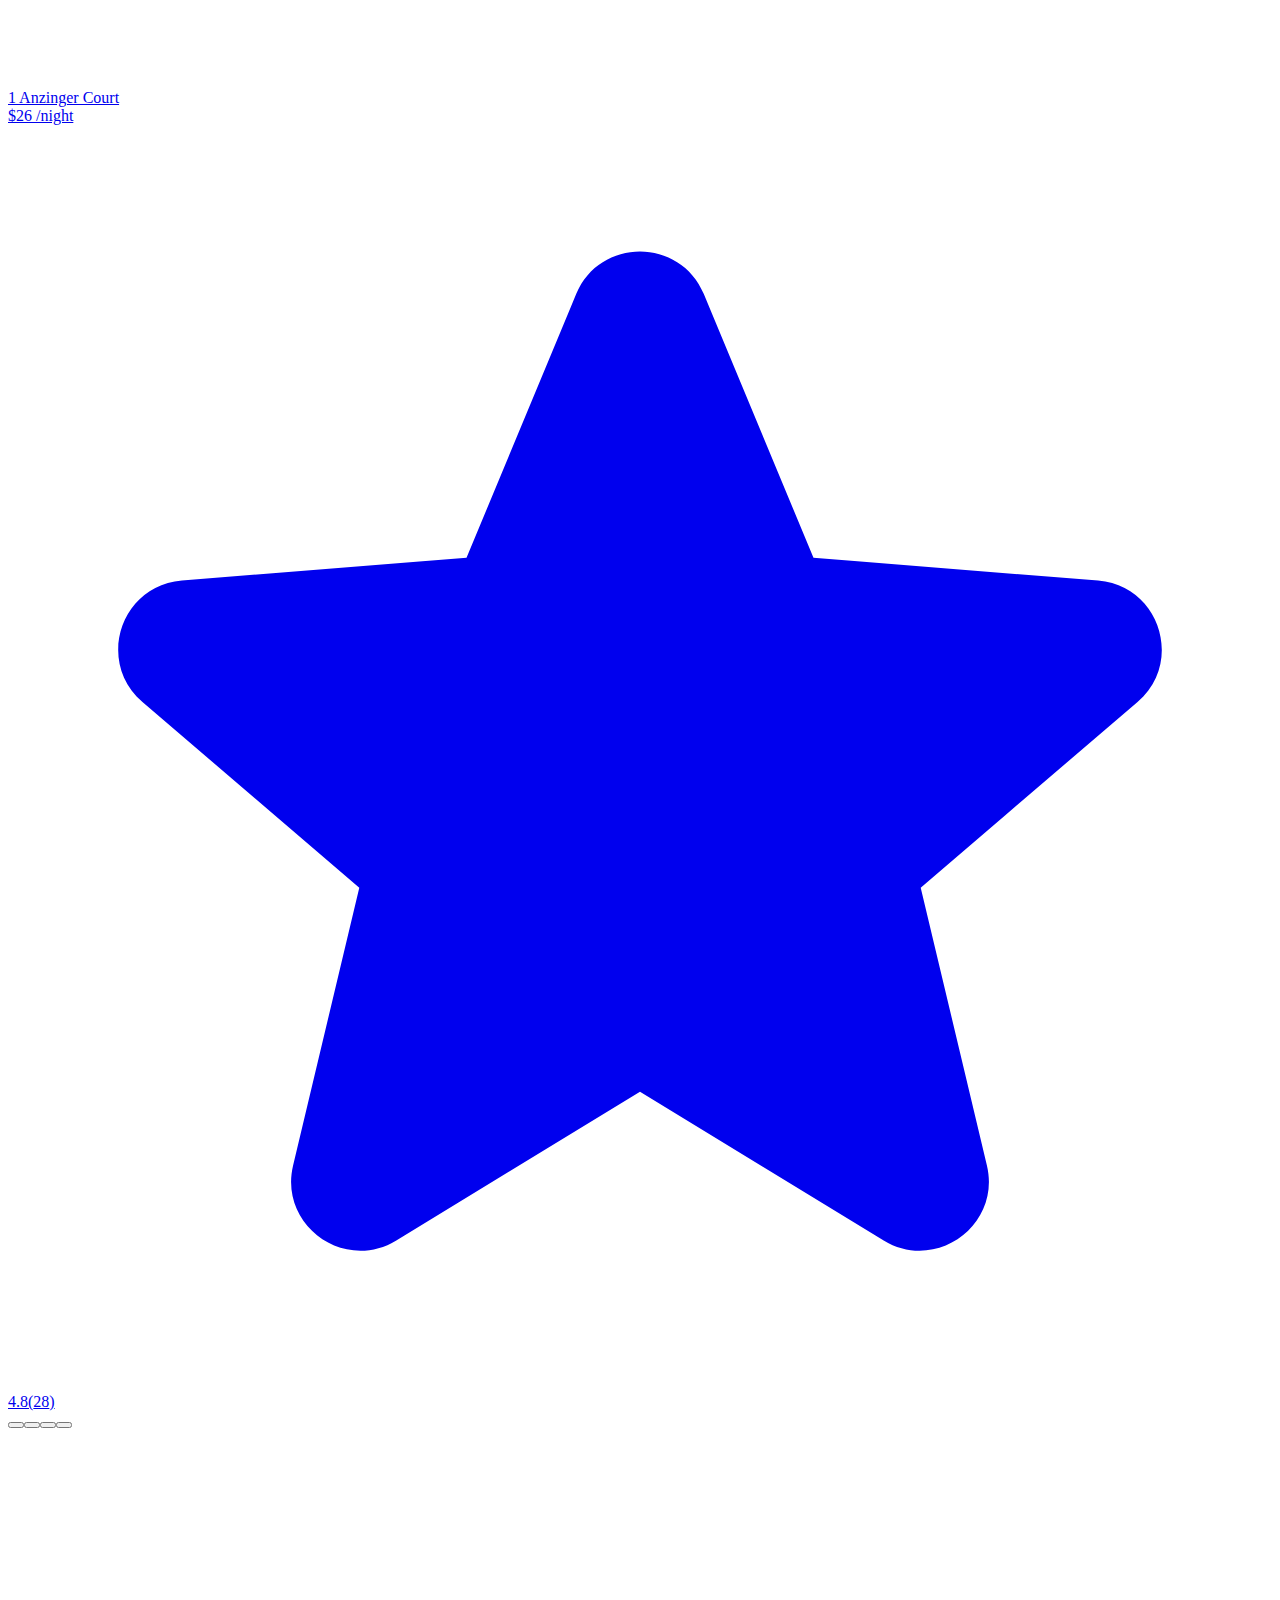
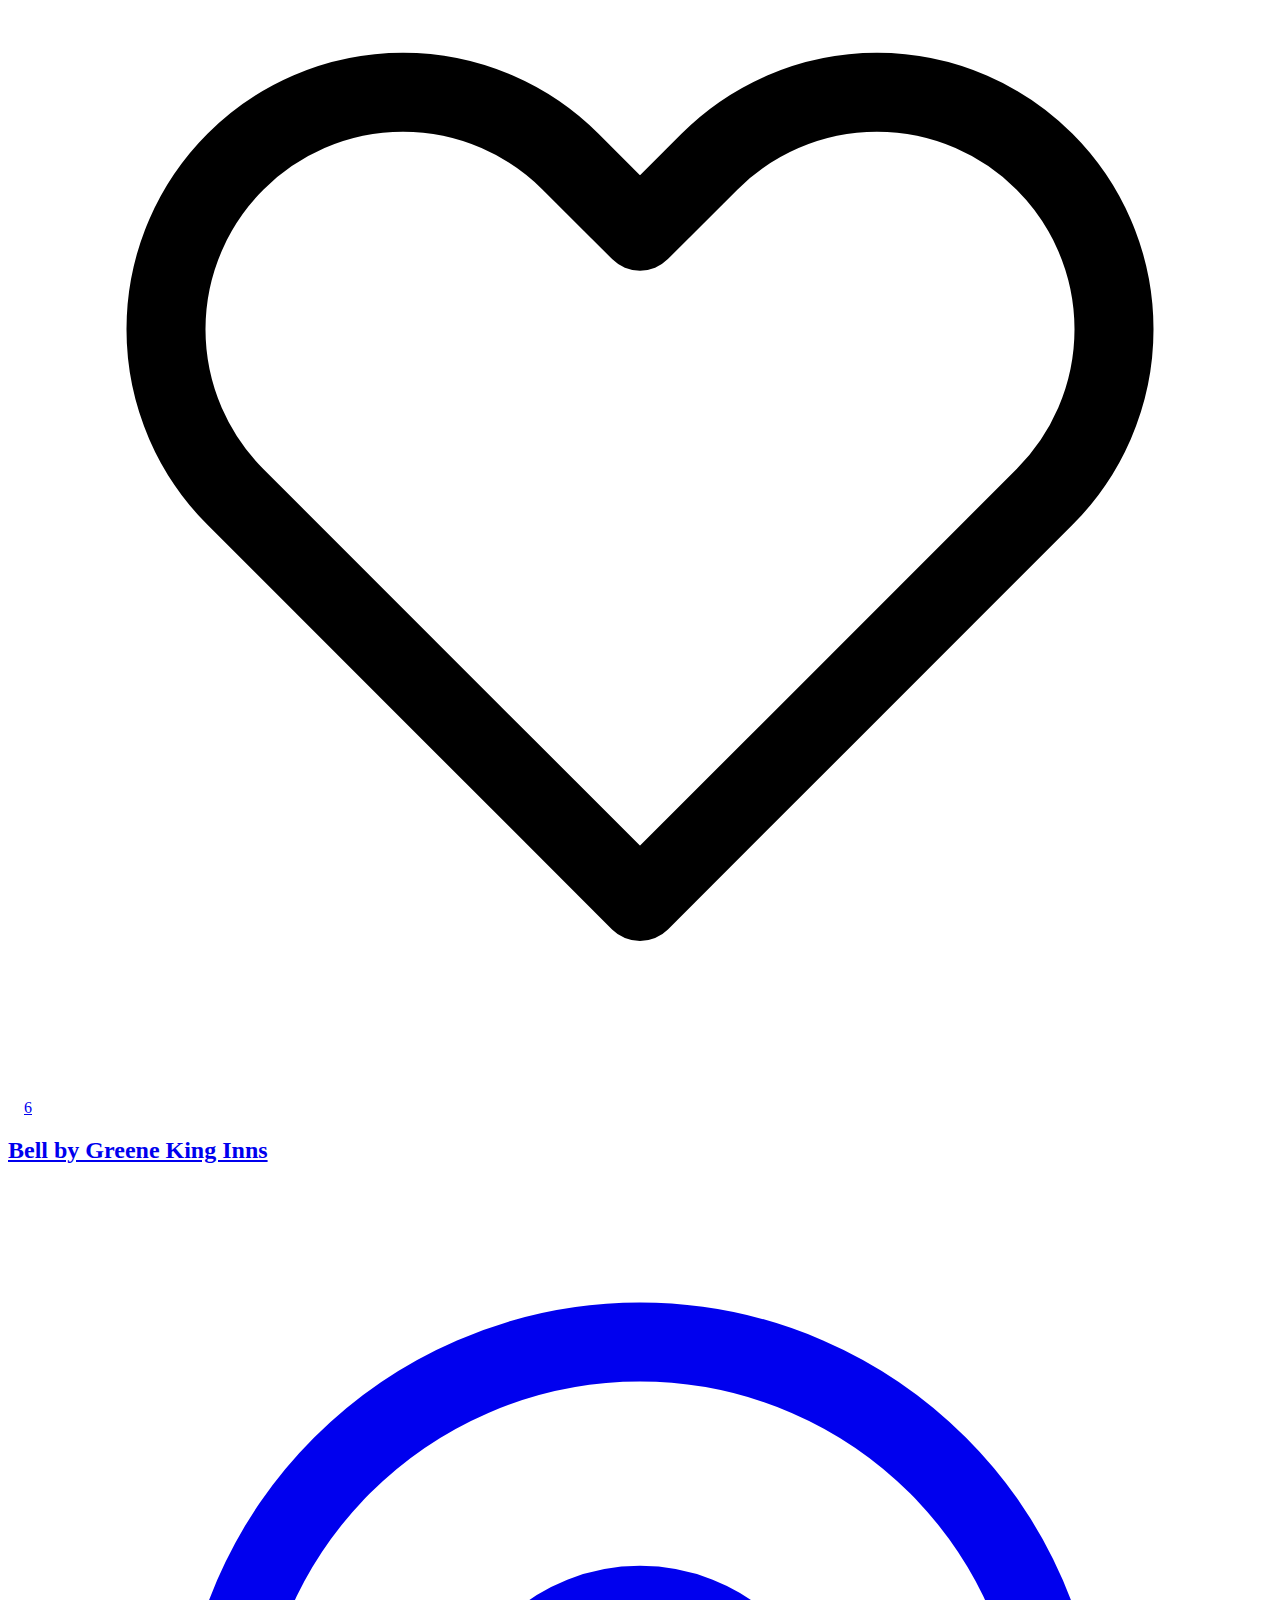
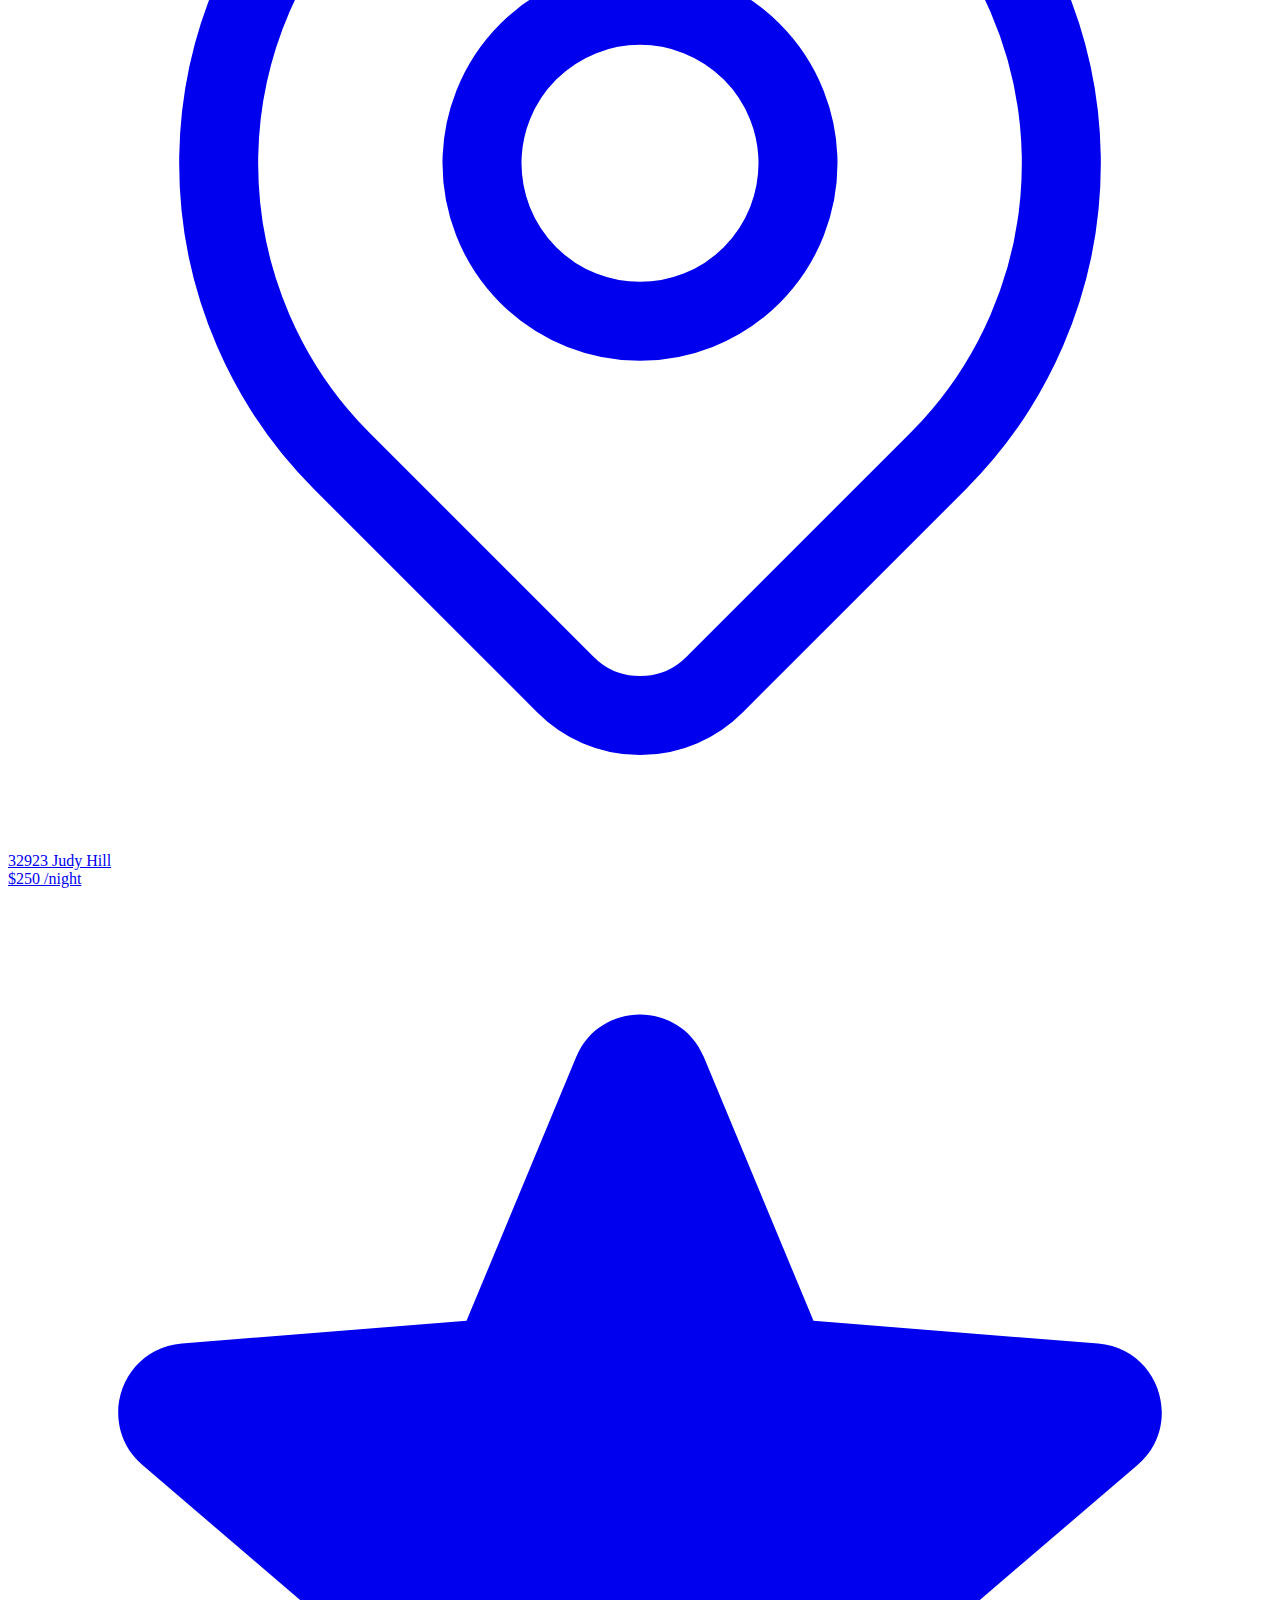
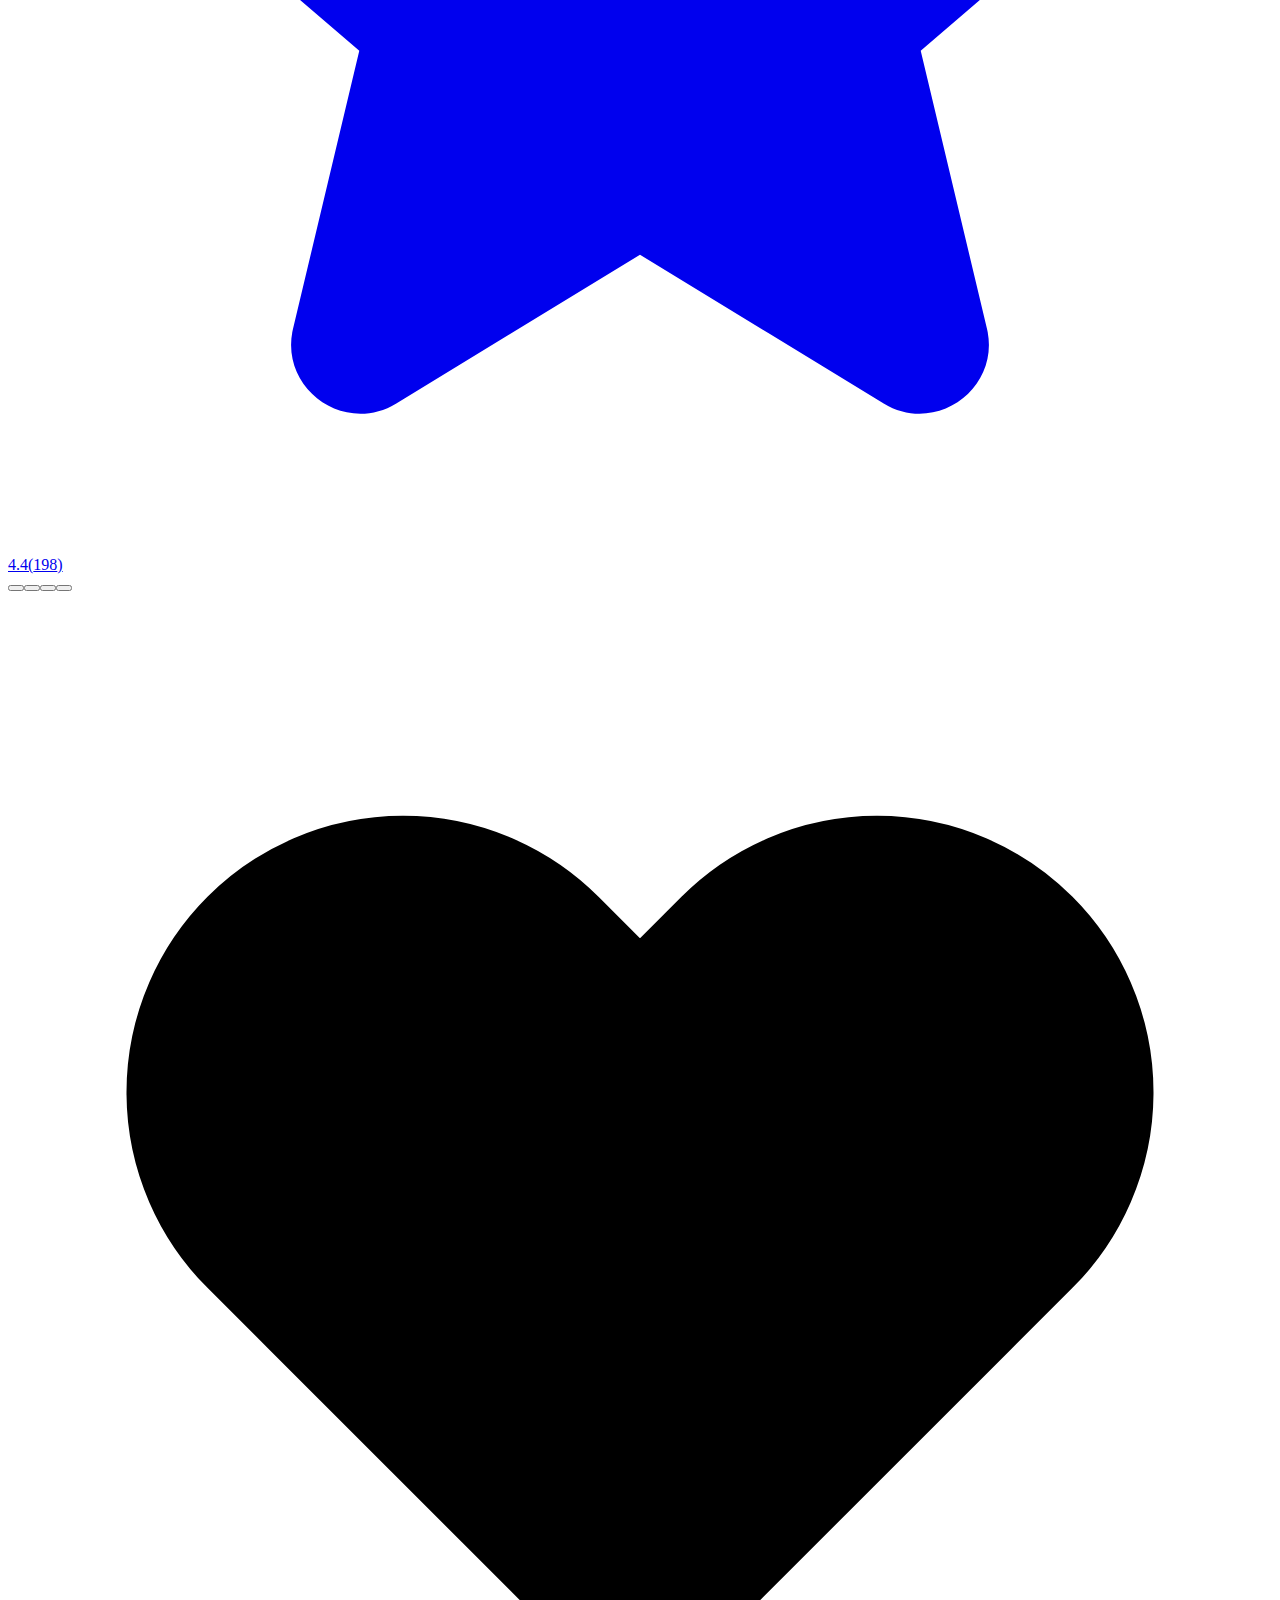
==== commit 78e0c109: "Add files via upload" ====
--- a/index.html
+++ b/index.html
@@ -1 +1 @@
-<!DOCTYPE html><html lang="en" class="__className_b4dd89"><head><meta charSet="utf-8"/><meta name="viewport" content="width=device-width, initial-scale=1"/><link rel="preload" as="image" imageSrcSet="/your-repo-name/_next/image?url=%2Fyour-repo-name%2F%2F_next%2Fstatic%2Fmedia%2FCalque_1.af88324d.png&amp;w=256&amp;q=75 1x, /your-repo-name/_next/image?url=%2Fyour-repo-name%2F%2F_next%2Fstatic%2Fmedia%2FCalque_1.af88324d.png&amp;w=640&amp;q=75 2x" fetchPriority="high"/><link rel="preload" as="image" imageSrcSet="/your-repo-name/_next/image?url=%2Fyour-repo-name%2F%2F_next%2Fstatic%2Fmedia%2Fhero-right.4859d624.png&amp;w=1080&amp;q=75 1x, /your-repo-name/_next/image?url=%2Fyour-repo-name%2F%2F_next%2Fstatic%2Fmedia%2Fhero-right.4859d624.png&amp;w=2048&amp;q=75 2x" fetchPriority="high"/><link rel="stylesheet" href="/your-repo-name/_next/static/css/671fd5f567e7d3d1.css" data-precedence="next"/><link rel="stylesheet" href="/your-repo-name/_next/static/css/235e94127439fbd9.css" data-precedence="next"/><link rel="stylesheet" href="/your-repo-name/_next/static/css/5363ddd6d5840d7a.css" data-precedence="next"/><link rel="preload" as="script" fetchPriority="low" href="/your-repo-name/_next/static/chunks/webpack-d3d4bdb284c0e13e.js"/><script src="/your-repo-name/_next/static/chunks/fd9d1056-b4f681ed0000f81e.js" async=""></script><script src="/your-repo-name/_next/static/chunks/117-76fae89cc8c44575.js" async=""></script><script src="/your-repo-name/_next/static/chunks/main-app-fe300e536c911067.js" async=""></script><script src="/your-repo-name/_next/static/chunks/648-1d0f9bd3e93c238e.js" async=""></script><script src="/your-repo-name/_next/static/chunks/145-a8a2fa6d5bb8c9ec.js" async=""></script><script src="/your-repo-name/_next/static/chunks/131-175f300f905630e8.js" async=""></script><script src="/your-repo-name/_next/static/chunks/44-0a63adea3583877c.js" async=""></script><script src="/your-repo-name/_next/static/chunks/app/page-e8b9585e9a92e617.js" async=""></script><script src="/your-repo-name/_next/static/chunks/526-7d8237e45c92b8e3.js" async=""></script><script src="/your-repo-name/_next/static/chunks/30-24f95075e10e330b.js" async=""></script><script src="/your-repo-name/_next/static/chunks/914-f7a269e0594bd577.js" async=""></script><script src="/your-repo-name/_next/static/chunks/app/layout-3c59e9aec3f5f158.js" async=""></script><link rel="icon" href="/your-repo-name/favicon.ico" type="image/x-icon" sizes="16x16"/><script src="/your-repo-name/_next/static/chunks/polyfills-42372ed130431b0a.js" noModule=""></script></head><body class="bg-white text-base dark:bg-neutral-900 text-neutral-900 dark:text-neutral-200"><div class="   top-0 sticky w-full left-0 right-0 z-40 nc-header-bg hidden  sm:block "><div class="MainNav2 z-10 "><div class="px-16 h-[60px] mb-[-60px] lg:container flex justify-between "><div class="hidden sm:flex justify-start flex-1 space-x-3 sm:space-x-8 lg:space-x-10"><a class="ttnc-logo inline-block text-primary-6000 focus:outline-none focus:ring-0 w-24 sm:ml-14 self-center flex  items-center" href="/your-repo-name"></a><div class="hidden lg:block self-center  h-10 border-l border-neutral-300 dark:border-neutral-500 "></div></div><div class="hidden sm:flex flex-shrink-0 justify-end flex-1 lg:flex-none text-neutral-700 dark:text-neutral-100"><div class="AvatarDropdown relative flex " data-headlessui-state=""><button class="self-center w-10 h-10 sm:w-12 sm:h-12 rounded-full text-slate-700 dark:text-slate-300 hover:bg-gray-600 dark:hover:bg-slate-800 focus:outline-none flex items-center justify-center" type="button" aria-expanded="false" data-headlessui-state=""><div class="wil-avatar relative flex-shrink-0 inline-flex items-center justify-center text-neutral-100 uppercase font-semibold shadow-inner rounded-full w-8 h-8 sm:w-9 sm:h-9 ring-1 ring-white dark:ring-neutral-900" style="background-color:#7B9FAB"><span class="wil-avatar__name">J</span></div></button></div></div></div></div></div><div class="h-1 absolute invisible"></div><main class="nc-PageHome overflow-hidden relative "><div class="nc-BgGlassmorphism absolute inset-x-0 md:top-10 xl:top-40 min-h-0 pl-20 py-24 flex overflow-hidden z-[-10]" data-nc-id="BgGlassmorphism"><span class="block bg-[#ef233c] w-72 h-72 rounded-full mix-blend-multiply filter blur-3xl opacity-10 lg:w-96 lg:h-96"></span><span class="block bg-[#04868b] w-72 h-72 -ml-20 mt-40 rounded-full mix-blend-multiply filter blur-3xl opacity-10 lg:w-96 lg:h-96 nc-animation-delay-2000"></span></div><div class="hero "><div class="nc-SectionHero   flex  lg:flex-col relative "><div class="block lg:hidden mt-12"><div class="flex  sm:hidden justify-center"><img alt="hero" fetchPriority="high" width="214" height="202" decoding="async" data-nimg="1" class="w-16 my-8" style="color:transparent" srcSet="/your-repo-name/_next/image?url=%2Fyour-repo-name%2F%2F_next%2Fstatic%2Fmedia%2FCalque_1.af88324d.png&amp;w=256&amp;q=75 1x, /your-repo-name/_next/image?url=%2Fyour-repo-name%2F%2F_next%2Fstatic%2Fmedia%2FCalque_1.af88324d.png&amp;w=640&amp;q=75 2x" src="/your-repo-name/_next/image?url=%2Fyour-repo-name%2F%2F_next%2Fstatic%2Fmedia%2FCalque_1.af88324d.png&amp;w=640&amp;q=75"/></div><div class="flex flex-col items-start space-y-8 sm:space-y-10 "><div class="nc-Section-Heading relative font text-3xl sm:text-2xl md:text-5xl  !leading-[114%]"><div class="max-w-2xl"><h2 class="text-md  md:text-lg font-medium">Get the Best  Home<span class="font-semibold"> With Us</span></h2></div></div><span class="text-base md:text-lg text-neutral-500 dark:text-neutral-400 ">Discover your <span class="font-medium">perfect</span> stay.<!-- --> <span class="font-medium">Affordable</span> options in<!-- --> <span class="font-medium">prime</span> locations. Enjoy<!-- --> <span class="font-medium">trusted</span> services and<!-- --> <span class="font-medium">exciting</span> activities.</span><a class="nc-Button relative h-auto inline-flex items-center justify-center rounded-full transition-colors text-sm sm:text-base font-medium px-3 py-2 sm:px-7  ttnc-ButtonPrimary disabled:bg-opacity-70 bg-yellow-500 text-black hover:bg-yellow-600  text-black border-2 border-yellow-500 z-50 bg-yellow-500 hover:text-black shadow-[0_0_8px_4px_rgba(255,215,0,0.8)] transition-all duration-300  " href="/your-repo-name/listing-stay-map">Explore <i class="las ml-4 la-arrow-right text-xl"></i></a></div><div class="mt-8 w-full"><img alt="hero" fetchPriority="high" width="1001" height="1031" decoding="async" data-nimg="1" class="w-full" style="color:transparent" srcSet="/your-repo-name/_next/image?url=%2Fyour-repo-name%2F%2F_next%2Fstatic%2Fmedia%2Fhero-right.4859d624.png&amp;w=1080&amp;q=75 1x, /your-repo-name/_next/image?url=%2Fyour-repo-name%2F%2F_next%2Fstatic%2Fmedia%2Fhero-right.4859d624.png&amp;w=2048&amp;q=75 2x" src="/your-repo-name/_next/image?url=%2Fyour-repo-name%2F%2F_next%2Fstatic%2Fmedia%2Fhero-right.4859d624.png&amp;w=2048&amp;q=75"/></div></div><div class="hidden  header container   space-y-24 h-[85vh] lg:space-y-28  lg:flex lg:flex-row mx-auto lg:items-center"><div class="flex-shrink-0  flex flex-col items-start  ml-8   xl:pr-14  xl:mr-0"><h2 class="font-medium text-lg sm:text-lg md:text-2xl lg:text-[40px] xl:text-[55px] text-white !leading-[110%] drop-shadow-[0_4px_20px_rgba(0,0,0,0.74)]"><div class="flex space-x-2"><i class="las la-star text-yellow-500 text-xl "></i><i class="las la-star text-yellow-500 text-xl "></i><i class="las la-star text-yellow-500 text-xl "></i><i class="las la-star text-yellow-500 text-xl "></i><i class="las la-star text-yellow-500 text-xl "></i></div>Get the Best <br/><span class="flex">Home With Us<img alt="icon" loading="lazy" width="315" height="403" decoding="async" data-nimg="1" class="w-14 h-16 ml-[-30px] mt-[-16px]" style="color:transparent" srcSet="/your-repo-name/_next/image?url=%2Fyour-repo-name%2F%2F_next%2Fstatic%2Fmedia%2Fhalfhouse.5759560c.png&amp;w=384&amp;q=75 1x, /your-repo-name/_next/image?url=%2Fyour-repo-name%2F%2F_next%2Fstatic%2Fmedia%2Fhalfhouse.5759560c.png&amp;w=640&amp;q=75 2x" src="/your-repo-name/_next/image?url=%2Fyour-repo-name%2F%2F_next%2Fstatic%2Fmedia%2Fhalfhouse.5759560c.png&amp;w=640&amp;q=75"/></span></h2><span class="text-xs sm:text-sm md:text-base lg:text-[12px] font-light drop-shadow-[0_4px_20px_rgba(0,0,0,0.84)] text-white">Discover your <span class="font-medium"> perfect</span> stay.<span class="font-medium"> Affordable</span> options in<span class="font-medium"> prime</span> locations. <br/>Enjoy <span class="font-medium"> trusted</span> services and<span class="font-medium"> exciting</span> activities.</span><div class=""><span class="flex items-center text-sm sm:text-md md:text-sm font-light mt-4 text-white "><i class="text-lg text-yellow-500 mr-6">✔</i><span class=""> Diverse Activities for All Preferences</span></span><span class="flex items-center text-sm sm:text-md md:text-sm font-light text-white "><i class="text-lg text-yellow-500 mr-6">✔</i><span> Prime Locations Across the City</span></span><span class="flex items-center text-sm sm:text-md md:text-sm font-light text-white "><i class="text-lg text-yellow-500 mr-6">✔</i><span> Trusted and Reliable Service</span></span><span class="flex items-center text-sm sm:text-md md:text-sm font-light  text-white "><i class="text-lg text-yellow-500 mr-6">✔</i><span>Affordable Cost</span></span></div><a class="nc-Button relative h-auto inline-flex items-center justify-center rounded-full transition-colors text-sm sm:text-base font-medium px-3  py-2 sm:px-7  ttnc-ButtonPrimary disabled:bg-opacity-70 bg-yellow-500 text-black hover:bg-yellow-600  mt-10 text-black border-2 border-yellow-500 bg-yellow-500 hover:text-white hover:bg-opacity-60 shadow-[0_0_8px_4px_rgba(255,215,0,0.8)]  transition-all ease-in-out duration-300  " href="/your-repo-name/listing-stay-map">Explore<!-- --> <i class="las la-arrow-right text-xl ml-6  "></i></a></div></div></div></div><div class="container relative space-y-24  lg:space-y-28 "><div class="nc-SectionHowItWork mt-[-60px]" data-nc-id="SectionHowItWork"><div class="mx-auto p-6 bg-[#FEF2E5] dark:bg-transparent  backdrop-blur-md rounded-[40px] "><div class="nc-Section-Heading relative mb-10 text-neutral-900 dark:text-neutral-50"><div class="text-center w-full max-w-2xl mx-auto mb-4"><h2 class="text-md  md:text-lg font-medium">How It works? Find a perfect home</h2><span class="block mt-2 md:mt-3 font-normal text-sm sm:text-md text-neutral-500 dark:text-neutral-400">Keep calm &amp; travel on</span></div></div><div class="relative flex flex-wrap justify-center items-center w-full md:grid md:grid-cols-3 gap-6"><div class="flex flex-col items-center justify-center text-center max-w-80 mx-auto"><div class="w-12 h-12 flex items-center justify-center relative"><img alt="Find Real Estate" loading="lazy" width="48" height="48" decoding="async" data-nimg="1" style="color:transparent;object-fit:contain" srcSet="/your-repo-name/_next/image?url=%2Fyour-repo-name%2F%2F_next%2Fstatic%2Fmedia%2FHIW1.5a2c7ea4.png&amp;w=48&amp;q=75 1x, /your-repo-name/_next/image?url=%2Fyour-repo-name%2F%2F_next%2Fstatic%2Fmedia%2FHIW1.5a2c7ea4.png&amp;w=96&amp;q=75 2x" src="/your-repo-name/_next/image?url=%2Fyour-repo-name%2F%2F_next%2Fstatic%2Fmedia%2FHIW1.5a2c7ea4.png&amp;w=96&amp;q=75"/></div><div class="w-full mt-4"><h3 class="text-base font-semibold">Find Real Estate</h3><span class="block w-full text-xs mt-2 text-neutral-500 dark:text-neutral-400">Let each trip be an inspirational journey, each room a peaceful space</span></div></div><div class="flex flex-col items-center justify-center text-center max-w-80 mx-auto"><div class="w-12 h-12 flex items-center justify-center relative"><img alt="Book online" loading="lazy" width="48" height="48" decoding="async" data-nimg="1" style="color:transparent;object-fit:contain" srcSet="/your-repo-name/_next/image?url=%2Fyour-repo-name%2F%2F_next%2Fstatic%2Fmedia%2FHIW2.65521ae8.png&amp;w=48&amp;q=75 1x, /your-repo-name/_next/image?url=%2Fyour-repo-name%2F%2F_next%2Fstatic%2Fmedia%2FHIW2.65521ae8.png&amp;w=96&amp;q=75 2x" src="/your-repo-name/_next/image?url=%2Fyour-repo-name%2F%2F_next%2Fstatic%2Fmedia%2FHIW2.65521ae8.png&amp;w=96&amp;q=75"/></div><div class="w-full mt-4"><h3 class="text-base font-semibold">Book online</h3><span class="block w-full text-xs mt-2 text-neutral-500 dark:text-neutral-400">Let each trip be an inspirational journey, each room a peaceful space</span></div></div><div class="flex flex-col items-center justify-center text-center max-w-80 mx-auto"><div class="w-12 h-12 flex items-center justify-center relative"><img alt="Take The Keys" loading="lazy" width="48" height="48" decoding="async" data-nimg="1" style="color:transparent;object-fit:contain" srcSet="/your-repo-name/_next/image?url=%2Fyour-repo-name%2F%2F_next%2Fstatic%2Fmedia%2FHIW3.a6c6a933.png&amp;w=48&amp;q=75 1x, /your-repo-name/_next/image?url=%2Fyour-repo-name%2F%2F_next%2Fstatic%2Fmedia%2FHIW3.a6c6a933.png&amp;w=96&amp;q=75 2x" src="/your-repo-name/_next/image?url=%2Fyour-repo-name%2F%2F_next%2Fstatic%2Fmedia%2FHIW3.a6c6a933.png&amp;w=96&amp;q=75"/></div><div class="w-full mt-4"><h3 class="text-base font-semibold">Take The Keys</h3><span class="block w-full text-xs mt-2 text-neutral-500 dark:text-neutral-400">Let each trip be an inspirational journey, each room a peaceful space</span></div></div></div></div></div><section class="p-6 nice container text-white flex flex-col md:flex-row gap-6"><div class="left flex flex-1  flex-col gap-6"><div class=" bg-neutral-900 h-64 slider rounded-xl overflow-hidden"><div class="relative w-full  md:h-full"><img alt="Gallery image 1" loading="lazy" width="600" height="400" decoding="async" data-nimg="1" class="w-full h-full object-cover" style="color:transparent" srcSet="/your-repo-name/_next/image?url=https%3A%2F%2Fimages.pexels.com%2Fphotos%2F1268871%2Fpexels-photo-1268871.jpeg%3Fauto%3Dcompress%26cs%3Dtinysrgb%26dpr%3D1%26w%3D500&amp;w=640&amp;q=75 1x, /your-repo-name/_next/image?url=https%3A%2F%2Fimages.pexels.com%2Fphotos%2F1268871%2Fpexels-photo-1268871.jpeg%3Fauto%3Dcompress%26cs%3Dtinysrgb%26dpr%3D1%26w%3D500&amp;w=1200&amp;q=75 2x" src="/your-repo-name/_next/image?url=https%3A%2F%2Fimages.pexels.com%2Fphotos%2F1268871%2Fpexels-photo-1268871.jpeg%3Fauto%3Dcompress%26cs%3Dtinysrgb%26dpr%3D1%26w%3D500&amp;w=1200&amp;q=75"/><button class="absolute left-4 top-1/2 transform -translate-y-1/2 bg-white text-black rounded-full p-2">&lt;</button><button class="absolute right-4 top-1/2 transform -translate-y-1/2 bg-white text-black rounded-full p-2">&gt;</button></div></div><div class="grid grid-cols-1  md:grid-cols-2 gap-6"><div class="bg-[#1A1A1A]  rounded-xl p-4 overflow-hidden text-ellipsis"><h3 class="text-lg font-semibold">Details:</h3><p class="text-sm mt-2 text-gray-300 line-clamp-6">Enchanting three-bedroom, two-bath home with a spacious one-bedroom, one-bath cabana, and in-laws quarters. Charming living area features a fireplace and more.</p></div><div class="group aspect-w-16  bg-neutral-800 rounded-xl overflow-hidden  " title="Sample Video"><div class="cursor-pointer absolute inset-0 flex items-center justify-center z-10"><div class="nc-NcPlayIcon2 bg-white relative rounded-full shadow-inner w-8 h-8 md:w-10 md:h-10" data-nc-id="NcPlayIcon2"><span class="absolute inset-0 flex items-center justify-center text-primary-500"><svg class="w-5 h-5" width="24" height="24" fill="currentColor" viewBox="0 0 24 24"><path stroke="currentColor" stroke-linecap="round" stroke-linejoin="round" stroke-width="1" d="M18.25 12L5.75 5.75V18.25L18.25 12Z"></path></svg></span></div></div><img title="Sample Video" alt="Sample Video" loading="lazy" decoding="async" data-nimg="fill" class="object-cover w-full h-full transform transition-transform group-hover:scale-105 duration-300" style="position:absolute;height:100%;width:100%;left:0;top:0;right:0;bottom:0;color:transparent" sizes="100vw" srcSet="/your-repo-name/_next/image?url=https%3A%2F%2Fimages.pexels.com%2Fphotos%2F131423%2Fpexels-photo-131423.jpeg%3Fauto%3Dcompress%26cs%3Dtinysrgb%26dpr%3D2%26h%3D750%26w%3D1260&amp;w=640&amp;q=75 640w, /your-repo-name/_next/image?url=https%3A%2F%2Fimages.pexels.com%2Fphotos%2F131423%2Fpexels-photo-131423.jpeg%3Fauto%3Dcompress%26cs%3Dtinysrgb%26dpr%3D2%26h%3D750%26w%3D1260&amp;w=750&amp;q=75 750w, /your-repo-name/_next/image?url=https%3A%2F%2Fimages.pexels.com%2Fphotos%2F131423%2Fpexels-photo-131423.jpeg%3Fauto%3Dcompress%26cs%3Dtinysrgb%26dpr%3D2%26h%3D750%26w%3D1260&amp;w=828&amp;q=75 828w, /your-repo-name/_next/image?url=https%3A%2F%2Fimages.pexels.com%2Fphotos%2F131423%2Fpexels-photo-131423.jpeg%3Fauto%3Dcompress%26cs%3Dtinysrgb%26dpr%3D2%26h%3D750%26w%3D1260&amp;w=1080&amp;q=75 1080w, /your-repo-name/_next/image?url=https%3A%2F%2Fimages.pexels.com%2Fphotos%2F131423%2Fpexels-photo-131423.jpeg%3Fauto%3Dcompress%26cs%3Dtinysrgb%26dpr%3D2%26h%3D750%26w%3D1260&amp;w=1200&amp;q=75 1200w, /your-repo-name/_next/image?url=https%3A%2F%2Fimages.pexels.com%2Fphotos%2F131423%2Fpexels-photo-131423.jpeg%3Fauto%3Dcompress%26cs%3Dtinysrgb%26dpr%3D2%26h%3D750%26w%3D1260&amp;w=1920&amp;q=75 1920w, /your-repo-name/_next/image?url=https%3A%2F%2Fimages.pexels.com%2Fphotos%2F131423%2Fpexels-photo-131423.jpeg%3Fauto%3Dcompress%26cs%3Dtinysrgb%26dpr%3D2%26h%3D750%26w%3D1260&amp;w=2048&amp;q=75 2048w, /your-repo-name/_next/image?url=https%3A%2F%2Fimages.pexels.com%2Fphotos%2F131423%2Fpexels-photo-131423.jpeg%3Fauto%3Dcompress%26cs%3Dtinysrgb%26dpr%3D2%26h%3D750%26w%3D1260&amp;w=3840&amp;q=75 3840w" src="/your-repo-name/_next/image?url=https%3A%2F%2Fimages.pexels.com%2Fphotos%2F131423%2Fpexels-photo-131423.jpeg%3Fauto%3Dcompress%26cs%3Dtinysrgb%26dpr%3D2%26h%3D750%26w%3D1260&amp;w=3840&amp;q=75"/></div></div></div><div class="right flex-1 relative bg-neutral-900 rounded-xl overflow-hidden aspect-[3/2]"><img alt="Property Main" loading="lazy" width="600" height="400" decoding="async" data-nimg="1" class="w-full h-full object-cover" style="color:transparent" srcSet="/your-repo-name/_next/image?url=https%3A%2F%2Fimages.pexels.com%2Fphotos%2F5563472%2Fpexels-photo-5563472.jpeg&amp;w=640&amp;q=75 1x, /your-repo-name/_next/image?url=https%3A%2F%2Fimages.pexels.com%2Fphotos%2F5563472%2Fpexels-photo-5563472.jpeg&amp;w=1200&amp;q=75 2x" src="/your-repo-name/_next/image?url=https%3A%2F%2Fimages.pexels.com%2Fphotos%2F5563472%2Fpexels-photo-5563472.jpeg&amp;w=1200&amp;q=75"/><div class="absolute inset-0 bg-gradient-to-t from-black to-transparent opacity-30"></div> <div class="absolute inset-0 bg-gradient-to-t from-black to-transparent opacity-30"></div> <div class="absolute inset-0 bg-gradient-to-t from-black to-transparent opacity-30"></div> <div class="absolute top-4 left-4 flex space-x-2"><span class="bg-[#1F4B43] text-white px-3 py-1 rounded-full text-sm">FOR SALE</span><span class="bg-[#E7C873] text-white px-3 py-1 rounded-full text-sm">FEATURED</span></div><div class="absolute top-4 right-4"><div class="nc-BtnLikeIcon w-8 h-8 flex items-center justify-center rounded-full cursor-pointer   text-white bg-black bg-opacity-30 hover:bg-opacity-50 " data-nc-id="BtnLikeIcon" title="Save"><svg xmlns="http://www.w3.org/2000/svg" class="h-5 w-5" fill="none" viewBox="0 0 24 24" stroke="currentColor"><path stroke-linecap="round" stroke-linejoin="round" stroke-width="1.5" d="M4.318 6.318a4.5 4.5 0 000 6.364L12 20.364l7.682-7.682a4.5 4.5 0 00-6.364-6.364L12 7.636l-1.318-1.318a4.5 4.5 0 00-6.364 0z"></path></svg></div></div><div class="absolute bottom-4 left-4 text-white"><h3 class="text-xl font-bold">apt One Hyde Park</h3><p class="text-sm text-gray-300">2050 Bloomingdale Ave</p><div class="flex items-center space-x-2 mt-2 text-sm"><span>4 Beds</span><span>2 Baths</span><span>350 sqm</span></div></div><button class="absolute bottom-4 right-4 bg-yellow-500 text-black px-4 py-2 rounded-full">Book Now!</button></div></section><div class="nc-SectionGridFeaturePlaces relative"><div class="nc-Section-Heading relative mb-10 text-neutral-900 dark:text-neutral-50"><div class="text-center w-full max-w-2xl mx-auto mb-4"><h2 class="text-md  md:text-lg font-medium">Recent Properties for Rent</h2><span class="block mt-2 md:mt-3 font-normal text-sm sm:text-md text-neutral-500 dark:text-neutral-400">Popular places to stay that we recommend for you</span></div></div><div class="grid gap-6 md:gap-8 sm:grid-cols-2 lg:grid-cols-3 xl:grid-cols-4 "><div class="nc-StayCard group relative bg-white dark:bg-neutral-900 border border-neutral-100 dark:border-neutral-800  rounded-2xl overflow-hidden shadow-md transition-shadow " data-nc-id="StayCard"><div class="relative w-full"><div class="relative group group/cardGallerySlider "><div class="w-full overflow-hidden rounded-xl"><a class="relative flex items-center justify-center aspect-w-4 aspect-h-3 " href="/your-repo-name/listing-stay-detail"><div class="absolute inset-0" style="opacity:1;transform:none"><img alt="listing card gallery" loading="lazy" decoding="async" data-nimg="fill" class="object-cover " style="position:absolute;height:100%;width:100%;left:0;top:0;right:0;bottom:0;color:transparent" sizes="(max-width: 1025px) 100vw, 300px" srcSet="/your-repo-name/_next/image?url=https%3A%2F%2Fimages.pexels.com%2Fphotos%2F1268871%2Fpexels-photo-1268871.jpeg%3Fauto%3Dcompress%26cs%3Dtinysrgb%26dpr%3D1%26w%3D500&amp;w=640&amp;q=75 640w, /your-repo-name/_next/image?url=https%3A%2F%2Fimages.pexels.com%2Fphotos%2F1268871%2Fpexels-photo-1268871.jpeg%3Fauto%3Dcompress%26cs%3Dtinysrgb%26dpr%3D1%26w%3D500&amp;w=750&amp;q=75 750w, /your-repo-name/_next/image?url=https%3A%2F%2Fimages.pexels.com%2Fphotos%2F1268871%2Fpexels-photo-1268871.jpeg%3Fauto%3Dcompress%26cs%3Dtinysrgb%26dpr%3D1%26w%3D500&amp;w=828&amp;q=75 828w, /your-repo-name/_next/image?url=https%3A%2F%2Fimages.pexels.com%2Fphotos%2F1268871%2Fpexels-photo-1268871.jpeg%3Fauto%3Dcompress%26cs%3Dtinysrgb%26dpr%3D1%26w%3D500&amp;w=1080&amp;q=75 1080w, /your-repo-name/_next/image?url=https%3A%2F%2Fimages.pexels.com%2Fphotos%2F1268871%2Fpexels-photo-1268871.jpeg%3Fauto%3Dcompress%26cs%3Dtinysrgb%26dpr%3D1%26w%3D500&amp;w=1200&amp;q=75 1200w, /your-repo-name/_next/image?url=https%3A%2F%2Fimages.pexels.com%2Fphotos%2F1268871%2Fpexels-photo-1268871.jpeg%3Fauto%3Dcompress%26cs%3Dtinysrgb%26dpr%3D1%26w%3D500&amp;w=1920&amp;q=75 1920w, /your-repo-name/_next/image?url=https%3A%2F%2Fimages.pexels.com%2Fphotos%2F1268871%2Fpexels-photo-1268871.jpeg%3Fauto%3Dcompress%26cs%3Dtinysrgb%26dpr%3D1%26w%3D500&amp;w=2048&amp;q=75 2048w, /your-repo-name/_next/image?url=https%3A%2F%2Fimages.pexels.com%2Fphotos%2F1268871%2Fpexels-photo-1268871.jpeg%3Fauto%3Dcompress%26cs%3Dtinysrgb%26dpr%3D1%26w%3D500&amp;w=3840&amp;q=75 3840w" src="/your-repo-name/_next/image?url=https%3A%2F%2Fimages.pexels.com%2Fphotos%2F1268871%2Fpexels-photo-1268871.jpeg%3Fauto%3Dcompress%26cs%3Dtinysrgb%26dpr%3D1%26w%3D500&amp;w=3840&amp;q=75"/></div></a></div><div class="absolute bottom-0 inset-x-0 h-10 bg-gradient-to-t from-neutral-900 opacity-50 rounded-b-lg"></div><div class="flex items-center justify-center absolute bottom-2 left-1/2 transform -translate-x-1/2 space-x-1.5"><button class="w-1.5 h-1.5 rounded-full bg-white"></button><button class="w-1.5 h-1.5 rounded-full bg-white/60 "></button><button class="w-1.5 h-1.5 rounded-full bg-white/60 "></button><button class="w-1.5 h-1.5 rounded-full bg-white/60 "></button></div></div><div class="nc-BtnLikeIcon w-8 h-8 flex items-center justify-center rounded-full cursor-pointer   text-white bg-black bg-opacity-30 hover:bg-opacity-50 absolute right-3 top-3 z-[1]" data-nc-id="BtnLikeIcon" title="Save"><svg xmlns="http://www.w3.org/2000/svg" class="h-5 w-5" fill="none" viewBox="0 0 24 24" stroke="currentColor"><path stroke-linecap="round" stroke-linejoin="round" stroke-width="1.5" d="M4.318 6.318a4.5 4.5 0 000 6.364L12 20.364l7.682-7.682a4.5 4.5 0 00-6.364-6.364L12 7.636l-1.318-1.318a4.5 4.5 0 00-6.364 0z"></path></svg></div></div><a href="/your-repo-name/listing-stay-detail"><div class="p-4 space-y-4"><div class="space-y-2"><span class="flex items-center w-fit text-sm text-neutral-500 dark:text-neutral-400 border border-neutral-300 dark:border-neutral-600 rounded-2xl px-3 py-1"><img alt="Bed Icon" loading="lazy" width="16" height="16" decoding="async" data-nimg="1" class="w-4 h-4 mr-2" style="color:transparent" srcSet="/your-repo-name/_next/image?url=%2Fyour-repo-name%2F%2F_next%2Fstatic%2Fmedia%2Fbed.52ce21d5.png&amp;w=16&amp;q=75 1x, /your-repo-name/_next/image?url=%2Fyour-repo-name%2F%2F_next%2Fstatic%2Fmedia%2Fbed.52ce21d5.png&amp;w=32&amp;q=75 2x" src="/your-repo-name/_next/image?url=%2Fyour-repo-name%2F%2F_next%2Fstatic%2Fmedia%2Fbed.52ce21d5.png&amp;w=32&amp;q=75"/>10</span><div class="flex items-center space-x-2"><h2 class="font-semibold capitalize text-neutral-900 dark:text-white text-base"><span class="line-clamp-1">Best Western Cedars Hotel </span></h2></div><div class="flex items-center text-neutral-500 dark:text-neutral-400 text-sm space-x-1.5"><svg class="h-4 w-4" fill="none" viewBox="0 0 24 24" stroke="currentColor"><path stroke-linecap="round" stroke-linejoin="round" stroke-width="1.5" d="M17.657 16.657L13.414 20.9a1.998 1.998 0 01-2.827 0l-4.244-4.243a8 8 0 1111.314 0z"></path><path stroke-linecap="round" stroke-linejoin="round" stroke-width="1.5" d="M15 11a3 3 0 11-6 0 3 3 0 016 0z"></path></svg><span class="">1 Anzinger Court</span></div></div><div class="w-14 border-b border-neutral-100 dark:border-neutral-800"></div><div class="flex justify-between items-center"><span class="text-base font-semibold">$26<!-- --> <span class="text-sm text-neutral-500 dark:text-neutral-400 font-normal">/night</span></span><div class="nc-StartRating flex items-center space-x-1 text-sm  " data-nc-id="StartRating"><div class="pb-[2px]"><svg xmlns="http://www.w3.org/2000/svg" viewBox="0 0 24 24" fill="currentColor" aria-hidden="true" data-slot="icon" class="w-[18px] h-[18px] text-orange-500"><path fill-rule="evenodd" d="M10.788 3.21c.448-1.077 1.976-1.077 2.424 0l2.082 5.006 5.404.434c1.164.093 1.636 1.545.749 2.305l-4.117 3.527 1.257 5.273c.271 1.136-.964 2.033-1.96 1.425L12 18.354 7.373 21.18c-.996.608-2.231-.29-1.96-1.425l1.257-5.273-4.117-3.527c-.887-.76-.415-2.212.749-2.305l5.404-.434 2.082-5.005Z" clip-rule="evenodd"></path></svg></div><span class="font-medium ">4.8</span><span class="text-neutral-500 dark:text-neutral-400">(<!-- -->28<!-- -->)</span></div></div></div></a></div><div class="nc-StayCard group relative bg-white dark:bg-neutral-900 border border-neutral-100 dark:border-neutral-800  rounded-2xl overflow-hidden shadow-md transition-shadow " data-nc-id="StayCard"><div class="relative w-full"><div class="relative group group/cardGallerySlider "><div class="w-full overflow-hidden rounded-xl"><a class="relative flex items-center justify-center aspect-w-4 aspect-h-3 " href="/your-repo-name/listing-stay-detail"><div class="absolute inset-0" style="opacity:1;transform:none"><img alt="listing card gallery" loading="lazy" decoding="async" data-nimg="fill" class="object-cover " style="position:absolute;height:100%;width:100%;left:0;top:0;right:0;bottom:0;color:transparent" sizes="(max-width: 1025px) 100vw, 300px" srcSet="/your-repo-name/_next/image?url=https%3A%2F%2Fimages.pexels.com%2Fphotos%2F6434634%2Fpexels-photo-6434634.jpeg%3Fauto%3Dcompress%26cs%3Dtinysrgb%26dpr%3D1%26w%3D500&amp;w=640&amp;q=75 640w, /your-repo-name/_next/image?url=https%3A%2F%2Fimages.pexels.com%2Fphotos%2F6434634%2Fpexels-photo-6434634.jpeg%3Fauto%3Dcompress%26cs%3Dtinysrgb%26dpr%3D1%26w%3D500&amp;w=750&amp;q=75 750w, /your-repo-name/_next/image?url=https%3A%2F%2Fimages.pexels.com%2Fphotos%2F6434634%2Fpexels-photo-6434634.jpeg%3Fauto%3Dcompress%26cs%3Dtinysrgb%26dpr%3D1%26w%3D500&amp;w=828&amp;q=75 828w, /your-repo-name/_next/image?url=https%3A%2F%2Fimages.pexels.com%2Fphotos%2F6434634%2Fpexels-photo-6434634.jpeg%3Fauto%3Dcompress%26cs%3Dtinysrgb%26dpr%3D1%26w%3D500&amp;w=1080&amp;q=75 1080w, /your-repo-name/_next/image?url=https%3A%2F%2Fimages.pexels.com%2Fphotos%2F6434634%2Fpexels-photo-6434634.jpeg%3Fauto%3Dcompress%26cs%3Dtinysrgb%26dpr%3D1%26w%3D500&amp;w=1200&amp;q=75 1200w, /your-repo-name/_next/image?url=https%3A%2F%2Fimages.pexels.com%2Fphotos%2F6434634%2Fpexels-photo-6434634.jpeg%3Fauto%3Dcompress%26cs%3Dtinysrgb%26dpr%3D1%26w%3D500&amp;w=1920&amp;q=75 1920w, /your-repo-name/_next/image?url=https%3A%2F%2Fimages.pexels.com%2Fphotos%2F6434634%2Fpexels-photo-6434634.jpeg%3Fauto%3Dcompress%26cs%3Dtinysrgb%26dpr%3D1%26w%3D500&amp;w=2048&amp;q=75 2048w, /your-repo-name/_next/image?url=https%3A%2F%2Fimages.pexels.com%2Fphotos%2F6434634%2Fpexels-photo-6434634.jpeg%3Fauto%3Dcompress%26cs%3Dtinysrgb%26dpr%3D1%26w%3D500&amp;w=3840&amp;q=75 3840w" src="/your-repo-name/_next/image?url=https%3A%2F%2Fimages.pexels.com%2Fphotos%2F6434634%2Fpexels-photo-6434634.jpeg%3Fauto%3Dcompress%26cs%3Dtinysrgb%26dpr%3D1%26w%3D500&amp;w=3840&amp;q=75"/></div></a></div><div class="absolute bottom-0 inset-x-0 h-10 bg-gradient-to-t from-neutral-900 opacity-50 rounded-b-lg"></div><div class="flex items-center justify-center absolute bottom-2 left-1/2 transform -translate-x-1/2 space-x-1.5"><button class="w-1.5 h-1.5 rounded-full bg-white"></button><button class="w-1.5 h-1.5 rounded-full bg-white/60 "></button><button class="w-1.5 h-1.5 rounded-full bg-white/60 "></button><button class="w-1.5 h-1.5 rounded-full bg-white/60 "></button></div></div><div class="nc-BtnLikeIcon w-8 h-8 flex items-center justify-center rounded-full cursor-pointer   text-white bg-black bg-opacity-30 hover:bg-opacity-50 absolute right-3 top-3 z-[1]" data-nc-id="BtnLikeIcon" title="Save"><svg xmlns="http://www.w3.org/2000/svg" class="h-5 w-5" fill="none" viewBox="0 0 24 24" stroke="currentColor"><path stroke-linecap="round" stroke-linejoin="round" stroke-width="1.5" d="M4.318 6.318a4.5 4.5 0 000 6.364L12 20.364l7.682-7.682a4.5 4.5 0 00-6.364-6.364L12 7.636l-1.318-1.318a4.5 4.5 0 00-6.364 0z"></path></svg></div></div><a href="/your-repo-name/listing-stay-detail"><div class="p-4 space-y-4"><div class="space-y-2"><span class="flex items-center w-fit text-sm text-neutral-500 dark:text-neutral-400 border border-neutral-300 dark:border-neutral-600 rounded-2xl px-3 py-1"><img alt="Bed Icon" loading="lazy" width="16" height="16" decoding="async" data-nimg="1" class="w-4 h-4 mr-2" style="color:transparent" srcSet="/your-repo-name/_next/image?url=%2Fyour-repo-name%2F%2F_next%2Fstatic%2Fmedia%2Fbed.52ce21d5.png&amp;w=16&amp;q=75 1x, /your-repo-name/_next/image?url=%2Fyour-repo-name%2F%2F_next%2Fstatic%2Fmedia%2Fbed.52ce21d5.png&amp;w=32&amp;q=75 2x" src="/your-repo-name/_next/image?url=%2Fyour-repo-name%2F%2F_next%2Fstatic%2Fmedia%2Fbed.52ce21d5.png&amp;w=32&amp;q=75"/>6</span><div class="flex items-center space-x-2"><h2 class="font-semibold capitalize text-neutral-900 dark:text-white text-base"><span class="line-clamp-1">Bell by Greene King Inns </span></h2></div><div class="flex items-center text-neutral-500 dark:text-neutral-400 text-sm space-x-1.5"><svg class="h-4 w-4" fill="none" viewBox="0 0 24 24" stroke="currentColor"><path stroke-linecap="round" stroke-linejoin="round" stroke-width="1.5" d="M17.657 16.657L13.414 20.9a1.998 1.998 0 01-2.827 0l-4.244-4.243a8 8 0 1111.314 0z"></path><path stroke-linecap="round" stroke-linejoin="round" stroke-width="1.5" d="M15 11a3 3 0 11-6 0 3 3 0 016 0z"></path></svg><span class="">32923 Judy Hill</span></div></div><div class="w-14 border-b border-neutral-100 dark:border-neutral-800"></div><div class="flex justify-between items-center"><span class="text-base font-semibold">$250<!-- --> <span class="text-sm text-neutral-500 dark:text-neutral-400 font-normal">/night</span></span><div class="nc-StartRating flex items-center space-x-1 text-sm  " data-nc-id="StartRating"><div class="pb-[2px]"><svg xmlns="http://www.w3.org/2000/svg" viewBox="0 0 24 24" fill="currentColor" aria-hidden="true" data-slot="icon" class="w-[18px] h-[18px] text-orange-500"><path fill-rule="evenodd" d="M10.788 3.21c.448-1.077 1.976-1.077 2.424 0l2.082 5.006 5.404.434c1.164.093 1.636 1.545.749 2.305l-4.117 3.527 1.257 5.273c.271 1.136-.964 2.033-1.96 1.425L12 18.354 7.373 21.18c-.996.608-2.231-.29-1.96-1.425l1.257-5.273-4.117-3.527c-.887-.76-.415-2.212.749-2.305l5.404-.434 2.082-5.005Z" clip-rule="evenodd"></path></svg></div><span class="font-medium ">4.4</span><span class="text-neutral-500 dark:text-neutral-400">(<!-- -->198<!-- -->)</span></div></div></div></a></div><div class="nc-StayCard group relative bg-white dark:bg-neutral-900 border border-neutral-100 dark:border-neutral-800  rounded-2xl overflow-hidden shadow-md transition-shadow " data-nc-id="StayCard"><div class="relative w-full"><div class="relative group group/cardGallerySlider "><div class="w-full overflow-hidden rounded-xl"><a class="relative flex items-center justify-center aspect-w-4 aspect-h-3 " href="/your-repo-name/listing-stay-detail"><div class="absolute inset-0" style="opacity:1;transform:none"><img alt="listing card gallery" loading="lazy" decoding="async" data-nimg="fill" class="object-cover " style="position:absolute;height:100%;width:100%;left:0;top:0;right:0;bottom:0;color:transparent" sizes="(max-width: 1025px) 100vw, 300px" srcSet="/your-repo-name/_next/image?url=https%3A%2F%2Fimages.pexels.com%2Fphotos%2F4186560%2Fpexels-photo-4186560.jpeg%3Fauto%3Dcompress%26cs%3Dtinysrgb%26dpr%3D1%26w%3D500&amp;w=640&amp;q=75 640w, /your-repo-name/_next/image?url=https%3A%2F%2Fimages.pexels.com%2Fphotos%2F4186560%2Fpexels-photo-4186560.jpeg%3Fauto%3Dcompress%26cs%3Dtinysrgb%26dpr%3D1%26w%3D500&amp;w=750&amp;q=75 750w, /your-repo-name/_next/image?url=https%3A%2F%2Fimages.pexels.com%2Fphotos%2F4186560%2Fpexels-photo-4186560.jpeg%3Fauto%3Dcompress%26cs%3Dtinysrgb%26dpr%3D1%26w%3D500&amp;w=828&amp;q=75 828w, /your-repo-name/_next/image?url=https%3A%2F%2Fimages.pexels.com%2Fphotos%2F4186560%2Fpexels-photo-4186560.jpeg%3Fauto%3Dcompress%26cs%3Dtinysrgb%26dpr%3D1%26w%3D500&amp;w=1080&amp;q=75 1080w, /your-repo-name/_next/image?url=https%3A%2F%2Fimages.pexels.com%2Fphotos%2F4186560%2Fpexels-photo-4186560.jpeg%3Fauto%3Dcompress%26cs%3Dtinysrgb%26dpr%3D1%26w%3D500&amp;w=1200&amp;q=75 1200w, /your-repo-name/_next/image?url=https%3A%2F%2Fimages.pexels.com%2Fphotos%2F4186560%2Fpexels-photo-4186560.jpeg%3Fauto%3Dcompress%26cs%3Dtinysrgb%26dpr%3D1%26w%3D500&amp;w=1920&amp;q=75 1920w, /your-repo-name/_next/image?url=https%3A%2F%2Fimages.pexels.com%2Fphotos%2F4186560%2Fpexels-photo-4186560.jpeg%3Fauto%3Dcompress%26cs%3Dtinysrgb%26dpr%3D1%26w%3D500&amp;w=2048&amp;q=75 2048w, /your-repo-name/_next/image?url=https%3A%2F%2Fimages.pexels.com%2Fphotos%2F4186560%2Fpexels-photo-4186560.jpeg%3Fauto%3Dcompress%26cs%3Dtinysrgb%26dpr%3D1%26w%3D500&amp;w=3840&amp;q=75 3840w" src="/your-repo-name/_next/image?url=https%3A%2F%2Fimages.pexels.com%2Fphotos%2F4186560%2Fpexels-photo-4186560.jpeg%3Fauto%3Dcompress%26cs%3Dtinysrgb%26dpr%3D1%26w%3D500&amp;w=3840&amp;q=75"/></div></a></div><div class="absolute bottom-0 inset-x-0 h-10 bg-gradient-to-t from-neutral-900 opacity-50 rounded-b-lg"></div><div class="flex items-center justify-center absolute bottom-2 left-1/2 transform -translate-x-1/2 space-x-1.5"><button class="w-1.5 h-1.5 rounded-full bg-white"></button><button class="w-1.5 h-1.5 rounded-full bg-white/60 "></button><button class="w-1.5 h-1.5 rounded-full bg-white/60 "></button><button class="w-1.5 h-1.5 rounded-full bg-white/60 "></button></div></div><div class="nc-BtnLikeIcon w-8 h-8 flex items-center justify-center rounded-full cursor-pointer nc-BtnLikeIcon--liked  text-white bg-black bg-opacity-30 hover:bg-opacity-50 absolute right-3 top-3 z-[1]" data-nc-id="BtnLikeIcon" title="Save"><svg xmlns="http://www.w3.org/2000/svg" class="h-5 w-5" fill="currentColor" viewBox="0 0 24 24" stroke="currentColor"><path stroke-linecap="round" stroke-linejoin="round" stroke-width="1.5" d="M4.318 6.318a4.5 4.5 0 000 6.364L12 20.364l7.682-7.682a4.5 4.5 0 00-6.364-6.364L12 7.636l-1.318-1.318a4.5 4.5 0 00-6.364 0z"></path></svg></div></div><a href="/your-repo-name/listing-stay-detail"><div class="p-4 space-y-4"><div class="space-y-2"><span class="flex items-center w-fit text-sm text-neutral-500 dark:text-neutral-400 border border-neutral-300 dark:border-neutral-600 rounded-2xl px-3 py-1"><img alt="Bed Icon" loading="lazy" width="16" height="16" decoding="async" data-nimg="1" class="w-4 h-4 mr-2" style="color:transparent" srcSet="/your-repo-name/_next/image?url=%2Fyour-repo-name%2F%2F_next%2Fstatic%2Fmedia%2Fbed.52ce21d5.png&amp;w=16&amp;q=75 1x, /your-repo-name/_next/image?url=%2Fyour-repo-name%2F%2F_next%2Fstatic%2Fmedia%2Fbed.52ce21d5.png&amp;w=32&amp;q=75 2x" src="/your-repo-name/_next/image?url=%2Fyour-repo-name%2F%2F_next%2Fstatic%2Fmedia%2Fbed.52ce21d5.png&amp;w=32&amp;q=75"/>9</span><div class="flex items-center space-x-2"><h2 class="font-semibold capitalize text-neutral-900 dark:text-white text-base"><span class="line-clamp-1">Half Moon, Sherborne by Marston&#x27;s Inns </span></h2></div><div class="flex items-center text-neutral-500 dark:text-neutral-400 text-sm space-x-1.5"><svg class="h-4 w-4" fill="none" viewBox="0 0 24 24" stroke="currentColor"><path stroke-linecap="round" stroke-linejoin="round" stroke-width="1.5" d="M17.657 16.657L13.414 20.9a1.998 1.998 0 01-2.827 0l-4.244-4.243a8 8 0 1111.314 0z"></path><path stroke-linecap="round" stroke-linejoin="round" stroke-width="1.5" d="M15 11a3 3 0 11-6 0 3 3 0 016 0z"></path></svg><span class="">6731 Killdeer Park</span></div></div><div class="w-14 border-b border-neutral-100 dark:border-neutral-800"></div><div class="flex justify-between items-center"><span class="text-base font-semibold">$278<!-- --> <span class="text-sm text-neutral-500 dark:text-neutral-400 font-normal">/night</span></span><div class="nc-StartRating flex items-center space-x-1 text-sm  " data-nc-id="StartRating"><div class="pb-[2px]"><svg xmlns="http://www.w3.org/2000/svg" viewBox="0 0 24 24" fill="currentColor" aria-hidden="true" data-slot="icon" class="w-[18px] h-[18px] text-orange-500"><path fill-rule="evenodd" d="M10.788 3.21c.448-1.077 1.976-1.077 2.424 0l2.082 5.006 5.404.434c1.164.093 1.636 1.545.749 2.305l-4.117 3.527 1.257 5.273c.271 1.136-.964 2.033-1.96 1.425L12 18.354 7.373 21.18c-.996.608-2.231-.29-1.96-1.425l1.257-5.273-4.117-3.527c-.887-.76-.415-2.212.749-2.305l5.404-.434 2.082-5.005Z" clip-rule="evenodd"></path></svg></div><span class="font-medium ">3.6</span><span class="text-neutral-500 dark:text-neutral-400">(<!-- -->16<!-- -->)</span></div></div></div></a></div><div class="nc-StayCard group relative bg-white dark:bg-neutral-900 border border-neutral-100 dark:border-neutral-800  rounded-2xl overflow-hidden shadow-md transition-shadow " data-nc-id="StayCard"><div class="relative w-full"><div class="relative group group/cardGallerySlider "><div class="w-full overflow-hidden rounded-xl"><a class="relative flex items-center justify-center aspect-w-4 aspect-h-3 " href="/your-repo-name/listing-stay-detail"><div class="absolute inset-0" style="opacity:1;transform:none"><img alt="listing card gallery" loading="lazy" decoding="async" data-nimg="fill" class="object-cover " style="position:absolute;height:100%;width:100%;left:0;top:0;right:0;bottom:0;color:transparent" sizes="(max-width: 1025px) 100vw, 300px" srcSet="/your-repo-name/_next/image?url=https%3A%2F%2Fimages.pexels.com%2Fphotos%2F2290738%2Fpexels-photo-2290738.jpeg%3Fauto%3Dcompress%26cs%3Dtinysrgb%26dpr%3D1%26w%3D500&amp;w=640&amp;q=75 640w, /your-repo-name/_next/image?url=https%3A%2F%2Fimages.pexels.com%2Fphotos%2F2290738%2Fpexels-photo-2290738.jpeg%3Fauto%3Dcompress%26cs%3Dtinysrgb%26dpr%3D1%26w%3D500&amp;w=750&amp;q=75 750w, /your-repo-name/_next/image?url=https%3A%2F%2Fimages.pexels.com%2Fphotos%2F2290738%2Fpexels-photo-2290738.jpeg%3Fauto%3Dcompress%26cs%3Dtinysrgb%26dpr%3D1%26w%3D500&amp;w=828&amp;q=75 828w, /your-repo-name/_next/image?url=https%3A%2F%2Fimages.pexels.com%2Fphotos%2F2290738%2Fpexels-photo-2290738.jpeg%3Fauto%3Dcompress%26cs%3Dtinysrgb%26dpr%3D1%26w%3D500&amp;w=1080&amp;q=75 1080w, /your-repo-name/_next/image?url=https%3A%2F%2Fimages.pexels.com%2Fphotos%2F2290738%2Fpexels-photo-2290738.jpeg%3Fauto%3Dcompress%26cs%3Dtinysrgb%26dpr%3D1%26w%3D500&amp;w=1200&amp;q=75 1200w, /your-repo-name/_next/image?url=https%3A%2F%2Fimages.pexels.com%2Fphotos%2F2290738%2Fpexels-photo-2290738.jpeg%3Fauto%3Dcompress%26cs%3Dtinysrgb%26dpr%3D1%26w%3D500&amp;w=1920&amp;q=75 1920w, /your-repo-name/_next/image?url=https%3A%2F%2Fimages.pexels.com%2Fphotos%2F2290738%2Fpexels-photo-2290738.jpeg%3Fauto%3Dcompress%26cs%3Dtinysrgb%26dpr%3D1%26w%3D500&amp;w=2048&amp;q=75 2048w, /your-repo-name/_next/image?url=https%3A%2F%2Fimages.pexels.com%2Fphotos%2F2290738%2Fpexels-photo-2290738.jpeg%3Fauto%3Dcompress%26cs%3Dtinysrgb%26dpr%3D1%26w%3D500&amp;w=3840&amp;q=75 3840w" src="/your-repo-name/_next/image?url=https%3A%2F%2Fimages.pexels.com%2Fphotos%2F2290738%2Fpexels-photo-2290738.jpeg%3Fauto%3Dcompress%26cs%3Dtinysrgb%26dpr%3D1%26w%3D500&amp;w=3840&amp;q=75"/></div></a></div><div class="absolute bottom-0 inset-x-0 h-10 bg-gradient-to-t from-neutral-900 opacity-50 rounded-b-lg"></div><div class="flex items-center justify-center absolute bottom-2 left-1/2 transform -translate-x-1/2 space-x-1.5"><button class="w-1.5 h-1.5 rounded-full bg-white"></button><button class="w-1.5 h-1.5 rounded-full bg-white/60 "></button><button class="w-1.5 h-1.5 rounded-full bg-white/60 "></button><button class="w-1.5 h-1.5 rounded-full bg-white/60 "></button></div></div><div class="nc-BtnLikeIcon w-8 h-8 flex items-center justify-center rounded-full cursor-pointer   text-white bg-black bg-opacity-30 hover:bg-opacity-50 absolute right-3 top-3 z-[1]" data-nc-id="BtnLikeIcon" title="Save"><svg xmlns="http://www.w3.org/2000/svg" class="h-5 w-5" fill="none" viewBox="0 0 24 24" stroke="currentColor"><path stroke-linecap="round" stroke-linejoin="round" stroke-width="1.5" d="M4.318 6.318a4.5 4.5 0 000 6.364L12 20.364l7.682-7.682a4.5 4.5 0 00-6.364-6.364L12 7.636l-1.318-1.318a4.5 4.5 0 00-6.364 0z"></path></svg></div></div><a href="/your-repo-name/listing-stay-detail"><div class="p-4 space-y-4"><div class="space-y-2"><span class="flex items-center w-fit text-sm text-neutral-500 dark:text-neutral-400 border border-neutral-300 dark:border-neutral-600 rounded-2xl px-3 py-1"><img alt="Bed Icon" loading="lazy" width="16" height="16" decoding="async" data-nimg="1" class="w-4 h-4 mr-2" style="color:transparent" srcSet="/your-repo-name/_next/image?url=%2Fyour-repo-name%2F%2F_next%2Fstatic%2Fmedia%2Fbed.52ce21d5.png&amp;w=16&amp;q=75 1x, /your-repo-name/_next/image?url=%2Fyour-repo-name%2F%2F_next%2Fstatic%2Fmedia%2Fbed.52ce21d5.png&amp;w=32&amp;q=75 2x" src="/your-repo-name/_next/image?url=%2Fyour-repo-name%2F%2F_next%2Fstatic%2Fmedia%2Fbed.52ce21d5.png&amp;w=32&amp;q=75"/>7</span><div class="flex items-center space-x-2"><h2 class="font-semibold capitalize text-neutral-900 dark:text-white text-base"><span class="line-clamp-1">White Horse Hotel by Greene King Inns </span></h2></div><div class="flex items-center text-neutral-500 dark:text-neutral-400 text-sm space-x-1.5"><svg class="h-4 w-4" fill="none" viewBox="0 0 24 24" stroke="currentColor"><path stroke-linecap="round" stroke-linejoin="round" stroke-width="1.5" d="M17.657 16.657L13.414 20.9a1.998 1.998 0 01-2.827 0l-4.244-4.243a8 8 0 1111.314 0z"></path><path stroke-linecap="round" stroke-linejoin="round" stroke-width="1.5" d="M15 11a3 3 0 11-6 0 3 3 0 016 0z"></path></svg><span class="">35 Sherman Park</span></div></div><div class="w-14 border-b border-neutral-100 dark:border-neutral-800"></div><div class="flex justify-between items-center"><span class="text-base font-semibold">$40<!-- --> <span class="text-sm text-neutral-500 dark:text-neutral-400 font-normal">/night</span></span><div class="nc-StartRating flex items-center space-x-1 text-sm  " data-nc-id="StartRating"><div class="pb-[2px]"><svg xmlns="http://www.w3.org/2000/svg" viewBox="0 0 24 24" fill="currentColor" aria-hidden="true" data-slot="icon" class="w-[18px] h-[18px] text-orange-500"><path fill-rule="evenodd" d="M10.788 3.21c.448-1.077 1.976-1.077 2.424 0l2.082 5.006 5.404.434c1.164.093 1.636 1.545.749 2.305l-4.117 3.527 1.257 5.273c.271 1.136-.964 2.033-1.96 1.425L12 18.354 7.373 21.18c-.996.608-2.231-.29-1.96-1.425l1.257-5.273-4.117-3.527c-.887-.76-.415-2.212.749-2.305l5.404-.434 2.082-5.005Z" clip-rule="evenodd"></path></svg></div><span class="font-medium ">4.8</span><span class="text-neutral-500 dark:text-neutral-400">(<!-- -->34<!-- -->)</span></div></div></div></a></div></div><div class="flex mt-16 justify-center items-center"></div></div><div class="nc-SectionOurFeatures relative flex flex-col items-center lg:flex-row lg:py-10" data-nc-id="SectionOurFeatures"><div class="flex-grow"><img alt="Features illustration" loading="lazy" width="1179" height="1032" decoding="async" data-nimg="1" class="w-3/5 mx-auto" style="color:transparent" srcSet="/your-repo-name/_next/image?url=%2Fyour-repo-name%2F%2F_next%2Fstatic%2Fmedia%2Four-features.6cf4c3d4.png&amp;w=1200&amp;q=75 1x, /your-repo-name/_next/image?url=%2Fyour-repo-name%2F%2F_next%2Fstatic%2Fmedia%2Four-features.6cf4c3d4.png&amp;w=3840&amp;q=75 2x" src="/your-repo-name/_next/image?url=%2Fyour-repo-name%2F%2F_next%2Fstatic%2Fmedia%2Four-features.6cf4c3d4.png&amp;w=3840&amp;q=75"/></div><div class="max-w-xl flex-shrink-0 mt-8 lg:mt-0 lg:w-2/5 lg:pl-12"><span class="uppercase text-xs text-gray-400 tracking-wide">BENEFITS</span><h2 class="font-semibold text-2xl mt-4">Why Us?</h2><ul class="space-y-8 mt-12"><li class="space-y-3"><span class="nc-Badge inline-flex px-2.5 py-1 rounded-full font-medium text-xs relative text-blue-800 bg-blue-100  relative">Comfort</span><span class="block text-lg font-semibold">Unmatched Comfort</span><span class="block mt-4 text-sm text-neutral-500 dark:text-neutral-400">Our properties are selected with your comfort in mind.</span></li><li class="space-y-3"><span class="nc-Badge inline-flex px-2.5 py-1 rounded-full font-medium text-xs relative text-green-800 bg-green-100  relative">Quality</span><span class="block text-lg font-semibold">Exceptional Apartment Quality Standards</span><span class="block mt-4 text-sm text-neutral-500 dark:text-neutral-400">Each listing goes through a thorough inspection process, focusing on cleanliness, functionality, and style.</span></li><li class="space-y-3"><span class="nc-Badge inline-flex px-2.5 py-1 rounded-full font-medium text-xs relative text-red-800 bg-red-100  relative">Secure</span><span class="block text-lg font-semibold">Secure and Simple</span><span class="block mt-4 text-sm text-neutral-500 dark:text-neutral-400">A Holiday Lettings listing gives you a secure and easy way to take bookings and payments online.</span></li></ul></div></div><div class=" container flex flex-col md:flex-row  rounded-lg overflow-hidden max-w-4xl"><div class="my-10 p-10 flex flex-col rounded-l-2xl bg-gray-100 space-y-4 w-full md:w-1/2"><div class="flex justify-between items-center"><h2 class="text-2xl font-bold text-gray-800">$5,800</h2><div class="flex space-x-2"><span class="bg-[#df6754] text-white text-sm px-2 py-1 rounded-lg">FEATURED</span><span class="bg-[#0D1C39] text-white text-sm px-2 py-1 rounded-lg">FOR SALE</span></div></div><h3 class="text-xl font-semibold text-gray-800">Comfortable Villa Green</h3><p class="text-sm text-gray-500 flex items-center"><svg class="w-4 h-4 mr-1 text-gray-400" fill="currentColor" xmlns="http://www.w3.org/2000/svg" viewBox="0 0 24 24"><path d="M12 2C8.13 2 5 5.13 5 9c0 5.25 7 13 7 13s7-7.75 7-13c0-3.87-3.13-7-7-7zm0 9.5c-1.38 0-2.5-1.12-2.5-2.5S10.62 6.5 12 6.5s2.5 1.12 2.5 2.5S13.38 11.5 12 11.5z"></path></svg>78 Broadway, Brooklyn</p><div class="flex space-x-2"><i class="las la-star text-yellow-500 text-xl "></i><i class="las la-star text-yellow-500 text-xl "></i><i class="las la-star text-yellow-500 text-xl "></i><i class="las la-star text-yellow-500 text-xl "></i><i class="las la-star text-yellow-500 text-xl "></i></div><p class="text-gray-600 text-sm">Pellentesque egestas elementum egestas faucibus sem. Velit nunc egestas ut morbi. Leo diam diam.</p><div class="flex space-x-4"><div class="flex items-center space-x-2"><svg class="w-6 h-6 text-gray-400" fill="currentColor" xmlns="http://www.w3.org/2000/svg" viewBox="0 0 24 24"><path d="M12 2C7.03 2 3 6.03 3 11s4.03 9 9 9 9-4.03 9-9-4.03-9-9-9zm0 16c-3.87 0-7-3.13-7-7s3.13-7 7-7 7 3.13 7 7-3.13 7-7 7z"></path><path d="M11 7h2v6h-2zM11 15h2v2h-2z"></path></svg><span class="text-sm text-gray-700">3 Beds</span></div><div class="flex items-center space-x-2"><svg class="w-6 h-6 text-gray-400" fill="currentColor" xmlns="http://www.w3.org/2000/svg" viewBox="0 0 24 24"><path d="M0 0h24v24H0z" fill="none"></path><path d="M21 8V7l-3 2.29V6H6v3L3 7v1l3 2.29V18h12V10.29L21 8zm-7 7H7v-2h7v2zm3-4H7V9h10v2z"></path></svg><span class="text-sm text-gray-700">2 Baths</span></div><div class="flex items-center space-x-2"><svg class="w-6 h-6 text-gray-400" fill="currentColor" xmlns="http://www.w3.org/2000/svg" viewBox="0 0 24 24"><path d="M0 0h24v24H0z" fill="none"></path><path d="M5 5h14v14H5V5zm2 2v10h10V7H7zm5 2c-1.65 0-3 1.35-3 3s1.35 3 3 3 3-1.35 3-3-1.35-3-3-3z"></path></svg><span class="text-sm text-gray-700">150m²</span></div></div><div class="border-t pt-4"><div class="flex justify-between text-sm text-gray-500"><span>Total Free Customer Care: (+88)123-555-888</span><span>Live Support: agent@apus.com</span></div></div></div><div class="w-full  md:w-1/2"><img alt="Villa Image" loading="lazy" width="2280" height="2585" decoding="async" data-nimg="1" class="w-full h-full object-cover" style="color:transparent" srcSet="/your-repo-name/_next/image?url=%2Fyour-repo-name%2F%2F_next%2Fstatic%2Fmedia%2Fvilla.af50c18a.png&amp;w=3840&amp;q=75 1x" src="/your-repo-name/_next/image?url=%2Fyour-repo-name%2F%2F_next%2Fstatic%2Fmedia%2Fvilla.af50c18a.png&amp;w=3840&amp;q=75"/></div></div><div class="relative py-16"><div class="nc-BackgroundSection absolute inset-y-0 w-screen xl:max-w-[100vw] 2xl:max-w-screen-2xl left-1/2 transform -translate-x-1/2 z-0 bg-[#F1F2F4] dark:bg-black/20" data-nc-id="BackgroundSection"></div><div class="nc-SectionSubscribe2 relative flex flex-col lg:flex-row lg:items-center " data-nc-id="SectionSubscribe2"><div class="flex-shrink-0 mb-10 lg:mb-0 lg:mr-10 lg:w-2/5"><h2 class="font-semibold text-4xl">Join our newsletter 🎉</h2><span class="block mt-5 text-neutral-500 dark:text-neutral-400">Read and share new perspectives on just about any topic. Everyone’s welcome.</span><ul class="space-y-4 mt-10"><li class="flex items-center space-x-4"><span class="nc-Badge inline-flex px-2.5 py-1 rounded-full font-medium text-xs relative text-blue-800 bg-blue-100  relative">01</span><span class="font-medium text-neutral-700 dark:text-neutral-300">Get more discount</span></li><li class="flex items-center space-x-4"><span class="nc-Badge inline-flex px-2.5 py-1 rounded-full font-medium text-xs relative text-red-800 bg-red-100  relative">02</span><span class="font-medium text-neutral-700 dark:text-neutral-300">Get premium magazines</span></li></ul><form class="mt-10 relative max-w-sm"><input type="email" class="block w-full border-neutral-200 focus:border-primary-300 focus:ring focus:ring-primary-200 focus:ring-opacity-50 bg-white dark:border-neutral-700 dark:focus:ring-primary-6000 dark:focus:ring-opacity-25 dark:bg-neutral-900 rounded-full text-sm font-normal h-12 px-5 py-3 " required="" aria-required="true" placeholder="Enter your email"/><button class="ttnc-ButtonCircle flex items-center justify-center rounded-full !leading-none disabled:bg-opacity-70 bg-primary-6000 hover:bg-primary-700 text-neutral-50 absolute transform top-1/2 -translate-y-1/2 right-1.5 w-10 h-10 " type="submit"><i class="las la-arrow-right text-xl"></i></button></form></div><div class="flex-grow"><img alt="" loading="lazy" width="1120" height="803" decoding="async" data-nimg="1" class="w-3/5 mx-auto" style="color:transparent" srcSet="/your-repo-name/_next/image?url=%2Fyour-repo-name%2F%2F_next%2Fstatic%2Fmedia%2FSVG-subcribe2.3bac6033.png&amp;w=1200&amp;q=75 1x, /your-repo-name/_next/image?url=%2Fyour-repo-name%2F%2F_next%2Fstatic%2Fmedia%2FSVG-subcribe2.3bac6033.png&amp;w=3840&amp;q=75 2x" src="/your-repo-name/_next/image?url=%2Fyour-repo-name%2F%2F_next%2Fstatic%2Fmedia%2FSVG-subcribe2.3bac6033.png&amp;w=3840&amp;q=75"/></div></div></div><div class="relative py-16"><div class="nc-BackgroundSection absolute inset-y-0 w-screen xl:max-w-[100vw] 2xl:max-w-screen-2xl left-1/2 transform -translate-x-1/2 z-0 bg-orange-50 dark:bg-black dark:bg-opacity-20" data-nc-id="BackgroundSection"></div></div><div class="relative py-16"><div class="nc-BackgroundSection absolute inset-y-0 w-screen xl:max-w-[100vw] 2xl:max-w-screen-2xl left-1/2 transform -translate-x-1/2 z-0 bg-neutral-100 dark:bg-black dark:bg-opacity-20 " data-nc-id="BackgroundSection"></div></div><div class="nc-SectionVideos "><div class="nc-Section-Heading relative mb-10 text-neutral-900 dark:text-neutral-50"><div class="max-w-2xl"><h2 class="text-md  md:text-lg font-medium">🎬 The Videos</h2><span class="block mt-2 md:mt-3 font-normal text-sm sm:text-md text-neutral-500 dark:text-neutral-400">Check out our hottest videos. View more and share more new   perspectives on just about any topic. Everyone’s welcome.</span></div></div><div class="flex flex-col relative sm:pr-4 sm:py-4 md:pr-6 md:py-6 xl:pr-14 xl:py-14 lg:flex-row"><div class="absolute -top-4 -bottom-4 -right-4 w-2/3 rounded-3xl bg-primary-100 bg-opacity-40 z-0 sm:rounded-[50px] md:top-0 md:bottom-0 md:right-0 xl:w-1/2 dark:bg-neutral-800 dark:bg-opacity-40"></div><div class="flex-grow relative pb-2 sm:pb-4 lg:pb-0 lg:pr-5 xl:pr-6"><div class="group aspect-w-16 aspect-h-16 sm:aspect-h-9 bg-neutral-800 rounded-3xl overflow-hidden border-4 border-white dark:border-neutral-900 sm:rounded-[50px] sm:border-[10px] will-change-transform" title="Magical Scotland - 4K Scenic Relaxation Film with Calming Music"><div class="cursor-pointer absolute inset-0 flex items-center justify-center z-10"><div class="nc-NcPlayIcon bg-white bg-opacity-30 backdrop-filter backdrop-blur rounded-full w-20 h-20 p-3 lg:w-52 lg:h-52 lg:p-12 " data-nc-id="NcPlayIcon"><div class="w-full h-full bg-white rounded-full text-primary-500 relative"><span class="absolute inset-0 flex items-center justify-center"><svg class="w-8 h-8 md:w-12 md:h-12" width="24" height="24" fill="currentColor" viewBox="0 0 24 24"><path stroke="currentColor" stroke-linecap="round" stroke-linejoin="round" stroke-width="1.5" d="M18.25 12L5.75 5.75V18.25L18.25 12Z"></path></svg></span></div></div></div><img title="Magical Scotland - 4K Scenic Relaxation Film with Calming Music" alt="Magical Scotland - 4K Scenic Relaxation Film with Calming Music" loading="lazy" decoding="async" data-nimg="fill" class="object-cover w-full h-full transform transition-transform group-hover:scale-105 duration-300 " style="position:absolute;height:100%;width:100%;left:0;top:0;right:0;bottom:0;color:transparent" sizes="(max-width: 1000px) 100vw,   (max-width: 1200px) 75vw,   50vw" srcSet="/your-repo-name/_next/image?url=https%3A%2F%2Fimages.pexels.com%2Fphotos%2F131423%2Fpexels-photo-131423.jpeg%3Fauto%3Dcompress%26cs%3Dtinysrgb%26dpr%3D2%26h%3D750%26w%3D1260&amp;w=384&amp;q=75 384w, /your-repo-name/_next/image?url=https%3A%2F%2Fimages.pexels.com%2Fphotos%2F131423%2Fpexels-photo-131423.jpeg%3Fauto%3Dcompress%26cs%3Dtinysrgb%26dpr%3D2%26h%3D750%26w%3D1260&amp;w=640&amp;q=75 640w, /your-repo-name/_next/image?url=https%3A%2F%2Fimages.pexels.com%2Fphotos%2F131423%2Fpexels-photo-131423.jpeg%3Fauto%3Dcompress%26cs%3Dtinysrgb%26dpr%3D2%26h%3D750%26w%3D1260&amp;w=750&amp;q=75 750w, /your-repo-name/_next/image?url=https%3A%2F%2Fimages.pexels.com%2Fphotos%2F131423%2Fpexels-photo-131423.jpeg%3Fauto%3Dcompress%26cs%3Dtinysrgb%26dpr%3D2%26h%3D750%26w%3D1260&amp;w=828&amp;q=75 828w, /your-repo-name/_next/image?url=https%3A%2F%2Fimages.pexels.com%2Fphotos%2F131423%2Fpexels-photo-131423.jpeg%3Fauto%3Dcompress%26cs%3Dtinysrgb%26dpr%3D2%26h%3D750%26w%3D1260&amp;w=1080&amp;q=75 1080w, /your-repo-name/_next/image?url=https%3A%2F%2Fimages.pexels.com%2Fphotos%2F131423%2Fpexels-photo-131423.jpeg%3Fauto%3Dcompress%26cs%3Dtinysrgb%26dpr%3D2%26h%3D750%26w%3D1260&amp;w=1200&amp;q=75 1200w, /your-repo-name/_next/image?url=https%3A%2F%2Fimages.pexels.com%2Fphotos%2F131423%2Fpexels-photo-131423.jpeg%3Fauto%3Dcompress%26cs%3Dtinysrgb%26dpr%3D2%26h%3D750%26w%3D1260&amp;w=1920&amp;q=75 1920w, /your-repo-name/_next/image?url=https%3A%2F%2Fimages.pexels.com%2Fphotos%2F131423%2Fpexels-photo-131423.jpeg%3Fauto%3Dcompress%26cs%3Dtinysrgb%26dpr%3D2%26h%3D750%26w%3D1260&amp;w=2048&amp;q=75 2048w, /your-repo-name/_next/image?url=https%3A%2F%2Fimages.pexels.com%2Fphotos%2F131423%2Fpexels-photo-131423.jpeg%3Fauto%3Dcompress%26cs%3Dtinysrgb%26dpr%3D2%26h%3D750%26w%3D1260&amp;w=3840&amp;q=75 3840w" src="/your-repo-name/_next/image?url=https%3A%2F%2Fimages.pexels.com%2Fphotos%2F131423%2Fpexels-photo-131423.jpeg%3Fauto%3Dcompress%26cs%3Dtinysrgb%26dpr%3D2%26h%3D750%26w%3D1260&amp;w=3840&amp;q=75"/></div></div><div class="flex-shrink-0 grid gap-2 grid-cols-4 sm:gap-6 lg:grid-cols-1 lg:w-36 xl:w-40"><div class="group relative aspect-h-16 aspect-w-16 rounded-2xl cursor-pointer overflow-hidden sm:aspect-h-12 sm:rounded-3xl lg:aspect-h-9 " title="Magical Scotland - 4K Scenic Relaxation Film with Calming Music"><div class="absolute inset-0 flex items-center justify-center z-10"><div class="nc-NcPlayIcon2 bg-white relative rounded-full shadow-inner w-8 h-8 md:w-10 md:h-10" data-nc-id="NcPlayIcon2"><span class="absolute inset-0 flex items-center justify-center text-primary-500"><svg class="w-5 h-5" width="24" height="24" fill="currentColor" viewBox="0 0 24 24"><path stroke="currentColor" stroke-linecap="round" stroke-linejoin="round" stroke-width="1" d="M18.25 12L5.75 5.75V18.25L18.25 12Z"></path></svg></span></div></div><img title="Magical Scotland - 4K Scenic Relaxation Film with Calming Music" alt="Magical Scotland - 4K Scenic Relaxation Film with Calming Music" loading="lazy" decoding="async" data-nimg="fill" class="object-cover w-full h-full transform transition-transform group-hover:scale-110 duration-300 " style="position:absolute;height:100%;width:100%;left:0;top:0;right:0;bottom:0;color:transparent" sizes="(max-width: 300px) 100vw,   (max-width: 1200px) 50vw,   25vw" srcSet="/your-repo-name/_next/image?url=https%3A%2F%2Fimages.pexels.com%2Fphotos%2F186077%2Fpexels-photo-186077.jpeg%3Fauto%3Dcompress%26cs%3Dtinysrgb%26dpr%3D2%26h%3D750%26w%3D1260&amp;w=256&amp;q=75 256w, /your-repo-name/_next/image?url=https%3A%2F%2Fimages.pexels.com%2Fphotos%2F186077%2Fpexels-photo-186077.jpeg%3Fauto%3Dcompress%26cs%3Dtinysrgb%26dpr%3D2%26h%3D750%26w%3D1260&amp;w=384&amp;q=75 384w, /your-repo-name/_next/image?url=https%3A%2F%2Fimages.pexels.com%2Fphotos%2F186077%2Fpexels-photo-186077.jpeg%3Fauto%3Dcompress%26cs%3Dtinysrgb%26dpr%3D2%26h%3D750%26w%3D1260&amp;w=640&amp;q=75 640w, /your-repo-name/_next/image?url=https%3A%2F%2Fimages.pexels.com%2Fphotos%2F186077%2Fpexels-photo-186077.jpeg%3Fauto%3Dcompress%26cs%3Dtinysrgb%26dpr%3D2%26h%3D750%26w%3D1260&amp;w=750&amp;q=75 750w, /your-repo-name/_next/image?url=https%3A%2F%2Fimages.pexels.com%2Fphotos%2F186077%2Fpexels-photo-186077.jpeg%3Fauto%3Dcompress%26cs%3Dtinysrgb%26dpr%3D2%26h%3D750%26w%3D1260&amp;w=828&amp;q=75 828w, /your-repo-name/_next/image?url=https%3A%2F%2Fimages.pexels.com%2Fphotos%2F186077%2Fpexels-photo-186077.jpeg%3Fauto%3Dcompress%26cs%3Dtinysrgb%26dpr%3D2%26h%3D750%26w%3D1260&amp;w=1080&amp;q=75 1080w, /your-repo-name/_next/image?url=https%3A%2F%2Fimages.pexels.com%2Fphotos%2F186077%2Fpexels-photo-186077.jpeg%3Fauto%3Dcompress%26cs%3Dtinysrgb%26dpr%3D2%26h%3D750%26w%3D1260&amp;w=1200&amp;q=75 1200w, /your-repo-name/_next/image?url=https%3A%2F%2Fimages.pexels.com%2Fphotos%2F186077%2Fpexels-photo-186077.jpeg%3Fauto%3Dcompress%26cs%3Dtinysrgb%26dpr%3D2%26h%3D750%26w%3D1260&amp;w=1920&amp;q=75 1920w, /your-repo-name/_next/image?url=https%3A%2F%2Fimages.pexels.com%2Fphotos%2F186077%2Fpexels-photo-186077.jpeg%3Fauto%3Dcompress%26cs%3Dtinysrgb%26dpr%3D2%26h%3D750%26w%3D1260&amp;w=2048&amp;q=75 2048w, /your-repo-name/_next/image?url=https%3A%2F%2Fimages.pexels.com%2Fphotos%2F186077%2Fpexels-photo-186077.jpeg%3Fauto%3Dcompress%26cs%3Dtinysrgb%26dpr%3D2%26h%3D750%26w%3D1260&amp;w=3840&amp;q=75 3840w" src="/your-repo-name/_next/image?url=https%3A%2F%2Fimages.pexels.com%2Fphotos%2F186077%2Fpexels-photo-186077.jpeg%3Fauto%3Dcompress%26cs%3Dtinysrgb%26dpr%3D2%26h%3D750%26w%3D1260&amp;w=3840&amp;q=75"/></div><div class="group relative aspect-h-16 aspect-w-16 rounded-2xl cursor-pointer overflow-hidden sm:aspect-h-12 sm:rounded-3xl lg:aspect-h-9 " title="Magical Scotland - 4K Scenic Relaxation Film with Calming Music"><div class="absolute inset-0 flex items-center justify-center z-10"><div class="nc-NcPlayIcon2 bg-white relative rounded-full shadow-inner w-8 h-8 md:w-10 md:h-10" data-nc-id="NcPlayIcon2"><span class="absolute inset-0 flex items-center justify-center text-primary-500"><svg class="w-5 h-5" width="24" height="24" fill="currentColor" viewBox="0 0 24 24"><path stroke="currentColor" stroke-linecap="round" stroke-linejoin="round" stroke-width="1" d="M18.25 12L5.75 5.75V18.25L18.25 12Z"></path></svg></span></div></div><img title="Magical Scotland - 4K Scenic Relaxation Film with Calming Music" alt="Magical Scotland - 4K Scenic Relaxation Film with Calming Music" loading="lazy" decoding="async" data-nimg="fill" class="object-cover w-full h-full transform transition-transform group-hover:scale-110 duration-300 " style="position:absolute;height:100%;width:100%;left:0;top:0;right:0;bottom:0;color:transparent" sizes="(max-width: 300px) 100vw,   (max-width: 1200px) 50vw,   25vw" srcSet="/your-repo-name/_next/image?url=https%3A%2F%2Fimages.pexels.com%2Fphotos%2F1660995%2Fpexels-photo-1660995.jpeg%3Fauto%3Dcompress%26cs%3Dtinysrgb%26dpr%3D2%26h%3D750%26w%3D1260&amp;w=256&amp;q=75 256w, /your-repo-name/_next/image?url=https%3A%2F%2Fimages.pexels.com%2Fphotos%2F1660995%2Fpexels-photo-1660995.jpeg%3Fauto%3Dcompress%26cs%3Dtinysrgb%26dpr%3D2%26h%3D750%26w%3D1260&amp;w=384&amp;q=75 384w, /your-repo-name/_next/image?url=https%3A%2F%2Fimages.pexels.com%2Fphotos%2F1660995%2Fpexels-photo-1660995.jpeg%3Fauto%3Dcompress%26cs%3Dtinysrgb%26dpr%3D2%26h%3D750%26w%3D1260&amp;w=640&amp;q=75 640w, /your-repo-name/_next/image?url=https%3A%2F%2Fimages.pexels.com%2Fphotos%2F1660995%2Fpexels-photo-1660995.jpeg%3Fauto%3Dcompress%26cs%3Dtinysrgb%26dpr%3D2%26h%3D750%26w%3D1260&amp;w=750&amp;q=75 750w, /your-repo-name/_next/image?url=https%3A%2F%2Fimages.pexels.com%2Fphotos%2F1660995%2Fpexels-photo-1660995.jpeg%3Fauto%3Dcompress%26cs%3Dtinysrgb%26dpr%3D2%26h%3D750%26w%3D1260&amp;w=828&amp;q=75 828w, /your-repo-name/_next/image?url=https%3A%2F%2Fimages.pexels.com%2Fphotos%2F1660995%2Fpexels-photo-1660995.jpeg%3Fauto%3Dcompress%26cs%3Dtinysrgb%26dpr%3D2%26h%3D750%26w%3D1260&amp;w=1080&amp;q=75 1080w, /your-repo-name/_next/image?url=https%3A%2F%2Fimages.pexels.com%2Fphotos%2F1660995%2Fpexels-photo-1660995.jpeg%3Fauto%3Dcompress%26cs%3Dtinysrgb%26dpr%3D2%26h%3D750%26w%3D1260&amp;w=1200&amp;q=75 1200w, /your-repo-name/_next/image?url=https%3A%2F%2Fimages.pexels.com%2Fphotos%2F1660995%2Fpexels-photo-1660995.jpeg%3Fauto%3Dcompress%26cs%3Dtinysrgb%26dpr%3D2%26h%3D750%26w%3D1260&amp;w=1920&amp;q=75 1920w, /your-repo-name/_next/image?url=https%3A%2F%2Fimages.pexels.com%2Fphotos%2F1660995%2Fpexels-photo-1660995.jpeg%3Fauto%3Dcompress%26cs%3Dtinysrgb%26dpr%3D2%26h%3D750%26w%3D1260&amp;w=2048&amp;q=75 2048w, /your-repo-name/_next/image?url=https%3A%2F%2Fimages.pexels.com%2Fphotos%2F1660995%2Fpexels-photo-1660995.jpeg%3Fauto%3Dcompress%26cs%3Dtinysrgb%26dpr%3D2%26h%3D750%26w%3D1260&amp;w=3840&amp;q=75 3840w" src="/your-repo-name/_next/image?url=https%3A%2F%2Fimages.pexels.com%2Fphotos%2F1660995%2Fpexels-photo-1660995.jpeg%3Fauto%3Dcompress%26cs%3Dtinysrgb%26dpr%3D2%26h%3D750%26w%3D1260&amp;w=3840&amp;q=75"/></div><div class="group relative aspect-h-16 aspect-w-16 rounded-2xl cursor-pointer overflow-hidden sm:aspect-h-12 sm:rounded-3xl lg:aspect-h-9 " title="Magical Scotland - 4K Scenic Relaxation Film with Calming Music"><div class="absolute inset-0 flex items-center justify-center z-10"><div class="nc-NcPlayIcon2 bg-white relative rounded-full shadow-inner w-8 h-8 md:w-10 md:h-10" data-nc-id="NcPlayIcon2"><span class="absolute inset-0 flex items-center justify-center text-primary-500"><svg class="w-5 h-5" width="24" height="24" fill="currentColor" viewBox="0 0 24 24"><path stroke="currentColor" stroke-linecap="round" stroke-linejoin="round" stroke-width="1" d="M18.25 12L5.75 5.75V18.25L18.25 12Z"></path></svg></span></div></div><img title="Magical Scotland - 4K Scenic Relaxation Film with Calming Music" alt="Magical Scotland - 4K Scenic Relaxation Film with Calming Music" loading="lazy" decoding="async" data-nimg="fill" class="object-cover w-full h-full transform transition-transform group-hover:scale-110 duration-300 " style="position:absolute;height:100%;width:100%;left:0;top:0;right:0;bottom:0;color:transparent" sizes="(max-width: 300px) 100vw,   (max-width: 1200px) 50vw,   25vw" srcSet="/your-repo-name/_next/image?url=https%3A%2F%2Fimages.pexels.com%2Fphotos%2F4983184%2Fpexels-photo-4983184.jpeg%3Fauto%3Dcompress%26cs%3Dtinysrgb%26dpr%3D2%26h%3D750%26w%3D1260&amp;w=256&amp;q=75 256w, /your-repo-name/_next/image?url=https%3A%2F%2Fimages.pexels.com%2Fphotos%2F4983184%2Fpexels-photo-4983184.jpeg%3Fauto%3Dcompress%26cs%3Dtinysrgb%26dpr%3D2%26h%3D750%26w%3D1260&amp;w=384&amp;q=75 384w, /your-repo-name/_next/image?url=https%3A%2F%2Fimages.pexels.com%2Fphotos%2F4983184%2Fpexels-photo-4983184.jpeg%3Fauto%3Dcompress%26cs%3Dtinysrgb%26dpr%3D2%26h%3D750%26w%3D1260&amp;w=640&amp;q=75 640w, /your-repo-name/_next/image?url=https%3A%2F%2Fimages.pexels.com%2Fphotos%2F4983184%2Fpexels-photo-4983184.jpeg%3Fauto%3Dcompress%26cs%3Dtinysrgb%26dpr%3D2%26h%3D750%26w%3D1260&amp;w=750&amp;q=75 750w, /your-repo-name/_next/image?url=https%3A%2F%2Fimages.pexels.com%2Fphotos%2F4983184%2Fpexels-photo-4983184.jpeg%3Fauto%3Dcompress%26cs%3Dtinysrgb%26dpr%3D2%26h%3D750%26w%3D1260&amp;w=828&amp;q=75 828w, /your-repo-name/_next/image?url=https%3A%2F%2Fimages.pexels.com%2Fphotos%2F4983184%2Fpexels-photo-4983184.jpeg%3Fauto%3Dcompress%26cs%3Dtinysrgb%26dpr%3D2%26h%3D750%26w%3D1260&amp;w=1080&amp;q=75 1080w, /your-repo-name/_next/image?url=https%3A%2F%2Fimages.pexels.com%2Fphotos%2F4983184%2Fpexels-photo-4983184.jpeg%3Fauto%3Dcompress%26cs%3Dtinysrgb%26dpr%3D2%26h%3D750%26w%3D1260&amp;w=1200&amp;q=75 1200w, /your-repo-name/_next/image?url=https%3A%2F%2Fimages.pexels.com%2Fphotos%2F4983184%2Fpexels-photo-4983184.jpeg%3Fauto%3Dcompress%26cs%3Dtinysrgb%26dpr%3D2%26h%3D750%26w%3D1260&amp;w=1920&amp;q=75 1920w, /your-repo-name/_next/image?url=https%3A%2F%2Fimages.pexels.com%2Fphotos%2F4983184%2Fpexels-photo-4983184.jpeg%3Fauto%3Dcompress%26cs%3Dtinysrgb%26dpr%3D2%26h%3D750%26w%3D1260&amp;w=2048&amp;q=75 2048w, /your-repo-name/_next/image?url=https%3A%2F%2Fimages.pexels.com%2Fphotos%2F4983184%2Fpexels-photo-4983184.jpeg%3Fauto%3Dcompress%26cs%3Dtinysrgb%26dpr%3D2%26h%3D750%26w%3D1260&amp;w=3840&amp;q=75 3840w" src="/your-repo-name/_next/image?url=https%3A%2F%2Fimages.pexels.com%2Fphotos%2F4983184%2Fpexels-photo-4983184.jpeg%3Fauto%3Dcompress%26cs%3Dtinysrgb%26dpr%3D2%26h%3D750%26w%3D1260&amp;w=3840&amp;q=75"/></div><div class="group relative aspect-h-16 aspect-w-16 rounded-2xl cursor-pointer overflow-hidden sm:aspect-h-12 sm:rounded-3xl lg:aspect-h-9 " title="Magical Scotland - 4K Scenic Relaxation Film with Calming Music"><div class="absolute inset-0 flex items-center justify-center z-10"><div class="nc-NcPlayIcon2 bg-white relative rounded-full shadow-inner w-8 h-8 md:w-10 md:h-10" data-nc-id="NcPlayIcon2"><span class="absolute inset-0 flex items-center justify-center text-primary-500"><svg class="w-5 h-5" width="24" height="24" fill="currentColor" viewBox="0 0 24 24"><path stroke="currentColor" stroke-linecap="round" stroke-linejoin="round" stroke-width="1" d="M18.25 12L5.75 5.75V18.25L18.25 12Z"></path></svg></span></div></div><img title="Magical Scotland - 4K Scenic Relaxation Film with Calming Music" alt="Magical Scotland - 4K Scenic Relaxation Film with Calming Music" loading="lazy" decoding="async" data-nimg="fill" class="object-cover w-full h-full transform transition-transform group-hover:scale-110 duration-300 " style="position:absolute;height:100%;width:100%;left:0;top:0;right:0;bottom:0;color:transparent" sizes="(max-width: 300px) 100vw,   (max-width: 1200px) 50vw,   25vw" srcSet="/your-repo-name/_next/image?url=https%3A%2F%2Fimages.pexels.com%2Fphotos%2F2549018%2Fpexels-photo-2549018.jpeg%3Fauto%3Dcompress%26cs%3Dtinysrgb%26dpr%3D2%26h%3D750%26w%3D1260&amp;w=256&amp;q=75 256w, /your-repo-name/_next/image?url=https%3A%2F%2Fimages.pexels.com%2Fphotos%2F2549018%2Fpexels-photo-2549018.jpeg%3Fauto%3Dcompress%26cs%3Dtinysrgb%26dpr%3D2%26h%3D750%26w%3D1260&amp;w=384&amp;q=75 384w, /your-repo-name/_next/image?url=https%3A%2F%2Fimages.pexels.com%2Fphotos%2F2549018%2Fpexels-photo-2549018.jpeg%3Fauto%3Dcompress%26cs%3Dtinysrgb%26dpr%3D2%26h%3D750%26w%3D1260&amp;w=640&amp;q=75 640w, /your-repo-name/_next/image?url=https%3A%2F%2Fimages.pexels.com%2Fphotos%2F2549018%2Fpexels-photo-2549018.jpeg%3Fauto%3Dcompress%26cs%3Dtinysrgb%26dpr%3D2%26h%3D750%26w%3D1260&amp;w=750&amp;q=75 750w, /your-repo-name/_next/image?url=https%3A%2F%2Fimages.pexels.com%2Fphotos%2F2549018%2Fpexels-photo-2549018.jpeg%3Fauto%3Dcompress%26cs%3Dtinysrgb%26dpr%3D2%26h%3D750%26w%3D1260&amp;w=828&amp;q=75 828w, /your-repo-name/_next/image?url=https%3A%2F%2Fimages.pexels.com%2Fphotos%2F2549018%2Fpexels-photo-2549018.jpeg%3Fauto%3Dcompress%26cs%3Dtinysrgb%26dpr%3D2%26h%3D750%26w%3D1260&amp;w=1080&amp;q=75 1080w, /your-repo-name/_next/image?url=https%3A%2F%2Fimages.pexels.com%2Fphotos%2F2549018%2Fpexels-photo-2549018.jpeg%3Fauto%3Dcompress%26cs%3Dtinysrgb%26dpr%3D2%26h%3D750%26w%3D1260&amp;w=1200&amp;q=75 1200w, /your-repo-name/_next/image?url=https%3A%2F%2Fimages.pexels.com%2Fphotos%2F2549018%2Fpexels-photo-2549018.jpeg%3Fauto%3Dcompress%26cs%3Dtinysrgb%26dpr%3D2%26h%3D750%26w%3D1260&amp;w=1920&amp;q=75 1920w, /your-repo-name/_next/image?url=https%3A%2F%2Fimages.pexels.com%2Fphotos%2F2549018%2Fpexels-photo-2549018.jpeg%3Fauto%3Dcompress%26cs%3Dtinysrgb%26dpr%3D2%26h%3D750%26w%3D1260&amp;w=2048&amp;q=75 2048w, /your-repo-name/_next/image?url=https%3A%2F%2Fimages.pexels.com%2Fphotos%2F2549018%2Fpexels-photo-2549018.jpeg%3Fauto%3Dcompress%26cs%3Dtinysrgb%26dpr%3D2%26h%3D750%26w%3D1260&amp;w=3840&amp;q=75 3840w" src="/your-repo-name/_next/image?url=https%3A%2F%2Fimages.pexels.com%2Fphotos%2F2549018%2Fpexels-photo-2549018.jpeg%3Fauto%3Dcompress%26cs%3Dtinysrgb%26dpr%3D2%26h%3D750%26w%3D1260&amp;w=3840&amp;q=75"/></div></div></div></div><div class="relative py-16"><div class="nc-BackgroundSection absolute inset-y-0 w-screen xl:max-w-[100vw] 2xl:max-w-screen-2xl left-1/2 transform -translate-x-1/2 z-0 bg-[#181A20]" data-nc-id="BackgroundSection"></div><div class="nc-SectionClientSay relative text-white"><div class="nc-Section-Heading relative text-white "><div class="text-center w-full max-w-2xl mx-auto mb-4"><h2 class="text-md  md:text-lg font-medium">Testimonials</h2><span class="block mt-2 md:mt-3 font-normal text-sm sm:text-md text-neutral-500 dark:text-neutral-400">Let&#x27;s see what people think of Us</span></div></div><div class="relative md:mb-16 max-w-2xl mx-auto"><div class="hidden md:block"><img alt="client 1" loading="lazy" width="59" height="59" decoding="async" data-nimg="1" class="absolute top-9 -left-20" style="color:transparent" srcSet="/your-repo-name/_next/image?url=%2Fyour-repo-name%2F%2F_next%2Fstatic%2Fmedia%2FclientSay1.67c24f9c.png&amp;w=64&amp;q=75 1x, /your-repo-name/_next/image?url=%2Fyour-repo-name%2F%2F_next%2Fstatic%2Fmedia%2FclientSay1.67c24f9c.png&amp;w=128&amp;q=75 2x" src="/your-repo-name/_next/image?url=%2Fyour-repo-name%2F%2F_next%2Fstatic%2Fmedia%2FclientSay1.67c24f9c.png&amp;w=128&amp;q=75"/><img alt="client 2" loading="lazy" width="60" height="59" decoding="async" data-nimg="1" class="absolute bottom-[100px] right-full lg:mr-40" style="color:transparent" srcSet="/your-repo-name/_next/image?url=%2Fyour-repo-name%2F%2F_next%2Fstatic%2Fmedia%2FclientSay2.2f9a7346.png&amp;w=64&amp;q=75 1x, /your-repo-name/_next/image?url=%2Fyour-repo-name%2F%2F_next%2Fstatic%2Fmedia%2FclientSay2.2f9a7346.png&amp;w=128&amp;q=75 2x" src="/your-repo-name/_next/image?url=%2Fyour-repo-name%2F%2F_next%2Fstatic%2Fmedia%2FclientSay2.2f9a7346.png&amp;w=128&amp;q=75"/><img alt="client 3" loading="lazy" width="55" height="58" decoding="async" data-nimg="1" class="absolute top-full left-[140px]" style="color:transparent" srcSet="/your-repo-name/_next/image?url=%2Fyour-repo-name%2F%2F_next%2Fstatic%2Fmedia%2FclientSay3.0e09af75.png&amp;w=64&amp;q=75 1x, /your-repo-name/_next/image?url=%2Fyour-repo-name%2F%2F_next%2Fstatic%2Fmedia%2FclientSay3.0e09af75.png&amp;w=128&amp;q=75 2x" src="/your-repo-name/_next/image?url=%2Fyour-repo-name%2F%2F_next%2Fstatic%2Fmedia%2FclientSay3.0e09af75.png&amp;w=128&amp;q=75"/><img alt="client 4" loading="lazy" width="47" height="49" decoding="async" data-nimg="1" class="absolute -bottom-10 right-[140px]" style="color:transparent" srcSet="/your-repo-name/_next/image?url=%2Fyour-repo-name%2F%2F_next%2Fstatic%2Fmedia%2FclientSay4.d7452ab6.png&amp;w=48&amp;q=75 1x, /your-repo-name/_next/image?url=%2Fyour-repo-name%2F%2F_next%2Fstatic%2Fmedia%2FclientSay4.d7452ab6.png&amp;w=96&amp;q=75 2x" src="/your-repo-name/_next/image?url=%2Fyour-repo-name%2F%2F_next%2Fstatic%2Fmedia%2FclientSay4.d7452ab6.png&amp;w=96&amp;q=75"/><img alt="client 5" loading="lazy" width="65" height="63" decoding="async" data-nimg="1" class="absolute left-full lg:ml-32 bottom-[80px]" style="color:transparent" srcSet="/your-repo-name/_next/image?url=%2Fyour-repo-name%2F%2F_next%2Fstatic%2Fmedia%2FclientSay5.dc081a7c.png&amp;w=96&amp;q=75 1x, /your-repo-name/_next/image?url=%2Fyour-repo-name%2F%2F_next%2Fstatic%2Fmedia%2FclientSay5.dc081a7c.png&amp;w=256&amp;q=75 2x" src="/your-repo-name/_next/image?url=%2Fyour-repo-name%2F%2F_next%2Fstatic%2Fmedia%2FclientSay5.dc081a7c.png&amp;w=256&amp;q=75"/><img alt="client 6" loading="lazy" width="57" height="56" decoding="async" data-nimg="1" class="absolute -right-10 top-10" style="color:transparent" srcSet="/your-repo-name/_next/image?url=%2Fyour-repo-name%2F%2F_next%2Fstatic%2Fmedia%2FclientSay6.c3c3a42b.png&amp;w=64&amp;q=75 1x, /your-repo-name/_next/image?url=%2Fyour-repo-name%2F%2F_next%2Fstatic%2Fmedia%2FclientSay6.c3c3a42b.png&amp;w=128&amp;q=75 2x" src="/your-repo-name/_next/image?url=%2Fyour-repo-name%2F%2F_next%2Fstatic%2Fmedia%2FclientSay6.c3c3a42b.png&amp;w=128&amp;q=75"/></div><img alt="" loading="lazy" width="240" height="173" decoding="async" data-nimg="1" class="mx-auto w-10" style="color:transparent" srcSet="/your-repo-name/_next/image?url=%2Fyour-repo-name%2F%2F_next%2Fstatic%2Fmedia%2FSectionh91.a80801bd.png&amp;w=256&amp;q=75 1x, /your-repo-name/_next/image?url=%2Fyour-repo-name%2F%2F_next%2Fstatic%2Fmedia%2FSectionh91.a80801bd.png&amp;w=640&amp;q=75 2x" src="/your-repo-name/_next/image?url=%2Fyour-repo-name%2F%2F_next%2Fstatic%2Fmedia%2FSectionh91.a80801bd.png&amp;w=640&amp;q=75"/><div class="mt-12 lg:mt-16 relative"><img alt="" loading="lazy" width="52" height="45" decoding="async" data-nimg="1" class="opacity-50 md:opacity-100 absolute -mr-16 lg:mr-3 right-full top-1" style="color:transparent" srcSet="/your-repo-name/_next/image?url=%2Fyour-repo-name%2F%2F_next%2Fstatic%2Fmedia%2Fquotation.d3711ae3.png&amp;w=64&amp;q=75 1x, /your-repo-name/_next/image?url=%2Fyour-repo-name%2F%2F_next%2Fstatic%2Fmedia%2Fquotation.d3711ae3.png&amp;w=128&amp;q=75 2x" src="/your-repo-name/_next/image?url=%2Fyour-repo-name%2F%2F_next%2Fstatic%2Fmedia%2Fquotation.d3711ae3.png&amp;w=128&amp;q=75"/><img alt="" loading="lazy" width="52" height="45" decoding="async" data-nimg="1" class="opacity-50 md:opacity-100 absolute -ml-16 lg:ml-3 left-full top-1" style="color:transparent" srcSet="/your-repo-name/_next/image?url=%2Fyour-repo-name%2F%2F_next%2Fstatic%2Fmedia%2Fquotation2.f1163381.png&amp;w=64&amp;q=75 1x, /your-repo-name/_next/image?url=%2Fyour-repo-name%2F%2F_next%2Fstatic%2Fmedia%2Fquotation2.f1163381.png&amp;w=128&amp;q=75 2x" src="/your-repo-name/_next/image?url=%2Fyour-repo-name%2F%2F_next%2Fstatic%2Fmedia%2Fquotation2.f1163381.png&amp;w=128&amp;q=75"/><div class="relative whitespace-nowrap overflow-hidden"><div class="inline-flex flex-col items-center text-center whitespace-normal" style="opacity:1;transform:none"><span class="block text-2xl">This place is exactly like the picture posted on rsapartment. Great service, we had a great stay!</span><span class="block mt-8 text-2xl font-semibold">Tiana Abie</span><div class="flex items-center space-x-2 text-lg mt-2 text-neutral-400"><svg xmlns="http://www.w3.org/2000/svg" fill="none" viewBox="0 0 24 24" stroke-width="1.5" stroke="currentColor" aria-hidden="true" data-slot="icon" class="h-5 w-5"><path stroke-linecap="round" stroke-linejoin="round" d="M15 10.5a3 3 0 1 1-6 0 3 3 0 0 1 6 0Z"></path><path stroke-linecap="round" stroke-linejoin="round" d="M19.5 10.5c0 7.142-7.5 11.25-7.5 11.25S4.5 17.642 4.5 10.5a7.5 7.5 0 1 1 15 0Z"></path></svg><span>Malaysia</span></div></div><div class="mt-10 flex items-center justify-center space-x-2"><button class="w-2 h-2 rounded-full bg-black/70"></button><button class="w-2 h-2 rounded-full bg-black/10 "></button><button class="w-2 h-2 rounded-full bg-black/10 "></button></div></div></div></div></div></div><div class="mb-44"><div class="flex container mb-12 w-fit flex-wrap md:flex-nowrap bg-white shadow-xl p-2 rounded-xl h-[80vh]"><div class="bg-[#5CABE2] md:w-1/2 rounded-xl text-white   p-8 flex flex-col justify-between"><div><h2 class="text-2xl font-bold">Contact Information</h2><p class="mt-4 text-gray-900">feel free to reach...</p><div class="mt-20 space-y-6"><div class="flex items-center mb-10 space-x-4"><span class="text-md">📞</span><p class="text-md">+1012 3456 789</p></div><div class="flex items-center my-10 space-x-4"><span class="text-md">📧</span><p class="text-md">contact@rsapartment.com</p></div><div class="flex items-center mt-10 space-x-4"><span class="text-md ">📍</span><p class="text-md">132 Dartmouth Street Boston,<br/>Massachusetts 02156 United States</p></div></div></div><div class="nc-SocialsList1 flex items-center space-x-4 flex space-x-3 text-white" data-nc-id="SocialsList1"><a href="#" class="flex items-center text-[#e4e4e4]  hover:text-black dark:text-neutral-300 dark:hover:text-white"><span class="text-2xl flex items-center leading-none"><i class="lab la-facebook"></i></span></a><a href="#" class="flex items-center text-[#e4e4e4]  hover:text-black dark:text-neutral-300 dark:hover:text-white"><span class="text-2xl flex items-center leading-none"><i class="lab la-twitter"></i></span></a><a href="#" class="flex items-center text-[#e4e4e4]  hover:text-black dark:text-neutral-300 dark:hover:text-white"><span class="text-2xl flex items-center leading-none"><i class="lab la-youtube"></i></span></a><a href="#" class="flex items-center text-[#e4e4e4]  hover:text-black dark:text-neutral-300 dark:hover:text-white"><span class="text-2xl flex items-center leading-none"><i class="lab la-instagram"></i></span></a></div></div><div class="bg-white w-fit md:w-2/3 p-10 flex items-start justify-start"><form class="w-full max-w-md space-y-6"><div class="flex space-x-4"><div class="w-1/2"><label for="first-name" class="block text-sm font-semibold">First Name</label><input type="text" id="first-name" placeholder="First Name" class="w-full mt-2 p-2 border-b border-t-0 border-r-0 border-l-0 border-gray-300 rounded focus:ring-2 focus:ring-blue-400"/></div><div class="w-1/2"><label for="last-name" class="block text-sm font-semibold">Last Name</label><input type="text" id="last-name" placeholder="Last Name" class="w-full border-b border-t-0 border-r-0 border-l-0 mt-2 p-2  border-gray-300 rounded focus:ring-2 focus:ring-blue-400"/></div></div><div><label for="email" class="block text-sm font-semibold">Email</label><input type="email" id="email" placeholder="Email" class="w-full border-b border-t-0 border-r-0 border-l-0 mt-2 p-2  border-gray-300 rounded focus:ring-2 focus:ring-blue-400"/></div><div><label for="phone" class="block text-sm font-semibold">Phone Number</label><input type="tel" id="phone" placeholder="Phone Number" class="w-full border-b border-t-0 border-r-0 border-l-0 mt-2 p-2  border-gray-300 rounded focus:ring-2 focus:ring-blue-400"/></div><div><label for="message" class="block z-5 text-sm font-semibold">Message</label><textarea id="message" rows="4" placeholder="Write your message..." class="w-full h-20 mt-2 p-2 border-b border-t-0 border-r-0 border-l-0 border-gray-300 rounded focus:ring-2 focus:ring-blue-400"></textarea></div><button type="submit" class="w-44 h-10 bg-blue-500 text-white py-2 px-4 rounded hover:bg-blue-600 focus:ring-2 focus:ring-blue-400 focus:ring-offset-2">Send Message</button></form></div></div></div></div></main><div class="FooterNav block md:!hidden p-2 bg-white dark:bg-neutral-800 fixed top-auto bottom-0 inset-x-0 z-30 border-t border-neutral-300 dark:border-neutral-700    transition-transform duration-300 ease-in-out"><div class="w-full max-w-lg flex justify-around mx-auto text-sm text-center "><a class="flex flex-col items-center justify-between text-neutral-500 dark:text-neutral-300/90 text-neutral-900 dark:text-neutral-100" href="/your-repo-name"><svg xmlns="http://www.w3.org/2000/svg" fill="none" viewBox="0 0 24 24" stroke-width="1.5" stroke="currentColor" aria-hidden="true" data-slot="icon" class="w-6 h-6 text-red-600"><path stroke-linecap="round" stroke-linejoin="round" d="m2.25 12 8.954-8.955c.44-.439 1.152-.439 1.591 0L21.75 12M4.5 9.75v10.125c0 .621.504 1.125 1.125 1.125H9.75v-4.875c0-.621.504-1.125 1.125-1.125h2.25c.621 0 1.125.504 1.125 1.125V21h4.125c.621 0 1.125-.504 1.125-1.125V9.75M8.25 21h8.25"></path></svg><span class="text-[11px] leading-none mt-1 text-red-600">Home</span></a><a class="flex flex-col items-center justify-between text-neutral-500 dark:text-neutral-300/90 " href="/your-repo-name/account-savelists"><svg xmlns="http://www.w3.org/2000/svg" fill="none" viewBox="0 0 24 24" stroke-width="1.5" stroke="currentColor" aria-hidden="true" data-slot="icon" class="w-6 h-6 "><path stroke-linecap="round" stroke-linejoin="round" d="M21 8.25c0-2.485-2.099-4.5-4.688-4.5-1.935 0-3.597 1.126-4.312 2.733-.715-1.607-2.377-2.733-4.313-2.733C5.1 3.75 3 5.765 3 8.25c0 7.22 9 12 9 12s9-4.78 9-12Z"></path></svg><span class="text-[11px] leading-none mt-1 ">Wishlists</span></a><a class="flex flex-col items-center justify-between text-neutral-500 dark:text-neutral-300/90 " href="/your-repo-name/account"><svg xmlns="http://www.w3.org/2000/svg" fill="none" viewBox="0 0 24 24" stroke-width="1.5" stroke="currentColor" aria-hidden="true" data-slot="icon" class="w-6 h-6 "><path stroke-linecap="round" stroke-linejoin="round" d="M17.982 18.725A7.488 7.488 0 0 0 12 15.75a7.488 7.488 0 0 0-5.982 2.975m11.963 0a9 9 0 1 0-11.963 0m11.963 0A8.966 8.966 0 0 1 12 21a8.966 8.966 0 0 1-5.982-2.275M15 9.75a3 3 0 1 1-6 0 3 3 0 0 1 6 0Z"></path></svg><span class="text-[11px] leading-none mt-1 ">Log in</span></a><div class="flex flex-col items-center justify-between text-neutral-500 dark:text-neutral-300/90 "><button class="focus:outline-none flex items-center justify-center w-6 h-6"><svg xmlns="http://www.w3.org/2000/svg" fill="none" viewBox="0 0 24 24" stroke-width="1.5" stroke="currentColor" aria-hidden="true" data-slot="icon" class="h-8 w-8"><path stroke-linecap="round" stroke-linejoin="round" d="M3.75 6.75h16.5M3.75 12h16.5m-16.5 5.25h16.5"></path></svg></button><span class="text-[11px] leading-none mt-1">Menu</span></div></div></div><div class="bg-[#0C162A] mt-24 text-white py-20"><div class="container mx-auto grid grid-cols-1 lg:grid-cols-2 gap-12"><div class="space-y-8"><div class="flex flex-col md:flex-row md:items-center md:justify-between space-y-6 md:space-y-0"><a class="ttnc-logo inline-block text-primary-6000 focus:outline-none focus:ring-0 w-24 flex  items-center" href="/your-repo-name"></a></div><nav class="flex flex-col space-y-3"><a href="#" class="text-sm hover:underline">Home</a><a href="#" class="text-sm hover:underline">Property</a><a href="#" class="text-sm hover:underline">About</a><a href="#" class="text-sm hover:underline">Contact</a></nav></div><div class="space-y-6"><div class="flex flex-col md:flex-row justify-between items-start md:items-center space-y-6 md:space-y-0"><div><p class="text-xs text-neutral-400">Customer Care</p><p class="text-base font-medium">+(088) 123 456 789</p></div><div><p class="text-xs text-neutral-400">Support</p><p class="text-base font-medium">contact@rsapartment.com</p></div></div><div><p class="text-xs text-neutral-400">Stay Up to Date</p><form class="relative mt-2"><input type="email" placeholder="Your email" class="w-full p-2 pr-20 rounded-lg text-black text-sm border border-gray-300 focus:outline-none"/><button type="submit" class="absolute top-1/2 right-2 transform -translate-y-1/2 px-3 py-1 text-sm rounded-md text-black font-medium border-l border-gray-300">Subscribe</button></form></div><div class="flex items-center justify-between"><span class="flex items-center space-x-4"><p class="text-xs">Follow Us</p><div class="nc-SocialsList1 flex items-center space-x-4 flex space-x-3" data-nc-id="SocialsList1"><a href="#" class="flex items-center text-[#e4e4e4]  hover:text-black dark:text-neutral-300 dark:hover:text-white"><span class="text-2xl flex items-center leading-none"><i class="lab la-facebook"></i></span></a><a href="#" class="flex items-center text-[#e4e4e4]  hover:text-black dark:text-neutral-300 dark:hover:text-white"><span class="text-2xl flex items-center leading-none"><i class="lab la-twitter"></i></span></a><a href="#" class="flex items-center text-[#e4e4e4]  hover:text-black dark:text-neutral-300 dark:hover:text-white"><span class="text-2xl flex items-center leading-none"><i class="lab la-youtube"></i></span></a><a href="#" class="flex items-center text-[#e4e4e4]  hover:text-black dark:text-neutral-300 dark:hover:text-white"><span class="text-2xl flex items-center leading-none"><i class="lab la-instagram"></i></span></a></div></span><button class="bg-black text-white px-4 py-2 rounded-full text-sm font-medium hover:bg-gray-800 transition">Login</button></div></div></div></div><script src="/your-repo-name/_next/static/chunks/webpack-d3d4bdb284c0e13e.js" async=""></script><script>(self.__next_f=self.__next_f||[]).push([0]);self.__next_f.push([2,null])</script><script>self.__next_f.push([1,"1:HL[\"/your-repo-name/_next/static/css/671fd5f567e7d3d1.css\",\"style\"]\n2:HL[\"/your-repo-name/_next/static/css/235e94127439fbd9.css\",\"style\"]\n3:HL[\"/your-repo-name/_next/static/css/5363ddd6d5840d7a.css\",\"style\"]\n"])</script><script>self.__next_f.push([1,"4:I[2846,[],\"\"]\n6:I[5878,[\"648\",\"static/chunks/648-1d0f9bd3e93c238e.js\",\"145\",\"static/chunks/145-a8a2fa6d5bb8c9ec.js\",\"131\",\"static/chunks/131-175f300f905630e8.js\",\"44\",\"static/chunks/44-0a63adea3583877c.js\",\"931\",\"static/chunks/app/page-e8b9585e9a92e617.js\"],\"Image\"]\n7:I[9311,[\"648\",\"static/chunks/648-1d0f9bd3e93c238e.js\",\"145\",\"static/chunks/145-a8a2fa6d5bb8c9ec.js\",\"131\",\"static/chunks/131-175f300f905630e8.js\",\"44\",\"static/chunks/44-0a63adea3583877c.js\",\"931\",\"static/chunks/app/page-e8b9585e9a92e617.js\"],\"default\"]\n8:I[3396,[\"648\",\"static/chunks/648-1d0f9bd3e93c238e.js\",\"145\",\"static/chunks/145-a8a2fa6d5bb8c9ec.js\",\"131\",\"static/chunks/131-175f300f905630e8.js\",\"44\",\"static/chunks/44-0a63adea3583877c.js\",\"931\",\"static/chunks/app/page-e8b9585e9a92e617.js\"],\"default\"]\n9:I[179,[\"648\",\"static/chunks/648-1d0f9bd3e93c238e.js\",\"145\",\"static/chunks/145-a8a2fa6d5bb8c9ec.js\",\"131\",\"static/chunks/131-175f300f905630e8.js\",\"44\",\"static/chunks/44-0a63adea3583877c.js\",\"931\",\"static/chunks/app/page-e8b9585e9a92e617.js\"],\"default\"]\na:I[4875,[\"648\",\"static/chunks/648-1d0f9bd3e93c238e.js\",\"145\",\"static/chunks/145-a8a2fa6d5bb8c9ec.js\",\"131\",\"static/chunks/131-175f300f905630e8.js\",\"44\",\"static/chunks/44-0a63adea3583877c.js\",\"931\",\"static/chunks/app/page-e8b9585e9a92e617.js\"],\"default\"]\nb:I[2972,[\"648\",\"static/chunks/648-1d0f9bd3e93c238e.js\",\"145\",\"static/chunks/145-a8a2fa6d5bb8c9ec.js\",\"131\",\"static/chunks/131-175f300f905630e8.js\",\"44\",\"static/chunks/44-0a63adea3583877c.js\",\"931\",\"static/chunks/app/page-e8b9585e9a92e617.js\"],\"\"]\nd:I[3178,[\"648\",\"static/chunks/648-1d0f9bd3e93c238e.js\",\"145\",\"static/chunks/145-a8a2fa6d5bb8c9ec.js\",\"131\",\"static/chunks/131-175f300f905630e8.js\",\"44\",\"static/chunks/44-0a63adea3583877c.js\",\"931\",\"static/chunks/app/page-e8b9585e9a92e617.js\"],\"default\"]\ne:I[1820,[\"648\",\"static/chunks/648-1d0f9bd3e93c238e.js\",\"145\",\"static/chunks/145-a8a2fa6d5bb8c9ec.js\",\"131\",\"static/chunks/131-175f300f905630e8.js\",\"44\",\"static/chunks/44-0a63adea3583877c.js\",\"931\",\"static/chunks/app/page-e8b9585e9a92e617.js\"],\"default\"]\nf:"])</script><script>self.__next_f.push([1,"I[7642,[\"648\",\"static/chunks/648-1d0f9bd3e93c238e.js\",\"145\",\"static/chunks/145-a8a2fa6d5bb8c9ec.js\",\"526\",\"static/chunks/526-7d8237e45c92b8e3.js\",\"30\",\"static/chunks/30-24f95075e10e330b.js\",\"914\",\"static/chunks/914-f7a269e0594bd577.js\",\"185\",\"static/chunks/app/layout-3c59e9aec3f5f158.js\"],\"default\"]\n10:I[4707,[],\"\"]\n11:I[6423,[],\"\"]\n12:I[6530,[\"648\",\"static/chunks/648-1d0f9bd3e93c238e.js\",\"145\",\"static/chunks/145-a8a2fa6d5bb8c9ec.js\",\"526\",\"static/chunks/526-7d8237e45c92b8e3.js\",\"30\",\"static/chunks/30-24f95075e10e330b.js\",\"914\",\"static/chunks/914-f7a269e0594bd577.js\",\"185\",\"static/chunks/app/layout-3c59e9aec3f5f158.js\"],\"default\"]\n13:I[478,[\"648\",\"static/chunks/648-1d0f9bd3e93c238e.js\",\"145\",\"static/chunks/145-a8a2fa6d5bb8c9ec.js\",\"526\",\"static/chunks/526-7d8237e45c92b8e3.js\",\"30\",\"static/chunks/30-24f95075e10e330b.js\",\"914\",\"static/chunks/914-f7a269e0594bd577.js\",\"185\",\"static/chunks/app/layout-3c59e9aec3f5f158.js\"],\"default\"]\n15:I[1060,[],\"\"]\nc:{\"src\":\"/your-repo-name//_next/static/media/bed.52ce21d5.png\",\"height\":16,\"width\":16,\"blurDataURL\":\"[data-uri]\",\"blurWidth\":8,\"blurHeight\":8}\n16:[]\n"])</script><script>self.__next_f.push([1,"0:[\"$\",\"$L4\",null,{\"buildId\":\"YiWXuK_MUU3p6SxlscDGQ\",\"assetPrefix\":\"/your-repo-name\",\"urlParts\":[\"\",\"\"],\"initialTree\":[\"\",{\"children\":[\"__PAGE__\",{}]},\"$undefined\",\"$undefined\",true],\"initialSeedData\":[\"\",{\"children\":[\"__PAGE__\",{},[[\"$L5\",[\"$\",\"main\",null,{\"className\":\"nc-PageHome overflow-hidden relative \",\"children\":[[\"$\",\"div\",null,{\"className\":\"nc-BgGlassmorphism absolute inset-x-0 md:top-10 xl:top-40 min-h-0 pl-20 py-24 flex overflow-hidden z-[-10]\",\"data-nc-id\":\"BgGlassmorphism\",\"children\":[[\"$\",\"span\",null,{\"className\":\"block bg-[#ef233c] w-72 h-72 rounded-full mix-blend-multiply filter blur-3xl opacity-10 lg:w-96 lg:h-96\"}],[\"$\",\"span\",null,{\"className\":\"block bg-[#04868b] w-72 h-72 -ml-20 mt-40 rounded-full mix-blend-multiply filter blur-3xl opacity-10 lg:w-96 lg:h-96 nc-animation-delay-2000\"}]]}],[\"$\",\"div\",null,{\"className\":\"hero \",\"children\":[\"$\",\"div\",null,{\"className\":\"nc-SectionHero   flex  lg:flex-col relative \",\"children\":[[\"$\",\"div\",null,{\"className\":\"block lg:hidden mt-12\",\"children\":[[\"$\",\"div\",null,{\"className\":\"flex  sm:hidden justify-center\",\"children\":[\"$\",\"$L6\",null,{\"className\":\"w-16 my-8\",\"src\":{\"src\":\"/your-repo-name//_next/static/media/Calque_1.af88324d.png\",\"height\":202,\"width\":214,\"blurDataURL\":\"[data-uri]\",\"blurWidth\":8,\"blurHeight\":8},\"alt\":\"hero\",\"priority\":true}]}],[\"$\",\"div\",null,{\"className\":\"flex flex-col items-start space-y-8 sm:space-y-10 \",\"children\":[[\"$\",\"div\",null,{\"className\":\"nc-Section-Heading relative font text-3xl sm:text-2xl md:text-5xl  !leading-[114%]\",\"children\":[\"$\",\"div\",null,{\"className\":\"max-w-2xl\",\"children\":[[\"$\",\"h2\",null,{\"className\":\"text-md  md:text-lg font-medium\",\"children\":[\"Get the Best  Home\",[\"$\",\"span\",null,{\"className\":\"font-semibold\",\"children\":\" With Us\"}]]}],\"\"]}]}],[\"$\",\"span\",null,{\"className\":\"text-base md:text-lg text-neutral-500 dark:text-neutral-400 \",\"children\":[\"Discover your \",[\"$\",\"span\",null,{\"className\":\"font-medium\",\"children\":\"perfect\"}],\" stay.\",\" \",[\"$\",\"span\",null,{\"className\":\"font-medium\",\"children\":\"Affordable\"}],\" options in\",\" \",[\"$\",\"span\",null,{\"className\":\"font-medium\",\"children\":\"prime\"}],\" locations. Enjoy\",\" \",[\"$\",\"span\",null,{\"className\":\"font-medium\",\"children\":\"trusted\"}],\" services and\",\" \",[\"$\",\"span\",null,{\"className\":\"font-medium\",\"children\":\"exciting\"}],\" activities.\"]}],[\"$\",\"$L7\",null,{\"className\":\"ttnc-ButtonPrimary disabled:bg-opacity-70 bg-yellow-500 text-black hover:bg-yellow-600  text-black border-2 border-yellow-500 z-50 bg-yellow-500 hover:text-black shadow-[0_0_8px_4px_rgba(255,215,0,0.8)] transition-all duration-300\",\"href\":\"/listing-stay-map\",\"sizeClass\":\"px-3 py-2 sm:px-7\",\"children\":[\"Explore \",[\"$\",\"i\",null,{\"className\":\"las ml-4 la-arrow-right text-xl\"}]]}]]}],[\"$\",\"div\",null,{\"className\":\"mt-8 w-full\",\"children\":[\"$\",\"$L6\",null,{\"className\":\"w-full\",\"src\":{\"src\":\"/your-repo-name//_next/static/media/hero-right.4859d624.png\",\"height\":1031,\"width\":1001,\"blurDataURL\":\"[data-uri]\",\"blurWidth\":8,\"blurHeight\":8},\"alt\":\"hero\",\"priority\":true}]}]]}],[\"$\",\"div\",null,{\"className\":\"hidden  header container   space-y-24 h-[85vh] lg:space-y-28  lg:flex lg:flex-row mx-auto lg:items-center\",\"children\":[\"$\",\"div\",null,{\"className\":\"flex-shrink-0  flex flex-col items-start  ml-8   xl:pr-14  xl:mr-0\",\"children\":[[\"$\",\"h2\",null,{\"className\":\"font-medium text-lg sm:text-lg md:text-2xl lg:text-[40px] xl:text-[55px] text-white !leading-[110%] drop-shadow-[0_4px_20px_rgba(0,0,0,0.74)]\",\"children\":[[\"$\",\"div\",null,{\"className\":\"flex space-x-2\",\"children\":[[\"$\",\"i\",null,{\"className\":\"las la-star text-yellow-500 text-xl \"}],[\"$\",\"i\",null,{\"className\":\"las la-star text-yellow-500 text-xl \"}],[\"$\",\"i\",null,{\"className\":\"las la-star text-yellow-500 text-xl \"}],[\"$\",\"i\",null,{\"className\":\"las la-star text-yellow-500 text-xl \"}],[\"$\",\"i\",null,{\"className\":\"las la-star text-yellow-500 text-xl \"}]]}],\"Get the Best \",[\"$\",\"br\",null,{}],[\"$\",\"span\",null,{\"className\":\"flex\",\"children\":[\"Home With Us\",[\"$\",\"$L6\",null,{\"className\":\"w-14 h-16 ml-[-30px] mt-[-16px]\",\"src\":{\"src\":\"/your-repo-name//_next/static/media/halfhouse.5759560c.png\",\"height\":403,\"width\":315,\"blurDataURL\":\"[data-uri]\",\"blurWidth\":6,\"blurHeight\":8},\"alt\":\"icon\"}]]}]]}],[\"$\",\"span\",null,{\"className\":\"text-xs sm:text-sm md:text-base lg:text-[12px] font-light drop-shadow-[0_4px_20px_rgba(0,0,0,0.84)] text-white\",\"children\":[\"Discover your \",[\"$\",\"span\",null,{\"className\":\"font-medium\",\"children\":\" perfect\"}],\" stay.\",[\"$\",\"span\",null,{\"className\":\"font-medium\",\"children\":\" Affordable\"}],\" options in\",[\"$\",\"span\",null,{\"className\":\"font-medium\",\"children\":\" prime\"}],\" locations. \",[\"$\",\"br\",null,{}],\"Enjoy \",[\"$\",\"span\",null,{\"className\":\"font-medium\",\"children\":\" trusted\"}],\" services and\",[\"$\",\"span\",null,{\"className\":\"font-medium\",\"children\":\" exciting\"}],\" activities.\"]}],[\"$\",\"div\",null,{\"className\":\"\",\"children\":[[\"$\",\"span\",null,{\"className\":\"flex items-center text-sm sm:text-md md:text-sm font-light mt-4 text-white \",\"children\":[[\"$\",\"i\",null,{\"className\":\"text-lg text-yellow-500 mr-6\",\"children\":\"✔\"}],[\"$\",\"span\",null,{\"className\":\"\",\"children\":\" Diverse Activities for All Preferences\"}]]}],[\"$\",\"span\",null,{\"className\":\"flex items-center text-sm sm:text-md md:text-sm font-light text-white \",\"children\":[[\"$\",\"i\",null,{\"className\":\"text-lg text-yellow-500 mr-6\",\"children\":\"✔\"}],[\"$\",\"span\",null,{\"children\":\" Prime Locations Across the City\"}]]}],[\"$\",\"span\",null,{\"className\":\"flex items-center text-sm sm:text-md md:text-sm font-light text-white \",\"children\":[[\"$\",\"i\",null,{\"className\":\"text-lg text-yellow-500 mr-6\",\"children\":\"✔\"}],[\"$\",\"span\",null,{\"children\":\" Trusted and Reliable Service\"}]]}],[\"$\",\"span\",null,{\"className\":\"flex items-center text-sm sm:text-md md:text-sm font-light  text-white \",\"children\":[[\"$\",\"i\",null,{\"className\":\"text-lg text-yellow-500 mr-6\",\"children\":\"✔\"}],[\"$\",\"span\",null,{\"children\":\"Affordable Cost\"}]]}]]}],[\"$\",\"$L7\",null,{\"className\":\"ttnc-ButtonPrimary disabled:bg-opacity-70 bg-yellow-500 text-black hover:bg-yellow-600  mt-10 text-black border-2 border-yellow-500 bg-yellow-500 hover:text-white hover:bg-opacity-60 shadow-[0_0_8px_4px_rgba(255,215,0,0.8)]  transition-all ease-in-out duration-300\",\"href\":\"/listing-stay-map\",\"sizeClass\":\"px-3  py-2 sm:px-7\",\"children\":[\"Explore\",\" \",[\"$\",\"i\",null,{\"className\":\"las la-arrow-right text-xl ml-6  \"}]]}]]}]}]]}]}],[\"$\",\"div\",null,{\"className\":\"container relative space-y-24  lg:space-y-28 \",\"children\":[[\"$\",\"div\",null,{\"className\":\"nc-SectionHowItWork mt-[-60px]\",\"data-nc-id\":\"SectionHowItWork\",\"children\":[\"$\",\"div\",null,{\"className\":\"mx-auto p-6 bg-[#FEF2E5] dark:bg-transparent  backdrop-blur-md rounded-[40px] \",\"children\":[[\"$\",\"div\",null,{\"className\":\"nc-Section-Heading relative mb-10 text-neutral-900 dark:text-neutral-50\",\"children\":[\"$\",\"div\",null,{\"className\":\"text-center w-full max-w-2xl mx-auto mb-4\",\"children\":[[\"$\",\"h2\",null,{\"className\":\"text-md  md:text-lg font-medium\",\"children\":\"How It works? Find a perfect home\"}],[\"$\",\"span\",null,{\"className\":\"block mt-2 md:mt-3 font-normal text-sm sm:text-md text-neutral-500 dark:text-neutral-400\",\"children\":\"Keep calm \u0026 travel on\"}]]}]}],[\"$\",\"div\",null,{\"className\":\"relative flex flex-wrap justify-center items-center w-full md:grid md:grid-cols-3 gap-6\",\"children\":[[\"$\",\"div\",\"1\",{\"className\":\"flex flex-col items-center justify-center text-center max-w-80 mx-auto\",\"children\":[[\"$\",\"div\",null,{\"className\":\"w-12 h-12 flex items-center justify-center relative\",\"children\":[\"$\",\"$L6\",null,{\"src\":{\"src\":\"/your-repo-name//_next/static/media/HIW1.5a2c7ea4.png\",\"height\":47,\"width\":45,\"blurDataURL\":\"[data-uri]\",\"blurWidth\":8,\"blurHeight\":8},\"alt\":\"Find Real Estate\",\"width\":48,\"height\":48,\"style\":{\"objectFit\":\"contain\"}}]}],[\"$\",\"div\",null,{\"className\":\"w-full mt-4\",\"children\":[[\"$\",\"h3\",null,{\"className\":\"text-base font-semibold\",\"children\":\"Find Real Estate\"}],[\"$\",\"span\",null,{\"className\":\"block w-full text-xs mt-2 text-neutral-500 dark:text-neutral-400\",\"children\":\"Let each trip be an inspirational journey, each room a peaceful space\"}]]}]]}],[\"$\",\"div\",\"2\",{\"className\":\"flex flex-col items-center justify-center text-center max-w-80 mx-auto\",\"children\":[[\"$\",\"div\",null,{\"className\":\"w-12 h-12 flex items-center justify-center relative\",\"children\":[\"$\",\"$L6\",null,{\"src\":{\"src\":\"/your-repo-name//_next/static/media/HIW2.65521ae8.png\",\"height\":44,\"width\":50,\"blurDataURL\":\"[data-uri]\",\"blurWidth\":8,\"blurHeight\":7},\"alt\":\"Book online\",\"width\":48,\"height\":48,\"style\":{\"objectFit\":\"contain\"}}]}],[\"$\",\"div\",null,{\"className\":\"w-full mt-4\",\"children\":[[\"$\",\"h3\",null,{\"className\":\"text-base font-semibold\",\"children\":\"Book online\"}],[\"$\",\"span\",null,{\"className\":\"block w-full text-xs mt-2 text-neutral-500 dark:text-neutral-400\",\"children\":\"Let each trip be an inspirational journey, each room a peaceful space\"}]]}]]}],[\"$\",\"div\",\"3\",{\"className\":\"flex flex-col items-center justify-center text-center max-w-80 mx-auto\",\"children\":[[\"$\",\"div\",null,{\"className\":\"w-12 h-12 flex items-center justify-center relative\",\"children\":[\"$\",\"$L6\",null,{\"src\":{\"src\":\"/your-repo-name//_next/static/media/HIW3.a6c6a933.png\",\"height\":36,\"width\":33,\"blurDataURL\":\"[data-uri]\",\"blurWidth\":7,\"blurHeight\":8},\"alt\":\"Take The Keys\",\"width\":48,\"height\":48,\"style\":{\"objectFit\":\"contain\"}}]}],[\"$\",\"div\",null,{\"className\":\"w-full mt-4\",\"children\":[[\"$\",\"h3\",null,{\"className\":\"text-base font-semibold\",\"children\":\"Take The Keys\"}],[\"$\",\"span\",null,{\"className\":\"block w-full text-xs mt-2 text-neutral-500 dark:text-neutral-400\",\"children\":\"Let each trip be an inspirational journey, each room a peaceful space\"}]]}]]}]]}]]}]}],[\"$\",\"$L8\",null,{}],[\"$\",\"div\",null,{\"className\":\"nc-SectionGridFeaturePlaces relative\",\"children\":[[\"$\",\"div\",null,{\"className\":\"nc-Section-Heading relative mb-10 text-neutral-900 dark:text-neutral-50\",\"children\":[\"$\",\"div\",null,{\"className\":\"text-center w-full max-w-2xl mx-auto mb-4\",\"children\":[[\"$\",\"h2\",null,{\"className\":\"text-md  md:text-lg font-medium\",\"children\":\"Recent Properties for Rent\"}],[\"$\",\"span\",null,{\"className\":\"block mt-2 md:mt-3 font-normal text-sm sm:text-md text-neutral-500 dark:text-neutral-400\",\"children\":\"Popular places to stay that we recommend for you\"}]]}]}],[\"$\",\"div\",null,{\"className\":\"grid gap-6 md:gap-8 sm:grid-cols-2 lg:grid-cols-3 xl:grid-cols-4 \",\"children\":[[\"$\",\"div\",null,{\"className\":\"nc-StayCard group relative bg-white dark:bg-neutral-900 border border-neutral-100 dark:border-neutral-800  rounded-2xl overflow-hidden shadow-md transition-shadow \",\"data-nc-id\":\"StayCard\",\"children\":[[\"$\",\"div\",null,{\"className\":\"relative w-full\",\"children\":[[\"$\",\"$L9\",null,{\"uniqueID\":\"StayCard_stayListing_0_\",\"ratioClass\":\"aspect-w-4 aspect-h-3 \",\"galleryImgs\":[\"https://images.pexels.com/photos/1268871/pexels-photo-1268871.jpeg?auto=compress\u0026cs=tinysrgb\u0026dpr=1\u0026w=500\",\"https://images.pexels.com/photos/1179156/pexels-photo-1179156.jpeg?auto=compress\u0026cs=tinysrgb\u0026dpr=1\u0026w=500\",\"https://images.pexels.com/photos/2506988/pexels-photo-2506988.jpeg?auto=compress\u0026cs=tinysrgb\u0026dpr=1\u0026w=500\",\"https://images.pexels.com/photos/2373201/pexels-photo-2373201.jpeg?auto=compress\u0026cs=tinysrgb\u0026dpr=1\u0026w=500\"],\"href\":\"/listing-stay-detail\",\"galleryClass\":\"$undefined\"}],[\"$\",\"$La\",null,{\"isLiked\":false,\"className\":\"absolute right-3 top-3 z-[1]\"}]]}],[\"$\",\"$Lb\",null,{\"href\":\"/listing-stay-detail\",\"children\":[\"$\",\"div\",null,{\"className\":\"p-4 space-y-4\",\"children\":[[\"$\",\"div\",null,{\"className\":\"space-y-2\",\"children\":[[\"$\",\"span\",null,{\"className\":\"flex items-center w-fit text-sm text-neutral-500 dark:text-neutral-400 border border-neutral-300 dark:border-neutral-600 rounded-2xl px-3 py-1\",\"children\":[[\"$\",\"$L6\",null,{\"src\":{\"src\":\"/your-repo-name//_next/static/media/bed.52ce21d5.png\",\"height\":16,\"width\":16,\"blurDataURL\":\"[data-uri]\",\"blurWidth\":8,\"blurHeight\":8},\"alt\":\"Bed Icon\",\"className\":\"w-4 h-4 mr-2\"}],10]}],[\"$\",\"div\",null,{\"className\":\"flex items-center space-x-2\",\"children\":[\"$\",\"h2\",null,{\"className\":\"font-semibold capitalize text-neutral-900 dark:text-white text-base\",\"children\":[\"$\",\"span\",null,{\"className\":\"line-clamp-1\",\"children\":\"Best Western Cedars Hotel \"}]}]}],[\"$\",\"div\",null,{\"className\":\"flex items-center text-neutral-500 dark:text-neutral-400 text-sm space-x-1.5\",\"children\":[[\"$\",\"svg\",null,{\"className\":\"h-4 w-4\",\"fill\":\"none\",\"viewBox\":\"0 0 24 24\",\"stroke\":\"currentColor\",\"children\":[[\"$\",\"path\",null,{\"strokeLinecap\":\"round\",\"strokeLinejoin\":\"round\",\"strokeWidth\":1.5,\"d\":\"M17.657 16.657L13.414 20.9a1.998 1.998 0 01-2.827 0l-4.244-4.243a8 8 0 1111.314 0z\"}],[\"$\",\"path\",null,{\"strokeLinecap\":\"round\",\"strokeLinejoin\":\"round\",\"strokeWidth\":1.5,\"d\":\"M15 11a3 3 0 11-6 0 3 3 0 016 0z\"}]]}],[\"$\",\"span\",null,{\"className\":\"\",\"children\":\"1 Anzinger Court\"}]]}]]}],[\"$\",\"div\",null,{\"className\":\"w-14 border-b border-neutral-100 dark:border-neutral-800\"}],[\"$\",\"div\",null,{\"className\":\"flex justify-between items-center\",\"children\":[[\"$\",\"span\",null,{\"className\":\"text-base font-semibold\",\"children\":[\"$$26\",\" \",[\"$\",\"span\",null,{\"className\":\"text-sm text-neutral-500 dark:text-neutral-400 font-normal\",\"children\":\"/night\"}]]}],[\"$\",\"div\",null,{\"className\":\"nc-StartRating flex items-center space-x-1 text-sm  \",\"data-nc-id\":\"StartRating\",\"children\":[[\"$\",\"div\",null,{\"className\":\"pb-[2px]\",\"children\":[\"$\",\"svg\",null,{\"xmlns\":\"http://www.w3.org/2000/svg\",\"viewBox\":\"0 0 24 24\",\"fill\":\"currentColor\",\"aria-hidden\":\"true\",\"data-slot\":\"icon\",\"aria-labelledby\":\"$undefined\",\"className\":\"w-[18px] h-[18px] text-orange-500\",\"children\":[null,[\"$\",\"path\",null,{\"fillRule\":\"evenodd\",\"d\":\"M10.788 3.21c.448-1.077 1.976-1.077 2.424 0l2.082 5.006 5.404.434c1.164.093 1.636 1.545.749 2.305l-4.117 3.527 1.257 5.273c.271 1.136-.964 2.033-1.96 1.425L12 18.354 7.373 21.18c-.996.608-2.231-.29-1.96-1.425l1.257-5.273-4.117-3.527c-.887-.76-.415-2.212.749-2.305l5.404-.434 2.082-5.005Z\",\"clipRule\":\"evenodd\"}]]}]}],[\"$\",\"span\",null,{\"className\":\"font-medium \",\"children\":4.8}],[\"$\",\"span\",null,{\"className\":\"text-neutral-500 dark:text-neutral-400\",\"children\":[\"(\",28,\")\"]}]]}]]}]]}]}]]}],[\"$\",\"div\",null,{\"className\":\"nc-StayCard group relative bg-white dark:bg-neutral-900 border border-neutral-100 dark:border-neutral-800  rounded-2xl overflow-hidden shadow-md transition-shadow \",\"data-nc-id\":\"StayCard\",\"children\":[[\"$\",\"div\",null,{\"className\":\"relative w-full\",\"children\":[[\"$\",\"$L9\",null,{\"uniqueID\":\"StayCard_stayListing_1_\",\"ratioClass\":\"aspect-w-4 aspect-h-3 \",\"galleryImgs\":[\"https://images.pexels.com/photos/6434634/pexels-photo-6434634.jpeg?auto=compress\u0026cs=tinysrgb\u0026dpr=1\u0026w=500\",\"https://images.pexels.com/photos/3201735/pexels-photo-3201735.jpeg?auto=compress\u0026cs=tinysrgb\u0026dpr=1\u0026w=500\",\"https://images.pexels.com/photos/4577673/pexels-photo-4577673.jpeg?auto=compress\u0026cs=tinysrgb\u0026dpr=1\u0026w=500\",\"https://images.pexels.com/photos/6474535/pexels-photo-6474535.jpeg?auto=compress\u0026cs=tinysrgb\u0026dpr=1\u0026w=500\"],\"href\":\"/listing-stay-detail\",\"galleryClass\":\"$undefined\"}],[\"$\",\"$La\",null,{\"isLiked\":false,\"className\":\"absolute right-3 top-3 z-[1]\"}]]}],[\"$\",\"$Lb\",null,{\"href\":\"/listing-stay-detail\",\"children\":[\"$\",\"div\",null,{\"className\":\"p-4 space-y-4\",\"children\":[[\"$\",\"div\",null,{\"className\":\"space-y-2\",\"children\":[[\"$\",\"span\",null,{\"className\":\"flex items-center w-fit text-sm text-neutral-500 dark:text-neutral-400 border border-neutral-300 dark:border-neutral-600 rounded-2xl px-3 py-1\",\"children\":[[\"$\",\"$L6\",null,{\"src\":\"$c\",\"alt\":\"Bed Icon\",\"className\":\"w-4 h-4 mr-2\"}],6]}],[\"$\",\"div\",null,{\"className\":\"flex items-center space-x-2\",\"children\":[\"$\",\"h2\",null,{\"className\":\"font-semibold capitalize text-neutral-900 dark:text-white text-base\",\"children\":[\"$\",\"span\",null,{\"className\":\"line-clamp-1\",\"children\":\"Bell by Greene King Inns \"}]}]}],[\"$\",\"div\",null,{\"className\":\"flex items-center text-neutral-500 dark:text-neutral-400 text-sm space-x-1.5\",\"children\":[[\"$\",\"svg\",null,{\"className\":\"h-4 w-4\",\"fill\":\"none\",\"viewBox\":\"0 0 24 24\",\"stroke\":\"currentColor\",\"children\":[[\"$\",\"path\",null,{\"strokeLinecap\":\"round\",\"strokeLinejoin\":\"round\",\"strokeWidth\":1.5,\"d\":\"M17.657 16.657L13.414 20.9a1.998 1.998 0 01-2.827 0l-4.244-4.243a8 8 0 1111.314 0z\"}],[\"$\",\"path\",null,{\"strokeLinecap\":\"round\",\"strokeLinejoin\":\"round\",\"strokeWidth\":1.5,\"d\":\"M15 11a3 3 0 11-6 0 3 3 0 016 0z\"}]]}],[\"$\",\"span\",null,{\"className\":\"\",\"children\":\"32923 Judy Hill\"}]]}]]}],[\"$\",\"div\",null,{\"className\":\"w-14 border-b border-neutral-100 dark:border-neutral-800\"}],[\"$\",\"div\",null,{\"className\":\"flex justify-between items-center\",\"children\":[[\"$\",\"span\",null,{\"className\":\"text-base font-semibold\",\"children\":[\"$$250\",\" \",[\"$\",\"span\",null,{\"className\":\"text-sm text-neutral-500 dark:text-neutral-400 font-normal\",\"children\":\"/night\"}]]}],[\"$\",\"div\",null,{\"className\":\"nc-StartRating flex items-center space-x-1 text-sm  \",\"data-nc-id\":\"StartRating\",\"children\":[[\"$\",\"div\",null,{\"className\":\"pb-[2px]\",\"children\":[\"$\",\"svg\",null,{\"xmlns\":\"http://www.w3.org/2000/svg\",\"viewBox\":\"0 0 24 24\",\"fill\":\"currentColor\",\"aria-hidden\":\"true\",\"data-slot\":\"icon\",\"aria-labelledby\":\"$undefined\",\"className\":\"w-[18px] h-[18px] text-orange-500\",\"children\":[null,[\"$\",\"path\",null,{\"fillRule\":\"evenodd\",\"d\":\"M10.788 3.21c.448-1.077 1.976-1.077 2.424 0l2.082 5.006 5.404.434c1.164.093 1.636 1.545.749 2.305l-4.117 3.527 1.257 5.273c.271 1.136-.964 2.033-1.96 1.425L12 18.354 7.373 21.18c-.996.608-2.231-.29-1.96-1.425l1.257-5.273-4.117-3.527c-.887-.76-.415-2.212.749-2.305l5.404-.434 2.082-5.005Z\",\"clipRule\":\"evenodd\"}]]}]}],[\"$\",\"span\",null,{\"className\":\"font-medium \",\"children\":4.4}],[\"$\",\"span\",null,{\"className\":\"text-neutral-500 dark:text-neutral-400\",\"children\":[\"(\",198,\")\"]}]]}]]}]]}]}]]}],[\"$\",\"div\",null,{\"className\":\"nc-StayCard group relative bg-white dark:bg-neutral-900 border border-neutral-100 dark:border-neutral-800  rounded-2xl overflow-hidden shadow-md transition-shadow \",\"data-nc-id\":\"StayCard\",\"children\":[[\"$\",\"div\",null,{\"className\":\"relative w-full\",\"children\":[[\"$\",\"$L9\",null,{\"uniqueID\":\"StayCard_stayListing_2_\",\"ratioClass\":\"aspect-w-4 aspect-h-3 \",\"galleryImgs\":[\"https://images.pexels.com/photos/4186560/pexels-photo-4186560.jpeg?auto=compress\u0026cs=tinysrgb\u0026dpr=1\u0026w=500\",\"https://images.pexels.com/photos/2404422/pexels-photo-2404422.jpeg?auto=compress\u0026cs=tinysrgb\u0026dpr=1\u0026w=500\",\"https://images.pexels.com/photos/2677398/pexels-photo-2677398.jpeg?auto=compress\u0026cs=tinysrgb\u0026dpr=1\u0026w=500\",\"https://images.pexels.com/photos/756078/pexels-photo-756078.jpeg?auto=compress\u0026cs=tinysrgb\u0026dpr=1\u0026w=500\"],\"href\":\"/listing-stay-detail\",\"galleryClass\":\"$undefined\"}],[\"$\",\"$La\",null,{\"isLiked\":true,\"className\":\"absolute right-3 top-3 z-[1]\"}]]}],[\"$\",\"$Lb\",null,{\"href\":\"/listing-stay-detail\",\"children\":[\"$\",\"div\",null,{\"className\":\"p-4 space-y-4\",\"children\":[[\"$\",\"div\",null,{\"className\":\"space-y-2\",\"children\":[[\"$\",\"span\",null,{\"className\":\"flex items-center w-fit text-sm text-neutral-500 dark:text-neutral-400 border border-neutral-300 dark:border-neutral-600 rounded-2xl px-3 py-1\",\"children\":[[\"$\",\"$L6\",null,{\"src\":\"$c\",\"alt\":\"Bed Icon\",\"className\":\"w-4 h-4 mr-2\"}],9]}],[\"$\",\"div\",null,{\"className\":\"flex items-center space-x-2\",\"children\":[\"$\",\"h2\",null,{\"className\":\"font-semibold capitalize text-neutral-900 dark:text-white text-base\",\"children\":[\"$\",\"span\",null,{\"className\":\"line-clamp-1\",\"children\":\"Half Moon, Sherborne by Marston's Inns \"}]}]}],[\"$\",\"div\",null,{\"className\":\"flex items-center text-neutral-500 dark:text-neutral-400 text-sm space-x-1.5\",\"children\":[[\"$\",\"svg\",null,{\"className\":\"h-4 w-4\",\"fill\":\"none\",\"viewBox\":\"0 0 24 24\",\"stroke\":\"currentColor\",\"children\":[[\"$\",\"path\",null,{\"strokeLinecap\":\"round\",\"strokeLinejoin\":\"round\",\"strokeWidth\":1.5,\"d\":\"M17.657 16.657L13.414 20.9a1.998 1.998 0 01-2.827 0l-4.244-4.243a8 8 0 1111.314 0z\"}],[\"$\",\"path\",null,{\"strokeLinecap\":\"round\",\"strokeLinejoin\":\"round\",\"strokeWidth\":1.5,\"d\":\"M15 11a3 3 0 11-6 0 3 3 0 016 0z\"}]]}],[\"$\",\"span\",null,{\"className\":\"\",\"children\":\"6731 Killdeer Park\"}]]}]]}],[\"$\",\"div\",null,{\"className\":\"w-14 border-b border-neutral-100 dark:border-neutral-800\"}],[\"$\",\"div\",null,{\"className\":\"flex justify-between items-center\",\"children\":[[\"$\",\"span\",null,{\"className\":\"text-base font-semibold\",\"children\":[\"$$278\",\" \",[\"$\",\"span\",null,{\"className\":\"text-sm text-neutral-500 dark:text-neutral-400 font-normal\",\"children\":\"/night\"}]]}],[\"$\",\"div\",null,{\"className\":\"nc-StartRating flex items-center space-x-1 text-sm  \",\"data-nc-id\":\"StartRating\",\"children\":[[\"$\",\"div\",null,{\"className\":\"pb-[2px]\",\"children\":[\"$\",\"svg\",null,{\"xmlns\":\"http://www.w3.org/2000/svg\",\"viewBox\":\"0 0 24 24\",\"fill\":\"currentColor\",\"aria-hidden\":\"true\",\"data-slot\":\"icon\",\"aria-labelledby\":\"$undefined\",\"className\":\"w-[18px] h-[18px] text-orange-500\",\"children\":[null,[\"$\",\"path\",null,{\"fillRule\":\"evenodd\",\"d\":\"M10.788 3.21c.448-1.077 1.976-1.077 2.424 0l2.082 5.006 5.404.434c1.164.093 1.636 1.545.749 2.305l-4.117 3.527 1.257 5.273c.271 1.136-.964 2.033-1.96 1.425L12 18.354 7.373 21.18c-.996.608-2.231-.29-1.96-1.425l1.257-5.273-4.117-3.527c-.887-.76-.415-2.212.749-2.305l5.404-.434 2.082-5.005Z\",\"clipRule\":\"evenodd\"}]]}]}],[\"$\",\"span\",null,{\"className\":\"font-medium \",\"children\":3.6}],[\"$\",\"span\",null,{\"className\":\"text-neutral-500 dark:text-neutral-400\",\"children\":[\"(\",16,\")\"]}]]}]]}]]}]}]]}],[\"$\",\"div\",null,{\"className\":\"nc-StayCard group relative bg-white dark:bg-neutral-900 border border-neutral-100 dark:border-neutral-800  rounded-2xl overflow-hidden shadow-md transition-shadow \",\"data-nc-id\":\"StayCard\",\"children\":[[\"$\",\"div\",null,{\"className\":\"relative w-full\",\"children\":[[\"$\",\"$L9\",null,{\"uniqueID\":\"StayCard_stayListing_3_\",\"ratioClass\":\"aspect-w-4 aspect-h-3 \",\"galleryImgs\":[\"https://images.pexels.com/photos/2290738/pexels-photo-2290738.jpeg?auto=compress\u0026cs=tinysrgb\u0026dpr=1\u0026w=500\",\"https://images.pexels.com/photos/751268/pexels-photo-751268.jpeg?auto=compress\u0026cs=tinysrgb\u0026dpr=1\u0026w=500\",\"https://images.pexels.com/photos/3201922/pexels-photo-3201922.jpeg?auto=compress\u0026cs=tinysrgb\u0026dpr=1\u0026w=500\",\"https://images.pexels.com/photos/2404422/pexels-photo-2404422.jpeg?auto=compress\u0026cs=tinysrgb\u0026dpr=1\u0026w=500\"],\"href\":\"/listing-stay-detail\",\"galleryClass\":\"$undefined\"}],[\"$\",\"$La\",null,{\"isLiked\":false,\"className\":\"absolute right-3 top-3 z-[1]\"}]]}],[\"$\",\"$Lb\",null,{\"href\":\"/listing-stay-detail\",\"children\":[\"$\",\"div\",null,{\"className\":\"p-4 space-y-4\",\"children\":[[\"$\",\"div\",null,{\"className\":\"space-y-2\",\"children\":[[\"$\",\"span\",null,{\"className\":\"flex items-center w-fit text-sm text-neutral-500 dark:text-neutral-400 border border-neutral-300 dark:border-neutral-600 rounded-2xl px-3 py-1\",\"children\":[[\"$\",\"$L6\",null,{\"src\":\"$c\",\"alt\":\"Bed Icon\",\"className\":\"w-4 h-4 mr-2\"}],7]}],[\"$\",\"div\",null,{\"className\":\"flex items-center space-x-2\",\"children\":[\"$\",\"h2\",null,{\"className\":\"font-semibold capitalize text-neutral-900 dark:text-white text-base\",\"children\":[\"$\",\"span\",null,{\"className\":\"line-clamp-1\",\"children\":\"White Horse Hotel by Greene King Inns \"}]}]}],[\"$\",\"div\",null,{\"className\":\"flex items-center text-neutral-500 dark:text-neutral-400 text-sm space-x-1.5\",\"children\":[[\"$\",\"svg\",null,{\"className\":\"h-4 w-4\",\"fill\":\"none\",\"viewBox\":\"0 0 24 24\",\"stroke\":\"currentColor\",\"children\":[[\"$\",\"path\",null,{\"strokeLinecap\":\"round\",\"strokeLinejoin\":\"round\",\"strokeWidth\":1.5,\"d\":\"M17.657 16.657L13.414 20.9a1.998 1.998 0 01-2.827 0l-4.244-4.243a8 8 0 1111.314 0z\"}],[\"$\",\"path\",null,{\"strokeLinecap\":\"round\",\"strokeLinejoin\":\"round\",\"strokeWidth\":1.5,\"d\":\"M15 11a3 3 0 11-6 0 3 3 0 016 0z\"}]]}],[\"$\",\"span\",null,{\"className\":\"\",\"children\":\"35 Sherman Park\"}]]}]]}],[\"$\",\"div\",null,{\"className\":\"w-14 border-b border-neutral-100 dark:border-neutral-800\"}],[\"$\",\"div\",null,{\"className\":\"flex justify-between items-center\",\"children\":[[\"$\",\"span\",null,{\"className\":\"text-base font-semibold\",\"children\":[\"$$40\",\" \",[\"$\",\"span\",null,{\"className\":\"text-sm text-neutral-500 dark:text-neutral-400 font-normal\",\"children\":\"/night\"}]]}],[\"$\",\"div\",null,{\"className\":\"nc-StartRating flex items-center space-x-1 text-sm  \",\"data-nc-id\":\"StartRating\",\"children\":[[\"$\",\"div\",null,{\"className\":\"pb-[2px]\",\"children\":[\"$\",\"svg\",null,{\"xmlns\":\"http://www.w3.org/2000/svg\",\"viewBox\":\"0 0 24 24\",\"fill\":\"currentColor\",\"aria-hidden\":\"true\",\"data-slot\":\"icon\",\"aria-labelledby\":\"$undefined\",\"className\":\"w-[18px] h-[18px] text-orange-500\",\"children\":[null,[\"$\",\"path\",null,{\"fillRule\":\"evenodd\",\"d\":\"M10.788 3.21c.448-1.077 1.976-1.077 2.424 0l2.082 5.006 5.404.434c1.164.093 1.636 1.545.749 2.305l-4.117 3.527 1.257 5.273c.271 1.136-.964 2.033-1.96 1.425L12 18.354 7.373 21.18c-.996.608-2.231-.29-1.96-1.425l1.257-5.273-4.117-3.527c-.887-.76-.415-2.212.749-2.305l5.404-.434 2.082-5.005Z\",\"clipRule\":\"evenodd\"}]]}]}],[\"$\",\"span\",null,{\"className\":\"font-medium \",\"children\":4.8}],[\"$\",\"span\",null,{\"className\":\"text-neutral-500 dark:text-neutral-400\",\"children\":[\"(\",34,\")\"]}]]}]]}]]}]}]]}]]}],[\"$\",\"div\",null,{\"className\":\"flex mt-16 justify-center items-center\"}]]}],[\"$\",\"div\",null,{\"className\":\"nc-SectionOurFeatures relative flex flex-col items-center lg:flex-row lg:py-10\",\"data-nc-id\":\"SectionOurFeatures\",\"children\":[[\"$\",\"div\",null,{\"className\":\"flex-grow\",\"children\":[\"$\",\"$L6\",null,{\"src\":{\"src\":\"/your-repo-name//_next/static/media/our-features.6cf4c3d4.png\",\"height\":1032,\"width\":1179,\"blurDataURL\":\"[data-uri]\",\"blurWidth\":8,\"blurHeight\":7},\"alt\":\"Features illustration\",\"className\":\"w-3/5 mx-auto\"}]}],[\"$\",\"div\",null,{\"className\":\"max-w-xl flex-shrink-0 mt-8 lg:mt-0 lg:w-2/5 lg:pl-12\",\"children\":[[\"$\",\"span\",null,{\"className\":\"uppercase text-xs text-gray-400 tracking-wide\",\"children\":\"BENEFITS\"}],[\"$\",\"h2\",null,{\"className\":\"font-semibold text-2xl mt-4\",\"children\":\"Why Us?\"}],[\"$\",\"ul\",null,{\"className\":\"space-y-8 mt-12\",\"children\":[[\"$\",\"li\",null,{\"className\":\"space-y-3\",\"children\":[[\"$\",\"span\",null,{\"className\":\"nc-Badge inline-flex px-2.5 py-1 rounded-full font-medium text-xs relative text-blue-800 bg-blue-100  relative\",\"children\":\"Comfort\"}],[\"$\",\"span\",null,{\"className\":\"block text-lg font-semibold\",\"children\":\"Unmatched Comfort\"}],[\"$\",\"span\",null,{\"className\":\"block mt-4 text-sm text-neutral-500 dark:text-neutral-400\",\"children\":\"Our properties are selected with your comfort in mind.\"}]]}],[\"$\",\"li\",null,{\"className\":\"space-y-3\",\"children\":[[\"$\",\"span\",null,{\"className\":\"nc-Badge inline-flex px-2.5 py-1 rounded-full font-medium text-xs relative text-green-800 bg-green-100  relative\",\"children\":\"Quality\"}],[\"$\",\"span\",null,{\"className\":\"block text-lg font-semibold\",\"children\":\"Exceptional Apartment Quality Standards\"}],[\"$\",\"span\",null,{\"className\":\"block mt-4 text-sm text-neutral-500 dark:text-neutral-400\",\"children\":\"Each listing goes through a thorough inspection process, focusing on cleanliness, functionality, and style.\"}]]}],[\"$\",\"li\",null,{\"className\":\"space-y-3\",\"children\":[[\"$\",\"span\",null,{\"className\":\"nc-Badge inline-flex px-2.5 py-1 rounded-full font-medium text-xs relative text-red-800 bg-red-100  relative\",\"children\":\"Secure\"}],[\"$\",\"span\",null,{\"className\":\"block text-lg font-semibold\",\"children\":\"Secure and Simple\"}],[\"$\",\"span\",null,{\"className\":\"block mt-4 text-sm text-neutral-500 dark:text-neutral-400\",\"children\":\"A Holiday Lettings listing gives you a secure and easy way to take bookings and payments online.\"}]]}]]}]]}]]}],[\"$\",\"div\",null,{\"className\":\" container flex flex-col md:flex-row  rounded-lg overflow-hidden max-w-4xl\",\"children\":[[\"$\",\"div\",null,{\"className\":\"my-10 p-10 flex flex-col rounded-l-2xl bg-gray-100 space-y-4 w-full md:w-1/2\",\"children\":[[\"$\",\"div\",null,{\"className\":\"flex justify-between items-center\",\"children\":[[\"$\",\"h2\",null,{\"className\":\"text-2xl font-bold text-gray-800\",\"children\":\"$$5,800\"}],[\"$\",\"div\",null,{\"className\":\"flex space-x-2\",\"children\":[[\"$\",\"span\",null,{\"className\":\"bg-[#df6754] text-white text-sm px-2 py-1 rounded-lg\",\"children\":\"FEATURED\"}],[\"$\",\"span\",null,{\"className\":\"bg-[#0D1C39] text-white text-sm px-2 py-1 rounded-lg\",\"children\":\"FOR SALE\"}]]}]]}],[\"$\",\"h3\",null,{\"className\":\"text-xl font-semibold text-gray-800\",\"children\":\"Comfortable Villa Green\"}],[\"$\",\"p\",null,{\"className\":\"text-sm text-gray-500 flex items-center\",\"children\":[[\"$\",\"svg\",null,{\"className\":\"w-4 h-4 mr-1 text-gray-400\",\"fill\":\"currentColor\",\"xmlns\":\"http://www.w3.org/2000/svg\",\"viewBox\":\"0 0 24 24\",\"children\":[\"$\",\"path\",null,{\"d\":\"M12 2C8.13 2 5 5.13 5 9c0 5.25 7 13 7 13s7-7.75 7-13c0-3.87-3.13-7-7-7zm0 9.5c-1.38 0-2.5-1.12-2.5-2.5S10.62 6.5 12 6.5s2.5 1.12 2.5 2.5S13.38 11.5 12 11.5z\"}]}],\"78 Broadway, Brooklyn\"]}],[\"$\",\"div\",null,{\"className\":\"flex space-x-2\",\"children\":[[\"$\",\"i\",null,{\"className\":\"las la-star text-yellow-500 text-xl \"}],[\"$\",\"i\",null,{\"className\":\"las la-star text-yellow-500 text-xl \"}],[\"$\",\"i\",null,{\"className\":\"las la-star text-yellow-500 text-xl \"}],[\"$\",\"i\",null,{\"className\":\"las la-star text-yellow-500 text-xl \"}],[\"$\",\"i\",null,{\"className\":\"las la-star text-yellow-500 text-xl \"}]]}],[\"$\",\"p\",null,{\"className\":\"text-gray-600 text-sm\",\"children\":\"Pellentesque egestas elementum egestas faucibus sem. Velit nunc egestas ut morbi. Leo diam diam.\"}],[\"$\",\"div\",null,{\"className\":\"flex space-x-4\",\"children\":[[\"$\",\"div\",null,{\"className\":\"flex items-center space-x-2\",\"children\":[[\"$\",\"svg\",null,{\"className\":\"w-6 h-6 text-gray-400\",\"fill\":\"currentColor\",\"xmlns\":\"http://www.w3.org/2000/svg\",\"viewBox\":\"0 0 24 24\",\"children\":[[\"$\",\"path\",null,{\"d\":\"M12 2C7.03 2 3 6.03 3 11s4.03 9 9 9 9-4.03 9-9-4.03-9-9-9zm0 16c-3.87 0-7-3.13-7-7s3.13-7 7-7 7 3.13 7 7-3.13 7-7 7z\"}],[\"$\",\"path\",null,{\"d\":\"M11 7h2v6h-2zM11 15h2v2h-2z\"}]]}],[\"$\",\"span\",null,{\"className\":\"text-sm text-gray-700\",\"children\":\"3 Beds\"}]]}],[\"$\",\"div\",null,{\"className\":\"flex items-center space-x-2\",\"children\":[[\"$\",\"svg\",null,{\"className\":\"w-6 h-6 text-gray-400\",\"fill\":\"currentColor\",\"xmlns\":\"http://www.w3.org/2000/svg\",\"viewBox\":\"0 0 24 24\",\"children\":[[\"$\",\"path\",null,{\"d\":\"M0 0h24v24H0z\",\"fill\":\"none\"}],[\"$\",\"path\",null,{\"d\":\"M21 8V7l-3 2.29V6H6v3L3 7v1l3 2.29V18h12V10.29L21 8zm-7 7H7v-2h7v2zm3-4H7V9h10v2z\"}]]}],[\"$\",\"span\",null,{\"className\":\"text-sm text-gray-700\",\"children\":\"2 Baths\"}]]}],[\"$\",\"div\",null,{\"className\":\"flex items-center space-x-2\",\"children\":[[\"$\",\"svg\",null,{\"className\":\"w-6 h-6 text-gray-400\",\"fill\":\"currentColor\",\"xmlns\":\"http://www.w3.org/2000/svg\",\"viewBox\":\"0 0 24 24\",\"children\":[[\"$\",\"path\",null,{\"d\":\"M0 0h24v24H0z\",\"fill\":\"none\"}],[\"$\",\"path\",null,{\"d\":\"M5 5h14v14H5V5zm2 2v10h10V7H7zm5 2c-1.65 0-3 1.35-3 3s1.35 3 3 3 3-1.35 3-3-1.35-3-3-3z\"}]]}],[\"$\",\"span\",null,{\"className\":\"text-sm text-gray-700\",\"children\":\"150m²\"}]]}]]}],[\"$\",\"div\",null,{\"className\":\"border-t pt-4\",\"children\":[\"$\",\"div\",null,{\"className\":\"flex justify-between text-sm text-gray-500\",\"children\":[[\"$\",\"span\",null,{\"children\":\"Total Free Customer Care: (+88)123-555-888\"}],[\"$\",\"span\",null,{\"children\":\"Live Support: agent@apus.com\"}]]}]}]]}],[\"$\",\"div\",null,{\"className\":\"w-full  md:w-1/2\",\"children\":[\"$\",\"$L6\",null,{\"src\":{\"src\":\"/your-repo-name//_next/static/media/villa.af50c18a.png\",\"height\":2585,\"width\":2280,\"blurDataURL\":\"[data-uri]\",\"blurWidth\":7,\"blurHeight\":8},\"alt\":\"Villa Image\",\"className\":\"w-full h-full object-cover\"}]}]]}],[\"$\",\"div\",null,{\"className\":\"relative py-16\",\"children\":[[\"$\",\"div\",null,{\"className\":\"nc-BackgroundSection absolute inset-y-0 w-screen xl:max-w-[100vw] 2xl:max-w-screen-2xl left-1/2 transform -translate-x-1/2 z-0 bg-[#F1F2F4] dark:bg-black/20\",\"data-nc-id\":\"BackgroundSection\",\"children\":\"$undefined\"}],[\"$\",\"div\",null,{\"className\":\"nc-SectionSubscribe2 relative flex flex-col lg:flex-row lg:items-center \",\"data-nc-id\":\"SectionSubscribe2\",\"children\":[[\"$\",\"div\",null,{\"className\":\"flex-shrink-0 mb-10 lg:mb-0 lg:mr-10 lg:w-2/5\",\"children\":[[\"$\",\"h2\",null,{\"className\":\"font-semibold text-4xl\",\"children\":\"Join our newsletter 🎉\"}],[\"$\",\"span\",null,{\"className\":\"block mt-5 text-neutral-500 dark:text-neutral-400\",\"children\":\"Read and share new perspectives on just about any topic. Everyone’s welcome.\"}],[\"$\",\"ul\",null,{\"className\":\"space-y-4 mt-10\",\"children\":[[\"$\",\"li\",null,{\"className\":\"flex items-center space-x-4\",\"children\":[[\"$\",\"span\",null,{\"className\":\"nc-Badge inline-flex px-2.5 py-1 rounded-full font-medium text-xs relative text-blue-800 bg-blue-100  relative\",\"children\":\"01\"}],[\"$\",\"span\",null,{\"className\":\"font-medium text-neutral-700 dark:text-neutral-300\",\"children\":\"Get more discount\"}]]}],[\"$\",\"li\",null,{\"className\":\"flex items-center space-x-4\",\"children\":[[\"$\",\"span\",null,{\"className\":\"nc-Badge inline-flex px-2.5 py-1 rounded-full font-medium text-xs relative text-red-800 bg-red-100  relative\",\"children\":\"02\"}],[\"$\",\"span\",null,{\"className\":\"font-medium text-neutral-700 dark:text-neutral-300\",\"children\":\"Get premium magazines\"}]]}]]}],[\"$\",\"form\",null,{\"className\":\"mt-10 relative max-w-sm\",\"children\":[[\"$\",\"input\",null,{\"type\":\"email\",\"className\":\"block w-full border-neutral-200 focus:border-primary-300 focus:ring focus:ring-primary-200 focus:ring-opacity-50 bg-white dark:border-neutral-700 dark:focus:ring-primary-6000 dark:focus:ring-opacity-25 dark:bg-neutral-900 rounded-full text-sm font-normal h-12 px-5 py-3 \",\"required\":true,\"aria-required\":true,\"placeholder\":\"Enter your email\"}],[\"$\",\"button\",null,{\"className\":\"ttnc-ButtonCircle flex items-center justify-center rounded-full !leading-none disabled:bg-opacity-70 bg-primary-6000 hover:bg-primary-700 text-neutral-50 absolute transform top-1/2 -translate-y-1/2 right-1.5 w-10 h-10 \",\"type\":\"submit\",\"children\":[\"$\",\"i\",null,{\"className\":\"las la-arrow-right text-xl\"}]}]]}]]}],[\"$\",\"div\",null,{\"className\":\"flex-grow\",\"children\":[\"$\",\"$L6\",null,{\"alt\":\"\",\"className\":\"w-3/5 mx-auto\",\"src\":{\"src\":\"/your-repo-name//_next/static/media/SVG-subcribe2.3bac6033.png\",\"height\":803,\"width\":1120,\"blurDataURL\":\"[data-uri]\",\"blurWidth\":8,\"blurHeight\":6}}]}]]}]]}],[\"$\",\"div\",null,{\"className\":\"relative py-16\",\"children\":[\"$\",\"div\",null,{\"className\":\"nc-BackgroundSection absolute inset-y-0 w-screen xl:max-w-[100vw] 2xl:max-w-screen-2xl left-1/2 transform -translate-x-1/2 z-0 bg-orange-50 dark:bg-black dark:bg-opacity-20\",\"data-nc-id\":\"BackgroundSection\",\"children\":\"$undefined\"}]}],[\"$\",\"div\",null,{\"className\":\"relative py-16\",\"children\":[\"$\",\"div\",null,{\"className\":\"nc-BackgroundSection absolute inset-y-0 w-screen xl:max-w-[100vw] 2xl:max-w-screen-2xl left-1/2 transform -translate-x-1/2 z-0 bg-neutral-100 dark:bg-black dark:bg-opacity-20 \",\"data-nc-id\":\"BackgroundSection\",\"children\":\"$undefined\"}]}],[\"$\",\"$Ld\",null,{}],[\"$\",\"div\",null,{\"className\":\"relative py-16\",\"children\":[[\"$\",\"div\",null,{\"className\":\"nc-BackgroundSection absolute inset-y-0 w-screen xl:max-w-[100vw] 2xl:max-w-screen-2xl left-1/2 transform -translate-x-1/2 z-0 bg-[#181A20]\",\"data-nc-id\":\"BackgroundSection\",\"children\":\"$undefined\"}],[\"$\",\"$Le\",null,{\"className\":\"text-white\"}]]}],[\"$\",\"div\",null,{\"className\":\"mb-44\",\"children\":[\"$\",\"div\",null,{\"className\":\"flex container mb-12 w-fit flex-wrap md:flex-nowrap bg-white shadow-xl p-2 rounded-xl h-[80vh]\",\"children\":[[\"$\",\"div\",null,{\"className\":\"bg-[#5CABE2] md:w-1/2 rounded-xl text-white   p-8 flex flex-col justify-between\",\"children\":[[\"$\",\"div\",null,{\"children\":[[\"$\",\"h2\",null,{\"className\":\"text-2xl font-bold\",\"children\":\"Contact Information\"}],[\"$\",\"p\",null,{\"className\":\"mt-4 text-gray-900\",\"children\":\"feel free to reach...\"}],[\"$\",\"div\",null,{\"className\":\"mt-20 space-y-6\",\"children\":[[\"$\",\"div\",null,{\"className\":\"flex items-center mb-10 space-x-4\",\"children\":[[\"$\",\"span\",null,{\"className\":\"text-md\",\"children\":\"📞\"}],[\"$\",\"p\",null,{\"className\":\"text-md\",\"children\":\"+1012 3456 789\"}]]}],[\"$\",\"div\",null,{\"className\":\"flex items-center my-10 space-x-4\",\"children\":[[\"$\",\"span\",null,{\"className\":\"text-md\",\"children\":\"📧\"}],[\"$\",\"p\",null,{\"className\":\"text-md\",\"children\":\"contact@rsapartment.com\"}]]}],[\"$\",\"div\",null,{\"className\":\"flex items-center mt-10 space-x-4\",\"children\":[[\"$\",\"span\",null,{\"className\":\"text-md \",\"children\":\"📍\"}],[\"$\",\"p\",null,{\"className\":\"text-md\",\"children\":[\"132 Dartmouth Street Boston,\",[\"$\",\"br\",null,{}],\"Massachusetts 02156 United States\"]}]]}]]}]]}],[\"$\",\"div\",null,{\"className\":\"nc-SocialsList1 flex items-center space-x-4 flex space-x-3 text-white\",\"data-nc-id\":\"SocialsList1\",\"children\":[[\"$\",\"a\",\"0\",{\"href\":\"#\",\"className\":\"flex items-center text-[#e4e4e4]  hover:text-black dark:text-neutral-300 dark:hover:text-white\",\"children\":[[\"$\",\"span\",null,{\"className\":\"text-2xl flex items-center leading-none\",\"children\":[\"$\",\"i\",null,{\"className\":\"lab la-facebook\"}]}],\"\"]}],[\"$\",\"a\",\"1\",{\"href\":\"#\",\"className\":\"flex items-center text-[#e4e4e4]  hover:text-black dark:text-neutral-300 dark:hover:text-white\",\"children\":[[\"$\",\"span\",null,{\"className\":\"text-2xl flex items-center leading-none\",\"children\":[\"$\",\"i\",null,{\"className\":\"lab la-twitter\"}]}],\"\"]}],[\"$\",\"a\",\"2\",{\"href\":\"#\",\"className\":\"flex items-center text-[#e4e4e4]  hover:text-black dark:text-neutral-300 dark:hover:text-white\",\"children\":[[\"$\",\"span\",null,{\"className\":\"text-2xl flex items-center leading-none\",\"children\":[\"$\",\"i\",null,{\"className\":\"lab la-youtube\"}]}],\"\"]}],[\"$\",\"a\",\"3\",{\"href\":\"#\",\"className\":\"flex items-center text-[#e4e4e4]  hover:text-black dark:text-neutral-300 dark:hover:text-white\",\"children\":[[\"$\",\"span\",null,{\"className\":\"text-2xl flex items-center leading-none\",\"children\":[\"$\",\"i\",null,{\"className\":\"lab la-instagram\"}]}],\"\"]}]]}]]}],[\"$\",\"div\",null,{\"className\":\"bg-white w-fit md:w-2/3 p-10 flex items-start justify-start\",\"children\":[\"$\",\"form\",null,{\"className\":\"w-full max-w-md space-y-6\",\"children\":[[\"$\",\"div\",null,{\"className\":\"flex space-x-4\",\"children\":[[\"$\",\"div\",null,{\"className\":\"w-1/2\",\"children\":[[\"$\",\"label\",null,{\"htmlFor\":\"first-name\",\"className\":\"block text-sm font-semibold\",\"children\":\"First Name\"}],[\"$\",\"input\",null,{\"type\":\"text\",\"id\":\"first-name\",\"placeholder\":\"First Name\",\"className\":\"w-full mt-2 p-2 border-b border-t-0 border-r-0 border-l-0 border-gray-300 rounded focus:ring-2 focus:ring-blue-400\"}]]}],[\"$\",\"div\",null,{\"className\":\"w-1/2\",\"children\":[[\"$\",\"label\",null,{\"htmlFor\":\"last-name\",\"className\":\"block text-sm font-semibold\",\"children\":\"Last Name\"}],[\"$\",\"input\",null,{\"type\":\"text\",\"id\":\"last-name\",\"placeholder\":\"Last Name\",\"className\":\"w-full border-b border-t-0 border-r-0 border-l-0 mt-2 p-2  border-gray-300 rounded focus:ring-2 focus:ring-blue-400\"}]]}]]}],[\"$\",\"div\",null,{\"children\":[[\"$\",\"label\",null,{\"htmlFor\":\"email\",\"className\":\"block text-sm font-semibold\",\"children\":\"Email\"}],[\"$\",\"input\",null,{\"type\":\"email\",\"id\":\"email\",\"placeholder\":\"Email\",\"className\":\"w-full border-b border-t-0 border-r-0 border-l-0 mt-2 p-2  border-gray-300 rounded focus:ring-2 focus:ring-blue-400\"}]]}],[\"$\",\"div\",null,{\"children\":[[\"$\",\"label\",null,{\"htmlFor\":\"phone\",\"className\":\"block text-sm font-semibold\",\"children\":\"Phone Number\"}],[\"$\",\"input\",null,{\"type\":\"tel\",\"id\":\"phone\",\"placeholder\":\"Phone Number\",\"className\":\"w-full border-b border-t-0 border-r-0 border-l-0 mt-2 p-2  border-gray-300 rounded focus:ring-2 focus:ring-blue-400\"}]]}],[\"$\",\"div\",null,{\"children\":[[\"$\",\"label\",null,{\"htmlFor\":\"message\",\"className\":\"block z-5 text-sm font-semibold\",\"children\":\"Message\"}],[\"$\",\"textarea\",null,{\"id\":\"message\",\"rows\":4,\"placeholder\":\"Write your message...\",\"className\":\"w-full h-20 mt-2 p-2 border-b border-t-0 border-r-0 border-l-0 border-gray-300 rounded focus:ring-2 focus:ring-blue-400\"}]]}],[\"$\",\"button\",null,{\"type\":\"submit\",\"className\":\"w-44 h-10 bg-blue-500 text-white py-2 px-4 rounded hover:bg-blue-600 focus:ring-2 focus:ring-blue-400 focus:ring-offset-2\",\"children\":\"Send Message\"}]]}]}]]}]}]]}]]}],null],null],null]},[[[[\"$\",\"link\",\"0\",{\"rel\":\"stylesheet\",\"href\":\"/your-repo-name/_next/static/css/671fd5f567e7d3d1.css\",\"precedence\":\"next\",\"crossOrigin\":\"$undefined\"}],[\"$\",\"link\",\"1\",{\"rel\":\"stylesheet\",\"href\":\"/your-repo-name/_next/static/css/235e94127439fbd9.css\",\"precedence\":\"next\",\"crossOrigin\":\"$undefined\"}],[\"$\",\"link\",\"2\",{\"rel\":\"stylesheet\",\"href\":\"/your-repo-name/_next/static/css/5363ddd6d5840d7a.css\",\"precedence\":\"next\",\"crossOrigin\":\"$undefined\"}]],[\"$\",\"html\",null,{\"lang\":\"en\",\"className\":\"__className_b4dd89\",\"children\":[\"$\",\"body\",null,{\"className\":\"bg-white text-base dark:bg-neutral-900 text-neutral-900 dark:text-neutral-200\",\"children\":[[\"$\",\"$Lf\",null,{}],[\"$\",\"$L10\",null,{\"parallelRouterKey\":\"children\",\"segmentPath\":[\"children\"],\"error\":\"$undefined\",\"errorStyles\":\"$undefined\",\"errorScripts\":\"$undefined\",\"template\":[\"$\",\"$L11\",null,{}],\"templateStyles\":\"$undefined\",\"templateScripts\":\"$undefined\",\"notFound\":[[\"$\",\"title\",null,{\"children\":\"404: This page could not be found.\"}],[\"$\",\"div\",null,{\"style\":{\"fontFamily\":\"system-ui,\\\"Segoe UI\\\",Roboto,Helvetica,Arial,sans-serif,\\\"Apple Color Emoji\\\",\\\"Segoe UI Emoji\\\"\",\"height\":\"100vh\",\"textAlign\":\"center\",\"display\":\"flex\",\"flexDirection\":\"column\",\"alignItems\":\"center\",\"justifyContent\":\"center\"},\"children\":[\"$\",\"div\",null,{\"children\":[[\"$\",\"style\",null,{\"dangerouslySetInnerHTML\":{\"__html\":\"body{color:#000;background:#fff;margin:0}.next-error-h1{border-right:1px solid rgba(0,0,0,.3)}@media (prefers-color-scheme:dark){body{color:#fff;background:#000}.next-error-h1{border-right:1px solid rgba(255,255,255,.3)}}\"}}],[\"$\",\"h1\",null,{\"className\":\"next-error-h1\",\"style\":{\"display\":\"inline-block\",\"margin\":\"0 20px 0 0\",\"padding\":\"0 23px 0 0\",\"fontSize\":24,\"fontWeight\":500,\"verticalAlign\":\"top\",\"lineHeight\":\"49px\"},\"children\":\"404\"}],[\"$\",\"div\",null,{\"style\":{\"display\":\"inline-block\"},\"children\":[\"$\",\"h2\",null,{\"style\":{\"fontSize\":14,\"fontWeight\":400,\"lineHeight\":\"49px\",\"margin\":0},\"children\":\"This page could not be found.\"}]}]]}]}]],\"notFoundStyles\":[]}],[\"$\",\"$L12\",null,{}],[\"$\",\"$L13\",null,{}]]}]}]],null],null],\"couldBeIntercepted\":false,\"initialHead\":[null,\"$L14\"],\"globalErrorComponent\":\"$15\",\"missingSlots\":\"$W16\"}]\n"])</script><script>self.__next_f.push([1,"14:[[\"$\",\"meta\",\"0\",{\"name\":\"viewport\",\"content\":\"width=device-width, initial-scale=1\"}],[\"$\",\"meta\",\"1\",{\"charSet\":\"utf-8\"}],[\"$\",\"link\",\"2\",{\"rel\":\"icon\",\"href\":\"/your-repo-name/favicon.ico\",\"type\":\"image/x-icon\",\"sizes\":\"16x16\"}]]\n5:null\n"])</script></body></html>+<!DOCTYPE html><html lang="en" class="__className_2bdbd2"><head><meta charSet="utf-8"/><meta name="viewport" content="width=device-width, initial-scale=1"/><link rel="preload" as="image" imageSrcSet="/_next/image?url=%2F_next%2Fstatic%2Fmedia%2FCalque_1.af88324d.png&amp;w=256&amp;q=75 1x, /_next/image?url=%2F_next%2Fstatic%2Fmedia%2FCalque_1.af88324d.png&amp;w=640&amp;q=75 2x" fetchPriority="high"/><link rel="preload" as="image" imageSrcSet="/_next/image?url=%2F_next%2Fstatic%2Fmedia%2Fhero-right.4859d624.png&amp;w=1080&amp;q=75 1x, /_next/image?url=%2F_next%2Fstatic%2Fmedia%2Fhero-right.4859d624.png&amp;w=2048&amp;q=75 2x" fetchPriority="high"/><link rel="stylesheet" href="/_next/static/css/387f4d9fa987e4cb.css" data-precedence="next"/><link rel="stylesheet" href="/_next/static/css/98d70d3fc52a58da.css" data-precedence="next"/><link rel="stylesheet" href="/_next/static/css/62670863be736411.css" data-precedence="next"/><link rel="stylesheet" href="/_next/static/css/5363ddd6d5840d7a.css" data-precedence="next"/><link rel="preload" as="script" fetchPriority="low" href="/_next/static/chunks/webpack-aed3966dd116b959.js"/><script src="/_next/static/chunks/fd9d1056-b4f681ed0000f81e.js" async=""></script><script src="/_next/static/chunks/117-366f020db61b1c9b.js" async=""></script><script src="/_next/static/chunks/main-app-fe300e536c911067.js" async=""></script><script src="/_next/static/chunks/648-c507504cc2bc87cb.js" async=""></script><script src="/_next/static/chunks/878-31d28b097f576a84.js" async=""></script><script src="/_next/static/chunks/833-5b0db3761e0dffb0.js" async=""></script><script src="/_next/static/chunks/app/page-41e6ec3a9a3d742c.js" async=""></script><script src="/_next/static/chunks/779-f5cfdd383494fc1b.js" async=""></script><script src="/_next/static/chunks/30-24f95075e10e330b.js" async=""></script><script src="/_next/static/chunks/914-6df726789da103ff.js" async=""></script><script src="/_next/static/chunks/app/layout-02a56b5090d56374.js" async=""></script><link rel="icon" href="/favicon.ico" type="image/x-icon" sizes="16x16"/><script src="/_next/static/chunks/polyfills-42372ed130431b0a.js" noModule=""></script></head><body class="bg-white text-base dark:bg-neutral-900 text-neutral-900 dark:text-neutral-200"><div class="   top-0 sticky w-full left-0 right-0 z-40 nc-header-bg hidden sm:block "><div class="MainNav2 z-10 "><div class="px-16 h-[60px] mb-[-60px] lg:container  flex justify-start"><div class="hidden sm:flex w-fit "><a class="ttnc-logo inline-block text-primary-6000 focus:outline-none focus:ring-0 w-24  self-center flex  items-center" href="/"></a><div class="hidden lg:block self-center h-10 border-l border-neutral-300 dark:border-neutral-500"></div></div><div class="hidden sm:flex flex-1 justify-center items-center space-x-8"><a class="block  dark:text-white border-b-2 flex-shrink-0 capitalize dark:border-white border-black font-medium" href="/">Home</a><a class="block dark:text-white  border-b-2 flex-shrink-0 capitalize border-transparent" href="/properties">Properties</a><a class="block dark:text-white  border-b-2 flex-shrink-0 capitalize border-transparent" href="/activities">Activities</a></div><div class="hidden sm:flex flex-shrink-0 justify-end flex-1 lg:flex-none text-neutral-700 dark:text-neutral-100"><div class="AvatarDropdown relative flex " data-headlessui-state=""><button class="self-center w-10 h-10 sm:w-12 sm:h-12 rounded-full text-slate-700 dark:text-slate-300 hover:bg-gray-600 dark:hover:bg-slate-800 focus:outline-none flex items-center justify-center" type="button" aria-expanded="false" data-headlessui-state=""><div class="wil-avatar relative flex-shrink-0 inline-flex items-center justify-center text-neutral-100 uppercase font-semibold shadow-inner rounded-full w-8 h-8 sm:w-9 sm:h-9 ring-1 ring-white dark:ring-neutral-900" style="background-color:#7B9FAB"><span class="wil-avatar__name">J</span></div></button></div></div></div></div></div><div class="h-1 absolute invisible"></div><main class="nc-PageHome overflow-hidden relative"><div class="nc-BgGlassmorphism absolute inset-x-0 md:top-10 xl:top-40 min-h-0 pl-20 py-24 flex overflow-hidden z-[-10]" data-nc-id="BgGlassmorphism"><span class="block bg-[#ef233c] w-72 h-72 rounded-full mix-blend-multiply filter blur-3xl opacity-10 lg:w-96 lg:h-96"></span><span class="block bg-[#04868b] w-72 h-72 -ml-20 mt-40 rounded-full mix-blend-multiply filter blur-3xl opacity-10 lg:w-96 lg:h-96 nc-animation-delay-2000"></span></div><div class="hero"><div class="nc-BgGlassmorphism absolute inset-x-0 md:top-10 xl:top-40 min-h-0 pl-20 py-24 flex overflow-hidden z-[-10]" data-nc-id="BgGlassmorphism"><span class="block bg-[#ef233c] w-72 h-72 rounded-full mix-blend-multiply filter blur-3xl opacity-10 lg:w-96 lg:h-96"></span><span class="block bg-[#04868b] w-72 h-72 -ml-20 mt-40 rounded-full mix-blend-multiply filter blur-3xl opacity-10 lg:w-96 lg:h-96 nc-animation-delay-2000"></span></div><div class="nc-SectionHero   flex  lg:flex-col relative "><div class="block lg:hidden mt-12"><div class="flex  sm:hidden justify-center"><img alt="hero" fetchPriority="high" width="214" height="202" decoding="async" data-nimg="1" class="w-16 my-8" style="color:transparent" srcSet="/_next/image?url=%2F_next%2Fstatic%2Fmedia%2FCalque_1.af88324d.png&amp;w=256&amp;q=75 1x, /_next/image?url=%2F_next%2Fstatic%2Fmedia%2FCalque_1.af88324d.png&amp;w=640&amp;q=75 2x" src="/_next/image?url=%2F_next%2Fstatic%2Fmedia%2FCalque_1.af88324d.png&amp;w=640&amp;q=75"/></div><div class="flex flex-col items-start space-y-8 sm:space-y-10 "><div class="nc-Section-Heading relative font text-3xl sm:text-2xl md:text-5xl  !leading-[114%]"><div class="max-w-2xl"><h2 class="text-md  md:text-lg font-medium">Get the Best  Home<span class="font-semibold"> With Us</span></h2></div></div><span class="text-base md:text-lg text-neutral-500 dark:text-neutral-400 ">Discover your <span class="font-medium">perfect</span> stay.<!-- --> <span class="font-medium">Affordable</span> options in<!-- --> <span class="font-medium">prime</span> locations. Enjoy<!-- --> <span class="font-medium">trusted</span> services and<!-- --> <span class="font-medium">exciting</span> activities.</span><a class="nc-Button relative h-auto inline-flex items-center justify-center rounded-full transition-colors text-sm sm:text-base font-medium px-3 py-2 sm:px-7  ttnc-ButtonPrimary disabled:bg-opacity-70  text-black   text-black border-2 border-yellow-500 z-0 bg-yellow-500 hover:text-black shadow-[0_0_8px_4px_rgba(255,215,0,0.8)] transition-all duration-300  " href="/listing-stay-map">Explore <i class="las ml-4 la-arrow-right text-xl"></i></a></div><div class="mt-8 w-full"><img alt="hero" fetchPriority="high" width="1001" height="1031" decoding="async" data-nimg="1" class="w-full" style="color:transparent" srcSet="/_next/image?url=%2F_next%2Fstatic%2Fmedia%2Fhero-right.4859d624.png&amp;w=1080&amp;q=75 1x, /_next/image?url=%2F_next%2Fstatic%2Fmedia%2Fhero-right.4859d624.png&amp;w=2048&amp;q=75 2x" src="/_next/image?url=%2F_next%2Fstatic%2Fmedia%2Fhero-right.4859d624.png&amp;w=2048&amp;q=75"/></div></div><div class="hidden  header container   space-y-24 h-[85vh] lg:space-y-28  lg:flex lg:flex-row mx-auto lg:items-center"><div class="flex-shrink-0  flex flex-col items-start  ml-8   xl:pr-14  xl:mr-0"><h2 class="font-normal text-lg sm:text-lg md:text-2xl lg:text-[40px] xl:text-[55px] text-white !leading-[110%] drop-shadow-[0_4px_20px_rgba(0,0,0,0.74)]"><div class="flex space-x-2"><i class="las la-star text-yellow-500 text-xl "></i><i class="las la-star text-yellow-500 text-xl "></i><i class="las la-star text-yellow-500 text-xl "></i><i class="las la-star text-yellow-500 text-xl "></i><i class="las la-star text-yellow-500 text-xl "></i></div>Get the Best <br/> <span class="flex">Home<span class="ml-3 flex font-bold "> With Us<img alt="icon" loading="lazy" width="315" height="403" decoding="async" data-nimg="1" class="w-14 h-16 ml-[-30px] mt-[-16px]" style="color:transparent" srcSet="/_next/image?url=%2F_next%2Fstatic%2Fmedia%2Fhalfhouse.5759560c.png&amp;w=384&amp;q=75 1x, /_next/image?url=%2F_next%2Fstatic%2Fmedia%2Fhalfhouse.5759560c.png&amp;w=640&amp;q=75 2x" src="/_next/image?url=%2F_next%2Fstatic%2Fmedia%2Fhalfhouse.5759560c.png&amp;w=640&amp;q=75"/></span></span></h2><span class="text-xs mt-6 sm:text-sm md:text-base lg:text-[12px] font-light drop-shadow-[0_4px_20px_rgba(0,0,0,0.84)] text-white">Discover your <span class="font-medium"> perfect</span> stay.<span class="font-medium"> Affordable</span> options in<span class="font-medium"> prime</span> locations. <br/>Enjoy <span class="font-medium"> trusted</span> services and<span class="font-medium"> exciting</span> activities.</span><div class="md:mt-4"><span class="flex items-center text-sm sm:text-md md:text-sm font-light mt-4 text-white "><i class="text-lg text-yellow-500 mr-6">✔</i><span class="font-normal"> Diverse Activities for All Preferences</span></span><span class="flex items-center text-sm sm:text-md md:text-sm font-light text-white "><i class="text-lg text-yellow-500 mr-6">✔</i><span class="font-normal"> Prime Locations Across the City</span></span><span class="flex items-center text-sm sm:text-md md:text-sm font-light text-white "><i class="text-lg text-yellow-500 mr-6">✔</i><span class="font-normal"> Trusted and Reliable Service</span></span><span class="flex items-center text-sm sm:text-md md:text-sm font-light  text-white "><i class="text-lg text-yellow-500 mr-6">✔</i><span class="font-normal">Affordable Cost</span></span></div><a class="nc-Button relative h-auto inline-flex items-center justify-center rounded-full transition-colors text-sm sm:text-base font-medium px-3  py-2 sm:px-7  ttnc-ButtonPrimary disabled:bg-opacity-70  text-black   mt-10 z-0 text-black border-2 border-yellow-500 bg-yellow-500 hover:text-white hover:bg-opacity-60 shadow-[0_0_8px_4px_rgba(255,215,0,0.8)]  transition-all ease-in-out duration-300  " href="/listing-stay-map">Explore<!-- --> <i class="las la-arrow-right text-xl ml-6  "></i></a></div></div>        <img alt="icon" loading="lazy" width="152" height="620" decoding="async" data-nimg="1" class="w-8 h-18 hidden lg:block absolute bottom-0 left-1/2 transform -translate-x-1/2" style="color:transparent" srcSet="/_next/image?url=%2F_next%2Fstatic%2Fmedia%2Farrow.b8c491db.png&amp;w=256&amp;q=75 1x, /_next/image?url=%2F_next%2Fstatic%2Fmedia%2Farrow.b8c491db.png&amp;w=384&amp;q=75 2x" src="/_next/image?url=%2F_next%2Fstatic%2Fmedia%2Farrow.b8c491db.png&amp;w=384&amp;q=75"/></div></div><div class="container relative space-y-24 lg:space-y-28"><div class="relative"><div class="md:hidden"><div class="nc-BgGlassmorphism absolute inset-x-0 md:top-10 xl:top-40 min-h-0 pl-20 py-24 flex overflow-hidden z-[-10]" data-nc-id="BgGlassmorphism"><span class="block bg-[#ef233c] w-72 h-72 rounded-full mix-blend-multiply filter blur-3xl opacity-10 lg:w-96 lg:h-96"></span><span class="block bg-[#04868b] w-72 h-72 -ml-20 mt-40 rounded-full mix-blend-multiply filter blur-3xl opacity-10 lg:w-96 lg:h-96 nc-animation-delay-2000"></span></div><div class="nc-BgGlassmorphism absolute inset-x-0 md:top-10 xl:top-40 min-h-0 pl-20 py-24 flex overflow-hidden z-[-10]" data-nc-id="BgGlassmorphism"><span class="block bg-[#ef233c] w-72 h-72 rounded-full mix-blend-multiply filter blur-3xl opacity-10 lg:w-96 lg:h-96"></span><span class="block bg-[#04868b] w-72 h-72 -ml-20 mt-40 rounded-full mix-blend-multiply filter blur-3xl opacity-10 lg:w-96 lg:h-96 nc-animation-delay-2000"></span></div></div><div class="nc-SectionHowItWork mt-[-60px]" data-nc-id="SectionHowItWork"><div class="mx-auto p-6 bg-[#FEF2E5] dark:bg-transparent backdrop-blur-md rounded-[40px] "><h1 class="text-xl font-medium text-center">How It works? Find a perfect home</h1><p class="text-sm text-center text-neutral-500">Keep calm &amp; travel on</p><div class="relative flex flex-wrap justify-center items-center w-full md:grid md:grid-cols-3 gap-6"><div class="flex flex-col items-center justify-center text-center max-w-80 mx-auto"><div class="w-12 h-12 flex items-center justify-center relative"><span class="absolute z-[-10] h-6 w-6 rounded-full bg-[#FFE57D]" style="left:0px;bottom:0px"></span><span class="text-md"><svg xmlns="http://www.w3.org/2000/svg" fill="none" viewBox="0 0 24 24" stroke-width="1.5" stroke="currentColor" class="size-6"><path stroke-linecap="round" stroke-linejoin="round" d="m2.25 12 8.954-8.955c.44-.439 1.152-.439 1.591 0L21.75 12M4.5 9.75v10.125c0 .621.504 1.125 1.125 1.125H9.75v-4.875c0-.621.504-1.125 1.125-1.125h2.25c.621 0 1.125.504 1.125 1.125V21h4.125c.621 0 1.125-.504 1.125-1.125V9.75M8.25 21h8.25"></path></svg></span></div><div class="w-full mt-4"><h3 class="text-base font-semibold">Find Real Estate</h3><span class="block w-full text-xs mt-2 text-neutral-500 dark:text-neutral-400">Let each trip be an inspirational journey, each room a peaceful space</span></div></div><div class="flex flex-col items-center justify-center text-center max-w-80 mx-auto"><div class="w-12 h-12 flex items-center justify-center relative"><span class="absolute z-[-10] h-6 w-6 rounded-full bg-[#FFE57D]" style="left:0px;bottom:0px"></span><span class="text-md"><svg xmlns="http://www.w3.org/2000/svg" fill="none" viewBox="0 0 24 24" stroke-width="1.5" stroke="currentColor" class="size-6"><path stroke-linecap="round" stroke-linejoin="round" d="M15.042 21.672 13.684 16.6m0 0-2.51 2.225.569-9.47 5.227 7.917-3.286-.672ZM12 2.25V4.5m5.834.166-1.591 1.591M20.25 10.5H18M7.757 14.743l-1.59 1.59M6 10.5H3.75m4.007-4.243-1.59-1.59"></path></svg></span></div><div class="w-full mt-4"><h3 class="text-base font-semibold">Book online</h3><span class="block w-full text-xs mt-2 text-neutral-500 dark:text-neutral-400">Let each trip be an inspirational journey, each room a peaceful space</span></div></div><div class="flex flex-col items-center justify-center text-center max-w-80 mx-auto"><div class="w-12 h-12 flex items-center justify-center relative"><span class="absolute z-[-10] h-6 w-6 rounded-full bg-[#FFE57D]" style="left:0px;bottom:0px"></span><span class="text-md"><svg xmlns="http://www.w3.org/2000/svg" fill="none" viewBox="0 0 24 24" stroke-width="1.5" stroke="currentColor" class="size-6"><path stroke-linecap="round" stroke-linejoin="round" d="M15.75 5.25a3 3 0 0 1 3 3m3 0a6 6 0 0 1-7.029 5.912c-.563-.097-1.159.026-1.563.43L10.5 17.25H8.25v2.25H6v2.25H2.25v-2.818c0-.597.237-1.17.659-1.591l6.499-6.499c.404-.404.527-1 .43-1.563A6 6 0 1 1 21.75 8.25Z"></path></svg></span></div><div class="w-full mt-4"><h3 class="text-base font-semibold">Take The Keys</h3><span class="block w-full text-xs mt-2 text-neutral-500 dark:text-neutral-400">Let each trip be an inspirational journey, each room a peaceful space</span></div></div></div></div></div></div><div><div class="w-full my-5 md:my-20 mx-auto flex-col text-center"><h1 class=" text-2xl font-semibold">Top properties</h1><span class="">Explore these top-rated properties and popular destinations</span></div><section class="p-6 nice container md:w-[70vw] xl:max-w-full text-white flex flex-col md:flex-row gap-6"><div class="left flex flex-1  flex-col gap-6"><div class=" bg-neutral-900 md:h-64 slider rounded-xl overflow-hidden"><div class="relative w-full  md:h-full"><img alt="Gallery image 1" loading="lazy" width="600" height="400" decoding="async" data-nimg="1" class="w-full h-full object-cover" style="color:transparent" srcSet="/_next/image?url=%2F_next%2Fstatic%2Fmedia%2Ftop1.3f39836f.png&amp;w=640&amp;q=75 1x, /_next/image?url=%2F_next%2Fstatic%2Fmedia%2Ftop1.3f39836f.png&amp;w=1200&amp;q=75 2x" src="/_next/image?url=%2F_next%2Fstatic%2Fmedia%2Ftop1.3f39836f.png&amp;w=1200&amp;q=75"/><button class="absolute left-4 top-1/2 transform -translate-y-1/2 bg-white text-black rounded-full p-2">&lt;</button><button class="absolute right-4 top-1/2 transform -translate-y-1/2 bg-white text-black rounded-full p-2">&gt;</button></div></div><div class="grid grid-cols-1  md:grid-cols-2 gap-6"><div class="bg-[#1A1A1A]  rounded-xl p-4 overflow-hidden text-ellipsis"><h3 class="text-base underline decoration-1 underline-offset-4 font-normal">Details:</h3><p class="text-xs mt-2 text-gray-300 line-clamp-6">Enchanting three bedroom, two bath home with a spacious one bedroom, one bath cabana, and in laws quarters. Charming living area features a fireplace and more.</p></div><div class="group aspect-w-16 aspect-h-10 bg-neutral-800 rounded-xl overflow-hidden relative" title="Sample Video"><div class="cursor-pointer absolute inset-0 flex items-center justify-center z-10"><div class="nc-NcPlayIcon2 bg-white relative rounded-full shadow-inner w-8 h-8 md:w-10 md:h-10" data-nc-id="NcPlayIcon2"><span class="absolute inset-0 flex items-center justify-center text-primary-500"><svg class="w-5 h-5" width="24" height="24" fill="currentColor" viewBox="0 0 24 24"><path stroke="currentColor" stroke-linecap="round" stroke-linejoin="round" stroke-width="1" d="M18.25 12L5.75 5.75V18.25L18.25 12Z"></path></svg></span></div></div><img title="Sample Video" alt="Sample Video" loading="lazy" decoding="async" data-nimg="fill" class="object-cover w-full h-full transform transition-transform group-hover:scale-105 duration-300" style="position:absolute;height:100%;width:100%;left:0;top:0;right:0;bottom:0;color:transparent" sizes="100vw" srcSet="/_next/image?url=https%3A%2F%2Fimages.pexels.com%2Fphotos%2F131423%2Fpexels-photo-131423.jpeg%3Fauto%3Dcompress%26cs%3Dtinysrgb%26dpr%3D2%26h%3D750%26w%3D1260&amp;w=640&amp;q=75 640w, /_next/image?url=https%3A%2F%2Fimages.pexels.com%2Fphotos%2F131423%2Fpexels-photo-131423.jpeg%3Fauto%3Dcompress%26cs%3Dtinysrgb%26dpr%3D2%26h%3D750%26w%3D1260&amp;w=750&amp;q=75 750w, /_next/image?url=https%3A%2F%2Fimages.pexels.com%2Fphotos%2F131423%2Fpexels-photo-131423.jpeg%3Fauto%3Dcompress%26cs%3Dtinysrgb%26dpr%3D2%26h%3D750%26w%3D1260&amp;w=828&amp;q=75 828w, /_next/image?url=https%3A%2F%2Fimages.pexels.com%2Fphotos%2F131423%2Fpexels-photo-131423.jpeg%3Fauto%3Dcompress%26cs%3Dtinysrgb%26dpr%3D2%26h%3D750%26w%3D1260&amp;w=1080&amp;q=75 1080w, /_next/image?url=https%3A%2F%2Fimages.pexels.com%2Fphotos%2F131423%2Fpexels-photo-131423.jpeg%3Fauto%3Dcompress%26cs%3Dtinysrgb%26dpr%3D2%26h%3D750%26w%3D1260&amp;w=1200&amp;q=75 1200w, /_next/image?url=https%3A%2F%2Fimages.pexels.com%2Fphotos%2F131423%2Fpexels-photo-131423.jpeg%3Fauto%3Dcompress%26cs%3Dtinysrgb%26dpr%3D2%26h%3D750%26w%3D1260&amp;w=1920&amp;q=75 1920w, /_next/image?url=https%3A%2F%2Fimages.pexels.com%2Fphotos%2F131423%2Fpexels-photo-131423.jpeg%3Fauto%3Dcompress%26cs%3Dtinysrgb%26dpr%3D2%26h%3D750%26w%3D1260&amp;w=2048&amp;q=75 2048w, /_next/image?url=https%3A%2F%2Fimages.pexels.com%2Fphotos%2F131423%2Fpexels-photo-131423.jpeg%3Fauto%3Dcompress%26cs%3Dtinysrgb%26dpr%3D2%26h%3D750%26w%3D1260&amp;w=3840&amp;q=75 3840w" src="/_next/image?url=https%3A%2F%2Fimages.pexels.com%2Fphotos%2F131423%2Fpexels-photo-131423.jpeg%3Fauto%3Dcompress%26cs%3Dtinysrgb%26dpr%3D2%26h%3D750%26w%3D1260&amp;w=3840&amp;q=75"/></div></div></div><div class="right flex-1 relative bg-neutral-900 rounded-xl overflow-hidden aspect-[3/2]"><img alt="Property Main" loading="lazy" width="600" height="400" decoding="async" data-nimg="1" class="w-full h-full object-cover" style="color:transparent" srcSet="/_next/image?url=https%3A%2F%2Fimages.pexels.com%2Fphotos%2F5563472%2Fpexels-photo-5563472.jpeg&amp;w=640&amp;q=75 1x, /_next/image?url=https%3A%2F%2Fimages.pexels.com%2Fphotos%2F5563472%2Fpexels-photo-5563472.jpeg&amp;w=1200&amp;q=75 2x" src="/_next/image?url=https%3A%2F%2Fimages.pexels.com%2Fphotos%2F5563472%2Fpexels-photo-5563472.jpeg&amp;w=1200&amp;q=75"/><div class="absolute inset-0 bg-gradient-to-t from-black to-transparent opacity-30"></div> <div class="absolute inset-0 bg-gradient-to-t from-black to-transparent opacity-30"></div> <div class="absolute inset-0 bg-gradient-to-t from-black to-transparent opacity-30"></div> <div class="absolute top-4 left-4 flex space-x-2"><span class="bg-[#1F4B43] text-white px-3 py-1 rounded-full text-sm">FOR SALE</span><span class="bg-[#E7C873] text-white px-3 py-1 rounded-full text-sm">FEATURED</span></div><div class="absolute top-4 right-4"><div class="nc-BtnLikeIcon w-8 h-8 flex items-center justify-center rounded-full cursor-pointer   text-white bg-black bg-opacity-30 hover:bg-opacity-50 " data-nc-id="BtnLikeIcon" title="Save"><svg xmlns="http://www.w3.org/2000/svg" class="h-5 w-5" fill="none" viewBox="0 0 24 24" stroke="currentColor"><path stroke-linecap="round" stroke-linejoin="round" stroke-width="1.5" d="M4.318 6.318a4.5 4.5 0 000 6.364L12 20.364l7.682-7.682a4.5 4.5 0 00-6.364-6.364L12 7.636l-1.318-1.318a4.5 4.5 0 00-6.364 0z"></path></svg></div></div><div class="absolute bottom-4 left-4 text-white"><h3 class="text-xl font-medium">apt One Hyde Park</h3><p class="text-sm text-gray-300">2050 Bloomingdale Ave</p><div class="flex items-center space-x-2 mt-2 text-sm"><span>4 Beds</span><span>2 Baths</span><span>350 sqm</span></div></div><button class="absolute bottom-4 right-4 bg-yellow-500 text-black px-4 py-2 rounded-full">Book Now!</button></div></section></div><div class="nc-SectionGridFeaturePlaces relative"><div class="w-full my-20 mx-auto flex-col text-center"><h1 class=" text-2xl font-semibold">Recent Properties for Rent</h1><span class="">Popular places to stay that we recommend for you</span></div><div class="grid gap-6 md:gap-8 sm:grid-cols-2 lg:grid-cols-3 xl:grid-cols-4 "><div class="nc-StayCard group relative bg-white dark:bg-neutral-900 border border-neutral-100 dark:border-neutral-800  rounded-2xl overflow-hidden shadow-md transition-shadow " data-nc-id="StayCard"><div class="relative w-full"><div class="relative group group/cardGallerySlider "><div class="w-full overflow-hidden rounded-xl"><a class="relative flex items-center justify-center aspect-w-4 aspect-h-3 " href="/listing-stay-detail"><div class="absolute inset-0" style="opacity:1;transform:none"><img alt="listing card gallery" loading="lazy" decoding="async" data-nimg="fill" class="object-cover " style="position:absolute;height:100%;width:100%;left:0;top:0;right:0;bottom:0;color:transparent" sizes="(max-width: 1025px) 100vw, 300px" srcSet="/_next/image?url=https%3A%2F%2Fimages.pexels.com%2Fphotos%2F1268871%2Fpexels-photo-1268871.jpeg%3Fauto%3Dcompress%26cs%3Dtinysrgb%26dpr%3D1%26w%3D500&amp;w=640&amp;q=75 640w, /_next/image?url=https%3A%2F%2Fimages.pexels.com%2Fphotos%2F1268871%2Fpexels-photo-1268871.jpeg%3Fauto%3Dcompress%26cs%3Dtinysrgb%26dpr%3D1%26w%3D500&amp;w=750&amp;q=75 750w, /_next/image?url=https%3A%2F%2Fimages.pexels.com%2Fphotos%2F1268871%2Fpexels-photo-1268871.jpeg%3Fauto%3Dcompress%26cs%3Dtinysrgb%26dpr%3D1%26w%3D500&amp;w=828&amp;q=75 828w, /_next/image?url=https%3A%2F%2Fimages.pexels.com%2Fphotos%2F1268871%2Fpexels-photo-1268871.jpeg%3Fauto%3Dcompress%26cs%3Dtinysrgb%26dpr%3D1%26w%3D500&amp;w=1080&amp;q=75 1080w, /_next/image?url=https%3A%2F%2Fimages.pexels.com%2Fphotos%2F1268871%2Fpexels-photo-1268871.jpeg%3Fauto%3Dcompress%26cs%3Dtinysrgb%26dpr%3D1%26w%3D500&amp;w=1200&amp;q=75 1200w, /_next/image?url=https%3A%2F%2Fimages.pexels.com%2Fphotos%2F1268871%2Fpexels-photo-1268871.jpeg%3Fauto%3Dcompress%26cs%3Dtinysrgb%26dpr%3D1%26w%3D500&amp;w=1920&amp;q=75 1920w, /_next/image?url=https%3A%2F%2Fimages.pexels.com%2Fphotos%2F1268871%2Fpexels-photo-1268871.jpeg%3Fauto%3Dcompress%26cs%3Dtinysrgb%26dpr%3D1%26w%3D500&amp;w=2048&amp;q=75 2048w, /_next/image?url=https%3A%2F%2Fimages.pexels.com%2Fphotos%2F1268871%2Fpexels-photo-1268871.jpeg%3Fauto%3Dcompress%26cs%3Dtinysrgb%26dpr%3D1%26w%3D500&amp;w=3840&amp;q=75 3840w" src="/_next/image?url=https%3A%2F%2Fimages.pexels.com%2Fphotos%2F1268871%2Fpexels-photo-1268871.jpeg%3Fauto%3Dcompress%26cs%3Dtinysrgb%26dpr%3D1%26w%3D500&amp;w=3840&amp;q=75"/></div></a></div><div class="absolute bottom-0 inset-x-0 h-10 bg-gradient-to-t from-neutral-900 opacity-50 rounded-b-lg"></div><div class="flex items-center justify-center absolute bottom-2 left-1/2 transform -translate-x-1/2 space-x-1.5"><button class="w-1.5 h-1.5 rounded-full bg-white"></button><button class="w-1.5 h-1.5 rounded-full bg-white/60 "></button><button class="w-1.5 h-1.5 rounded-full bg-white/60 "></button><button class="w-1.5 h-1.5 rounded-full bg-white/60 "></button></div></div><div class="nc-BtnLikeIcon w-8 h-8 flex items-center justify-center rounded-full cursor-pointer   text-white bg-black bg-opacity-30 hover:bg-opacity-50 absolute right-3 top-3 z-[1]" data-nc-id="BtnLikeIcon" title="Save"><svg xmlns="http://www.w3.org/2000/svg" class="h-5 w-5" fill="none" viewBox="0 0 24 24" stroke="currentColor"><path stroke-linecap="round" stroke-linejoin="round" stroke-width="1.5" d="M4.318 6.318a4.5 4.5 0 000 6.364L12 20.364l7.682-7.682a4.5 4.5 0 00-6.364-6.364L12 7.636l-1.318-1.318a4.5 4.5 0 00-6.364 0z"></path></svg></div></div><a href="/listing-stay-detail"><div class="p-4 space-y-4"><div class="space-y-2"><span class="flex items-center w-fit text-sm text-neutral-500 dark:text-neutral-400 border border-neutral-300 dark:border-neutral-600 rounded-2xl px-3 py-1"><img alt="Bed Icon" loading="lazy" width="16" height="16" decoding="async" data-nimg="1" class="w-4 h-4 mr-2" style="color:transparent" srcSet="/_next/image?url=%2F_next%2Fstatic%2Fmedia%2Fbed.52ce21d5.png&amp;w=16&amp;q=75 1x, /_next/image?url=%2F_next%2Fstatic%2Fmedia%2Fbed.52ce21d5.png&amp;w=32&amp;q=75 2x" src="/_next/image?url=%2F_next%2Fstatic%2Fmedia%2Fbed.52ce21d5.png&amp;w=32&amp;q=75"/>10</span><div class="flex items-center space-x-2"><h2 class="font-semibold capitalize text-neutral-900 dark:text-white text-base"><span class="line-clamp-1">Best Western Cedars Hotel </span></h2></div><div class="flex items-center text-neutral-500 dark:text-neutral-400 text-sm space-x-1.5"><svg class="h-4 w-4" fill="none" viewBox="0 0 24 24" stroke="currentColor"><path stroke-linecap="round" stroke-linejoin="round" stroke-width="1.5" d="M17.657 16.657L13.414 20.9a1.998 1.998 0 01-2.827 0l-4.244-4.243a8 8 0 1111.314 0z"></path><path stroke-linecap="round" stroke-linejoin="round" stroke-width="1.5" d="M15 11a3 3 0 11-6 0 3 3 0 016 0z"></path></svg><span class="">1 Anzinger Court</span></div></div><div class="w-14 border-b border-neutral-100 dark:border-neutral-800"></div><div class="flex justify-between items-center"><span class="text-base font-semibold">$26<!-- --> <span class="text-sm text-neutral-500 dark:text-neutral-400 font-normal">/night</span></span><div class="nc-StartRating flex items-center space-x-1 text-sm  " data-nc-id="StartRating"><div class="pb-[2px]"><svg xmlns="http://www.w3.org/2000/svg" viewBox="0 0 24 24" fill="currentColor" aria-hidden="true" data-slot="icon" class="w-[18px] h-[18px] text-orange-500"><path fill-rule="evenodd" d="M10.788 3.21c.448-1.077 1.976-1.077 2.424 0l2.082 5.006 5.404.434c1.164.093 1.636 1.545.749 2.305l-4.117 3.527 1.257 5.273c.271 1.136-.964 2.033-1.96 1.425L12 18.354 7.373 21.18c-.996.608-2.231-.29-1.96-1.425l1.257-5.273-4.117-3.527c-.887-.76-.415-2.212.749-2.305l5.404-.434 2.082-5.005Z" clip-rule="evenodd"></path></svg></div><span class="font-medium ">4.8</span><span class="text-neutral-500 dark:text-neutral-400">(<!-- -->28<!-- -->)</span></div></div></div></a></div><div class="nc-StayCard group relative bg-white dark:bg-neutral-900 border border-neutral-100 dark:border-neutral-800  rounded-2xl overflow-hidden shadow-md transition-shadow " data-nc-id="StayCard"><div class="relative w-full"><div class="relative group group/cardGallerySlider "><div class="w-full overflow-hidden rounded-xl"><a class="relative flex items-center justify-center aspect-w-4 aspect-h-3 " href="/listing-stay-detail"><div class="absolute inset-0" style="opacity:1;transform:none"><img alt="listing card gallery" loading="lazy" decoding="async" data-nimg="fill" class="object-cover " style="position:absolute;height:100%;width:100%;left:0;top:0;right:0;bottom:0;color:transparent" sizes="(max-width: 1025px) 100vw, 300px" srcSet="/_next/image?url=https%3A%2F%2Fimages.pexels.com%2Fphotos%2F6434634%2Fpexels-photo-6434634.jpeg%3Fauto%3Dcompress%26cs%3Dtinysrgb%26dpr%3D1%26w%3D500&amp;w=640&amp;q=75 640w, /_next/image?url=https%3A%2F%2Fimages.pexels.com%2Fphotos%2F6434634%2Fpexels-photo-6434634.jpeg%3Fauto%3Dcompress%26cs%3Dtinysrgb%26dpr%3D1%26w%3D500&amp;w=750&amp;q=75 750w, /_next/image?url=https%3A%2F%2Fimages.pexels.com%2Fphotos%2F6434634%2Fpexels-photo-6434634.jpeg%3Fauto%3Dcompress%26cs%3Dtinysrgb%26dpr%3D1%26w%3D500&amp;w=828&amp;q=75 828w, /_next/image?url=https%3A%2F%2Fimages.pexels.com%2Fphotos%2F6434634%2Fpexels-photo-6434634.jpeg%3Fauto%3Dcompress%26cs%3Dtinysrgb%26dpr%3D1%26w%3D500&amp;w=1080&amp;q=75 1080w, /_next/image?url=https%3A%2F%2Fimages.pexels.com%2Fphotos%2F6434634%2Fpexels-photo-6434634.jpeg%3Fauto%3Dcompress%26cs%3Dtinysrgb%26dpr%3D1%26w%3D500&amp;w=1200&amp;q=75 1200w, /_next/image?url=https%3A%2F%2Fimages.pexels.com%2Fphotos%2F6434634%2Fpexels-photo-6434634.jpeg%3Fauto%3Dcompress%26cs%3Dtinysrgb%26dpr%3D1%26w%3D500&amp;w=1920&amp;q=75 1920w, /_next/image?url=https%3A%2F%2Fimages.pexels.com%2Fphotos%2F6434634%2Fpexels-photo-6434634.jpeg%3Fauto%3Dcompress%26cs%3Dtinysrgb%26dpr%3D1%26w%3D500&amp;w=2048&amp;q=75 2048w, /_next/image?url=https%3A%2F%2Fimages.pexels.com%2Fphotos%2F6434634%2Fpexels-photo-6434634.jpeg%3Fauto%3Dcompress%26cs%3Dtinysrgb%26dpr%3D1%26w%3D500&amp;w=3840&amp;q=75 3840w" src="/_next/image?url=https%3A%2F%2Fimages.pexels.com%2Fphotos%2F6434634%2Fpexels-photo-6434634.jpeg%3Fauto%3Dcompress%26cs%3Dtinysrgb%26dpr%3D1%26w%3D500&amp;w=3840&amp;q=75"/></div></a></div><div class="absolute bottom-0 inset-x-0 h-10 bg-gradient-to-t from-neutral-900 opacity-50 rounded-b-lg"></div><div class="flex items-center justify-center absolute bottom-2 left-1/2 transform -translate-x-1/2 space-x-1.5"><button class="w-1.5 h-1.5 rounded-full bg-white"></button><button class="w-1.5 h-1.5 rounded-full bg-white/60 "></button><button class="w-1.5 h-1.5 rounded-full bg-white/60 "></button><button class="w-1.5 h-1.5 rounded-full bg-white/60 "></button></div></div><div class="nc-BtnLikeIcon w-8 h-8 flex items-center justify-center rounded-full cursor-pointer   text-white bg-black bg-opacity-30 hover:bg-opacity-50 absolute right-3 top-3 z-[1]" data-nc-id="BtnLikeIcon" title="Save"><svg xmlns="http://www.w3.org/2000/svg" class="h-5 w-5" fill="none" viewBox="0 0 24 24" stroke="currentColor"><path stroke-linecap="round" stroke-linejoin="round" stroke-width="1.5" d="M4.318 6.318a4.5 4.5 0 000 6.364L12 20.364l7.682-7.682a4.5 4.5 0 00-6.364-6.364L12 7.636l-1.318-1.318a4.5 4.5 0 00-6.364 0z"></path></svg></div></div><a href="/listing-stay-detail"><div class="p-4 space-y-4"><div class="space-y-2"><span class="flex items-center w-fit text-sm text-neutral-500 dark:text-neutral-400 border border-neutral-300 dark:border-neutral-600 rounded-2xl px-3 py-1"><img alt="Bed Icon" loading="lazy" width="16" height="16" decoding="async" data-nimg="1" class="w-4 h-4 mr-2" style="color:transparent" srcSet="/_next/image?url=%2F_next%2Fstatic%2Fmedia%2Fbed.52ce21d5.png&amp;w=16&amp;q=75 1x, /_next/image?url=%2F_next%2Fstatic%2Fmedia%2Fbed.52ce21d5.png&amp;w=32&amp;q=75 2x" src="/_next/image?url=%2F_next%2Fstatic%2Fmedia%2Fbed.52ce21d5.png&amp;w=32&amp;q=75"/>6</span><div class="flex items-center space-x-2"><h2 class="font-semibold capitalize text-neutral-900 dark:text-white text-base"><span class="line-clamp-1">Bell by Greene King Inns </span></h2></div><div class="flex items-center text-neutral-500 dark:text-neutral-400 text-sm space-x-1.5"><svg class="h-4 w-4" fill="none" viewBox="0 0 24 24" stroke="currentColor"><path stroke-linecap="round" stroke-linejoin="round" stroke-width="1.5" d="M17.657 16.657L13.414 20.9a1.998 1.998 0 01-2.827 0l-4.244-4.243a8 8 0 1111.314 0z"></path><path stroke-linecap="round" stroke-linejoin="round" stroke-width="1.5" d="M15 11a3 3 0 11-6 0 3 3 0 016 0z"></path></svg><span class="">32923 Judy Hill</span></div></div><div class="w-14 border-b border-neutral-100 dark:border-neutral-800"></div><div class="flex justify-between items-center"><span class="text-base font-semibold">$250<!-- --> <span class="text-sm text-neutral-500 dark:text-neutral-400 font-normal">/night</span></span><div class="nc-StartRating flex items-center space-x-1 text-sm  " data-nc-id="StartRating"><div class="pb-[2px]"><svg xmlns="http://www.w3.org/2000/svg" viewBox="0 0 24 24" fill="currentColor" aria-hidden="true" data-slot="icon" class="w-[18px] h-[18px] text-orange-500"><path fill-rule="evenodd" d="M10.788 3.21c.448-1.077 1.976-1.077 2.424 0l2.082 5.006 5.404.434c1.164.093 1.636 1.545.749 2.305l-4.117 3.527 1.257 5.273c.271 1.136-.964 2.033-1.96 1.425L12 18.354 7.373 21.18c-.996.608-2.231-.29-1.96-1.425l1.257-5.273-4.117-3.527c-.887-.76-.415-2.212.749-2.305l5.404-.434 2.082-5.005Z" clip-rule="evenodd"></path></svg></div><span class="font-medium ">4.4</span><span class="text-neutral-500 dark:text-neutral-400">(<!-- -->198<!-- -->)</span></div></div></div></a></div><div class="nc-StayCard group relative bg-white dark:bg-neutral-900 border border-neutral-100 dark:border-neutral-800  rounded-2xl overflow-hidden shadow-md transition-shadow " data-nc-id="StayCard"><div class="relative w-full"><div class="relative group group/cardGallerySlider "><div class="w-full overflow-hidden rounded-xl"><a class="relative flex items-center justify-center aspect-w-4 aspect-h-3 " href="/listing-stay-detail"><div class="absolute inset-0" style="opacity:1;transform:none"><img alt="listing card gallery" loading="lazy" decoding="async" data-nimg="fill" class="object-cover " style="position:absolute;height:100%;width:100%;left:0;top:0;right:0;bottom:0;color:transparent" sizes="(max-width: 1025px) 100vw, 300px" srcSet="/_next/image?url=https%3A%2F%2Fimages.pexels.com%2Fphotos%2F4186560%2Fpexels-photo-4186560.jpeg%3Fauto%3Dcompress%26cs%3Dtinysrgb%26dpr%3D1%26w%3D500&amp;w=640&amp;q=75 640w, /_next/image?url=https%3A%2F%2Fimages.pexels.com%2Fphotos%2F4186560%2Fpexels-photo-4186560.jpeg%3Fauto%3Dcompress%26cs%3Dtinysrgb%26dpr%3D1%26w%3D500&amp;w=750&amp;q=75 750w, /_next/image?url=https%3A%2F%2Fimages.pexels.com%2Fphotos%2F4186560%2Fpexels-photo-4186560.jpeg%3Fauto%3Dcompress%26cs%3Dtinysrgb%26dpr%3D1%26w%3D500&amp;w=828&amp;q=75 828w, /_next/image?url=https%3A%2F%2Fimages.pexels.com%2Fphotos%2F4186560%2Fpexels-photo-4186560.jpeg%3Fauto%3Dcompress%26cs%3Dtinysrgb%26dpr%3D1%26w%3D500&amp;w=1080&amp;q=75 1080w, /_next/image?url=https%3A%2F%2Fimages.pexels.com%2Fphotos%2F4186560%2Fpexels-photo-4186560.jpeg%3Fauto%3Dcompress%26cs%3Dtinysrgb%26dpr%3D1%26w%3D500&amp;w=1200&amp;q=75 1200w, /_next/image?url=https%3A%2F%2Fimages.pexels.com%2Fphotos%2F4186560%2Fpexels-photo-4186560.jpeg%3Fauto%3Dcompress%26cs%3Dtinysrgb%26dpr%3D1%26w%3D500&amp;w=1920&amp;q=75 1920w, /_next/image?url=https%3A%2F%2Fimages.pexels.com%2Fphotos%2F4186560%2Fpexels-photo-4186560.jpeg%3Fauto%3Dcompress%26cs%3Dtinysrgb%26dpr%3D1%26w%3D500&amp;w=2048&amp;q=75 2048w, /_next/image?url=https%3A%2F%2Fimages.pexels.com%2Fphotos%2F4186560%2Fpexels-photo-4186560.jpeg%3Fauto%3Dcompress%26cs%3Dtinysrgb%26dpr%3D1%26w%3D500&amp;w=3840&amp;q=75 3840w" src="/_next/image?url=https%3A%2F%2Fimages.pexels.com%2Fphotos%2F4186560%2Fpexels-photo-4186560.jpeg%3Fauto%3Dcompress%26cs%3Dtinysrgb%26dpr%3D1%26w%3D500&amp;w=3840&amp;q=75"/></div></a></div><div class="absolute bottom-0 inset-x-0 h-10 bg-gradient-to-t from-neutral-900 opacity-50 rounded-b-lg"></div><div class="flex items-center justify-center absolute bottom-2 left-1/2 transform -translate-x-1/2 space-x-1.5"><button class="w-1.5 h-1.5 rounded-full bg-white"></button><button class="w-1.5 h-1.5 rounded-full bg-white/60 "></button><button class="w-1.5 h-1.5 rounded-full bg-white/60 "></button><button class="w-1.5 h-1.5 rounded-full bg-white/60 "></button></div></div><div class="nc-BtnLikeIcon w-8 h-8 flex items-center justify-center rounded-full cursor-pointer nc-BtnLikeIcon--liked  text-white bg-black bg-opacity-30 hover:bg-opacity-50 absolute right-3 top-3 z-[1]" data-nc-id="BtnLikeIcon" title="Save"><svg xmlns="http://www.w3.org/2000/svg" class="h-5 w-5" fill="currentColor" viewBox="0 0 24 24" stroke="currentColor"><path stroke-linecap="round" stroke-linejoin="round" stroke-width="1.5" d="M4.318 6.318a4.5 4.5 0 000 6.364L12 20.364l7.682-7.682a4.5 4.5 0 00-6.364-6.364L12 7.636l-1.318-1.318a4.5 4.5 0 00-6.364 0z"></path></svg></div></div><a href="/listing-stay-detail"><div class="p-4 space-y-4"><div class="space-y-2"><span class="flex items-center w-fit text-sm text-neutral-500 dark:text-neutral-400 border border-neutral-300 dark:border-neutral-600 rounded-2xl px-3 py-1"><img alt="Bed Icon" loading="lazy" width="16" height="16" decoding="async" data-nimg="1" class="w-4 h-4 mr-2" style="color:transparent" srcSet="/_next/image?url=%2F_next%2Fstatic%2Fmedia%2Fbed.52ce21d5.png&amp;w=16&amp;q=75 1x, /_next/image?url=%2F_next%2Fstatic%2Fmedia%2Fbed.52ce21d5.png&amp;w=32&amp;q=75 2x" src="/_next/image?url=%2F_next%2Fstatic%2Fmedia%2Fbed.52ce21d5.png&amp;w=32&amp;q=75"/>9</span><div class="flex items-center space-x-2"><h2 class="font-semibold capitalize text-neutral-900 dark:text-white text-base"><span class="line-clamp-1">Half Moon, Sherborne by Marston&#x27;s Inns </span></h2></div><div class="flex items-center text-neutral-500 dark:text-neutral-400 text-sm space-x-1.5"><svg class="h-4 w-4" fill="none" viewBox="0 0 24 24" stroke="currentColor"><path stroke-linecap="round" stroke-linejoin="round" stroke-width="1.5" d="M17.657 16.657L13.414 20.9a1.998 1.998 0 01-2.827 0l-4.244-4.243a8 8 0 1111.314 0z"></path><path stroke-linecap="round" stroke-linejoin="round" stroke-width="1.5" d="M15 11a3 3 0 11-6 0 3 3 0 016 0z"></path></svg><span class="">6731 Killdeer Park</span></div></div><div class="w-14 border-b border-neutral-100 dark:border-neutral-800"></div><div class="flex justify-between items-center"><span class="text-base font-semibold">$278<!-- --> <span class="text-sm text-neutral-500 dark:text-neutral-400 font-normal">/night</span></span><div class="nc-StartRating flex items-center space-x-1 text-sm  " data-nc-id="StartRating"><div class="pb-[2px]"><svg xmlns="http://www.w3.org/2000/svg" viewBox="0 0 24 24" fill="currentColor" aria-hidden="true" data-slot="icon" class="w-[18px] h-[18px] text-orange-500"><path fill-rule="evenodd" d="M10.788 3.21c.448-1.077 1.976-1.077 2.424 0l2.082 5.006 5.404.434c1.164.093 1.636 1.545.749 2.305l-4.117 3.527 1.257 5.273c.271 1.136-.964 2.033-1.96 1.425L12 18.354 7.373 21.18c-.996.608-2.231-.29-1.96-1.425l1.257-5.273-4.117-3.527c-.887-.76-.415-2.212.749-2.305l5.404-.434 2.082-5.005Z" clip-rule="evenodd"></path></svg></div><span class="font-medium ">3.6</span><span class="text-neutral-500 dark:text-neutral-400">(<!-- -->16<!-- -->)</span></div></div></div></a></div><div class="nc-StayCard group relative bg-white dark:bg-neutral-900 border border-neutral-100 dark:border-neutral-800  rounded-2xl overflow-hidden shadow-md transition-shadow " data-nc-id="StayCard"><div class="relative w-full"><div class="relative group group/cardGallerySlider "><div class="w-full overflow-hidden rounded-xl"><a class="relative flex items-center justify-center aspect-w-4 aspect-h-3 " href="/listing-stay-detail"><div class="absolute inset-0" style="opacity:1;transform:none"><img alt="listing card gallery" loading="lazy" decoding="async" data-nimg="fill" class="object-cover " style="position:absolute;height:100%;width:100%;left:0;top:0;right:0;bottom:0;color:transparent" sizes="(max-width: 1025px) 100vw, 300px" srcSet="/_next/image?url=https%3A%2F%2Fimages.pexels.com%2Fphotos%2F2290738%2Fpexels-photo-2290738.jpeg%3Fauto%3Dcompress%26cs%3Dtinysrgb%26dpr%3D1%26w%3D500&amp;w=640&amp;q=75 640w, /_next/image?url=https%3A%2F%2Fimages.pexels.com%2Fphotos%2F2290738%2Fpexels-photo-2290738.jpeg%3Fauto%3Dcompress%26cs%3Dtinysrgb%26dpr%3D1%26w%3D500&amp;w=750&amp;q=75 750w, /_next/image?url=https%3A%2F%2Fimages.pexels.com%2Fphotos%2F2290738%2Fpexels-photo-2290738.jpeg%3Fauto%3Dcompress%26cs%3Dtinysrgb%26dpr%3D1%26w%3D500&amp;w=828&amp;q=75 828w, /_next/image?url=https%3A%2F%2Fimages.pexels.com%2Fphotos%2F2290738%2Fpexels-photo-2290738.jpeg%3Fauto%3Dcompress%26cs%3Dtinysrgb%26dpr%3D1%26w%3D500&amp;w=1080&amp;q=75 1080w, /_next/image?url=https%3A%2F%2Fimages.pexels.com%2Fphotos%2F2290738%2Fpexels-photo-2290738.jpeg%3Fauto%3Dcompress%26cs%3Dtinysrgb%26dpr%3D1%26w%3D500&amp;w=1200&amp;q=75 1200w, /_next/image?url=https%3A%2F%2Fimages.pexels.com%2Fphotos%2F2290738%2Fpexels-photo-2290738.jpeg%3Fauto%3Dcompress%26cs%3Dtinysrgb%26dpr%3D1%26w%3D500&amp;w=1920&amp;q=75 1920w, /_next/image?url=https%3A%2F%2Fimages.pexels.com%2Fphotos%2F2290738%2Fpexels-photo-2290738.jpeg%3Fauto%3Dcompress%26cs%3Dtinysrgb%26dpr%3D1%26w%3D500&amp;w=2048&amp;q=75 2048w, /_next/image?url=https%3A%2F%2Fimages.pexels.com%2Fphotos%2F2290738%2Fpexels-photo-2290738.jpeg%3Fauto%3Dcompress%26cs%3Dtinysrgb%26dpr%3D1%26w%3D500&amp;w=3840&amp;q=75 3840w" src="/_next/image?url=https%3A%2F%2Fimages.pexels.com%2Fphotos%2F2290738%2Fpexels-photo-2290738.jpeg%3Fauto%3Dcompress%26cs%3Dtinysrgb%26dpr%3D1%26w%3D500&amp;w=3840&amp;q=75"/></div></a></div><div class="absolute bottom-0 inset-x-0 h-10 bg-gradient-to-t from-neutral-900 opacity-50 rounded-b-lg"></div><div class="flex items-center justify-center absolute bottom-2 left-1/2 transform -translate-x-1/2 space-x-1.5"><button class="w-1.5 h-1.5 rounded-full bg-white"></button><button class="w-1.5 h-1.5 rounded-full bg-white/60 "></button><button class="w-1.5 h-1.5 rounded-full bg-white/60 "></button><button class="w-1.5 h-1.5 rounded-full bg-white/60 "></button></div></div><div class="nc-BtnLikeIcon w-8 h-8 flex items-center justify-center rounded-full cursor-pointer   text-white bg-black bg-opacity-30 hover:bg-opacity-50 absolute right-3 top-3 z-[1]" data-nc-id="BtnLikeIcon" title="Save"><svg xmlns="http://www.w3.org/2000/svg" class="h-5 w-5" fill="none" viewBox="0 0 24 24" stroke="currentColor"><path stroke-linecap="round" stroke-linejoin="round" stroke-width="1.5" d="M4.318 6.318a4.5 4.5 0 000 6.364L12 20.364l7.682-7.682a4.5 4.5 0 00-6.364-6.364L12 7.636l-1.318-1.318a4.5 4.5 0 00-6.364 0z"></path></svg></div></div><a href="/listing-stay-detail"><div class="p-4 space-y-4"><div class="space-y-2"><span class="flex items-center w-fit text-sm text-neutral-500 dark:text-neutral-400 border border-neutral-300 dark:border-neutral-600 rounded-2xl px-3 py-1"><img alt="Bed Icon" loading="lazy" width="16" height="16" decoding="async" data-nimg="1" class="w-4 h-4 mr-2" style="color:transparent" srcSet="/_next/image?url=%2F_next%2Fstatic%2Fmedia%2Fbed.52ce21d5.png&amp;w=16&amp;q=75 1x, /_next/image?url=%2F_next%2Fstatic%2Fmedia%2Fbed.52ce21d5.png&amp;w=32&amp;q=75 2x" src="/_next/image?url=%2F_next%2Fstatic%2Fmedia%2Fbed.52ce21d5.png&amp;w=32&amp;q=75"/>7</span><div class="flex items-center space-x-2"><h2 class="font-semibold capitalize text-neutral-900 dark:text-white text-base"><span class="line-clamp-1">White Horse Hotel by Greene King Inns </span></h2></div><div class="flex items-center text-neutral-500 dark:text-neutral-400 text-sm space-x-1.5"><svg class="h-4 w-4" fill="none" viewBox="0 0 24 24" stroke="currentColor"><path stroke-linecap="round" stroke-linejoin="round" stroke-width="1.5" d="M17.657 16.657L13.414 20.9a1.998 1.998 0 01-2.827 0l-4.244-4.243a8 8 0 1111.314 0z"></path><path stroke-linecap="round" stroke-linejoin="round" stroke-width="1.5" d="M15 11a3 3 0 11-6 0 3 3 0 016 0z"></path></svg><span class="">35 Sherman Park</span></div></div><div class="w-14 border-b border-neutral-100 dark:border-neutral-800"></div><div class="flex justify-between items-center"><span class="text-base font-semibold">$40<!-- --> <span class="text-sm text-neutral-500 dark:text-neutral-400 font-normal">/night</span></span><div class="nc-StartRating flex items-center space-x-1 text-sm  " data-nc-id="StartRating"><div class="pb-[2px]"><svg xmlns="http://www.w3.org/2000/svg" viewBox="0 0 24 24" fill="currentColor" aria-hidden="true" data-slot="icon" class="w-[18px] h-[18px] text-orange-500"><path fill-rule="evenodd" d="M10.788 3.21c.448-1.077 1.976-1.077 2.424 0l2.082 5.006 5.404.434c1.164.093 1.636 1.545.749 2.305l-4.117 3.527 1.257 5.273c.271 1.136-.964 2.033-1.96 1.425L12 18.354 7.373 21.18c-.996.608-2.231-.29-1.96-1.425l1.257-5.273-4.117-3.527c-.887-.76-.415-2.212.749-2.305l5.404-.434 2.082-5.005Z" clip-rule="evenodd"></path></svg></div><span class="font-medium ">4.8</span><span class="text-neutral-500 dark:text-neutral-400">(<!-- -->34<!-- -->)</span></div></div></div></a></div></div><div class="flex mt-16 justify-center items-center"></div></div><div class="nc-SectionOurFeatures relative flex flex-col items-center lg:flex-row lg:py-10" data-nc-id="SectionOurFeatures"><div class="flex-grow"><img alt="Features illustration" loading="lazy" width="1179" height="1032" decoding="async" data-nimg="1" class="w-3/5 mx-auto" style="color:transparent" srcSet="/_next/image?url=%2F_next%2Fstatic%2Fmedia%2Four-features.6cf4c3d4.png&amp;w=1200&amp;q=75 1x, /_next/image?url=%2F_next%2Fstatic%2Fmedia%2Four-features.6cf4c3d4.png&amp;w=3840&amp;q=75 2x" src="/_next/image?url=%2F_next%2Fstatic%2Fmedia%2Four-features.6cf4c3d4.png&amp;w=3840&amp;q=75"/></div><div class="max-w-xl flex-shrink-0 mt-8 lg:mt-0 lg:w-2/5 lg:pl-12"><span class="uppercase text-xs text-gray-400 tracking-wide">BENEFITS</span><h2 class="font-semibold text-2xl mt-4">Why Us?</h2><ul class="space-y-8 mt-12"><li class="space-y-3"><span class="nc-Badge inline-flex px-2.5 py-1 rounded-full font-medium text-xs relative text-blue-800 bg-blue-100  relative">Comfort</span><span class="block text-lg font-semibold">Unmatched Comfort</span><span class="block mt-4 text-sm text-neutral-500 dark:text-neutral-400">Our properties are selected with your comfort in mind.</span></li><li class="space-y-3"><span class="nc-Badge inline-flex px-2.5 py-1 rounded-full font-medium text-xs relative text-green-800 bg-green-100  relative">Quality</span><span class="block text-lg font-semibold">Exceptional Apartment Quality Standards</span><span class="block mt-4 text-sm text-neutral-500 dark:text-neutral-400">Each listing goes through a thorough inspection process, focusing on cleanliness, functionality, and style.</span></li><li class="space-y-3"><span class="nc-Badge inline-flex px-2.5 py-1 rounded-full font-medium text-xs relative text-red-800 bg-red-100  relative">Secure</span><span class="block text-lg font-semibold">Secure and Simple</span><span class="block mt-4 text-sm text-neutral-500 dark:text-neutral-400">A Holiday Lettings listing gives you a secure and easy way to take bookings and payments online.</span></li></ul></div></div><div><div class="w-full items-center mx-auto flex-col text-center"><h1 class=" text-2xl font-semibold">Activities</h1><span class="">Explore these top-rated properties and popular destinations</span></div><div class="my-20  container flex flex-col md:flex-row  md:h-[500px] overflow-hidden lg:w-[1000px] max-w-[1536px] "><div class="w-full mb-2  md:w-1/2"><img alt="Villa Image" loading="lazy" width="1920" height="1276" decoding="async" data-nimg="1" class="w-full h-full bg-white rounded-xl object-cover" style="color:transparent" srcSet="/_next/image?url=%2F_next%2Fstatic%2Fmedia%2Factiv2.54fb1974.jpg&amp;w=1920&amp;q=75 1x, /_next/image?url=%2F_next%2Fstatic%2Fmedia%2Factiv2.54fb1974.jpg&amp;w=3840&amp;q=75 2x" src="/_next/image?url=%2F_next%2Fstatic%2Fmedia%2Factiv2.54fb1974.jpg&amp;w=3840&amp;q=75"/></div><div class="justify-center mb-2 p-6 md:p-10 flex flex-col rounden-r-xl drop-shadow-lg bg-[#fcfeff] dark:bg-[#332c5577] space-y-4 w-full md:w-1/2 relative"><h3 class="text-lg md:text-xl font-semibold dark:text-white text-gray-800">Comfortable Villa Green</h3><p class="text-xs md:text-sm text-gray-500 dark:text-gray-300 flex items-center"><svg class="w-4 h-4 mr-1 text-gray-400" fill="currentColor" xmlns="http://www.w3.org/2000/svg" viewBox="0 0 24 24"><path d="M12 2C8.13 2 5 5.13 5 9c0 5.25 7 13 7 13s7-7.75 7-13c0-3.87-3.13-7-7-7zm0 9.5c-1.38 0-2.5-1.12-2.5-2.5S10.62 6.5 12 6.5s2.5 1.12 2.5 2.5S13.38 11.5 12 11.5z"></path></svg>78 Broadway, Brooklyn</p><div class="flex space-x-1 md:space-x-2"><i class="las la-star text-yellow-500 text-sm md:text-xl"></i><i class="las la-star text-yellow-500 text-sm md:text-xl"></i><i class="las la-star text-yellow-500 text-sm md:text-xl"></i><i class="las la-star text-yellow-500 text-sm md:text-xl"></i><i class="las la-star text-yellow-500 text-sm md:text-xl"></i></div><p class="text-xs md:text-sm text-gray-600 dark:text-gray-300">Pellentesque egestas elementum egestas faucibus sem. Velit nunc egestas ut morbi. Leo diam diam.</p><div class="flex flex-wrap gap-2 md:space-x-4"><div class="flex items-center space-x-1 md:space-x-2"><svg class="w-5 h-5 md:w-6 md:h-6 text-gray-400 dark:text-gray-300" fill="currentColor" xmlns="http://www.w3.org/2000/svg" viewBox="0 0 24 24"><path d="M12 2C7.03 2 3 6.03 3 11s4.03 9 9 9 9-4.03 9-9-4.03-9-9-9zm0 16c-3.87 0-7-3.13-7-7s3.13-7 7-7 7 3.13 7 7-3.13 7-7 7z"></path><path d="M11 7h2v6h-2zM11 15h2v2h-2z"></path></svg><span class="text-xs md:text-sm text-gray-700 dark:text-gray-300">3 Beds</span></div><div class="flex items-center space-x-1 md:space-x-2"><svg class="w-5 h-5 md:w-6 md:h-6 text-gray-400" fill="currentColor" xmlns="http://www.w3.org/2000/svg" viewBox="0 0 24 24"><path d="M0 0h24v24H0z" fill="none"></path><path d="M21 8V7l-3 2.29V6H6v3L3 7v1l3 2.29V18h12V10.29L21 8zm-7 7H7v-2h7v2zm3-4H7V9h10v2z"></path></svg><span class="text-xs md:text-sm text-gray-700 dark:text-gray-300">2 Baths</span></div><div class="flex items-center space-x-1 md:space-x-2"><svg class="w-5 h-5 md:w-6 md:h-6 text-gray-400" fill="currentColor" xmlns="http://www.w3.org/2000/svg" viewBox="0 0 24 24"><path d="M0 0h24v24H0z" fill="none"></path><path d="M5 5h14v14H5V5zm2 2v10h10V7H7zm5 2c-1.65 0-3 1.35-3 3s1.35 3 3 3 3-1.35 3-3-1.35-3-3-3z"></path></svg><span class="text-xs md:text-sm text-gray-700 dark:text-gray-300">150m²</span></div></div><div class="border-t pt-4"><h2 class="text-xl md:text-2xl font-semibold text-[#EB664E]">$5,800</h2><a class="nc-Button relative h-auto inline-flex items-center justify-center rounded-full transition-colors text-sm sm:text-base font-medium px-3 py-2 sm:px-7  ttnc-ButtonPrimary disabled:bg-opacity-70  text-black  text-black border-0 mt-4 md:mt-6 z-0 bg-[#64B8ED] hover:bg-blue-600 hover:text-black transition-all duration-300 rounded-md  " href="/listing-stay-map">Explore <i class="las ml-4 la-arrow-right text-xl"></i></a></div><div class="absolute bottom-4 right-4 flex space-x-2"><svg xmlns="http://www.w3.org/2000/svg" fill="none" viewBox="0 0 24 24" stroke-width="1.5" stroke="currentColor" class="w-8 h-8 rounded-lg shadow-[0px_5px_15px_rgba(0,0,0,0.35)] bg-[#64B8ED] p-2"><path stroke-linecap="round" stroke-linejoin="round" d="M10.5 19.5 3 12m0 0 7.5-7.5M3 12h18"></path></svg><svg xmlns="http://www.w3.org/2000/svg" fill="none" viewBox="0 0 24 24" stroke-width="1.5" stroke="currentColor" class="w-8 h-8 p-2 rounded-lg shadow-[0px_5px_15px_rgba(0,0,0,0.35)]"><path stroke-linecap="round" stroke-linejoin="round" d="M13.5 4.5 21 12m0 0-7.5 7.5M21 12H3"></path></svg></div></div></div><div class="mt-20 container flex flex-col md:flex-row  rounded-lg overflow-hidden lg:w-[1000px] max-w-[1536px] "><div class="my-auto p-6 md:p-10 flex flex-col rounded-l-2xl bg-gray-100 dark:bg-[#332c5577] space-y-4 h-fit w-full md:w-1/2"><div class="flex justify-between h-fit items-center"><h2 class="text-lg md:text-2xl font-bold dark:text-gray-300 text-gray-800">$5,800</h2><div class="flex space-x-1 md:space-x-2"><span class="bg-[#df6754] text-white text-[8px] md:text-sm px-2 md:px-2 md:py-1 rounded-lg">FEATURED</span><span class="bg-[#0D1C39] text-white text-[8px] md:text-sm px-2 md:px-2 md:py-1 rounded-lg">FOR SALE</span></div></div><h3 class="text-lg md:text-xl font-semibold dark:text-gray-300 text-gray-800">Comfortable Villa Green</h3><p class="text-xs md:text-sm text-gray-500 flex items-center"><svg class="w-4 h-4 mr-1 text-gray-400" fill="currentColor" xmlns="http://www.w3.org/2000/svg" viewBox="0 0 24 24"><path d="M12 2C8.13 2 5 5.13 5 9c0 5.25 7 13 7 13s7-7.75 7-13c0-3.87-3.13-7-7-7zm0 9.5c-1.38 0-2.5-1.12-2.5-2.5S10.62 6.5 12 6.5s2.5 1.12 2.5 2.5S13.38 11.5 12 11.5z"></path></svg>78 Broadway, Brooklyn</p><div class="flex space-x-1 md:space-x-2"><i class="las la-star text-yellow-500 text-sm md:text-xl"></i><i class="las la-star text-yellow-500 text-sm md:text-xl"></i><i class="las la-star text-yellow-500 text-sm md:text-xl"></i><i class="las la-star text-yellow-500 text-sm md:text-xl"></i><i class="las la-star text-yellow-500 text-sm md:text-xl"></i></div><p class="text-xs md:text-sm text-gray-600 dark:text-gray-400">Pellentesque egestas elementum egestas faucibus sem. Velit nunc egestas ut morbi. Leo diam diam.</p><div class="flex flex-wrap gap-2 md:space-x-4"><div class="flex items-center space-x-1 md:space-x-2"><svg class="w-5 h-5 md:w-6 md:h-6 text-gray-400 dark:text-gray-300" fill="currentColor" xmlns="http://www.w3.org/2000/svg" viewBox="0 0 24 24"><path d="M12 2C7.03 2 3 6.03 3 11s4.03 9 9 9 9-4.03 9-9-4.03-9-9-9zm0 16c-3.87 0-7-3.13-7-7s3.13-7 7-7 7 3.13 7 7-3.13 7-7 7z"></path><path d="M11 7h2v6h-2zM11 15h2v2h-2z"></path></svg><span class="text-xs md:text-sm text-gray-700 dark:text-gray-300">3 Beds</span></div><div class="flex items-center space-x-1 md:space-x-2"><svg class="w-5 h-5 md:w-6 md:h-6 text-gray-400" fill="currentColor" xmlns="http://www.w3.org/2000/svg" viewBox="0 0 24 24"><path d="M0 0h24v24H0z" fill="none"></path><path d="M21 8V7l-3 2.29V6H6v3L3 7v1l3 2.29V18h12V10.29L21 8zm-7 7H7v-2h7v2zm3-4H7V9h10v2z"></path></svg><span class="text-xs md:text-sm text-gray-700 dark:text-gray-300">2 Baths</span></div><div class="flex items-center space-x-1 md:space-x-2"><svg class="w-5 h-5 md:w-6 md:h-6 text-gray-400" fill="currentColor" xmlns="http://www.w3.org/2000/svg" viewBox="0 0 24 24"><path d="M0 0h24v24H0z" fill="none"></path><path d="M5 5h14v14H5V5zm2 2v10h10V7H7zm5 2c-1.65 0-3 1.35-3 3s1.35 3 3 3 3-1.35 3-3-1.35-3-3-3z"></path></svg><span class="text-xs md:text-sm text-gray-700 dark:text-gray-300">150m²</span></div></div><div class="border-t pt-4"><div class="flex flex-wrap gap-2 justify-between text-xs md:text-sm text-gray-500"><span>Total Free Customer Care: (+88)123-555-888</span><span>Live Support: agent@apus.com</span></div></div></div><div class="w-full  rounded-xl md:w-1/2"><img alt="Villa Image" loading="lazy" width="2280" height="2585" decoding="async" data-nimg="1" class="w-full h-full object-cover" style="color:transparent" srcSet="/_next/image?url=%2F_next%2Fstatic%2Fmedia%2Fvilla.af50c18a.png&amp;w=3840&amp;q=75 1x" src="/_next/image?url=%2F_next%2Fstatic%2Fmedia%2Fvilla.af50c18a.png&amp;w=3840&amp;q=75"/></div></div></div><div class="relative py-16"><div class="nc-BackgroundSection absolute inset-y-0 w-screen xl:max-w-[100vw] 2xl:max-w-screen-2xl left-1/2 transform -translate-x-1/2 z-0 bg-[#F1F2F4] dark:bg-black/20" data-nc-id="BackgroundSection"></div><div class="nc-SectionSubscribe2 md:p-16 relative flex flex-col lg:flex-row md:items-center lg:items-center " data-nc-id="SectionSubscribe2"><div class="flex-shrink-0 mb-10 lg:mb-0 lg:mr-10 lg:w-2/5"><h2 class="font-bold dark:text-gray-100 text-[#252B42] text-xl">Join our newsletter And get the latest deals! 🎉</h2><ul class="space-y-4 mt-10"><li class="flex items-center space-x-4"><span class="nc-Badge inline-flex px-2.5 py-1 rounded-full font-medium text-xs relative text-blue-800 bg-blue-100  relative">01</span><span class="font-medium text-neutral-700 dark:text-neutral-300">Get more discount</span></li><li class="flex items-center space-x-4"><span class="nc-Badge inline-flex px-2.5 py-1 rounded-full font-medium text-xs relative text-red-800 bg-red-100  relative">02</span><span class="font-medium text-neutral-700 dark:text-neutral-300">Get premium magazines</span></li></ul><form class="mt-10 relative max-w-sm"><input type="email" class="block w-full border-neutral-200 focus:border-primary-300 focus:ring focus:ring-primary-200 focus:ring-opacity-50 bg-white dark:border-neutral-700 dark:focus:ring-primary-6000 dark:focus:ring-opacity-25 dark:bg-neutral-900 rounded-full text-sm font-normal h-12 px-5 py-3 " required="" aria-required="true" placeholder="Enter your email"/><button class="ttnc-ButtonCircle flex items-center justify-center rounded-full !leading-none disabled:bg-opacity-70 bg-primary-6000 hover:bg-primary-700 text-neutral-50 absolute transform top-1/2 -translate-y-1/2 right-1.5 w-10 h-10 " type="submit"><i class="las la-arrow-right text-xl"></i></button></form></div><div class="flex-grow"><img alt="" loading="lazy" width="2333" height="2304" decoding="async" data-nimg="1" class="w-3/4 rounded-3xl mx-auto" style="color:transparent" srcSet="/_next/image?url=%2F_next%2Fstatic%2Fmedia%2Fnewsletterimg.0f5f1d6f.png&amp;w=3840&amp;q=75 1x" src="/_next/image?url=%2F_next%2Fstatic%2Fmedia%2Fnewsletterimg.0f5f1d6f.png&amp;w=3840&amp;q=75"/></div></div></div><div class="relative"><div class="nc-BgGlassmorphism absolute inset-x-0 md:top-10 xl:top-40 min-h-0 pl-20 py-24 flex overflow-hidden z-[-10]" data-nc-id="BgGlassmorphism"><span class="block bg-[#ef233c] w-72 h-72 rounded-full mix-blend-multiply filter blur-3xl opacity-10 lg:w-96 lg:h-96"></span><span class="block bg-[#04868b] w-72 h-72 -ml-20 mt-40 rounded-full mix-blend-multiply filter blur-3xl opacity-10 lg:w-96 lg:h-96 nc-animation-delay-2000"></span></div><div class="nc-SectionVideos "><div class="nc-Section-Heading relative mb-10 text-neutral-900 dark:text-neutral-50"><div class="max-w-2xl"><h2 class="text-md  md:text-lg font-medium">🎬 The Videos</h2><span class="block mt-2 md:mt-3 font-normal text-sm sm:text-md text-neutral-500 dark:text-neutral-400">Check out our hottest videos. View more and share more new   perspectives on just about any topic. Everyone’s welcome.</span></div></div><div class="flex flex-col relative sm:pr-4 sm:py-4 md:pr-6 md:py-6 xl:pr-14 xl:py-14 lg:flex-row"><div class="absolute -top-4 -bottom-4 -right-4 w-2/3 rounded-3xl bg-primary-100 bg-opacity-40 z-0 sm:rounded-[50px] md:top-0 md:bottom-0 md:right-0 xl:w-1/2 dark:bg-neutral-800 dark:bg-opacity-40"></div><div class="flex-grow relative pb-2 sm:pb-4 lg:pb-0 lg:pr-5 xl:pr-6"><div class="group aspect-w-16 aspect-h-16 sm:aspect-h-9 bg-neutral-800 rounded-3xl overflow-hidden border-4 border-white dark:border-neutral-900 sm:rounded-[50px] sm:border-[10px] will-change-transform" title="Magical Scotland - 4K Scenic Relaxation Film with Calming Music"><div class="cursor-pointer absolute inset-0 flex items-center justify-center z-10"><div class="nc-NcPlayIcon bg-white bg-opacity-30 backdrop-filter backdrop-blur rounded-full w-20 h-20 p-3 lg:w-52 lg:h-52 lg:p-12 " data-nc-id="NcPlayIcon"><div class="w-full h-full bg-white rounded-full text-primary-500 relative"><span class="absolute inset-0 flex items-center justify-center"><svg class="w-8 h-8 md:w-12 md:h-12" width="24" height="24" fill="currentColor" viewBox="0 0 24 24"><path stroke="currentColor" stroke-linecap="round" stroke-linejoin="round" stroke-width="1.5" d="M18.25 12L5.75 5.75V18.25L18.25 12Z"></path></svg></span></div></div></div><img title="Magical Scotland - 4K Scenic Relaxation Film with Calming Music" alt="Magical Scotland - 4K Scenic Relaxation Film with Calming Music" loading="lazy" decoding="async" data-nimg="fill" class="object-cover w-full h-full transform transition-transform group-hover:scale-105 duration-300 " style="position:absolute;height:100%;width:100%;left:0;top:0;right:0;bottom:0;color:transparent" sizes="(max-width: 1000px) 100vw,   (max-width: 1200px) 75vw,   50vw" srcSet="/_next/image?url=https%3A%2F%2Fimages.pexels.com%2Fphotos%2F131423%2Fpexels-photo-131423.jpeg%3Fauto%3Dcompress%26cs%3Dtinysrgb%26dpr%3D2%26h%3D750%26w%3D1260&amp;w=384&amp;q=75 384w, /_next/image?url=https%3A%2F%2Fimages.pexels.com%2Fphotos%2F131423%2Fpexels-photo-131423.jpeg%3Fauto%3Dcompress%26cs%3Dtinysrgb%26dpr%3D2%26h%3D750%26w%3D1260&amp;w=640&amp;q=75 640w, /_next/image?url=https%3A%2F%2Fimages.pexels.com%2Fphotos%2F131423%2Fpexels-photo-131423.jpeg%3Fauto%3Dcompress%26cs%3Dtinysrgb%26dpr%3D2%26h%3D750%26w%3D1260&amp;w=750&amp;q=75 750w, /_next/image?url=https%3A%2F%2Fimages.pexels.com%2Fphotos%2F131423%2Fpexels-photo-131423.jpeg%3Fauto%3Dcompress%26cs%3Dtinysrgb%26dpr%3D2%26h%3D750%26w%3D1260&amp;w=828&amp;q=75 828w, /_next/image?url=https%3A%2F%2Fimages.pexels.com%2Fphotos%2F131423%2Fpexels-photo-131423.jpeg%3Fauto%3Dcompress%26cs%3Dtinysrgb%26dpr%3D2%26h%3D750%26w%3D1260&amp;w=1080&amp;q=75 1080w, /_next/image?url=https%3A%2F%2Fimages.pexels.com%2Fphotos%2F131423%2Fpexels-photo-131423.jpeg%3Fauto%3Dcompress%26cs%3Dtinysrgb%26dpr%3D2%26h%3D750%26w%3D1260&amp;w=1200&amp;q=75 1200w, /_next/image?url=https%3A%2F%2Fimages.pexels.com%2Fphotos%2F131423%2Fpexels-photo-131423.jpeg%3Fauto%3Dcompress%26cs%3Dtinysrgb%26dpr%3D2%26h%3D750%26w%3D1260&amp;w=1920&amp;q=75 1920w, /_next/image?url=https%3A%2F%2Fimages.pexels.com%2Fphotos%2F131423%2Fpexels-photo-131423.jpeg%3Fauto%3Dcompress%26cs%3Dtinysrgb%26dpr%3D2%26h%3D750%26w%3D1260&amp;w=2048&amp;q=75 2048w, /_next/image?url=https%3A%2F%2Fimages.pexels.com%2Fphotos%2F131423%2Fpexels-photo-131423.jpeg%3Fauto%3Dcompress%26cs%3Dtinysrgb%26dpr%3D2%26h%3D750%26w%3D1260&amp;w=3840&amp;q=75 3840w" src="/_next/image?url=https%3A%2F%2Fimages.pexels.com%2Fphotos%2F131423%2Fpexels-photo-131423.jpeg%3Fauto%3Dcompress%26cs%3Dtinysrgb%26dpr%3D2%26h%3D750%26w%3D1260&amp;w=3840&amp;q=75"/></div></div><div class="flex-shrink-0 grid gap-2 grid-cols-4 sm:gap-6 lg:grid-cols-1 lg:w-36 xl:w-40"><div class="group relative aspect-h-16 aspect-w-16 rounded-2xl cursor-pointer overflow-hidden sm:aspect-h-12 sm:rounded-3xl lg:aspect-h-9 " title="Magical Scotland - 4K Scenic Relaxation Film with Calming Music"><div class="absolute inset-0 flex items-center justify-center z-10"><div class="nc-NcPlayIcon2 bg-white relative rounded-full shadow-inner w-8 h-8 md:w-10 md:h-10" data-nc-id="NcPlayIcon2"><span class="absolute inset-0 flex items-center justify-center text-primary-500"><svg class="w-5 h-5" width="24" height="24" fill="currentColor" viewBox="0 0 24 24"><path stroke="currentColor" stroke-linecap="round" stroke-linejoin="round" stroke-width="1" d="M18.25 12L5.75 5.75V18.25L18.25 12Z"></path></svg></span></div></div><img title="Magical Scotland - 4K Scenic Relaxation Film with Calming Music" alt="Magical Scotland - 4K Scenic Relaxation Film with Calming Music" loading="lazy" decoding="async" data-nimg="fill" class="object-cover w-full h-full transform transition-transform group-hover:scale-110 duration-300 " style="position:absolute;height:100%;width:100%;left:0;top:0;right:0;bottom:0;color:transparent" sizes="(max-width: 300px) 100vw,   (max-width: 1200px) 50vw,   25vw" srcSet="/_next/image?url=https%3A%2F%2Fimages.pexels.com%2Fphotos%2F186077%2Fpexels-photo-186077.jpeg%3Fauto%3Dcompress%26cs%3Dtinysrgb%26dpr%3D2%26h%3D750%26w%3D1260&amp;w=256&amp;q=75 256w, /_next/image?url=https%3A%2F%2Fimages.pexels.com%2Fphotos%2F186077%2Fpexels-photo-186077.jpeg%3Fauto%3Dcompress%26cs%3Dtinysrgb%26dpr%3D2%26h%3D750%26w%3D1260&amp;w=384&amp;q=75 384w, /_next/image?url=https%3A%2F%2Fimages.pexels.com%2Fphotos%2F186077%2Fpexels-photo-186077.jpeg%3Fauto%3Dcompress%26cs%3Dtinysrgb%26dpr%3D2%26h%3D750%26w%3D1260&amp;w=640&amp;q=75 640w, /_next/image?url=https%3A%2F%2Fimages.pexels.com%2Fphotos%2F186077%2Fpexels-photo-186077.jpeg%3Fauto%3Dcompress%26cs%3Dtinysrgb%26dpr%3D2%26h%3D750%26w%3D1260&amp;w=750&amp;q=75 750w, /_next/image?url=https%3A%2F%2Fimages.pexels.com%2Fphotos%2F186077%2Fpexels-photo-186077.jpeg%3Fauto%3Dcompress%26cs%3Dtinysrgb%26dpr%3D2%26h%3D750%26w%3D1260&amp;w=828&amp;q=75 828w, /_next/image?url=https%3A%2F%2Fimages.pexels.com%2Fphotos%2F186077%2Fpexels-photo-186077.jpeg%3Fauto%3Dcompress%26cs%3Dtinysrgb%26dpr%3D2%26h%3D750%26w%3D1260&amp;w=1080&amp;q=75 1080w, /_next/image?url=https%3A%2F%2Fimages.pexels.com%2Fphotos%2F186077%2Fpexels-photo-186077.jpeg%3Fauto%3Dcompress%26cs%3Dtinysrgb%26dpr%3D2%26h%3D750%26w%3D1260&amp;w=1200&amp;q=75 1200w, /_next/image?url=https%3A%2F%2Fimages.pexels.com%2Fphotos%2F186077%2Fpexels-photo-186077.jpeg%3Fauto%3Dcompress%26cs%3Dtinysrgb%26dpr%3D2%26h%3D750%26w%3D1260&amp;w=1920&amp;q=75 1920w, /_next/image?url=https%3A%2F%2Fimages.pexels.com%2Fphotos%2F186077%2Fpexels-photo-186077.jpeg%3Fauto%3Dcompress%26cs%3Dtinysrgb%26dpr%3D2%26h%3D750%26w%3D1260&amp;w=2048&amp;q=75 2048w, /_next/image?url=https%3A%2F%2Fimages.pexels.com%2Fphotos%2F186077%2Fpexels-photo-186077.jpeg%3Fauto%3Dcompress%26cs%3Dtinysrgb%26dpr%3D2%26h%3D750%26w%3D1260&amp;w=3840&amp;q=75 3840w" src="/_next/image?url=https%3A%2F%2Fimages.pexels.com%2Fphotos%2F186077%2Fpexels-photo-186077.jpeg%3Fauto%3Dcompress%26cs%3Dtinysrgb%26dpr%3D2%26h%3D750%26w%3D1260&amp;w=3840&amp;q=75"/></div><div class="group relative aspect-h-16 aspect-w-16 rounded-2xl cursor-pointer overflow-hidden sm:aspect-h-12 sm:rounded-3xl lg:aspect-h-9 " title="Magical Scotland - 4K Scenic Relaxation Film with Calming Music"><div class="absolute inset-0 flex items-center justify-center z-10"><div class="nc-NcPlayIcon2 bg-white relative rounded-full shadow-inner w-8 h-8 md:w-10 md:h-10" data-nc-id="NcPlayIcon2"><span class="absolute inset-0 flex items-center justify-center text-primary-500"><svg class="w-5 h-5" width="24" height="24" fill="currentColor" viewBox="0 0 24 24"><path stroke="currentColor" stroke-linecap="round" stroke-linejoin="round" stroke-width="1" d="M18.25 12L5.75 5.75V18.25L18.25 12Z"></path></svg></span></div></div><img title="Magical Scotland - 4K Scenic Relaxation Film with Calming Music" alt="Magical Scotland - 4K Scenic Relaxation Film with Calming Music" loading="lazy" decoding="async" data-nimg="fill" class="object-cover w-full h-full transform transition-transform group-hover:scale-110 duration-300 " style="position:absolute;height:100%;width:100%;left:0;top:0;right:0;bottom:0;color:transparent" sizes="(max-width: 300px) 100vw,   (max-width: 1200px) 50vw,   25vw" srcSet="/_next/image?url=https%3A%2F%2Fimages.pexels.com%2Fphotos%2F1660995%2Fpexels-photo-1660995.jpeg%3Fauto%3Dcompress%26cs%3Dtinysrgb%26dpr%3D2%26h%3D750%26w%3D1260&amp;w=256&amp;q=75 256w, /_next/image?url=https%3A%2F%2Fimages.pexels.com%2Fphotos%2F1660995%2Fpexels-photo-1660995.jpeg%3Fauto%3Dcompress%26cs%3Dtinysrgb%26dpr%3D2%26h%3D750%26w%3D1260&amp;w=384&amp;q=75 384w, /_next/image?url=https%3A%2F%2Fimages.pexels.com%2Fphotos%2F1660995%2Fpexels-photo-1660995.jpeg%3Fauto%3Dcompress%26cs%3Dtinysrgb%26dpr%3D2%26h%3D750%26w%3D1260&amp;w=640&amp;q=75 640w, /_next/image?url=https%3A%2F%2Fimages.pexels.com%2Fphotos%2F1660995%2Fpexels-photo-1660995.jpeg%3Fauto%3Dcompress%26cs%3Dtinysrgb%26dpr%3D2%26h%3D750%26w%3D1260&amp;w=750&amp;q=75 750w, /_next/image?url=https%3A%2F%2Fimages.pexels.com%2Fphotos%2F1660995%2Fpexels-photo-1660995.jpeg%3Fauto%3Dcompress%26cs%3Dtinysrgb%26dpr%3D2%26h%3D750%26w%3D1260&amp;w=828&amp;q=75 828w, /_next/image?url=https%3A%2F%2Fimages.pexels.com%2Fphotos%2F1660995%2Fpexels-photo-1660995.jpeg%3Fauto%3Dcompress%26cs%3Dtinysrgb%26dpr%3D2%26h%3D750%26w%3D1260&amp;w=1080&amp;q=75 1080w, /_next/image?url=https%3A%2F%2Fimages.pexels.com%2Fphotos%2F1660995%2Fpexels-photo-1660995.jpeg%3Fauto%3Dcompress%26cs%3Dtinysrgb%26dpr%3D2%26h%3D750%26w%3D1260&amp;w=1200&amp;q=75 1200w, /_next/image?url=https%3A%2F%2Fimages.pexels.com%2Fphotos%2F1660995%2Fpexels-photo-1660995.jpeg%3Fauto%3Dcompress%26cs%3Dtinysrgb%26dpr%3D2%26h%3D750%26w%3D1260&amp;w=1920&amp;q=75 1920w, /_next/image?url=https%3A%2F%2Fimages.pexels.com%2Fphotos%2F1660995%2Fpexels-photo-1660995.jpeg%3Fauto%3Dcompress%26cs%3Dtinysrgb%26dpr%3D2%26h%3D750%26w%3D1260&amp;w=2048&amp;q=75 2048w, /_next/image?url=https%3A%2F%2Fimages.pexels.com%2Fphotos%2F1660995%2Fpexels-photo-1660995.jpeg%3Fauto%3Dcompress%26cs%3Dtinysrgb%26dpr%3D2%26h%3D750%26w%3D1260&amp;w=3840&amp;q=75 3840w" src="/_next/image?url=https%3A%2F%2Fimages.pexels.com%2Fphotos%2F1660995%2Fpexels-photo-1660995.jpeg%3Fauto%3Dcompress%26cs%3Dtinysrgb%26dpr%3D2%26h%3D750%26w%3D1260&amp;w=3840&amp;q=75"/></div><div class="group relative aspect-h-16 aspect-w-16 rounded-2xl cursor-pointer overflow-hidden sm:aspect-h-12 sm:rounded-3xl lg:aspect-h-9 " title="Magical Scotland - 4K Scenic Relaxation Film with Calming Music"><div class="absolute inset-0 flex items-center justify-center z-10"><div class="nc-NcPlayIcon2 bg-white relative rounded-full shadow-inner w-8 h-8 md:w-10 md:h-10" data-nc-id="NcPlayIcon2"><span class="absolute inset-0 flex items-center justify-center text-primary-500"><svg class="w-5 h-5" width="24" height="24" fill="currentColor" viewBox="0 0 24 24"><path stroke="currentColor" stroke-linecap="round" stroke-linejoin="round" stroke-width="1" d="M18.25 12L5.75 5.75V18.25L18.25 12Z"></path></svg></span></div></div><img title="Magical Scotland - 4K Scenic Relaxation Film with Calming Music" alt="Magical Scotland - 4K Scenic Relaxation Film with Calming Music" loading="lazy" decoding="async" data-nimg="fill" class="object-cover w-full h-full transform transition-transform group-hover:scale-110 duration-300 " style="position:absolute;height:100%;width:100%;left:0;top:0;right:0;bottom:0;color:transparent" sizes="(max-width: 300px) 100vw,   (max-width: 1200px) 50vw,   25vw" srcSet="/_next/image?url=https%3A%2F%2Fimages.pexels.com%2Fphotos%2F4983184%2Fpexels-photo-4983184.jpeg%3Fauto%3Dcompress%26cs%3Dtinysrgb%26dpr%3D2%26h%3D750%26w%3D1260&amp;w=256&amp;q=75 256w, /_next/image?url=https%3A%2F%2Fimages.pexels.com%2Fphotos%2F4983184%2Fpexels-photo-4983184.jpeg%3Fauto%3Dcompress%26cs%3Dtinysrgb%26dpr%3D2%26h%3D750%26w%3D1260&amp;w=384&amp;q=75 384w, /_next/image?url=https%3A%2F%2Fimages.pexels.com%2Fphotos%2F4983184%2Fpexels-photo-4983184.jpeg%3Fauto%3Dcompress%26cs%3Dtinysrgb%26dpr%3D2%26h%3D750%26w%3D1260&amp;w=640&amp;q=75 640w, /_next/image?url=https%3A%2F%2Fimages.pexels.com%2Fphotos%2F4983184%2Fpexels-photo-4983184.jpeg%3Fauto%3Dcompress%26cs%3Dtinysrgb%26dpr%3D2%26h%3D750%26w%3D1260&amp;w=750&amp;q=75 750w, /_next/image?url=https%3A%2F%2Fimages.pexels.com%2Fphotos%2F4983184%2Fpexels-photo-4983184.jpeg%3Fauto%3Dcompress%26cs%3Dtinysrgb%26dpr%3D2%26h%3D750%26w%3D1260&amp;w=828&amp;q=75 828w, /_next/image?url=https%3A%2F%2Fimages.pexels.com%2Fphotos%2F4983184%2Fpexels-photo-4983184.jpeg%3Fauto%3Dcompress%26cs%3Dtinysrgb%26dpr%3D2%26h%3D750%26w%3D1260&amp;w=1080&amp;q=75 1080w, /_next/image?url=https%3A%2F%2Fimages.pexels.com%2Fphotos%2F4983184%2Fpexels-photo-4983184.jpeg%3Fauto%3Dcompress%26cs%3Dtinysrgb%26dpr%3D2%26h%3D750%26w%3D1260&amp;w=1200&amp;q=75 1200w, /_next/image?url=https%3A%2F%2Fimages.pexels.com%2Fphotos%2F4983184%2Fpexels-photo-4983184.jpeg%3Fauto%3Dcompress%26cs%3Dtinysrgb%26dpr%3D2%26h%3D750%26w%3D1260&amp;w=1920&amp;q=75 1920w, /_next/image?url=https%3A%2F%2Fimages.pexels.com%2Fphotos%2F4983184%2Fpexels-photo-4983184.jpeg%3Fauto%3Dcompress%26cs%3Dtinysrgb%26dpr%3D2%26h%3D750%26w%3D1260&amp;w=2048&amp;q=75 2048w, /_next/image?url=https%3A%2F%2Fimages.pexels.com%2Fphotos%2F4983184%2Fpexels-photo-4983184.jpeg%3Fauto%3Dcompress%26cs%3Dtinysrgb%26dpr%3D2%26h%3D750%26w%3D1260&amp;w=3840&amp;q=75 3840w" src="/_next/image?url=https%3A%2F%2Fimages.pexels.com%2Fphotos%2F4983184%2Fpexels-photo-4983184.jpeg%3Fauto%3Dcompress%26cs%3Dtinysrgb%26dpr%3D2%26h%3D750%26w%3D1260&amp;w=3840&amp;q=75"/></div><div class="group relative aspect-h-16 aspect-w-16 rounded-2xl cursor-pointer overflow-hidden sm:aspect-h-12 sm:rounded-3xl lg:aspect-h-9 " title="Magical Scotland - 4K Scenic Relaxation Film with Calming Music"><div class="absolute inset-0 flex items-center justify-center z-10"><div class="nc-NcPlayIcon2 bg-white relative rounded-full shadow-inner w-8 h-8 md:w-10 md:h-10" data-nc-id="NcPlayIcon2"><span class="absolute inset-0 flex items-center justify-center text-primary-500"><svg class="w-5 h-5" width="24" height="24" fill="currentColor" viewBox="0 0 24 24"><path stroke="currentColor" stroke-linecap="round" stroke-linejoin="round" stroke-width="1" d="M18.25 12L5.75 5.75V18.25L18.25 12Z"></path></svg></span></div></div><img title="Magical Scotland - 4K Scenic Relaxation Film with Calming Music" alt="Magical Scotland - 4K Scenic Relaxation Film with Calming Music" loading="lazy" decoding="async" data-nimg="fill" class="object-cover w-full h-full transform transition-transform group-hover:scale-110 duration-300 " style="position:absolute;height:100%;width:100%;left:0;top:0;right:0;bottom:0;color:transparent" sizes="(max-width: 300px) 100vw,   (max-width: 1200px) 50vw,   25vw" srcSet="/_next/image?url=https%3A%2F%2Fimages.pexels.com%2Fphotos%2F2549018%2Fpexels-photo-2549018.jpeg%3Fauto%3Dcompress%26cs%3Dtinysrgb%26dpr%3D2%26h%3D750%26w%3D1260&amp;w=256&amp;q=75 256w, /_next/image?url=https%3A%2F%2Fimages.pexels.com%2Fphotos%2F2549018%2Fpexels-photo-2549018.jpeg%3Fauto%3Dcompress%26cs%3Dtinysrgb%26dpr%3D2%26h%3D750%26w%3D1260&amp;w=384&amp;q=75 384w, /_next/image?url=https%3A%2F%2Fimages.pexels.com%2Fphotos%2F2549018%2Fpexels-photo-2549018.jpeg%3Fauto%3Dcompress%26cs%3Dtinysrgb%26dpr%3D2%26h%3D750%26w%3D1260&amp;w=640&amp;q=75 640w, /_next/image?url=https%3A%2F%2Fimages.pexels.com%2Fphotos%2F2549018%2Fpexels-photo-2549018.jpeg%3Fauto%3Dcompress%26cs%3Dtinysrgb%26dpr%3D2%26h%3D750%26w%3D1260&amp;w=750&amp;q=75 750w, /_next/image?url=https%3A%2F%2Fimages.pexels.com%2Fphotos%2F2549018%2Fpexels-photo-2549018.jpeg%3Fauto%3Dcompress%26cs%3Dtinysrgb%26dpr%3D2%26h%3D750%26w%3D1260&amp;w=828&amp;q=75 828w, /_next/image?url=https%3A%2F%2Fimages.pexels.com%2Fphotos%2F2549018%2Fpexels-photo-2549018.jpeg%3Fauto%3Dcompress%26cs%3Dtinysrgb%26dpr%3D2%26h%3D750%26w%3D1260&amp;w=1080&amp;q=75 1080w, /_next/image?url=https%3A%2F%2Fimages.pexels.com%2Fphotos%2F2549018%2Fpexels-photo-2549018.jpeg%3Fauto%3Dcompress%26cs%3Dtinysrgb%26dpr%3D2%26h%3D750%26w%3D1260&amp;w=1200&amp;q=75 1200w, /_next/image?url=https%3A%2F%2Fimages.pexels.com%2Fphotos%2F2549018%2Fpexels-photo-2549018.jpeg%3Fauto%3Dcompress%26cs%3Dtinysrgb%26dpr%3D2%26h%3D750%26w%3D1260&amp;w=1920&amp;q=75 1920w, /_next/image?url=https%3A%2F%2Fimages.pexels.com%2Fphotos%2F2549018%2Fpexels-photo-2549018.jpeg%3Fauto%3Dcompress%26cs%3Dtinysrgb%26dpr%3D2%26h%3D750%26w%3D1260&amp;w=2048&amp;q=75 2048w, /_next/image?url=https%3A%2F%2Fimages.pexels.com%2Fphotos%2F2549018%2Fpexels-photo-2549018.jpeg%3Fauto%3Dcompress%26cs%3Dtinysrgb%26dpr%3D2%26h%3D750%26w%3D1260&amp;w=3840&amp;q=75 3840w" src="/_next/image?url=https%3A%2F%2Fimages.pexels.com%2Fphotos%2F2549018%2Fpexels-photo-2549018.jpeg%3Fauto%3Dcompress%26cs%3Dtinysrgb%26dpr%3D2%26h%3D750%26w%3D1260&amp;w=3840&amp;q=75"/></div></div></div></div></div><div class="relative py-16"><div class="nc-BackgroundSection absolute inset-y-0 w-screen xl:max-w-[100vw] 2xl:max-w-screen-2xl left-1/2 transform -translate-x-1/2 z-0 bg-[#181A20]" data-nc-id="BackgroundSection"></div><div class="nc-SectionClientSay relative text-white"><div class="nc-Section-Heading relative text-white "><div class="text-center w-full max-w-2xl mx-auto mb-4"><h2 class="text-md  md:text-lg font-medium">Testimonials</h2><span class="block mt-2 md:mt-3 font-normal text-sm sm:text-md text-neutral-500 dark:text-neutral-400">Let&#x27;s see what people think of Us</span></div></div><div class="relative md:mb-16 max-w-2xl mx-auto"><div class="hidden md:block"><img alt="client 1" loading="lazy" width="59" height="59" decoding="async" data-nimg="1" class="absolute top-9 -left-20" style="color:transparent" srcSet="/_next/image?url=%2F_next%2Fstatic%2Fmedia%2FclientSay1.67c24f9c.png&amp;w=64&amp;q=75 1x, /_next/image?url=%2F_next%2Fstatic%2Fmedia%2FclientSay1.67c24f9c.png&amp;w=128&amp;q=75 2x" src="/_next/image?url=%2F_next%2Fstatic%2Fmedia%2FclientSay1.67c24f9c.png&amp;w=128&amp;q=75"/><img alt="client 2" loading="lazy" width="60" height="59" decoding="async" data-nimg="1" class="absolute bottom-[100px] right-full lg:mr-40" style="color:transparent" srcSet="/_next/image?url=%2F_next%2Fstatic%2Fmedia%2FclientSay2.2f9a7346.png&amp;w=64&amp;q=75 1x, /_next/image?url=%2F_next%2Fstatic%2Fmedia%2FclientSay2.2f9a7346.png&amp;w=128&amp;q=75 2x" src="/_next/image?url=%2F_next%2Fstatic%2Fmedia%2FclientSay2.2f9a7346.png&amp;w=128&amp;q=75"/><img alt="client 3" loading="lazy" width="55" height="58" decoding="async" data-nimg="1" class="absolute top-full left-[140px]" style="color:transparent" srcSet="/_next/image?url=%2F_next%2Fstatic%2Fmedia%2FclientSay3.0e09af75.png&amp;w=64&amp;q=75 1x, /_next/image?url=%2F_next%2Fstatic%2Fmedia%2FclientSay3.0e09af75.png&amp;w=128&amp;q=75 2x" src="/_next/image?url=%2F_next%2Fstatic%2Fmedia%2FclientSay3.0e09af75.png&amp;w=128&amp;q=75"/><img alt="client 4" loading="lazy" width="47" height="49" decoding="async" data-nimg="1" class="absolute -bottom-10 right-[140px]" style="color:transparent" srcSet="/_next/image?url=%2F_next%2Fstatic%2Fmedia%2FclientSay4.d7452ab6.png&amp;w=48&amp;q=75 1x, /_next/image?url=%2F_next%2Fstatic%2Fmedia%2FclientSay4.d7452ab6.png&amp;w=96&amp;q=75 2x" src="/_next/image?url=%2F_next%2Fstatic%2Fmedia%2FclientSay4.d7452ab6.png&amp;w=96&amp;q=75"/><img alt="client 5" loading="lazy" width="65" height="63" decoding="async" data-nimg="1" class="absolute left-full lg:ml-32 bottom-[80px]" style="color:transparent" srcSet="/_next/image?url=%2F_next%2Fstatic%2Fmedia%2FclientSay5.dc081a7c.png&amp;w=96&amp;q=75 1x, /_next/image?url=%2F_next%2Fstatic%2Fmedia%2FclientSay5.dc081a7c.png&amp;w=256&amp;q=75 2x" src="/_next/image?url=%2F_next%2Fstatic%2Fmedia%2FclientSay5.dc081a7c.png&amp;w=256&amp;q=75"/><img alt="client 6" loading="lazy" width="57" height="56" decoding="async" data-nimg="1" class="absolute -right-10 top-10" style="color:transparent" srcSet="/_next/image?url=%2F_next%2Fstatic%2Fmedia%2FclientSay6.c3c3a42b.png&amp;w=64&amp;q=75 1x, /_next/image?url=%2F_next%2Fstatic%2Fmedia%2FclientSay6.c3c3a42b.png&amp;w=128&amp;q=75 2x" src="/_next/image?url=%2F_next%2Fstatic%2Fmedia%2FclientSay6.c3c3a42b.png&amp;w=128&amp;q=75"/></div><img alt="" loading="lazy" width="240" height="173" decoding="async" data-nimg="1" class="mx-auto w-10" style="color:transparent" srcSet="/_next/image?url=%2F_next%2Fstatic%2Fmedia%2FSectionh91.a80801bd.png&amp;w=256&amp;q=75 1x, /_next/image?url=%2F_next%2Fstatic%2Fmedia%2FSectionh91.a80801bd.png&amp;w=640&amp;q=75 2x" src="/_next/image?url=%2F_next%2Fstatic%2Fmedia%2FSectionh91.a80801bd.png&amp;w=640&amp;q=75"/><div class="mt-12 lg:mt-16 relative"><img alt="" loading="lazy" width="52" height="45" decoding="async" data-nimg="1" class="opacity-50 md:opacity-100 absolute -mr-16 lg:mr-3 right-full top-1" style="color:transparent" srcSet="/_next/image?url=%2F_next%2Fstatic%2Fmedia%2Fquotation.d3711ae3.png&amp;w=64&amp;q=75 1x, /_next/image?url=%2F_next%2Fstatic%2Fmedia%2Fquotation.d3711ae3.png&amp;w=128&amp;q=75 2x" src="/_next/image?url=%2F_next%2Fstatic%2Fmedia%2Fquotation.d3711ae3.png&amp;w=128&amp;q=75"/><img alt="" loading="lazy" width="52" height="45" decoding="async" data-nimg="1" class="opacity-50 md:opacity-100 absolute -ml-16 lg:ml-3 left-full top-1" style="color:transparent" srcSet="/_next/image?url=%2F_next%2Fstatic%2Fmedia%2Fquotation2.f1163381.png&amp;w=64&amp;q=75 1x, /_next/image?url=%2F_next%2Fstatic%2Fmedia%2Fquotation2.f1163381.png&amp;w=128&amp;q=75 2x" src="/_next/image?url=%2F_next%2Fstatic%2Fmedia%2Fquotation2.f1163381.png&amp;w=128&amp;q=75"/><div class="relative whitespace-nowrap overflow-hidden"><div class="inline-flex flex-col items-center text-center whitespace-normal" style="opacity:1;transform:none"><span class="block text-2xl">This place is exactly like the picture posted on rsapartment. Great service, we had a great stay!</span><span class="block mt-8 text-2xl font-semibold">Tiana Abie</span><div class="flex items-center space-x-2 text-lg mt-2 text-neutral-400"><svg xmlns="http://www.w3.org/2000/svg" fill="none" viewBox="0 0 24 24" stroke-width="1.5" stroke="currentColor" aria-hidden="true" data-slot="icon" class="h-5 w-5"><path stroke-linecap="round" stroke-linejoin="round" d="M15 10.5a3 3 0 1 1-6 0 3 3 0 0 1 6 0Z"></path><path stroke-linecap="round" stroke-linejoin="round" d="M19.5 10.5c0 7.142-7.5 11.25-7.5 11.25S4.5 17.642 4.5 10.5a7.5 7.5 0 1 1 15 0Z"></path></svg><span>Malaysia</span></div></div><div class="mt-10 flex items-center justify-center space-x-2"><button class="w-2 h-2 rounded-full bg-black/70"></button><button class="w-2 h-2 rounded-full bg-black/10 "></button><button class="w-2 h-2 rounded-full bg-black/10 "></button></div></div></div></div></div></div><div class="mb-44"><div class="hidden md:block"><div class="w-full items-center mx-auto flex-col text-center"><h1 class=" text-2xl font-semibold">Contact Us</h1><span class="">Any question or remarks? Just write us a message!</span></div><div class="flex container mt-20 mb-12 w-fit flex-wrap md:flex-nowrap bg-white dark:bg-[#332c5577] shadow-xl p-2 rounded-xl h-fit"><div class="bg-[#5CABE2] dark:bg-[#282052af] md:w-1/2 rounded-xl text-white   p-8 flex flex-col justify-between"><div><h2 class="text-2xl font-bold">Contact Information</h2><p class="mt-4 dark:text-gray-500 text-gray-700">Feel free to reach out to us via any of the methods below:</p><div class="mt-20 space-y-6"><div class="flex items-center mb-10 space-x-4"><svg xmlns="http://www.w3.org/2000/svg" fill="none" viewBox="0 0 24 24" stroke-width="1.5" stroke="currentColor" aria-hidden="true" data-slot="icon" class="w-6 h-6 fill-white text-white"><path stroke-linecap="round" stroke-linejoin="round" d="M2.25 6.75c0 8.284 6.716 15 15 15h2.25a2.25 2.25 0 0 0 2.25-2.25v-1.372c0-.516-.351-.966-.852-1.091l-4.423-1.106c-.44-.11-.902.055-1.173.417l-.97 1.293c-.282.376-.769.542-1.21.38a12.035 12.035 0 0 1-7.143-7.143c-.162-.441.004-.928.38-1.21l1.293-.97c.363-.271.527-.734.417-1.173L6.963 3.102a1.125 1.125 0 0 0-1.091-.852H4.5A2.25 2.25 0 0 0 2.25 4.5v2.25Z"></path></svg> <p class="text-md dark:text-gray-300 font-light">+1012 3456 789</p></div><div class="flex items-center my-10 space-x-4"><svg xmlns="http://www.w3.org/2000/svg" fill="none" viewBox="0 0 24 24" stroke-width="1.5" stroke="currentColor" aria-hidden="true" data-slot="icon" class="w-6 h-6 text-white "><path stroke-linecap="round" stroke-linejoin="round" d="M21.75 6.75v10.5a2.25 2.25 0 0 1-2.25 2.25h-15a2.25 2.25 0 0 1-2.25-2.25V6.75m19.5 0A2.25 2.25 0 0 0 19.5 4.5h-15a2.25 2.25 0 0 0-2.25 2.25m19.5 0v.243a2.25 2.25 0 0 1-1.07 1.916l-7.5 4.615a2.25 2.25 0 0 1-2.36 0L3.32 8.91a2.25 2.25 0 0 1-1.07-1.916V6.75"></path></svg> <p class="text-md dark:text-gray-300 font-light">contact@rsapartment.com</p></div><div class="flex items-center mt-10 space-x-4"><svg xmlns="http://www.w3.org/2000/svg" fill="none" viewBox="0 0 24 24" stroke-width="1.5" stroke="currentColor" aria-hidden="true" data-slot="icon" class="w-6 h-6 text-white"><path stroke-linecap="round" stroke-linejoin="round" d="M15 10.5a3 3 0 1 1-6 0 3 3 0 0 1 6 0Z"></path><path stroke-linecap="round" stroke-linejoin="round" d="M19.5 10.5c0 7.142-7.5 11.25-7.5 11.25S4.5 17.642 4.5 10.5a7.5 7.5 0 1 1 15 0Z"></path></svg> <p class="text-md dark:text-gray-300 font-light">132 Dartmouth Street Boston,<br/>Massachusetts 02156 United States</p></div></div></div><div class="nc-SocialsList1 flex items-center space-x-4 flex space-x-3  text-white" data-nc-id="SocialsList1"><a href="#" class="flex items-center text-[#e4e4e4]  hover:text-black dark:text-neutral-300 dark:hover:text-white"><span class="text-2xl flex items-center leading-none"><i class="lab la-facebook"></i></span></a><a href="#" class="flex items-center text-[#e4e4e4]  hover:text-black dark:text-neutral-300 dark:hover:text-white"><span class="text-2xl flex items-center leading-none"><i class="lab la-twitter"></i></span></a><a href="#" class="flex items-center text-[#e4e4e4]  hover:text-black dark:text-neutral-300 dark:hover:text-white"><span class="text-2xl flex items-center leading-none"><i class="lab la-youtube"></i></span></a><a href="#" class="flex items-center text-[#e4e4e4]  hover:text-black dark:text-neutral-300 dark:hover:text-white"><span class="text-2xl flex items-center leading-none"><i class="lab la-instagram"></i></span></a></div></div><div class="bg-white dark:bg-[#332c5500] h-fit w-fit md:w-2/3 p-10 flex items-start justify-start"><form class="w-full max-w-md space-y-6"><div class="flex space-x-4"><div class="w-1/2"><label for="first-name" class="block text-sm font-semibold">First Name</label><input type="text" id="first-name" placeholder="First Name" class="w-full mt-2 p-2 border-b border-t-0 border-r-0 border-l-0 border-gray-300 rounded focus:ring-2 focus:ring-blue-400"/></div><div class="w-1/2"><label for="last-name" class="block text-sm font-semibold">Last Name</label><input type="text" id="last-name" placeholder="Last Name" class="w-full border-b border-t-0 border-r-0 border-l-0 mt-2 p-2  border-gray-300 rounded focus:ring-2 focus:ring-blue-400"/></div></div><div><label for="email" class="block text-sm font-semibold">Email</label><input type="email" id="email" placeholder="Email" class="w-full border-b border-t-0 border-r-0 border-l-0 mt-2 p-2  border-gray-300 rounded focus:ring-2 focus:ring-blue-400"/></div><div><label for="phone" class="block text-sm font-semibold">Phone Number</label><input type="tel" id="phone" placeholder="Phone Number" class="w-full border-b border-t-0 border-r-0 border-l-0 mt-2 p-2  border-gray-300 rounded focus:ring-2 focus:ring-blue-400"/></div><div><label for="message" class="block z-5 text-sm font-semibold">Message</label><textarea id="message" rows="4" placeholder="Write your message..." class="w-full h-20 mt-2 p-2 border-b border-t-0 border-r-0 border-l-0 border-gray-300 rounded focus:ring-2 focus:ring-blue-400"></textarea></div><button type="submit" class="w-44 h-10 bg-blue-500 text-white py-2 px-4 rounded hover:bg-blue-600 focus:ring-2 focus:ring-blue-400 focus:ring-offset-2">Send Message</button></form></div></div></div></div></div></main><div class="FooterNav block md:!hidden p-2 bg-white dark:bg-neutral-800 fixed top-auto bottom-0 inset-x-0 z-30 border-t border-neutral-300 dark:border-neutral-700    transition-transform duration-300 ease-in-out"><div class="w-full max-w-lg flex justify-around mx-auto text-sm text-center "><a class="flex flex-col items-center justify-between text-neutral-500 dark:text-neutral-300/90 text-neutral-900 dark:text-neutral-100" href="/"><svg xmlns="http://www.w3.org/2000/svg" fill="none" viewBox="0 0 24 24" stroke-width="1.5" stroke="currentColor" aria-hidden="true" data-slot="icon" class="w-6 h-6 text-red-600"><path stroke-linecap="round" stroke-linejoin="round" d="m2.25 12 8.954-8.955c.44-.439 1.152-.439 1.591 0L21.75 12M4.5 9.75v10.125c0 .621.504 1.125 1.125 1.125H9.75v-4.875c0-.621.504-1.125 1.125-1.125h2.25c.621 0 1.125.504 1.125 1.125V21h4.125c.621 0 1.125-.504 1.125-1.125V9.75M8.25 21h8.25"></path></svg><span class="text-[11px] leading-none mt-1 text-red-600">Home</span></a><a class="flex flex-col items-center justify-between text-neutral-500 dark:text-neutral-300/90 " href="/account-savelists"><svg xmlns="http://www.w3.org/2000/svg" fill="none" viewBox="0 0 24 24" stroke-width="1.5" stroke="currentColor" aria-hidden="true" data-slot="icon" class="w-6 h-6 "><path stroke-linecap="round" stroke-linejoin="round" d="M21 8.25c0-2.485-2.099-4.5-4.688-4.5-1.935 0-3.597 1.126-4.312 2.733-.715-1.607-2.377-2.733-4.313-2.733C5.1 3.75 3 5.765 3 8.25c0 7.22 9 12 9 12s9-4.78 9-12Z"></path></svg><span class="text-[11px] leading-none mt-1 ">Wishlists</span></a><a class="flex flex-col items-center justify-between text-neutral-500 dark:text-neutral-300/90 " href="/account"><svg xmlns="http://www.w3.org/2000/svg" fill="none" viewBox="0 0 24 24" stroke-width="1.5" stroke="currentColor" aria-hidden="true" data-slot="icon" class="w-6 h-6 "><path stroke-linecap="round" stroke-linejoin="round" d="M17.982 18.725A7.488 7.488 0 0 0 12 15.75a7.488 7.488 0 0 0-5.982 2.975m11.963 0a9 9 0 1 0-11.963 0m11.963 0A8.966 8.966 0 0 1 12 21a8.966 8.966 0 0 1-5.982-2.275M15 9.75a3 3 0 1 1-6 0 3 3 0 0 1 6 0Z"></path></svg><span class="text-[11px] leading-none mt-1 ">Log in</span></a><div class="flex flex-col items-center justify-between text-neutral-500 dark:text-neutral-300/90 "><button class="focus:outline-none flex items-center justify-center w-6 h-6"><svg xmlns="http://www.w3.org/2000/svg" fill="none" viewBox="0 0 24 24" stroke-width="1.5" stroke="currentColor" aria-hidden="true" data-slot="icon" class="h-8 w-8"><path stroke-linecap="round" stroke-linejoin="round" d="M3.75 6.75h16.5M3.75 12h16.5m-16.5 5.25h16.5"></path></svg></button><span class="text-[11px] leading-none mt-1">Menu</span></div></div></div><div class="bg-[#0C162A] mt-24 relative text-white md:px-40 py-20"><div class="container mx-auto grid grid-cols-1 lg:grid-cols-2 gap-12"><div class="space-y-8"><div class="flex flex-col md:flex-row md:items-center md:justify-between space-y-6 md:space-y-0"><a class="ttnc-logo inline-block text-primary-6000 focus:outline-none focus:ring-0 w-24 flex  items-center" href="/"></a></div><nav class="flex flex-col space-y-3"><a href="#" class="text-sm hover:underline">Home</a><a href="#" class="text-sm hover:underline">Property</a><a href="#" class="text-sm hover:underline">About</a><a href="#" class="text-sm hover:underline">Contact</a></nav></div><div class="space-y-6"><div class="flex flex-col md:flex-row justify-between items-start md:items-center space-y-6 md:space-y-0"><div><p class="text-xs text-neutral-400">Customer Care</p><p class="text-base font-medium">+(088) 123 456 789</p></div><div><p class="text-xs text-neutral-400">Support</p><p class="text-base font-medium">contact@rsapartment.com</p></div></div><div><p class="text-xs text-neutral-400">Stay Up to Date</p><form class="relative mt-2"><input type="email" placeholder="Your email" class="w-full p-2 pr-20 rounded-lg text-black text-sm border border-gray-300 focus:outline-none"/><button type="submit" class="absolute top-1/2 right-2 transform -translate-y-1/2 px-3 py-1 text-sm rounded-md text-black font-medium border-l border-gray-300">Subscribe</button></form></div><div class="flex items-center justify-between"><span class="flex items-center space-x-4"><p class="text-xs">Follow Us</p><div class="nc-SocialsList1 flex items-center space-x-4 flex space-x-3" data-nc-id="SocialsList1"><a href="#" class="flex items-center text-[#e4e4e4]  hover:text-black dark:text-neutral-300 dark:hover:text-white"><span class="text-2xl flex items-center leading-none"><i class="lab la-facebook"></i></span></a><a href="#" class="flex items-center text-[#e4e4e4]  hover:text-black dark:text-neutral-300 dark:hover:text-white"><span class="text-2xl flex items-center leading-none"><i class="lab la-twitter"></i></span></a><a href="#" class="flex items-center text-[#e4e4e4]  hover:text-black dark:text-neutral-300 dark:hover:text-white"><span class="text-2xl flex items-center leading-none"><i class="lab la-youtube"></i></span></a><a href="#" class="flex items-center text-[#e4e4e4]  hover:text-black dark:text-neutral-300 dark:hover:text-white"><span class="text-2xl flex items-center leading-none"><i class="lab la-instagram"></i></span></a></div></span><button class="bg-black text-white px-4 py-2 rounded-full text-sm font-medium hover:bg-gray-800 transition">Login</button></div></div></div><div><img alt="" loading="lazy" width="747" height="371" decoding="async" data-nimg="1" class="absolute hidden md:block bottom-0 left-10 max-w-xl" style="color:transparent" srcSet="/_next/image?url=%2F_next%2Fstatic%2Fmedia%2Fbg-footer6.099eee26.png&amp;w=750&amp;q=75 1x, /_next/image?url=%2F_next%2Fstatic%2Fmedia%2Fbg-footer6.099eee26.png&amp;w=1920&amp;q=75 2x" src="/_next/image?url=%2F_next%2Fstatic%2Fmedia%2Fbg-footer6.099eee26.png&amp;w=1920&amp;q=75"/></div></div><script src="/_next/static/chunks/webpack-aed3966dd116b959.js" async=""></script><script>(self.__next_f=self.__next_f||[]).push([0]);self.__next_f.push([2,null])</script><script>self.__next_f.push([1,"1:HL[\"/_next/static/css/387f4d9fa987e4cb.css\",\"style\"]\n2:HL[\"/_next/static/css/98d70d3fc52a58da.css\",\"style\"]\n3:HL[\"/_next/static/css/62670863be736411.css\",\"style\"]\n4:HL[\"/_next/static/css/5363ddd6d5840d7a.css\",\"style\"]\n"])</script><script>self.__next_f.push([1,"5:I[2846,[],\"\"]\n7:I[5878,[\"648\",\"static/chunks/648-c507504cc2bc87cb.js\",\"878\",\"static/chunks/878-31d28b097f576a84.js\",\"833\",\"static/chunks/833-5b0db3761e0dffb0.js\",\"931\",\"static/chunks/app/page-41e6ec3a9a3d742c.js\"],\"Image\"]\n8:I[9311,[\"648\",\"static/chunks/648-c507504cc2bc87cb.js\",\"878\",\"static/chunks/878-31d28b097f576a84.js\",\"833\",\"static/chunks/833-5b0db3761e0dffb0.js\",\"931\",\"static/chunks/app/page-41e6ec3a9a3d742c.js\"],\"default\"]\n9:I[57,[\"648\",\"static/chunks/648-c507504cc2bc87cb.js\",\"878\",\"static/chunks/878-31d28b097f576a84.js\",\"833\",\"static/chunks/833-5b0db3761e0dffb0.js\",\"931\",\"static/chunks/app/page-41e6ec3a9a3d742c.js\"],\"default\"]\na:I[179,[\"648\",\"static/chunks/648-c507504cc2bc87cb.js\",\"878\",\"static/chunks/878-31d28b097f576a84.js\",\"833\",\"static/chunks/833-5b0db3761e0dffb0.js\",\"931\",\"static/chunks/app/page-41e6ec3a9a3d742c.js\"],\"default\"]\nb:I[4875,[\"648\",\"static/chunks/648-c507504cc2bc87cb.js\",\"878\",\"static/chunks/878-31d28b097f576a84.js\",\"833\",\"static/chunks/833-5b0db3761e0dffb0.js\",\"931\",\"static/chunks/app/page-41e6ec3a9a3d742c.js\"],\"default\"]\nc:I[2972,[\"648\",\"static/chunks/648-c507504cc2bc87cb.js\",\"878\",\"static/chunks/878-31d28b097f576a84.js\",\"833\",\"static/chunks/833-5b0db3761e0dffb0.js\",\"931\",\"static/chunks/app/page-41e6ec3a9a3d742c.js\"],\"\"]\ne:I[3178,[\"648\",\"static/chunks/648-c507504cc2bc87cb.js\",\"878\",\"static/chunks/878-31d28b097f576a84.js\",\"833\",\"static/chunks/833-5b0db3761e0dffb0.js\",\"931\",\"static/chunks/app/page-41e6ec3a9a3d742c.js\"],\"default\"]\nf:I[1820,[\"648\",\"static/chunks/648-c507504cc2bc87cb.js\",\"878\",\"static/chunks/878-31d28b097f576a84.js\",\"833\",\"static/chunks/833-5b0db3761e0dffb0.js\",\"931\",\"static/chunks/app/page-41e6ec3a9a3d742c.js\"],\"default\"]\n10:I[7642,[\"648\",\"static/chunks/648-c507504cc2bc87cb.js\",\"878\",\"static/chunks/878-31d28b097f576a84.js\",\"779\",\"static/chunks/779-f5cfdd383494fc1b.js\",\"30\",\"static/chunks/30-24f95075e10e330b.js\",\"914\",\"static/chunks/914-6df726789da103ff.js\",\"185\",\"static/chunks/app/layout-02a56b5090d56374.js\"],\"default\"]\n11:I[4707,[],\"\"]\n12:I[6423,[],\"\"]\n13:I[6530,[\"648\",\""])</script><script>self.__next_f.push([1,"static/chunks/648-c507504cc2bc87cb.js\",\"878\",\"static/chunks/878-31d28b097f576a84.js\",\"779\",\"static/chunks/779-f5cfdd383494fc1b.js\",\"30\",\"static/chunks/30-24f95075e10e330b.js\",\"914\",\"static/chunks/914-6df726789da103ff.js\",\"185\",\"static/chunks/app/layout-02a56b5090d56374.js\"],\"default\"]\n14:I[1033,[\"648\",\"static/chunks/648-c507504cc2bc87cb.js\",\"878\",\"static/chunks/878-31d28b097f576a84.js\",\"779\",\"static/chunks/779-f5cfdd383494fc1b.js\",\"30\",\"static/chunks/30-24f95075e10e330b.js\",\"914\",\"static/chunks/914-6df726789da103ff.js\",\"185\",\"static/chunks/app/layout-02a56b5090d56374.js\"],\"default\"]\n16:I[1060,[],\"\"]\nd:{\"src\":\"/_next/static/media/bed.52ce21d5.png\",\"height\":16,\"width\":16,\"blurDataURL\":\"[data-uri]\",\"blurWidth\":8,\"blurHeight\":8}\n17:[]\n"])</script><script>self.__next_f.push([1,"0:[\"$\",\"$L5\",null,{\"buildId\":\"63LsCdRhjunD1BqwbdAW4\",\"assetPrefix\":\"\",\"urlParts\":[\"\",\"\"],\"initialTree\":[\"\",{\"children\":[\"__PAGE__\",{}]},\"$undefined\",\"$undefined\",true],\"initialSeedData\":[\"\",{\"children\":[\"__PAGE__\",{},[[\"$L6\",[\"$\",\"main\",null,{\"className\":\"nc-PageHome overflow-hidden relative\",\"children\":[[\"$\",\"div\",null,{\"className\":\"nc-BgGlassmorphism absolute inset-x-0 md:top-10 xl:top-40 min-h-0 pl-20 py-24 flex overflow-hidden z-[-10]\",\"data-nc-id\":\"BgGlassmorphism\",\"children\":[[\"$\",\"span\",null,{\"className\":\"block bg-[#ef233c] w-72 h-72 rounded-full mix-blend-multiply filter blur-3xl opacity-10 lg:w-96 lg:h-96\"}],[\"$\",\"span\",null,{\"className\":\"block bg-[#04868b] w-72 h-72 -ml-20 mt-40 rounded-full mix-blend-multiply filter blur-3xl opacity-10 lg:w-96 lg:h-96 nc-animation-delay-2000\"}]]}],[\"$\",\"div\",null,{\"className\":\"hero\",\"children\":[[\"$\",\"div\",null,{\"className\":\"nc-BgGlassmorphism absolute inset-x-0 md:top-10 xl:top-40 min-h-0 pl-20 py-24 flex overflow-hidden z-[-10]\",\"data-nc-id\":\"BgGlassmorphism\",\"children\":[[\"$\",\"span\",null,{\"className\":\"block bg-[#ef233c] w-72 h-72 rounded-full mix-blend-multiply filter blur-3xl opacity-10 lg:w-96 lg:h-96\"}],[\"$\",\"span\",null,{\"className\":\"block bg-[#04868b] w-72 h-72 -ml-20 mt-40 rounded-full mix-blend-multiply filter blur-3xl opacity-10 lg:w-96 lg:h-96 nc-animation-delay-2000\"}]]}],[\"$\",\"div\",null,{\"className\":\"nc-SectionHero   flex  lg:flex-col relative \",\"children\":[[\"$\",\"div\",null,{\"className\":\"block lg:hidden mt-12\",\"children\":[[\"$\",\"div\",null,{\"className\":\"flex  sm:hidden justify-center\",\"children\":[\"$\",\"$L7\",null,{\"className\":\"w-16 my-8\",\"src\":{\"src\":\"/_next/static/media/Calque_1.af88324d.png\",\"height\":202,\"width\":214,\"blurDataURL\":\"[data-uri]\",\"blurWidth\":8,\"blurHeight\":8},\"alt\":\"hero\",\"priority\":true}]}],[\"$\",\"div\",null,{\"className\":\"flex flex-col items-start space-y-8 sm:space-y-10 \",\"children\":[[\"$\",\"div\",null,{\"className\":\"nc-Section-Heading relative font text-3xl sm:text-2xl md:text-5xl  !leading-[114%]\",\"children\":[\"$\",\"div\",null,{\"className\":\"max-w-2xl\",\"children\":[[\"$\",\"h2\",null,{\"className\":\"text-md  md:text-lg font-medium\",\"children\":[\"Get the Best  Home\",[\"$\",\"span\",null,{\"className\":\"font-semibold\",\"children\":\" With Us\"}]]}],\"\"]}]}],[\"$\",\"span\",null,{\"className\":\"text-base md:text-lg text-neutral-500 dark:text-neutral-400 \",\"children\":[\"Discover your \",[\"$\",\"span\",null,{\"className\":\"font-medium\",\"children\":\"perfect\"}],\" stay.\",\" \",[\"$\",\"span\",null,{\"className\":\"font-medium\",\"children\":\"Affordable\"}],\" options in\",\" \",[\"$\",\"span\",null,{\"className\":\"font-medium\",\"children\":\"prime\"}],\" locations. Enjoy\",\" \",[\"$\",\"span\",null,{\"className\":\"font-medium\",\"children\":\"trusted\"}],\" services and\",\" \",[\"$\",\"span\",null,{\"className\":\"font-medium\",\"children\":\"exciting\"}],\" activities.\"]}],[\"$\",\"$L8\",null,{\"className\":\"ttnc-ButtonPrimary disabled:bg-opacity-70  text-black   text-black border-2 border-yellow-500 z-0 bg-yellow-500 hover:text-black shadow-[0_0_8px_4px_rgba(255,215,0,0.8)] transition-all duration-300\",\"href\":\"/listing-stay-map\",\"sizeClass\":\"px-3 py-2 sm:px-7\",\"children\":[\"Explore \",[\"$\",\"i\",null,{\"className\":\"las ml-4 la-arrow-right text-xl\"}]]}]]}],[\"$\",\"div\",null,{\"className\":\"mt-8 w-full\",\"children\":[\"$\",\"$L7\",null,{\"className\":\"w-full\",\"src\":{\"src\":\"/_next/static/media/hero-right.4859d624.png\",\"height\":1031,\"width\":1001,\"blurDataURL\":\"[data-uri]\",\"blurWidth\":8,\"blurHeight\":8},\"alt\":\"hero\",\"priority\":true}]}]]}],[\"$\",\"div\",null,{\"className\":\"hidden  header container   space-y-24 h-[85vh] lg:space-y-28  lg:flex lg:flex-row mx-auto lg:items-center\",\"children\":[\"$\",\"div\",null,{\"className\":\"flex-shrink-0  flex flex-col items-start  ml-8   xl:pr-14  xl:mr-0\",\"children\":[[\"$\",\"h2\",null,{\"className\":\"font-normal text-lg sm:text-lg md:text-2xl lg:text-[40px] xl:text-[55px] text-white !leading-[110%] drop-shadow-[0_4px_20px_rgba(0,0,0,0.74)]\",\"children\":[[\"$\",\"div\",null,{\"className\":\"flex space-x-2\",\"children\":[[\"$\",\"i\",null,{\"className\":\"las la-star text-yellow-500 text-xl \"}],[\"$\",\"i\",null,{\"className\":\"las la-star text-yellow-500 text-xl \"}],[\"$\",\"i\",null,{\"className\":\"las la-star text-yellow-500 text-xl \"}],[\"$\",\"i\",null,{\"className\":\"las la-star text-yellow-500 text-xl \"}],[\"$\",\"i\",null,{\"className\":\"las la-star text-yellow-500 text-xl \"}]]}],\"Get the Best \",[\"$\",\"br\",null,{}],\" \",[\"$\",\"span\",null,{\"className\":\"flex\",\"children\":[\"Home\",[\"$\",\"span\",null,{\"className\":\"ml-3 flex font-bold \",\"children\":[\" With Us\",[\"$\",\"$L7\",null,{\"className\":\"w-14 h-16 ml-[-30px] mt-[-16px]\",\"src\":{\"src\":\"/_next/static/media/halfhouse.5759560c.png\",\"height\":403,\"width\":315,\"blurDataURL\":\"[data-uri]\",\"blurWidth\":6,\"blurHeight\":8},\"alt\":\"icon\"}]]}]]}]]}],[\"$\",\"span\",null,{\"className\":\"text-xs mt-6 sm:text-sm md:text-base lg:text-[12px] font-light drop-shadow-[0_4px_20px_rgba(0,0,0,0.84)] text-white\",\"children\":[\"Discover your \",[\"$\",\"span\",null,{\"className\":\"font-medium\",\"children\":\" perfect\"}],\" stay.\",[\"$\",\"span\",null,{\"className\":\"font-medium\",\"children\":\" Affordable\"}],\" options in\",[\"$\",\"span\",null,{\"className\":\"font-medium\",\"children\":\" prime\"}],\" locations. \",[\"$\",\"br\",null,{}],\"Enjoy \",[\"$\",\"span\",null,{\"className\":\"font-medium\",\"children\":\" trusted\"}],\" services and\",[\"$\",\"span\",null,{\"className\":\"font-medium\",\"children\":\" exciting\"}],\" activities.\"]}],[\"$\",\"div\",null,{\"className\":\"md:mt-4\",\"children\":[[\"$\",\"span\",null,{\"className\":\"flex items-center text-sm sm:text-md md:text-sm font-light mt-4 text-white \",\"children\":[[\"$\",\"i\",null,{\"className\":\"text-lg text-yellow-500 mr-6\",\"children\":\"✔\"}],[\"$\",\"span\",null,{\"className\":\"font-normal\",\"children\":\" Diverse Activities for All Preferences\"}]]}],[\"$\",\"span\",null,{\"className\":\"flex items-center text-sm sm:text-md md:text-sm font-light text-white \",\"children\":[[\"$\",\"i\",null,{\"className\":\"text-lg text-yellow-500 mr-6\",\"children\":\"✔\"}],[\"$\",\"span\",null,{\"className\":\"font-normal\",\"children\":\" Prime Locations Across the City\"}]]}],[\"$\",\"span\",null,{\"className\":\"flex items-center text-sm sm:text-md md:text-sm font-light text-white \",\"children\":[[\"$\",\"i\",null,{\"className\":\"text-lg text-yellow-500 mr-6\",\"children\":\"✔\"}],[\"$\",\"span\",null,{\"className\":\"font-normal\",\"children\":\" Trusted and Reliable Service\"}]]}],[\"$\",\"span\",null,{\"className\":\"flex items-center text-sm sm:text-md md:text-sm font-light  text-white \",\"children\":[[\"$\",\"i\",null,{\"className\":\"text-lg text-yellow-500 mr-6\",\"children\":\"✔\"}],[\"$\",\"span\",null,{\"className\":\"font-normal\",\"children\":\"Affordable Cost\"}]]}]]}],[\"$\",\"$L8\",null,{\"className\":\"ttnc-ButtonPrimary disabled:bg-opacity-70  text-black   mt-10 z-0 text-black border-2 border-yellow-500 bg-yellow-500 hover:text-white hover:bg-opacity-60 shadow-[0_0_8px_4px_rgba(255,215,0,0.8)]  transition-all ease-in-out duration-300\",\"href\":\"/listing-stay-map\",\"sizeClass\":\"px-3  py-2 sm:px-7\",\"children\":[\"Explore\",\" \",[\"$\",\"i\",null,{\"className\":\"las la-arrow-right text-xl ml-6  \"}]]}]]}]}],\"        \",[\"$\",\"$L7\",null,{\"className\":\"w-8 h-18 hidden lg:block absolute bottom-0 left-1/2 transform -translate-x-1/2\",\"src\":{\"src\":\"/_next/static/media/arrow.b8c491db.png\",\"height\":620,\"width\":152,\"blurDataURL\":\"[data-uri]\",\"blurWidth\":2,\"blurHeight\":8},\"alt\":\"icon\"}]]}]]}],[\"$\",\"div\",null,{\"className\":\"container relative space-y-24 lg:space-y-28\",\"children\":[[\"$\",\"div\",null,{\"className\":\"relative\",\"children\":[[\"$\",\"div\",null,{\"className\":\"md:hidden\",\"children\":[[\"$\",\"div\",null,{\"className\":\"nc-BgGlassmorphism absolute inset-x-0 md:top-10 xl:top-40 min-h-0 pl-20 py-24 flex overflow-hidden z-[-10]\",\"data-nc-id\":\"BgGlassmorphism\",\"children\":[[\"$\",\"span\",null,{\"className\":\"block bg-[#ef233c] w-72 h-72 rounded-full mix-blend-multiply filter blur-3xl opacity-10 lg:w-96 lg:h-96\"}],[\"$\",\"span\",null,{\"className\":\"block bg-[#04868b] w-72 h-72 -ml-20 mt-40 rounded-full mix-blend-multiply filter blur-3xl opacity-10 lg:w-96 lg:h-96 nc-animation-delay-2000\"}]]}],[\"$\",\"div\",null,{\"className\":\"nc-BgGlassmorphism absolute inset-x-0 md:top-10 xl:top-40 min-h-0 pl-20 py-24 flex overflow-hidden z-[-10]\",\"data-nc-id\":\"BgGlassmorphism\",\"children\":[[\"$\",\"span\",null,{\"className\":\"block bg-[#ef233c] w-72 h-72 rounded-full mix-blend-multiply filter blur-3xl opacity-10 lg:w-96 lg:h-96\"}],[\"$\",\"span\",null,{\"className\":\"block bg-[#04868b] w-72 h-72 -ml-20 mt-40 rounded-full mix-blend-multiply filter blur-3xl opacity-10 lg:w-96 lg:h-96 nc-animation-delay-2000\"}]]}]]}],[\"$\",\"div\",null,{\"className\":\"nc-SectionHowItWork mt-[-60px]\",\"data-nc-id\":\"SectionHowItWork\",\"children\":[\"$\",\"div\",null,{\"className\":\"mx-auto p-6 bg-[#FEF2E5] dark:bg-transparent backdrop-blur-md rounded-[40px] \",\"children\":[[\"$\",\"h1\",null,{\"className\":\"text-xl font-medium text-center\",\"children\":\"How It works? Find a perfect home\"}],[\"$\",\"p\",null,{\"className\":\"text-sm text-center text-neutral-500\",\"children\":\"Keep calm \u0026 travel on\"}],[\"$\",\"div\",null,{\"className\":\"relative flex flex-wrap justify-center items-center w-full md:grid md:grid-cols-3 gap-6\",\"children\":[[\"$\",\"div\",null,{\"className\":\"flex flex-col items-center justify-center text-center max-w-80 mx-auto\",\"children\":[[\"$\",\"div\",null,{\"className\":\"w-12 h-12 flex items-center justify-center relative\",\"children\":[[\"$\",\"span\",null,{\"className\":\"absolute z-[-10] h-6 w-6 rounded-full bg-[#FFE57D]\",\"style\":{\"left\":\"0px\",\"bottom\":\"0px\"}}],[\"$\",\"span\",null,{\"className\":\"text-md\",\"children\":[\"$\",\"svg\",null,{\"xmlns\":\"http://www.w3.org/2000/svg\",\"fill\":\"none\",\"viewBox\":\"0 0 24 24\",\"strokeWidth\":\"1.5\",\"stroke\":\"currentColor\",\"className\":\"size-6\",\"children\":[\"$\",\"path\",null,{\"strokeLinecap\":\"round\",\"strokeLinejoin\":\"round\",\"d\":\"m2.25 12 8.954-8.955c.44-.439 1.152-.439 1.591 0L21.75 12M4.5 9.75v10.125c0 .621.504 1.125 1.125 1.125H9.75v-4.875c0-.621.504-1.125 1.125-1.125h2.25c.621 0 1.125.504 1.125 1.125V21h4.125c.621 0 1.125-.504 1.125-1.125V9.75M8.25 21h8.25\"}]}]}]]}],[\"$\",\"div\",null,{\"className\":\"w-full mt-4\",\"children\":[[\"$\",\"h3\",null,{\"className\":\"text-base font-semibold\",\"children\":\"Find Real Estate\"}],[\"$\",\"span\",null,{\"className\":\"block w-full text-xs mt-2 text-neutral-500 dark:text-neutral-400\",\"children\":\"Let each trip be an inspirational journey, each room a peaceful space\"}]]}]]}],[\"$\",\"div\",null,{\"className\":\"flex flex-col items-center justify-center text-center max-w-80 mx-auto\",\"children\":[[\"$\",\"div\",null,{\"className\":\"w-12 h-12 flex items-center justify-center relative\",\"children\":[[\"$\",\"span\",null,{\"className\":\"absolute z-[-10] h-6 w-6 rounded-full bg-[#FFE57D]\",\"style\":{\"left\":\"0px\",\"bottom\":\"0px\"}}],[\"$\",\"span\",null,{\"className\":\"text-md\",\"children\":[\"$\",\"svg\",null,{\"xmlns\":\"http://www.w3.org/2000/svg\",\"fill\":\"none\",\"viewBox\":\"0 0 24 24\",\"stroke-width\":\"1.5\",\"stroke\":\"currentColor\",\"className\":\"size-6\",\"children\":[\"$\",\"path\",null,{\"stroke-linecap\":\"round\",\"stroke-linejoin\":\"round\",\"d\":\"M15.042 21.672 13.684 16.6m0 0-2.51 2.225.569-9.47 5.227 7.917-3.286-.672ZM12 2.25V4.5m5.834.166-1.591 1.591M20.25 10.5H18M7.757 14.743l-1.59 1.59M6 10.5H3.75m4.007-4.243-1.59-1.59\"}]}]}]]}],[\"$\",\"div\",null,{\"className\":\"w-full mt-4\",\"children\":[[\"$\",\"h3\",null,{\"className\":\"text-base font-semibold\",\"children\":\"Book online\"}],[\"$\",\"span\",null,{\"className\":\"block w-full text-xs mt-2 text-neutral-500 dark:text-neutral-400\",\"children\":\"Let each trip be an inspirational journey, each room a peaceful space\"}]]}]]}],[\"$\",\"div\",null,{\"className\":\"flex flex-col items-center justify-center text-center max-w-80 mx-auto\",\"children\":[[\"$\",\"div\",null,{\"className\":\"w-12 h-12 flex items-center justify-center relative\",\"children\":[[\"$\",\"span\",null,{\"className\":\"absolute z-[-10] h-6 w-6 rounded-full bg-[#FFE57D]\",\"style\":{\"left\":\"0px\",\"bottom\":\"0px\"}}],[\"$\",\"span\",null,{\"className\":\"text-md\",\"children\":[\"$\",\"svg\",null,{\"xmlns\":\"http://www.w3.org/2000/svg\",\"fill\":\"none\",\"viewBox\":\"0 0 24 24\",\"stroke-width\":\"1.5\",\"stroke\":\"currentColor\",\"className\":\"size-6\",\"children\":[\"$\",\"path\",null,{\"stroke-linecap\":\"round\",\"stroke-linejoin\":\"round\",\"d\":\"M15.75 5.25a3 3 0 0 1 3 3m3 0a6 6 0 0 1-7.029 5.912c-.563-.097-1.159.026-1.563.43L10.5 17.25H8.25v2.25H6v2.25H2.25v-2.818c0-.597.237-1.17.659-1.591l6.499-6.499c.404-.404.527-1 .43-1.563A6 6 0 1 1 21.75 8.25Z\"}]}]}]]}],[\"$\",\"div\",null,{\"className\":\"w-full mt-4\",\"children\":[[\"$\",\"h3\",null,{\"className\":\"text-base font-semibold\",\"children\":\"Take The Keys\"}],[\"$\",\"span\",null,{\"className\":\"block w-full text-xs mt-2 text-neutral-500 dark:text-neutral-400\",\"children\":\"Let each trip be an inspirational journey, each room a peaceful space\"}]]}]]}]]}]]}]}]]}],[\"$\",\"$L9\",null,{}],[\"$\",\"div\",null,{\"className\":\"nc-SectionGridFeaturePlaces relative\",\"children\":[[\"$\",\"div\",null,{\"className\":\"w-full my-20 mx-auto flex-col text-center\",\"children\":[[\"$\",\"h1\",null,{\"className\":\" text-2xl font-semibold\",\"children\":\"Recent Properties for Rent\"}],[\"$\",\"span\",null,{\"className\":\"\",\"children\":\"Popular places to stay that we recommend for you\"}]]}],[\"$\",\"div\",null,{\"className\":\"grid gap-6 md:gap-8 sm:grid-cols-2 lg:grid-cols-3 xl:grid-cols-4 \",\"children\":[[\"$\",\"div\",null,{\"className\":\"nc-StayCard group relative bg-white dark:bg-neutral-900 border border-neutral-100 dark:border-neutral-800  rounded-2xl overflow-hidden shadow-md transition-shadow \",\"data-nc-id\":\"StayCard\",\"children\":[[\"$\",\"div\",null,{\"className\":\"relative w-full\",\"children\":[[\"$\",\"$La\",null,{\"uniqueID\":\"StayCard_stayListing_0_\",\"ratioClass\":\"aspect-w-4 aspect-h-3 \",\"galleryImgs\":[\"https://images.pexels.com/photos/1268871/pexels-photo-1268871.jpeg?auto=compress\u0026cs=tinysrgb\u0026dpr=1\u0026w=500\",\"https://images.pexels.com/photos/1179156/pexels-photo-1179156.jpeg?auto=compress\u0026cs=tinysrgb\u0026dpr=1\u0026w=500\",\"https://images.pexels.com/photos/2506988/pexels-photo-2506988.jpeg?auto=compress\u0026cs=tinysrgb\u0026dpr=1\u0026w=500\",\"https://images.pexels.com/photos/2373201/pexels-photo-2373201.jpeg?auto=compress\u0026cs=tinysrgb\u0026dpr=1\u0026w=500\"],\"href\":\"/listing-stay-detail\",\"galleryClass\":\"$undefined\"}],[\"$\",\"$Lb\",null,{\"isLiked\":false,\"className\":\"absolute right-3 top-3 z-[1]\"}]]}],[\"$\",\"$Lc\",null,{\"href\":\"/listing-stay-detail\",\"children\":[\"$\",\"div\",null,{\"className\":\"p-4 space-y-4\",\"children\":[[\"$\",\"div\",null,{\"className\":\"space-y-2\",\"children\":[[\"$\",\"span\",null,{\"className\":\"flex items-center w-fit text-sm text-neutral-500 dark:text-neutral-400 border border-neutral-300 dark:border-neutral-600 rounded-2xl px-3 py-1\",\"children\":[[\"$\",\"$L7\",null,{\"src\":{\"src\":\"/_next/static/media/bed.52ce21d5.png\",\"height\":16,\"width\":16,\"blurDataURL\":\"[data-uri]\",\"blurWidth\":8,\"blurHeight\":8},\"alt\":\"Bed Icon\",\"className\":\"w-4 h-4 mr-2\"}],10]}],[\"$\",\"div\",null,{\"className\":\"flex items-center space-x-2\",\"children\":[\"$\",\"h2\",null,{\"className\":\"font-semibold capitalize text-neutral-900 dark:text-white text-base\",\"children\":[\"$\",\"span\",null,{\"className\":\"line-clamp-1\",\"children\":\"Best Western Cedars Hotel \"}]}]}],[\"$\",\"div\",null,{\"className\":\"flex items-center text-neutral-500 dark:text-neutral-400 text-sm space-x-1.5\",\"children\":[[\"$\",\"svg\",null,{\"className\":\"h-4 w-4\",\"fill\":\"none\",\"viewBox\":\"0 0 24 24\",\"stroke\":\"currentColor\",\"children\":[[\"$\",\"path\",null,{\"strokeLinecap\":\"round\",\"strokeLinejoin\":\"round\",\"strokeWidth\":1.5,\"d\":\"M17.657 16.657L13.414 20.9a1.998 1.998 0 01-2.827 0l-4.244-4.243a8 8 0 1111.314 0z\"}],[\"$\",\"path\",null,{\"strokeLinecap\":\"round\",\"strokeLinejoin\":\"round\",\"strokeWidth\":1.5,\"d\":\"M15 11a3 3 0 11-6 0 3 3 0 016 0z\"}]]}],[\"$\",\"span\",null,{\"className\":\"\",\"children\":\"1 Anzinger Court\"}]]}]]}],[\"$\",\"div\",null,{\"className\":\"w-14 border-b border-neutral-100 dark:border-neutral-800\"}],[\"$\",\"div\",null,{\"className\":\"flex justify-between items-center\",\"children\":[[\"$\",\"span\",null,{\"className\":\"text-base font-semibold\",\"children\":[\"$$26\",\" \",[\"$\",\"span\",null,{\"className\":\"text-sm text-neutral-500 dark:text-neutral-400 font-normal\",\"children\":\"/night\"}]]}],[\"$\",\"div\",null,{\"className\":\"nc-StartRating flex items-center space-x-1 text-sm  \",\"data-nc-id\":\"StartRating\",\"children\":[[\"$\",\"div\",null,{\"className\":\"pb-[2px]\",\"children\":[\"$\",\"svg\",null,{\"xmlns\":\"http://www.w3.org/2000/svg\",\"viewBox\":\"0 0 24 24\",\"fill\":\"currentColor\",\"aria-hidden\":\"true\",\"data-slot\":\"icon\",\"aria-labelledby\":\"$undefined\",\"className\":\"w-[18px] h-[18px] text-orange-500\",\"children\":[null,[\"$\",\"path\",null,{\"fillRule\":\"evenodd\",\"d\":\"M10.788 3.21c.448-1.077 1.976-1.077 2.424 0l2.082 5.006 5.404.434c1.164.093 1.636 1.545.749 2.305l-4.117 3.527 1.257 5.273c.271 1.136-.964 2.033-1.96 1.425L12 18.354 7.373 21.18c-.996.608-2.231-.29-1.96-1.425l1.257-5.273-4.117-3.527c-.887-.76-.415-2.212.749-2.305l5.404-.434 2.082-5.005Z\",\"clipRule\":\"evenodd\"}]]}]}],[\"$\",\"span\",null,{\"className\":\"font-medium \",\"children\":4.8}],[\"$\",\"span\",null,{\"className\":\"text-neutral-500 dark:text-neutral-400\",\"children\":[\"(\",28,\")\"]}]]}]]}]]}]}]]}],[\"$\",\"div\",null,{\"className\":\"nc-StayCard group relative bg-white dark:bg-neutral-900 border border-neutral-100 dark:border-neutral-800  rounded-2xl overflow-hidden shadow-md transition-shadow \",\"data-nc-id\":\"StayCard\",\"children\":[[\"$\",\"div\",null,{\"className\":\"relative w-full\",\"children\":[[\"$\",\"$La\",null,{\"uniqueID\":\"StayCard_stayListing_1_\",\"ratioClass\":\"aspect-w-4 aspect-h-3 \",\"galleryImgs\":[\"https://images.pexels.com/photos/6434634/pexels-photo-6434634.jpeg?auto=compress\u0026cs=tinysrgb\u0026dpr=1\u0026w=500\",\"https://images.pexels.com/photos/3201735/pexels-photo-3201735.jpeg?auto=compress\u0026cs=tinysrgb\u0026dpr=1\u0026w=500\",\"https://images.pexels.com/photos/4577673/pexels-photo-4577673.jpeg?auto=compress\u0026cs=tinysrgb\u0026dpr=1\u0026w=500\",\"https://images.pexels.com/photos/6474535/pexels-photo-6474535.jpeg?auto=compress\u0026cs=tinysrgb\u0026dpr=1\u0026w=500\"],\"href\":\"/listing-stay-detail\",\"galleryClass\":\"$undefined\"}],[\"$\",\"$Lb\",null,{\"isLiked\":false,\"className\":\"absolute right-3 top-3 z-[1]\"}]]}],[\"$\",\"$Lc\",null,{\"href\":\"/listing-stay-detail\",\"children\":[\"$\",\"div\",null,{\"className\":\"p-4 space-y-4\",\"children\":[[\"$\",\"div\",null,{\"className\":\"space-y-2\",\"children\":[[\"$\",\"span\",null,{\"className\":\"flex items-center w-fit text-sm text-neutral-500 dark:text-neutral-400 border border-neutral-300 dark:border-neutral-600 rounded-2xl px-3 py-1\",\"children\":[[\"$\",\"$L7\",null,{\"src\":\"$d\",\"alt\":\"Bed Icon\",\"className\":\"w-4 h-4 mr-2\"}],6]}],[\"$\",\"div\",null,{\"className\":\"flex items-center space-x-2\",\"children\":[\"$\",\"h2\",null,{\"className\":\"font-semibold capitalize text-neutral-900 dark:text-white text-base\",\"children\":[\"$\",\"span\",null,{\"className\":\"line-clamp-1\",\"children\":\"Bell by Greene King Inns \"}]}]}],[\"$\",\"div\",null,{\"className\":\"flex items-center text-neutral-500 dark:text-neutral-400 text-sm space-x-1.5\",\"children\":[[\"$\",\"svg\",null,{\"className\":\"h-4 w-4\",\"fill\":\"none\",\"viewBox\":\"0 0 24 24\",\"stroke\":\"currentColor\",\"children\":[[\"$\",\"path\",null,{\"strokeLinecap\":\"round\",\"strokeLinejoin\":\"round\",\"strokeWidth\":1.5,\"d\":\"M17.657 16.657L13.414 20.9a1.998 1.998 0 01-2.827 0l-4.244-4.243a8 8 0 1111.314 0z\"}],[\"$\",\"path\",null,{\"strokeLinecap\":\"round\",\"strokeLinejoin\":\"round\",\"strokeWidth\":1.5,\"d\":\"M15 11a3 3 0 11-6 0 3 3 0 016 0z\"}]]}],[\"$\",\"span\",null,{\"className\":\"\",\"children\":\"32923 Judy Hill\"}]]}]]}],[\"$\",\"div\",null,{\"className\":\"w-14 border-b border-neutral-100 dark:border-neutral-800\"}],[\"$\",\"div\",null,{\"className\":\"flex justify-between items-center\",\"children\":[[\"$\",\"span\",null,{\"className\":\"text-base font-semibold\",\"children\":[\"$$250\",\" \",[\"$\",\"span\",null,{\"className\":\"text-sm text-neutral-500 dark:text-neutral-400 font-normal\",\"children\":\"/night\"}]]}],[\"$\",\"div\",null,{\"className\":\"nc-StartRating flex items-center space-x-1 text-sm  \",\"data-nc-id\":\"StartRating\",\"children\":[[\"$\",\"div\",null,{\"className\":\"pb-[2px]\",\"children\":[\"$\",\"svg\",null,{\"xmlns\":\"http://www.w3.org/2000/svg\",\"viewBox\":\"0 0 24 24\",\"fill\":\"currentColor\",\"aria-hidden\":\"true\",\"data-slot\":\"icon\",\"aria-labelledby\":\"$undefined\",\"className\":\"w-[18px] h-[18px] text-orange-500\",\"children\":[null,[\"$\",\"path\",null,{\"fillRule\":\"evenodd\",\"d\":\"M10.788 3.21c.448-1.077 1.976-1.077 2.424 0l2.082 5.006 5.404.434c1.164.093 1.636 1.545.749 2.305l-4.117 3.527 1.257 5.273c.271 1.136-.964 2.033-1.96 1.425L12 18.354 7.373 21.18c-.996.608-2.231-.29-1.96-1.425l1.257-5.273-4.117-3.527c-.887-.76-.415-2.212.749-2.305l5.404-.434 2.082-5.005Z\",\"clipRule\":\"evenodd\"}]]}]}],[\"$\",\"span\",null,{\"className\":\"font-medium \",\"children\":4.4}],[\"$\",\"span\",null,{\"className\":\"text-neutral-500 dark:text-neutral-400\",\"children\":[\"(\",198,\")\"]}]]}]]}]]}]}]]}],[\"$\",\"div\",null,{\"className\":\"nc-StayCard group relative bg-white dark:bg-neutral-900 border border-neutral-100 dark:border-neutral-800  rounded-2xl overflow-hidden shadow-md transition-shadow \",\"data-nc-id\":\"StayCard\",\"children\":[[\"$\",\"div\",null,{\"className\":\"relative w-full\",\"children\":[[\"$\",\"$La\",null,{\"uniqueID\":\"StayCard_stayListing_2_\",\"ratioClass\":\"aspect-w-4 aspect-h-3 \",\"galleryImgs\":[\"https://images.pexels.com/photos/4186560/pexels-photo-4186560.jpeg?auto=compress\u0026cs=tinysrgb\u0026dpr=1\u0026w=500\",\"https://images.pexels.com/photos/2404422/pexels-photo-2404422.jpeg?auto=compress\u0026cs=tinysrgb\u0026dpr=1\u0026w=500\",\"https://images.pexels.com/photos/2677398/pexels-photo-2677398.jpeg?auto=compress\u0026cs=tinysrgb\u0026dpr=1\u0026w=500\",\"https://images.pexels.com/photos/756078/pexels-photo-756078.jpeg?auto=compress\u0026cs=tinysrgb\u0026dpr=1\u0026w=500\"],\"href\":\"/listing-stay-detail\",\"galleryClass\":\"$undefined\"}],[\"$\",\"$Lb\",null,{\"isLiked\":true,\"className\":\"absolute right-3 top-3 z-[1]\"}]]}],[\"$\",\"$Lc\",null,{\"href\":\"/listing-stay-detail\",\"children\":[\"$\",\"div\",null,{\"className\":\"p-4 space-y-4\",\"children\":[[\"$\",\"div\",null,{\"className\":\"space-y-2\",\"children\":[[\"$\",\"span\",null,{\"className\":\"flex items-center w-fit text-sm text-neutral-500 dark:text-neutral-400 border border-neutral-300 dark:border-neutral-600 rounded-2xl px-3 py-1\",\"children\":[[\"$\",\"$L7\",null,{\"src\":\"$d\",\"alt\":\"Bed Icon\",\"className\":\"w-4 h-4 mr-2\"}],9]}],[\"$\",\"div\",null,{\"className\":\"flex items-center space-x-2\",\"children\":[\"$\",\"h2\",null,{\"className\":\"font-semibold capitalize text-neutral-900 dark:text-white text-base\",\"children\":[\"$\",\"span\",null,{\"className\":\"line-clamp-1\",\"children\":\"Half Moon, Sherborne by Marston's Inns \"}]}]}],[\"$\",\"div\",null,{\"className\":\"flex items-center text-neutral-500 dark:text-neutral-400 text-sm space-x-1.5\",\"children\":[[\"$\",\"svg\",null,{\"className\":\"h-4 w-4\",\"fill\":\"none\",\"viewBox\":\"0 0 24 24\",\"stroke\":\"currentColor\",\"children\":[[\"$\",\"path\",null,{\"strokeLinecap\":\"round\",\"strokeLinejoin\":\"round\",\"strokeWidth\":1.5,\"d\":\"M17.657 16.657L13.414 20.9a1.998 1.998 0 01-2.827 0l-4.244-4.243a8 8 0 1111.314 0z\"}],[\"$\",\"path\",null,{\"strokeLinecap\":\"round\",\"strokeLinejoin\":\"round\",\"strokeWidth\":1.5,\"d\":\"M15 11a3 3 0 11-6 0 3 3 0 016 0z\"}]]}],[\"$\",\"span\",null,{\"className\":\"\",\"children\":\"6731 Killdeer Park\"}]]}]]}],[\"$\",\"div\",null,{\"className\":\"w-14 border-b border-neutral-100 dark:border-neutral-800\"}],[\"$\",\"div\",null,{\"className\":\"flex justify-between items-center\",\"children\":[[\"$\",\"span\",null,{\"className\":\"text-base font-semibold\",\"children\":[\"$$278\",\" \",[\"$\",\"span\",null,{\"className\":\"text-sm text-neutral-500 dark:text-neutral-400 font-normal\",\"children\":\"/night\"}]]}],[\"$\",\"div\",null,{\"className\":\"nc-StartRating flex items-center space-x-1 text-sm  \",\"data-nc-id\":\"StartRating\",\"children\":[[\"$\",\"div\",null,{\"className\":\"pb-[2px]\",\"children\":[\"$\",\"svg\",null,{\"xmlns\":\"http://www.w3.org/2000/svg\",\"viewBox\":\"0 0 24 24\",\"fill\":\"currentColor\",\"aria-hidden\":\"true\",\"data-slot\":\"icon\",\"aria-labelledby\":\"$undefined\",\"className\":\"w-[18px] h-[18px] text-orange-500\",\"children\":[null,[\"$\",\"path\",null,{\"fillRule\":\"evenodd\",\"d\":\"M10.788 3.21c.448-1.077 1.976-1.077 2.424 0l2.082 5.006 5.404.434c1.164.093 1.636 1.545.749 2.305l-4.117 3.527 1.257 5.273c.271 1.136-.964 2.033-1.96 1.425L12 18.354 7.373 21.18c-.996.608-2.231-.29-1.96-1.425l1.257-5.273-4.117-3.527c-.887-.76-.415-2.212.749-2.305l5.404-.434 2.082-5.005Z\",\"clipRule\":\"evenodd\"}]]}]}],[\"$\",\"span\",null,{\"className\":\"font-medium \",\"children\":3.6}],[\"$\",\"span\",null,{\"className\":\"text-neutral-500 dark:text-neutral-400\",\"children\":[\"(\",16,\")\"]}]]}]]}]]}]}]]}],[\"$\",\"div\",null,{\"className\":\"nc-StayCard group relative bg-white dark:bg-neutral-900 border border-neutral-100 dark:border-neutral-800  rounded-2xl overflow-hidden shadow-md transition-shadow \",\"data-nc-id\":\"StayCard\",\"children\":[[\"$\",\"div\",null,{\"className\":\"relative w-full\",\"children\":[[\"$\",\"$La\",null,{\"uniqueID\":\"StayCard_stayListing_3_\",\"ratioClass\":\"aspect-w-4 aspect-h-3 \",\"galleryImgs\":[\"https://images.pexels.com/photos/2290738/pexels-photo-2290738.jpeg?auto=compress\u0026cs=tinysrgb\u0026dpr=1\u0026w=500\",\"https://images.pexels.com/photos/751268/pexels-photo-751268.jpeg?auto=compress\u0026cs=tinysrgb\u0026dpr=1\u0026w=500\",\"https://images.pexels.com/photos/3201922/pexels-photo-3201922.jpeg?auto=compress\u0026cs=tinysrgb\u0026dpr=1\u0026w=500\",\"https://images.pexels.com/photos/2404422/pexels-photo-2404422.jpeg?auto=compress\u0026cs=tinysrgb\u0026dpr=1\u0026w=500\"],\"href\":\"/listing-stay-detail\",\"galleryClass\":\"$undefined\"}],[\"$\",\"$Lb\",null,{\"isLiked\":false,\"className\":\"absolute right-3 top-3 z-[1]\"}]]}],[\"$\",\"$Lc\",null,{\"href\":\"/listing-stay-detail\",\"children\":[\"$\",\"div\",null,{\"className\":\"p-4 space-y-4\",\"children\":[[\"$\",\"div\",null,{\"className\":\"space-y-2\",\"children\":[[\"$\",\"span\",null,{\"className\":\"flex items-center w-fit text-sm text-neutral-500 dark:text-neutral-400 border border-neutral-300 dark:border-neutral-600 rounded-2xl px-3 py-1\",\"children\":[[\"$\",\"$L7\",null,{\"src\":\"$d\",\"alt\":\"Bed Icon\",\"className\":\"w-4 h-4 mr-2\"}],7]}],[\"$\",\"div\",null,{\"className\":\"flex items-center space-x-2\",\"children\":[\"$\",\"h2\",null,{\"className\":\"font-semibold capitalize text-neutral-900 dark:text-white text-base\",\"children\":[\"$\",\"span\",null,{\"className\":\"line-clamp-1\",\"children\":\"White Horse Hotel by Greene King Inns \"}]}]}],[\"$\",\"div\",null,{\"className\":\"flex items-center text-neutral-500 dark:text-neutral-400 text-sm space-x-1.5\",\"children\":[[\"$\",\"svg\",null,{\"className\":\"h-4 w-4\",\"fill\":\"none\",\"viewBox\":\"0 0 24 24\",\"stroke\":\"currentColor\",\"children\":[[\"$\",\"path\",null,{\"strokeLinecap\":\"round\",\"strokeLinejoin\":\"round\",\"strokeWidth\":1.5,\"d\":\"M17.657 16.657L13.414 20.9a1.998 1.998 0 01-2.827 0l-4.244-4.243a8 8 0 1111.314 0z\"}],[\"$\",\"path\",null,{\"strokeLinecap\":\"round\",\"strokeLinejoin\":\"round\",\"strokeWidth\":1.5,\"d\":\"M15 11a3 3 0 11-6 0 3 3 0 016 0z\"}]]}],[\"$\",\"span\",null,{\"className\":\"\",\"children\":\"35 Sherman Park\"}]]}]]}],[\"$\",\"div\",null,{\"className\":\"w-14 border-b border-neutral-100 dark:border-neutral-800\"}],[\"$\",\"div\",null,{\"className\":\"flex justify-between items-center\",\"children\":[[\"$\",\"span\",null,{\"className\":\"text-base font-semibold\",\"children\":[\"$$40\",\" \",[\"$\",\"span\",null,{\"className\":\"text-sm text-neutral-500 dark:text-neutral-400 font-normal\",\"children\":\"/night\"}]]}],[\"$\",\"div\",null,{\"className\":\"nc-StartRating flex items-center space-x-1 text-sm  \",\"data-nc-id\":\"StartRating\",\"children\":[[\"$\",\"div\",null,{\"className\":\"pb-[2px]\",\"children\":[\"$\",\"svg\",null,{\"xmlns\":\"http://www.w3.org/2000/svg\",\"viewBox\":\"0 0 24 24\",\"fill\":\"currentColor\",\"aria-hidden\":\"true\",\"data-slot\":\"icon\",\"aria-labelledby\":\"$undefined\",\"className\":\"w-[18px] h-[18px] text-orange-500\",\"children\":[null,[\"$\",\"path\",null,{\"fillRule\":\"evenodd\",\"d\":\"M10.788 3.21c.448-1.077 1.976-1.077 2.424 0l2.082 5.006 5.404.434c1.164.093 1.636 1.545.749 2.305l-4.117 3.527 1.257 5.273c.271 1.136-.964 2.033-1.96 1.425L12 18.354 7.373 21.18c-.996.608-2.231-.29-1.96-1.425l1.257-5.273-4.117-3.527c-.887-.76-.415-2.212.749-2.305l5.404-.434 2.082-5.005Z\",\"clipRule\":\"evenodd\"}]]}]}],[\"$\",\"span\",null,{\"className\":\"font-medium \",\"children\":4.8}],[\"$\",\"span\",null,{\"className\":\"text-neutral-500 dark:text-neutral-400\",\"children\":[\"(\",34,\")\"]}]]}]]}]]}]}]]}]]}],[\"$\",\"div\",null,{\"className\":\"flex mt-16 justify-center items-center\"}]]}],[\"$\",\"div\",null,{\"className\":\"nc-SectionOurFeatures relative flex flex-col items-center lg:flex-row lg:py-10\",\"data-nc-id\":\"SectionOurFeatures\",\"children\":[[\"$\",\"div\",null,{\"className\":\"flex-grow\",\"children\":[\"$\",\"$L7\",null,{\"src\":{\"src\":\"/_next/static/media/our-features.6cf4c3d4.png\",\"height\":1032,\"width\":1179,\"blurDataURL\":\"[data-uri]\",\"blurWidth\":8,\"blurHeight\":7},\"alt\":\"Features illustration\",\"className\":\"w-3/5 mx-auto\"}]}],[\"$\",\"div\",null,{\"className\":\"max-w-xl flex-shrink-0 mt-8 lg:mt-0 lg:w-2/5 lg:pl-12\",\"children\":[[\"$\",\"span\",null,{\"className\":\"uppercase text-xs text-gray-400 tracking-wide\",\"children\":\"BENEFITS\"}],[\"$\",\"h2\",null,{\"className\":\"font-semibold text-2xl mt-4\",\"children\":\"Why Us?\"}],[\"$\",\"ul\",null,{\"className\":\"space-y-8 mt-12\",\"children\":[[\"$\",\"li\",null,{\"className\":\"space-y-3\",\"children\":[[\"$\",\"span\",null,{\"className\":\"nc-Badge inline-flex px-2.5 py-1 rounded-full font-medium text-xs relative text-blue-800 bg-blue-100  relative\",\"children\":\"Comfort\"}],[\"$\",\"span\",null,{\"className\":\"block text-lg font-semibold\",\"children\":\"Unmatched Comfort\"}],[\"$\",\"span\",null,{\"className\":\"block mt-4 text-sm text-neutral-500 dark:text-neutral-400\",\"children\":\"Our properties are selected with your comfort in mind.\"}]]}],[\"$\",\"li\",null,{\"className\":\"space-y-3\",\"children\":[[\"$\",\"span\",null,{\"className\":\"nc-Badge inline-flex px-2.5 py-1 rounded-full font-medium text-xs relative text-green-800 bg-green-100  relative\",\"children\":\"Quality\"}],[\"$\",\"span\",null,{\"className\":\"block text-lg font-semibold\",\"children\":\"Exceptional Apartment Quality Standards\"}],[\"$\",\"span\",null,{\"className\":\"block mt-4 text-sm text-neutral-500 dark:text-neutral-400\",\"children\":\"Each listing goes through a thorough inspection process, focusing on cleanliness, functionality, and style.\"}]]}],[\"$\",\"li\",null,{\"className\":\"space-y-3\",\"children\":[[\"$\",\"span\",null,{\"className\":\"nc-Badge inline-flex px-2.5 py-1 rounded-full font-medium text-xs relative text-red-800 bg-red-100  relative\",\"children\":\"Secure\"}],[\"$\",\"span\",null,{\"className\":\"block text-lg font-semibold\",\"children\":\"Secure and Simple\"}],[\"$\",\"span\",null,{\"className\":\"block mt-4 text-sm text-neutral-500 dark:text-neutral-400\",\"children\":\"A Holiday Lettings listing gives you a secure and easy way to take bookings and payments online.\"}]]}]]}]]}]]}],[\"$\",\"div\",null,{\"children\":[[\"$\",\"div\",null,{\"className\":\"w-full items-center mx-auto flex-col text-center\",\"children\":[[\"$\",\"h1\",null,{\"className\":\" text-2xl font-semibold\",\"children\":\"Activities\"}],[\"$\",\"span\",null,{\"className\":\"\",\"children\":\"Explore these top-rated properties and popular destinations\"}]]}],[\"$\",\"div\",null,{\"className\":\"my-20  container flex flex-col md:flex-row  md:h-[500px] overflow-hidden lg:w-[1000px] max-w-[1536px] \",\"children\":[[\"$\",\"div\",null,{\"className\":\"w-full mb-2  md:w-1/2\",\"children\":[\"$\",\"$L7\",null,{\"src\":{\"src\":\"/_next/static/media/activ2.54fb1974.jpg\",\"height\":1276,\"width\":1920,\"blurDataURL\":\"[data-uri]\",\"blurWidth\":8,\"blurHeight\":5},\"alt\":\"Villa Image\",\"className\":\"w-full h-full bg-white rounded-xl object-cover\"}]}],[\"$\",\"div\",null,{\"className\":\"justify-center mb-2 p-6 md:p-10 flex flex-col rounden-r-xl drop-shadow-lg bg-[#fcfeff] dark:bg-[#332c5577] space-y-4 w-full md:w-1/2 relative\",\"children\":[[\"$\",\"h3\",null,{\"className\":\"text-lg md:text-xl font-semibold dark:text-white text-gray-800\",\"children\":\"Comfortable Villa Green\"}],[\"$\",\"p\",null,{\"className\":\"text-xs md:text-sm text-gray-500 dark:text-gray-300 flex items-center\",\"children\":[[\"$\",\"svg\",null,{\"className\":\"w-4 h-4 mr-1 text-gray-400\",\"fill\":\"currentColor\",\"xmlns\":\"http://www.w3.org/2000/svg\",\"viewBox\":\"0 0 24 24\",\"children\":[\"$\",\"path\",null,{\"d\":\"M12 2C8.13 2 5 5.13 5 9c0 5.25 7 13 7 13s7-7.75 7-13c0-3.87-3.13-7-7-7zm0 9.5c-1.38 0-2.5-1.12-2.5-2.5S10.62 6.5 12 6.5s2.5 1.12 2.5 2.5S13.38 11.5 12 11.5z\"}]}],\"78 Broadway, Brooklyn\"]}],[\"$\",\"div\",null,{\"className\":\"flex space-x-1 md:space-x-2\",\"children\":[[\"$\",\"i\",null,{\"className\":\"las la-star text-yellow-500 text-sm md:text-xl\"}],[\"$\",\"i\",null,{\"className\":\"las la-star text-yellow-500 text-sm md:text-xl\"}],[\"$\",\"i\",null,{\"className\":\"las la-star text-yellow-500 text-sm md:text-xl\"}],[\"$\",\"i\",null,{\"className\":\"las la-star text-yellow-500 text-sm md:text-xl\"}],[\"$\",\"i\",null,{\"className\":\"las la-star text-yellow-500 text-sm md:text-xl\"}]]}],[\"$\",\"p\",null,{\"className\":\"text-xs md:text-sm text-gray-600 dark:text-gray-300\",\"children\":\"Pellentesque egestas elementum egestas faucibus sem. Velit nunc egestas ut morbi. Leo diam diam.\"}],[\"$\",\"div\",null,{\"className\":\"flex flex-wrap gap-2 md:space-x-4\",\"children\":[[\"$\",\"div\",null,{\"className\":\"flex items-center space-x-1 md:space-x-2\",\"children\":[[\"$\",\"svg\",null,{\"className\":\"w-5 h-5 md:w-6 md:h-6 text-gray-400 dark:text-gray-300\",\"fill\":\"currentColor\",\"xmlns\":\"http://www.w3.org/2000/svg\",\"viewBox\":\"0 0 24 24\",\"children\":[[\"$\",\"path\",null,{\"d\":\"M12 2C7.03 2 3 6.03 3 11s4.03 9 9 9 9-4.03 9-9-4.03-9-9-9zm0 16c-3.87 0-7-3.13-7-7s3.13-7 7-7 7 3.13 7 7-3.13 7-7 7z\"}],[\"$\",\"path\",null,{\"d\":\"M11 7h2v6h-2zM11 15h2v2h-2z\"}]]}],[\"$\",\"span\",null,{\"className\":\"text-xs md:text-sm text-gray-700 dark:text-gray-300\",\"children\":\"3 Beds\"}]]}],[\"$\",\"div\",null,{\"className\":\"flex items-center space-x-1 md:space-x-2\",\"children\":[[\"$\",\"svg\",null,{\"className\":\"w-5 h-5 md:w-6 md:h-6 text-gray-400\",\"fill\":\"currentColor\",\"xmlns\":\"http://www.w3.org/2000/svg\",\"viewBox\":\"0 0 24 24\",\"children\":[[\"$\",\"path\",null,{\"d\":\"M0 0h24v24H0z\",\"fill\":\"none\"}],[\"$\",\"path\",null,{\"d\":\"M21 8V7l-3 2.29V6H6v3L3 7v1l3 2.29V18h12V10.29L21 8zm-7 7H7v-2h7v2zm3-4H7V9h10v2z\"}]]}],[\"$\",\"span\",null,{\"className\":\"text-xs md:text-sm text-gray-700 dark:text-gray-300\",\"children\":\"2 Baths\"}]]}],[\"$\",\"div\",null,{\"className\":\"flex items-center space-x-1 md:space-x-2\",\"children\":[[\"$\",\"svg\",null,{\"className\":\"w-5 h-5 md:w-6 md:h-6 text-gray-400\",\"fill\":\"currentColor\",\"xmlns\":\"http://www.w3.org/2000/svg\",\"viewBox\":\"0 0 24 24\",\"children\":[[\"$\",\"path\",null,{\"d\":\"M0 0h24v24H0z\",\"fill\":\"none\"}],[\"$\",\"path\",null,{\"d\":\"M5 5h14v14H5V5zm2 2v10h10V7H7zm5 2c-1.65 0-3 1.35-3 3s1.35 3 3 3 3-1.35 3-3-1.35-3-3-3z\"}]]}],[\"$\",\"span\",null,{\"className\":\"text-xs md:text-sm text-gray-700 dark:text-gray-300\",\"children\":\"150m²\"}]]}]]}],[\"$\",\"div\",null,{\"className\":\"border-t pt-4\",\"children\":[[\"$\",\"h2\",null,{\"className\":\"text-xl md:text-2xl font-semibold text-[#EB664E]\",\"children\":\"$$5,800\"}],[\"$\",\"$L8\",null,{\"className\":\"ttnc-ButtonPrimary disabled:bg-opacity-70  text-black  text-black border-0 mt-4 md:mt-6 z-0 bg-[#64B8ED] hover:bg-blue-600 hover:text-black transition-all duration-300 rounded-md\",\"href\":\"/listing-stay-map\",\"sizeClass\":\"px-3 py-2 sm:px-7\",\"children\":[\"Explore \",[\"$\",\"i\",null,{\"className\":\"las ml-4 la-arrow-right text-xl\"}]]}]]}],[\"$\",\"div\",null,{\"className\":\"absolute bottom-4 right-4 flex space-x-2\",\"children\":[[\"$\",\"svg\",null,{\"xmlns\":\"http://www.w3.org/2000/svg\",\"fill\":\"none\",\"viewBox\":\"0 0 24 24\",\"strokeWidth\":\"1.5\",\"stroke\":\"currentColor\",\"className\":\"w-8 h-8 rounded-lg shadow-[0px_5px_15px_rgba(0,0,0,0.35)] bg-[#64B8ED] p-2\",\"children\":[\"$\",\"path\",null,{\"strokeLinecap\":\"round\",\"strokeLinejoin\":\"round\",\"d\":\"M10.5 19.5 3 12m0 0 7.5-7.5M3 12h18\"}]}],[\"$\",\"svg\",null,{\"xmlns\":\"http://www.w3.org/2000/svg\",\"fill\":\"none\",\"viewBox\":\"0 0 24 24\",\"strokeWidth\":\"1.5\",\"stroke\":\"currentColor\",\"className\":\"w-8 h-8 p-2 rounded-lg shadow-[0px_5px_15px_rgba(0,0,0,0.35)]\",\"children\":[\"$\",\"path\",null,{\"strokeLinecap\":\"round\",\"strokeLinejoin\":\"round\",\"d\":\"M13.5 4.5 21 12m0 0-7.5 7.5M21 12H3\"}]}]]}]]}]]}],[\"$\",\"div\",null,{\"className\":\"mt-20 container flex flex-col md:flex-row  rounded-lg overflow-hidden lg:w-[1000px] max-w-[1536px] \",\"children\":[[\"$\",\"div\",null,{\"className\":\"my-auto p-6 md:p-10 flex flex-col rounded-l-2xl bg-gray-100 dark:bg-[#332c5577] space-y-4 h-fit w-full md:w-1/2\",\"children\":[[\"$\",\"div\",null,{\"className\":\"flex justify-between h-fit items-center\",\"children\":[[\"$\",\"h2\",null,{\"className\":\"text-lg md:text-2xl font-bold dark:text-gray-300 text-gray-800\",\"children\":\"$$5,800\"}],[\"$\",\"div\",null,{\"className\":\"flex space-x-1 md:space-x-2\",\"children\":[[\"$\",\"span\",null,{\"className\":\"bg-[#df6754] text-white text-[8px] md:text-sm px-2 md:px-2 md:py-1 rounded-lg\",\"children\":\"FEATURED\"}],[\"$\",\"span\",null,{\"className\":\"bg-[#0D1C39] text-white text-[8px] md:text-sm px-2 md:px-2 md:py-1 rounded-lg\",\"children\":\"FOR SALE\"}]]}]]}],[\"$\",\"h3\",null,{\"className\":\"text-lg md:text-xl font-semibold dark:text-gray-300 text-gray-800\",\"children\":\"Comfortable Villa Green\"}],[\"$\",\"p\",null,{\"className\":\"text-xs md:text-sm text-gray-500 flex items-center\",\"children\":[[\"$\",\"svg\",null,{\"className\":\"w-4 h-4 mr-1 text-gray-400\",\"fill\":\"currentColor\",\"xmlns\":\"http://www.w3.org/2000/svg\",\"viewBox\":\"0 0 24 24\",\"children\":[\"$\",\"path\",null,{\"d\":\"M12 2C8.13 2 5 5.13 5 9c0 5.25 7 13 7 13s7-7.75 7-13c0-3.87-3.13-7-7-7zm0 9.5c-1.38 0-2.5-1.12-2.5-2.5S10.62 6.5 12 6.5s2.5 1.12 2.5 2.5S13.38 11.5 12 11.5z\"}]}],\"78 Broadway, Brooklyn\"]}],[\"$\",\"div\",null,{\"className\":\"flex space-x-1 md:space-x-2\",\"children\":[[\"$\",\"i\",null,{\"className\":\"las la-star text-yellow-500 text-sm md:text-xl\"}],[\"$\",\"i\",null,{\"className\":\"las la-star text-yellow-500 text-sm md:text-xl\"}],[\"$\",\"i\",null,{\"className\":\"las la-star text-yellow-500 text-sm md:text-xl\"}],[\"$\",\"i\",null,{\"className\":\"las la-star text-yellow-500 text-sm md:text-xl\"}],[\"$\",\"i\",null,{\"className\":\"las la-star text-yellow-500 text-sm md:text-xl\"}]]}],[\"$\",\"p\",null,{\"className\":\"text-xs md:text-sm text-gray-600 dark:text-gray-400\",\"children\":\"Pellentesque egestas elementum egestas faucibus sem. Velit nunc egestas ut morbi. Leo diam diam.\"}],[\"$\",\"div\",null,{\"className\":\"flex flex-wrap gap-2 md:space-x-4\",\"children\":[[\"$\",\"div\",null,{\"className\":\"flex items-center space-x-1 md:space-x-2\",\"children\":[[\"$\",\"svg\",null,{\"className\":\"w-5 h-5 md:w-6 md:h-6 text-gray-400 dark:text-gray-300\",\"fill\":\"currentColor\",\"xmlns\":\"http://www.w3.org/2000/svg\",\"viewBox\":\"0 0 24 24\",\"children\":[[\"$\",\"path\",null,{\"d\":\"M12 2C7.03 2 3 6.03 3 11s4.03 9 9 9 9-4.03 9-9-4.03-9-9-9zm0 16c-3.87 0-7-3.13-7-7s3.13-7 7-7 7 3.13 7 7-3.13 7-7 7z\"}],[\"$\",\"path\",null,{\"d\":\"M11 7h2v6h-2zM11 15h2v2h-2z\"}]]}],[\"$\",\"span\",null,{\"className\":\"text-xs md:text-sm text-gray-700 dark:text-gray-300\",\"children\":\"3 Beds\"}]]}],[\"$\",\"div\",null,{\"className\":\"flex items-center space-x-1 md:space-x-2\",\"children\":[[\"$\",\"svg\",null,{\"className\":\"w-5 h-5 md:w-6 md:h-6 text-gray-400\",\"fill\":\"currentColor\",\"xmlns\":\"http://www.w3.org/2000/svg\",\"viewBox\":\"0 0 24 24\",\"children\":[[\"$\",\"path\",null,{\"d\":\"M0 0h24v24H0z\",\"fill\":\"none\"}],[\"$\",\"path\",null,{\"d\":\"M21 8V7l-3 2.29V6H6v3L3 7v1l3 2.29V18h12V10.29L21 8zm-7 7H7v-2h7v2zm3-4H7V9h10v2z\"}]]}],[\"$\",\"span\",null,{\"className\":\"text-xs md:text-sm text-gray-700 dark:text-gray-300\",\"children\":\"2 Baths\"}]]}],[\"$\",\"div\",null,{\"className\":\"flex items-center space-x-1 md:space-x-2\",\"children\":[[\"$\",\"svg\",null,{\"className\":\"w-5 h-5 md:w-6 md:h-6 text-gray-400\",\"fill\":\"currentColor\",\"xmlns\":\"http://www.w3.org/2000/svg\",\"viewBox\":\"0 0 24 24\",\"children\":[[\"$\",\"path\",null,{\"d\":\"M0 0h24v24H0z\",\"fill\":\"none\"}],[\"$\",\"path\",null,{\"d\":\"M5 5h14v14H5V5zm2 2v10h10V7H7zm5 2c-1.65 0-3 1.35-3 3s1.35 3 3 3 3-1.35 3-3-1.35-3-3-3z\"}]]}],[\"$\",\"span\",null,{\"className\":\"text-xs md:text-sm text-gray-700 dark:text-gray-300\",\"children\":\"150m²\"}]]}]]}],[\"$\",\"div\",null,{\"className\":\"border-t pt-4\",\"children\":[\"$\",\"div\",null,{\"className\":\"flex flex-wrap gap-2 justify-between text-xs md:text-sm text-gray-500\",\"children\":[[\"$\",\"span\",null,{\"children\":\"Total Free Customer Care: (+88)123-555-888\"}],[\"$\",\"span\",null,{\"children\":\"Live Support: agent@apus.com\"}]]}]}]]}],[\"$\",\"div\",null,{\"className\":\"w-full  rounded-xl md:w-1/2\",\"children\":[\"$\",\"$L7\",null,{\"src\":{\"src\":\"/_next/static/media/villa.af50c18a.png\",\"height\":2585,\"width\":2280,\"blurDataURL\":\"[data-uri]\",\"blurWidth\":7,\"blurHeight\":8},\"alt\":\"Villa Image\",\"className\":\"w-full h-full object-cover\"}]}]]}]]}],[\"$\",\"div\",null,{\"className\":\"relative py-16\",\"children\":[[\"$\",\"div\",null,{\"className\":\"nc-BackgroundSection absolute inset-y-0 w-screen xl:max-w-[100vw] 2xl:max-w-screen-2xl left-1/2 transform -translate-x-1/2 z-0 bg-[#F1F2F4] dark:bg-black/20\",\"data-nc-id\":\"BackgroundSection\",\"children\":\"$undefined\"}],[\"$\",\"div\",null,{\"className\":\"nc-SectionSubscribe2 md:p-16 relative flex flex-col lg:flex-row md:items-center lg:items-center \",\"data-nc-id\":\"SectionSubscribe2\",\"children\":[[\"$\",\"div\",null,{\"className\":\"flex-shrink-0 mb-10 lg:mb-0 lg:mr-10 lg:w-2/5\",\"children\":[[\"$\",\"h2\",null,{\"className\":\"font-bold dark:text-gray-100 text-[#252B42] text-xl\",\"children\":\"Join our newsletter And get the latest deals! 🎉\"}],[\"$\",\"ul\",null,{\"className\":\"space-y-4 mt-10\",\"children\":[[\"$\",\"li\",null,{\"className\":\"flex items-center space-x-4\",\"children\":[[\"$\",\"span\",null,{\"className\":\"nc-Badge inline-flex px-2.5 py-1 rounded-full font-medium text-xs relative text-blue-800 bg-blue-100  relative\",\"children\":\"01\"}],[\"$\",\"span\",null,{\"className\":\"font-medium text-neutral-700 dark:text-neutral-300\",\"children\":\"Get more discount\"}]]}],[\"$\",\"li\",null,{\"className\":\"flex items-center space-x-4\",\"children\":[[\"$\",\"span\",null,{\"className\":\"nc-Badge inline-flex px-2.5 py-1 rounded-full font-medium text-xs relative text-red-800 bg-red-100  relative\",\"children\":\"02\"}],[\"$\",\"span\",null,{\"className\":\"font-medium text-neutral-700 dark:text-neutral-300\",\"children\":\"Get premium magazines\"}]]}]]}],[\"$\",\"form\",null,{\"className\":\"mt-10 relative max-w-sm\",\"children\":[[\"$\",\"input\",null,{\"type\":\"email\",\"className\":\"block w-full border-neutral-200 focus:border-primary-300 focus:ring focus:ring-primary-200 focus:ring-opacity-50 bg-white dark:border-neutral-700 dark:focus:ring-primary-6000 dark:focus:ring-opacity-25 dark:bg-neutral-900 rounded-full text-sm font-normal h-12 px-5 py-3 \",\"required\":true,\"aria-required\":true,\"placeholder\":\"Enter your email\"}],[\"$\",\"button\",null,{\"className\":\"ttnc-ButtonCircle flex items-center justify-center rounded-full !leading-none disabled:bg-opacity-70 bg-primary-6000 hover:bg-primary-700 text-neutral-50 absolute transform top-1/2 -translate-y-1/2 right-1.5 w-10 h-10 \",\"type\":\"submit\",\"children\":[\"$\",\"i\",null,{\"className\":\"las la-arrow-right text-xl\"}]}]]}]]}],[\"$\",\"div\",null,{\"className\":\"flex-grow\",\"children\":[\"$\",\"$L7\",null,{\"alt\":\"\",\"className\":\"w-3/4 rounded-3xl mx-auto\",\"src\":{\"src\":\"/_next/static/media/newsletterimg.0f5f1d6f.png\",\"height\":2304,\"width\":2333,\"blurDataURL\":\"[data-uri]\",\"blurWidth\":8,\"blurHeight\":8}}]}]]}]]}],[\"$\",\"div\",null,{\"className\":\"relative\",\"children\":[[\"$\",\"div\",null,{\"className\":\"nc-BgGlassmorphism absolute inset-x-0 md:top-10 xl:top-40 min-h-0 pl-20 py-24 flex overflow-hidden z-[-10]\",\"data-nc-id\":\"BgGlassmorphism\",\"children\":[[\"$\",\"span\",null,{\"className\":\"block bg-[#ef233c] w-72 h-72 rounded-full mix-blend-multiply filter blur-3xl opacity-10 lg:w-96 lg:h-96\"}],[\"$\",\"span\",null,{\"className\":\"block bg-[#04868b] w-72 h-72 -ml-20 mt-40 rounded-full mix-blend-multiply filter blur-3xl opacity-10 lg:w-96 lg:h-96 nc-animation-delay-2000\"}]]}],[\"$\",\"$Le\",null,{}]]}],[\"$\",\"div\",null,{\"className\":\"relative py-16\",\"children\":[[\"$\",\"div\",null,{\"className\":\"nc-BackgroundSection absolute inset-y-0 w-screen xl:max-w-[100vw] 2xl:max-w-screen-2xl left-1/2 transform -translate-x-1/2 z-0 bg-[#181A20]\",\"data-nc-id\":\"BackgroundSection\",\"children\":\"$undefined\"}],[\"$\",\"$Lf\",null,{\"className\":\"text-white\"}]]}],[\"$\",\"div\",null,{\"className\":\"mb-44\",\"children\":[\"$\",\"div\",null,{\"className\":\"hidden md:block\",\"children\":[[\"$\",\"div\",null,{\"className\":\"w-full items-center mx-auto flex-col text-center\",\"children\":[[\"$\",\"h1\",null,{\"className\":\" text-2xl font-semibold\",\"children\":\"Contact Us\"}],[\"$\",\"span\",null,{\"className\":\"\",\"children\":\"Any question or remarks? Just write us a message!\"}]]}],[\"$\",\"div\",null,{\"className\":\"flex container mt-20 mb-12 w-fit flex-wrap md:flex-nowrap bg-white dark:bg-[#332c5577] shadow-xl p-2 rounded-xl h-fit\",\"children\":[[\"$\",\"div\",null,{\"className\":\"bg-[#5CABE2] dark:bg-[#282052af] md:w-1/2 rounded-xl text-white   p-8 flex flex-col justify-between\",\"children\":[[\"$\",\"div\",null,{\"children\":[[\"$\",\"h2\",null,{\"className\":\"text-2xl font-bold\",\"children\":\"Contact Information\"}],[\"$\",\"p\",null,{\"className\":\"mt-4 dark:text-gray-500 text-gray-700\",\"children\":\"Feel free to reach out to us via any of the methods below:\"}],[\"$\",\"div\",null,{\"className\":\"mt-20 space-y-6\",\"children\":[[\"$\",\"div\",null,{\"className\":\"flex items-center mb-10 space-x-4\",\"children\":[[\"$\",\"svg\",null,{\"xmlns\":\"http://www.w3.org/2000/svg\",\"fill\":\"none\",\"viewBox\":\"0 0 24 24\",\"strokeWidth\":1.5,\"stroke\":\"currentColor\",\"aria-hidden\":\"true\",\"data-slot\":\"icon\",\"aria-labelledby\":\"$undefined\",\"className\":\"w-6 h-6 fill-white text-white\",\"children\":[null,[\"$\",\"path\",null,{\"strokeLinecap\":\"round\",\"strokeLinejoin\":\"round\",\"d\":\"M2.25 6.75c0 8.284 6.716 15 15 15h2.25a2.25 2.25 0 0 0 2.25-2.25v-1.372c0-.516-.351-.966-.852-1.091l-4.423-1.106c-.44-.11-.902.055-1.173.417l-.97 1.293c-.282.376-.769.542-1.21.38a12.035 12.035 0 0 1-7.143-7.143c-.162-.441.004-.928.38-1.21l1.293-.97c.363-.271.527-.734.417-1.173L6.963 3.102a1.125 1.125 0 0 0-1.091-.852H4.5A2.25 2.25 0 0 0 2.25 4.5v2.25Z\"}]]}],\" \",[\"$\",\"p\",null,{\"className\":\"text-md dark:text-gray-300 font-light\",\"children\":\"+1012 3456 789\"}]]}],[\"$\",\"div\",null,{\"className\":\"flex items-center my-10 space-x-4\",\"children\":[[\"$\",\"svg\",null,{\"xmlns\":\"http://www.w3.org/2000/svg\",\"fill\":\"none\",\"viewBox\":\"0 0 24 24\",\"strokeWidth\":1.5,\"stroke\":\"currentColor\",\"aria-hidden\":\"true\",\"data-slot\":\"icon\",\"aria-labelledby\":\"$undefined\",\"className\":\"w-6 h-6 text-white \",\"children\":[null,[\"$\",\"path\",null,{\"strokeLinecap\":\"round\",\"strokeLinejoin\":\"round\",\"d\":\"M21.75 6.75v10.5a2.25 2.25 0 0 1-2.25 2.25h-15a2.25 2.25 0 0 1-2.25-2.25V6.75m19.5 0A2.25 2.25 0 0 0 19.5 4.5h-15a2.25 2.25 0 0 0-2.25 2.25m19.5 0v.243a2.25 2.25 0 0 1-1.07 1.916l-7.5 4.615a2.25 2.25 0 0 1-2.36 0L3.32 8.91a2.25 2.25 0 0 1-1.07-1.916V6.75\"}]]}],\" \",[\"$\",\"p\",null,{\"className\":\"text-md dark:text-gray-300 font-light\",\"children\":\"contact@rsapartment.com\"}]]}],[\"$\",\"div\",null,{\"className\":\"flex items-center mt-10 space-x-4\",\"children\":[[\"$\",\"svg\",null,{\"xmlns\":\"http://www.w3.org/2000/svg\",\"fill\":\"none\",\"viewBox\":\"0 0 24 24\",\"strokeWidth\":1.5,\"stroke\":\"currentColor\",\"aria-hidden\":\"true\",\"data-slot\":\"icon\",\"aria-labelledby\":\"$undefined\",\"className\":\"w-6 h-6 text-white\",\"children\":[null,[\"$\",\"path\",null,{\"strokeLinecap\":\"round\",\"strokeLinejoin\":\"round\",\"d\":\"M15 10.5a3 3 0 1 1-6 0 3 3 0 0 1 6 0Z\"}],[\"$\",\"path\",null,{\"strokeLinecap\":\"round\",\"strokeLinejoin\":\"round\",\"d\":\"M19.5 10.5c0 7.142-7.5 11.25-7.5 11.25S4.5 17.642 4.5 10.5a7.5 7.5 0 1 1 15 0Z\"}]]}],\" \",[\"$\",\"p\",null,{\"className\":\"text-md dark:text-gray-300 font-light\",\"children\":[\"132 Dartmouth Street Boston,\",[\"$\",\"br\",null,{}],\"Massachusetts 02156 United States\"]}]]}]]}]]}],[\"$\",\"div\",null,{\"className\":\"nc-SocialsList1 flex items-center space-x-4 flex space-x-3  text-white\",\"data-nc-id\":\"SocialsList1\",\"children\":[[\"$\",\"a\",\"0\",{\"href\":\"#\",\"className\":\"flex items-center text-[#e4e4e4]  hover:text-black dark:text-neutral-300 dark:hover:text-white\",\"children\":[[\"$\",\"span\",null,{\"className\":\"text-2xl flex items-center leading-none\",\"children\":[\"$\",\"i\",null,{\"className\":\"lab la-facebook\"}]}],\"\"]}],[\"$\",\"a\",\"1\",{\"href\":\"#\",\"className\":\"flex items-center text-[#e4e4e4]  hover:text-black dark:text-neutral-300 dark:hover:text-white\",\"children\":[[\"$\",\"span\",null,{\"className\":\"text-2xl flex items-center leading-none\",\"children\":[\"$\",\"i\",null,{\"className\":\"lab la-twitter\"}]}],\"\"]}],[\"$\",\"a\",\"2\",{\"href\":\"#\",\"className\":\"flex items-center text-[#e4e4e4]  hover:text-black dark:text-neutral-300 dark:hover:text-white\",\"children\":[[\"$\",\"span\",null,{\"className\":\"text-2xl flex items-center leading-none\",\"children\":[\"$\",\"i\",null,{\"className\":\"lab la-youtube\"}]}],\"\"]}],[\"$\",\"a\",\"3\",{\"href\":\"#\",\"className\":\"flex items-center text-[#e4e4e4]  hover:text-black dark:text-neutral-300 dark:hover:text-white\",\"children\":[[\"$\",\"span\",null,{\"className\":\"text-2xl flex items-center leading-none\",\"children\":[\"$\",\"i\",null,{\"className\":\"lab la-instagram\"}]}],\"\"]}]]}]]}],[\"$\",\"div\",null,{\"className\":\"bg-white dark:bg-[#332c5500] h-fit w-fit md:w-2/3 p-10 flex items-start justify-start\",\"children\":[\"$\",\"form\",null,{\"className\":\"w-full max-w-md space-y-6\",\"children\":[[\"$\",\"div\",null,{\"className\":\"flex space-x-4\",\"children\":[[\"$\",\"div\",null,{\"className\":\"w-1/2\",\"children\":[[\"$\",\"label\",null,{\"htmlFor\":\"first-name\",\"className\":\"block text-sm font-semibold\",\"children\":\"First Name\"}],[\"$\",\"input\",null,{\"type\":\"text\",\"id\":\"first-name\",\"placeholder\":\"First Name\",\"className\":\"w-full mt-2 p-2 border-b border-t-0 border-r-0 border-l-0 border-gray-300 rounded focus:ring-2 focus:ring-blue-400\"}]]}],[\"$\",\"div\",null,{\"className\":\"w-1/2\",\"children\":[[\"$\",\"label\",null,{\"htmlFor\":\"last-name\",\"className\":\"block text-sm font-semibold\",\"children\":\"Last Name\"}],[\"$\",\"input\",null,{\"type\":\"text\",\"id\":\"last-name\",\"placeholder\":\"Last Name\",\"className\":\"w-full border-b border-t-0 border-r-0 border-l-0 mt-2 p-2  border-gray-300 rounded focus:ring-2 focus:ring-blue-400\"}]]}]]}],[\"$\",\"div\",null,{\"children\":[[\"$\",\"label\",null,{\"htmlFor\":\"email\",\"className\":\"block text-sm font-semibold\",\"children\":\"Email\"}],[\"$\",\"input\",null,{\"type\":\"email\",\"id\":\"email\",\"placeholder\":\"Email\",\"className\":\"w-full border-b border-t-0 border-r-0 border-l-0 mt-2 p-2  border-gray-300 rounded focus:ring-2 focus:ring-blue-400\"}]]}],[\"$\",\"div\",null,{\"children\":[[\"$\",\"label\",null,{\"htmlFor\":\"phone\",\"className\":\"block text-sm font-semibold\",\"children\":\"Phone Number\"}],[\"$\",\"input\",null,{\"type\":\"tel\",\"id\":\"phone\",\"placeholder\":\"Phone Number\",\"className\":\"w-full border-b border-t-0 border-r-0 border-l-0 mt-2 p-2  border-gray-300 rounded focus:ring-2 focus:ring-blue-400\"}]]}],[\"$\",\"div\",null,{\"children\":[[\"$\",\"label\",null,{\"htmlFor\":\"message\",\"className\":\"block z-5 text-sm font-semibold\",\"children\":\"Message\"}],[\"$\",\"textarea\",null,{\"id\":\"message\",\"rows\":4,\"placeholder\":\"Write your message...\",\"className\":\"w-full h-20 mt-2 p-2 border-b border-t-0 border-r-0 border-l-0 border-gray-300 rounded focus:ring-2 focus:ring-blue-400\"}]]}],[\"$\",\"button\",null,{\"type\":\"submit\",\"className\":\"w-44 h-10 bg-blue-500 text-white py-2 px-4 rounded hover:bg-blue-600 focus:ring-2 focus:ring-blue-400 focus:ring-offset-2\",\"children\":\"Send Message\"}]]}]}]]}]]}]}]]}]]}],null],null],null]},[[[[\"$\",\"link\",\"0\",{\"rel\":\"stylesheet\",\"href\":\"/_next/static/css/387f4d9fa987e4cb.css\",\"precedence\":\"next\",\"crossOrigin\":\"$undefined\"}],[\"$\",\"link\",\"1\",{\"rel\":\"stylesheet\",\"href\":\"/_next/static/css/98d70d3fc52a58da.css\",\"precedence\":\"next\",\"crossOrigin\":\"$undefined\"}],[\"$\",\"link\",\"2\",{\"rel\":\"stylesheet\",\"href\":\"/_next/static/css/62670863be736411.css\",\"precedence\":\"next\",\"crossOrigin\":\"$undefined\"}],[\"$\",\"link\",\"3\",{\"rel\":\"stylesheet\",\"href\":\"/_next/static/css/5363ddd6d5840d7a.css\",\"precedence\":\"next\",\"crossOrigin\":\"$undefined\"}]],[\"$\",\"html\",null,{\"lang\":\"en\",\"className\":\"__className_2bdbd2\",\"children\":[\"$\",\"body\",null,{\"className\":\"bg-white text-base dark:bg-neutral-900 text-neutral-900 dark:text-neutral-200\",\"children\":[[\"$\",\"$L10\",null,{}],[\"$\",\"$L11\",null,{\"parallelRouterKey\":\"children\",\"segmentPath\":[\"children\"],\"error\":\"$undefined\",\"errorStyles\":\"$undefined\",\"errorScripts\":\"$undefined\",\"template\":[\"$\",\"$L12\",null,{}],\"templateStyles\":\"$undefined\",\"templateScripts\":\"$undefined\",\"notFound\":[[\"$\",\"title\",null,{\"children\":\"404: This page could not be found.\"}],[\"$\",\"div\",null,{\"style\":{\"fontFamily\":\"system-ui,\\\"Segoe UI\\\",Roboto,Helvetica,Arial,sans-serif,\\\"Apple Color Emoji\\\",\\\"Segoe UI Emoji\\\"\",\"height\":\"100vh\",\"textAlign\":\"center\",\"display\":\"flex\",\"flexDirection\":\"column\",\"alignItems\":\"center\",\"justifyContent\":\"center\"},\"children\":[\"$\",\"div\",null,{\"children\":[[\"$\",\"style\",null,{\"dangerouslySetInnerHTML\":{\"__html\":\"body{color:#000;background:#fff;margin:0}.next-error-h1{border-right:1px solid rgba(0,0,0,.3)}@media (prefers-color-scheme:dark){body{color:#fff;background:#000}.next-error-h1{border-right:1px solid rgba(255,255,255,.3)}}\"}}],[\"$\",\"h1\",null,{\"className\":\"next-error-h1\",\"style\":{\"display\":\"inline-block\",\"margin\":\"0 20px 0 0\",\"padding\":\"0 23px 0 0\",\"fontSize\":24,\"fontWeight\":500,\"verticalAlign\":\"top\",\"lineHeight\":\"49px\"},\"children\":\"404\"}],[\"$\",\"div\",null,{\"style\":{\"display\":\"inline-block\"},\"children\":[\"$\",\"h2\",null,{\"style\":{\"fontSize\":14,\"fontWeight\":400,\"lineHeight\":\"49px\",\"margin\":0},\"children\":\"This page could not be found.\"}]}]]}]}]],\"notFoundStyles\":[]}],[\"$\",\"$L13\",null,{}],[\"$\",\"$L14\",null,{}]]}]}]],null],null],\"couldBeIntercepted\":false,\"initialHead\":[null,\"$L15\"],\"globalErrorComponent\":\"$16\",\"missingSlots\":\"$W17\"}]\n"])</script><script>self.__next_f.push([1,"15:[[\"$\",\"meta\",\"0\",{\"name\":\"viewport\",\"content\":\"width=device-width, initial-scale=1\"}],[\"$\",\"meta\",\"1\",{\"charSet\":\"utf-8\"}],[\"$\",\"link\",\"2\",{\"rel\":\"icon\",\"href\":\"/favicon.ico\",\"type\":\"image/x-icon\",\"sizes\":\"16x16\"}]]\n6:null\n"])</script></body></html>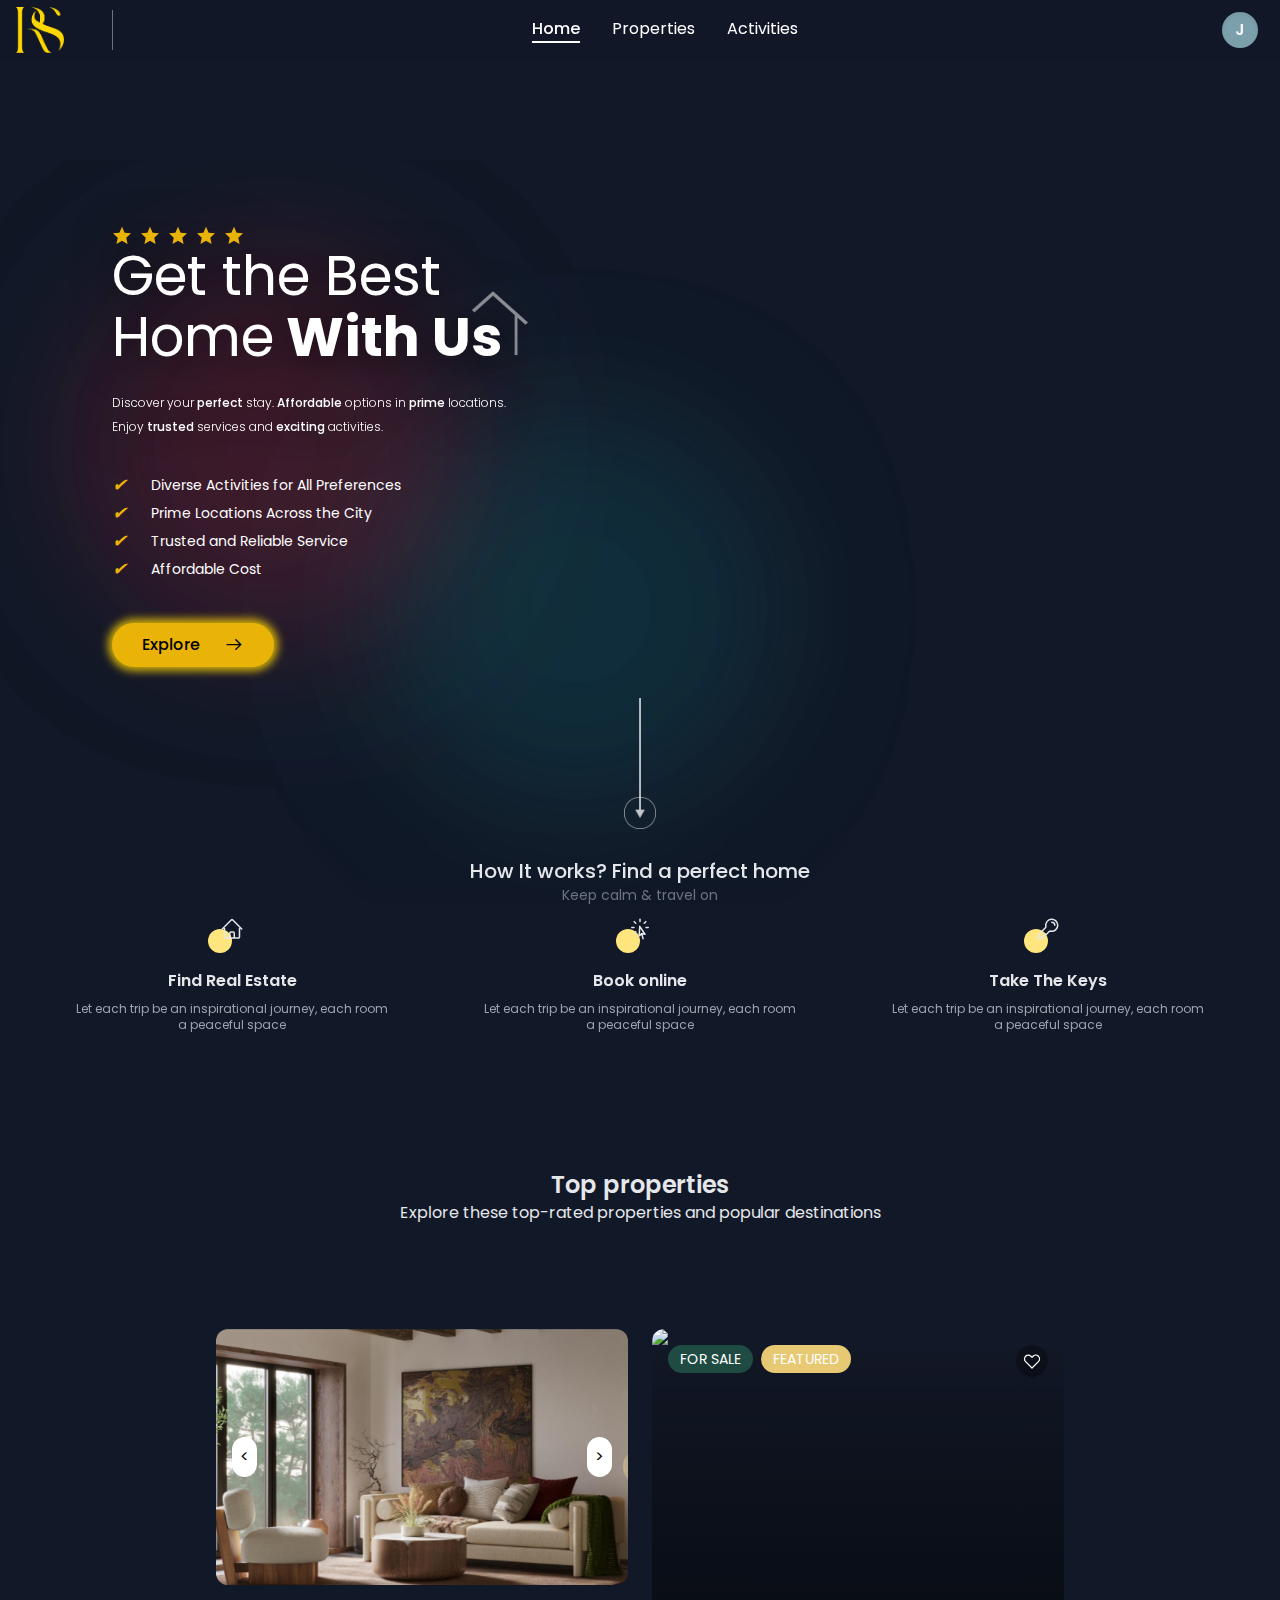
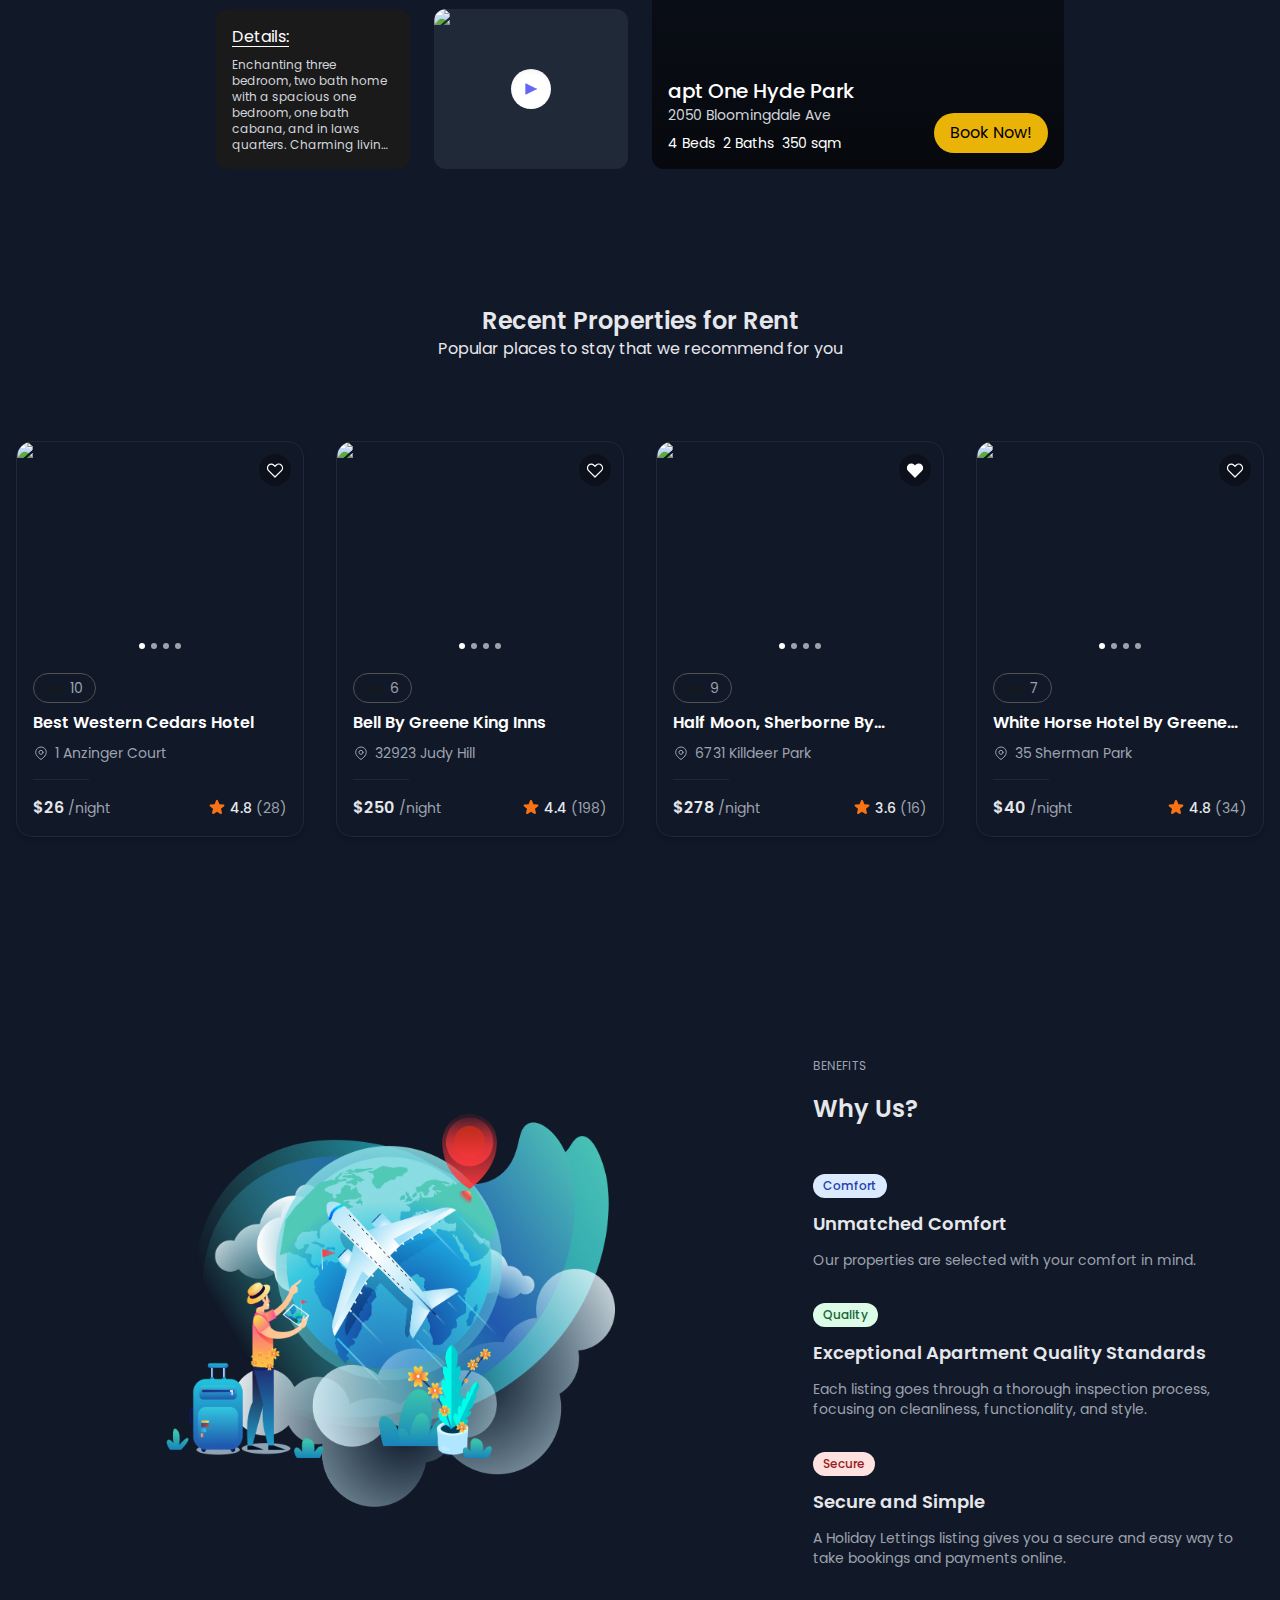
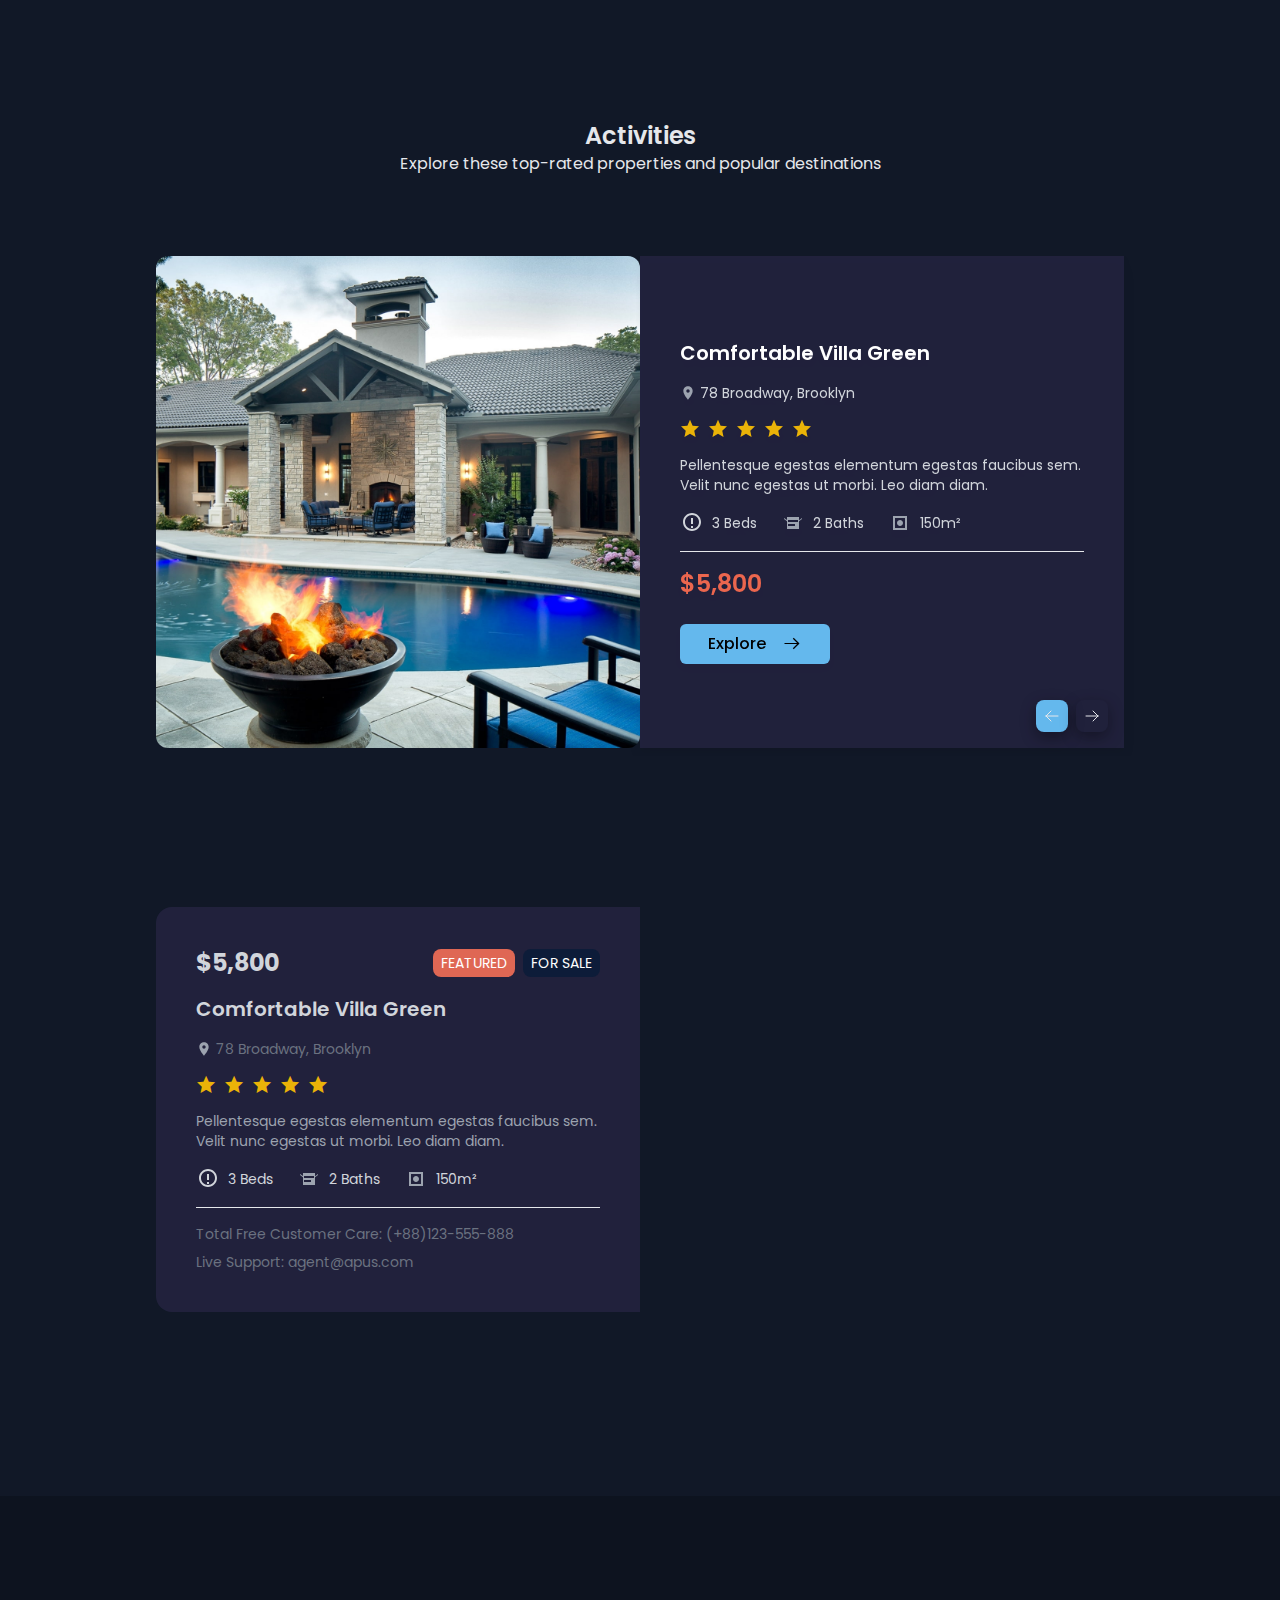
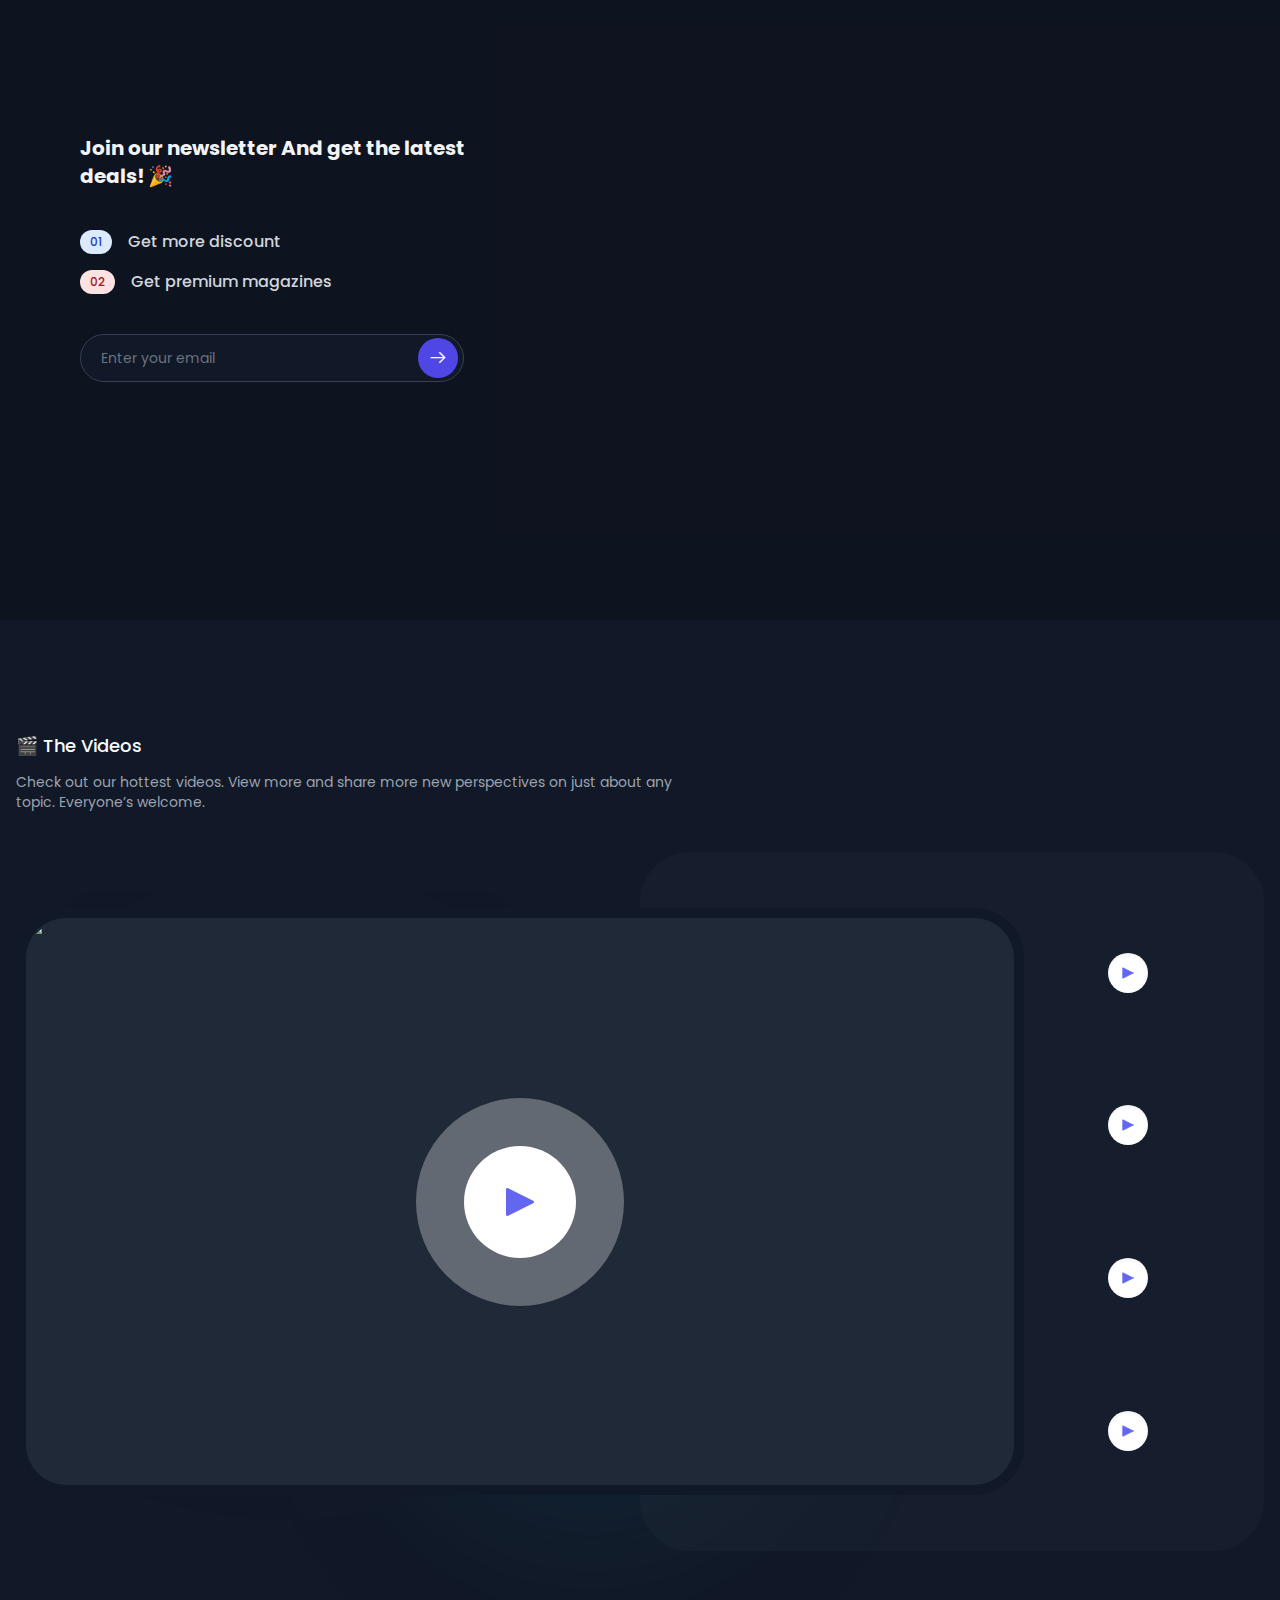
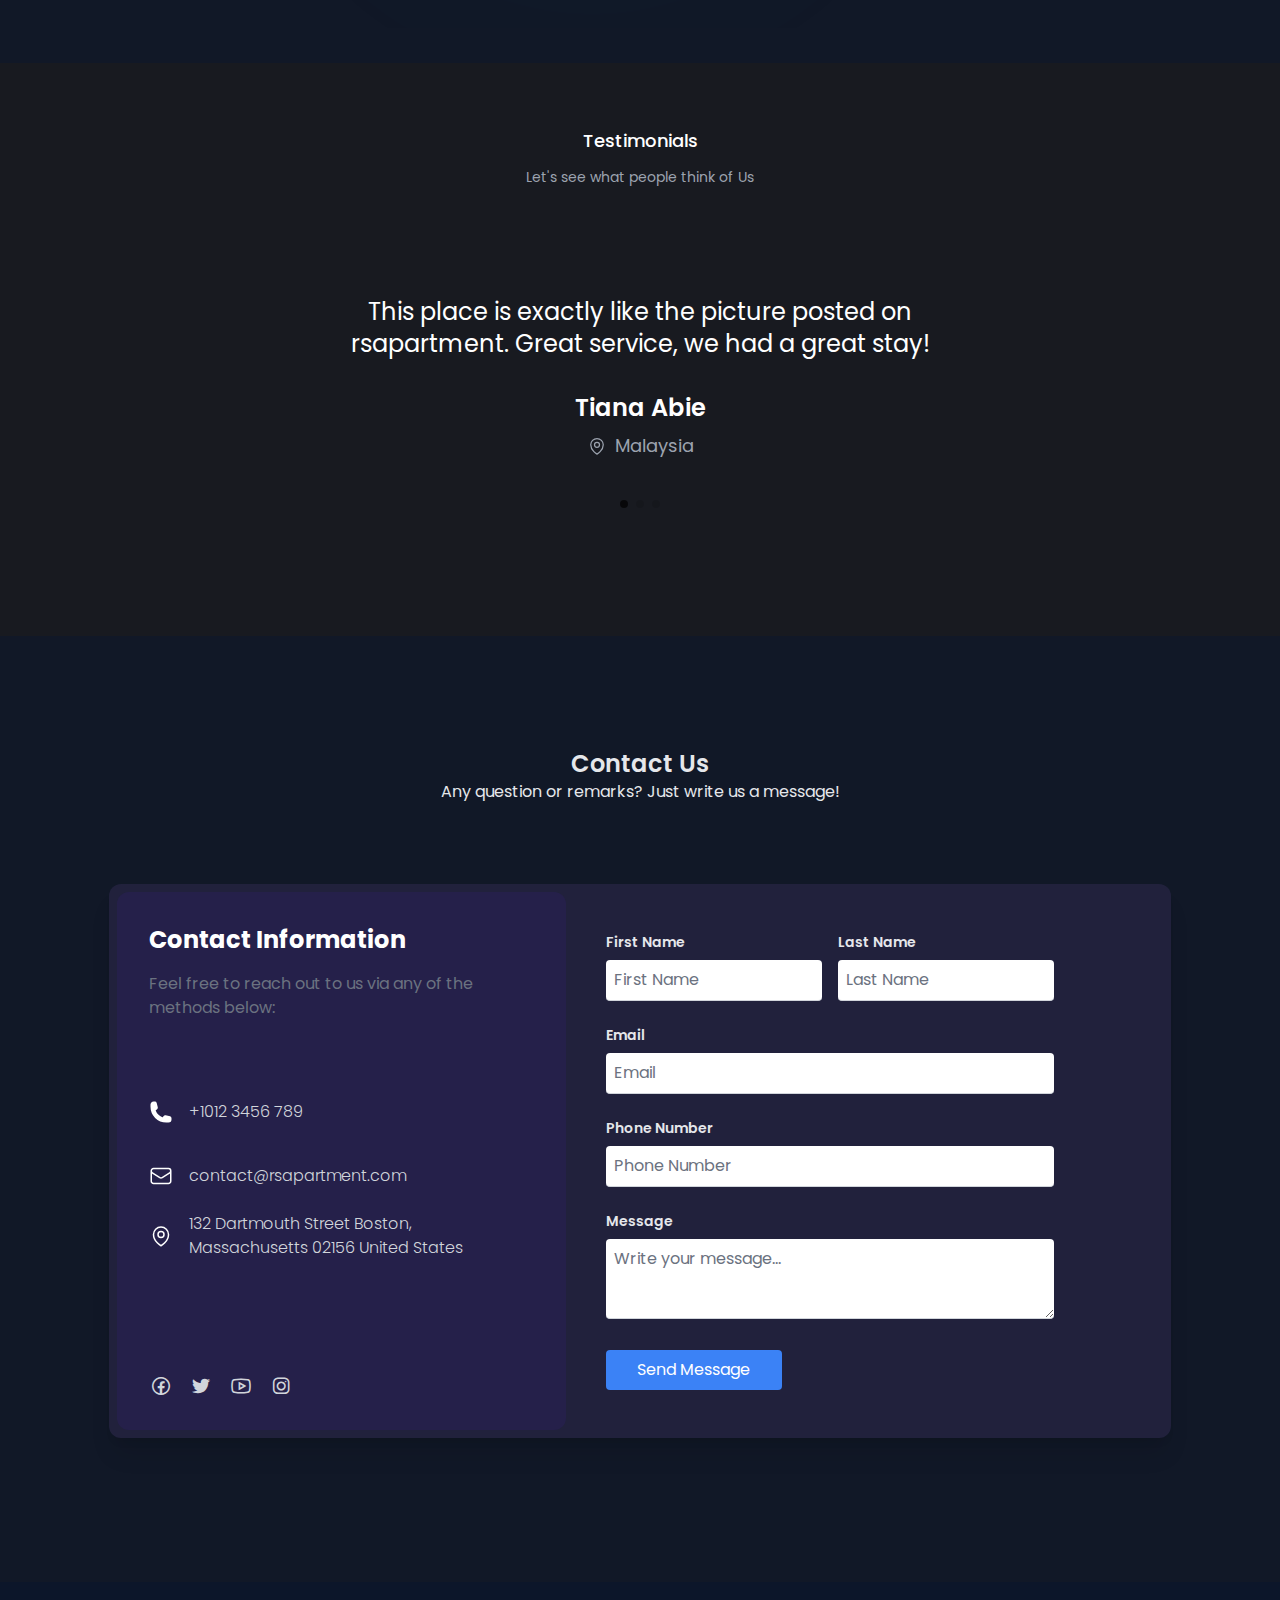
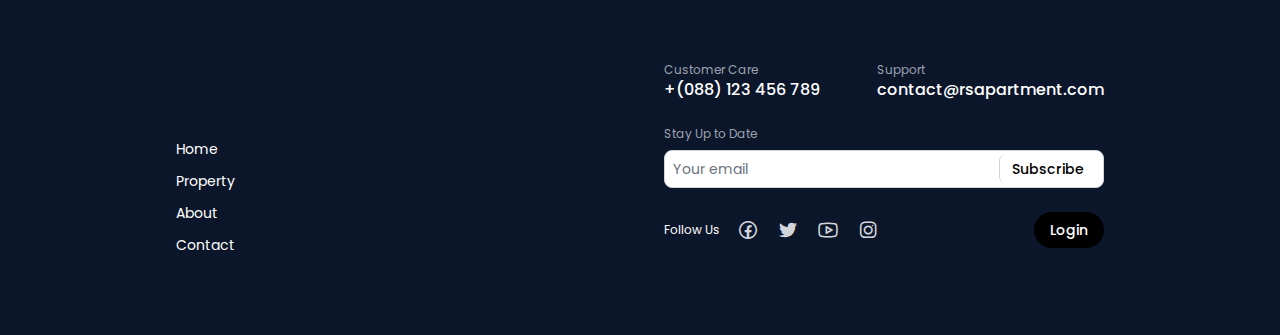
==== commit b94f6c6b: "static1" ====
--- a/index.html
+++ b/index.html
@@ -1 +1 @@
-<!DOCTYPE html><html lang="en" class="__className_2bdbd2"><head><meta charSet="utf-8"/><meta name="viewport" content="width=device-width, initial-scale=1"/><link rel="preload" as="image" imageSrcSet="/_next/image?url=%2F_next%2Fstatic%2Fmedia%2FCalque_1.af88324d.png&amp;w=256&amp;q=75 1x, /_next/image?url=%2F_next%2Fstatic%2Fmedia%2FCalque_1.af88324d.png&amp;w=640&amp;q=75 2x" fetchPriority="high"/><link rel="preload" as="image" imageSrcSet="/_next/image?url=%2F_next%2Fstatic%2Fmedia%2Fhero-right.4859d624.png&amp;w=1080&amp;q=75 1x, /_next/image?url=%2F_next%2Fstatic%2Fmedia%2Fhero-right.4859d624.png&amp;w=2048&amp;q=75 2x" fetchPriority="high"/><link rel="stylesheet" href="/_next/static/css/387f4d9fa987e4cb.css" data-precedence="next"/><link rel="stylesheet" href="/_next/static/css/98d70d3fc52a58da.css" data-precedence="next"/><link rel="stylesheet" href="/_next/static/css/62670863be736411.css" data-precedence="next"/><link rel="stylesheet" href="/_next/static/css/5363ddd6d5840d7a.css" data-precedence="next"/><link rel="preload" as="script" fetchPriority="low" href="/_next/static/chunks/webpack-aed3966dd116b959.js"/><script src="/_next/static/chunks/fd9d1056-b4f681ed0000f81e.js" async=""></script><script src="/_next/static/chunks/117-366f020db61b1c9b.js" async=""></script><script src="/_next/static/chunks/main-app-fe300e536c911067.js" async=""></script><script src="/_next/static/chunks/648-c507504cc2bc87cb.js" async=""></script><script src="/_next/static/chunks/878-31d28b097f576a84.js" async=""></script><script src="/_next/static/chunks/833-5b0db3761e0dffb0.js" async=""></script><script src="/_next/static/chunks/app/page-41e6ec3a9a3d742c.js" async=""></script><script src="/_next/static/chunks/779-f5cfdd383494fc1b.js" async=""></script><script src="/_next/static/chunks/30-24f95075e10e330b.js" async=""></script><script src="/_next/static/chunks/914-6df726789da103ff.js" async=""></script><script src="/_next/static/chunks/app/layout-02a56b5090d56374.js" async=""></script><link rel="icon" href="/favicon.ico" type="image/x-icon" sizes="16x16"/><script src="/_next/static/chunks/polyfills-42372ed130431b0a.js" noModule=""></script></head><body class="bg-white text-base dark:bg-neutral-900 text-neutral-900 dark:text-neutral-200"><div class="   top-0 sticky w-full left-0 right-0 z-40 nc-header-bg hidden sm:block "><div class="MainNav2 z-10 "><div class="px-16 h-[60px] mb-[-60px] lg:container  flex justify-start"><div class="hidden sm:flex w-fit "><a class="ttnc-logo inline-block text-primary-6000 focus:outline-none focus:ring-0 w-24  self-center flex  items-center" href="/"></a><div class="hidden lg:block self-center h-10 border-l border-neutral-300 dark:border-neutral-500"></div></div><div class="hidden sm:flex flex-1 justify-center items-center space-x-8"><a class="block  dark:text-white border-b-2 flex-shrink-0 capitalize dark:border-white border-black font-medium" href="/">Home</a><a class="block dark:text-white  border-b-2 flex-shrink-0 capitalize border-transparent" href="/properties">Properties</a><a class="block dark:text-white  border-b-2 flex-shrink-0 capitalize border-transparent" href="/activities">Activities</a></div><div class="hidden sm:flex flex-shrink-0 justify-end flex-1 lg:flex-none text-neutral-700 dark:text-neutral-100"><div class="AvatarDropdown relative flex " data-headlessui-state=""><button class="self-center w-10 h-10 sm:w-12 sm:h-12 rounded-full text-slate-700 dark:text-slate-300 hover:bg-gray-600 dark:hover:bg-slate-800 focus:outline-none flex items-center justify-center" type="button" aria-expanded="false" data-headlessui-state=""><div class="wil-avatar relative flex-shrink-0 inline-flex items-center justify-center text-neutral-100 uppercase font-semibold shadow-inner rounded-full w-8 h-8 sm:w-9 sm:h-9 ring-1 ring-white dark:ring-neutral-900" style="background-color:#7B9FAB"><span class="wil-avatar__name">J</span></div></button></div></div></div></div></div><div class="h-1 absolute invisible"></div><main class="nc-PageHome overflow-hidden relative"><div class="nc-BgGlassmorphism absolute inset-x-0 md:top-10 xl:top-40 min-h-0 pl-20 py-24 flex overflow-hidden z-[-10]" data-nc-id="BgGlassmorphism"><span class="block bg-[#ef233c] w-72 h-72 rounded-full mix-blend-multiply filter blur-3xl opacity-10 lg:w-96 lg:h-96"></span><span class="block bg-[#04868b] w-72 h-72 -ml-20 mt-40 rounded-full mix-blend-multiply filter blur-3xl opacity-10 lg:w-96 lg:h-96 nc-animation-delay-2000"></span></div><div class="hero"><div class="nc-BgGlassmorphism absolute inset-x-0 md:top-10 xl:top-40 min-h-0 pl-20 py-24 flex overflow-hidden z-[-10]" data-nc-id="BgGlassmorphism"><span class="block bg-[#ef233c] w-72 h-72 rounded-full mix-blend-multiply filter blur-3xl opacity-10 lg:w-96 lg:h-96"></span><span class="block bg-[#04868b] w-72 h-72 -ml-20 mt-40 rounded-full mix-blend-multiply filter blur-3xl opacity-10 lg:w-96 lg:h-96 nc-animation-delay-2000"></span></div><div class="nc-SectionHero   flex  lg:flex-col relative "><div class="block lg:hidden mt-12"><div class="flex  sm:hidden justify-center"><img alt="hero" fetchPriority="high" width="214" height="202" decoding="async" data-nimg="1" class="w-16 my-8" style="color:transparent" srcSet="/_next/image?url=%2F_next%2Fstatic%2Fmedia%2FCalque_1.af88324d.png&amp;w=256&amp;q=75 1x, /_next/image?url=%2F_next%2Fstatic%2Fmedia%2FCalque_1.af88324d.png&amp;w=640&amp;q=75 2x" src="/_next/image?url=%2F_next%2Fstatic%2Fmedia%2FCalque_1.af88324d.png&amp;w=640&amp;q=75"/></div><div class="flex flex-col items-start space-y-8 sm:space-y-10 "><div class="nc-Section-Heading relative font text-3xl sm:text-2xl md:text-5xl  !leading-[114%]"><div class="max-w-2xl"><h2 class="text-md  md:text-lg font-medium">Get the Best  Home<span class="font-semibold"> With Us</span></h2></div></div><span class="text-base md:text-lg text-neutral-500 dark:text-neutral-400 ">Discover your <span class="font-medium">perfect</span> stay.<!-- --> <span class="font-medium">Affordable</span> options in<!-- --> <span class="font-medium">prime</span> locations. Enjoy<!-- --> <span class="font-medium">trusted</span> services and<!-- --> <span class="font-medium">exciting</span> activities.</span><a class="nc-Button relative h-auto inline-flex items-center justify-center rounded-full transition-colors text-sm sm:text-base font-medium px-3 py-2 sm:px-7  ttnc-ButtonPrimary disabled:bg-opacity-70  text-black   text-black border-2 border-yellow-500 z-0 bg-yellow-500 hover:text-black shadow-[0_0_8px_4px_rgba(255,215,0,0.8)] transition-all duration-300  " href="/listing-stay-map">Explore <i class="las ml-4 la-arrow-right text-xl"></i></a></div><div class="mt-8 w-full"><img alt="hero" fetchPriority="high" width="1001" height="1031" decoding="async" data-nimg="1" class="w-full" style="color:transparent" srcSet="/_next/image?url=%2F_next%2Fstatic%2Fmedia%2Fhero-right.4859d624.png&amp;w=1080&amp;q=75 1x, /_next/image?url=%2F_next%2Fstatic%2Fmedia%2Fhero-right.4859d624.png&amp;w=2048&amp;q=75 2x" src="/_next/image?url=%2F_next%2Fstatic%2Fmedia%2Fhero-right.4859d624.png&amp;w=2048&amp;q=75"/></div></div><div class="hidden  header container   space-y-24 h-[85vh] lg:space-y-28  lg:flex lg:flex-row mx-auto lg:items-center"><div class="flex-shrink-0  flex flex-col items-start  ml-8   xl:pr-14  xl:mr-0"><h2 class="font-normal text-lg sm:text-lg md:text-2xl lg:text-[40px] xl:text-[55px] text-white !leading-[110%] drop-shadow-[0_4px_20px_rgba(0,0,0,0.74)]"><div class="flex space-x-2"><i class="las la-star text-yellow-500 text-xl "></i><i class="las la-star text-yellow-500 text-xl "></i><i class="las la-star text-yellow-500 text-xl "></i><i class="las la-star text-yellow-500 text-xl "></i><i class="las la-star text-yellow-500 text-xl "></i></div>Get the Best <br/> <span class="flex">Home<span class="ml-3 flex font-bold "> With Us<img alt="icon" loading="lazy" width="315" height="403" decoding="async" data-nimg="1" class="w-14 h-16 ml-[-30px] mt-[-16px]" style="color:transparent" srcSet="/_next/image?url=%2F_next%2Fstatic%2Fmedia%2Fhalfhouse.5759560c.png&amp;w=384&amp;q=75 1x, /_next/image?url=%2F_next%2Fstatic%2Fmedia%2Fhalfhouse.5759560c.png&amp;w=640&amp;q=75 2x" src="/_next/image?url=%2F_next%2Fstatic%2Fmedia%2Fhalfhouse.5759560c.png&amp;w=640&amp;q=75"/></span></span></h2><span class="text-xs mt-6 sm:text-sm md:text-base lg:text-[12px] font-light drop-shadow-[0_4px_20px_rgba(0,0,0,0.84)] text-white">Discover your <span class="font-medium"> perfect</span> stay.<span class="font-medium"> Affordable</span> options in<span class="font-medium"> prime</span> locations. <br/>Enjoy <span class="font-medium"> trusted</span> services and<span class="font-medium"> exciting</span> activities.</span><div class="md:mt-4"><span class="flex items-center text-sm sm:text-md md:text-sm font-light mt-4 text-white "><i class="text-lg text-yellow-500 mr-6">✔</i><span class="font-normal"> Diverse Activities for All Preferences</span></span><span class="flex items-center text-sm sm:text-md md:text-sm font-light text-white "><i class="text-lg text-yellow-500 mr-6">✔</i><span class="font-normal"> Prime Locations Across the City</span></span><span class="flex items-center text-sm sm:text-md md:text-sm font-light text-white "><i class="text-lg text-yellow-500 mr-6">✔</i><span class="font-normal"> Trusted and Reliable Service</span></span><span class="flex items-center text-sm sm:text-md md:text-sm font-light  text-white "><i class="text-lg text-yellow-500 mr-6">✔</i><span class="font-normal">Affordable Cost</span></span></div><a class="nc-Button relative h-auto inline-flex items-center justify-center rounded-full transition-colors text-sm sm:text-base font-medium px-3  py-2 sm:px-7  ttnc-ButtonPrimary disabled:bg-opacity-70  text-black   mt-10 z-0 text-black border-2 border-yellow-500 bg-yellow-500 hover:text-white hover:bg-opacity-60 shadow-[0_0_8px_4px_rgba(255,215,0,0.8)]  transition-all ease-in-out duration-300  " href="/listing-stay-map">Explore<!-- --> <i class="las la-arrow-right text-xl ml-6  "></i></a></div></div>        <img alt="icon" loading="lazy" width="152" height="620" decoding="async" data-nimg="1" class="w-8 h-18 hidden lg:block absolute bottom-0 left-1/2 transform -translate-x-1/2" style="color:transparent" srcSet="/_next/image?url=%2F_next%2Fstatic%2Fmedia%2Farrow.b8c491db.png&amp;w=256&amp;q=75 1x, /_next/image?url=%2F_next%2Fstatic%2Fmedia%2Farrow.b8c491db.png&amp;w=384&amp;q=75 2x" src="/_next/image?url=%2F_next%2Fstatic%2Fmedia%2Farrow.b8c491db.png&amp;w=384&amp;q=75"/></div></div><div class="container relative space-y-24 lg:space-y-28"><div class="relative"><div class="md:hidden"><div class="nc-BgGlassmorphism absolute inset-x-0 md:top-10 xl:top-40 min-h-0 pl-20 py-24 flex overflow-hidden z-[-10]" data-nc-id="BgGlassmorphism"><span class="block bg-[#ef233c] w-72 h-72 rounded-full mix-blend-multiply filter blur-3xl opacity-10 lg:w-96 lg:h-96"></span><span class="block bg-[#04868b] w-72 h-72 -ml-20 mt-40 rounded-full mix-blend-multiply filter blur-3xl opacity-10 lg:w-96 lg:h-96 nc-animation-delay-2000"></span></div><div class="nc-BgGlassmorphism absolute inset-x-0 md:top-10 xl:top-40 min-h-0 pl-20 py-24 flex overflow-hidden z-[-10]" data-nc-id="BgGlassmorphism"><span class="block bg-[#ef233c] w-72 h-72 rounded-full mix-blend-multiply filter blur-3xl opacity-10 lg:w-96 lg:h-96"></span><span class="block bg-[#04868b] w-72 h-72 -ml-20 mt-40 rounded-full mix-blend-multiply filter blur-3xl opacity-10 lg:w-96 lg:h-96 nc-animation-delay-2000"></span></div></div><div class="nc-SectionHowItWork mt-[-60px]" data-nc-id="SectionHowItWork"><div class="mx-auto p-6 bg-[#FEF2E5] dark:bg-transparent backdrop-blur-md rounded-[40px] "><h1 class="text-xl font-medium text-center">How It works? Find a perfect home</h1><p class="text-sm text-center text-neutral-500">Keep calm &amp; travel on</p><div class="relative flex flex-wrap justify-center items-center w-full md:grid md:grid-cols-3 gap-6"><div class="flex flex-col items-center justify-center text-center max-w-80 mx-auto"><div class="w-12 h-12 flex items-center justify-center relative"><span class="absolute z-[-10] h-6 w-6 rounded-full bg-[#FFE57D]" style="left:0px;bottom:0px"></span><span class="text-md"><svg xmlns="http://www.w3.org/2000/svg" fill="none" viewBox="0 0 24 24" stroke-width="1.5" stroke="currentColor" class="size-6"><path stroke-linecap="round" stroke-linejoin="round" d="m2.25 12 8.954-8.955c.44-.439 1.152-.439 1.591 0L21.75 12M4.5 9.75v10.125c0 .621.504 1.125 1.125 1.125H9.75v-4.875c0-.621.504-1.125 1.125-1.125h2.25c.621 0 1.125.504 1.125 1.125V21h4.125c.621 0 1.125-.504 1.125-1.125V9.75M8.25 21h8.25"></path></svg></span></div><div class="w-full mt-4"><h3 class="text-base font-semibold">Find Real Estate</h3><span class="block w-full text-xs mt-2 text-neutral-500 dark:text-neutral-400">Let each trip be an inspirational journey, each room a peaceful space</span></div></div><div class="flex flex-col items-center justify-center text-center max-w-80 mx-auto"><div class="w-12 h-12 flex items-center justify-center relative"><span class="absolute z-[-10] h-6 w-6 rounded-full bg-[#FFE57D]" style="left:0px;bottom:0px"></span><span class="text-md"><svg xmlns="http://www.w3.org/2000/svg" fill="none" viewBox="0 0 24 24" stroke-width="1.5" stroke="currentColor" class="size-6"><path stroke-linecap="round" stroke-linejoin="round" d="M15.042 21.672 13.684 16.6m0 0-2.51 2.225.569-9.47 5.227 7.917-3.286-.672ZM12 2.25V4.5m5.834.166-1.591 1.591M20.25 10.5H18M7.757 14.743l-1.59 1.59M6 10.5H3.75m4.007-4.243-1.59-1.59"></path></svg></span></div><div class="w-full mt-4"><h3 class="text-base font-semibold">Book online</h3><span class="block w-full text-xs mt-2 text-neutral-500 dark:text-neutral-400">Let each trip be an inspirational journey, each room a peaceful space</span></div></div><div class="flex flex-col items-center justify-center text-center max-w-80 mx-auto"><div class="w-12 h-12 flex items-center justify-center relative"><span class="absolute z-[-10] h-6 w-6 rounded-full bg-[#FFE57D]" style="left:0px;bottom:0px"></span><span class="text-md"><svg xmlns="http://www.w3.org/2000/svg" fill="none" viewBox="0 0 24 24" stroke-width="1.5" stroke="currentColor" class="size-6"><path stroke-linecap="round" stroke-linejoin="round" d="M15.75 5.25a3 3 0 0 1 3 3m3 0a6 6 0 0 1-7.029 5.912c-.563-.097-1.159.026-1.563.43L10.5 17.25H8.25v2.25H6v2.25H2.25v-2.818c0-.597.237-1.17.659-1.591l6.499-6.499c.404-.404.527-1 .43-1.563A6 6 0 1 1 21.75 8.25Z"></path></svg></span></div><div class="w-full mt-4"><h3 class="text-base font-semibold">Take The Keys</h3><span class="block w-full text-xs mt-2 text-neutral-500 dark:text-neutral-400">Let each trip be an inspirational journey, each room a peaceful space</span></div></div></div></div></div></div><div><div class="w-full my-5 md:my-20 mx-auto flex-col text-center"><h1 class=" text-2xl font-semibold">Top properties</h1><span class="">Explore these top-rated properties and popular destinations</span></div><section class="p-6 nice container md:w-[70vw] xl:max-w-full text-white flex flex-col md:flex-row gap-6"><div class="left flex flex-1  flex-col gap-6"><div class=" bg-neutral-900 md:h-64 slider rounded-xl overflow-hidden"><div class="relative w-full  md:h-full"><img alt="Gallery image 1" loading="lazy" width="600" height="400" decoding="async" data-nimg="1" class="w-full h-full object-cover" style="color:transparent" srcSet="/_next/image?url=%2F_next%2Fstatic%2Fmedia%2Ftop1.3f39836f.png&amp;w=640&amp;q=75 1x, /_next/image?url=%2F_next%2Fstatic%2Fmedia%2Ftop1.3f39836f.png&amp;w=1200&amp;q=75 2x" src="/_next/image?url=%2F_next%2Fstatic%2Fmedia%2Ftop1.3f39836f.png&amp;w=1200&amp;q=75"/><button class="absolute left-4 top-1/2 transform -translate-y-1/2 bg-white text-black rounded-full p-2">&lt;</button><button class="absolute right-4 top-1/2 transform -translate-y-1/2 bg-white text-black rounded-full p-2">&gt;</button></div></div><div class="grid grid-cols-1  md:grid-cols-2 gap-6"><div class="bg-[#1A1A1A]  rounded-xl p-4 overflow-hidden text-ellipsis"><h3 class="text-base underline decoration-1 underline-offset-4 font-normal">Details:</h3><p class="text-xs mt-2 text-gray-300 line-clamp-6">Enchanting three bedroom, two bath home with a spacious one bedroom, one bath cabana, and in laws quarters. Charming living area features a fireplace and more.</p></div><div class="group aspect-w-16 aspect-h-10 bg-neutral-800 rounded-xl overflow-hidden relative" title="Sample Video"><div class="cursor-pointer absolute inset-0 flex items-center justify-center z-10"><div class="nc-NcPlayIcon2 bg-white relative rounded-full shadow-inner w-8 h-8 md:w-10 md:h-10" data-nc-id="NcPlayIcon2"><span class="absolute inset-0 flex items-center justify-center text-primary-500"><svg class="w-5 h-5" width="24" height="24" fill="currentColor" viewBox="0 0 24 24"><path stroke="currentColor" stroke-linecap="round" stroke-linejoin="round" stroke-width="1" d="M18.25 12L5.75 5.75V18.25L18.25 12Z"></path></svg></span></div></div><img title="Sample Video" alt="Sample Video" loading="lazy" decoding="async" data-nimg="fill" class="object-cover w-full h-full transform transition-transform group-hover:scale-105 duration-300" style="position:absolute;height:100%;width:100%;left:0;top:0;right:0;bottom:0;color:transparent" sizes="100vw" srcSet="/_next/image?url=https%3A%2F%2Fimages.pexels.com%2Fphotos%2F131423%2Fpexels-photo-131423.jpeg%3Fauto%3Dcompress%26cs%3Dtinysrgb%26dpr%3D2%26h%3D750%26w%3D1260&amp;w=640&amp;q=75 640w, /_next/image?url=https%3A%2F%2Fimages.pexels.com%2Fphotos%2F131423%2Fpexels-photo-131423.jpeg%3Fauto%3Dcompress%26cs%3Dtinysrgb%26dpr%3D2%26h%3D750%26w%3D1260&amp;w=750&amp;q=75 750w, /_next/image?url=https%3A%2F%2Fimages.pexels.com%2Fphotos%2F131423%2Fpexels-photo-131423.jpeg%3Fauto%3Dcompress%26cs%3Dtinysrgb%26dpr%3D2%26h%3D750%26w%3D1260&amp;w=828&amp;q=75 828w, /_next/image?url=https%3A%2F%2Fimages.pexels.com%2Fphotos%2F131423%2Fpexels-photo-131423.jpeg%3Fauto%3Dcompress%26cs%3Dtinysrgb%26dpr%3D2%26h%3D750%26w%3D1260&amp;w=1080&amp;q=75 1080w, /_next/image?url=https%3A%2F%2Fimages.pexels.com%2Fphotos%2F131423%2Fpexels-photo-131423.jpeg%3Fauto%3Dcompress%26cs%3Dtinysrgb%26dpr%3D2%26h%3D750%26w%3D1260&amp;w=1200&amp;q=75 1200w, /_next/image?url=https%3A%2F%2Fimages.pexels.com%2Fphotos%2F131423%2Fpexels-photo-131423.jpeg%3Fauto%3Dcompress%26cs%3Dtinysrgb%26dpr%3D2%26h%3D750%26w%3D1260&amp;w=1920&amp;q=75 1920w, /_next/image?url=https%3A%2F%2Fimages.pexels.com%2Fphotos%2F131423%2Fpexels-photo-131423.jpeg%3Fauto%3Dcompress%26cs%3Dtinysrgb%26dpr%3D2%26h%3D750%26w%3D1260&amp;w=2048&amp;q=75 2048w, /_next/image?url=https%3A%2F%2Fimages.pexels.com%2Fphotos%2F131423%2Fpexels-photo-131423.jpeg%3Fauto%3Dcompress%26cs%3Dtinysrgb%26dpr%3D2%26h%3D750%26w%3D1260&amp;w=3840&amp;q=75 3840w" src="/_next/image?url=https%3A%2F%2Fimages.pexels.com%2Fphotos%2F131423%2Fpexels-photo-131423.jpeg%3Fauto%3Dcompress%26cs%3Dtinysrgb%26dpr%3D2%26h%3D750%26w%3D1260&amp;w=3840&amp;q=75"/></div></div></div><div class="right flex-1 relative bg-neutral-900 rounded-xl overflow-hidden aspect-[3/2]"><img alt="Property Main" loading="lazy" width="600" height="400" decoding="async" data-nimg="1" class="w-full h-full object-cover" style="color:transparent" srcSet="/_next/image?url=https%3A%2F%2Fimages.pexels.com%2Fphotos%2F5563472%2Fpexels-photo-5563472.jpeg&amp;w=640&amp;q=75 1x, /_next/image?url=https%3A%2F%2Fimages.pexels.com%2Fphotos%2F5563472%2Fpexels-photo-5563472.jpeg&amp;w=1200&amp;q=75 2x" src="/_next/image?url=https%3A%2F%2Fimages.pexels.com%2Fphotos%2F5563472%2Fpexels-photo-5563472.jpeg&amp;w=1200&amp;q=75"/><div class="absolute inset-0 bg-gradient-to-t from-black to-transparent opacity-30"></div> <div class="absolute inset-0 bg-gradient-to-t from-black to-transparent opacity-30"></div> <div class="absolute inset-0 bg-gradient-to-t from-black to-transparent opacity-30"></div> <div class="absolute top-4 left-4 flex space-x-2"><span class="bg-[#1F4B43] text-white px-3 py-1 rounded-full text-sm">FOR SALE</span><span class="bg-[#E7C873] text-white px-3 py-1 rounded-full text-sm">FEATURED</span></div><div class="absolute top-4 right-4"><div class="nc-BtnLikeIcon w-8 h-8 flex items-center justify-center rounded-full cursor-pointer   text-white bg-black bg-opacity-30 hover:bg-opacity-50 " data-nc-id="BtnLikeIcon" title="Save"><svg xmlns="http://www.w3.org/2000/svg" class="h-5 w-5" fill="none" viewBox="0 0 24 24" stroke="currentColor"><path stroke-linecap="round" stroke-linejoin="round" stroke-width="1.5" d="M4.318 6.318a4.5 4.5 0 000 6.364L12 20.364l7.682-7.682a4.5 4.5 0 00-6.364-6.364L12 7.636l-1.318-1.318a4.5 4.5 0 00-6.364 0z"></path></svg></div></div><div class="absolute bottom-4 left-4 text-white"><h3 class="text-xl font-medium">apt One Hyde Park</h3><p class="text-sm text-gray-300">2050 Bloomingdale Ave</p><div class="flex items-center space-x-2 mt-2 text-sm"><span>4 Beds</span><span>2 Baths</span><span>350 sqm</span></div></div><button class="absolute bottom-4 right-4 bg-yellow-500 text-black px-4 py-2 rounded-full">Book Now!</button></div></section></div><div class="nc-SectionGridFeaturePlaces relative"><div class="w-full my-20 mx-auto flex-col text-center"><h1 class=" text-2xl font-semibold">Recent Properties for Rent</h1><span class="">Popular places to stay that we recommend for you</span></div><div class="grid gap-6 md:gap-8 sm:grid-cols-2 lg:grid-cols-3 xl:grid-cols-4 "><div class="nc-StayCard group relative bg-white dark:bg-neutral-900 border border-neutral-100 dark:border-neutral-800  rounded-2xl overflow-hidden shadow-md transition-shadow " data-nc-id="StayCard"><div class="relative w-full"><div class="relative group group/cardGallerySlider "><div class="w-full overflow-hidden rounded-xl"><a class="relative flex items-center justify-center aspect-w-4 aspect-h-3 " href="/listing-stay-detail"><div class="absolute inset-0" style="opacity:1;transform:none"><img alt="listing card gallery" loading="lazy" decoding="async" data-nimg="fill" class="object-cover " style="position:absolute;height:100%;width:100%;left:0;top:0;right:0;bottom:0;color:transparent" sizes="(max-width: 1025px) 100vw, 300px" srcSet="/_next/image?url=https%3A%2F%2Fimages.pexels.com%2Fphotos%2F1268871%2Fpexels-photo-1268871.jpeg%3Fauto%3Dcompress%26cs%3Dtinysrgb%26dpr%3D1%26w%3D500&amp;w=640&amp;q=75 640w, /_next/image?url=https%3A%2F%2Fimages.pexels.com%2Fphotos%2F1268871%2Fpexels-photo-1268871.jpeg%3Fauto%3Dcompress%26cs%3Dtinysrgb%26dpr%3D1%26w%3D500&amp;w=750&amp;q=75 750w, /_next/image?url=https%3A%2F%2Fimages.pexels.com%2Fphotos%2F1268871%2Fpexels-photo-1268871.jpeg%3Fauto%3Dcompress%26cs%3Dtinysrgb%26dpr%3D1%26w%3D500&amp;w=828&amp;q=75 828w, /_next/image?url=https%3A%2F%2Fimages.pexels.com%2Fphotos%2F1268871%2Fpexels-photo-1268871.jpeg%3Fauto%3Dcompress%26cs%3Dtinysrgb%26dpr%3D1%26w%3D500&amp;w=1080&amp;q=75 1080w, /_next/image?url=https%3A%2F%2Fimages.pexels.com%2Fphotos%2F1268871%2Fpexels-photo-1268871.jpeg%3Fauto%3Dcompress%26cs%3Dtinysrgb%26dpr%3D1%26w%3D500&amp;w=1200&amp;q=75 1200w, /_next/image?url=https%3A%2F%2Fimages.pexels.com%2Fphotos%2F1268871%2Fpexels-photo-1268871.jpeg%3Fauto%3Dcompress%26cs%3Dtinysrgb%26dpr%3D1%26w%3D500&amp;w=1920&amp;q=75 1920w, /_next/image?url=https%3A%2F%2Fimages.pexels.com%2Fphotos%2F1268871%2Fpexels-photo-1268871.jpeg%3Fauto%3Dcompress%26cs%3Dtinysrgb%26dpr%3D1%26w%3D500&amp;w=2048&amp;q=75 2048w, /_next/image?url=https%3A%2F%2Fimages.pexels.com%2Fphotos%2F1268871%2Fpexels-photo-1268871.jpeg%3Fauto%3Dcompress%26cs%3Dtinysrgb%26dpr%3D1%26w%3D500&amp;w=3840&amp;q=75 3840w" src="/_next/image?url=https%3A%2F%2Fimages.pexels.com%2Fphotos%2F1268871%2Fpexels-photo-1268871.jpeg%3Fauto%3Dcompress%26cs%3Dtinysrgb%26dpr%3D1%26w%3D500&amp;w=3840&amp;q=75"/></div></a></div><div class="absolute bottom-0 inset-x-0 h-10 bg-gradient-to-t from-neutral-900 opacity-50 rounded-b-lg"></div><div class="flex items-center justify-center absolute bottom-2 left-1/2 transform -translate-x-1/2 space-x-1.5"><button class="w-1.5 h-1.5 rounded-full bg-white"></button><button class="w-1.5 h-1.5 rounded-full bg-white/60 "></button><button class="w-1.5 h-1.5 rounded-full bg-white/60 "></button><button class="w-1.5 h-1.5 rounded-full bg-white/60 "></button></div></div><div class="nc-BtnLikeIcon w-8 h-8 flex items-center justify-center rounded-full cursor-pointer   text-white bg-black bg-opacity-30 hover:bg-opacity-50 absolute right-3 top-3 z-[1]" data-nc-id="BtnLikeIcon" title="Save"><svg xmlns="http://www.w3.org/2000/svg" class="h-5 w-5" fill="none" viewBox="0 0 24 24" stroke="currentColor"><path stroke-linecap="round" stroke-linejoin="round" stroke-width="1.5" d="M4.318 6.318a4.5 4.5 0 000 6.364L12 20.364l7.682-7.682a4.5 4.5 0 00-6.364-6.364L12 7.636l-1.318-1.318a4.5 4.5 0 00-6.364 0z"></path></svg></div></div><a href="/listing-stay-detail"><div class="p-4 space-y-4"><div class="space-y-2"><span class="flex items-center w-fit text-sm text-neutral-500 dark:text-neutral-400 border border-neutral-300 dark:border-neutral-600 rounded-2xl px-3 py-1"><img alt="Bed Icon" loading="lazy" width="16" height="16" decoding="async" data-nimg="1" class="w-4 h-4 mr-2" style="color:transparent" srcSet="/_next/image?url=%2F_next%2Fstatic%2Fmedia%2Fbed.52ce21d5.png&amp;w=16&amp;q=75 1x, /_next/image?url=%2F_next%2Fstatic%2Fmedia%2Fbed.52ce21d5.png&amp;w=32&amp;q=75 2x" src="/_next/image?url=%2F_next%2Fstatic%2Fmedia%2Fbed.52ce21d5.png&amp;w=32&amp;q=75"/>10</span><div class="flex items-center space-x-2"><h2 class="font-semibold capitalize text-neutral-900 dark:text-white text-base"><span class="line-clamp-1">Best Western Cedars Hotel </span></h2></div><div class="flex items-center text-neutral-500 dark:text-neutral-400 text-sm space-x-1.5"><svg class="h-4 w-4" fill="none" viewBox="0 0 24 24" stroke="currentColor"><path stroke-linecap="round" stroke-linejoin="round" stroke-width="1.5" d="M17.657 16.657L13.414 20.9a1.998 1.998 0 01-2.827 0l-4.244-4.243a8 8 0 1111.314 0z"></path><path stroke-linecap="round" stroke-linejoin="round" stroke-width="1.5" d="M15 11a3 3 0 11-6 0 3 3 0 016 0z"></path></svg><span class="">1 Anzinger Court</span></div></div><div class="w-14 border-b border-neutral-100 dark:border-neutral-800"></div><div class="flex justify-between items-center"><span class="text-base font-semibold">$26<!-- --> <span class="text-sm text-neutral-500 dark:text-neutral-400 font-normal">/night</span></span><div class="nc-StartRating flex items-center space-x-1 text-sm  " data-nc-id="StartRating"><div class="pb-[2px]"><svg xmlns="http://www.w3.org/2000/svg" viewBox="0 0 24 24" fill="currentColor" aria-hidden="true" data-slot="icon" class="w-[18px] h-[18px] text-orange-500"><path fill-rule="evenodd" d="M10.788 3.21c.448-1.077 1.976-1.077 2.424 0l2.082 5.006 5.404.434c1.164.093 1.636 1.545.749 2.305l-4.117 3.527 1.257 5.273c.271 1.136-.964 2.033-1.96 1.425L12 18.354 7.373 21.18c-.996.608-2.231-.29-1.96-1.425l1.257-5.273-4.117-3.527c-.887-.76-.415-2.212.749-2.305l5.404-.434 2.082-5.005Z" clip-rule="evenodd"></path></svg></div><span class="font-medium ">4.8</span><span class="text-neutral-500 dark:text-neutral-400">(<!-- -->28<!-- -->)</span></div></div></div></a></div><div class="nc-StayCard group relative bg-white dark:bg-neutral-900 border border-neutral-100 dark:border-neutral-800  rounded-2xl overflow-hidden shadow-md transition-shadow " data-nc-id="StayCard"><div class="relative w-full"><div class="relative group group/cardGallerySlider "><div class="w-full overflow-hidden rounded-xl"><a class="relative flex items-center justify-center aspect-w-4 aspect-h-3 " href="/listing-stay-detail"><div class="absolute inset-0" style="opacity:1;transform:none"><img alt="listing card gallery" loading="lazy" decoding="async" data-nimg="fill" class="object-cover " style="position:absolute;height:100%;width:100%;left:0;top:0;right:0;bottom:0;color:transparent" sizes="(max-width: 1025px) 100vw, 300px" srcSet="/_next/image?url=https%3A%2F%2Fimages.pexels.com%2Fphotos%2F6434634%2Fpexels-photo-6434634.jpeg%3Fauto%3Dcompress%26cs%3Dtinysrgb%26dpr%3D1%26w%3D500&amp;w=640&amp;q=75 640w, /_next/image?url=https%3A%2F%2Fimages.pexels.com%2Fphotos%2F6434634%2Fpexels-photo-6434634.jpeg%3Fauto%3Dcompress%26cs%3Dtinysrgb%26dpr%3D1%26w%3D500&amp;w=750&amp;q=75 750w, /_next/image?url=https%3A%2F%2Fimages.pexels.com%2Fphotos%2F6434634%2Fpexels-photo-6434634.jpeg%3Fauto%3Dcompress%26cs%3Dtinysrgb%26dpr%3D1%26w%3D500&amp;w=828&amp;q=75 828w, /_next/image?url=https%3A%2F%2Fimages.pexels.com%2Fphotos%2F6434634%2Fpexels-photo-6434634.jpeg%3Fauto%3Dcompress%26cs%3Dtinysrgb%26dpr%3D1%26w%3D500&amp;w=1080&amp;q=75 1080w, /_next/image?url=https%3A%2F%2Fimages.pexels.com%2Fphotos%2F6434634%2Fpexels-photo-6434634.jpeg%3Fauto%3Dcompress%26cs%3Dtinysrgb%26dpr%3D1%26w%3D500&amp;w=1200&amp;q=75 1200w, /_next/image?url=https%3A%2F%2Fimages.pexels.com%2Fphotos%2F6434634%2Fpexels-photo-6434634.jpeg%3Fauto%3Dcompress%26cs%3Dtinysrgb%26dpr%3D1%26w%3D500&amp;w=1920&amp;q=75 1920w, /_next/image?url=https%3A%2F%2Fimages.pexels.com%2Fphotos%2F6434634%2Fpexels-photo-6434634.jpeg%3Fauto%3Dcompress%26cs%3Dtinysrgb%26dpr%3D1%26w%3D500&amp;w=2048&amp;q=75 2048w, /_next/image?url=https%3A%2F%2Fimages.pexels.com%2Fphotos%2F6434634%2Fpexels-photo-6434634.jpeg%3Fauto%3Dcompress%26cs%3Dtinysrgb%26dpr%3D1%26w%3D500&amp;w=3840&amp;q=75 3840w" src="/_next/image?url=https%3A%2F%2Fimages.pexels.com%2Fphotos%2F6434634%2Fpexels-photo-6434634.jpeg%3Fauto%3Dcompress%26cs%3Dtinysrgb%26dpr%3D1%26w%3D500&amp;w=3840&amp;q=75"/></div></a></div><div class="absolute bottom-0 inset-x-0 h-10 bg-gradient-to-t from-neutral-900 opacity-50 rounded-b-lg"></div><div class="flex items-center justify-center absolute bottom-2 left-1/2 transform -translate-x-1/2 space-x-1.5"><button class="w-1.5 h-1.5 rounded-full bg-white"></button><button class="w-1.5 h-1.5 rounded-full bg-white/60 "></button><button class="w-1.5 h-1.5 rounded-full bg-white/60 "></button><button class="w-1.5 h-1.5 rounded-full bg-white/60 "></button></div></div><div class="nc-BtnLikeIcon w-8 h-8 flex items-center justify-center rounded-full cursor-pointer   text-white bg-black bg-opacity-30 hover:bg-opacity-50 absolute right-3 top-3 z-[1]" data-nc-id="BtnLikeIcon" title="Save"><svg xmlns="http://www.w3.org/2000/svg" class="h-5 w-5" fill="none" viewBox="0 0 24 24" stroke="currentColor"><path stroke-linecap="round" stroke-linejoin="round" stroke-width="1.5" d="M4.318 6.318a4.5 4.5 0 000 6.364L12 20.364l7.682-7.682a4.5 4.5 0 00-6.364-6.364L12 7.636l-1.318-1.318a4.5 4.5 0 00-6.364 0z"></path></svg></div></div><a href="/listing-stay-detail"><div class="p-4 space-y-4"><div class="space-y-2"><span class="flex items-center w-fit text-sm text-neutral-500 dark:text-neutral-400 border border-neutral-300 dark:border-neutral-600 rounded-2xl px-3 py-1"><img alt="Bed Icon" loading="lazy" width="16" height="16" decoding="async" data-nimg="1" class="w-4 h-4 mr-2" style="color:transparent" srcSet="/_next/image?url=%2F_next%2Fstatic%2Fmedia%2Fbed.52ce21d5.png&amp;w=16&amp;q=75 1x, /_next/image?url=%2F_next%2Fstatic%2Fmedia%2Fbed.52ce21d5.png&amp;w=32&amp;q=75 2x" src="/_next/image?url=%2F_next%2Fstatic%2Fmedia%2Fbed.52ce21d5.png&amp;w=32&amp;q=75"/>6</span><div class="flex items-center space-x-2"><h2 class="font-semibold capitalize text-neutral-900 dark:text-white text-base"><span class="line-clamp-1">Bell by Greene King Inns </span></h2></div><div class="flex items-center text-neutral-500 dark:text-neutral-400 text-sm space-x-1.5"><svg class="h-4 w-4" fill="none" viewBox="0 0 24 24" stroke="currentColor"><path stroke-linecap="round" stroke-linejoin="round" stroke-width="1.5" d="M17.657 16.657L13.414 20.9a1.998 1.998 0 01-2.827 0l-4.244-4.243a8 8 0 1111.314 0z"></path><path stroke-linecap="round" stroke-linejoin="round" stroke-width="1.5" d="M15 11a3 3 0 11-6 0 3 3 0 016 0z"></path></svg><span class="">32923 Judy Hill</span></div></div><div class="w-14 border-b border-neutral-100 dark:border-neutral-800"></div><div class="flex justify-between items-center"><span class="text-base font-semibold">$250<!-- --> <span class="text-sm text-neutral-500 dark:text-neutral-400 font-normal">/night</span></span><div class="nc-StartRating flex items-center space-x-1 text-sm  " data-nc-id="StartRating"><div class="pb-[2px]"><svg xmlns="http://www.w3.org/2000/svg" viewBox="0 0 24 24" fill="currentColor" aria-hidden="true" data-slot="icon" class="w-[18px] h-[18px] text-orange-500"><path fill-rule="evenodd" d="M10.788 3.21c.448-1.077 1.976-1.077 2.424 0l2.082 5.006 5.404.434c1.164.093 1.636 1.545.749 2.305l-4.117 3.527 1.257 5.273c.271 1.136-.964 2.033-1.96 1.425L12 18.354 7.373 21.18c-.996.608-2.231-.29-1.96-1.425l1.257-5.273-4.117-3.527c-.887-.76-.415-2.212.749-2.305l5.404-.434 2.082-5.005Z" clip-rule="evenodd"></path></svg></div><span class="font-medium ">4.4</span><span class="text-neutral-500 dark:text-neutral-400">(<!-- -->198<!-- -->)</span></div></div></div></a></div><div class="nc-StayCard group relative bg-white dark:bg-neutral-900 border border-neutral-100 dark:border-neutral-800  rounded-2xl overflow-hidden shadow-md transition-shadow " data-nc-id="StayCard"><div class="relative w-full"><div class="relative group group/cardGallerySlider "><div class="w-full overflow-hidden rounded-xl"><a class="relative flex items-center justify-center aspect-w-4 aspect-h-3 " href="/listing-stay-detail"><div class="absolute inset-0" style="opacity:1;transform:none"><img alt="listing card gallery" loading="lazy" decoding="async" data-nimg="fill" class="object-cover " style="position:absolute;height:100%;width:100%;left:0;top:0;right:0;bottom:0;color:transparent" sizes="(max-width: 1025px) 100vw, 300px" srcSet="/_next/image?url=https%3A%2F%2Fimages.pexels.com%2Fphotos%2F4186560%2Fpexels-photo-4186560.jpeg%3Fauto%3Dcompress%26cs%3Dtinysrgb%26dpr%3D1%26w%3D500&amp;w=640&amp;q=75 640w, /_next/image?url=https%3A%2F%2Fimages.pexels.com%2Fphotos%2F4186560%2Fpexels-photo-4186560.jpeg%3Fauto%3Dcompress%26cs%3Dtinysrgb%26dpr%3D1%26w%3D500&amp;w=750&amp;q=75 750w, /_next/image?url=https%3A%2F%2Fimages.pexels.com%2Fphotos%2F4186560%2Fpexels-photo-4186560.jpeg%3Fauto%3Dcompress%26cs%3Dtinysrgb%26dpr%3D1%26w%3D500&amp;w=828&amp;q=75 828w, /_next/image?url=https%3A%2F%2Fimages.pexels.com%2Fphotos%2F4186560%2Fpexels-photo-4186560.jpeg%3Fauto%3Dcompress%26cs%3Dtinysrgb%26dpr%3D1%26w%3D500&amp;w=1080&amp;q=75 1080w, /_next/image?url=https%3A%2F%2Fimages.pexels.com%2Fphotos%2F4186560%2Fpexels-photo-4186560.jpeg%3Fauto%3Dcompress%26cs%3Dtinysrgb%26dpr%3D1%26w%3D500&amp;w=1200&amp;q=75 1200w, /_next/image?url=https%3A%2F%2Fimages.pexels.com%2Fphotos%2F4186560%2Fpexels-photo-4186560.jpeg%3Fauto%3Dcompress%26cs%3Dtinysrgb%26dpr%3D1%26w%3D500&amp;w=1920&amp;q=75 1920w, /_next/image?url=https%3A%2F%2Fimages.pexels.com%2Fphotos%2F4186560%2Fpexels-photo-4186560.jpeg%3Fauto%3Dcompress%26cs%3Dtinysrgb%26dpr%3D1%26w%3D500&amp;w=2048&amp;q=75 2048w, /_next/image?url=https%3A%2F%2Fimages.pexels.com%2Fphotos%2F4186560%2Fpexels-photo-4186560.jpeg%3Fauto%3Dcompress%26cs%3Dtinysrgb%26dpr%3D1%26w%3D500&amp;w=3840&amp;q=75 3840w" src="/_next/image?url=https%3A%2F%2Fimages.pexels.com%2Fphotos%2F4186560%2Fpexels-photo-4186560.jpeg%3Fauto%3Dcompress%26cs%3Dtinysrgb%26dpr%3D1%26w%3D500&amp;w=3840&amp;q=75"/></div></a></div><div class="absolute bottom-0 inset-x-0 h-10 bg-gradient-to-t from-neutral-900 opacity-50 rounded-b-lg"></div><div class="flex items-center justify-center absolute bottom-2 left-1/2 transform -translate-x-1/2 space-x-1.5"><button class="w-1.5 h-1.5 rounded-full bg-white"></button><button class="w-1.5 h-1.5 rounded-full bg-white/60 "></button><button class="w-1.5 h-1.5 rounded-full bg-white/60 "></button><button class="w-1.5 h-1.5 rounded-full bg-white/60 "></button></div></div><div class="nc-BtnLikeIcon w-8 h-8 flex items-center justify-center rounded-full cursor-pointer nc-BtnLikeIcon--liked  text-white bg-black bg-opacity-30 hover:bg-opacity-50 absolute right-3 top-3 z-[1]" data-nc-id="BtnLikeIcon" title="Save"><svg xmlns="http://www.w3.org/2000/svg" class="h-5 w-5" fill="currentColor" viewBox="0 0 24 24" stroke="currentColor"><path stroke-linecap="round" stroke-linejoin="round" stroke-width="1.5" d="M4.318 6.318a4.5 4.5 0 000 6.364L12 20.364l7.682-7.682a4.5 4.5 0 00-6.364-6.364L12 7.636l-1.318-1.318a4.5 4.5 0 00-6.364 0z"></path></svg></div></div><a href="/listing-stay-detail"><div class="p-4 space-y-4"><div class="space-y-2"><span class="flex items-center w-fit text-sm text-neutral-500 dark:text-neutral-400 border border-neutral-300 dark:border-neutral-600 rounded-2xl px-3 py-1"><img alt="Bed Icon" loading="lazy" width="16" height="16" decoding="async" data-nimg="1" class="w-4 h-4 mr-2" style="color:transparent" srcSet="/_next/image?url=%2F_next%2Fstatic%2Fmedia%2Fbed.52ce21d5.png&amp;w=16&amp;q=75 1x, /_next/image?url=%2F_next%2Fstatic%2Fmedia%2Fbed.52ce21d5.png&amp;w=32&amp;q=75 2x" src="/_next/image?url=%2F_next%2Fstatic%2Fmedia%2Fbed.52ce21d5.png&amp;w=32&amp;q=75"/>9</span><div class="flex items-center space-x-2"><h2 class="font-semibold capitalize text-neutral-900 dark:text-white text-base"><span class="line-clamp-1">Half Moon, Sherborne by Marston&#x27;s Inns </span></h2></div><div class="flex items-center text-neutral-500 dark:text-neutral-400 text-sm space-x-1.5"><svg class="h-4 w-4" fill="none" viewBox="0 0 24 24" stroke="currentColor"><path stroke-linecap="round" stroke-linejoin="round" stroke-width="1.5" d="M17.657 16.657L13.414 20.9a1.998 1.998 0 01-2.827 0l-4.244-4.243a8 8 0 1111.314 0z"></path><path stroke-linecap="round" stroke-linejoin="round" stroke-width="1.5" d="M15 11a3 3 0 11-6 0 3 3 0 016 0z"></path></svg><span class="">6731 Killdeer Park</span></div></div><div class="w-14 border-b border-neutral-100 dark:border-neutral-800"></div><div class="flex justify-between items-center"><span class="text-base font-semibold">$278<!-- --> <span class="text-sm text-neutral-500 dark:text-neutral-400 font-normal">/night</span></span><div class="nc-StartRating flex items-center space-x-1 text-sm  " data-nc-id="StartRating"><div class="pb-[2px]"><svg xmlns="http://www.w3.org/2000/svg" viewBox="0 0 24 24" fill="currentColor" aria-hidden="true" data-slot="icon" class="w-[18px] h-[18px] text-orange-500"><path fill-rule="evenodd" d="M10.788 3.21c.448-1.077 1.976-1.077 2.424 0l2.082 5.006 5.404.434c1.164.093 1.636 1.545.749 2.305l-4.117 3.527 1.257 5.273c.271 1.136-.964 2.033-1.96 1.425L12 18.354 7.373 21.18c-.996.608-2.231-.29-1.96-1.425l1.257-5.273-4.117-3.527c-.887-.76-.415-2.212.749-2.305l5.404-.434 2.082-5.005Z" clip-rule="evenodd"></path></svg></div><span class="font-medium ">3.6</span><span class="text-neutral-500 dark:text-neutral-400">(<!-- -->16<!-- -->)</span></div></div></div></a></div><div class="nc-StayCard group relative bg-white dark:bg-neutral-900 border border-neutral-100 dark:border-neutral-800  rounded-2xl overflow-hidden shadow-md transition-shadow " data-nc-id="StayCard"><div class="relative w-full"><div class="relative group group/cardGallerySlider "><div class="w-full overflow-hidden rounded-xl"><a class="relative flex items-center justify-center aspect-w-4 aspect-h-3 " href="/listing-stay-detail"><div class="absolute inset-0" style="opacity:1;transform:none"><img alt="listing card gallery" loading="lazy" decoding="async" data-nimg="fill" class="object-cover " style="position:absolute;height:100%;width:100%;left:0;top:0;right:0;bottom:0;color:transparent" sizes="(max-width: 1025px) 100vw, 300px" srcSet="/_next/image?url=https%3A%2F%2Fimages.pexels.com%2Fphotos%2F2290738%2Fpexels-photo-2290738.jpeg%3Fauto%3Dcompress%26cs%3Dtinysrgb%26dpr%3D1%26w%3D500&amp;w=640&amp;q=75 640w, /_next/image?url=https%3A%2F%2Fimages.pexels.com%2Fphotos%2F2290738%2Fpexels-photo-2290738.jpeg%3Fauto%3Dcompress%26cs%3Dtinysrgb%26dpr%3D1%26w%3D500&amp;w=750&amp;q=75 750w, /_next/image?url=https%3A%2F%2Fimages.pexels.com%2Fphotos%2F2290738%2Fpexels-photo-2290738.jpeg%3Fauto%3Dcompress%26cs%3Dtinysrgb%26dpr%3D1%26w%3D500&amp;w=828&amp;q=75 828w, /_next/image?url=https%3A%2F%2Fimages.pexels.com%2Fphotos%2F2290738%2Fpexels-photo-2290738.jpeg%3Fauto%3Dcompress%26cs%3Dtinysrgb%26dpr%3D1%26w%3D500&amp;w=1080&amp;q=75 1080w, /_next/image?url=https%3A%2F%2Fimages.pexels.com%2Fphotos%2F2290738%2Fpexels-photo-2290738.jpeg%3Fauto%3Dcompress%26cs%3Dtinysrgb%26dpr%3D1%26w%3D500&amp;w=1200&amp;q=75 1200w, /_next/image?url=https%3A%2F%2Fimages.pexels.com%2Fphotos%2F2290738%2Fpexels-photo-2290738.jpeg%3Fauto%3Dcompress%26cs%3Dtinysrgb%26dpr%3D1%26w%3D500&amp;w=1920&amp;q=75 1920w, /_next/image?url=https%3A%2F%2Fimages.pexels.com%2Fphotos%2F2290738%2Fpexels-photo-2290738.jpeg%3Fauto%3Dcompress%26cs%3Dtinysrgb%26dpr%3D1%26w%3D500&amp;w=2048&amp;q=75 2048w, /_next/image?url=https%3A%2F%2Fimages.pexels.com%2Fphotos%2F2290738%2Fpexels-photo-2290738.jpeg%3Fauto%3Dcompress%26cs%3Dtinysrgb%26dpr%3D1%26w%3D500&amp;w=3840&amp;q=75 3840w" src="/_next/image?url=https%3A%2F%2Fimages.pexels.com%2Fphotos%2F2290738%2Fpexels-photo-2290738.jpeg%3Fauto%3Dcompress%26cs%3Dtinysrgb%26dpr%3D1%26w%3D500&amp;w=3840&amp;q=75"/></div></a></div><div class="absolute bottom-0 inset-x-0 h-10 bg-gradient-to-t from-neutral-900 opacity-50 rounded-b-lg"></div><div class="flex items-center justify-center absolute bottom-2 left-1/2 transform -translate-x-1/2 space-x-1.5"><button class="w-1.5 h-1.5 rounded-full bg-white"></button><button class="w-1.5 h-1.5 rounded-full bg-white/60 "></button><button class="w-1.5 h-1.5 rounded-full bg-white/60 "></button><button class="w-1.5 h-1.5 rounded-full bg-white/60 "></button></div></div><div class="nc-BtnLikeIcon w-8 h-8 flex items-center justify-center rounded-full cursor-pointer   text-white bg-black bg-opacity-30 hover:bg-opacity-50 absolute right-3 top-3 z-[1]" data-nc-id="BtnLikeIcon" title="Save"><svg xmlns="http://www.w3.org/2000/svg" class="h-5 w-5" fill="none" viewBox="0 0 24 24" stroke="currentColor"><path stroke-linecap="round" stroke-linejoin="round" stroke-width="1.5" d="M4.318 6.318a4.5 4.5 0 000 6.364L12 20.364l7.682-7.682a4.5 4.5 0 00-6.364-6.364L12 7.636l-1.318-1.318a4.5 4.5 0 00-6.364 0z"></path></svg></div></div><a href="/listing-stay-detail"><div class="p-4 space-y-4"><div class="space-y-2"><span class="flex items-center w-fit text-sm text-neutral-500 dark:text-neutral-400 border border-neutral-300 dark:border-neutral-600 rounded-2xl px-3 py-1"><img alt="Bed Icon" loading="lazy" width="16" height="16" decoding="async" data-nimg="1" class="w-4 h-4 mr-2" style="color:transparent" srcSet="/_next/image?url=%2F_next%2Fstatic%2Fmedia%2Fbed.52ce21d5.png&amp;w=16&amp;q=75 1x, /_next/image?url=%2F_next%2Fstatic%2Fmedia%2Fbed.52ce21d5.png&amp;w=32&amp;q=75 2x" src="/_next/image?url=%2F_next%2Fstatic%2Fmedia%2Fbed.52ce21d5.png&amp;w=32&amp;q=75"/>7</span><div class="flex items-center space-x-2"><h2 class="font-semibold capitalize text-neutral-900 dark:text-white text-base"><span class="line-clamp-1">White Horse Hotel by Greene King Inns </span></h2></div><div class="flex items-center text-neutral-500 dark:text-neutral-400 text-sm space-x-1.5"><svg class="h-4 w-4" fill="none" viewBox="0 0 24 24" stroke="currentColor"><path stroke-linecap="round" stroke-linejoin="round" stroke-width="1.5" d="M17.657 16.657L13.414 20.9a1.998 1.998 0 01-2.827 0l-4.244-4.243a8 8 0 1111.314 0z"></path><path stroke-linecap="round" stroke-linejoin="round" stroke-width="1.5" d="M15 11a3 3 0 11-6 0 3 3 0 016 0z"></path></svg><span class="">35 Sherman Park</span></div></div><div class="w-14 border-b border-neutral-100 dark:border-neutral-800"></div><div class="flex justify-between items-center"><span class="text-base font-semibold">$40<!-- --> <span class="text-sm text-neutral-500 dark:text-neutral-400 font-normal">/night</span></span><div class="nc-StartRating flex items-center space-x-1 text-sm  " data-nc-id="StartRating"><div class="pb-[2px]"><svg xmlns="http://www.w3.org/2000/svg" viewBox="0 0 24 24" fill="currentColor" aria-hidden="true" data-slot="icon" class="w-[18px] h-[18px] text-orange-500"><path fill-rule="evenodd" d="M10.788 3.21c.448-1.077 1.976-1.077 2.424 0l2.082 5.006 5.404.434c1.164.093 1.636 1.545.749 2.305l-4.117 3.527 1.257 5.273c.271 1.136-.964 2.033-1.96 1.425L12 18.354 7.373 21.18c-.996.608-2.231-.29-1.96-1.425l1.257-5.273-4.117-3.527c-.887-.76-.415-2.212.749-2.305l5.404-.434 2.082-5.005Z" clip-rule="evenodd"></path></svg></div><span class="font-medium ">4.8</span><span class="text-neutral-500 dark:text-neutral-400">(<!-- -->34<!-- -->)</span></div></div></div></a></div></div><div class="flex mt-16 justify-center items-center"></div></div><div class="nc-SectionOurFeatures relative flex flex-col items-center lg:flex-row lg:py-10" data-nc-id="SectionOurFeatures"><div class="flex-grow"><img alt="Features illustration" loading="lazy" width="1179" height="1032" decoding="async" data-nimg="1" class="w-3/5 mx-auto" style="color:transparent" srcSet="/_next/image?url=%2F_next%2Fstatic%2Fmedia%2Four-features.6cf4c3d4.png&amp;w=1200&amp;q=75 1x, /_next/image?url=%2F_next%2Fstatic%2Fmedia%2Four-features.6cf4c3d4.png&amp;w=3840&amp;q=75 2x" src="/_next/image?url=%2F_next%2Fstatic%2Fmedia%2Four-features.6cf4c3d4.png&amp;w=3840&amp;q=75"/></div><div class="max-w-xl flex-shrink-0 mt-8 lg:mt-0 lg:w-2/5 lg:pl-12"><span class="uppercase text-xs text-gray-400 tracking-wide">BENEFITS</span><h2 class="font-semibold text-2xl mt-4">Why Us?</h2><ul class="space-y-8 mt-12"><li class="space-y-3"><span class="nc-Badge inline-flex px-2.5 py-1 rounded-full font-medium text-xs relative text-blue-800 bg-blue-100  relative">Comfort</span><span class="block text-lg font-semibold">Unmatched Comfort</span><span class="block mt-4 text-sm text-neutral-500 dark:text-neutral-400">Our properties are selected with your comfort in mind.</span></li><li class="space-y-3"><span class="nc-Badge inline-flex px-2.5 py-1 rounded-full font-medium text-xs relative text-green-800 bg-green-100  relative">Quality</span><span class="block text-lg font-semibold">Exceptional Apartment Quality Standards</span><span class="block mt-4 text-sm text-neutral-500 dark:text-neutral-400">Each listing goes through a thorough inspection process, focusing on cleanliness, functionality, and style.</span></li><li class="space-y-3"><span class="nc-Badge inline-flex px-2.5 py-1 rounded-full font-medium text-xs relative text-red-800 bg-red-100  relative">Secure</span><span class="block text-lg font-semibold">Secure and Simple</span><span class="block mt-4 text-sm text-neutral-500 dark:text-neutral-400">A Holiday Lettings listing gives you a secure and easy way to take bookings and payments online.</span></li></ul></div></div><div><div class="w-full items-center mx-auto flex-col text-center"><h1 class=" text-2xl font-semibold">Activities</h1><span class="">Explore these top-rated properties and popular destinations</span></div><div class="my-20  container flex flex-col md:flex-row  md:h-[500px] overflow-hidden lg:w-[1000px] max-w-[1536px] "><div class="w-full mb-2  md:w-1/2"><img alt="Villa Image" loading="lazy" width="1920" height="1276" decoding="async" data-nimg="1" class="w-full h-full bg-white rounded-xl object-cover" style="color:transparent" srcSet="/_next/image?url=%2F_next%2Fstatic%2Fmedia%2Factiv2.54fb1974.jpg&amp;w=1920&amp;q=75 1x, /_next/image?url=%2F_next%2Fstatic%2Fmedia%2Factiv2.54fb1974.jpg&amp;w=3840&amp;q=75 2x" src="/_next/image?url=%2F_next%2Fstatic%2Fmedia%2Factiv2.54fb1974.jpg&amp;w=3840&amp;q=75"/></div><div class="justify-center mb-2 p-6 md:p-10 flex flex-col rounden-r-xl drop-shadow-lg bg-[#fcfeff] dark:bg-[#332c5577] space-y-4 w-full md:w-1/2 relative"><h3 class="text-lg md:text-xl font-semibold dark:text-white text-gray-800">Comfortable Villa Green</h3><p class="text-xs md:text-sm text-gray-500 dark:text-gray-300 flex items-center"><svg class="w-4 h-4 mr-1 text-gray-400" fill="currentColor" xmlns="http://www.w3.org/2000/svg" viewBox="0 0 24 24"><path d="M12 2C8.13 2 5 5.13 5 9c0 5.25 7 13 7 13s7-7.75 7-13c0-3.87-3.13-7-7-7zm0 9.5c-1.38 0-2.5-1.12-2.5-2.5S10.62 6.5 12 6.5s2.5 1.12 2.5 2.5S13.38 11.5 12 11.5z"></path></svg>78 Broadway, Brooklyn</p><div class="flex space-x-1 md:space-x-2"><i class="las la-star text-yellow-500 text-sm md:text-xl"></i><i class="las la-star text-yellow-500 text-sm md:text-xl"></i><i class="las la-star text-yellow-500 text-sm md:text-xl"></i><i class="las la-star text-yellow-500 text-sm md:text-xl"></i><i class="las la-star text-yellow-500 text-sm md:text-xl"></i></div><p class="text-xs md:text-sm text-gray-600 dark:text-gray-300">Pellentesque egestas elementum egestas faucibus sem. Velit nunc egestas ut morbi. Leo diam diam.</p><div class="flex flex-wrap gap-2 md:space-x-4"><div class="flex items-center space-x-1 md:space-x-2"><svg class="w-5 h-5 md:w-6 md:h-6 text-gray-400 dark:text-gray-300" fill="currentColor" xmlns="http://www.w3.org/2000/svg" viewBox="0 0 24 24"><path d="M12 2C7.03 2 3 6.03 3 11s4.03 9 9 9 9-4.03 9-9-4.03-9-9-9zm0 16c-3.87 0-7-3.13-7-7s3.13-7 7-7 7 3.13 7 7-3.13 7-7 7z"></path><path d="M11 7h2v6h-2zM11 15h2v2h-2z"></path></svg><span class="text-xs md:text-sm text-gray-700 dark:text-gray-300">3 Beds</span></div><div class="flex items-center space-x-1 md:space-x-2"><svg class="w-5 h-5 md:w-6 md:h-6 text-gray-400" fill="currentColor" xmlns="http://www.w3.org/2000/svg" viewBox="0 0 24 24"><path d="M0 0h24v24H0z" fill="none"></path><path d="M21 8V7l-3 2.29V6H6v3L3 7v1l3 2.29V18h12V10.29L21 8zm-7 7H7v-2h7v2zm3-4H7V9h10v2z"></path></svg><span class="text-xs md:text-sm text-gray-700 dark:text-gray-300">2 Baths</span></div><div class="flex items-center space-x-1 md:space-x-2"><svg class="w-5 h-5 md:w-6 md:h-6 text-gray-400" fill="currentColor" xmlns="http://www.w3.org/2000/svg" viewBox="0 0 24 24"><path d="M0 0h24v24H0z" fill="none"></path><path d="M5 5h14v14H5V5zm2 2v10h10V7H7zm5 2c-1.65 0-3 1.35-3 3s1.35 3 3 3 3-1.35 3-3-1.35-3-3-3z"></path></svg><span class="text-xs md:text-sm text-gray-700 dark:text-gray-300">150m²</span></div></div><div class="border-t pt-4"><h2 class="text-xl md:text-2xl font-semibold text-[#EB664E]">$5,800</h2><a class="nc-Button relative h-auto inline-flex items-center justify-center rounded-full transition-colors text-sm sm:text-base font-medium px-3 py-2 sm:px-7  ttnc-ButtonPrimary disabled:bg-opacity-70  text-black  text-black border-0 mt-4 md:mt-6 z-0 bg-[#64B8ED] hover:bg-blue-600 hover:text-black transition-all duration-300 rounded-md  " href="/listing-stay-map">Explore <i class="las ml-4 la-arrow-right text-xl"></i></a></div><div class="absolute bottom-4 right-4 flex space-x-2"><svg xmlns="http://www.w3.org/2000/svg" fill="none" viewBox="0 0 24 24" stroke-width="1.5" stroke="currentColor" class="w-8 h-8 rounded-lg shadow-[0px_5px_15px_rgba(0,0,0,0.35)] bg-[#64B8ED] p-2"><path stroke-linecap="round" stroke-linejoin="round" d="M10.5 19.5 3 12m0 0 7.5-7.5M3 12h18"></path></svg><svg xmlns="http://www.w3.org/2000/svg" fill="none" viewBox="0 0 24 24" stroke-width="1.5" stroke="currentColor" class="w-8 h-8 p-2 rounded-lg shadow-[0px_5px_15px_rgba(0,0,0,0.35)]"><path stroke-linecap="round" stroke-linejoin="round" d="M13.5 4.5 21 12m0 0-7.5 7.5M21 12H3"></path></svg></div></div></div><div class="mt-20 container flex flex-col md:flex-row  rounded-lg overflow-hidden lg:w-[1000px] max-w-[1536px] "><div class="my-auto p-6 md:p-10 flex flex-col rounded-l-2xl bg-gray-100 dark:bg-[#332c5577] space-y-4 h-fit w-full md:w-1/2"><div class="flex justify-between h-fit items-center"><h2 class="text-lg md:text-2xl font-bold dark:text-gray-300 text-gray-800">$5,800</h2><div class="flex space-x-1 md:space-x-2"><span class="bg-[#df6754] text-white text-[8px] md:text-sm px-2 md:px-2 md:py-1 rounded-lg">FEATURED</span><span class="bg-[#0D1C39] text-white text-[8px] md:text-sm px-2 md:px-2 md:py-1 rounded-lg">FOR SALE</span></div></div><h3 class="text-lg md:text-xl font-semibold dark:text-gray-300 text-gray-800">Comfortable Villa Green</h3><p class="text-xs md:text-sm text-gray-500 flex items-center"><svg class="w-4 h-4 mr-1 text-gray-400" fill="currentColor" xmlns="http://www.w3.org/2000/svg" viewBox="0 0 24 24"><path d="M12 2C8.13 2 5 5.13 5 9c0 5.25 7 13 7 13s7-7.75 7-13c0-3.87-3.13-7-7-7zm0 9.5c-1.38 0-2.5-1.12-2.5-2.5S10.62 6.5 12 6.5s2.5 1.12 2.5 2.5S13.38 11.5 12 11.5z"></path></svg>78 Broadway, Brooklyn</p><div class="flex space-x-1 md:space-x-2"><i class="las la-star text-yellow-500 text-sm md:text-xl"></i><i class="las la-star text-yellow-500 text-sm md:text-xl"></i><i class="las la-star text-yellow-500 text-sm md:text-xl"></i><i class="las la-star text-yellow-500 text-sm md:text-xl"></i><i class="las la-star text-yellow-500 text-sm md:text-xl"></i></div><p class="text-xs md:text-sm text-gray-600 dark:text-gray-400">Pellentesque egestas elementum egestas faucibus sem. Velit nunc egestas ut morbi. Leo diam diam.</p><div class="flex flex-wrap gap-2 md:space-x-4"><div class="flex items-center space-x-1 md:space-x-2"><svg class="w-5 h-5 md:w-6 md:h-6 text-gray-400 dark:text-gray-300" fill="currentColor" xmlns="http://www.w3.org/2000/svg" viewBox="0 0 24 24"><path d="M12 2C7.03 2 3 6.03 3 11s4.03 9 9 9 9-4.03 9-9-4.03-9-9-9zm0 16c-3.87 0-7-3.13-7-7s3.13-7 7-7 7 3.13 7 7-3.13 7-7 7z"></path><path d="M11 7h2v6h-2zM11 15h2v2h-2z"></path></svg><span class="text-xs md:text-sm text-gray-700 dark:text-gray-300">3 Beds</span></div><div class="flex items-center space-x-1 md:space-x-2"><svg class="w-5 h-5 md:w-6 md:h-6 text-gray-400" fill="currentColor" xmlns="http://www.w3.org/2000/svg" viewBox="0 0 24 24"><path d="M0 0h24v24H0z" fill="none"></path><path d="M21 8V7l-3 2.29V6H6v3L3 7v1l3 2.29V18h12V10.29L21 8zm-7 7H7v-2h7v2zm3-4H7V9h10v2z"></path></svg><span class="text-xs md:text-sm text-gray-700 dark:text-gray-300">2 Baths</span></div><div class="flex items-center space-x-1 md:space-x-2"><svg class="w-5 h-5 md:w-6 md:h-6 text-gray-400" fill="currentColor" xmlns="http://www.w3.org/2000/svg" viewBox="0 0 24 24"><path d="M0 0h24v24H0z" fill="none"></path><path d="M5 5h14v14H5V5zm2 2v10h10V7H7zm5 2c-1.65 0-3 1.35-3 3s1.35 3 3 3 3-1.35 3-3-1.35-3-3-3z"></path></svg><span class="text-xs md:text-sm text-gray-700 dark:text-gray-300">150m²</span></div></div><div class="border-t pt-4"><div class="flex flex-wrap gap-2 justify-between text-xs md:text-sm text-gray-500"><span>Total Free Customer Care: (+88)123-555-888</span><span>Live Support: agent@apus.com</span></div></div></div><div class="w-full  rounded-xl md:w-1/2"><img alt="Villa Image" loading="lazy" width="2280" height="2585" decoding="async" data-nimg="1" class="w-full h-full object-cover" style="color:transparent" srcSet="/_next/image?url=%2F_next%2Fstatic%2Fmedia%2Fvilla.af50c18a.png&amp;w=3840&amp;q=75 1x" src="/_next/image?url=%2F_next%2Fstatic%2Fmedia%2Fvilla.af50c18a.png&amp;w=3840&amp;q=75"/></div></div></div><div class="relative py-16"><div class="nc-BackgroundSection absolute inset-y-0 w-screen xl:max-w-[100vw] 2xl:max-w-screen-2xl left-1/2 transform -translate-x-1/2 z-0 bg-[#F1F2F4] dark:bg-black/20" data-nc-id="BackgroundSection"></div><div class="nc-SectionSubscribe2 md:p-16 relative flex flex-col lg:flex-row md:items-center lg:items-center " data-nc-id="SectionSubscribe2"><div class="flex-shrink-0 mb-10 lg:mb-0 lg:mr-10 lg:w-2/5"><h2 class="font-bold dark:text-gray-100 text-[#252B42] text-xl">Join our newsletter And get the latest deals! 🎉</h2><ul class="space-y-4 mt-10"><li class="flex items-center space-x-4"><span class="nc-Badge inline-flex px-2.5 py-1 rounded-full font-medium text-xs relative text-blue-800 bg-blue-100  relative">01</span><span class="font-medium text-neutral-700 dark:text-neutral-300">Get more discount</span></li><li class="flex items-center space-x-4"><span class="nc-Badge inline-flex px-2.5 py-1 rounded-full font-medium text-xs relative text-red-800 bg-red-100  relative">02</span><span class="font-medium text-neutral-700 dark:text-neutral-300">Get premium magazines</span></li></ul><form class="mt-10 relative max-w-sm"><input type="email" class="block w-full border-neutral-200 focus:border-primary-300 focus:ring focus:ring-primary-200 focus:ring-opacity-50 bg-white dark:border-neutral-700 dark:focus:ring-primary-6000 dark:focus:ring-opacity-25 dark:bg-neutral-900 rounded-full text-sm font-normal h-12 px-5 py-3 " required="" aria-required="true" placeholder="Enter your email"/><button class="ttnc-ButtonCircle flex items-center justify-center rounded-full !leading-none disabled:bg-opacity-70 bg-primary-6000 hover:bg-primary-700 text-neutral-50 absolute transform top-1/2 -translate-y-1/2 right-1.5 w-10 h-10 " type="submit"><i class="las la-arrow-right text-xl"></i></button></form></div><div class="flex-grow"><img alt="" loading="lazy" width="2333" height="2304" decoding="async" data-nimg="1" class="w-3/4 rounded-3xl mx-auto" style="color:transparent" srcSet="/_next/image?url=%2F_next%2Fstatic%2Fmedia%2Fnewsletterimg.0f5f1d6f.png&amp;w=3840&amp;q=75 1x" src="/_next/image?url=%2F_next%2Fstatic%2Fmedia%2Fnewsletterimg.0f5f1d6f.png&amp;w=3840&amp;q=75"/></div></div></div><div class="relative"><div class="nc-BgGlassmorphism absolute inset-x-0 md:top-10 xl:top-40 min-h-0 pl-20 py-24 flex overflow-hidden z-[-10]" data-nc-id="BgGlassmorphism"><span class="block bg-[#ef233c] w-72 h-72 rounded-full mix-blend-multiply filter blur-3xl opacity-10 lg:w-96 lg:h-96"></span><span class="block bg-[#04868b] w-72 h-72 -ml-20 mt-40 rounded-full mix-blend-multiply filter blur-3xl opacity-10 lg:w-96 lg:h-96 nc-animation-delay-2000"></span></div><div class="nc-SectionVideos "><div class="nc-Section-Heading relative mb-10 text-neutral-900 dark:text-neutral-50"><div class="max-w-2xl"><h2 class="text-md  md:text-lg font-medium">🎬 The Videos</h2><span class="block mt-2 md:mt-3 font-normal text-sm sm:text-md text-neutral-500 dark:text-neutral-400">Check out our hottest videos. View more and share more new   perspectives on just about any topic. Everyone’s welcome.</span></div></div><div class="flex flex-col relative sm:pr-4 sm:py-4 md:pr-6 md:py-6 xl:pr-14 xl:py-14 lg:flex-row"><div class="absolute -top-4 -bottom-4 -right-4 w-2/3 rounded-3xl bg-primary-100 bg-opacity-40 z-0 sm:rounded-[50px] md:top-0 md:bottom-0 md:right-0 xl:w-1/2 dark:bg-neutral-800 dark:bg-opacity-40"></div><div class="flex-grow relative pb-2 sm:pb-4 lg:pb-0 lg:pr-5 xl:pr-6"><div class="group aspect-w-16 aspect-h-16 sm:aspect-h-9 bg-neutral-800 rounded-3xl overflow-hidden border-4 border-white dark:border-neutral-900 sm:rounded-[50px] sm:border-[10px] will-change-transform" title="Magical Scotland - 4K Scenic Relaxation Film with Calming Music"><div class="cursor-pointer absolute inset-0 flex items-center justify-center z-10"><div class="nc-NcPlayIcon bg-white bg-opacity-30 backdrop-filter backdrop-blur rounded-full w-20 h-20 p-3 lg:w-52 lg:h-52 lg:p-12 " data-nc-id="NcPlayIcon"><div class="w-full h-full bg-white rounded-full text-primary-500 relative"><span class="absolute inset-0 flex items-center justify-center"><svg class="w-8 h-8 md:w-12 md:h-12" width="24" height="24" fill="currentColor" viewBox="0 0 24 24"><path stroke="currentColor" stroke-linecap="round" stroke-linejoin="round" stroke-width="1.5" d="M18.25 12L5.75 5.75V18.25L18.25 12Z"></path></svg></span></div></div></div><img title="Magical Scotland - 4K Scenic Relaxation Film with Calming Music" alt="Magical Scotland - 4K Scenic Relaxation Film with Calming Music" loading="lazy" decoding="async" data-nimg="fill" class="object-cover w-full h-full transform transition-transform group-hover:scale-105 duration-300 " style="position:absolute;height:100%;width:100%;left:0;top:0;right:0;bottom:0;color:transparent" sizes="(max-width: 1000px) 100vw,   (max-width: 1200px) 75vw,   50vw" srcSet="/_next/image?url=https%3A%2F%2Fimages.pexels.com%2Fphotos%2F131423%2Fpexels-photo-131423.jpeg%3Fauto%3Dcompress%26cs%3Dtinysrgb%26dpr%3D2%26h%3D750%26w%3D1260&amp;w=384&amp;q=75 384w, /_next/image?url=https%3A%2F%2Fimages.pexels.com%2Fphotos%2F131423%2Fpexels-photo-131423.jpeg%3Fauto%3Dcompress%26cs%3Dtinysrgb%26dpr%3D2%26h%3D750%26w%3D1260&amp;w=640&amp;q=75 640w, /_next/image?url=https%3A%2F%2Fimages.pexels.com%2Fphotos%2F131423%2Fpexels-photo-131423.jpeg%3Fauto%3Dcompress%26cs%3Dtinysrgb%26dpr%3D2%26h%3D750%26w%3D1260&amp;w=750&amp;q=75 750w, /_next/image?url=https%3A%2F%2Fimages.pexels.com%2Fphotos%2F131423%2Fpexels-photo-131423.jpeg%3Fauto%3Dcompress%26cs%3Dtinysrgb%26dpr%3D2%26h%3D750%26w%3D1260&amp;w=828&amp;q=75 828w, /_next/image?url=https%3A%2F%2Fimages.pexels.com%2Fphotos%2F131423%2Fpexels-photo-131423.jpeg%3Fauto%3Dcompress%26cs%3Dtinysrgb%26dpr%3D2%26h%3D750%26w%3D1260&amp;w=1080&amp;q=75 1080w, /_next/image?url=https%3A%2F%2Fimages.pexels.com%2Fphotos%2F131423%2Fpexels-photo-131423.jpeg%3Fauto%3Dcompress%26cs%3Dtinysrgb%26dpr%3D2%26h%3D750%26w%3D1260&amp;w=1200&amp;q=75 1200w, /_next/image?url=https%3A%2F%2Fimages.pexels.com%2Fphotos%2F131423%2Fpexels-photo-131423.jpeg%3Fauto%3Dcompress%26cs%3Dtinysrgb%26dpr%3D2%26h%3D750%26w%3D1260&amp;w=1920&amp;q=75 1920w, /_next/image?url=https%3A%2F%2Fimages.pexels.com%2Fphotos%2F131423%2Fpexels-photo-131423.jpeg%3Fauto%3Dcompress%26cs%3Dtinysrgb%26dpr%3D2%26h%3D750%26w%3D1260&amp;w=2048&amp;q=75 2048w, /_next/image?url=https%3A%2F%2Fimages.pexels.com%2Fphotos%2F131423%2Fpexels-photo-131423.jpeg%3Fauto%3Dcompress%26cs%3Dtinysrgb%26dpr%3D2%26h%3D750%26w%3D1260&amp;w=3840&amp;q=75 3840w" src="/_next/image?url=https%3A%2F%2Fimages.pexels.com%2Fphotos%2F131423%2Fpexels-photo-131423.jpeg%3Fauto%3Dcompress%26cs%3Dtinysrgb%26dpr%3D2%26h%3D750%26w%3D1260&amp;w=3840&amp;q=75"/></div></div><div class="flex-shrink-0 grid gap-2 grid-cols-4 sm:gap-6 lg:grid-cols-1 lg:w-36 xl:w-40"><div class="group relative aspect-h-16 aspect-w-16 rounded-2xl cursor-pointer overflow-hidden sm:aspect-h-12 sm:rounded-3xl lg:aspect-h-9 " title="Magical Scotland - 4K Scenic Relaxation Film with Calming Music"><div class="absolute inset-0 flex items-center justify-center z-10"><div class="nc-NcPlayIcon2 bg-white relative rounded-full shadow-inner w-8 h-8 md:w-10 md:h-10" data-nc-id="NcPlayIcon2"><span class="absolute inset-0 flex items-center justify-center text-primary-500"><svg class="w-5 h-5" width="24" height="24" fill="currentColor" viewBox="0 0 24 24"><path stroke="currentColor" stroke-linecap="round" stroke-linejoin="round" stroke-width="1" d="M18.25 12L5.75 5.75V18.25L18.25 12Z"></path></svg></span></div></div><img title="Magical Scotland - 4K Scenic Relaxation Film with Calming Music" alt="Magical Scotland - 4K Scenic Relaxation Film with Calming Music" loading="lazy" decoding="async" data-nimg="fill" class="object-cover w-full h-full transform transition-transform group-hover:scale-110 duration-300 " style="position:absolute;height:100%;width:100%;left:0;top:0;right:0;bottom:0;color:transparent" sizes="(max-width: 300px) 100vw,   (max-width: 1200px) 50vw,   25vw" srcSet="/_next/image?url=https%3A%2F%2Fimages.pexels.com%2Fphotos%2F186077%2Fpexels-photo-186077.jpeg%3Fauto%3Dcompress%26cs%3Dtinysrgb%26dpr%3D2%26h%3D750%26w%3D1260&amp;w=256&amp;q=75 256w, /_next/image?url=https%3A%2F%2Fimages.pexels.com%2Fphotos%2F186077%2Fpexels-photo-186077.jpeg%3Fauto%3Dcompress%26cs%3Dtinysrgb%26dpr%3D2%26h%3D750%26w%3D1260&amp;w=384&amp;q=75 384w, /_next/image?url=https%3A%2F%2Fimages.pexels.com%2Fphotos%2F186077%2Fpexels-photo-186077.jpeg%3Fauto%3Dcompress%26cs%3Dtinysrgb%26dpr%3D2%26h%3D750%26w%3D1260&amp;w=640&amp;q=75 640w, /_next/image?url=https%3A%2F%2Fimages.pexels.com%2Fphotos%2F186077%2Fpexels-photo-186077.jpeg%3Fauto%3Dcompress%26cs%3Dtinysrgb%26dpr%3D2%26h%3D750%26w%3D1260&amp;w=750&amp;q=75 750w, /_next/image?url=https%3A%2F%2Fimages.pexels.com%2Fphotos%2F186077%2Fpexels-photo-186077.jpeg%3Fauto%3Dcompress%26cs%3Dtinysrgb%26dpr%3D2%26h%3D750%26w%3D1260&amp;w=828&amp;q=75 828w, /_next/image?url=https%3A%2F%2Fimages.pexels.com%2Fphotos%2F186077%2Fpexels-photo-186077.jpeg%3Fauto%3Dcompress%26cs%3Dtinysrgb%26dpr%3D2%26h%3D750%26w%3D1260&amp;w=1080&amp;q=75 1080w, /_next/image?url=https%3A%2F%2Fimages.pexels.com%2Fphotos%2F186077%2Fpexels-photo-186077.jpeg%3Fauto%3Dcompress%26cs%3Dtinysrgb%26dpr%3D2%26h%3D750%26w%3D1260&amp;w=1200&amp;q=75 1200w, /_next/image?url=https%3A%2F%2Fimages.pexels.com%2Fphotos%2F186077%2Fpexels-photo-186077.jpeg%3Fauto%3Dcompress%26cs%3Dtinysrgb%26dpr%3D2%26h%3D750%26w%3D1260&amp;w=1920&amp;q=75 1920w, /_next/image?url=https%3A%2F%2Fimages.pexels.com%2Fphotos%2F186077%2Fpexels-photo-186077.jpeg%3Fauto%3Dcompress%26cs%3Dtinysrgb%26dpr%3D2%26h%3D750%26w%3D1260&amp;w=2048&amp;q=75 2048w, /_next/image?url=https%3A%2F%2Fimages.pexels.com%2Fphotos%2F186077%2Fpexels-photo-186077.jpeg%3Fauto%3Dcompress%26cs%3Dtinysrgb%26dpr%3D2%26h%3D750%26w%3D1260&amp;w=3840&amp;q=75 3840w" src="/_next/image?url=https%3A%2F%2Fimages.pexels.com%2Fphotos%2F186077%2Fpexels-photo-186077.jpeg%3Fauto%3Dcompress%26cs%3Dtinysrgb%26dpr%3D2%26h%3D750%26w%3D1260&amp;w=3840&amp;q=75"/></div><div class="group relative aspect-h-16 aspect-w-16 rounded-2xl cursor-pointer overflow-hidden sm:aspect-h-12 sm:rounded-3xl lg:aspect-h-9 " title="Magical Scotland - 4K Scenic Relaxation Film with Calming Music"><div class="absolute inset-0 flex items-center justify-center z-10"><div class="nc-NcPlayIcon2 bg-white relative rounded-full shadow-inner w-8 h-8 md:w-10 md:h-10" data-nc-id="NcPlayIcon2"><span class="absolute inset-0 flex items-center justify-center text-primary-500"><svg class="w-5 h-5" width="24" height="24" fill="currentColor" viewBox="0 0 24 24"><path stroke="currentColor" stroke-linecap="round" stroke-linejoin="round" stroke-width="1" d="M18.25 12L5.75 5.75V18.25L18.25 12Z"></path></svg></span></div></div><img title="Magical Scotland - 4K Scenic Relaxation Film with Calming Music" alt="Magical Scotland - 4K Scenic Relaxation Film with Calming Music" loading="lazy" decoding="async" data-nimg="fill" class="object-cover w-full h-full transform transition-transform group-hover:scale-110 duration-300 " style="position:absolute;height:100%;width:100%;left:0;top:0;right:0;bottom:0;color:transparent" sizes="(max-width: 300px) 100vw,   (max-width: 1200px) 50vw,   25vw" srcSet="/_next/image?url=https%3A%2F%2Fimages.pexels.com%2Fphotos%2F1660995%2Fpexels-photo-1660995.jpeg%3Fauto%3Dcompress%26cs%3Dtinysrgb%26dpr%3D2%26h%3D750%26w%3D1260&amp;w=256&amp;q=75 256w, /_next/image?url=https%3A%2F%2Fimages.pexels.com%2Fphotos%2F1660995%2Fpexels-photo-1660995.jpeg%3Fauto%3Dcompress%26cs%3Dtinysrgb%26dpr%3D2%26h%3D750%26w%3D1260&amp;w=384&amp;q=75 384w, /_next/image?url=https%3A%2F%2Fimages.pexels.com%2Fphotos%2F1660995%2Fpexels-photo-1660995.jpeg%3Fauto%3Dcompress%26cs%3Dtinysrgb%26dpr%3D2%26h%3D750%26w%3D1260&amp;w=640&amp;q=75 640w, /_next/image?url=https%3A%2F%2Fimages.pexels.com%2Fphotos%2F1660995%2Fpexels-photo-1660995.jpeg%3Fauto%3Dcompress%26cs%3Dtinysrgb%26dpr%3D2%26h%3D750%26w%3D1260&amp;w=750&amp;q=75 750w, /_next/image?url=https%3A%2F%2Fimages.pexels.com%2Fphotos%2F1660995%2Fpexels-photo-1660995.jpeg%3Fauto%3Dcompress%26cs%3Dtinysrgb%26dpr%3D2%26h%3D750%26w%3D1260&amp;w=828&amp;q=75 828w, /_next/image?url=https%3A%2F%2Fimages.pexels.com%2Fphotos%2F1660995%2Fpexels-photo-1660995.jpeg%3Fauto%3Dcompress%26cs%3Dtinysrgb%26dpr%3D2%26h%3D750%26w%3D1260&amp;w=1080&amp;q=75 1080w, /_next/image?url=https%3A%2F%2Fimages.pexels.com%2Fphotos%2F1660995%2Fpexels-photo-1660995.jpeg%3Fauto%3Dcompress%26cs%3Dtinysrgb%26dpr%3D2%26h%3D750%26w%3D1260&amp;w=1200&amp;q=75 1200w, /_next/image?url=https%3A%2F%2Fimages.pexels.com%2Fphotos%2F1660995%2Fpexels-photo-1660995.jpeg%3Fauto%3Dcompress%26cs%3Dtinysrgb%26dpr%3D2%26h%3D750%26w%3D1260&amp;w=1920&amp;q=75 1920w, /_next/image?url=https%3A%2F%2Fimages.pexels.com%2Fphotos%2F1660995%2Fpexels-photo-1660995.jpeg%3Fauto%3Dcompress%26cs%3Dtinysrgb%26dpr%3D2%26h%3D750%26w%3D1260&amp;w=2048&amp;q=75 2048w, /_next/image?url=https%3A%2F%2Fimages.pexels.com%2Fphotos%2F1660995%2Fpexels-photo-1660995.jpeg%3Fauto%3Dcompress%26cs%3Dtinysrgb%26dpr%3D2%26h%3D750%26w%3D1260&amp;w=3840&amp;q=75 3840w" src="/_next/image?url=https%3A%2F%2Fimages.pexels.com%2Fphotos%2F1660995%2Fpexels-photo-1660995.jpeg%3Fauto%3Dcompress%26cs%3Dtinysrgb%26dpr%3D2%26h%3D750%26w%3D1260&amp;w=3840&amp;q=75"/></div><div class="group relative aspect-h-16 aspect-w-16 rounded-2xl cursor-pointer overflow-hidden sm:aspect-h-12 sm:rounded-3xl lg:aspect-h-9 " title="Magical Scotland - 4K Scenic Relaxation Film with Calming Music"><div class="absolute inset-0 flex items-center justify-center z-10"><div class="nc-NcPlayIcon2 bg-white relative rounded-full shadow-inner w-8 h-8 md:w-10 md:h-10" data-nc-id="NcPlayIcon2"><span class="absolute inset-0 flex items-center justify-center text-primary-500"><svg class="w-5 h-5" width="24" height="24" fill="currentColor" viewBox="0 0 24 24"><path stroke="currentColor" stroke-linecap="round" stroke-linejoin="round" stroke-width="1" d="M18.25 12L5.75 5.75V18.25L18.25 12Z"></path></svg></span></div></div><img title="Magical Scotland - 4K Scenic Relaxation Film with Calming Music" alt="Magical Scotland - 4K Scenic Relaxation Film with Calming Music" loading="lazy" decoding="async" data-nimg="fill" class="object-cover w-full h-full transform transition-transform group-hover:scale-110 duration-300 " style="position:absolute;height:100%;width:100%;left:0;top:0;right:0;bottom:0;color:transparent" sizes="(max-width: 300px) 100vw,   (max-width: 1200px) 50vw,   25vw" srcSet="/_next/image?url=https%3A%2F%2Fimages.pexels.com%2Fphotos%2F4983184%2Fpexels-photo-4983184.jpeg%3Fauto%3Dcompress%26cs%3Dtinysrgb%26dpr%3D2%26h%3D750%26w%3D1260&amp;w=256&amp;q=75 256w, /_next/image?url=https%3A%2F%2Fimages.pexels.com%2Fphotos%2F4983184%2Fpexels-photo-4983184.jpeg%3Fauto%3Dcompress%26cs%3Dtinysrgb%26dpr%3D2%26h%3D750%26w%3D1260&amp;w=384&amp;q=75 384w, /_next/image?url=https%3A%2F%2Fimages.pexels.com%2Fphotos%2F4983184%2Fpexels-photo-4983184.jpeg%3Fauto%3Dcompress%26cs%3Dtinysrgb%26dpr%3D2%26h%3D750%26w%3D1260&amp;w=640&amp;q=75 640w, /_next/image?url=https%3A%2F%2Fimages.pexels.com%2Fphotos%2F4983184%2Fpexels-photo-4983184.jpeg%3Fauto%3Dcompress%26cs%3Dtinysrgb%26dpr%3D2%26h%3D750%26w%3D1260&amp;w=750&amp;q=75 750w, /_next/image?url=https%3A%2F%2Fimages.pexels.com%2Fphotos%2F4983184%2Fpexels-photo-4983184.jpeg%3Fauto%3Dcompress%26cs%3Dtinysrgb%26dpr%3D2%26h%3D750%26w%3D1260&amp;w=828&amp;q=75 828w, /_next/image?url=https%3A%2F%2Fimages.pexels.com%2Fphotos%2F4983184%2Fpexels-photo-4983184.jpeg%3Fauto%3Dcompress%26cs%3Dtinysrgb%26dpr%3D2%26h%3D750%26w%3D1260&amp;w=1080&amp;q=75 1080w, /_next/image?url=https%3A%2F%2Fimages.pexels.com%2Fphotos%2F4983184%2Fpexels-photo-4983184.jpeg%3Fauto%3Dcompress%26cs%3Dtinysrgb%26dpr%3D2%26h%3D750%26w%3D1260&amp;w=1200&amp;q=75 1200w, /_next/image?url=https%3A%2F%2Fimages.pexels.com%2Fphotos%2F4983184%2Fpexels-photo-4983184.jpeg%3Fauto%3Dcompress%26cs%3Dtinysrgb%26dpr%3D2%26h%3D750%26w%3D1260&amp;w=1920&amp;q=75 1920w, /_next/image?url=https%3A%2F%2Fimages.pexels.com%2Fphotos%2F4983184%2Fpexels-photo-4983184.jpeg%3Fauto%3Dcompress%26cs%3Dtinysrgb%26dpr%3D2%26h%3D750%26w%3D1260&amp;w=2048&amp;q=75 2048w, /_next/image?url=https%3A%2F%2Fimages.pexels.com%2Fphotos%2F4983184%2Fpexels-photo-4983184.jpeg%3Fauto%3Dcompress%26cs%3Dtinysrgb%26dpr%3D2%26h%3D750%26w%3D1260&amp;w=3840&amp;q=75 3840w" src="/_next/image?url=https%3A%2F%2Fimages.pexels.com%2Fphotos%2F4983184%2Fpexels-photo-4983184.jpeg%3Fauto%3Dcompress%26cs%3Dtinysrgb%26dpr%3D2%26h%3D750%26w%3D1260&amp;w=3840&amp;q=75"/></div><div class="group relative aspect-h-16 aspect-w-16 rounded-2xl cursor-pointer overflow-hidden sm:aspect-h-12 sm:rounded-3xl lg:aspect-h-9 " title="Magical Scotland - 4K Scenic Relaxation Film with Calming Music"><div class="absolute inset-0 flex items-center justify-center z-10"><div class="nc-NcPlayIcon2 bg-white relative rounded-full shadow-inner w-8 h-8 md:w-10 md:h-10" data-nc-id="NcPlayIcon2"><span class="absolute inset-0 flex items-center justify-center text-primary-500"><svg class="w-5 h-5" width="24" height="24" fill="currentColor" viewBox="0 0 24 24"><path stroke="currentColor" stroke-linecap="round" stroke-linejoin="round" stroke-width="1" d="M18.25 12L5.75 5.75V18.25L18.25 12Z"></path></svg></span></div></div><img title="Magical Scotland - 4K Scenic Relaxation Film with Calming Music" alt="Magical Scotland - 4K Scenic Relaxation Film with Calming Music" loading="lazy" decoding="async" data-nimg="fill" class="object-cover w-full h-full transform transition-transform group-hover:scale-110 duration-300 " style="position:absolute;height:100%;width:100%;left:0;top:0;right:0;bottom:0;color:transparent" sizes="(max-width: 300px) 100vw,   (max-width: 1200px) 50vw,   25vw" srcSet="/_next/image?url=https%3A%2F%2Fimages.pexels.com%2Fphotos%2F2549018%2Fpexels-photo-2549018.jpeg%3Fauto%3Dcompress%26cs%3Dtinysrgb%26dpr%3D2%26h%3D750%26w%3D1260&amp;w=256&amp;q=75 256w, /_next/image?url=https%3A%2F%2Fimages.pexels.com%2Fphotos%2F2549018%2Fpexels-photo-2549018.jpeg%3Fauto%3Dcompress%26cs%3Dtinysrgb%26dpr%3D2%26h%3D750%26w%3D1260&amp;w=384&amp;q=75 384w, /_next/image?url=https%3A%2F%2Fimages.pexels.com%2Fphotos%2F2549018%2Fpexels-photo-2549018.jpeg%3Fauto%3Dcompress%26cs%3Dtinysrgb%26dpr%3D2%26h%3D750%26w%3D1260&amp;w=640&amp;q=75 640w, /_next/image?url=https%3A%2F%2Fimages.pexels.com%2Fphotos%2F2549018%2Fpexels-photo-2549018.jpeg%3Fauto%3Dcompress%26cs%3Dtinysrgb%26dpr%3D2%26h%3D750%26w%3D1260&amp;w=750&amp;q=75 750w, /_next/image?url=https%3A%2F%2Fimages.pexels.com%2Fphotos%2F2549018%2Fpexels-photo-2549018.jpeg%3Fauto%3Dcompress%26cs%3Dtinysrgb%26dpr%3D2%26h%3D750%26w%3D1260&amp;w=828&amp;q=75 828w, /_next/image?url=https%3A%2F%2Fimages.pexels.com%2Fphotos%2F2549018%2Fpexels-photo-2549018.jpeg%3Fauto%3Dcompress%26cs%3Dtinysrgb%26dpr%3D2%26h%3D750%26w%3D1260&amp;w=1080&amp;q=75 1080w, /_next/image?url=https%3A%2F%2Fimages.pexels.com%2Fphotos%2F2549018%2Fpexels-photo-2549018.jpeg%3Fauto%3Dcompress%26cs%3Dtinysrgb%26dpr%3D2%26h%3D750%26w%3D1260&amp;w=1200&amp;q=75 1200w, /_next/image?url=https%3A%2F%2Fimages.pexels.com%2Fphotos%2F2549018%2Fpexels-photo-2549018.jpeg%3Fauto%3Dcompress%26cs%3Dtinysrgb%26dpr%3D2%26h%3D750%26w%3D1260&amp;w=1920&amp;q=75 1920w, /_next/image?url=https%3A%2F%2Fimages.pexels.com%2Fphotos%2F2549018%2Fpexels-photo-2549018.jpeg%3Fauto%3Dcompress%26cs%3Dtinysrgb%26dpr%3D2%26h%3D750%26w%3D1260&amp;w=2048&amp;q=75 2048w, /_next/image?url=https%3A%2F%2Fimages.pexels.com%2Fphotos%2F2549018%2Fpexels-photo-2549018.jpeg%3Fauto%3Dcompress%26cs%3Dtinysrgb%26dpr%3D2%26h%3D750%26w%3D1260&amp;w=3840&amp;q=75 3840w" src="/_next/image?url=https%3A%2F%2Fimages.pexels.com%2Fphotos%2F2549018%2Fpexels-photo-2549018.jpeg%3Fauto%3Dcompress%26cs%3Dtinysrgb%26dpr%3D2%26h%3D750%26w%3D1260&amp;w=3840&amp;q=75"/></div></div></div></div></div><div class="relative py-16"><div class="nc-BackgroundSection absolute inset-y-0 w-screen xl:max-w-[100vw] 2xl:max-w-screen-2xl left-1/2 transform -translate-x-1/2 z-0 bg-[#181A20]" data-nc-id="BackgroundSection"></div><div class="nc-SectionClientSay relative text-white"><div class="nc-Section-Heading relative text-white "><div class="text-center w-full max-w-2xl mx-auto mb-4"><h2 class="text-md  md:text-lg font-medium">Testimonials</h2><span class="block mt-2 md:mt-3 font-normal text-sm sm:text-md text-neutral-500 dark:text-neutral-400">Let&#x27;s see what people think of Us</span></div></div><div class="relative md:mb-16 max-w-2xl mx-auto"><div class="hidden md:block"><img alt="client 1" loading="lazy" width="59" height="59" decoding="async" data-nimg="1" class="absolute top-9 -left-20" style="color:transparent" srcSet="/_next/image?url=%2F_next%2Fstatic%2Fmedia%2FclientSay1.67c24f9c.png&amp;w=64&amp;q=75 1x, /_next/image?url=%2F_next%2Fstatic%2Fmedia%2FclientSay1.67c24f9c.png&amp;w=128&amp;q=75 2x" src="/_next/image?url=%2F_next%2Fstatic%2Fmedia%2FclientSay1.67c24f9c.png&amp;w=128&amp;q=75"/><img alt="client 2" loading="lazy" width="60" height="59" decoding="async" data-nimg="1" class="absolute bottom-[100px] right-full lg:mr-40" style="color:transparent" srcSet="/_next/image?url=%2F_next%2Fstatic%2Fmedia%2FclientSay2.2f9a7346.png&amp;w=64&amp;q=75 1x, /_next/image?url=%2F_next%2Fstatic%2Fmedia%2FclientSay2.2f9a7346.png&amp;w=128&amp;q=75 2x" src="/_next/image?url=%2F_next%2Fstatic%2Fmedia%2FclientSay2.2f9a7346.png&amp;w=128&amp;q=75"/><img alt="client 3" loading="lazy" width="55" height="58" decoding="async" data-nimg="1" class="absolute top-full left-[140px]" style="color:transparent" srcSet="/_next/image?url=%2F_next%2Fstatic%2Fmedia%2FclientSay3.0e09af75.png&amp;w=64&amp;q=75 1x, /_next/image?url=%2F_next%2Fstatic%2Fmedia%2FclientSay3.0e09af75.png&amp;w=128&amp;q=75 2x" src="/_next/image?url=%2F_next%2Fstatic%2Fmedia%2FclientSay3.0e09af75.png&amp;w=128&amp;q=75"/><img alt="client 4" loading="lazy" width="47" height="49" decoding="async" data-nimg="1" class="absolute -bottom-10 right-[140px]" style="color:transparent" srcSet="/_next/image?url=%2F_next%2Fstatic%2Fmedia%2FclientSay4.d7452ab6.png&amp;w=48&amp;q=75 1x, /_next/image?url=%2F_next%2Fstatic%2Fmedia%2FclientSay4.d7452ab6.png&amp;w=96&amp;q=75 2x" src="/_next/image?url=%2F_next%2Fstatic%2Fmedia%2FclientSay4.d7452ab6.png&amp;w=96&amp;q=75"/><img alt="client 5" loading="lazy" width="65" height="63" decoding="async" data-nimg="1" class="absolute left-full lg:ml-32 bottom-[80px]" style="color:transparent" srcSet="/_next/image?url=%2F_next%2Fstatic%2Fmedia%2FclientSay5.dc081a7c.png&amp;w=96&amp;q=75 1x, /_next/image?url=%2F_next%2Fstatic%2Fmedia%2FclientSay5.dc081a7c.png&amp;w=256&amp;q=75 2x" src="/_next/image?url=%2F_next%2Fstatic%2Fmedia%2FclientSay5.dc081a7c.png&amp;w=256&amp;q=75"/><img alt="client 6" loading="lazy" width="57" height="56" decoding="async" data-nimg="1" class="absolute -right-10 top-10" style="color:transparent" srcSet="/_next/image?url=%2F_next%2Fstatic%2Fmedia%2FclientSay6.c3c3a42b.png&amp;w=64&amp;q=75 1x, /_next/image?url=%2F_next%2Fstatic%2Fmedia%2FclientSay6.c3c3a42b.png&amp;w=128&amp;q=75 2x" src="/_next/image?url=%2F_next%2Fstatic%2Fmedia%2FclientSay6.c3c3a42b.png&amp;w=128&amp;q=75"/></div><img alt="" loading="lazy" width="240" height="173" decoding="async" data-nimg="1" class="mx-auto w-10" style="color:transparent" srcSet="/_next/image?url=%2F_next%2Fstatic%2Fmedia%2FSectionh91.a80801bd.png&amp;w=256&amp;q=75 1x, /_next/image?url=%2F_next%2Fstatic%2Fmedia%2FSectionh91.a80801bd.png&amp;w=640&amp;q=75 2x" src="/_next/image?url=%2F_next%2Fstatic%2Fmedia%2FSectionh91.a80801bd.png&amp;w=640&amp;q=75"/><div class="mt-12 lg:mt-16 relative"><img alt="" loading="lazy" width="52" height="45" decoding="async" data-nimg="1" class="opacity-50 md:opacity-100 absolute -mr-16 lg:mr-3 right-full top-1" style="color:transparent" srcSet="/_next/image?url=%2F_next%2Fstatic%2Fmedia%2Fquotation.d3711ae3.png&amp;w=64&amp;q=75 1x, /_next/image?url=%2F_next%2Fstatic%2Fmedia%2Fquotation.d3711ae3.png&amp;w=128&amp;q=75 2x" src="/_next/image?url=%2F_next%2Fstatic%2Fmedia%2Fquotation.d3711ae3.png&amp;w=128&amp;q=75"/><img alt="" loading="lazy" width="52" height="45" decoding="async" data-nimg="1" class="opacity-50 md:opacity-100 absolute -ml-16 lg:ml-3 left-full top-1" style="color:transparent" srcSet="/_next/image?url=%2F_next%2Fstatic%2Fmedia%2Fquotation2.f1163381.png&amp;w=64&amp;q=75 1x, /_next/image?url=%2F_next%2Fstatic%2Fmedia%2Fquotation2.f1163381.png&amp;w=128&amp;q=75 2x" src="/_next/image?url=%2F_next%2Fstatic%2Fmedia%2Fquotation2.f1163381.png&amp;w=128&amp;q=75"/><div class="relative whitespace-nowrap overflow-hidden"><div class="inline-flex flex-col items-center text-center whitespace-normal" style="opacity:1;transform:none"><span class="block text-2xl">This place is exactly like the picture posted on rsapartment. Great service, we had a great stay!</span><span class="block mt-8 text-2xl font-semibold">Tiana Abie</span><div class="flex items-center space-x-2 text-lg mt-2 text-neutral-400"><svg xmlns="http://www.w3.org/2000/svg" fill="none" viewBox="0 0 24 24" stroke-width="1.5" stroke="currentColor" aria-hidden="true" data-slot="icon" class="h-5 w-5"><path stroke-linecap="round" stroke-linejoin="round" d="M15 10.5a3 3 0 1 1-6 0 3 3 0 0 1 6 0Z"></path><path stroke-linecap="round" stroke-linejoin="round" d="M19.5 10.5c0 7.142-7.5 11.25-7.5 11.25S4.5 17.642 4.5 10.5a7.5 7.5 0 1 1 15 0Z"></path></svg><span>Malaysia</span></div></div><div class="mt-10 flex items-center justify-center space-x-2"><button class="w-2 h-2 rounded-full bg-black/70"></button><button class="w-2 h-2 rounded-full bg-black/10 "></button><button class="w-2 h-2 rounded-full bg-black/10 "></button></div></div></div></div></div></div><div class="mb-44"><div class="hidden md:block"><div class="w-full items-center mx-auto flex-col text-center"><h1 class=" text-2xl font-semibold">Contact Us</h1><span class="">Any question or remarks? Just write us a message!</span></div><div class="flex container mt-20 mb-12 w-fit flex-wrap md:flex-nowrap bg-white dark:bg-[#332c5577] shadow-xl p-2 rounded-xl h-fit"><div class="bg-[#5CABE2] dark:bg-[#282052af] md:w-1/2 rounded-xl text-white   p-8 flex flex-col justify-between"><div><h2 class="text-2xl font-bold">Contact Information</h2><p class="mt-4 dark:text-gray-500 text-gray-700">Feel free to reach out to us via any of the methods below:</p><div class="mt-20 space-y-6"><div class="flex items-center mb-10 space-x-4"><svg xmlns="http://www.w3.org/2000/svg" fill="none" viewBox="0 0 24 24" stroke-width="1.5" stroke="currentColor" aria-hidden="true" data-slot="icon" class="w-6 h-6 fill-white text-white"><path stroke-linecap="round" stroke-linejoin="round" d="M2.25 6.75c0 8.284 6.716 15 15 15h2.25a2.25 2.25 0 0 0 2.25-2.25v-1.372c0-.516-.351-.966-.852-1.091l-4.423-1.106c-.44-.11-.902.055-1.173.417l-.97 1.293c-.282.376-.769.542-1.21.38a12.035 12.035 0 0 1-7.143-7.143c-.162-.441.004-.928.38-1.21l1.293-.97c.363-.271.527-.734.417-1.173L6.963 3.102a1.125 1.125 0 0 0-1.091-.852H4.5A2.25 2.25 0 0 0 2.25 4.5v2.25Z"></path></svg> <p class="text-md dark:text-gray-300 font-light">+1012 3456 789</p></div><div class="flex items-center my-10 space-x-4"><svg xmlns="http://www.w3.org/2000/svg" fill="none" viewBox="0 0 24 24" stroke-width="1.5" stroke="currentColor" aria-hidden="true" data-slot="icon" class="w-6 h-6 text-white "><path stroke-linecap="round" stroke-linejoin="round" d="M21.75 6.75v10.5a2.25 2.25 0 0 1-2.25 2.25h-15a2.25 2.25 0 0 1-2.25-2.25V6.75m19.5 0A2.25 2.25 0 0 0 19.5 4.5h-15a2.25 2.25 0 0 0-2.25 2.25m19.5 0v.243a2.25 2.25 0 0 1-1.07 1.916l-7.5 4.615a2.25 2.25 0 0 1-2.36 0L3.32 8.91a2.25 2.25 0 0 1-1.07-1.916V6.75"></path></svg> <p class="text-md dark:text-gray-300 font-light">contact@rsapartment.com</p></div><div class="flex items-center mt-10 space-x-4"><svg xmlns="http://www.w3.org/2000/svg" fill="none" viewBox="0 0 24 24" stroke-width="1.5" stroke="currentColor" aria-hidden="true" data-slot="icon" class="w-6 h-6 text-white"><path stroke-linecap="round" stroke-linejoin="round" d="M15 10.5a3 3 0 1 1-6 0 3 3 0 0 1 6 0Z"></path><path stroke-linecap="round" stroke-linejoin="round" d="M19.5 10.5c0 7.142-7.5 11.25-7.5 11.25S4.5 17.642 4.5 10.5a7.5 7.5 0 1 1 15 0Z"></path></svg> <p class="text-md dark:text-gray-300 font-light">132 Dartmouth Street Boston,<br/>Massachusetts 02156 United States</p></div></div></div><div class="nc-SocialsList1 flex items-center space-x-4 flex space-x-3  text-white" data-nc-id="SocialsList1"><a href="#" class="flex items-center text-[#e4e4e4]  hover:text-black dark:text-neutral-300 dark:hover:text-white"><span class="text-2xl flex items-center leading-none"><i class="lab la-facebook"></i></span></a><a href="#" class="flex items-center text-[#e4e4e4]  hover:text-black dark:text-neutral-300 dark:hover:text-white"><span class="text-2xl flex items-center leading-none"><i class="lab la-twitter"></i></span></a><a href="#" class="flex items-center text-[#e4e4e4]  hover:text-black dark:text-neutral-300 dark:hover:text-white"><span class="text-2xl flex items-center leading-none"><i class="lab la-youtube"></i></span></a><a href="#" class="flex items-center text-[#e4e4e4]  hover:text-black dark:text-neutral-300 dark:hover:text-white"><span class="text-2xl flex items-center leading-none"><i class="lab la-instagram"></i></span></a></div></div><div class="bg-white dark:bg-[#332c5500] h-fit w-fit md:w-2/3 p-10 flex items-start justify-start"><form class="w-full max-w-md space-y-6"><div class="flex space-x-4"><div class="w-1/2"><label for="first-name" class="block text-sm font-semibold">First Name</label><input type="text" id="first-name" placeholder="First Name" class="w-full mt-2 p-2 border-b border-t-0 border-r-0 border-l-0 border-gray-300 rounded focus:ring-2 focus:ring-blue-400"/></div><div class="w-1/2"><label for="last-name" class="block text-sm font-semibold">Last Name</label><input type="text" id="last-name" placeholder="Last Name" class="w-full border-b border-t-0 border-r-0 border-l-0 mt-2 p-2  border-gray-300 rounded focus:ring-2 focus:ring-blue-400"/></div></div><div><label for="email" class="block text-sm font-semibold">Email</label><input type="email" id="email" placeholder="Email" class="w-full border-b border-t-0 border-r-0 border-l-0 mt-2 p-2  border-gray-300 rounded focus:ring-2 focus:ring-blue-400"/></div><div><label for="phone" class="block text-sm font-semibold">Phone Number</label><input type="tel" id="phone" placeholder="Phone Number" class="w-full border-b border-t-0 border-r-0 border-l-0 mt-2 p-2  border-gray-300 rounded focus:ring-2 focus:ring-blue-400"/></div><div><label for="message" class="block z-5 text-sm font-semibold">Message</label><textarea id="message" rows="4" placeholder="Write your message..." class="w-full h-20 mt-2 p-2 border-b border-t-0 border-r-0 border-l-0 border-gray-300 rounded focus:ring-2 focus:ring-blue-400"></textarea></div><button type="submit" class="w-44 h-10 bg-blue-500 text-white py-2 px-4 rounded hover:bg-blue-600 focus:ring-2 focus:ring-blue-400 focus:ring-offset-2">Send Message</button></form></div></div></div></div></div></main><div class="FooterNav block md:!hidden p-2 bg-white dark:bg-neutral-800 fixed top-auto bottom-0 inset-x-0 z-30 border-t border-neutral-300 dark:border-neutral-700    transition-transform duration-300 ease-in-out"><div class="w-full max-w-lg flex justify-around mx-auto text-sm text-center "><a class="flex flex-col items-center justify-between text-neutral-500 dark:text-neutral-300/90 text-neutral-900 dark:text-neutral-100" href="/"><svg xmlns="http://www.w3.org/2000/svg" fill="none" viewBox="0 0 24 24" stroke-width="1.5" stroke="currentColor" aria-hidden="true" data-slot="icon" class="w-6 h-6 text-red-600"><path stroke-linecap="round" stroke-linejoin="round" d="m2.25 12 8.954-8.955c.44-.439 1.152-.439 1.591 0L21.75 12M4.5 9.75v10.125c0 .621.504 1.125 1.125 1.125H9.75v-4.875c0-.621.504-1.125 1.125-1.125h2.25c.621 0 1.125.504 1.125 1.125V21h4.125c.621 0 1.125-.504 1.125-1.125V9.75M8.25 21h8.25"></path></svg><span class="text-[11px] leading-none mt-1 text-red-600">Home</span></a><a class="flex flex-col items-center justify-between text-neutral-500 dark:text-neutral-300/90 " href="/account-savelists"><svg xmlns="http://www.w3.org/2000/svg" fill="none" viewBox="0 0 24 24" stroke-width="1.5" stroke="currentColor" aria-hidden="true" data-slot="icon" class="w-6 h-6 "><path stroke-linecap="round" stroke-linejoin="round" d="M21 8.25c0-2.485-2.099-4.5-4.688-4.5-1.935 0-3.597 1.126-4.312 2.733-.715-1.607-2.377-2.733-4.313-2.733C5.1 3.75 3 5.765 3 8.25c0 7.22 9 12 9 12s9-4.78 9-12Z"></path></svg><span class="text-[11px] leading-none mt-1 ">Wishlists</span></a><a class="flex flex-col items-center justify-between text-neutral-500 dark:text-neutral-300/90 " href="/account"><svg xmlns="http://www.w3.org/2000/svg" fill="none" viewBox="0 0 24 24" stroke-width="1.5" stroke="currentColor" aria-hidden="true" data-slot="icon" class="w-6 h-6 "><path stroke-linecap="round" stroke-linejoin="round" d="M17.982 18.725A7.488 7.488 0 0 0 12 15.75a7.488 7.488 0 0 0-5.982 2.975m11.963 0a9 9 0 1 0-11.963 0m11.963 0A8.966 8.966 0 0 1 12 21a8.966 8.966 0 0 1-5.982-2.275M15 9.75a3 3 0 1 1-6 0 3 3 0 0 1 6 0Z"></path></svg><span class="text-[11px] leading-none mt-1 ">Log in</span></a><div class="flex flex-col items-center justify-between text-neutral-500 dark:text-neutral-300/90 "><button class="focus:outline-none flex items-center justify-center w-6 h-6"><svg xmlns="http://www.w3.org/2000/svg" fill="none" viewBox="0 0 24 24" stroke-width="1.5" stroke="currentColor" aria-hidden="true" data-slot="icon" class="h-8 w-8"><path stroke-linecap="round" stroke-linejoin="round" d="M3.75 6.75h16.5M3.75 12h16.5m-16.5 5.25h16.5"></path></svg></button><span class="text-[11px] leading-none mt-1">Menu</span></div></div></div><div class="bg-[#0C162A] mt-24 relative text-white md:px-40 py-20"><div class="container mx-auto grid grid-cols-1 lg:grid-cols-2 gap-12"><div class="space-y-8"><div class="flex flex-col md:flex-row md:items-center md:justify-between space-y-6 md:space-y-0"><a class="ttnc-logo inline-block text-primary-6000 focus:outline-none focus:ring-0 w-24 flex  items-center" href="/"></a></div><nav class="flex flex-col space-y-3"><a href="#" class="text-sm hover:underline">Home</a><a href="#" class="text-sm hover:underline">Property</a><a href="#" class="text-sm hover:underline">About</a><a href="#" class="text-sm hover:underline">Contact</a></nav></div><div class="space-y-6"><div class="flex flex-col md:flex-row justify-between items-start md:items-center space-y-6 md:space-y-0"><div><p class="text-xs text-neutral-400">Customer Care</p><p class="text-base font-medium">+(088) 123 456 789</p></div><div><p class="text-xs text-neutral-400">Support</p><p class="text-base font-medium">contact@rsapartment.com</p></div></div><div><p class="text-xs text-neutral-400">Stay Up to Date</p><form class="relative mt-2"><input type="email" placeholder="Your email" class="w-full p-2 pr-20 rounded-lg text-black text-sm border border-gray-300 focus:outline-none"/><button type="submit" class="absolute top-1/2 right-2 transform -translate-y-1/2 px-3 py-1 text-sm rounded-md text-black font-medium border-l border-gray-300">Subscribe</button></form></div><div class="flex items-center justify-between"><span class="flex items-center space-x-4"><p class="text-xs">Follow Us</p><div class="nc-SocialsList1 flex items-center space-x-4 flex space-x-3" data-nc-id="SocialsList1"><a href="#" class="flex items-center text-[#e4e4e4]  hover:text-black dark:text-neutral-300 dark:hover:text-white"><span class="text-2xl flex items-center leading-none"><i class="lab la-facebook"></i></span></a><a href="#" class="flex items-center text-[#e4e4e4]  hover:text-black dark:text-neutral-300 dark:hover:text-white"><span class="text-2xl flex items-center leading-none"><i class="lab la-twitter"></i></span></a><a href="#" class="flex items-center text-[#e4e4e4]  hover:text-black dark:text-neutral-300 dark:hover:text-white"><span class="text-2xl flex items-center leading-none"><i class="lab la-youtube"></i></span></a><a href="#" class="flex items-center text-[#e4e4e4]  hover:text-black dark:text-neutral-300 dark:hover:text-white"><span class="text-2xl flex items-center leading-none"><i class="lab la-instagram"></i></span></a></div></span><button class="bg-black text-white px-4 py-2 rounded-full text-sm font-medium hover:bg-gray-800 transition">Login</button></div></div></div><div><img alt="" loading="lazy" width="747" height="371" decoding="async" data-nimg="1" class="absolute hidden md:block bottom-0 left-10 max-w-xl" style="color:transparent" srcSet="/_next/image?url=%2F_next%2Fstatic%2Fmedia%2Fbg-footer6.099eee26.png&amp;w=750&amp;q=75 1x, /_next/image?url=%2F_next%2Fstatic%2Fmedia%2Fbg-footer6.099eee26.png&amp;w=1920&amp;q=75 2x" src="/_next/image?url=%2F_next%2Fstatic%2Fmedia%2Fbg-footer6.099eee26.png&amp;w=1920&amp;q=75"/></div></div><script src="/_next/static/chunks/webpack-aed3966dd116b959.js" async=""></script><script>(self.__next_f=self.__next_f||[]).push([0]);self.__next_f.push([2,null])</script><script>self.__next_f.push([1,"1:HL[\"/_next/static/css/387f4d9fa987e4cb.css\",\"style\"]\n2:HL[\"/_next/static/css/98d70d3fc52a58da.css\",\"style\"]\n3:HL[\"/_next/static/css/62670863be736411.css\",\"style\"]\n4:HL[\"/_next/static/css/5363ddd6d5840d7a.css\",\"style\"]\n"])</script><script>self.__next_f.push([1,"5:I[2846,[],\"\"]\n7:I[5878,[\"648\",\"static/chunks/648-c507504cc2bc87cb.js\",\"878\",\"static/chunks/878-31d28b097f576a84.js\",\"833\",\"static/chunks/833-5b0db3761e0dffb0.js\",\"931\",\"static/chunks/app/page-41e6ec3a9a3d742c.js\"],\"Image\"]\n8:I[9311,[\"648\",\"static/chunks/648-c507504cc2bc87cb.js\",\"878\",\"static/chunks/878-31d28b097f576a84.js\",\"833\",\"static/chunks/833-5b0db3761e0dffb0.js\",\"931\",\"static/chunks/app/page-41e6ec3a9a3d742c.js\"],\"default\"]\n9:I[57,[\"648\",\"static/chunks/648-c507504cc2bc87cb.js\",\"878\",\"static/chunks/878-31d28b097f576a84.js\",\"833\",\"static/chunks/833-5b0db3761e0dffb0.js\",\"931\",\"static/chunks/app/page-41e6ec3a9a3d742c.js\"],\"default\"]\na:I[179,[\"648\",\"static/chunks/648-c507504cc2bc87cb.js\",\"878\",\"static/chunks/878-31d28b097f576a84.js\",\"833\",\"static/chunks/833-5b0db3761e0dffb0.js\",\"931\",\"static/chunks/app/page-41e6ec3a9a3d742c.js\"],\"default\"]\nb:I[4875,[\"648\",\"static/chunks/648-c507504cc2bc87cb.js\",\"878\",\"static/chunks/878-31d28b097f576a84.js\",\"833\",\"static/chunks/833-5b0db3761e0dffb0.js\",\"931\",\"static/chunks/app/page-41e6ec3a9a3d742c.js\"],\"default\"]\nc:I[2972,[\"648\",\"static/chunks/648-c507504cc2bc87cb.js\",\"878\",\"static/chunks/878-31d28b097f576a84.js\",\"833\",\"static/chunks/833-5b0db3761e0dffb0.js\",\"931\",\"static/chunks/app/page-41e6ec3a9a3d742c.js\"],\"\"]\ne:I[3178,[\"648\",\"static/chunks/648-c507504cc2bc87cb.js\",\"878\",\"static/chunks/878-31d28b097f576a84.js\",\"833\",\"static/chunks/833-5b0db3761e0dffb0.js\",\"931\",\"static/chunks/app/page-41e6ec3a9a3d742c.js\"],\"default\"]\nf:I[1820,[\"648\",\"static/chunks/648-c507504cc2bc87cb.js\",\"878\",\"static/chunks/878-31d28b097f576a84.js\",\"833\",\"static/chunks/833-5b0db3761e0dffb0.js\",\"931\",\"static/chunks/app/page-41e6ec3a9a3d742c.js\"],\"default\"]\n10:I[7642,[\"648\",\"static/chunks/648-c507504cc2bc87cb.js\",\"878\",\"static/chunks/878-31d28b097f576a84.js\",\"779\",\"static/chunks/779-f5cfdd383494fc1b.js\",\"30\",\"static/chunks/30-24f95075e10e330b.js\",\"914\",\"static/chunks/914-6df726789da103ff.js\",\"185\",\"static/chunks/app/layout-02a56b5090d56374.js\"],\"default\"]\n11:I[4707,[],\"\"]\n12:I[6423,[],\"\"]\n13:I[6530,[\"648\",\""])</script><script>self.__next_f.push([1,"static/chunks/648-c507504cc2bc87cb.js\",\"878\",\"static/chunks/878-31d28b097f576a84.js\",\"779\",\"static/chunks/779-f5cfdd383494fc1b.js\",\"30\",\"static/chunks/30-24f95075e10e330b.js\",\"914\",\"static/chunks/914-6df726789da103ff.js\",\"185\",\"static/chunks/app/layout-02a56b5090d56374.js\"],\"default\"]\n14:I[1033,[\"648\",\"static/chunks/648-c507504cc2bc87cb.js\",\"878\",\"static/chunks/878-31d28b097f576a84.js\",\"779\",\"static/chunks/779-f5cfdd383494fc1b.js\",\"30\",\"static/chunks/30-24f95075e10e330b.js\",\"914\",\"static/chunks/914-6df726789da103ff.js\",\"185\",\"static/chunks/app/layout-02a56b5090d56374.js\"],\"default\"]\n16:I[1060,[],\"\"]\nd:{\"src\":\"/_next/static/media/bed.52ce21d5.png\",\"height\":16,\"width\":16,\"blurDataURL\":\"[data-uri]\",\"blurWidth\":8,\"blurHeight\":8}\n17:[]\n"])</script><script>self.__next_f.push([1,"0:[\"$\",\"$L5\",null,{\"buildId\":\"63LsCdRhjunD1BqwbdAW4\",\"assetPrefix\":\"\",\"urlParts\":[\"\",\"\"],\"initialTree\":[\"\",{\"children\":[\"__PAGE__\",{}]},\"$undefined\",\"$undefined\",true],\"initialSeedData\":[\"\",{\"children\":[\"__PAGE__\",{},[[\"$L6\",[\"$\",\"main\",null,{\"className\":\"nc-PageHome overflow-hidden relative\",\"children\":[[\"$\",\"div\",null,{\"className\":\"nc-BgGlassmorphism absolute inset-x-0 md:top-10 xl:top-40 min-h-0 pl-20 py-24 flex overflow-hidden z-[-10]\",\"data-nc-id\":\"BgGlassmorphism\",\"children\":[[\"$\",\"span\",null,{\"className\":\"block bg-[#ef233c] w-72 h-72 rounded-full mix-blend-multiply filter blur-3xl opacity-10 lg:w-96 lg:h-96\"}],[\"$\",\"span\",null,{\"className\":\"block bg-[#04868b] w-72 h-72 -ml-20 mt-40 rounded-full mix-blend-multiply filter blur-3xl opacity-10 lg:w-96 lg:h-96 nc-animation-delay-2000\"}]]}],[\"$\",\"div\",null,{\"className\":\"hero\",\"children\":[[\"$\",\"div\",null,{\"className\":\"nc-BgGlassmorphism absolute inset-x-0 md:top-10 xl:top-40 min-h-0 pl-20 py-24 flex overflow-hidden z-[-10]\",\"data-nc-id\":\"BgGlassmorphism\",\"children\":[[\"$\",\"span\",null,{\"className\":\"block bg-[#ef233c] w-72 h-72 rounded-full mix-blend-multiply filter blur-3xl opacity-10 lg:w-96 lg:h-96\"}],[\"$\",\"span\",null,{\"className\":\"block bg-[#04868b] w-72 h-72 -ml-20 mt-40 rounded-full mix-blend-multiply filter blur-3xl opacity-10 lg:w-96 lg:h-96 nc-animation-delay-2000\"}]]}],[\"$\",\"div\",null,{\"className\":\"nc-SectionHero   flex  lg:flex-col relative \",\"children\":[[\"$\",\"div\",null,{\"className\":\"block lg:hidden mt-12\",\"children\":[[\"$\",\"div\",null,{\"className\":\"flex  sm:hidden justify-center\",\"children\":[\"$\",\"$L7\",null,{\"className\":\"w-16 my-8\",\"src\":{\"src\":\"/_next/static/media/Calque_1.af88324d.png\",\"height\":202,\"width\":214,\"blurDataURL\":\"[data-uri]\",\"blurWidth\":8,\"blurHeight\":8},\"alt\":\"hero\",\"priority\":true}]}],[\"$\",\"div\",null,{\"className\":\"flex flex-col items-start space-y-8 sm:space-y-10 \",\"children\":[[\"$\",\"div\",null,{\"className\":\"nc-Section-Heading relative font text-3xl sm:text-2xl md:text-5xl  !leading-[114%]\",\"children\":[\"$\",\"div\",null,{\"className\":\"max-w-2xl\",\"children\":[[\"$\",\"h2\",null,{\"className\":\"text-md  md:text-lg font-medium\",\"children\":[\"Get the Best  Home\",[\"$\",\"span\",null,{\"className\":\"font-semibold\",\"children\":\" With Us\"}]]}],\"\"]}]}],[\"$\",\"span\",null,{\"className\":\"text-base md:text-lg text-neutral-500 dark:text-neutral-400 \",\"children\":[\"Discover your \",[\"$\",\"span\",null,{\"className\":\"font-medium\",\"children\":\"perfect\"}],\" stay.\",\" \",[\"$\",\"span\",null,{\"className\":\"font-medium\",\"children\":\"Affordable\"}],\" options in\",\" \",[\"$\",\"span\",null,{\"className\":\"font-medium\",\"children\":\"prime\"}],\" locations. Enjoy\",\" \",[\"$\",\"span\",null,{\"className\":\"font-medium\",\"children\":\"trusted\"}],\" services and\",\" \",[\"$\",\"span\",null,{\"className\":\"font-medium\",\"children\":\"exciting\"}],\" activities.\"]}],[\"$\",\"$L8\",null,{\"className\":\"ttnc-ButtonPrimary disabled:bg-opacity-70  text-black   text-black border-2 border-yellow-500 z-0 bg-yellow-500 hover:text-black shadow-[0_0_8px_4px_rgba(255,215,0,0.8)] transition-all duration-300\",\"href\":\"/listing-stay-map\",\"sizeClass\":\"px-3 py-2 sm:px-7\",\"children\":[\"Explore \",[\"$\",\"i\",null,{\"className\":\"las ml-4 la-arrow-right text-xl\"}]]}]]}],[\"$\",\"div\",null,{\"className\":\"mt-8 w-full\",\"children\":[\"$\",\"$L7\",null,{\"className\":\"w-full\",\"src\":{\"src\":\"/_next/static/media/hero-right.4859d624.png\",\"height\":1031,\"width\":1001,\"blurDataURL\":\"[data-uri]\",\"blurWidth\":8,\"blurHeight\":8},\"alt\":\"hero\",\"priority\":true}]}]]}],[\"$\",\"div\",null,{\"className\":\"hidden  header container   space-y-24 h-[85vh] lg:space-y-28  lg:flex lg:flex-row mx-auto lg:items-center\",\"children\":[\"$\",\"div\",null,{\"className\":\"flex-shrink-0  flex flex-col items-start  ml-8   xl:pr-14  xl:mr-0\",\"children\":[[\"$\",\"h2\",null,{\"className\":\"font-normal text-lg sm:text-lg md:text-2xl lg:text-[40px] xl:text-[55px] text-white !leading-[110%] drop-shadow-[0_4px_20px_rgba(0,0,0,0.74)]\",\"children\":[[\"$\",\"div\",null,{\"className\":\"flex space-x-2\",\"children\":[[\"$\",\"i\",null,{\"className\":\"las la-star text-yellow-500 text-xl \"}],[\"$\",\"i\",null,{\"className\":\"las la-star text-yellow-500 text-xl \"}],[\"$\",\"i\",null,{\"className\":\"las la-star text-yellow-500 text-xl \"}],[\"$\",\"i\",null,{\"className\":\"las la-star text-yellow-500 text-xl \"}],[\"$\",\"i\",null,{\"className\":\"las la-star text-yellow-500 text-xl \"}]]}],\"Get the Best \",[\"$\",\"br\",null,{}],\" \",[\"$\",\"span\",null,{\"className\":\"flex\",\"children\":[\"Home\",[\"$\",\"span\",null,{\"className\":\"ml-3 flex font-bold \",\"children\":[\" With Us\",[\"$\",\"$L7\",null,{\"className\":\"w-14 h-16 ml-[-30px] mt-[-16px]\",\"src\":{\"src\":\"/_next/static/media/halfhouse.5759560c.png\",\"height\":403,\"width\":315,\"blurDataURL\":\"[data-uri]\",\"blurWidth\":6,\"blurHeight\":8},\"alt\":\"icon\"}]]}]]}]]}],[\"$\",\"span\",null,{\"className\":\"text-xs mt-6 sm:text-sm md:text-base lg:text-[12px] font-light drop-shadow-[0_4px_20px_rgba(0,0,0,0.84)] text-white\",\"children\":[\"Discover your \",[\"$\",\"span\",null,{\"className\":\"font-medium\",\"children\":\" perfect\"}],\" stay.\",[\"$\",\"span\",null,{\"className\":\"font-medium\",\"children\":\" Affordable\"}],\" options in\",[\"$\",\"span\",null,{\"className\":\"font-medium\",\"children\":\" prime\"}],\" locations. \",[\"$\",\"br\",null,{}],\"Enjoy \",[\"$\",\"span\",null,{\"className\":\"font-medium\",\"children\":\" trusted\"}],\" services and\",[\"$\",\"span\",null,{\"className\":\"font-medium\",\"children\":\" exciting\"}],\" activities.\"]}],[\"$\",\"div\",null,{\"className\":\"md:mt-4\",\"children\":[[\"$\",\"span\",null,{\"className\":\"flex items-center text-sm sm:text-md md:text-sm font-light mt-4 text-white \",\"children\":[[\"$\",\"i\",null,{\"className\":\"text-lg text-yellow-500 mr-6\",\"children\":\"✔\"}],[\"$\",\"span\",null,{\"className\":\"font-normal\",\"children\":\" Diverse Activities for All Preferences\"}]]}],[\"$\",\"span\",null,{\"className\":\"flex items-center text-sm sm:text-md md:text-sm font-light text-white \",\"children\":[[\"$\",\"i\",null,{\"className\":\"text-lg text-yellow-500 mr-6\",\"children\":\"✔\"}],[\"$\",\"span\",null,{\"className\":\"font-normal\",\"children\":\" Prime Locations Across the City\"}]]}],[\"$\",\"span\",null,{\"className\":\"flex items-center text-sm sm:text-md md:text-sm font-light text-white \",\"children\":[[\"$\",\"i\",null,{\"className\":\"text-lg text-yellow-500 mr-6\",\"children\":\"✔\"}],[\"$\",\"span\",null,{\"className\":\"font-normal\",\"children\":\" Trusted and Reliable Service\"}]]}],[\"$\",\"span\",null,{\"className\":\"flex items-center text-sm sm:text-md md:text-sm font-light  text-white \",\"children\":[[\"$\",\"i\",null,{\"className\":\"text-lg text-yellow-500 mr-6\",\"children\":\"✔\"}],[\"$\",\"span\",null,{\"className\":\"font-normal\",\"children\":\"Affordable Cost\"}]]}]]}],[\"$\",\"$L8\",null,{\"className\":\"ttnc-ButtonPrimary disabled:bg-opacity-70  text-black   mt-10 z-0 text-black border-2 border-yellow-500 bg-yellow-500 hover:text-white hover:bg-opacity-60 shadow-[0_0_8px_4px_rgba(255,215,0,0.8)]  transition-all ease-in-out duration-300\",\"href\":\"/listing-stay-map\",\"sizeClass\":\"px-3  py-2 sm:px-7\",\"children\":[\"Explore\",\" \",[\"$\",\"i\",null,{\"className\":\"las la-arrow-right text-xl ml-6  \"}]]}]]}]}],\"        \",[\"$\",\"$L7\",null,{\"className\":\"w-8 h-18 hidden lg:block absolute bottom-0 left-1/2 transform -translate-x-1/2\",\"src\":{\"src\":\"/_next/static/media/arrow.b8c491db.png\",\"height\":620,\"width\":152,\"blurDataURL\":\"[data-uri]\",\"blurWidth\":2,\"blurHeight\":8},\"alt\":\"icon\"}]]}]]}],[\"$\",\"div\",null,{\"className\":\"container relative space-y-24 lg:space-y-28\",\"children\":[[\"$\",\"div\",null,{\"className\":\"relative\",\"children\":[[\"$\",\"div\",null,{\"className\":\"md:hidden\",\"children\":[[\"$\",\"div\",null,{\"className\":\"nc-BgGlassmorphism absolute inset-x-0 md:top-10 xl:top-40 min-h-0 pl-20 py-24 flex overflow-hidden z-[-10]\",\"data-nc-id\":\"BgGlassmorphism\",\"children\":[[\"$\",\"span\",null,{\"className\":\"block bg-[#ef233c] w-72 h-72 rounded-full mix-blend-multiply filter blur-3xl opacity-10 lg:w-96 lg:h-96\"}],[\"$\",\"span\",null,{\"className\":\"block bg-[#04868b] w-72 h-72 -ml-20 mt-40 rounded-full mix-blend-multiply filter blur-3xl opacity-10 lg:w-96 lg:h-96 nc-animation-delay-2000\"}]]}],[\"$\",\"div\",null,{\"className\":\"nc-BgGlassmorphism absolute inset-x-0 md:top-10 xl:top-40 min-h-0 pl-20 py-24 flex overflow-hidden z-[-10]\",\"data-nc-id\":\"BgGlassmorphism\",\"children\":[[\"$\",\"span\",null,{\"className\":\"block bg-[#ef233c] w-72 h-72 rounded-full mix-blend-multiply filter blur-3xl opacity-10 lg:w-96 lg:h-96\"}],[\"$\",\"span\",null,{\"className\":\"block bg-[#04868b] w-72 h-72 -ml-20 mt-40 rounded-full mix-blend-multiply filter blur-3xl opacity-10 lg:w-96 lg:h-96 nc-animation-delay-2000\"}]]}]]}],[\"$\",\"div\",null,{\"className\":\"nc-SectionHowItWork mt-[-60px]\",\"data-nc-id\":\"SectionHowItWork\",\"children\":[\"$\",\"div\",null,{\"className\":\"mx-auto p-6 bg-[#FEF2E5] dark:bg-transparent backdrop-blur-md rounded-[40px] \",\"children\":[[\"$\",\"h1\",null,{\"className\":\"text-xl font-medium text-center\",\"children\":\"How It works? Find a perfect home\"}],[\"$\",\"p\",null,{\"className\":\"text-sm text-center text-neutral-500\",\"children\":\"Keep calm \u0026 travel on\"}],[\"$\",\"div\",null,{\"className\":\"relative flex flex-wrap justify-center items-center w-full md:grid md:grid-cols-3 gap-6\",\"children\":[[\"$\",\"div\",null,{\"className\":\"flex flex-col items-center justify-center text-center max-w-80 mx-auto\",\"children\":[[\"$\",\"div\",null,{\"className\":\"w-12 h-12 flex items-center justify-center relative\",\"children\":[[\"$\",\"span\",null,{\"className\":\"absolute z-[-10] h-6 w-6 rounded-full bg-[#FFE57D]\",\"style\":{\"left\":\"0px\",\"bottom\":\"0px\"}}],[\"$\",\"span\",null,{\"className\":\"text-md\",\"children\":[\"$\",\"svg\",null,{\"xmlns\":\"http://www.w3.org/2000/svg\",\"fill\":\"none\",\"viewBox\":\"0 0 24 24\",\"strokeWidth\":\"1.5\",\"stroke\":\"currentColor\",\"className\":\"size-6\",\"children\":[\"$\",\"path\",null,{\"strokeLinecap\":\"round\",\"strokeLinejoin\":\"round\",\"d\":\"m2.25 12 8.954-8.955c.44-.439 1.152-.439 1.591 0L21.75 12M4.5 9.75v10.125c0 .621.504 1.125 1.125 1.125H9.75v-4.875c0-.621.504-1.125 1.125-1.125h2.25c.621 0 1.125.504 1.125 1.125V21h4.125c.621 0 1.125-.504 1.125-1.125V9.75M8.25 21h8.25\"}]}]}]]}],[\"$\",\"div\",null,{\"className\":\"w-full mt-4\",\"children\":[[\"$\",\"h3\",null,{\"className\":\"text-base font-semibold\",\"children\":\"Find Real Estate\"}],[\"$\",\"span\",null,{\"className\":\"block w-full text-xs mt-2 text-neutral-500 dark:text-neutral-400\",\"children\":\"Let each trip be an inspirational journey, each room a peaceful space\"}]]}]]}],[\"$\",\"div\",null,{\"className\":\"flex flex-col items-center justify-center text-center max-w-80 mx-auto\",\"children\":[[\"$\",\"div\",null,{\"className\":\"w-12 h-12 flex items-center justify-center relative\",\"children\":[[\"$\",\"span\",null,{\"className\":\"absolute z-[-10] h-6 w-6 rounded-full bg-[#FFE57D]\",\"style\":{\"left\":\"0px\",\"bottom\":\"0px\"}}],[\"$\",\"span\",null,{\"className\":\"text-md\",\"children\":[\"$\",\"svg\",null,{\"xmlns\":\"http://www.w3.org/2000/svg\",\"fill\":\"none\",\"viewBox\":\"0 0 24 24\",\"stroke-width\":\"1.5\",\"stroke\":\"currentColor\",\"className\":\"size-6\",\"children\":[\"$\",\"path\",null,{\"stroke-linecap\":\"round\",\"stroke-linejoin\":\"round\",\"d\":\"M15.042 21.672 13.684 16.6m0 0-2.51 2.225.569-9.47 5.227 7.917-3.286-.672ZM12 2.25V4.5m5.834.166-1.591 1.591M20.25 10.5H18M7.757 14.743l-1.59 1.59M6 10.5H3.75m4.007-4.243-1.59-1.59\"}]}]}]]}],[\"$\",\"div\",null,{\"className\":\"w-full mt-4\",\"children\":[[\"$\",\"h3\",null,{\"className\":\"text-base font-semibold\",\"children\":\"Book online\"}],[\"$\",\"span\",null,{\"className\":\"block w-full text-xs mt-2 text-neutral-500 dark:text-neutral-400\",\"children\":\"Let each trip be an inspirational journey, each room a peaceful space\"}]]}]]}],[\"$\",\"div\",null,{\"className\":\"flex flex-col items-center justify-center text-center max-w-80 mx-auto\",\"children\":[[\"$\",\"div\",null,{\"className\":\"w-12 h-12 flex items-center justify-center relative\",\"children\":[[\"$\",\"span\",null,{\"className\":\"absolute z-[-10] h-6 w-6 rounded-full bg-[#FFE57D]\",\"style\":{\"left\":\"0px\",\"bottom\":\"0px\"}}],[\"$\",\"span\",null,{\"className\":\"text-md\",\"children\":[\"$\",\"svg\",null,{\"xmlns\":\"http://www.w3.org/2000/svg\",\"fill\":\"none\",\"viewBox\":\"0 0 24 24\",\"stroke-width\":\"1.5\",\"stroke\":\"currentColor\",\"className\":\"size-6\",\"children\":[\"$\",\"path\",null,{\"stroke-linecap\":\"round\",\"stroke-linejoin\":\"round\",\"d\":\"M15.75 5.25a3 3 0 0 1 3 3m3 0a6 6 0 0 1-7.029 5.912c-.563-.097-1.159.026-1.563.43L10.5 17.25H8.25v2.25H6v2.25H2.25v-2.818c0-.597.237-1.17.659-1.591l6.499-6.499c.404-.404.527-1 .43-1.563A6 6 0 1 1 21.75 8.25Z\"}]}]}]]}],[\"$\",\"div\",null,{\"className\":\"w-full mt-4\",\"children\":[[\"$\",\"h3\",null,{\"className\":\"text-base font-semibold\",\"children\":\"Take The Keys\"}],[\"$\",\"span\",null,{\"className\":\"block w-full text-xs mt-2 text-neutral-500 dark:text-neutral-400\",\"children\":\"Let each trip be an inspirational journey, each room a peaceful space\"}]]}]]}]]}]]}]}]]}],[\"$\",\"$L9\",null,{}],[\"$\",\"div\",null,{\"className\":\"nc-SectionGridFeaturePlaces relative\",\"children\":[[\"$\",\"div\",null,{\"className\":\"w-full my-20 mx-auto flex-col text-center\",\"children\":[[\"$\",\"h1\",null,{\"className\":\" text-2xl font-semibold\",\"children\":\"Recent Properties for Rent\"}],[\"$\",\"span\",null,{\"className\":\"\",\"children\":\"Popular places to stay that we recommend for you\"}]]}],[\"$\",\"div\",null,{\"className\":\"grid gap-6 md:gap-8 sm:grid-cols-2 lg:grid-cols-3 xl:grid-cols-4 \",\"children\":[[\"$\",\"div\",null,{\"className\":\"nc-StayCard group relative bg-white dark:bg-neutral-900 border border-neutral-100 dark:border-neutral-800  rounded-2xl overflow-hidden shadow-md transition-shadow \",\"data-nc-id\":\"StayCard\",\"children\":[[\"$\",\"div\",null,{\"className\":\"relative w-full\",\"children\":[[\"$\",\"$La\",null,{\"uniqueID\":\"StayCard_stayListing_0_\",\"ratioClass\":\"aspect-w-4 aspect-h-3 \",\"galleryImgs\":[\"https://images.pexels.com/photos/1268871/pexels-photo-1268871.jpeg?auto=compress\u0026cs=tinysrgb\u0026dpr=1\u0026w=500\",\"https://images.pexels.com/photos/1179156/pexels-photo-1179156.jpeg?auto=compress\u0026cs=tinysrgb\u0026dpr=1\u0026w=500\",\"https://images.pexels.com/photos/2506988/pexels-photo-2506988.jpeg?auto=compress\u0026cs=tinysrgb\u0026dpr=1\u0026w=500\",\"https://images.pexels.com/photos/2373201/pexels-photo-2373201.jpeg?auto=compress\u0026cs=tinysrgb\u0026dpr=1\u0026w=500\"],\"href\":\"/listing-stay-detail\",\"galleryClass\":\"$undefined\"}],[\"$\",\"$Lb\",null,{\"isLiked\":false,\"className\":\"absolute right-3 top-3 z-[1]\"}]]}],[\"$\",\"$Lc\",null,{\"href\":\"/listing-stay-detail\",\"children\":[\"$\",\"div\",null,{\"className\":\"p-4 space-y-4\",\"children\":[[\"$\",\"div\",null,{\"className\":\"space-y-2\",\"children\":[[\"$\",\"span\",null,{\"className\":\"flex items-center w-fit text-sm text-neutral-500 dark:text-neutral-400 border border-neutral-300 dark:border-neutral-600 rounded-2xl px-3 py-1\",\"children\":[[\"$\",\"$L7\",null,{\"src\":{\"src\":\"/_next/static/media/bed.52ce21d5.png\",\"height\":16,\"width\":16,\"blurDataURL\":\"[data-uri]\",\"blurWidth\":8,\"blurHeight\":8},\"alt\":\"Bed Icon\",\"className\":\"w-4 h-4 mr-2\"}],10]}],[\"$\",\"div\",null,{\"className\":\"flex items-center space-x-2\",\"children\":[\"$\",\"h2\",null,{\"className\":\"font-semibold capitalize text-neutral-900 dark:text-white text-base\",\"children\":[\"$\",\"span\",null,{\"className\":\"line-clamp-1\",\"children\":\"Best Western Cedars Hotel \"}]}]}],[\"$\",\"div\",null,{\"className\":\"flex items-center text-neutral-500 dark:text-neutral-400 text-sm space-x-1.5\",\"children\":[[\"$\",\"svg\",null,{\"className\":\"h-4 w-4\",\"fill\":\"none\",\"viewBox\":\"0 0 24 24\",\"stroke\":\"currentColor\",\"children\":[[\"$\",\"path\",null,{\"strokeLinecap\":\"round\",\"strokeLinejoin\":\"round\",\"strokeWidth\":1.5,\"d\":\"M17.657 16.657L13.414 20.9a1.998 1.998 0 01-2.827 0l-4.244-4.243a8 8 0 1111.314 0z\"}],[\"$\",\"path\",null,{\"strokeLinecap\":\"round\",\"strokeLinejoin\":\"round\",\"strokeWidth\":1.5,\"d\":\"M15 11a3 3 0 11-6 0 3 3 0 016 0z\"}]]}],[\"$\",\"span\",null,{\"className\":\"\",\"children\":\"1 Anzinger Court\"}]]}]]}],[\"$\",\"div\",null,{\"className\":\"w-14 border-b border-neutral-100 dark:border-neutral-800\"}],[\"$\",\"div\",null,{\"className\":\"flex justify-between items-center\",\"children\":[[\"$\",\"span\",null,{\"className\":\"text-base font-semibold\",\"children\":[\"$$26\",\" \",[\"$\",\"span\",null,{\"className\":\"text-sm text-neutral-500 dark:text-neutral-400 font-normal\",\"children\":\"/night\"}]]}],[\"$\",\"div\",null,{\"className\":\"nc-StartRating flex items-center space-x-1 text-sm  \",\"data-nc-id\":\"StartRating\",\"children\":[[\"$\",\"div\",null,{\"className\":\"pb-[2px]\",\"children\":[\"$\",\"svg\",null,{\"xmlns\":\"http://www.w3.org/2000/svg\",\"viewBox\":\"0 0 24 24\",\"fill\":\"currentColor\",\"aria-hidden\":\"true\",\"data-slot\":\"icon\",\"aria-labelledby\":\"$undefined\",\"className\":\"w-[18px] h-[18px] text-orange-500\",\"children\":[null,[\"$\",\"path\",null,{\"fillRule\":\"evenodd\",\"d\":\"M10.788 3.21c.448-1.077 1.976-1.077 2.424 0l2.082 5.006 5.404.434c1.164.093 1.636 1.545.749 2.305l-4.117 3.527 1.257 5.273c.271 1.136-.964 2.033-1.96 1.425L12 18.354 7.373 21.18c-.996.608-2.231-.29-1.96-1.425l1.257-5.273-4.117-3.527c-.887-.76-.415-2.212.749-2.305l5.404-.434 2.082-5.005Z\",\"clipRule\":\"evenodd\"}]]}]}],[\"$\",\"span\",null,{\"className\":\"font-medium \",\"children\":4.8}],[\"$\",\"span\",null,{\"className\":\"text-neutral-500 dark:text-neutral-400\",\"children\":[\"(\",28,\")\"]}]]}]]}]]}]}]]}],[\"$\",\"div\",null,{\"className\":\"nc-StayCard group relative bg-white dark:bg-neutral-900 border border-neutral-100 dark:border-neutral-800  rounded-2xl overflow-hidden shadow-md transition-shadow \",\"data-nc-id\":\"StayCard\",\"children\":[[\"$\",\"div\",null,{\"className\":\"relative w-full\",\"children\":[[\"$\",\"$La\",null,{\"uniqueID\":\"StayCard_stayListing_1_\",\"ratioClass\":\"aspect-w-4 aspect-h-3 \",\"galleryImgs\":[\"https://images.pexels.com/photos/6434634/pexels-photo-6434634.jpeg?auto=compress\u0026cs=tinysrgb\u0026dpr=1\u0026w=500\",\"https://images.pexels.com/photos/3201735/pexels-photo-3201735.jpeg?auto=compress\u0026cs=tinysrgb\u0026dpr=1\u0026w=500\",\"https://images.pexels.com/photos/4577673/pexels-photo-4577673.jpeg?auto=compress\u0026cs=tinysrgb\u0026dpr=1\u0026w=500\",\"https://images.pexels.com/photos/6474535/pexels-photo-6474535.jpeg?auto=compress\u0026cs=tinysrgb\u0026dpr=1\u0026w=500\"],\"href\":\"/listing-stay-detail\",\"galleryClass\":\"$undefined\"}],[\"$\",\"$Lb\",null,{\"isLiked\":false,\"className\":\"absolute right-3 top-3 z-[1]\"}]]}],[\"$\",\"$Lc\",null,{\"href\":\"/listing-stay-detail\",\"children\":[\"$\",\"div\",null,{\"className\":\"p-4 space-y-4\",\"children\":[[\"$\",\"div\",null,{\"className\":\"space-y-2\",\"children\":[[\"$\",\"span\",null,{\"className\":\"flex items-center w-fit text-sm text-neutral-500 dark:text-neutral-400 border border-neutral-300 dark:border-neutral-600 rounded-2xl px-3 py-1\",\"children\":[[\"$\",\"$L7\",null,{\"src\":\"$d\",\"alt\":\"Bed Icon\",\"className\":\"w-4 h-4 mr-2\"}],6]}],[\"$\",\"div\",null,{\"className\":\"flex items-center space-x-2\",\"children\":[\"$\",\"h2\",null,{\"className\":\"font-semibold capitalize text-neutral-900 dark:text-white text-base\",\"children\":[\"$\",\"span\",null,{\"className\":\"line-clamp-1\",\"children\":\"Bell by Greene King Inns \"}]}]}],[\"$\",\"div\",null,{\"className\":\"flex items-center text-neutral-500 dark:text-neutral-400 text-sm space-x-1.5\",\"children\":[[\"$\",\"svg\",null,{\"className\":\"h-4 w-4\",\"fill\":\"none\",\"viewBox\":\"0 0 24 24\",\"stroke\":\"currentColor\",\"children\":[[\"$\",\"path\",null,{\"strokeLinecap\":\"round\",\"strokeLinejoin\":\"round\",\"strokeWidth\":1.5,\"d\":\"M17.657 16.657L13.414 20.9a1.998 1.998 0 01-2.827 0l-4.244-4.243a8 8 0 1111.314 0z\"}],[\"$\",\"path\",null,{\"strokeLinecap\":\"round\",\"strokeLinejoin\":\"round\",\"strokeWidth\":1.5,\"d\":\"M15 11a3 3 0 11-6 0 3 3 0 016 0z\"}]]}],[\"$\",\"span\",null,{\"className\":\"\",\"children\":\"32923 Judy Hill\"}]]}]]}],[\"$\",\"div\",null,{\"className\":\"w-14 border-b border-neutral-100 dark:border-neutral-800\"}],[\"$\",\"div\",null,{\"className\":\"flex justify-between items-center\",\"children\":[[\"$\",\"span\",null,{\"className\":\"text-base font-semibold\",\"children\":[\"$$250\",\" \",[\"$\",\"span\",null,{\"className\":\"text-sm text-neutral-500 dark:text-neutral-400 font-normal\",\"children\":\"/night\"}]]}],[\"$\",\"div\",null,{\"className\":\"nc-StartRating flex items-center space-x-1 text-sm  \",\"data-nc-id\":\"StartRating\",\"children\":[[\"$\",\"div\",null,{\"className\":\"pb-[2px]\",\"children\":[\"$\",\"svg\",null,{\"xmlns\":\"http://www.w3.org/2000/svg\",\"viewBox\":\"0 0 24 24\",\"fill\":\"currentColor\",\"aria-hidden\":\"true\",\"data-slot\":\"icon\",\"aria-labelledby\":\"$undefined\",\"className\":\"w-[18px] h-[18px] text-orange-500\",\"children\":[null,[\"$\",\"path\",null,{\"fillRule\":\"evenodd\",\"d\":\"M10.788 3.21c.448-1.077 1.976-1.077 2.424 0l2.082 5.006 5.404.434c1.164.093 1.636 1.545.749 2.305l-4.117 3.527 1.257 5.273c.271 1.136-.964 2.033-1.96 1.425L12 18.354 7.373 21.18c-.996.608-2.231-.29-1.96-1.425l1.257-5.273-4.117-3.527c-.887-.76-.415-2.212.749-2.305l5.404-.434 2.082-5.005Z\",\"clipRule\":\"evenodd\"}]]}]}],[\"$\",\"span\",null,{\"className\":\"font-medium \",\"children\":4.4}],[\"$\",\"span\",null,{\"className\":\"text-neutral-500 dark:text-neutral-400\",\"children\":[\"(\",198,\")\"]}]]}]]}]]}]}]]}],[\"$\",\"div\",null,{\"className\":\"nc-StayCard group relative bg-white dark:bg-neutral-900 border border-neutral-100 dark:border-neutral-800  rounded-2xl overflow-hidden shadow-md transition-shadow \",\"data-nc-id\":\"StayCard\",\"children\":[[\"$\",\"div\",null,{\"className\":\"relative w-full\",\"children\":[[\"$\",\"$La\",null,{\"uniqueID\":\"StayCard_stayListing_2_\",\"ratioClass\":\"aspect-w-4 aspect-h-3 \",\"galleryImgs\":[\"https://images.pexels.com/photos/4186560/pexels-photo-4186560.jpeg?auto=compress\u0026cs=tinysrgb\u0026dpr=1\u0026w=500\",\"https://images.pexels.com/photos/2404422/pexels-photo-2404422.jpeg?auto=compress\u0026cs=tinysrgb\u0026dpr=1\u0026w=500\",\"https://images.pexels.com/photos/2677398/pexels-photo-2677398.jpeg?auto=compress\u0026cs=tinysrgb\u0026dpr=1\u0026w=500\",\"https://images.pexels.com/photos/756078/pexels-photo-756078.jpeg?auto=compress\u0026cs=tinysrgb\u0026dpr=1\u0026w=500\"],\"href\":\"/listing-stay-detail\",\"galleryClass\":\"$undefined\"}],[\"$\",\"$Lb\",null,{\"isLiked\":true,\"className\":\"absolute right-3 top-3 z-[1]\"}]]}],[\"$\",\"$Lc\",null,{\"href\":\"/listing-stay-detail\",\"children\":[\"$\",\"div\",null,{\"className\":\"p-4 space-y-4\",\"children\":[[\"$\",\"div\",null,{\"className\":\"space-y-2\",\"children\":[[\"$\",\"span\",null,{\"className\":\"flex items-center w-fit text-sm text-neutral-500 dark:text-neutral-400 border border-neutral-300 dark:border-neutral-600 rounded-2xl px-3 py-1\",\"children\":[[\"$\",\"$L7\",null,{\"src\":\"$d\",\"alt\":\"Bed Icon\",\"className\":\"w-4 h-4 mr-2\"}],9]}],[\"$\",\"div\",null,{\"className\":\"flex items-center space-x-2\",\"children\":[\"$\",\"h2\",null,{\"className\":\"font-semibold capitalize text-neutral-900 dark:text-white text-base\",\"children\":[\"$\",\"span\",null,{\"className\":\"line-clamp-1\",\"children\":\"Half Moon, Sherborne by Marston's Inns \"}]}]}],[\"$\",\"div\",null,{\"className\":\"flex items-center text-neutral-500 dark:text-neutral-400 text-sm space-x-1.5\",\"children\":[[\"$\",\"svg\",null,{\"className\":\"h-4 w-4\",\"fill\":\"none\",\"viewBox\":\"0 0 24 24\",\"stroke\":\"currentColor\",\"children\":[[\"$\",\"path\",null,{\"strokeLinecap\":\"round\",\"strokeLinejoin\":\"round\",\"strokeWidth\":1.5,\"d\":\"M17.657 16.657L13.414 20.9a1.998 1.998 0 01-2.827 0l-4.244-4.243a8 8 0 1111.314 0z\"}],[\"$\",\"path\",null,{\"strokeLinecap\":\"round\",\"strokeLinejoin\":\"round\",\"strokeWidth\":1.5,\"d\":\"M15 11a3 3 0 11-6 0 3 3 0 016 0z\"}]]}],[\"$\",\"span\",null,{\"className\":\"\",\"children\":\"6731 Killdeer Park\"}]]}]]}],[\"$\",\"div\",null,{\"className\":\"w-14 border-b border-neutral-100 dark:border-neutral-800\"}],[\"$\",\"div\",null,{\"className\":\"flex justify-between items-center\",\"children\":[[\"$\",\"span\",null,{\"className\":\"text-base font-semibold\",\"children\":[\"$$278\",\" \",[\"$\",\"span\",null,{\"className\":\"text-sm text-neutral-500 dark:text-neutral-400 font-normal\",\"children\":\"/night\"}]]}],[\"$\",\"div\",null,{\"className\":\"nc-StartRating flex items-center space-x-1 text-sm  \",\"data-nc-id\":\"StartRating\",\"children\":[[\"$\",\"div\",null,{\"className\":\"pb-[2px]\",\"children\":[\"$\",\"svg\",null,{\"xmlns\":\"http://www.w3.org/2000/svg\",\"viewBox\":\"0 0 24 24\",\"fill\":\"currentColor\",\"aria-hidden\":\"true\",\"data-slot\":\"icon\",\"aria-labelledby\":\"$undefined\",\"className\":\"w-[18px] h-[18px] text-orange-500\",\"children\":[null,[\"$\",\"path\",null,{\"fillRule\":\"evenodd\",\"d\":\"M10.788 3.21c.448-1.077 1.976-1.077 2.424 0l2.082 5.006 5.404.434c1.164.093 1.636 1.545.749 2.305l-4.117 3.527 1.257 5.273c.271 1.136-.964 2.033-1.96 1.425L12 18.354 7.373 21.18c-.996.608-2.231-.29-1.96-1.425l1.257-5.273-4.117-3.527c-.887-.76-.415-2.212.749-2.305l5.404-.434 2.082-5.005Z\",\"clipRule\":\"evenodd\"}]]}]}],[\"$\",\"span\",null,{\"className\":\"font-medium \",\"children\":3.6}],[\"$\",\"span\",null,{\"className\":\"text-neutral-500 dark:text-neutral-400\",\"children\":[\"(\",16,\")\"]}]]}]]}]]}]}]]}],[\"$\",\"div\",null,{\"className\":\"nc-StayCard group relative bg-white dark:bg-neutral-900 border border-neutral-100 dark:border-neutral-800  rounded-2xl overflow-hidden shadow-md transition-shadow \",\"data-nc-id\":\"StayCard\",\"children\":[[\"$\",\"div\",null,{\"className\":\"relative w-full\",\"children\":[[\"$\",\"$La\",null,{\"uniqueID\":\"StayCard_stayListing_3_\",\"ratioClass\":\"aspect-w-4 aspect-h-3 \",\"galleryImgs\":[\"https://images.pexels.com/photos/2290738/pexels-photo-2290738.jpeg?auto=compress\u0026cs=tinysrgb\u0026dpr=1\u0026w=500\",\"https://images.pexels.com/photos/751268/pexels-photo-751268.jpeg?auto=compress\u0026cs=tinysrgb\u0026dpr=1\u0026w=500\",\"https://images.pexels.com/photos/3201922/pexels-photo-3201922.jpeg?auto=compress\u0026cs=tinysrgb\u0026dpr=1\u0026w=500\",\"https://images.pexels.com/photos/2404422/pexels-photo-2404422.jpeg?auto=compress\u0026cs=tinysrgb\u0026dpr=1\u0026w=500\"],\"href\":\"/listing-stay-detail\",\"galleryClass\":\"$undefined\"}],[\"$\",\"$Lb\",null,{\"isLiked\":false,\"className\":\"absolute right-3 top-3 z-[1]\"}]]}],[\"$\",\"$Lc\",null,{\"href\":\"/listing-stay-detail\",\"children\":[\"$\",\"div\",null,{\"className\":\"p-4 space-y-4\",\"children\":[[\"$\",\"div\",null,{\"className\":\"space-y-2\",\"children\":[[\"$\",\"span\",null,{\"className\":\"flex items-center w-fit text-sm text-neutral-500 dark:text-neutral-400 border border-neutral-300 dark:border-neutral-600 rounded-2xl px-3 py-1\",\"children\":[[\"$\",\"$L7\",null,{\"src\":\"$d\",\"alt\":\"Bed Icon\",\"className\":\"w-4 h-4 mr-2\"}],7]}],[\"$\",\"div\",null,{\"className\":\"flex items-center space-x-2\",\"children\":[\"$\",\"h2\",null,{\"className\":\"font-semibold capitalize text-neutral-900 dark:text-white text-base\",\"children\":[\"$\",\"span\",null,{\"className\":\"line-clamp-1\",\"children\":\"White Horse Hotel by Greene King Inns \"}]}]}],[\"$\",\"div\",null,{\"className\":\"flex items-center text-neutral-500 dark:text-neutral-400 text-sm space-x-1.5\",\"children\":[[\"$\",\"svg\",null,{\"className\":\"h-4 w-4\",\"fill\":\"none\",\"viewBox\":\"0 0 24 24\",\"stroke\":\"currentColor\",\"children\":[[\"$\",\"path\",null,{\"strokeLinecap\":\"round\",\"strokeLinejoin\":\"round\",\"strokeWidth\":1.5,\"d\":\"M17.657 16.657L13.414 20.9a1.998 1.998 0 01-2.827 0l-4.244-4.243a8 8 0 1111.314 0z\"}],[\"$\",\"path\",null,{\"strokeLinecap\":\"round\",\"strokeLinejoin\":\"round\",\"strokeWidth\":1.5,\"d\":\"M15 11a3 3 0 11-6 0 3 3 0 016 0z\"}]]}],[\"$\",\"span\",null,{\"className\":\"\",\"children\":\"35 Sherman Park\"}]]}]]}],[\"$\",\"div\",null,{\"className\":\"w-14 border-b border-neutral-100 dark:border-neutral-800\"}],[\"$\",\"div\",null,{\"className\":\"flex justify-between items-center\",\"children\":[[\"$\",\"span\",null,{\"className\":\"text-base font-semibold\",\"children\":[\"$$40\",\" \",[\"$\",\"span\",null,{\"className\":\"text-sm text-neutral-500 dark:text-neutral-400 font-normal\",\"children\":\"/night\"}]]}],[\"$\",\"div\",null,{\"className\":\"nc-StartRating flex items-center space-x-1 text-sm  \",\"data-nc-id\":\"StartRating\",\"children\":[[\"$\",\"div\",null,{\"className\":\"pb-[2px]\",\"children\":[\"$\",\"svg\",null,{\"xmlns\":\"http://www.w3.org/2000/svg\",\"viewBox\":\"0 0 24 24\",\"fill\":\"currentColor\",\"aria-hidden\":\"true\",\"data-slot\":\"icon\",\"aria-labelledby\":\"$undefined\",\"className\":\"w-[18px] h-[18px] text-orange-500\",\"children\":[null,[\"$\",\"path\",null,{\"fillRule\":\"evenodd\",\"d\":\"M10.788 3.21c.448-1.077 1.976-1.077 2.424 0l2.082 5.006 5.404.434c1.164.093 1.636 1.545.749 2.305l-4.117 3.527 1.257 5.273c.271 1.136-.964 2.033-1.96 1.425L12 18.354 7.373 21.18c-.996.608-2.231-.29-1.96-1.425l1.257-5.273-4.117-3.527c-.887-.76-.415-2.212.749-2.305l5.404-.434 2.082-5.005Z\",\"clipRule\":\"evenodd\"}]]}]}],[\"$\",\"span\",null,{\"className\":\"font-medium \",\"children\":4.8}],[\"$\",\"span\",null,{\"className\":\"text-neutral-500 dark:text-neutral-400\",\"children\":[\"(\",34,\")\"]}]]}]]}]]}]}]]}]]}],[\"$\",\"div\",null,{\"className\":\"flex mt-16 justify-center items-center\"}]]}],[\"$\",\"div\",null,{\"className\":\"nc-SectionOurFeatures relative flex flex-col items-center lg:flex-row lg:py-10\",\"data-nc-id\":\"SectionOurFeatures\",\"children\":[[\"$\",\"div\",null,{\"className\":\"flex-grow\",\"children\":[\"$\",\"$L7\",null,{\"src\":{\"src\":\"/_next/static/media/our-features.6cf4c3d4.png\",\"height\":1032,\"width\":1179,\"blurDataURL\":\"[data-uri]\",\"blurWidth\":8,\"blurHeight\":7},\"alt\":\"Features illustration\",\"className\":\"w-3/5 mx-auto\"}]}],[\"$\",\"div\",null,{\"className\":\"max-w-xl flex-shrink-0 mt-8 lg:mt-0 lg:w-2/5 lg:pl-12\",\"children\":[[\"$\",\"span\",null,{\"className\":\"uppercase text-xs text-gray-400 tracking-wide\",\"children\":\"BENEFITS\"}],[\"$\",\"h2\",null,{\"className\":\"font-semibold text-2xl mt-4\",\"children\":\"Why Us?\"}],[\"$\",\"ul\",null,{\"className\":\"space-y-8 mt-12\",\"children\":[[\"$\",\"li\",null,{\"className\":\"space-y-3\",\"children\":[[\"$\",\"span\",null,{\"className\":\"nc-Badge inline-flex px-2.5 py-1 rounded-full font-medium text-xs relative text-blue-800 bg-blue-100  relative\",\"children\":\"Comfort\"}],[\"$\",\"span\",null,{\"className\":\"block text-lg font-semibold\",\"children\":\"Unmatched Comfort\"}],[\"$\",\"span\",null,{\"className\":\"block mt-4 text-sm text-neutral-500 dark:text-neutral-400\",\"children\":\"Our properties are selected with your comfort in mind.\"}]]}],[\"$\",\"li\",null,{\"className\":\"space-y-3\",\"children\":[[\"$\",\"span\",null,{\"className\":\"nc-Badge inline-flex px-2.5 py-1 rounded-full font-medium text-xs relative text-green-800 bg-green-100  relative\",\"children\":\"Quality\"}],[\"$\",\"span\",null,{\"className\":\"block text-lg font-semibold\",\"children\":\"Exceptional Apartment Quality Standards\"}],[\"$\",\"span\",null,{\"className\":\"block mt-4 text-sm text-neutral-500 dark:text-neutral-400\",\"children\":\"Each listing goes through a thorough inspection process, focusing on cleanliness, functionality, and style.\"}]]}],[\"$\",\"li\",null,{\"className\":\"space-y-3\",\"children\":[[\"$\",\"span\",null,{\"className\":\"nc-Badge inline-flex px-2.5 py-1 rounded-full font-medium text-xs relative text-red-800 bg-red-100  relative\",\"children\":\"Secure\"}],[\"$\",\"span\",null,{\"className\":\"block text-lg font-semibold\",\"children\":\"Secure and Simple\"}],[\"$\",\"span\",null,{\"className\":\"block mt-4 text-sm text-neutral-500 dark:text-neutral-400\",\"children\":\"A Holiday Lettings listing gives you a secure and easy way to take bookings and payments online.\"}]]}]]}]]}]]}],[\"$\",\"div\",null,{\"children\":[[\"$\",\"div\",null,{\"className\":\"w-full items-center mx-auto flex-col text-center\",\"children\":[[\"$\",\"h1\",null,{\"className\":\" text-2xl font-semibold\",\"children\":\"Activities\"}],[\"$\",\"span\",null,{\"className\":\"\",\"children\":\"Explore these top-rated properties and popular destinations\"}]]}],[\"$\",\"div\",null,{\"className\":\"my-20  container flex flex-col md:flex-row  md:h-[500px] overflow-hidden lg:w-[1000px] max-w-[1536px] \",\"children\":[[\"$\",\"div\",null,{\"className\":\"w-full mb-2  md:w-1/2\",\"children\":[\"$\",\"$L7\",null,{\"src\":{\"src\":\"/_next/static/media/activ2.54fb1974.jpg\",\"height\":1276,\"width\":1920,\"blurDataURL\":\"[data-uri]\",\"blurWidth\":8,\"blurHeight\":5},\"alt\":\"Villa Image\",\"className\":\"w-full h-full bg-white rounded-xl object-cover\"}]}],[\"$\",\"div\",null,{\"className\":\"justify-center mb-2 p-6 md:p-10 flex flex-col rounden-r-xl drop-shadow-lg bg-[#fcfeff] dark:bg-[#332c5577] space-y-4 w-full md:w-1/2 relative\",\"children\":[[\"$\",\"h3\",null,{\"className\":\"text-lg md:text-xl font-semibold dark:text-white text-gray-800\",\"children\":\"Comfortable Villa Green\"}],[\"$\",\"p\",null,{\"className\":\"text-xs md:text-sm text-gray-500 dark:text-gray-300 flex items-center\",\"children\":[[\"$\",\"svg\",null,{\"className\":\"w-4 h-4 mr-1 text-gray-400\",\"fill\":\"currentColor\",\"xmlns\":\"http://www.w3.org/2000/svg\",\"viewBox\":\"0 0 24 24\",\"children\":[\"$\",\"path\",null,{\"d\":\"M12 2C8.13 2 5 5.13 5 9c0 5.25 7 13 7 13s7-7.75 7-13c0-3.87-3.13-7-7-7zm0 9.5c-1.38 0-2.5-1.12-2.5-2.5S10.62 6.5 12 6.5s2.5 1.12 2.5 2.5S13.38 11.5 12 11.5z\"}]}],\"78 Broadway, Brooklyn\"]}],[\"$\",\"div\",null,{\"className\":\"flex space-x-1 md:space-x-2\",\"children\":[[\"$\",\"i\",null,{\"className\":\"las la-star text-yellow-500 text-sm md:text-xl\"}],[\"$\",\"i\",null,{\"className\":\"las la-star text-yellow-500 text-sm md:text-xl\"}],[\"$\",\"i\",null,{\"className\":\"las la-star text-yellow-500 text-sm md:text-xl\"}],[\"$\",\"i\",null,{\"className\":\"las la-star text-yellow-500 text-sm md:text-xl\"}],[\"$\",\"i\",null,{\"className\":\"las la-star text-yellow-500 text-sm md:text-xl\"}]]}],[\"$\",\"p\",null,{\"className\":\"text-xs md:text-sm text-gray-600 dark:text-gray-300\",\"children\":\"Pellentesque egestas elementum egestas faucibus sem. Velit nunc egestas ut morbi. Leo diam diam.\"}],[\"$\",\"div\",null,{\"className\":\"flex flex-wrap gap-2 md:space-x-4\",\"children\":[[\"$\",\"div\",null,{\"className\":\"flex items-center space-x-1 md:space-x-2\",\"children\":[[\"$\",\"svg\",null,{\"className\":\"w-5 h-5 md:w-6 md:h-6 text-gray-400 dark:text-gray-300\",\"fill\":\"currentColor\",\"xmlns\":\"http://www.w3.org/2000/svg\",\"viewBox\":\"0 0 24 24\",\"children\":[[\"$\",\"path\",null,{\"d\":\"M12 2C7.03 2 3 6.03 3 11s4.03 9 9 9 9-4.03 9-9-4.03-9-9-9zm0 16c-3.87 0-7-3.13-7-7s3.13-7 7-7 7 3.13 7 7-3.13 7-7 7z\"}],[\"$\",\"path\",null,{\"d\":\"M11 7h2v6h-2zM11 15h2v2h-2z\"}]]}],[\"$\",\"span\",null,{\"className\":\"text-xs md:text-sm text-gray-700 dark:text-gray-300\",\"children\":\"3 Beds\"}]]}],[\"$\",\"div\",null,{\"className\":\"flex items-center space-x-1 md:space-x-2\",\"children\":[[\"$\",\"svg\",null,{\"className\":\"w-5 h-5 md:w-6 md:h-6 text-gray-400\",\"fill\":\"currentColor\",\"xmlns\":\"http://www.w3.org/2000/svg\",\"viewBox\":\"0 0 24 24\",\"children\":[[\"$\",\"path\",null,{\"d\":\"M0 0h24v24H0z\",\"fill\":\"none\"}],[\"$\",\"path\",null,{\"d\":\"M21 8V7l-3 2.29V6H6v3L3 7v1l3 2.29V18h12V10.29L21 8zm-7 7H7v-2h7v2zm3-4H7V9h10v2z\"}]]}],[\"$\",\"span\",null,{\"className\":\"text-xs md:text-sm text-gray-700 dark:text-gray-300\",\"children\":\"2 Baths\"}]]}],[\"$\",\"div\",null,{\"className\":\"flex items-center space-x-1 md:space-x-2\",\"children\":[[\"$\",\"svg\",null,{\"className\":\"w-5 h-5 md:w-6 md:h-6 text-gray-400\",\"fill\":\"currentColor\",\"xmlns\":\"http://www.w3.org/2000/svg\",\"viewBox\":\"0 0 24 24\",\"children\":[[\"$\",\"path\",null,{\"d\":\"M0 0h24v24H0z\",\"fill\":\"none\"}],[\"$\",\"path\",null,{\"d\":\"M5 5h14v14H5V5zm2 2v10h10V7H7zm5 2c-1.65 0-3 1.35-3 3s1.35 3 3 3 3-1.35 3-3-1.35-3-3-3z\"}]]}],[\"$\",\"span\",null,{\"className\":\"text-xs md:text-sm text-gray-700 dark:text-gray-300\",\"children\":\"150m²\"}]]}]]}],[\"$\",\"div\",null,{\"className\":\"border-t pt-4\",\"children\":[[\"$\",\"h2\",null,{\"className\":\"text-xl md:text-2xl font-semibold text-[#EB664E]\",\"children\":\"$$5,800\"}],[\"$\",\"$L8\",null,{\"className\":\"ttnc-ButtonPrimary disabled:bg-opacity-70  text-black  text-black border-0 mt-4 md:mt-6 z-0 bg-[#64B8ED] hover:bg-blue-600 hover:text-black transition-all duration-300 rounded-md\",\"href\":\"/listing-stay-map\",\"sizeClass\":\"px-3 py-2 sm:px-7\",\"children\":[\"Explore \",[\"$\",\"i\",null,{\"className\":\"las ml-4 la-arrow-right text-xl\"}]]}]]}],[\"$\",\"div\",null,{\"className\":\"absolute bottom-4 right-4 flex space-x-2\",\"children\":[[\"$\",\"svg\",null,{\"xmlns\":\"http://www.w3.org/2000/svg\",\"fill\":\"none\",\"viewBox\":\"0 0 24 24\",\"strokeWidth\":\"1.5\",\"stroke\":\"currentColor\",\"className\":\"w-8 h-8 rounded-lg shadow-[0px_5px_15px_rgba(0,0,0,0.35)] bg-[#64B8ED] p-2\",\"children\":[\"$\",\"path\",null,{\"strokeLinecap\":\"round\",\"strokeLinejoin\":\"round\",\"d\":\"M10.5 19.5 3 12m0 0 7.5-7.5M3 12h18\"}]}],[\"$\",\"svg\",null,{\"xmlns\":\"http://www.w3.org/2000/svg\",\"fill\":\"none\",\"viewBox\":\"0 0 24 24\",\"strokeWidth\":\"1.5\",\"stroke\":\"currentColor\",\"className\":\"w-8 h-8 p-2 rounded-lg shadow-[0px_5px_15px_rgba(0,0,0,0.35)]\",\"children\":[\"$\",\"path\",null,{\"strokeLinecap\":\"round\",\"strokeLinejoin\":\"round\",\"d\":\"M13.5 4.5 21 12m0 0-7.5 7.5M21 12H3\"}]}]]}]]}]]}],[\"$\",\"div\",null,{\"className\":\"mt-20 container flex flex-col md:flex-row  rounded-lg overflow-hidden lg:w-[1000px] max-w-[1536px] \",\"children\":[[\"$\",\"div\",null,{\"className\":\"my-auto p-6 md:p-10 flex flex-col rounded-l-2xl bg-gray-100 dark:bg-[#332c5577] space-y-4 h-fit w-full md:w-1/2\",\"children\":[[\"$\",\"div\",null,{\"className\":\"flex justify-between h-fit items-center\",\"children\":[[\"$\",\"h2\",null,{\"className\":\"text-lg md:text-2xl font-bold dark:text-gray-300 text-gray-800\",\"children\":\"$$5,800\"}],[\"$\",\"div\",null,{\"className\":\"flex space-x-1 md:space-x-2\",\"children\":[[\"$\",\"span\",null,{\"className\":\"bg-[#df6754] text-white text-[8px] md:text-sm px-2 md:px-2 md:py-1 rounded-lg\",\"children\":\"FEATURED\"}],[\"$\",\"span\",null,{\"className\":\"bg-[#0D1C39] text-white text-[8px] md:text-sm px-2 md:px-2 md:py-1 rounded-lg\",\"children\":\"FOR SALE\"}]]}]]}],[\"$\",\"h3\",null,{\"className\":\"text-lg md:text-xl font-semibold dark:text-gray-300 text-gray-800\",\"children\":\"Comfortable Villa Green\"}],[\"$\",\"p\",null,{\"className\":\"text-xs md:text-sm text-gray-500 flex items-center\",\"children\":[[\"$\",\"svg\",null,{\"className\":\"w-4 h-4 mr-1 text-gray-400\",\"fill\":\"currentColor\",\"xmlns\":\"http://www.w3.org/2000/svg\",\"viewBox\":\"0 0 24 24\",\"children\":[\"$\",\"path\",null,{\"d\":\"M12 2C8.13 2 5 5.13 5 9c0 5.25 7 13 7 13s7-7.75 7-13c0-3.87-3.13-7-7-7zm0 9.5c-1.38 0-2.5-1.12-2.5-2.5S10.62 6.5 12 6.5s2.5 1.12 2.5 2.5S13.38 11.5 12 11.5z\"}]}],\"78 Broadway, Brooklyn\"]}],[\"$\",\"div\",null,{\"className\":\"flex space-x-1 md:space-x-2\",\"children\":[[\"$\",\"i\",null,{\"className\":\"las la-star text-yellow-500 text-sm md:text-xl\"}],[\"$\",\"i\",null,{\"className\":\"las la-star text-yellow-500 text-sm md:text-xl\"}],[\"$\",\"i\",null,{\"className\":\"las la-star text-yellow-500 text-sm md:text-xl\"}],[\"$\",\"i\",null,{\"className\":\"las la-star text-yellow-500 text-sm md:text-xl\"}],[\"$\",\"i\",null,{\"className\":\"las la-star text-yellow-500 text-sm md:text-xl\"}]]}],[\"$\",\"p\",null,{\"className\":\"text-xs md:text-sm text-gray-600 dark:text-gray-400\",\"children\":\"Pellentesque egestas elementum egestas faucibus sem. Velit nunc egestas ut morbi. Leo diam diam.\"}],[\"$\",\"div\",null,{\"className\":\"flex flex-wrap gap-2 md:space-x-4\",\"children\":[[\"$\",\"div\",null,{\"className\":\"flex items-center space-x-1 md:space-x-2\",\"children\":[[\"$\",\"svg\",null,{\"className\":\"w-5 h-5 md:w-6 md:h-6 text-gray-400 dark:text-gray-300\",\"fill\":\"currentColor\",\"xmlns\":\"http://www.w3.org/2000/svg\",\"viewBox\":\"0 0 24 24\",\"children\":[[\"$\",\"path\",null,{\"d\":\"M12 2C7.03 2 3 6.03 3 11s4.03 9 9 9 9-4.03 9-9-4.03-9-9-9zm0 16c-3.87 0-7-3.13-7-7s3.13-7 7-7 7 3.13 7 7-3.13 7-7 7z\"}],[\"$\",\"path\",null,{\"d\":\"M11 7h2v6h-2zM11 15h2v2h-2z\"}]]}],[\"$\",\"span\",null,{\"className\":\"text-xs md:text-sm text-gray-700 dark:text-gray-300\",\"children\":\"3 Beds\"}]]}],[\"$\",\"div\",null,{\"className\":\"flex items-center space-x-1 md:space-x-2\",\"children\":[[\"$\",\"svg\",null,{\"className\":\"w-5 h-5 md:w-6 md:h-6 text-gray-400\",\"fill\":\"currentColor\",\"xmlns\":\"http://www.w3.org/2000/svg\",\"viewBox\":\"0 0 24 24\",\"children\":[[\"$\",\"path\",null,{\"d\":\"M0 0h24v24H0z\",\"fill\":\"none\"}],[\"$\",\"path\",null,{\"d\":\"M21 8V7l-3 2.29V6H6v3L3 7v1l3 2.29V18h12V10.29L21 8zm-7 7H7v-2h7v2zm3-4H7V9h10v2z\"}]]}],[\"$\",\"span\",null,{\"className\":\"text-xs md:text-sm text-gray-700 dark:text-gray-300\",\"children\":\"2 Baths\"}]]}],[\"$\",\"div\",null,{\"className\":\"flex items-center space-x-1 md:space-x-2\",\"children\":[[\"$\",\"svg\",null,{\"className\":\"w-5 h-5 md:w-6 md:h-6 text-gray-400\",\"fill\":\"currentColor\",\"xmlns\":\"http://www.w3.org/2000/svg\",\"viewBox\":\"0 0 24 24\",\"children\":[[\"$\",\"path\",null,{\"d\":\"M0 0h24v24H0z\",\"fill\":\"none\"}],[\"$\",\"path\",null,{\"d\":\"M5 5h14v14H5V5zm2 2v10h10V7H7zm5 2c-1.65 0-3 1.35-3 3s1.35 3 3 3 3-1.35 3-3-1.35-3-3-3z\"}]]}],[\"$\",\"span\",null,{\"className\":\"text-xs md:text-sm text-gray-700 dark:text-gray-300\",\"children\":\"150m²\"}]]}]]}],[\"$\",\"div\",null,{\"className\":\"border-t pt-4\",\"children\":[\"$\",\"div\",null,{\"className\":\"flex flex-wrap gap-2 justify-between text-xs md:text-sm text-gray-500\",\"children\":[[\"$\",\"span\",null,{\"children\":\"Total Free Customer Care: (+88)123-555-888\"}],[\"$\",\"span\",null,{\"children\":\"Live Support: agent@apus.com\"}]]}]}]]}],[\"$\",\"div\",null,{\"className\":\"w-full  rounded-xl md:w-1/2\",\"children\":[\"$\",\"$L7\",null,{\"src\":{\"src\":\"/_next/static/media/villa.af50c18a.png\",\"height\":2585,\"width\":2280,\"blurDataURL\":\"[data-uri]\",\"blurWidth\":7,\"blurHeight\":8},\"alt\":\"Villa Image\",\"className\":\"w-full h-full object-cover\"}]}]]}]]}],[\"$\",\"div\",null,{\"className\":\"relative py-16\",\"children\":[[\"$\",\"div\",null,{\"className\":\"nc-BackgroundSection absolute inset-y-0 w-screen xl:max-w-[100vw] 2xl:max-w-screen-2xl left-1/2 transform -translate-x-1/2 z-0 bg-[#F1F2F4] dark:bg-black/20\",\"data-nc-id\":\"BackgroundSection\",\"children\":\"$undefined\"}],[\"$\",\"div\",null,{\"className\":\"nc-SectionSubscribe2 md:p-16 relative flex flex-col lg:flex-row md:items-center lg:items-center \",\"data-nc-id\":\"SectionSubscribe2\",\"children\":[[\"$\",\"div\",null,{\"className\":\"flex-shrink-0 mb-10 lg:mb-0 lg:mr-10 lg:w-2/5\",\"children\":[[\"$\",\"h2\",null,{\"className\":\"font-bold dark:text-gray-100 text-[#252B42] text-xl\",\"children\":\"Join our newsletter And get the latest deals! 🎉\"}],[\"$\",\"ul\",null,{\"className\":\"space-y-4 mt-10\",\"children\":[[\"$\",\"li\",null,{\"className\":\"flex items-center space-x-4\",\"children\":[[\"$\",\"span\",null,{\"className\":\"nc-Badge inline-flex px-2.5 py-1 rounded-full font-medium text-xs relative text-blue-800 bg-blue-100  relative\",\"children\":\"01\"}],[\"$\",\"span\",null,{\"className\":\"font-medium text-neutral-700 dark:text-neutral-300\",\"children\":\"Get more discount\"}]]}],[\"$\",\"li\",null,{\"className\":\"flex items-center space-x-4\",\"children\":[[\"$\",\"span\",null,{\"className\":\"nc-Badge inline-flex px-2.5 py-1 rounded-full font-medium text-xs relative text-red-800 bg-red-100  relative\",\"children\":\"02\"}],[\"$\",\"span\",null,{\"className\":\"font-medium text-neutral-700 dark:text-neutral-300\",\"children\":\"Get premium magazines\"}]]}]]}],[\"$\",\"form\",null,{\"className\":\"mt-10 relative max-w-sm\",\"children\":[[\"$\",\"input\",null,{\"type\":\"email\",\"className\":\"block w-full border-neutral-200 focus:border-primary-300 focus:ring focus:ring-primary-200 focus:ring-opacity-50 bg-white dark:border-neutral-700 dark:focus:ring-primary-6000 dark:focus:ring-opacity-25 dark:bg-neutral-900 rounded-full text-sm font-normal h-12 px-5 py-3 \",\"required\":true,\"aria-required\":true,\"placeholder\":\"Enter your email\"}],[\"$\",\"button\",null,{\"className\":\"ttnc-ButtonCircle flex items-center justify-center rounded-full !leading-none disabled:bg-opacity-70 bg-primary-6000 hover:bg-primary-700 text-neutral-50 absolute transform top-1/2 -translate-y-1/2 right-1.5 w-10 h-10 \",\"type\":\"submit\",\"children\":[\"$\",\"i\",null,{\"className\":\"las la-arrow-right text-xl\"}]}]]}]]}],[\"$\",\"div\",null,{\"className\":\"flex-grow\",\"children\":[\"$\",\"$L7\",null,{\"alt\":\"\",\"className\":\"w-3/4 rounded-3xl mx-auto\",\"src\":{\"src\":\"/_next/static/media/newsletterimg.0f5f1d6f.png\",\"height\":2304,\"width\":2333,\"blurDataURL\":\"[data-uri]\",\"blurWidth\":8,\"blurHeight\":8}}]}]]}]]}],[\"$\",\"div\",null,{\"className\":\"relative\",\"children\":[[\"$\",\"div\",null,{\"className\":\"nc-BgGlassmorphism absolute inset-x-0 md:top-10 xl:top-40 min-h-0 pl-20 py-24 flex overflow-hidden z-[-10]\",\"data-nc-id\":\"BgGlassmorphism\",\"children\":[[\"$\",\"span\",null,{\"className\":\"block bg-[#ef233c] w-72 h-72 rounded-full mix-blend-multiply filter blur-3xl opacity-10 lg:w-96 lg:h-96\"}],[\"$\",\"span\",null,{\"className\":\"block bg-[#04868b] w-72 h-72 -ml-20 mt-40 rounded-full mix-blend-multiply filter blur-3xl opacity-10 lg:w-96 lg:h-96 nc-animation-delay-2000\"}]]}],[\"$\",\"$Le\",null,{}]]}],[\"$\",\"div\",null,{\"className\":\"relative py-16\",\"children\":[[\"$\",\"div\",null,{\"className\":\"nc-BackgroundSection absolute inset-y-0 w-screen xl:max-w-[100vw] 2xl:max-w-screen-2xl left-1/2 transform -translate-x-1/2 z-0 bg-[#181A20]\",\"data-nc-id\":\"BackgroundSection\",\"children\":\"$undefined\"}],[\"$\",\"$Lf\",null,{\"className\":\"text-white\"}]]}],[\"$\",\"div\",null,{\"className\":\"mb-44\",\"children\":[\"$\",\"div\",null,{\"className\":\"hidden md:block\",\"children\":[[\"$\",\"div\",null,{\"className\":\"w-full items-center mx-auto flex-col text-center\",\"children\":[[\"$\",\"h1\",null,{\"className\":\" text-2xl font-semibold\",\"children\":\"Contact Us\"}],[\"$\",\"span\",null,{\"className\":\"\",\"children\":\"Any question or remarks? Just write us a message!\"}]]}],[\"$\",\"div\",null,{\"className\":\"flex container mt-20 mb-12 w-fit flex-wrap md:flex-nowrap bg-white dark:bg-[#332c5577] shadow-xl p-2 rounded-xl h-fit\",\"children\":[[\"$\",\"div\",null,{\"className\":\"bg-[#5CABE2] dark:bg-[#282052af] md:w-1/2 rounded-xl text-white   p-8 flex flex-col justify-between\",\"children\":[[\"$\",\"div\",null,{\"children\":[[\"$\",\"h2\",null,{\"className\":\"text-2xl font-bold\",\"children\":\"Contact Information\"}],[\"$\",\"p\",null,{\"className\":\"mt-4 dark:text-gray-500 text-gray-700\",\"children\":\"Feel free to reach out to us via any of the methods below:\"}],[\"$\",\"div\",null,{\"className\":\"mt-20 space-y-6\",\"children\":[[\"$\",\"div\",null,{\"className\":\"flex items-center mb-10 space-x-4\",\"children\":[[\"$\",\"svg\",null,{\"xmlns\":\"http://www.w3.org/2000/svg\",\"fill\":\"none\",\"viewBox\":\"0 0 24 24\",\"strokeWidth\":1.5,\"stroke\":\"currentColor\",\"aria-hidden\":\"true\",\"data-slot\":\"icon\",\"aria-labelledby\":\"$undefined\",\"className\":\"w-6 h-6 fill-white text-white\",\"children\":[null,[\"$\",\"path\",null,{\"strokeLinecap\":\"round\",\"strokeLinejoin\":\"round\",\"d\":\"M2.25 6.75c0 8.284 6.716 15 15 15h2.25a2.25 2.25 0 0 0 2.25-2.25v-1.372c0-.516-.351-.966-.852-1.091l-4.423-1.106c-.44-.11-.902.055-1.173.417l-.97 1.293c-.282.376-.769.542-1.21.38a12.035 12.035 0 0 1-7.143-7.143c-.162-.441.004-.928.38-1.21l1.293-.97c.363-.271.527-.734.417-1.173L6.963 3.102a1.125 1.125 0 0 0-1.091-.852H4.5A2.25 2.25 0 0 0 2.25 4.5v2.25Z\"}]]}],\" \",[\"$\",\"p\",null,{\"className\":\"text-md dark:text-gray-300 font-light\",\"children\":\"+1012 3456 789\"}]]}],[\"$\",\"div\",null,{\"className\":\"flex items-center my-10 space-x-4\",\"children\":[[\"$\",\"svg\",null,{\"xmlns\":\"http://www.w3.org/2000/svg\",\"fill\":\"none\",\"viewBox\":\"0 0 24 24\",\"strokeWidth\":1.5,\"stroke\":\"currentColor\",\"aria-hidden\":\"true\",\"data-slot\":\"icon\",\"aria-labelledby\":\"$undefined\",\"className\":\"w-6 h-6 text-white \",\"children\":[null,[\"$\",\"path\",null,{\"strokeLinecap\":\"round\",\"strokeLinejoin\":\"round\",\"d\":\"M21.75 6.75v10.5a2.25 2.25 0 0 1-2.25 2.25h-15a2.25 2.25 0 0 1-2.25-2.25V6.75m19.5 0A2.25 2.25 0 0 0 19.5 4.5h-15a2.25 2.25 0 0 0-2.25 2.25m19.5 0v.243a2.25 2.25 0 0 1-1.07 1.916l-7.5 4.615a2.25 2.25 0 0 1-2.36 0L3.32 8.91a2.25 2.25 0 0 1-1.07-1.916V6.75\"}]]}],\" \",[\"$\",\"p\",null,{\"className\":\"text-md dark:text-gray-300 font-light\",\"children\":\"contact@rsapartment.com\"}]]}],[\"$\",\"div\",null,{\"className\":\"flex items-center mt-10 space-x-4\",\"children\":[[\"$\",\"svg\",null,{\"xmlns\":\"http://www.w3.org/2000/svg\",\"fill\":\"none\",\"viewBox\":\"0 0 24 24\",\"strokeWidth\":1.5,\"stroke\":\"currentColor\",\"aria-hidden\":\"true\",\"data-slot\":\"icon\",\"aria-labelledby\":\"$undefined\",\"className\":\"w-6 h-6 text-white\",\"children\":[null,[\"$\",\"path\",null,{\"strokeLinecap\":\"round\",\"strokeLinejoin\":\"round\",\"d\":\"M15 10.5a3 3 0 1 1-6 0 3 3 0 0 1 6 0Z\"}],[\"$\",\"path\",null,{\"strokeLinecap\":\"round\",\"strokeLinejoin\":\"round\",\"d\":\"M19.5 10.5c0 7.142-7.5 11.25-7.5 11.25S4.5 17.642 4.5 10.5a7.5 7.5 0 1 1 15 0Z\"}]]}],\" \",[\"$\",\"p\",null,{\"className\":\"text-md dark:text-gray-300 font-light\",\"children\":[\"132 Dartmouth Street Boston,\",[\"$\",\"br\",null,{}],\"Massachusetts 02156 United States\"]}]]}]]}]]}],[\"$\",\"div\",null,{\"className\":\"nc-SocialsList1 flex items-center space-x-4 flex space-x-3  text-white\",\"data-nc-id\":\"SocialsList1\",\"children\":[[\"$\",\"a\",\"0\",{\"href\":\"#\",\"className\":\"flex items-center text-[#e4e4e4]  hover:text-black dark:text-neutral-300 dark:hover:text-white\",\"children\":[[\"$\",\"span\",null,{\"className\":\"text-2xl flex items-center leading-none\",\"children\":[\"$\",\"i\",null,{\"className\":\"lab la-facebook\"}]}],\"\"]}],[\"$\",\"a\",\"1\",{\"href\":\"#\",\"className\":\"flex items-center text-[#e4e4e4]  hover:text-black dark:text-neutral-300 dark:hover:text-white\",\"children\":[[\"$\",\"span\",null,{\"className\":\"text-2xl flex items-center leading-none\",\"children\":[\"$\",\"i\",null,{\"className\":\"lab la-twitter\"}]}],\"\"]}],[\"$\",\"a\",\"2\",{\"href\":\"#\",\"className\":\"flex items-center text-[#e4e4e4]  hover:text-black dark:text-neutral-300 dark:hover:text-white\",\"children\":[[\"$\",\"span\",null,{\"className\":\"text-2xl flex items-center leading-none\",\"children\":[\"$\",\"i\",null,{\"className\":\"lab la-youtube\"}]}],\"\"]}],[\"$\",\"a\",\"3\",{\"href\":\"#\",\"className\":\"flex items-center text-[#e4e4e4]  hover:text-black dark:text-neutral-300 dark:hover:text-white\",\"children\":[[\"$\",\"span\",null,{\"className\":\"text-2xl flex items-center leading-none\",\"children\":[\"$\",\"i\",null,{\"className\":\"lab la-instagram\"}]}],\"\"]}]]}]]}],[\"$\",\"div\",null,{\"className\":\"bg-white dark:bg-[#332c5500] h-fit w-fit md:w-2/3 p-10 flex items-start justify-start\",\"children\":[\"$\",\"form\",null,{\"className\":\"w-full max-w-md space-y-6\",\"children\":[[\"$\",\"div\",null,{\"className\":\"flex space-x-4\",\"children\":[[\"$\",\"div\",null,{\"className\":\"w-1/2\",\"children\":[[\"$\",\"label\",null,{\"htmlFor\":\"first-name\",\"className\":\"block text-sm font-semibold\",\"children\":\"First Name\"}],[\"$\",\"input\",null,{\"type\":\"text\",\"id\":\"first-name\",\"placeholder\":\"First Name\",\"className\":\"w-full mt-2 p-2 border-b border-t-0 border-r-0 border-l-0 border-gray-300 rounded focus:ring-2 focus:ring-blue-400\"}]]}],[\"$\",\"div\",null,{\"className\":\"w-1/2\",\"children\":[[\"$\",\"label\",null,{\"htmlFor\":\"last-name\",\"className\":\"block text-sm font-semibold\",\"children\":\"Last Name\"}],[\"$\",\"input\",null,{\"type\":\"text\",\"id\":\"last-name\",\"placeholder\":\"Last Name\",\"className\":\"w-full border-b border-t-0 border-r-0 border-l-0 mt-2 p-2  border-gray-300 rounded focus:ring-2 focus:ring-blue-400\"}]]}]]}],[\"$\",\"div\",null,{\"children\":[[\"$\",\"label\",null,{\"htmlFor\":\"email\",\"className\":\"block text-sm font-semibold\",\"children\":\"Email\"}],[\"$\",\"input\",null,{\"type\":\"email\",\"id\":\"email\",\"placeholder\":\"Email\",\"className\":\"w-full border-b border-t-0 border-r-0 border-l-0 mt-2 p-2  border-gray-300 rounded focus:ring-2 focus:ring-blue-400\"}]]}],[\"$\",\"div\",null,{\"children\":[[\"$\",\"label\",null,{\"htmlFor\":\"phone\",\"className\":\"block text-sm font-semibold\",\"children\":\"Phone Number\"}],[\"$\",\"input\",null,{\"type\":\"tel\",\"id\":\"phone\",\"placeholder\":\"Phone Number\",\"className\":\"w-full border-b border-t-0 border-r-0 border-l-0 mt-2 p-2  border-gray-300 rounded focus:ring-2 focus:ring-blue-400\"}]]}],[\"$\",\"div\",null,{\"children\":[[\"$\",\"label\",null,{\"htmlFor\":\"message\",\"className\":\"block z-5 text-sm font-semibold\",\"children\":\"Message\"}],[\"$\",\"textarea\",null,{\"id\":\"message\",\"rows\":4,\"placeholder\":\"Write your message...\",\"className\":\"w-full h-20 mt-2 p-2 border-b border-t-0 border-r-0 border-l-0 border-gray-300 rounded focus:ring-2 focus:ring-blue-400\"}]]}],[\"$\",\"button\",null,{\"type\":\"submit\",\"className\":\"w-44 h-10 bg-blue-500 text-white py-2 px-4 rounded hover:bg-blue-600 focus:ring-2 focus:ring-blue-400 focus:ring-offset-2\",\"children\":\"Send Message\"}]]}]}]]}]]}]}]]}]]}],null],null],null]},[[[[\"$\",\"link\",\"0\",{\"rel\":\"stylesheet\",\"href\":\"/_next/static/css/387f4d9fa987e4cb.css\",\"precedence\":\"next\",\"crossOrigin\":\"$undefined\"}],[\"$\",\"link\",\"1\",{\"rel\":\"stylesheet\",\"href\":\"/_next/static/css/98d70d3fc52a58da.css\",\"precedence\":\"next\",\"crossOrigin\":\"$undefined\"}],[\"$\",\"link\",\"2\",{\"rel\":\"stylesheet\",\"href\":\"/_next/static/css/62670863be736411.css\",\"precedence\":\"next\",\"crossOrigin\":\"$undefined\"}],[\"$\",\"link\",\"3\",{\"rel\":\"stylesheet\",\"href\":\"/_next/static/css/5363ddd6d5840d7a.css\",\"precedence\":\"next\",\"crossOrigin\":\"$undefined\"}]],[\"$\",\"html\",null,{\"lang\":\"en\",\"className\":\"__className_2bdbd2\",\"children\":[\"$\",\"body\",null,{\"className\":\"bg-white text-base dark:bg-neutral-900 text-neutral-900 dark:text-neutral-200\",\"children\":[[\"$\",\"$L10\",null,{}],[\"$\",\"$L11\",null,{\"parallelRouterKey\":\"children\",\"segmentPath\":[\"children\"],\"error\":\"$undefined\",\"errorStyles\":\"$undefined\",\"errorScripts\":\"$undefined\",\"template\":[\"$\",\"$L12\",null,{}],\"templateStyles\":\"$undefined\",\"templateScripts\":\"$undefined\",\"notFound\":[[\"$\",\"title\",null,{\"children\":\"404: This page could not be found.\"}],[\"$\",\"div\",null,{\"style\":{\"fontFamily\":\"system-ui,\\\"Segoe UI\\\",Roboto,Helvetica,Arial,sans-serif,\\\"Apple Color Emoji\\\",\\\"Segoe UI Emoji\\\"\",\"height\":\"100vh\",\"textAlign\":\"center\",\"display\":\"flex\",\"flexDirection\":\"column\",\"alignItems\":\"center\",\"justifyContent\":\"center\"},\"children\":[\"$\",\"div\",null,{\"children\":[[\"$\",\"style\",null,{\"dangerouslySetInnerHTML\":{\"__html\":\"body{color:#000;background:#fff;margin:0}.next-error-h1{border-right:1px solid rgba(0,0,0,.3)}@media (prefers-color-scheme:dark){body{color:#fff;background:#000}.next-error-h1{border-right:1px solid rgba(255,255,255,.3)}}\"}}],[\"$\",\"h1\",null,{\"className\":\"next-error-h1\",\"style\":{\"display\":\"inline-block\",\"margin\":\"0 20px 0 0\",\"padding\":\"0 23px 0 0\",\"fontSize\":24,\"fontWeight\":500,\"verticalAlign\":\"top\",\"lineHeight\":\"49px\"},\"children\":\"404\"}],[\"$\",\"div\",null,{\"style\":{\"display\":\"inline-block\"},\"children\":[\"$\",\"h2\",null,{\"style\":{\"fontSize\":14,\"fontWeight\":400,\"lineHeight\":\"49px\",\"margin\":0},\"children\":\"This page could not be found.\"}]}]]}]}]],\"notFoundStyles\":[]}],[\"$\",\"$L13\",null,{}],[\"$\",\"$L14\",null,{}]]}]}]],null],null],\"couldBeIntercepted\":false,\"initialHead\":[null,\"$L15\"],\"globalErrorComponent\":\"$16\",\"missingSlots\":\"$W17\"}]\n"])</script><script>self.__next_f.push([1,"15:[[\"$\",\"meta\",\"0\",{\"name\":\"viewport\",\"content\":\"width=device-width, initial-scale=1\"}],[\"$\",\"meta\",\"1\",{\"charSet\":\"utf-8\"}],[\"$\",\"link\",\"2\",{\"rel\":\"icon\",\"href\":\"/favicon.ico\",\"type\":\"image/x-icon\",\"sizes\":\"16x16\"}]]\n6:null\n"])</script></body></html>+<!DOCTYPE html><html lang="en" class="__className_2bdbd2"><head><meta charSet="utf-8"/><meta name="viewport" content="width=device-width, initial-scale=1"/><link rel="preload" as="image" href="/_next/static/media/Calque_1.af88324d.png" fetchPriority="high"/><link rel="preload" as="image" href="/_next/static/media/hero-right.4859d624.png" fetchPriority="high"/><link rel="stylesheet" href="/_next/static/css/387f4d9fa987e4cb.css" data-precedence="next"/><link rel="stylesheet" href="/_next/static/css/5f99ddc9a61b2122.css" data-precedence="next"/><link rel="stylesheet" href="/_next/static/css/62670863be736411.css" data-precedence="next"/><link rel="stylesheet" href="/_next/static/css/5363ddd6d5840d7a.css" data-precedence="next"/><link rel="preload" as="script" fetchPriority="low" href="/_next/static/chunks/webpack-aed3966dd116b959.js"/><script src="/_next/static/chunks/fd9d1056-b4f681ed0000f81e.js" async=""></script><script src="/_next/static/chunks/117-366f020db61b1c9b.js" async=""></script><script src="/_next/static/chunks/main-app-fe300e536c911067.js" async=""></script><script src="/_next/static/chunks/648-c507504cc2bc87cb.js" async=""></script><script src="/_next/static/chunks/878-5356aa1840ade9f9.js" async=""></script><script src="/_next/static/chunks/833-5b0db3761e0dffb0.js" async=""></script><script src="/_next/static/chunks/app/page-3ae8a1edb4b9121d.js" async=""></script><script src="/_next/static/chunks/779-eef4fbd2bcff4db4.js" async=""></script><script src="/_next/static/chunks/30-24f95075e10e330b.js" async=""></script><script src="/_next/static/chunks/914-6df726789da103ff.js" async=""></script><script src="/_next/static/chunks/app/layout-3b87413a41826d91.js" async=""></script><link rel="icon" href="/favicon.ico" type="image/x-icon" sizes="16x16"/><script src="/_next/static/chunks/polyfills-42372ed130431b0a.js" noModule=""></script></head><body class="bg-white text-base dark:bg-neutral-900 text-neutral-900 dark:text-neutral-200"><div class="   top-0 sticky w-full left-0 right-0 z-40 nc-header-bg hidden sm:block "><div class="MainNav2 z-10 "><div class="px-16 h-[60px] mb-[-60px] lg:container  flex justify-start"><div class="hidden sm:flex w-fit "><a class="ttnc-logo inline-block text-primary-6000 focus:outline-none focus:ring-0 w-24  self-center flex  items-center" href="/"></a><div class="hidden lg:block self-center h-10 border-l border-neutral-300 dark:border-neutral-500"></div></div><div class="hidden sm:flex flex-1 justify-center items-center space-x-8"><a class="block  dark:text-white border-b-2 flex-shrink-0 capitalize dark:border-white border-black font-medium" href="/">Home</a><a class="block dark:text-white  border-b-2 flex-shrink-0 capitalize border-transparent" href="/properties">Properties</a><a class="block dark:text-white  border-b-2 flex-shrink-0 capitalize border-transparent" href="/activities">Activities</a></div><div class="hidden sm:flex flex-shrink-0 justify-end flex-1 lg:flex-none text-neutral-700 dark:text-neutral-100"><div class="AvatarDropdown relative flex " data-headlessui-state=""><button class="self-center w-10 h-10 sm:w-12 sm:h-12 rounded-full text-slate-700 dark:text-slate-300 hover:bg-gray-600 dark:hover:bg-slate-800 focus:outline-none flex items-center justify-center" type="button" aria-expanded="false" data-headlessui-state=""><div class="wil-avatar relative flex-shrink-0 inline-flex items-center justify-center text-neutral-100 uppercase font-semibold shadow-inner rounded-full w-8 h-8 sm:w-9 sm:h-9 ring-1 ring-white dark:ring-neutral-900" style="background-color:#7B9FAB"><span class="wil-avatar__name">J</span></div></button></div></div></div></div></div><div class="h-1 absolute invisible"></div><main class="nc-PageHome overflow-hidden relative"><div class="nc-BgGlassmorphism absolute inset-x-0 md:top-10 xl:top-40 min-h-0 pl-20 py-24 flex overflow-hidden z-[-10]" data-nc-id="BgGlassmorphism"><span class="block bg-[#ef233c] w-72 h-72 rounded-full mix-blend-multiply filter blur-3xl opacity-10 lg:w-96 lg:h-96"></span><span class="block bg-[#04868b] w-72 h-72 -ml-20 mt-40 rounded-full mix-blend-multiply filter blur-3xl opacity-10 lg:w-96 lg:h-96 nc-animation-delay-2000"></span></div><div class="hero"><div class="nc-BgGlassmorphism absolute inset-x-0 md:top-10 xl:top-40 min-h-0 pl-20 py-24 flex overflow-hidden z-[-10]" data-nc-id="BgGlassmorphism"><span class="block bg-[#ef233c] w-72 h-72 rounded-full mix-blend-multiply filter blur-3xl opacity-10 lg:w-96 lg:h-96"></span><span class="block bg-[#04868b] w-72 h-72 -ml-20 mt-40 rounded-full mix-blend-multiply filter blur-3xl opacity-10 lg:w-96 lg:h-96 nc-animation-delay-2000"></span></div><div class="nc-SectionHero   flex  lg:flex-col relative "><div class="block lg:hidden mt-12"><div class="flex  sm:hidden justify-center"><img alt="hero" fetchPriority="high" width="214" height="202" decoding="async" data-nimg="1" class="w-16 my-8" style="color:transparent" src="/_next/static/media/Calque_1.af88324d.png"/></div><div class="flex flex-col items-start space-y-8 sm:space-y-10 "><div class="nc-Section-Heading relative font text-3xl sm:text-2xl md:text-5xl  !leading-[114%]"><div class="max-w-2xl"><h2 class="text-md  md:text-lg font-medium">Get the Best  Home<span class="font-semibold"> With Us</span></h2></div></div><span class="text-base md:text-lg text-neutral-500 dark:text-neutral-400 ">Discover your <span class="font-medium">perfect</span> stay.<!-- --> <span class="font-medium">Affordable</span> options in<!-- --> <span class="font-medium">prime</span> locations. Enjoy<!-- --> <span class="font-medium">trusted</span> services and<!-- --> <span class="font-medium">exciting</span> activities.</span><a class="nc-Button relative h-auto inline-flex items-center justify-center rounded-full transition-colors text-sm sm:text-base font-medium px-3 py-2 sm:px-7  ttnc-ButtonPrimary disabled:bg-opacity-70  text-black   text-black border-2 border-yellow-500 z-0 bg-yellow-500 hover:text-black shadow-[0_0_8px_4px_rgba(255,215,0,0.8)] transition-all duration-300  " href="/listing-stay-map">Explore <i class="las ml-4 la-arrow-right text-xl"></i></a></div><div class="mt-8 w-full"><img alt="hero" fetchPriority="high" width="1001" height="1031" decoding="async" data-nimg="1" class="w-full" style="color:transparent" src="/_next/static/media/hero-right.4859d624.png"/></div></div><div class="hidden  header container   space-y-24 h-[85vh] lg:space-y-28  lg:flex lg:flex-row mx-auto lg:items-center"><div class="flex-shrink-0  flex flex-col items-start  ml-8   xl:pr-14  xl:mr-0"><h2 class="font-normal text-lg sm:text-lg md:text-2xl lg:text-[40px] xl:text-[55px] text-white !leading-[110%] drop-shadow-[0_4px_20px_rgba(0,0,0,0.74)]"><div class="flex space-x-2"><i class="las la-star text-yellow-500 text-xl "></i><i class="las la-star text-yellow-500 text-xl "></i><i class="las la-star text-yellow-500 text-xl "></i><i class="las la-star text-yellow-500 text-xl "></i><i class="las la-star text-yellow-500 text-xl "></i></div>Get the Best <br/> <span class="flex">Home<span class="ml-3 flex font-bold "> With Us<img alt="icon" loading="lazy" width="315" height="403" decoding="async" data-nimg="1" class="w-14 h-16 ml-[-30px] mt-[-16px]" style="color:transparent" src="/_next/static/media/halfhouse.5759560c.png"/></span></span></h2><span class="text-xs mt-6 sm:text-sm md:text-base lg:text-[12px] font-light drop-shadow-[0_4px_20px_rgba(0,0,0,0.84)] text-white">Discover your <span class="font-medium"> perfect</span> stay.<span class="font-medium"> Affordable</span> options in<span class="font-medium"> prime</span> locations. <br/>Enjoy <span class="font-medium"> trusted</span> services and<span class="font-medium"> exciting</span> activities.</span><div class="md:mt-4"><span class="flex items-center text-sm sm:text-md md:text-sm font-light mt-4 text-white "><i class="text-lg text-yellow-500 mr-6">✔</i><span class="font-normal"> Diverse Activities for All Preferences</span></span><span class="flex items-center text-sm sm:text-md md:text-sm font-light text-white "><i class="text-lg text-yellow-500 mr-6">✔</i><span class="font-normal"> Prime Locations Across the City</span></span><span class="flex items-center text-sm sm:text-md md:text-sm font-light text-white "><i class="text-lg text-yellow-500 mr-6">✔</i><span class="font-normal"> Trusted and Reliable Service</span></span><span class="flex items-center text-sm sm:text-md md:text-sm font-light  text-white "><i class="text-lg text-yellow-500 mr-6">✔</i><span class="font-normal">Affordable Cost</span></span></div><a class="nc-Button relative h-auto inline-flex items-center justify-center rounded-full transition-colors text-sm sm:text-base font-medium px-3  py-2 sm:px-7  ttnc-ButtonPrimary disabled:bg-opacity-70  text-black   mt-10 z-0 text-black border-2 border-yellow-500 bg-yellow-500 hover:text-white hover:bg-opacity-60 shadow-[0_0_8px_4px_rgba(255,215,0,0.8)]  transition-all ease-in-out duration-300  " href="/listing-stay-map">Explore<!-- --> <i class="las la-arrow-right text-xl ml-6  "></i></a></div></div><img alt="icon" loading="lazy" width="32" height="32" decoding="async" data-nimg="1" class="w-8  hidden lg:block absolute bottom-0 left-1/2 transform -translate-x-1/2" style="color:transparent" src="/arrow.png"/></div></div><div class="container relative space-y-24 lg:space-y-28"><div class="relative"><div class="md:hidden"><div class="nc-BgGlassmorphism absolute inset-x-0 md:top-10 xl:top-40 min-h-0 pl-20 py-24 flex overflow-hidden z-[-10]" data-nc-id="BgGlassmorphism"><span class="block bg-[#ef233c] w-72 h-72 rounded-full mix-blend-multiply filter blur-3xl opacity-10 lg:w-96 lg:h-96"></span><span class="block bg-[#04868b] w-72 h-72 -ml-20 mt-40 rounded-full mix-blend-multiply filter blur-3xl opacity-10 lg:w-96 lg:h-96 nc-animation-delay-2000"></span></div><div class="nc-BgGlassmorphism absolute inset-x-0 md:top-10 xl:top-40 min-h-0 pl-20 py-24 flex overflow-hidden z-[-10]" data-nc-id="BgGlassmorphism"><span class="block bg-[#ef233c] w-72 h-72 rounded-full mix-blend-multiply filter blur-3xl opacity-10 lg:w-96 lg:h-96"></span><span class="block bg-[#04868b] w-72 h-72 -ml-20 mt-40 rounded-full mix-blend-multiply filter blur-3xl opacity-10 lg:w-96 lg:h-96 nc-animation-delay-2000"></span></div></div><div class="nc-SectionHowItWork mt-[-60px]" data-nc-id="SectionHowItWork"><div class="mx-auto p-6 bg-[#FEF2E5] dark:bg-transparent backdrop-blur-md rounded-[40px] "><h1 class="text-xl font-medium text-center">How It works? Find a perfect home</h1><p class="text-sm text-center text-neutral-500">Keep calm &amp; travel on</p><div class="relative flex flex-wrap justify-center items-center w-full md:grid md:grid-cols-3 gap-6"><div class="flex flex-col items-center justify-center text-center max-w-80 mx-auto"><div class="w-12 h-12 flex items-center justify-center relative"><span class="absolute z-[-10] h-6 w-6 rounded-full bg-[#FFE57D]" style="left:0px;bottom:0px"></span><span class="text-md"><svg xmlns="http://www.w3.org/2000/svg" fill="none" viewBox="0 0 24 24" stroke-width="1.5" stroke="currentColor" class="size-6"><path stroke-linecap="round" stroke-linejoin="round" d="m2.25 12 8.954-8.955c.44-.439 1.152-.439 1.591 0L21.75 12M4.5 9.75v10.125c0 .621.504 1.125 1.125 1.125H9.75v-4.875c0-.621.504-1.125 1.125-1.125h2.25c.621 0 1.125.504 1.125 1.125V21h4.125c.621 0 1.125-.504 1.125-1.125V9.75M8.25 21h8.25"></path></svg></span></div><div class="w-full mt-4"><h3 class="text-base font-semibold">Find Real Estate</h3><span class="block w-full text-xs mt-2 text-neutral-500 dark:text-neutral-400">Let each trip be an inspirational journey, each room a peaceful space</span></div></div><div class="flex flex-col items-center justify-center text-center max-w-80 mx-auto"><div class="w-12 h-12 flex items-center justify-center relative"><span class="absolute z-[-10] h-6 w-6 rounded-full bg-[#FFE57D]" style="left:0px;bottom:0px"></span><span class="text-md"><svg xmlns="http://www.w3.org/2000/svg" fill="none" viewBox="0 0 24 24" stroke-width="1.5" stroke="currentColor" class="size-6"><path stroke-linecap="round" stroke-linejoin="round" d="M15.042 21.672 13.684 16.6m0 0-2.51 2.225.569-9.47 5.227 7.917-3.286-.672ZM12 2.25V4.5m5.834.166-1.591 1.591M20.25 10.5H18M7.757 14.743l-1.59 1.59M6 10.5H3.75m4.007-4.243-1.59-1.59"></path></svg></span></div><div class="w-full mt-4"><h3 class="text-base font-semibold">Book online</h3><span class="block w-full text-xs mt-2 text-neutral-500 dark:text-neutral-400">Let each trip be an inspirational journey, each room a peaceful space</span></div></div><div class="flex flex-col items-center justify-center text-center max-w-80 mx-auto"><div class="w-12 h-12 flex items-center justify-center relative"><span class="absolute z-[-10] h-6 w-6 rounded-full bg-[#FFE57D]" style="left:0px;bottom:0px"></span><span class="text-md"><svg xmlns="http://www.w3.org/2000/svg" fill="none" viewBox="0 0 24 24" stroke-width="1.5" stroke="currentColor" class="size-6"><path stroke-linecap="round" stroke-linejoin="round" d="M15.75 5.25a3 3 0 0 1 3 3m3 0a6 6 0 0 1-7.029 5.912c-.563-.097-1.159.026-1.563.43L10.5 17.25H8.25v2.25H6v2.25H2.25v-2.818c0-.597.237-1.17.659-1.591l6.499-6.499c.404-.404.527-1 .43-1.563A6 6 0 1 1 21.75 8.25Z"></path></svg></span></div><div class="w-full mt-4"><h3 class="text-base font-semibold">Take The Keys</h3><span class="block w-full text-xs mt-2 text-neutral-500 dark:text-neutral-400">Let each trip be an inspirational journey, each room a peaceful space</span></div></div></div></div></div></div><div><div class="w-full my-5 md:my-20 mx-auto flex-col text-center"><h1 class=" text-2xl font-semibold">Top properties</h1><span class="">Explore these top-rated properties and popular destinations</span></div><section class="p-6 nice container md:w-[70vw] xl:max-w-full text-white flex flex-col md:flex-row gap-6"><div class="left flex flex-1  flex-col gap-6"><div class=" bg-neutral-900 md:h-64 slider rounded-xl overflow-hidden"><div class="relative w-full  md:h-full"><img alt="Gallery image 1" loading="lazy" width="600" height="400" decoding="async" data-nimg="1" class="w-full h-full object-cover" style="color:transparent" src="/_next/static/media/top1.3f39836f.png"/><button class="absolute left-4 top-1/2 transform -translate-y-1/2 bg-white text-black rounded-full p-2">&lt;</button><button class="absolute right-4 top-1/2 transform -translate-y-1/2 bg-white text-black rounded-full p-2">&gt;</button></div></div><div class="grid grid-cols-1  md:grid-cols-2 gap-6"><div class="bg-[#1A1A1A]  rounded-xl p-4 overflow-hidden text-ellipsis"><h3 class="text-base underline decoration-1 underline-offset-4 font-normal">Details:</h3><p class="text-xs mt-2 text-gray-300 line-clamp-6">Enchanting three bedroom, two bath home with a spacious one bedroom, one bath cabana, and in laws quarters. Charming living area features a fireplace and more.</p></div><div class="group aspect-w-16 aspect-h-10 bg-neutral-800 rounded-xl overflow-hidden relative" title="Sample Video"><div class="cursor-pointer absolute inset-0 flex items-center justify-center z-10"><div class="nc-NcPlayIcon2 bg-white relative rounded-full shadow-inner w-8 h-8 md:w-10 md:h-10" data-nc-id="NcPlayIcon2"><span class="absolute inset-0 flex items-center justify-center text-primary-500"><svg class="w-5 h-5" width="24" height="24" fill="currentColor" viewBox="0 0 24 24"><path stroke="currentColor" stroke-linecap="round" stroke-linejoin="round" stroke-width="1" d="M18.25 12L5.75 5.75V18.25L18.25 12Z"></path></svg></span></div></div><img title="Sample Video" alt="Sample Video" loading="lazy" decoding="async" data-nimg="fill" class="object-cover w-full h-full transform transition-transform group-hover:scale-105 duration-300" style="position:absolute;height:100%;width:100%;left:0;top:0;right:0;bottom:0;color:transparent" src="https://images.pexels.com/photos/131423/pexels-photo-131423.jpeg?auto=compress&amp;cs=tinysrgb&amp;dpr=2&amp;h=750&amp;w=1260"/></div></div></div><div class="right flex-1 relative bg-neutral-900 rounded-xl overflow-hidden aspect-[3/2]"><img alt="Property Main" loading="lazy" width="600" height="400" decoding="async" data-nimg="1" class="w-full h-full object-cover" style="color:transparent" src="https://images.pexels.com/photos/5563472/pexels-photo-5563472.jpeg"/><div class="absolute inset-0 bg-gradient-to-t from-black to-transparent opacity-30"></div> <div class="absolute inset-0 bg-gradient-to-t from-black to-transparent opacity-30"></div> <div class="absolute inset-0 bg-gradient-to-t from-black to-transparent opacity-30"></div> <div class="absolute top-4 left-4 flex space-x-2"><span class="bg-[#1F4B43] text-white px-3 py-1 rounded-full text-sm">FOR SALE</span><span class="bg-[#E7C873] text-white px-3 py-1 rounded-full text-sm">FEATURED</span></div><div class="absolute top-4 right-4"><div class="nc-BtnLikeIcon w-8 h-8 flex items-center justify-center rounded-full cursor-pointer   text-white bg-black bg-opacity-30 hover:bg-opacity-50 " data-nc-id="BtnLikeIcon" title="Save"><svg xmlns="http://www.w3.org/2000/svg" class="h-5 w-5" fill="none" viewBox="0 0 24 24" stroke="currentColor"><path stroke-linecap="round" stroke-linejoin="round" stroke-width="1.5" d="M4.318 6.318a4.5 4.5 0 000 6.364L12 20.364l7.682-7.682a4.5 4.5 0 00-6.364-6.364L12 7.636l-1.318-1.318a4.5 4.5 0 00-6.364 0z"></path></svg></div></div><div class="absolute bottom-4 left-4 text-white"><h3 class="text-xl font-medium">apt One Hyde Park</h3><p class="text-sm text-gray-300">2050 Bloomingdale Ave</p><div class="flex items-center space-x-2 mt-2 text-sm"><span>4 Beds</span><span>2 Baths</span><span>350 sqm</span></div></div><button class="absolute bottom-4 right-4 bg-yellow-500 text-black px-4 py-2 rounded-full">Book Now!</button></div></section></div><div class="nc-SectionGridFeaturePlaces relative"><div class="w-full my-20 mx-auto flex-col text-center"><h1 class=" text-2xl font-semibold">Recent Properties for Rent</h1><span class="">Popular places to stay that we recommend for you</span></div><div class="grid gap-6 md:gap-8 sm:grid-cols-2 lg:grid-cols-3 xl:grid-cols-4 "><div class="nc-StayCard group relative bg-white dark:bg-neutral-900 border border-neutral-100 dark:border-neutral-800  rounded-2xl overflow-hidden shadow-md transition-shadow " data-nc-id="StayCard"><div class="relative w-full"><div class="relative group group/cardGallerySlider "><div class="w-full overflow-hidden rounded-xl"><a class="relative flex items-center justify-center aspect-w-4 aspect-h-3 " href="/listing-stay-detail"><div class="absolute inset-0" style="opacity:1;transform:none"><img alt="listing card gallery" loading="lazy" decoding="async" data-nimg="fill" class="object-cover " style="position:absolute;height:100%;width:100%;left:0;top:0;right:0;bottom:0;color:transparent" src="https://images.pexels.com/photos/1268871/pexels-photo-1268871.jpeg?auto=compress&amp;cs=tinysrgb&amp;dpr=1&amp;w=500"/></div></a></div><div class="absolute bottom-0 inset-x-0 h-10 bg-gradient-to-t from-neutral-900 opacity-50 rounded-b-lg"></div><div class="flex items-center justify-center absolute bottom-2 left-1/2 transform -translate-x-1/2 space-x-1.5"><button class="w-1.5 h-1.5 rounded-full bg-white"></button><button class="w-1.5 h-1.5 rounded-full bg-white/60 "></button><button class="w-1.5 h-1.5 rounded-full bg-white/60 "></button><button class="w-1.5 h-1.5 rounded-full bg-white/60 "></button></div></div><div class="nc-BtnLikeIcon w-8 h-8 flex items-center justify-center rounded-full cursor-pointer   text-white bg-black bg-opacity-30 hover:bg-opacity-50 absolute right-3 top-3 z-[1]" data-nc-id="BtnLikeIcon" title="Save"><svg xmlns="http://www.w3.org/2000/svg" class="h-5 w-5" fill="none" viewBox="0 0 24 24" stroke="currentColor"><path stroke-linecap="round" stroke-linejoin="round" stroke-width="1.5" d="M4.318 6.318a4.5 4.5 0 000 6.364L12 20.364l7.682-7.682a4.5 4.5 0 00-6.364-6.364L12 7.636l-1.318-1.318a4.5 4.5 0 00-6.364 0z"></path></svg></div></div><a href="/listing-stay-detail"><div class="p-4 space-y-4"><div class="space-y-2"><span class="flex items-center w-fit text-sm text-neutral-500 dark:text-neutral-400 border border-neutral-300 dark:border-neutral-600 rounded-2xl px-3 py-1"><img alt="Bed Icon" loading="lazy" width="16" height="16" decoding="async" data-nimg="1" class="w-4 h-4 mr-2" style="color:transparent" src="/_next/static/media/bed.52ce21d5.png"/>10</span><div class="flex items-center space-x-2"><h2 class="font-semibold capitalize text-neutral-900 dark:text-white text-base"><span class="line-clamp-1">Best Western Cedars Hotel </span></h2></div><div class="flex items-center text-neutral-500 dark:text-neutral-400 text-sm space-x-1.5"><svg class="h-4 w-4" fill="none" viewBox="0 0 24 24" stroke="currentColor"><path stroke-linecap="round" stroke-linejoin="round" stroke-width="1.5" d="M17.657 16.657L13.414 20.9a1.998 1.998 0 01-2.827 0l-4.244-4.243a8 8 0 1111.314 0z"></path><path stroke-linecap="round" stroke-linejoin="round" stroke-width="1.5" d="M15 11a3 3 0 11-6 0 3 3 0 016 0z"></path></svg><span class="">1 Anzinger Court</span></div></div><div class="w-14 border-b border-neutral-100 dark:border-neutral-800"></div><div class="flex justify-between items-center"><span class="text-base font-semibold">$26<!-- --> <span class="text-sm text-neutral-500 dark:text-neutral-400 font-normal">/night</span></span><div class="nc-StartRating flex items-center space-x-1 text-sm  " data-nc-id="StartRating"><div class="pb-[2px]"><svg xmlns="http://www.w3.org/2000/svg" viewBox="0 0 24 24" fill="currentColor" aria-hidden="true" data-slot="icon" class="w-[18px] h-[18px] text-orange-500"><path fill-rule="evenodd" d="M10.788 3.21c.448-1.077 1.976-1.077 2.424 0l2.082 5.006 5.404.434c1.164.093 1.636 1.545.749 2.305l-4.117 3.527 1.257 5.273c.271 1.136-.964 2.033-1.96 1.425L12 18.354 7.373 21.18c-.996.608-2.231-.29-1.96-1.425l1.257-5.273-4.117-3.527c-.887-.76-.415-2.212.749-2.305l5.404-.434 2.082-5.005Z" clip-rule="evenodd"></path></svg></div><span class="font-medium ">4.8</span><span class="text-neutral-500 dark:text-neutral-400">(<!-- -->28<!-- -->)</span></div></div></div></a></div><div class="nc-StayCard group relative bg-white dark:bg-neutral-900 border border-neutral-100 dark:border-neutral-800  rounded-2xl overflow-hidden shadow-md transition-shadow " data-nc-id="StayCard"><div class="relative w-full"><div class="relative group group/cardGallerySlider "><div class="w-full overflow-hidden rounded-xl"><a class="relative flex items-center justify-center aspect-w-4 aspect-h-3 " href="/listing-stay-detail"><div class="absolute inset-0" style="opacity:1;transform:none"><img alt="listing card gallery" loading="lazy" decoding="async" data-nimg="fill" class="object-cover " style="position:absolute;height:100%;width:100%;left:0;top:0;right:0;bottom:0;color:transparent" src="https://images.pexels.com/photos/6434634/pexels-photo-6434634.jpeg?auto=compress&amp;cs=tinysrgb&amp;dpr=1&amp;w=500"/></div></a></div><div class="absolute bottom-0 inset-x-0 h-10 bg-gradient-to-t from-neutral-900 opacity-50 rounded-b-lg"></div><div class="flex items-center justify-center absolute bottom-2 left-1/2 transform -translate-x-1/2 space-x-1.5"><button class="w-1.5 h-1.5 rounded-full bg-white"></button><button class="w-1.5 h-1.5 rounded-full bg-white/60 "></button><button class="w-1.5 h-1.5 rounded-full bg-white/60 "></button><button class="w-1.5 h-1.5 rounded-full bg-white/60 "></button></div></div><div class="nc-BtnLikeIcon w-8 h-8 flex items-center justify-center rounded-full cursor-pointer   text-white bg-black bg-opacity-30 hover:bg-opacity-50 absolute right-3 top-3 z-[1]" data-nc-id="BtnLikeIcon" title="Save"><svg xmlns="http://www.w3.org/2000/svg" class="h-5 w-5" fill="none" viewBox="0 0 24 24" stroke="currentColor"><path stroke-linecap="round" stroke-linejoin="round" stroke-width="1.5" d="M4.318 6.318a4.5 4.5 0 000 6.364L12 20.364l7.682-7.682a4.5 4.5 0 00-6.364-6.364L12 7.636l-1.318-1.318a4.5 4.5 0 00-6.364 0z"></path></svg></div></div><a href="/listing-stay-detail"><div class="p-4 space-y-4"><div class="space-y-2"><span class="flex items-center w-fit text-sm text-neutral-500 dark:text-neutral-400 border border-neutral-300 dark:border-neutral-600 rounded-2xl px-3 py-1"><img alt="Bed Icon" loading="lazy" width="16" height="16" decoding="async" data-nimg="1" class="w-4 h-4 mr-2" style="color:transparent" src="/_next/static/media/bed.52ce21d5.png"/>6</span><div class="flex items-center space-x-2"><h2 class="font-semibold capitalize text-neutral-900 dark:text-white text-base"><span class="line-clamp-1">Bell by Greene King Inns </span></h2></div><div class="flex items-center text-neutral-500 dark:text-neutral-400 text-sm space-x-1.5"><svg class="h-4 w-4" fill="none" viewBox="0 0 24 24" stroke="currentColor"><path stroke-linecap="round" stroke-linejoin="round" stroke-width="1.5" d="M17.657 16.657L13.414 20.9a1.998 1.998 0 01-2.827 0l-4.244-4.243a8 8 0 1111.314 0z"></path><path stroke-linecap="round" stroke-linejoin="round" stroke-width="1.5" d="M15 11a3 3 0 11-6 0 3 3 0 016 0z"></path></svg><span class="">32923 Judy Hill</span></div></div><div class="w-14 border-b border-neutral-100 dark:border-neutral-800"></div><div class="flex justify-between items-center"><span class="text-base font-semibold">$250<!-- --> <span class="text-sm text-neutral-500 dark:text-neutral-400 font-normal">/night</span></span><div class="nc-StartRating flex items-center space-x-1 text-sm  " data-nc-id="StartRating"><div class="pb-[2px]"><svg xmlns="http://www.w3.org/2000/svg" viewBox="0 0 24 24" fill="currentColor" aria-hidden="true" data-slot="icon" class="w-[18px] h-[18px] text-orange-500"><path fill-rule="evenodd" d="M10.788 3.21c.448-1.077 1.976-1.077 2.424 0l2.082 5.006 5.404.434c1.164.093 1.636 1.545.749 2.305l-4.117 3.527 1.257 5.273c.271 1.136-.964 2.033-1.96 1.425L12 18.354 7.373 21.18c-.996.608-2.231-.29-1.96-1.425l1.257-5.273-4.117-3.527c-.887-.76-.415-2.212.749-2.305l5.404-.434 2.082-5.005Z" clip-rule="evenodd"></path></svg></div><span class="font-medium ">4.4</span><span class="text-neutral-500 dark:text-neutral-400">(<!-- -->198<!-- -->)</span></div></div></div></a></div><div class="nc-StayCard group relative bg-white dark:bg-neutral-900 border border-neutral-100 dark:border-neutral-800  rounded-2xl overflow-hidden shadow-md transition-shadow " data-nc-id="StayCard"><div class="relative w-full"><div class="relative group group/cardGallerySlider "><div class="w-full overflow-hidden rounded-xl"><a class="relative flex items-center justify-center aspect-w-4 aspect-h-3 " href="/listing-stay-detail"><div class="absolute inset-0" style="opacity:1;transform:none"><img alt="listing card gallery" loading="lazy" decoding="async" data-nimg="fill" class="object-cover " style="position:absolute;height:100%;width:100%;left:0;top:0;right:0;bottom:0;color:transparent" src="https://images.pexels.com/photos/4186560/pexels-photo-4186560.jpeg?auto=compress&amp;cs=tinysrgb&amp;dpr=1&amp;w=500"/></div></a></div><div class="absolute bottom-0 inset-x-0 h-10 bg-gradient-to-t from-neutral-900 opacity-50 rounded-b-lg"></div><div class="flex items-center justify-center absolute bottom-2 left-1/2 transform -translate-x-1/2 space-x-1.5"><button class="w-1.5 h-1.5 rounded-full bg-white"></button><button class="w-1.5 h-1.5 rounded-full bg-white/60 "></button><button class="w-1.5 h-1.5 rounded-full bg-white/60 "></button><button class="w-1.5 h-1.5 rounded-full bg-white/60 "></button></div></div><div class="nc-BtnLikeIcon w-8 h-8 flex items-center justify-center rounded-full cursor-pointer nc-BtnLikeIcon--liked  text-white bg-black bg-opacity-30 hover:bg-opacity-50 absolute right-3 top-3 z-[1]" data-nc-id="BtnLikeIcon" title="Save"><svg xmlns="http://www.w3.org/2000/svg" class="h-5 w-5" fill="currentColor" viewBox="0 0 24 24" stroke="currentColor"><path stroke-linecap="round" stroke-linejoin="round" stroke-width="1.5" d="M4.318 6.318a4.5 4.5 0 000 6.364L12 20.364l7.682-7.682a4.5 4.5 0 00-6.364-6.364L12 7.636l-1.318-1.318a4.5 4.5 0 00-6.364 0z"></path></svg></div></div><a href="/listing-stay-detail"><div class="p-4 space-y-4"><div class="space-y-2"><span class="flex items-center w-fit text-sm text-neutral-500 dark:text-neutral-400 border border-neutral-300 dark:border-neutral-600 rounded-2xl px-3 py-1"><img alt="Bed Icon" loading="lazy" width="16" height="16" decoding="async" data-nimg="1" class="w-4 h-4 mr-2" style="color:transparent" src="/_next/static/media/bed.52ce21d5.png"/>9</span><div class="flex items-center space-x-2"><h2 class="font-semibold capitalize text-neutral-900 dark:text-white text-base"><span class="line-clamp-1">Half Moon, Sherborne by Marston&#x27;s Inns </span></h2></div><div class="flex items-center text-neutral-500 dark:text-neutral-400 text-sm space-x-1.5"><svg class="h-4 w-4" fill="none" viewBox="0 0 24 24" stroke="currentColor"><path stroke-linecap="round" stroke-linejoin="round" stroke-width="1.5" d="M17.657 16.657L13.414 20.9a1.998 1.998 0 01-2.827 0l-4.244-4.243a8 8 0 1111.314 0z"></path><path stroke-linecap="round" stroke-linejoin="round" stroke-width="1.5" d="M15 11a3 3 0 11-6 0 3 3 0 016 0z"></path></svg><span class="">6731 Killdeer Park</span></div></div><div class="w-14 border-b border-neutral-100 dark:border-neutral-800"></div><div class="flex justify-between items-center"><span class="text-base font-semibold">$278<!-- --> <span class="text-sm text-neutral-500 dark:text-neutral-400 font-normal">/night</span></span><div class="nc-StartRating flex items-center space-x-1 text-sm  " data-nc-id="StartRating"><div class="pb-[2px]"><svg xmlns="http://www.w3.org/2000/svg" viewBox="0 0 24 24" fill="currentColor" aria-hidden="true" data-slot="icon" class="w-[18px] h-[18px] text-orange-500"><path fill-rule="evenodd" d="M10.788 3.21c.448-1.077 1.976-1.077 2.424 0l2.082 5.006 5.404.434c1.164.093 1.636 1.545.749 2.305l-4.117 3.527 1.257 5.273c.271 1.136-.964 2.033-1.96 1.425L12 18.354 7.373 21.18c-.996.608-2.231-.29-1.96-1.425l1.257-5.273-4.117-3.527c-.887-.76-.415-2.212.749-2.305l5.404-.434 2.082-5.005Z" clip-rule="evenodd"></path></svg></div><span class="font-medium ">3.6</span><span class="text-neutral-500 dark:text-neutral-400">(<!-- -->16<!-- -->)</span></div></div></div></a></div><div class="nc-StayCard group relative bg-white dark:bg-neutral-900 border border-neutral-100 dark:border-neutral-800  rounded-2xl overflow-hidden shadow-md transition-shadow " data-nc-id="StayCard"><div class="relative w-full"><div class="relative group group/cardGallerySlider "><div class="w-full overflow-hidden rounded-xl"><a class="relative flex items-center justify-center aspect-w-4 aspect-h-3 " href="/listing-stay-detail"><div class="absolute inset-0" style="opacity:1;transform:none"><img alt="listing card gallery" loading="lazy" decoding="async" data-nimg="fill" class="object-cover " style="position:absolute;height:100%;width:100%;left:0;top:0;right:0;bottom:0;color:transparent" src="https://images.pexels.com/photos/2290738/pexels-photo-2290738.jpeg?auto=compress&amp;cs=tinysrgb&amp;dpr=1&amp;w=500"/></div></a></div><div class="absolute bottom-0 inset-x-0 h-10 bg-gradient-to-t from-neutral-900 opacity-50 rounded-b-lg"></div><div class="flex items-center justify-center absolute bottom-2 left-1/2 transform -translate-x-1/2 space-x-1.5"><button class="w-1.5 h-1.5 rounded-full bg-white"></button><button class="w-1.5 h-1.5 rounded-full bg-white/60 "></button><button class="w-1.5 h-1.5 rounded-full bg-white/60 "></button><button class="w-1.5 h-1.5 rounded-full bg-white/60 "></button></div></div><div class="nc-BtnLikeIcon w-8 h-8 flex items-center justify-center rounded-full cursor-pointer   text-white bg-black bg-opacity-30 hover:bg-opacity-50 absolute right-3 top-3 z-[1]" data-nc-id="BtnLikeIcon" title="Save"><svg xmlns="http://www.w3.org/2000/svg" class="h-5 w-5" fill="none" viewBox="0 0 24 24" stroke="currentColor"><path stroke-linecap="round" stroke-linejoin="round" stroke-width="1.5" d="M4.318 6.318a4.5 4.5 0 000 6.364L12 20.364l7.682-7.682a4.5 4.5 0 00-6.364-6.364L12 7.636l-1.318-1.318a4.5 4.5 0 00-6.364 0z"></path></svg></div></div><a href="/listing-stay-detail"><div class="p-4 space-y-4"><div class="space-y-2"><span class="flex items-center w-fit text-sm text-neutral-500 dark:text-neutral-400 border border-neutral-300 dark:border-neutral-600 rounded-2xl px-3 py-1"><img alt="Bed Icon" loading="lazy" width="16" height="16" decoding="async" data-nimg="1" class="w-4 h-4 mr-2" style="color:transparent" src="/_next/static/media/bed.52ce21d5.png"/>7</span><div class="flex items-center space-x-2"><h2 class="font-semibold capitalize text-neutral-900 dark:text-white text-base"><span class="line-clamp-1">White Horse Hotel by Greene King Inns </span></h2></div><div class="flex items-center text-neutral-500 dark:text-neutral-400 text-sm space-x-1.5"><svg class="h-4 w-4" fill="none" viewBox="0 0 24 24" stroke="currentColor"><path stroke-linecap="round" stroke-linejoin="round" stroke-width="1.5" d="M17.657 16.657L13.414 20.9a1.998 1.998 0 01-2.827 0l-4.244-4.243a8 8 0 1111.314 0z"></path><path stroke-linecap="round" stroke-linejoin="round" stroke-width="1.5" d="M15 11a3 3 0 11-6 0 3 3 0 016 0z"></path></svg><span class="">35 Sherman Park</span></div></div><div class="w-14 border-b border-neutral-100 dark:border-neutral-800"></div><div class="flex justify-between items-center"><span class="text-base font-semibold">$40<!-- --> <span class="text-sm text-neutral-500 dark:text-neutral-400 font-normal">/night</span></span><div class="nc-StartRating flex items-center space-x-1 text-sm  " data-nc-id="StartRating"><div class="pb-[2px]"><svg xmlns="http://www.w3.org/2000/svg" viewBox="0 0 24 24" fill="currentColor" aria-hidden="true" data-slot="icon" class="w-[18px] h-[18px] text-orange-500"><path fill-rule="evenodd" d="M10.788 3.21c.448-1.077 1.976-1.077 2.424 0l2.082 5.006 5.404.434c1.164.093 1.636 1.545.749 2.305l-4.117 3.527 1.257 5.273c.271 1.136-.964 2.033-1.96 1.425L12 18.354 7.373 21.18c-.996.608-2.231-.29-1.96-1.425l1.257-5.273-4.117-3.527c-.887-.76-.415-2.212.749-2.305l5.404-.434 2.082-5.005Z" clip-rule="evenodd"></path></svg></div><span class="font-medium ">4.8</span><span class="text-neutral-500 dark:text-neutral-400">(<!-- -->34<!-- -->)</span></div></div></div></a></div></div><div class="flex mt-16 justify-center items-center"></div></div><div class="nc-SectionOurFeatures relative flex flex-col items-center lg:flex-row lg:py-10" data-nc-id="SectionOurFeatures"><div class="flex-grow"><img alt="Features illustration" loading="lazy" width="1179" height="1032" decoding="async" data-nimg="1" class="w-3/5 mx-auto" style="color:transparent" src="/_next/static/media/our-features.6cf4c3d4.png"/></div><div class="max-w-xl flex-shrink-0 mt-8 lg:mt-0 lg:w-2/5 lg:pl-12"><span class="uppercase text-xs text-gray-400 tracking-wide">BENEFITS</span><h2 class="font-semibold text-2xl mt-4">Why Us?</h2><ul class="space-y-8 mt-12"><li class="space-y-3"><span class="nc-Badge inline-flex px-2.5 py-1 rounded-full font-medium text-xs relative text-blue-800 bg-blue-100  relative">Comfort</span><span class="block text-lg font-semibold">Unmatched Comfort</span><span class="block mt-4 text-sm text-neutral-500 dark:text-neutral-400">Our properties are selected with your comfort in mind.</span></li><li class="space-y-3"><span class="nc-Badge inline-flex px-2.5 py-1 rounded-full font-medium text-xs relative text-green-800 bg-green-100  relative">Quality</span><span class="block text-lg font-semibold">Exceptional Apartment Quality Standards</span><span class="block mt-4 text-sm text-neutral-500 dark:text-neutral-400">Each listing goes through a thorough inspection process, focusing on cleanliness, functionality, and style.</span></li><li class="space-y-3"><span class="nc-Badge inline-flex px-2.5 py-1 rounded-full font-medium text-xs relative text-red-800 bg-red-100  relative">Secure</span><span class="block text-lg font-semibold">Secure and Simple</span><span class="block mt-4 text-sm text-neutral-500 dark:text-neutral-400">A Holiday Lettings listing gives you a secure and easy way to take bookings and payments online.</span></li></ul></div></div><div><div class="w-full items-center mx-auto flex-col text-center"><h1 class=" text-2xl font-semibold">Activities</h1><span class="">Explore these top-rated properties and popular destinations</span></div><div class="my-20  container flex flex-col md:flex-row  md:h-[500px] overflow-hidden lg:w-[1000px] max-w-[1536px] "><div class="w-full mb-2  md:w-1/2"><img alt="Villa Image" loading="lazy" width="1920" height="1276" decoding="async" data-nimg="1" class="w-full h-full bg-white rounded-xl object-cover" style="color:transparent" src="/_next/static/media/activ2.54fb1974.jpg"/></div><div class="justify-center mb-2 p-6 md:p-10 flex flex-col rounden-r-xl drop-shadow-lg bg-[#fcfeff] dark:bg-[#332c5577] space-y-4 w-full md:w-1/2 relative"><h3 class="text-lg md:text-xl font-semibold dark:text-white text-gray-800">Comfortable Villa Green</h3><p class="text-xs md:text-sm text-gray-500 dark:text-gray-300 flex items-center"><svg class="w-4 h-4 mr-1 text-gray-400" fill="currentColor" xmlns="http://www.w3.org/2000/svg" viewBox="0 0 24 24"><path d="M12 2C8.13 2 5 5.13 5 9c0 5.25 7 13 7 13s7-7.75 7-13c0-3.87-3.13-7-7-7zm0 9.5c-1.38 0-2.5-1.12-2.5-2.5S10.62 6.5 12 6.5s2.5 1.12 2.5 2.5S13.38 11.5 12 11.5z"></path></svg>78 Broadway, Brooklyn</p><div class="flex space-x-1 md:space-x-2"><i class="las la-star text-yellow-500 text-sm md:text-xl"></i><i class="las la-star text-yellow-500 text-sm md:text-xl"></i><i class="las la-star text-yellow-500 text-sm md:text-xl"></i><i class="las la-star text-yellow-500 text-sm md:text-xl"></i><i class="las la-star text-yellow-500 text-sm md:text-xl"></i></div><p class="text-xs md:text-sm text-gray-600 dark:text-gray-300">Pellentesque egestas elementum egestas faucibus sem. Velit nunc egestas ut morbi. Leo diam diam.</p><div class="flex flex-wrap gap-2 md:space-x-4"><div class="flex items-center space-x-1 md:space-x-2"><svg class="w-5 h-5 md:w-6 md:h-6 text-gray-400 dark:text-gray-300" fill="currentColor" xmlns="http://www.w3.org/2000/svg" viewBox="0 0 24 24"><path d="M12 2C7.03 2 3 6.03 3 11s4.03 9 9 9 9-4.03 9-9-4.03-9-9-9zm0 16c-3.87 0-7-3.13-7-7s3.13-7 7-7 7 3.13 7 7-3.13 7-7 7z"></path><path d="M11 7h2v6h-2zM11 15h2v2h-2z"></path></svg><span class="text-xs md:text-sm text-gray-700 dark:text-gray-300">3 Beds</span></div><div class="flex items-center space-x-1 md:space-x-2"><svg class="w-5 h-5 md:w-6 md:h-6 text-gray-400" fill="currentColor" xmlns="http://www.w3.org/2000/svg" viewBox="0 0 24 24"><path d="M0 0h24v24H0z" fill="none"></path><path d="M21 8V7l-3 2.29V6H6v3L3 7v1l3 2.29V18h12V10.29L21 8zm-7 7H7v-2h7v2zm3-4H7V9h10v2z"></path></svg><span class="text-xs md:text-sm text-gray-700 dark:text-gray-300">2 Baths</span></div><div class="flex items-center space-x-1 md:space-x-2"><svg class="w-5 h-5 md:w-6 md:h-6 text-gray-400" fill="currentColor" xmlns="http://www.w3.org/2000/svg" viewBox="0 0 24 24"><path d="M0 0h24v24H0z" fill="none"></path><path d="M5 5h14v14H5V5zm2 2v10h10V7H7zm5 2c-1.65 0-3 1.35-3 3s1.35 3 3 3 3-1.35 3-3-1.35-3-3-3z"></path></svg><span class="text-xs md:text-sm text-gray-700 dark:text-gray-300">150m²</span></div></div><div class="border-t pt-4"><h2 class="text-xl md:text-2xl font-semibold text-[#EB664E]">$5,800</h2><a class="nc-Button relative h-auto inline-flex items-center justify-center rounded-full transition-colors text-sm sm:text-base font-medium px-3 py-2 sm:px-7  ttnc-ButtonPrimary disabled:bg-opacity-70  text-black  text-black border-0 mt-4 md:mt-6 z-0 bg-[#64B8ED] hover:bg-blue-600 hover:text-black transition-all duration-300 rounded-md  " href="/listing-stay-map">Explore <i class="las ml-4 la-arrow-right text-xl"></i></a></div><div class="absolute bottom-4 right-4 flex space-x-2"><svg xmlns="http://www.w3.org/2000/svg" fill="none" viewBox="0 0 24 24" stroke-width="1.5" stroke="currentColor" class="w-8 h-8 rounded-lg shadow-[0px_5px_15px_rgba(0,0,0,0.35)] bg-[#64B8ED] p-2"><path stroke-linecap="round" stroke-linejoin="round" d="M10.5 19.5 3 12m0 0 7.5-7.5M3 12h18"></path></svg><svg xmlns="http://www.w3.org/2000/svg" fill="none" viewBox="0 0 24 24" stroke-width="1.5" stroke="currentColor" class="w-8 h-8 p-2 rounded-lg shadow-[0px_5px_15px_rgba(0,0,0,0.35)]"><path stroke-linecap="round" stroke-linejoin="round" d="M13.5 4.5 21 12m0 0-7.5 7.5M21 12H3"></path></svg></div></div></div><div class="mt-20 container flex flex-col md:flex-row  rounded-lg overflow-hidden lg:w-[1000px] max-w-[1536px] "><div class="my-auto p-6 md:p-10 flex flex-col rounded-l-2xl bg-gray-100 dark:bg-[#332c5577] space-y-4 h-fit w-full md:w-1/2"><div class="flex justify-between h-fit items-center"><h2 class="text-lg md:text-2xl font-bold dark:text-gray-300 text-gray-800">$5,800</h2><div class="flex space-x-1 md:space-x-2"><span class="bg-[#df6754] text-white text-[8px] md:text-sm px-2 md:px-2 md:py-1 rounded-lg">FEATURED</span><span class="bg-[#0D1C39] text-white text-[8px] md:text-sm px-2 md:px-2 md:py-1 rounded-lg">FOR SALE</span></div></div><h3 class="text-lg md:text-xl font-semibold dark:text-gray-300 text-gray-800">Comfortable Villa Green</h3><p class="text-xs md:text-sm text-gray-500 flex items-center"><svg class="w-4 h-4 mr-1 text-gray-400" fill="currentColor" xmlns="http://www.w3.org/2000/svg" viewBox="0 0 24 24"><path d="M12 2C8.13 2 5 5.13 5 9c0 5.25 7 13 7 13s7-7.75 7-13c0-3.87-3.13-7-7-7zm0 9.5c-1.38 0-2.5-1.12-2.5-2.5S10.62 6.5 12 6.5s2.5 1.12 2.5 2.5S13.38 11.5 12 11.5z"></path></svg>78 Broadway, Brooklyn</p><div class="flex space-x-1 md:space-x-2"><i class="las la-star text-yellow-500 text-sm md:text-xl"></i><i class="las la-star text-yellow-500 text-sm md:text-xl"></i><i class="las la-star text-yellow-500 text-sm md:text-xl"></i><i class="las la-star text-yellow-500 text-sm md:text-xl"></i><i class="las la-star text-yellow-500 text-sm md:text-xl"></i></div><p class="text-xs md:text-sm text-gray-600 dark:text-gray-400">Pellentesque egestas elementum egestas faucibus sem. Velit nunc egestas ut morbi. Leo diam diam.</p><div class="flex flex-wrap gap-2 md:space-x-4"><div class="flex items-center space-x-1 md:space-x-2"><svg class="w-5 h-5 md:w-6 md:h-6 text-gray-400 dark:text-gray-300" fill="currentColor" xmlns="http://www.w3.org/2000/svg" viewBox="0 0 24 24"><path d="M12 2C7.03 2 3 6.03 3 11s4.03 9 9 9 9-4.03 9-9-4.03-9-9-9zm0 16c-3.87 0-7-3.13-7-7s3.13-7 7-7 7 3.13 7 7-3.13 7-7 7z"></path><path d="M11 7h2v6h-2zM11 15h2v2h-2z"></path></svg><span class="text-xs md:text-sm text-gray-700 dark:text-gray-300">3 Beds</span></div><div class="flex items-center space-x-1 md:space-x-2"><svg class="w-5 h-5 md:w-6 md:h-6 text-gray-400" fill="currentColor" xmlns="http://www.w3.org/2000/svg" viewBox="0 0 24 24"><path d="M0 0h24v24H0z" fill="none"></path><path d="M21 8V7l-3 2.29V6H6v3L3 7v1l3 2.29V18h12V10.29L21 8zm-7 7H7v-2h7v2zm3-4H7V9h10v2z"></path></svg><span class="text-xs md:text-sm text-gray-700 dark:text-gray-300">2 Baths</span></div><div class="flex items-center space-x-1 md:space-x-2"><svg class="w-5 h-5 md:w-6 md:h-6 text-gray-400" fill="currentColor" xmlns="http://www.w3.org/2000/svg" viewBox="0 0 24 24"><path d="M0 0h24v24H0z" fill="none"></path><path d="M5 5h14v14H5V5zm2 2v10h10V7H7zm5 2c-1.65 0-3 1.35-3 3s1.35 3 3 3 3-1.35 3-3-1.35-3-3-3z"></path></svg><span class="text-xs md:text-sm text-gray-700 dark:text-gray-300">150m²</span></div></div><div class="border-t pt-4"><div class="flex flex-wrap gap-2 justify-between text-xs md:text-sm text-gray-500"><span>Total Free Customer Care: (+88)123-555-888</span><span>Live Support: agent@apus.com</span></div></div></div><div class="w-full  rounded-xl md:w-1/2"><img alt="Villa Image" loading="lazy" width="2280" height="2585" decoding="async" data-nimg="1" class="w-full h-full object-cover" style="color:transparent" src="/_next/static/media/villa.af50c18a.png"/></div></div></div><div class="relative py-16"><div class="nc-BackgroundSection absolute inset-y-0 w-screen xl:max-w-[100vw] 2xl:max-w-screen-2xl left-1/2 transform -translate-x-1/2 z-0 bg-[#F1F2F4] dark:bg-black/20" data-nc-id="BackgroundSection"></div><div class="nc-SectionSubscribe2 md:p-16 relative flex flex-col lg:flex-row md:items-center lg:items-center " data-nc-id="SectionSubscribe2"><div class="flex-shrink-0 mb-10 lg:mb-0 lg:mr-10 lg:w-2/5"><h2 class="font-bold dark:text-gray-100 text-[#252B42] text-xl">Join our newsletter And get the latest deals! 🎉</h2><ul class="space-y-4 mt-10"><li class="flex items-center space-x-4"><span class="nc-Badge inline-flex px-2.5 py-1 rounded-full font-medium text-xs relative text-blue-800 bg-blue-100  relative">01</span><span class="font-medium text-neutral-700 dark:text-neutral-300">Get more discount</span></li><li class="flex items-center space-x-4"><span class="nc-Badge inline-flex px-2.5 py-1 rounded-full font-medium text-xs relative text-red-800 bg-red-100  relative">02</span><span class="font-medium text-neutral-700 dark:text-neutral-300">Get premium magazines</span></li></ul><form class="mt-10 relative max-w-sm"><input type="email" class="block w-full border-neutral-200 focus:border-primary-300 focus:ring focus:ring-primary-200 focus:ring-opacity-50 bg-white dark:border-neutral-700 dark:focus:ring-primary-6000 dark:focus:ring-opacity-25 dark:bg-neutral-900 rounded-full text-sm font-normal h-12 px-5 py-3 " required="" aria-required="true" placeholder="Enter your email"/><button class="ttnc-ButtonCircle flex items-center justify-center rounded-full !leading-none disabled:bg-opacity-70 bg-primary-6000 hover:bg-primary-700 text-neutral-50 absolute transform top-1/2 -translate-y-1/2 right-1.5 w-10 h-10 " type="submit"><i class="las la-arrow-right text-xl"></i></button></form></div><div class="flex-grow"><img alt="" loading="lazy" width="2333" height="2304" decoding="async" data-nimg="1" class="w-3/4 rounded-3xl mx-auto" style="color:transparent" src="/_next/static/media/newsletterimg.0f5f1d6f.png"/></div></div></div><div class="relative"><div class="nc-BgGlassmorphism absolute inset-x-0 md:top-10 xl:top-40 min-h-0 pl-20 py-24 flex overflow-hidden z-[-10]" data-nc-id="BgGlassmorphism"><span class="block bg-[#ef233c] w-72 h-72 rounded-full mix-blend-multiply filter blur-3xl opacity-10 lg:w-96 lg:h-96"></span><span class="block bg-[#04868b] w-72 h-72 -ml-20 mt-40 rounded-full mix-blend-multiply filter blur-3xl opacity-10 lg:w-96 lg:h-96 nc-animation-delay-2000"></span></div><div class="nc-SectionVideos "><div class="nc-Section-Heading relative mb-10 text-neutral-900 dark:text-neutral-50"><div class="max-w-2xl"><h2 class="text-md  md:text-lg font-medium">🎬 The Videos</h2><span class="block mt-2 md:mt-3 font-normal text-sm sm:text-md text-neutral-500 dark:text-neutral-400">Check out our hottest videos. View more and share more new   perspectives on just about any topic. Everyone’s welcome.</span></div></div><div class="flex flex-col relative sm:pr-4 sm:py-4 md:pr-6 md:py-6 xl:pr-14 xl:py-14 lg:flex-row"><div class="absolute -top-4 -bottom-4 -right-4 w-2/3 rounded-3xl bg-primary-100 bg-opacity-40 z-0 sm:rounded-[50px] md:top-0 md:bottom-0 md:right-0 xl:w-1/2 dark:bg-neutral-800 dark:bg-opacity-40"></div><div class="flex-grow relative pb-2 sm:pb-4 lg:pb-0 lg:pr-5 xl:pr-6"><div class="group aspect-w-16 aspect-h-16 sm:aspect-h-9 bg-neutral-800 rounded-3xl overflow-hidden border-4 border-white dark:border-neutral-900 sm:rounded-[50px] sm:border-[10px] will-change-transform" title="Magical Scotland - 4K Scenic Relaxation Film with Calming Music"><div class="cursor-pointer absolute inset-0 flex items-center justify-center z-10"><div class="nc-NcPlayIcon bg-white bg-opacity-30 backdrop-filter backdrop-blur rounded-full w-20 h-20 p-3 lg:w-52 lg:h-52 lg:p-12 " data-nc-id="NcPlayIcon"><div class="w-full h-full bg-white rounded-full text-primary-500 relative"><span class="absolute inset-0 flex items-center justify-center"><svg class="w-8 h-8 md:w-12 md:h-12" width="24" height="24" fill="currentColor" viewBox="0 0 24 24"><path stroke="currentColor" stroke-linecap="round" stroke-linejoin="round" stroke-width="1.5" d="M18.25 12L5.75 5.75V18.25L18.25 12Z"></path></svg></span></div></div></div><img title="Magical Scotland - 4K Scenic Relaxation Film with Calming Music" alt="Magical Scotland - 4K Scenic Relaxation Film with Calming Music" loading="lazy" decoding="async" data-nimg="fill" class="object-cover w-full h-full transform transition-transform group-hover:scale-105 duration-300 " style="position:absolute;height:100%;width:100%;left:0;top:0;right:0;bottom:0;color:transparent" src="https://images.pexels.com/photos/131423/pexels-photo-131423.jpeg?auto=compress&amp;cs=tinysrgb&amp;dpr=2&amp;h=750&amp;w=1260"/></div></div><div class="flex-shrink-0 grid gap-2 grid-cols-4 sm:gap-6 lg:grid-cols-1 lg:w-36 xl:w-40"><div class="group relative aspect-h-16 aspect-w-16 rounded-2xl cursor-pointer overflow-hidden sm:aspect-h-12 sm:rounded-3xl lg:aspect-h-9 " title="Magical Scotland - 4K Scenic Relaxation Film with Calming Music"><div class="absolute inset-0 flex items-center justify-center z-10"><div class="nc-NcPlayIcon2 bg-white relative rounded-full shadow-inner w-8 h-8 md:w-10 md:h-10" data-nc-id="NcPlayIcon2"><span class="absolute inset-0 flex items-center justify-center text-primary-500"><svg class="w-5 h-5" width="24" height="24" fill="currentColor" viewBox="0 0 24 24"><path stroke="currentColor" stroke-linecap="round" stroke-linejoin="round" stroke-width="1" d="M18.25 12L5.75 5.75V18.25L18.25 12Z"></path></svg></span></div></div><img title="Magical Scotland - 4K Scenic Relaxation Film with Calming Music" alt="Magical Scotland - 4K Scenic Relaxation Film with Calming Music" loading="lazy" decoding="async" data-nimg="fill" class="object-cover w-full h-full transform transition-transform group-hover:scale-110 duration-300 " style="position:absolute;height:100%;width:100%;left:0;top:0;right:0;bottom:0;color:transparent" src="https://images.pexels.com/photos/186077/pexels-photo-186077.jpeg?auto=compress&amp;cs=tinysrgb&amp;dpr=2&amp;h=750&amp;w=1260"/></div><div class="group relative aspect-h-16 aspect-w-16 rounded-2xl cursor-pointer overflow-hidden sm:aspect-h-12 sm:rounded-3xl lg:aspect-h-9 " title="Magical Scotland - 4K Scenic Relaxation Film with Calming Music"><div class="absolute inset-0 flex items-center justify-center z-10"><div class="nc-NcPlayIcon2 bg-white relative rounded-full shadow-inner w-8 h-8 md:w-10 md:h-10" data-nc-id="NcPlayIcon2"><span class="absolute inset-0 flex items-center justify-center text-primary-500"><svg class="w-5 h-5" width="24" height="24" fill="currentColor" viewBox="0 0 24 24"><path stroke="currentColor" stroke-linecap="round" stroke-linejoin="round" stroke-width="1" d="M18.25 12L5.75 5.75V18.25L18.25 12Z"></path></svg></span></div></div><img title="Magical Scotland - 4K Scenic Relaxation Film with Calming Music" alt="Magical Scotland - 4K Scenic Relaxation Film with Calming Music" loading="lazy" decoding="async" data-nimg="fill" class="object-cover w-full h-full transform transition-transform group-hover:scale-110 duration-300 " style="position:absolute;height:100%;width:100%;left:0;top:0;right:0;bottom:0;color:transparent" src="https://images.pexels.com/photos/1660995/pexels-photo-1660995.jpeg?auto=compress&amp;cs=tinysrgb&amp;dpr=2&amp;h=750&amp;w=1260"/></div><div class="group relative aspect-h-16 aspect-w-16 rounded-2xl cursor-pointer overflow-hidden sm:aspect-h-12 sm:rounded-3xl lg:aspect-h-9 " title="Magical Scotland - 4K Scenic Relaxation Film with Calming Music"><div class="absolute inset-0 flex items-center justify-center z-10"><div class="nc-NcPlayIcon2 bg-white relative rounded-full shadow-inner w-8 h-8 md:w-10 md:h-10" data-nc-id="NcPlayIcon2"><span class="absolute inset-0 flex items-center justify-center text-primary-500"><svg class="w-5 h-5" width="24" height="24" fill="currentColor" viewBox="0 0 24 24"><path stroke="currentColor" stroke-linecap="round" stroke-linejoin="round" stroke-width="1" d="M18.25 12L5.75 5.75V18.25L18.25 12Z"></path></svg></span></div></div><img title="Magical Scotland - 4K Scenic Relaxation Film with Calming Music" alt="Magical Scotland - 4K Scenic Relaxation Film with Calming Music" loading="lazy" decoding="async" data-nimg="fill" class="object-cover w-full h-full transform transition-transform group-hover:scale-110 duration-300 " style="position:absolute;height:100%;width:100%;left:0;top:0;right:0;bottom:0;color:transparent" src="https://images.pexels.com/photos/4983184/pexels-photo-4983184.jpeg?auto=compress&amp;cs=tinysrgb&amp;dpr=2&amp;h=750&amp;w=1260"/></div><div class="group relative aspect-h-16 aspect-w-16 rounded-2xl cursor-pointer overflow-hidden sm:aspect-h-12 sm:rounded-3xl lg:aspect-h-9 " title="Magical Scotland - 4K Scenic Relaxation Film with Calming Music"><div class="absolute inset-0 flex items-center justify-center z-10"><div class="nc-NcPlayIcon2 bg-white relative rounded-full shadow-inner w-8 h-8 md:w-10 md:h-10" data-nc-id="NcPlayIcon2"><span class="absolute inset-0 flex items-center justify-center text-primary-500"><svg class="w-5 h-5" width="24" height="24" fill="currentColor" viewBox="0 0 24 24"><path stroke="currentColor" stroke-linecap="round" stroke-linejoin="round" stroke-width="1" d="M18.25 12L5.75 5.75V18.25L18.25 12Z"></path></svg></span></div></div><img title="Magical Scotland - 4K Scenic Relaxation Film with Calming Music" alt="Magical Scotland - 4K Scenic Relaxation Film with Calming Music" loading="lazy" decoding="async" data-nimg="fill" class="object-cover w-full h-full transform transition-transform group-hover:scale-110 duration-300 " style="position:absolute;height:100%;width:100%;left:0;top:0;right:0;bottom:0;color:transparent" src="https://images.pexels.com/photos/2549018/pexels-photo-2549018.jpeg?auto=compress&amp;cs=tinysrgb&amp;dpr=2&amp;h=750&amp;w=1260"/></div></div></div></div></div><div class="relative py-16"><div class="nc-BackgroundSection absolute inset-y-0 w-screen xl:max-w-[100vw] 2xl:max-w-screen-2xl left-1/2 transform -translate-x-1/2 z-0 bg-[#181A20]" data-nc-id="BackgroundSection"></div><div class="nc-SectionClientSay relative text-white"><div class="nc-Section-Heading relative text-white "><div class="text-center w-full max-w-2xl mx-auto mb-4"><h2 class="text-md  md:text-lg font-medium">Testimonials</h2><span class="block mt-2 md:mt-3 font-normal text-sm sm:text-md text-neutral-500 dark:text-neutral-400">Let&#x27;s see what people think of Us</span></div></div><div class="relative md:mb-16 max-w-2xl mx-auto"><div class="hidden md:block"><img alt="client 1" loading="lazy" width="59" height="59" decoding="async" data-nimg="1" class="absolute top-9 -left-20" style="color:transparent" src="/_next/static/media/clientSay1.67c24f9c.png"/><img alt="client 2" loading="lazy" width="60" height="59" decoding="async" data-nimg="1" class="absolute bottom-[100px] right-full lg:mr-40" style="color:transparent" src="/_next/static/media/clientSay2.2f9a7346.png"/><img alt="client 3" loading="lazy" width="55" height="58" decoding="async" data-nimg="1" class="absolute top-full left-[140px]" style="color:transparent" src="/_next/static/media/clientSay3.0e09af75.png"/><img alt="client 4" loading="lazy" width="47" height="49" decoding="async" data-nimg="1" class="absolute -bottom-10 right-[140px]" style="color:transparent" src="/_next/static/media/clientSay4.d7452ab6.png"/><img alt="client 5" loading="lazy" width="65" height="63" decoding="async" data-nimg="1" class="absolute left-full lg:ml-32 bottom-[80px]" style="color:transparent" src="/_next/static/media/clientSay5.dc081a7c.png"/><img alt="client 6" loading="lazy" width="57" height="56" decoding="async" data-nimg="1" class="absolute -right-10 top-10" style="color:transparent" src="/_next/static/media/clientSay6.c3c3a42b.png"/></div><img alt="" loading="lazy" width="240" height="173" decoding="async" data-nimg="1" class="mx-auto w-10" style="color:transparent" src="/_next/static/media/Sectionh91.a80801bd.png"/><div class="mt-12 lg:mt-16 relative"><img alt="" loading="lazy" width="52" height="45" decoding="async" data-nimg="1" class="opacity-50 md:opacity-100 absolute -mr-16 lg:mr-3 right-full top-1" style="color:transparent" src="/_next/static/media/quotation.d3711ae3.png"/><img alt="" loading="lazy" width="52" height="45" decoding="async" data-nimg="1" class="opacity-50 md:opacity-100 absolute -ml-16 lg:ml-3 left-full top-1" style="color:transparent" src="/_next/static/media/quotation2.f1163381.png"/><div class="relative whitespace-nowrap overflow-hidden"><div class="inline-flex flex-col items-center text-center whitespace-normal" style="opacity:1;transform:none"><span class="block text-2xl">This place is exactly like the picture posted on rsapartment. Great service, we had a great stay!</span><span class="block mt-8 text-2xl font-semibold">Tiana Abie</span><div class="flex items-center space-x-2 text-lg mt-2 text-neutral-400"><svg xmlns="http://www.w3.org/2000/svg" fill="none" viewBox="0 0 24 24" stroke-width="1.5" stroke="currentColor" aria-hidden="true" data-slot="icon" class="h-5 w-5"><path stroke-linecap="round" stroke-linejoin="round" d="M15 10.5a3 3 0 1 1-6 0 3 3 0 0 1 6 0Z"></path><path stroke-linecap="round" stroke-linejoin="round" d="M19.5 10.5c0 7.142-7.5 11.25-7.5 11.25S4.5 17.642 4.5 10.5a7.5 7.5 0 1 1 15 0Z"></path></svg><span>Malaysia</span></div></div><div class="mt-10 flex items-center justify-center space-x-2"><button class="w-2 h-2 rounded-full bg-black/70"></button><button class="w-2 h-2 rounded-full bg-black/10 "></button><button class="w-2 h-2 rounded-full bg-black/10 "></button></div></div></div></div></div></div><div class="mb-44"><div class="hidden md:block"><div class="w-full items-center mx-auto flex-col text-center"><h1 class=" text-2xl font-semibold">Contact Us</h1><span class="">Any question or remarks? Just write us a message!</span></div><div class="flex container mt-20 mb-12 w-fit flex-wrap md:flex-nowrap bg-white dark:bg-[#332c5577] shadow-xl p-2 rounded-xl h-fit"><div class="bg-[#5CABE2] dark:bg-[#282052af] md:w-1/2 rounded-xl text-white   p-8 flex flex-col justify-between"><div><h2 class="text-2xl font-bold">Contact Information</h2><p class="mt-4 dark:text-gray-500 text-gray-700">Feel free to reach out to us via any of the methods below:</p><div class="mt-20 space-y-6"><div class="flex items-center mb-10 space-x-4"><svg xmlns="http://www.w3.org/2000/svg" fill="none" viewBox="0 0 24 24" stroke-width="1.5" stroke="currentColor" aria-hidden="true" data-slot="icon" class="w-6 h-6 fill-white text-white"><path stroke-linecap="round" stroke-linejoin="round" d="M2.25 6.75c0 8.284 6.716 15 15 15h2.25a2.25 2.25 0 0 0 2.25-2.25v-1.372c0-.516-.351-.966-.852-1.091l-4.423-1.106c-.44-.11-.902.055-1.173.417l-.97 1.293c-.282.376-.769.542-1.21.38a12.035 12.035 0 0 1-7.143-7.143c-.162-.441.004-.928.38-1.21l1.293-.97c.363-.271.527-.734.417-1.173L6.963 3.102a1.125 1.125 0 0 0-1.091-.852H4.5A2.25 2.25 0 0 0 2.25 4.5v2.25Z"></path></svg> <p class="text-md dark:text-gray-300 font-light">+1012 3456 789</p></div><div class="flex items-center my-10 space-x-4"><svg xmlns="http://www.w3.org/2000/svg" fill="none" viewBox="0 0 24 24" stroke-width="1.5" stroke="currentColor" aria-hidden="true" data-slot="icon" class="w-6 h-6 text-white "><path stroke-linecap="round" stroke-linejoin="round" d="M21.75 6.75v10.5a2.25 2.25 0 0 1-2.25 2.25h-15a2.25 2.25 0 0 1-2.25-2.25V6.75m19.5 0A2.25 2.25 0 0 0 19.5 4.5h-15a2.25 2.25 0 0 0-2.25 2.25m19.5 0v.243a2.25 2.25 0 0 1-1.07 1.916l-7.5 4.615a2.25 2.25 0 0 1-2.36 0L3.32 8.91a2.25 2.25 0 0 1-1.07-1.916V6.75"></path></svg> <p class="text-md dark:text-gray-300 font-light">contact@rsapartment.com</p></div><div class="flex items-center mt-10 space-x-4"><svg xmlns="http://www.w3.org/2000/svg" fill="none" viewBox="0 0 24 24" stroke-width="1.5" stroke="currentColor" aria-hidden="true" data-slot="icon" class="w-6 h-6 text-white"><path stroke-linecap="round" stroke-linejoin="round" d="M15 10.5a3 3 0 1 1-6 0 3 3 0 0 1 6 0Z"></path><path stroke-linecap="round" stroke-linejoin="round" d="M19.5 10.5c0 7.142-7.5 11.25-7.5 11.25S4.5 17.642 4.5 10.5a7.5 7.5 0 1 1 15 0Z"></path></svg> <p class="text-md dark:text-gray-300 font-light">132 Dartmouth Street Boston,<br/>Massachusetts 02156 United States</p></div></div></div><div class="nc-SocialsList1 flex items-center space-x-4 flex space-x-3  text-white" data-nc-id="SocialsList1"><a href="#" class="flex items-center text-[#e4e4e4]  hover:text-black dark:text-neutral-300 dark:hover:text-white"><span class="text-2xl flex items-center leading-none"><i class="lab la-facebook"></i></span></a><a href="#" class="flex items-center text-[#e4e4e4]  hover:text-black dark:text-neutral-300 dark:hover:text-white"><span class="text-2xl flex items-center leading-none"><i class="lab la-twitter"></i></span></a><a href="#" class="flex items-center text-[#e4e4e4]  hover:text-black dark:text-neutral-300 dark:hover:text-white"><span class="text-2xl flex items-center leading-none"><i class="lab la-youtube"></i></span></a><a href="#" class="flex items-center text-[#e4e4e4]  hover:text-black dark:text-neutral-300 dark:hover:text-white"><span class="text-2xl flex items-center leading-none"><i class="lab la-instagram"></i></span></a></div></div><div class="bg-white dark:bg-[#332c5500] h-fit w-fit md:w-2/3 p-10 flex items-start justify-start"><form class="w-full max-w-md space-y-6"><div class="flex space-x-4"><div class="w-1/2"><label for="first-name" class="block text-sm font-semibold">First Name</label><input type="text" id="first-name" placeholder="First Name" class="w-full mt-2 p-2 border-b border-t-0 border-r-0 border-l-0 border-gray-300 rounded focus:ring-2 focus:ring-blue-400"/></div><div class="w-1/2"><label for="last-name" class="block text-sm font-semibold">Last Name</label><input type="text" id="last-name" placeholder="Last Name" class="w-full border-b border-t-0 border-r-0 border-l-0 mt-2 p-2  border-gray-300 rounded focus:ring-2 focus:ring-blue-400"/></div></div><div><label for="email" class="block text-sm font-semibold">Email</label><input type="email" id="email" placeholder="Email" class="w-full border-b border-t-0 border-r-0 border-l-0 mt-2 p-2  border-gray-300 rounded focus:ring-2 focus:ring-blue-400"/></div><div><label for="phone" class="block text-sm font-semibold">Phone Number</label><input type="tel" id="phone" placeholder="Phone Number" class="w-full border-b border-t-0 border-r-0 border-l-0 mt-2 p-2  border-gray-300 rounded focus:ring-2 focus:ring-blue-400"/></div><div><label for="message" class="block z-5 text-sm font-semibold">Message</label><textarea id="message" rows="4" placeholder="Write your message..." class="w-full h-20 mt-2 p-2 border-b border-t-0 border-r-0 border-l-0 border-gray-300 rounded focus:ring-2 focus:ring-blue-400"></textarea></div><button type="submit" class="w-44 h-10 bg-blue-500 text-white py-2 px-4 rounded hover:bg-blue-600 focus:ring-2 focus:ring-blue-400 focus:ring-offset-2">Send Message</button></form></div></div></div></div></div></main><div class="FooterNav block md:!hidden p-2 bg-white dark:bg-neutral-800 fixed top-auto bottom-0 inset-x-0 z-30 border-t border-neutral-300 dark:border-neutral-700    transition-transform duration-300 ease-in-out"><div class="w-full max-w-lg flex justify-around mx-auto text-sm text-center "><a class="flex flex-col items-center justify-between text-neutral-500 dark:text-neutral-300/90 text-neutral-900 dark:text-neutral-100" href="/"><svg xmlns="http://www.w3.org/2000/svg" fill="none" viewBox="0 0 24 24" stroke-width="1.5" stroke="currentColor" aria-hidden="true" data-slot="icon" class="w-6 h-6 text-red-600"><path stroke-linecap="round" stroke-linejoin="round" d="m2.25 12 8.954-8.955c.44-.439 1.152-.439 1.591 0L21.75 12M4.5 9.75v10.125c0 .621.504 1.125 1.125 1.125H9.75v-4.875c0-.621.504-1.125 1.125-1.125h2.25c.621 0 1.125.504 1.125 1.125V21h4.125c.621 0 1.125-.504 1.125-1.125V9.75M8.25 21h8.25"></path></svg><span class="text-[11px] leading-none mt-1 text-red-600">Home</span></a><a class="flex flex-col items-center justify-between text-neutral-500 dark:text-neutral-300/90 " href="/account-savelists"><svg xmlns="http://www.w3.org/2000/svg" fill="none" viewBox="0 0 24 24" stroke-width="1.5" stroke="currentColor" aria-hidden="true" data-slot="icon" class="w-6 h-6 "><path stroke-linecap="round" stroke-linejoin="round" d="M21 8.25c0-2.485-2.099-4.5-4.688-4.5-1.935 0-3.597 1.126-4.312 2.733-.715-1.607-2.377-2.733-4.313-2.733C5.1 3.75 3 5.765 3 8.25c0 7.22 9 12 9 12s9-4.78 9-12Z"></path></svg><span class="text-[11px] leading-none mt-1 ">Wishlists</span></a><a class="flex flex-col items-center justify-between text-neutral-500 dark:text-neutral-300/90 " href="/account"><svg xmlns="http://www.w3.org/2000/svg" fill="none" viewBox="0 0 24 24" stroke-width="1.5" stroke="currentColor" aria-hidden="true" data-slot="icon" class="w-6 h-6 "><path stroke-linecap="round" stroke-linejoin="round" d="M17.982 18.725A7.488 7.488 0 0 0 12 15.75a7.488 7.488 0 0 0-5.982 2.975m11.963 0a9 9 0 1 0-11.963 0m11.963 0A8.966 8.966 0 0 1 12 21a8.966 8.966 0 0 1-5.982-2.275M15 9.75a3 3 0 1 1-6 0 3 3 0 0 1 6 0Z"></path></svg><span class="text-[11px] leading-none mt-1 ">Log in</span></a><div class="flex flex-col items-center justify-between text-neutral-500 dark:text-neutral-300/90 "><button class="focus:outline-none flex items-center justify-center w-6 h-6"><svg xmlns="http://www.w3.org/2000/svg" fill="none" viewBox="0 0 24 24" stroke-width="1.5" stroke="currentColor" aria-hidden="true" data-slot="icon" class="h-8 w-8"><path stroke-linecap="round" stroke-linejoin="round" d="M3.75 6.75h16.5M3.75 12h16.5m-16.5 5.25h16.5"></path></svg></button><span class="text-[11px] leading-none mt-1">Menu</span></div></div></div><div class="bg-[#0C162A] mt-24 relative text-white md:px-40 py-20"><div class="container mx-auto grid grid-cols-1 lg:grid-cols-2 gap-12"><div class="space-y-8"><div class="flex flex-col md:flex-row md:items-center md:justify-between space-y-6 md:space-y-0"><a class="ttnc-logo inline-block text-primary-6000 focus:outline-none focus:ring-0 w-24 flex  items-center" href="/"></a></div><nav class="flex flex-col space-y-3"><a href="#" class="text-sm hover:underline">Home</a><a href="#" class="text-sm hover:underline">Property</a><a href="#" class="text-sm hover:underline">About</a><a href="#" class="text-sm hover:underline">Contact</a></nav></div><div class="space-y-6"><div class="flex flex-col md:flex-row justify-between items-start md:items-center space-y-6 md:space-y-0"><div><p class="text-xs text-neutral-400">Customer Care</p><p class="text-base font-medium">+(088) 123 456 789</p></div><div><p class="text-xs text-neutral-400">Support</p><p class="text-base font-medium">contact@rsapartment.com</p></div></div><div><p class="text-xs text-neutral-400">Stay Up to Date</p><form class="relative mt-2"><input type="email" placeholder="Your email" class="w-full p-2 pr-20 rounded-lg text-black text-sm border border-gray-300 focus:outline-none"/><button type="submit" class="absolute top-1/2 right-2 transform -translate-y-1/2 px-3 py-1 text-sm rounded-md text-black font-medium border-l border-gray-300">Subscribe</button></form></div><div class="flex items-center justify-between"><span class="flex items-center space-x-4"><p class="text-xs">Follow Us</p><div class="nc-SocialsList1 flex items-center space-x-4 flex space-x-3" data-nc-id="SocialsList1"><a href="#" class="flex items-center text-[#e4e4e4]  hover:text-black dark:text-neutral-300 dark:hover:text-white"><span class="text-2xl flex items-center leading-none"><i class="lab la-facebook"></i></span></a><a href="#" class="flex items-center text-[#e4e4e4]  hover:text-black dark:text-neutral-300 dark:hover:text-white"><span class="text-2xl flex items-center leading-none"><i class="lab la-twitter"></i></span></a><a href="#" class="flex items-center text-[#e4e4e4]  hover:text-black dark:text-neutral-300 dark:hover:text-white"><span class="text-2xl flex items-center leading-none"><i class="lab la-youtube"></i></span></a><a href="#" class="flex items-center text-[#e4e4e4]  hover:text-black dark:text-neutral-300 dark:hover:text-white"><span class="text-2xl flex items-center leading-none"><i class="lab la-instagram"></i></span></a></div></span><button class="bg-black text-white px-4 py-2 rounded-full text-sm font-medium hover:bg-gray-800 transition">Login</button></div></div></div><div><img alt="" loading="lazy" width="747" height="371" decoding="async" data-nimg="1" class="absolute hidden md:block bottom-0 left-10 max-w-xl" style="color:transparent" src="/_next/static/media/bg-footer6.099eee26.png"/></div></div><script src="/_next/static/chunks/webpack-aed3966dd116b959.js" async=""></script><script>(self.__next_f=self.__next_f||[]).push([0]);self.__next_f.push([2,null])</script><script>self.__next_f.push([1,"1:HL[\"/_next/static/css/387f4d9fa987e4cb.css\",\"style\"]\n2:HL[\"/_next/static/css/5f99ddc9a61b2122.css\",\"style\"]\n3:HL[\"/_next/static/css/62670863be736411.css\",\"style\"]\n4:HL[\"/_next/static/css/5363ddd6d5840d7a.css\",\"style\"]\n"])</script><script>self.__next_f.push([1,"5:I[2846,[],\"\"]\n7:I[5878,[\"648\",\"static/chunks/648-c507504cc2bc87cb.js\",\"878\",\"static/chunks/878-5356aa1840ade9f9.js\",\"833\",\"static/chunks/833-5b0db3761e0dffb0.js\",\"931\",\"static/chunks/app/page-3ae8a1edb4b9121d.js\"],\"Image\"]\n8:I[9311,[\"648\",\"static/chunks/648-c507504cc2bc87cb.js\",\"878\",\"static/chunks/878-5356aa1840ade9f9.js\",\"833\",\"static/chunks/833-5b0db3761e0dffb0.js\",\"931\",\"static/chunks/app/page-3ae8a1edb4b9121d.js\"],\"default\"]\n9:I[57,[\"648\",\"static/chunks/648-c507504cc2bc87cb.js\",\"878\",\"static/chunks/878-5356aa1840ade9f9.js\",\"833\",\"static/chunks/833-5b0db3761e0dffb0.js\",\"931\",\"static/chunks/app/page-3ae8a1edb4b9121d.js\"],\"default\"]\na:I[179,[\"648\",\"static/chunks/648-c507504cc2bc87cb.js\",\"878\",\"static/chunks/878-5356aa1840ade9f9.js\",\"833\",\"static/chunks/833-5b0db3761e0dffb0.js\",\"931\",\"static/chunks/app/page-3ae8a1edb4b9121d.js\"],\"default\"]\nb:I[4875,[\"648\",\"static/chunks/648-c507504cc2bc87cb.js\",\"878\",\"static/chunks/878-5356aa1840ade9f9.js\",\"833\",\"static/chunks/833-5b0db3761e0dffb0.js\",\"931\",\"static/chunks/app/page-3ae8a1edb4b9121d.js\"],\"default\"]\nc:I[2972,[\"648\",\"static/chunks/648-c507504cc2bc87cb.js\",\"878\",\"static/chunks/878-5356aa1840ade9f9.js\",\"833\",\"static/chunks/833-5b0db3761e0dffb0.js\",\"931\",\"static/chunks/app/page-3ae8a1edb4b9121d.js\"],\"\"]\ne:I[3178,[\"648\",\"static/chunks/648-c507504cc2bc87cb.js\",\"878\",\"static/chunks/878-5356aa1840ade9f9.js\",\"833\",\"static/chunks/833-5b0db3761e0dffb0.js\",\"931\",\"static/chunks/app/page-3ae8a1edb4b9121d.js\"],\"default\"]\nf:I[1820,[\"648\",\"static/chunks/648-c507504cc2bc87cb.js\",\"878\",\"static/chunks/878-5356aa1840ade9f9.js\",\"833\",\"static/chunks/833-5b0db3761e0dffb0.js\",\"931\",\"static/chunks/app/page-3ae8a1edb4b9121d.js\"],\"default\"]\n10:I[7642,[\"648\",\"static/chunks/648-c507504cc2bc87cb.js\",\"878\",\"static/chunks/878-5356aa1840ade9f9.js\",\"779\",\"static/chunks/779-eef4fbd2bcff4db4.js\",\"30\",\"static/chunks/30-24f95075e10e330b.js\",\"914\",\"static/chunks/914-6df726789da103ff.js\",\"185\",\"static/chunks/app/layout-3b87413a41826d91.js\"],\"default\"]\n11:I[4707,[],\"\"]\n12:I[6423,[],\"\"]\n13:I[6530,[\"648\",\""])</script><script>self.__next_f.push([1,"static/chunks/648-c507504cc2bc87cb.js\",\"878\",\"static/chunks/878-5356aa1840ade9f9.js\",\"779\",\"static/chunks/779-eef4fbd2bcff4db4.js\",\"30\",\"static/chunks/30-24f95075e10e330b.js\",\"914\",\"static/chunks/914-6df726789da103ff.js\",\"185\",\"static/chunks/app/layout-3b87413a41826d91.js\"],\"default\"]\n14:I[1033,[\"648\",\"static/chunks/648-c507504cc2bc87cb.js\",\"878\",\"static/chunks/878-5356aa1840ade9f9.js\",\"779\",\"static/chunks/779-eef4fbd2bcff4db4.js\",\"30\",\"static/chunks/30-24f95075e10e330b.js\",\"914\",\"static/chunks/914-6df726789da103ff.js\",\"185\",\"static/chunks/app/layout-3b87413a41826d91.js\"],\"default\"]\n16:I[1060,[],\"\"]\nd:{\"src\":\"/_next/static/media/bed.52ce21d5.png\",\"height\":16,\"width\":16,\"blurDataURL\":\"[data-uri]\",\"blurWidth\":8,\"blurHeight\":8}\n17:[]\n"])</script><script>self.__next_f.push([1,"0:[\"$\",\"$L5\",null,{\"buildId\":\"-iWRdKiZ-sVsIwnKB4llO\",\"assetPrefix\":\"\",\"urlParts\":[\"\",\"\"],\"initialTree\":[\"\",{\"children\":[\"__PAGE__\",{}]},\"$undefined\",\"$undefined\",true],\"initialSeedData\":[\"\",{\"children\":[\"__PAGE__\",{},[[\"$L6\",[\"$\",\"main\",null,{\"className\":\"nc-PageHome overflow-hidden relative\",\"children\":[[\"$\",\"div\",null,{\"className\":\"nc-BgGlassmorphism absolute inset-x-0 md:top-10 xl:top-40 min-h-0 pl-20 py-24 flex overflow-hidden z-[-10]\",\"data-nc-id\":\"BgGlassmorphism\",\"children\":[[\"$\",\"span\",null,{\"className\":\"block bg-[#ef233c] w-72 h-72 rounded-full mix-blend-multiply filter blur-3xl opacity-10 lg:w-96 lg:h-96\"}],[\"$\",\"span\",null,{\"className\":\"block bg-[#04868b] w-72 h-72 -ml-20 mt-40 rounded-full mix-blend-multiply filter blur-3xl opacity-10 lg:w-96 lg:h-96 nc-animation-delay-2000\"}]]}],[\"$\",\"div\",null,{\"className\":\"hero\",\"children\":[[\"$\",\"div\",null,{\"className\":\"nc-BgGlassmorphism absolute inset-x-0 md:top-10 xl:top-40 min-h-0 pl-20 py-24 flex overflow-hidden z-[-10]\",\"data-nc-id\":\"BgGlassmorphism\",\"children\":[[\"$\",\"span\",null,{\"className\":\"block bg-[#ef233c] w-72 h-72 rounded-full mix-blend-multiply filter blur-3xl opacity-10 lg:w-96 lg:h-96\"}],[\"$\",\"span\",null,{\"className\":\"block bg-[#04868b] w-72 h-72 -ml-20 mt-40 rounded-full mix-blend-multiply filter blur-3xl opacity-10 lg:w-96 lg:h-96 nc-animation-delay-2000\"}]]}],[\"$\",\"div\",null,{\"className\":\"nc-SectionHero   flex  lg:flex-col relative \",\"children\":[[\"$\",\"div\",null,{\"className\":\"block lg:hidden mt-12\",\"children\":[[\"$\",\"div\",null,{\"className\":\"flex  sm:hidden justify-center\",\"children\":[\"$\",\"$L7\",null,{\"className\":\"w-16 my-8\",\"src\":{\"src\":\"/_next/static/media/Calque_1.af88324d.png\",\"height\":202,\"width\":214,\"blurDataURL\":\"[data-uri]\",\"blurWidth\":8,\"blurHeight\":8},\"alt\":\"hero\",\"priority\":true}]}],[\"$\",\"div\",null,{\"className\":\"flex flex-col items-start space-y-8 sm:space-y-10 \",\"children\":[[\"$\",\"div\",null,{\"className\":\"nc-Section-Heading relative font text-3xl sm:text-2xl md:text-5xl  !leading-[114%]\",\"children\":[\"$\",\"div\",null,{\"className\":\"max-w-2xl\",\"children\":[[\"$\",\"h2\",null,{\"className\":\"text-md  md:text-lg font-medium\",\"children\":[\"Get the Best  Home\",[\"$\",\"span\",null,{\"className\":\"font-semibold\",\"children\":\" With Us\"}]]}],\"\"]}]}],[\"$\",\"span\",null,{\"className\":\"text-base md:text-lg text-neutral-500 dark:text-neutral-400 \",\"children\":[\"Discover your \",[\"$\",\"span\",null,{\"className\":\"font-medium\",\"children\":\"perfect\"}],\" stay.\",\" \",[\"$\",\"span\",null,{\"className\":\"font-medium\",\"children\":\"Affordable\"}],\" options in\",\" \",[\"$\",\"span\",null,{\"className\":\"font-medium\",\"children\":\"prime\"}],\" locations. Enjoy\",\" \",[\"$\",\"span\",null,{\"className\":\"font-medium\",\"children\":\"trusted\"}],\" services and\",\" \",[\"$\",\"span\",null,{\"className\":\"font-medium\",\"children\":\"exciting\"}],\" activities.\"]}],[\"$\",\"$L8\",null,{\"className\":\"ttnc-ButtonPrimary disabled:bg-opacity-70  text-black   text-black border-2 border-yellow-500 z-0 bg-yellow-500 hover:text-black shadow-[0_0_8px_4px_rgba(255,215,0,0.8)] transition-all duration-300\",\"href\":\"/listing-stay-map\",\"sizeClass\":\"px-3 py-2 sm:px-7\",\"children\":[\"Explore \",[\"$\",\"i\",null,{\"className\":\"las ml-4 la-arrow-right text-xl\"}]]}]]}],[\"$\",\"div\",null,{\"className\":\"mt-8 w-full\",\"children\":[\"$\",\"$L7\",null,{\"className\":\"w-full\",\"src\":{\"src\":\"/_next/static/media/hero-right.4859d624.png\",\"height\":1031,\"width\":1001,\"blurDataURL\":\"[data-uri]\",\"blurWidth\":8,\"blurHeight\":8},\"alt\":\"hero\",\"priority\":true}]}]]}],[\"$\",\"div\",null,{\"className\":\"hidden  header container   space-y-24 h-[85vh] lg:space-y-28  lg:flex lg:flex-row mx-auto lg:items-center\",\"children\":[\"$\",\"div\",null,{\"className\":\"flex-shrink-0  flex flex-col items-start  ml-8   xl:pr-14  xl:mr-0\",\"children\":[[\"$\",\"h2\",null,{\"className\":\"font-normal text-lg sm:text-lg md:text-2xl lg:text-[40px] xl:text-[55px] text-white !leading-[110%] drop-shadow-[0_4px_20px_rgba(0,0,0,0.74)]\",\"children\":[[\"$\",\"div\",null,{\"className\":\"flex space-x-2\",\"children\":[[\"$\",\"i\",null,{\"className\":\"las la-star text-yellow-500 text-xl \"}],[\"$\",\"i\",null,{\"className\":\"las la-star text-yellow-500 text-xl \"}],[\"$\",\"i\",null,{\"className\":\"las la-star text-yellow-500 text-xl \"}],[\"$\",\"i\",null,{\"className\":\"las la-star text-yellow-500 text-xl \"}],[\"$\",\"i\",null,{\"className\":\"las la-star text-yellow-500 text-xl \"}]]}],\"Get the Best \",[\"$\",\"br\",null,{}],\" \",[\"$\",\"span\",null,{\"className\":\"flex\",\"children\":[\"Home\",[\"$\",\"span\",null,{\"className\":\"ml-3 flex font-bold \",\"children\":[\" With Us\",[\"$\",\"$L7\",null,{\"className\":\"w-14 h-16 ml-[-30px] mt-[-16px]\",\"src\":{\"src\":\"/_next/static/media/halfhouse.5759560c.png\",\"height\":403,\"width\":315,\"blurDataURL\":\"[data-uri]\",\"blurWidth\":6,\"blurHeight\":8},\"alt\":\"icon\"}]]}]]}]]}],[\"$\",\"span\",null,{\"className\":\"text-xs mt-6 sm:text-sm md:text-base lg:text-[12px] font-light drop-shadow-[0_4px_20px_rgba(0,0,0,0.84)] text-white\",\"children\":[\"Discover your \",[\"$\",\"span\",null,{\"className\":\"font-medium\",\"children\":\" perfect\"}],\" stay.\",[\"$\",\"span\",null,{\"className\":\"font-medium\",\"children\":\" Affordable\"}],\" options in\",[\"$\",\"span\",null,{\"className\":\"font-medium\",\"children\":\" prime\"}],\" locations. \",[\"$\",\"br\",null,{}],\"Enjoy \",[\"$\",\"span\",null,{\"className\":\"font-medium\",\"children\":\" trusted\"}],\" services and\",[\"$\",\"span\",null,{\"className\":\"font-medium\",\"children\":\" exciting\"}],\" activities.\"]}],[\"$\",\"div\",null,{\"className\":\"md:mt-4\",\"children\":[[\"$\",\"span\",null,{\"className\":\"flex items-center text-sm sm:text-md md:text-sm font-light mt-4 text-white \",\"children\":[[\"$\",\"i\",null,{\"className\":\"text-lg text-yellow-500 mr-6\",\"children\":\"✔\"}],[\"$\",\"span\",null,{\"className\":\"font-normal\",\"children\":\" Diverse Activities for All Preferences\"}]]}],[\"$\",\"span\",null,{\"className\":\"flex items-center text-sm sm:text-md md:text-sm font-light text-white \",\"children\":[[\"$\",\"i\",null,{\"className\":\"text-lg text-yellow-500 mr-6\",\"children\":\"✔\"}],[\"$\",\"span\",null,{\"className\":\"font-normal\",\"children\":\" Prime Locations Across the City\"}]]}],[\"$\",\"span\",null,{\"className\":\"flex items-center text-sm sm:text-md md:text-sm font-light text-white \",\"children\":[[\"$\",\"i\",null,{\"className\":\"text-lg text-yellow-500 mr-6\",\"children\":\"✔\"}],[\"$\",\"span\",null,{\"className\":\"font-normal\",\"children\":\" Trusted and Reliable Service\"}]]}],[\"$\",\"span\",null,{\"className\":\"flex items-center text-sm sm:text-md md:text-sm font-light  text-white \",\"children\":[[\"$\",\"i\",null,{\"className\":\"text-lg text-yellow-500 mr-6\",\"children\":\"✔\"}],[\"$\",\"span\",null,{\"className\":\"font-normal\",\"children\":\"Affordable Cost\"}]]}]]}],[\"$\",\"$L8\",null,{\"className\":\"ttnc-ButtonPrimary disabled:bg-opacity-70  text-black   mt-10 z-0 text-black border-2 border-yellow-500 bg-yellow-500 hover:text-white hover:bg-opacity-60 shadow-[0_0_8px_4px_rgba(255,215,0,0.8)]  transition-all ease-in-out duration-300\",\"href\":\"/listing-stay-map\",\"sizeClass\":\"px-3  py-2 sm:px-7\",\"children\":[\"Explore\",\" \",[\"$\",\"i\",null,{\"className\":\"las la-arrow-right text-xl ml-6  \"}]]}]]}]}],[\"$\",\"$L7\",null,{\"width\":32,\"height\":32,\"className\":\"w-8  hidden lg:block absolute bottom-0 left-1/2 transform -translate-x-1/2\",\"src\":\"/arrow.png\",\"alt\":\"icon\"}]]}]]}],[\"$\",\"div\",null,{\"className\":\"container relative space-y-24 lg:space-y-28\",\"children\":[[\"$\",\"div\",null,{\"className\":\"relative\",\"children\":[[\"$\",\"div\",null,{\"className\":\"md:hidden\",\"children\":[[\"$\",\"div\",null,{\"className\":\"nc-BgGlassmorphism absolute inset-x-0 md:top-10 xl:top-40 min-h-0 pl-20 py-24 flex overflow-hidden z-[-10]\",\"data-nc-id\":\"BgGlassmorphism\",\"children\":[[\"$\",\"span\",null,{\"className\":\"block bg-[#ef233c] w-72 h-72 rounded-full mix-blend-multiply filter blur-3xl opacity-10 lg:w-96 lg:h-96\"}],[\"$\",\"span\",null,{\"className\":\"block bg-[#04868b] w-72 h-72 -ml-20 mt-40 rounded-full mix-blend-multiply filter blur-3xl opacity-10 lg:w-96 lg:h-96 nc-animation-delay-2000\"}]]}],[\"$\",\"div\",null,{\"className\":\"nc-BgGlassmorphism absolute inset-x-0 md:top-10 xl:top-40 min-h-0 pl-20 py-24 flex overflow-hidden z-[-10]\",\"data-nc-id\":\"BgGlassmorphism\",\"children\":[[\"$\",\"span\",null,{\"className\":\"block bg-[#ef233c] w-72 h-72 rounded-full mix-blend-multiply filter blur-3xl opacity-10 lg:w-96 lg:h-96\"}],[\"$\",\"span\",null,{\"className\":\"block bg-[#04868b] w-72 h-72 -ml-20 mt-40 rounded-full mix-blend-multiply filter blur-3xl opacity-10 lg:w-96 lg:h-96 nc-animation-delay-2000\"}]]}]]}],[\"$\",\"div\",null,{\"className\":\"nc-SectionHowItWork mt-[-60px]\",\"data-nc-id\":\"SectionHowItWork\",\"children\":[\"$\",\"div\",null,{\"className\":\"mx-auto p-6 bg-[#FEF2E5] dark:bg-transparent backdrop-blur-md rounded-[40px] \",\"children\":[[\"$\",\"h1\",null,{\"className\":\"text-xl font-medium text-center\",\"children\":\"How It works? Find a perfect home\"}],[\"$\",\"p\",null,{\"className\":\"text-sm text-center text-neutral-500\",\"children\":\"Keep calm \u0026 travel on\"}],[\"$\",\"div\",null,{\"className\":\"relative flex flex-wrap justify-center items-center w-full md:grid md:grid-cols-3 gap-6\",\"children\":[[\"$\",\"div\",null,{\"className\":\"flex flex-col items-center justify-center text-center max-w-80 mx-auto\",\"children\":[[\"$\",\"div\",null,{\"className\":\"w-12 h-12 flex items-center justify-center relative\",\"children\":[[\"$\",\"span\",null,{\"className\":\"absolute z-[-10] h-6 w-6 rounded-full bg-[#FFE57D]\",\"style\":{\"left\":\"0px\",\"bottom\":\"0px\"}}],[\"$\",\"span\",null,{\"className\":\"text-md\",\"children\":[\"$\",\"svg\",null,{\"xmlns\":\"http://www.w3.org/2000/svg\",\"fill\":\"none\",\"viewBox\":\"0 0 24 24\",\"strokeWidth\":\"1.5\",\"stroke\":\"currentColor\",\"className\":\"size-6\",\"children\":[\"$\",\"path\",null,{\"strokeLinecap\":\"round\",\"strokeLinejoin\":\"round\",\"d\":\"m2.25 12 8.954-8.955c.44-.439 1.152-.439 1.591 0L21.75 12M4.5 9.75v10.125c0 .621.504 1.125 1.125 1.125H9.75v-4.875c0-.621.504-1.125 1.125-1.125h2.25c.621 0 1.125.504 1.125 1.125V21h4.125c.621 0 1.125-.504 1.125-1.125V9.75M8.25 21h8.25\"}]}]}]]}],[\"$\",\"div\",null,{\"className\":\"w-full mt-4\",\"children\":[[\"$\",\"h3\",null,{\"className\":\"text-base font-semibold\",\"children\":\"Find Real Estate\"}],[\"$\",\"span\",null,{\"className\":\"block w-full text-xs mt-2 text-neutral-500 dark:text-neutral-400\",\"children\":\"Let each trip be an inspirational journey, each room a peaceful space\"}]]}]]}],[\"$\",\"div\",null,{\"className\":\"flex flex-col items-center justify-center text-center max-w-80 mx-auto\",\"children\":[[\"$\",\"div\",null,{\"className\":\"w-12 h-12 flex items-center justify-center relative\",\"children\":[[\"$\",\"span\",null,{\"className\":\"absolute z-[-10] h-6 w-6 rounded-full bg-[#FFE57D]\",\"style\":{\"left\":\"0px\",\"bottom\":\"0px\"}}],[\"$\",\"span\",null,{\"className\":\"text-md\",\"children\":[\"$\",\"svg\",null,{\"xmlns\":\"http://www.w3.org/2000/svg\",\"fill\":\"none\",\"viewBox\":\"0 0 24 24\",\"stroke-width\":\"1.5\",\"stroke\":\"currentColor\",\"className\":\"size-6\",\"children\":[\"$\",\"path\",null,{\"stroke-linecap\":\"round\",\"stroke-linejoin\":\"round\",\"d\":\"M15.042 21.672 13.684 16.6m0 0-2.51 2.225.569-9.47 5.227 7.917-3.286-.672ZM12 2.25V4.5m5.834.166-1.591 1.591M20.25 10.5H18M7.757 14.743l-1.59 1.59M6 10.5H3.75m4.007-4.243-1.59-1.59\"}]}]}]]}],[\"$\",\"div\",null,{\"className\":\"w-full mt-4\",\"children\":[[\"$\",\"h3\",null,{\"className\":\"text-base font-semibold\",\"children\":\"Book online\"}],[\"$\",\"span\",null,{\"className\":\"block w-full text-xs mt-2 text-neutral-500 dark:text-neutral-400\",\"children\":\"Let each trip be an inspirational journey, each room a peaceful space\"}]]}]]}],[\"$\",\"div\",null,{\"className\":\"flex flex-col items-center justify-center text-center max-w-80 mx-auto\",\"children\":[[\"$\",\"div\",null,{\"className\":\"w-12 h-12 flex items-center justify-center relative\",\"children\":[[\"$\",\"span\",null,{\"className\":\"absolute z-[-10] h-6 w-6 rounded-full bg-[#FFE57D]\",\"style\":{\"left\":\"0px\",\"bottom\":\"0px\"}}],[\"$\",\"span\",null,{\"className\":\"text-md\",\"children\":[\"$\",\"svg\",null,{\"xmlns\":\"http://www.w3.org/2000/svg\",\"fill\":\"none\",\"viewBox\":\"0 0 24 24\",\"stroke-width\":\"1.5\",\"stroke\":\"currentColor\",\"className\":\"size-6\",\"children\":[\"$\",\"path\",null,{\"stroke-linecap\":\"round\",\"stroke-linejoin\":\"round\",\"d\":\"M15.75 5.25a3 3 0 0 1 3 3m3 0a6 6 0 0 1-7.029 5.912c-.563-.097-1.159.026-1.563.43L10.5 17.25H8.25v2.25H6v2.25H2.25v-2.818c0-.597.237-1.17.659-1.591l6.499-6.499c.404-.404.527-1 .43-1.563A6 6 0 1 1 21.75 8.25Z\"}]}]}]]}],[\"$\",\"div\",null,{\"className\":\"w-full mt-4\",\"children\":[[\"$\",\"h3\",null,{\"className\":\"text-base font-semibold\",\"children\":\"Take The Keys\"}],[\"$\",\"span\",null,{\"className\":\"block w-full text-xs mt-2 text-neutral-500 dark:text-neutral-400\",\"children\":\"Let each trip be an inspirational journey, each room a peaceful space\"}]]}]]}]]}]]}]}]]}],[\"$\",\"$L9\",null,{}],[\"$\",\"div\",null,{\"className\":\"nc-SectionGridFeaturePlaces relative\",\"children\":[[\"$\",\"div\",null,{\"className\":\"w-full my-20 mx-auto flex-col text-center\",\"children\":[[\"$\",\"h1\",null,{\"className\":\" text-2xl font-semibold\",\"children\":\"Recent Properties for Rent\"}],[\"$\",\"span\",null,{\"className\":\"\",\"children\":\"Popular places to stay that we recommend for you\"}]]}],[\"$\",\"div\",null,{\"className\":\"grid gap-6 md:gap-8 sm:grid-cols-2 lg:grid-cols-3 xl:grid-cols-4 \",\"children\":[[\"$\",\"div\",null,{\"className\":\"nc-StayCard group relative bg-white dark:bg-neutral-900 border border-neutral-100 dark:border-neutral-800  rounded-2xl overflow-hidden shadow-md transition-shadow \",\"data-nc-id\":\"StayCard\",\"children\":[[\"$\",\"div\",null,{\"className\":\"relative w-full\",\"children\":[[\"$\",\"$La\",null,{\"uniqueID\":\"StayCard_stayListing_0_\",\"ratioClass\":\"aspect-w-4 aspect-h-3 \",\"galleryImgs\":[\"https://images.pexels.com/photos/1268871/pexels-photo-1268871.jpeg?auto=compress\u0026cs=tinysrgb\u0026dpr=1\u0026w=500\",\"https://images.pexels.com/photos/1179156/pexels-photo-1179156.jpeg?auto=compress\u0026cs=tinysrgb\u0026dpr=1\u0026w=500\",\"https://images.pexels.com/photos/2506988/pexels-photo-2506988.jpeg?auto=compress\u0026cs=tinysrgb\u0026dpr=1\u0026w=500\",\"https://images.pexels.com/photos/2373201/pexels-photo-2373201.jpeg?auto=compress\u0026cs=tinysrgb\u0026dpr=1\u0026w=500\"],\"href\":\"/listing-stay-detail\",\"galleryClass\":\"$undefined\"}],[\"$\",\"$Lb\",null,{\"isLiked\":false,\"className\":\"absolute right-3 top-3 z-[1]\"}]]}],[\"$\",\"$Lc\",null,{\"href\":\"/listing-stay-detail\",\"children\":[\"$\",\"div\",null,{\"className\":\"p-4 space-y-4\",\"children\":[[\"$\",\"div\",null,{\"className\":\"space-y-2\",\"children\":[[\"$\",\"span\",null,{\"className\":\"flex items-center w-fit text-sm text-neutral-500 dark:text-neutral-400 border border-neutral-300 dark:border-neutral-600 rounded-2xl px-3 py-1\",\"children\":[[\"$\",\"$L7\",null,{\"src\":{\"src\":\"/_next/static/media/bed.52ce21d5.png\",\"height\":16,\"width\":16,\"blurDataURL\":\"[data-uri]\",\"blurWidth\":8,\"blurHeight\":8},\"alt\":\"Bed Icon\",\"className\":\"w-4 h-4 mr-2\"}],10]}],[\"$\",\"div\",null,{\"className\":\"flex items-center space-x-2\",\"children\":[\"$\",\"h2\",null,{\"className\":\"font-semibold capitalize text-neutral-900 dark:text-white text-base\",\"children\":[\"$\",\"span\",null,{\"className\":\"line-clamp-1\",\"children\":\"Best Western Cedars Hotel \"}]}]}],[\"$\",\"div\",null,{\"className\":\"flex items-center text-neutral-500 dark:text-neutral-400 text-sm space-x-1.5\",\"children\":[[\"$\",\"svg\",null,{\"className\":\"h-4 w-4\",\"fill\":\"none\",\"viewBox\":\"0 0 24 24\",\"stroke\":\"currentColor\",\"children\":[[\"$\",\"path\",null,{\"strokeLinecap\":\"round\",\"strokeLinejoin\":\"round\",\"strokeWidth\":1.5,\"d\":\"M17.657 16.657L13.414 20.9a1.998 1.998 0 01-2.827 0l-4.244-4.243a8 8 0 1111.314 0z\"}],[\"$\",\"path\",null,{\"strokeLinecap\":\"round\",\"strokeLinejoin\":\"round\",\"strokeWidth\":1.5,\"d\":\"M15 11a3 3 0 11-6 0 3 3 0 016 0z\"}]]}],[\"$\",\"span\",null,{\"className\":\"\",\"children\":\"1 Anzinger Court\"}]]}]]}],[\"$\",\"div\",null,{\"className\":\"w-14 border-b border-neutral-100 dark:border-neutral-800\"}],[\"$\",\"div\",null,{\"className\":\"flex justify-between items-center\",\"children\":[[\"$\",\"span\",null,{\"className\":\"text-base font-semibold\",\"children\":[\"$$26\",\" \",[\"$\",\"span\",null,{\"className\":\"text-sm text-neutral-500 dark:text-neutral-400 font-normal\",\"children\":\"/night\"}]]}],[\"$\",\"div\",null,{\"className\":\"nc-StartRating flex items-center space-x-1 text-sm  \",\"data-nc-id\":\"StartRating\",\"children\":[[\"$\",\"div\",null,{\"className\":\"pb-[2px]\",\"children\":[\"$\",\"svg\",null,{\"xmlns\":\"http://www.w3.org/2000/svg\",\"viewBox\":\"0 0 24 24\",\"fill\":\"currentColor\",\"aria-hidden\":\"true\",\"data-slot\":\"icon\",\"aria-labelledby\":\"$undefined\",\"className\":\"w-[18px] h-[18px] text-orange-500\",\"children\":[null,[\"$\",\"path\",null,{\"fillRule\":\"evenodd\",\"d\":\"M10.788 3.21c.448-1.077 1.976-1.077 2.424 0l2.082 5.006 5.404.434c1.164.093 1.636 1.545.749 2.305l-4.117 3.527 1.257 5.273c.271 1.136-.964 2.033-1.96 1.425L12 18.354 7.373 21.18c-.996.608-2.231-.29-1.96-1.425l1.257-5.273-4.117-3.527c-.887-.76-.415-2.212.749-2.305l5.404-.434 2.082-5.005Z\",\"clipRule\":\"evenodd\"}]]}]}],[\"$\",\"span\",null,{\"className\":\"font-medium \",\"children\":4.8}],[\"$\",\"span\",null,{\"className\":\"text-neutral-500 dark:text-neutral-400\",\"children\":[\"(\",28,\")\"]}]]}]]}]]}]}]]}],[\"$\",\"div\",null,{\"className\":\"nc-StayCard group relative bg-white dark:bg-neutral-900 border border-neutral-100 dark:border-neutral-800  rounded-2xl overflow-hidden shadow-md transition-shadow \",\"data-nc-id\":\"StayCard\",\"children\":[[\"$\",\"div\",null,{\"className\":\"relative w-full\",\"children\":[[\"$\",\"$La\",null,{\"uniqueID\":\"StayCard_stayListing_1_\",\"ratioClass\":\"aspect-w-4 aspect-h-3 \",\"galleryImgs\":[\"https://images.pexels.com/photos/6434634/pexels-photo-6434634.jpeg?auto=compress\u0026cs=tinysrgb\u0026dpr=1\u0026w=500\",\"https://images.pexels.com/photos/3201735/pexels-photo-3201735.jpeg?auto=compress\u0026cs=tinysrgb\u0026dpr=1\u0026w=500\",\"https://images.pexels.com/photos/4577673/pexels-photo-4577673.jpeg?auto=compress\u0026cs=tinysrgb\u0026dpr=1\u0026w=500\",\"https://images.pexels.com/photos/6474535/pexels-photo-6474535.jpeg?auto=compress\u0026cs=tinysrgb\u0026dpr=1\u0026w=500\"],\"href\":\"/listing-stay-detail\",\"galleryClass\":\"$undefined\"}],[\"$\",\"$Lb\",null,{\"isLiked\":false,\"className\":\"absolute right-3 top-3 z-[1]\"}]]}],[\"$\",\"$Lc\",null,{\"href\":\"/listing-stay-detail\",\"children\":[\"$\",\"div\",null,{\"className\":\"p-4 space-y-4\",\"children\":[[\"$\",\"div\",null,{\"className\":\"space-y-2\",\"children\":[[\"$\",\"span\",null,{\"className\":\"flex items-center w-fit text-sm text-neutral-500 dark:text-neutral-400 border border-neutral-300 dark:border-neutral-600 rounded-2xl px-3 py-1\",\"children\":[[\"$\",\"$L7\",null,{\"src\":\"$d\",\"alt\":\"Bed Icon\",\"className\":\"w-4 h-4 mr-2\"}],6]}],[\"$\",\"div\",null,{\"className\":\"flex items-center space-x-2\",\"children\":[\"$\",\"h2\",null,{\"className\":\"font-semibold capitalize text-neutral-900 dark:text-white text-base\",\"children\":[\"$\",\"span\",null,{\"className\":\"line-clamp-1\",\"children\":\"Bell by Greene King Inns \"}]}]}],[\"$\",\"div\",null,{\"className\":\"flex items-center text-neutral-500 dark:text-neutral-400 text-sm space-x-1.5\",\"children\":[[\"$\",\"svg\",null,{\"className\":\"h-4 w-4\",\"fill\":\"none\",\"viewBox\":\"0 0 24 24\",\"stroke\":\"currentColor\",\"children\":[[\"$\",\"path\",null,{\"strokeLinecap\":\"round\",\"strokeLinejoin\":\"round\",\"strokeWidth\":1.5,\"d\":\"M17.657 16.657L13.414 20.9a1.998 1.998 0 01-2.827 0l-4.244-4.243a8 8 0 1111.314 0z\"}],[\"$\",\"path\",null,{\"strokeLinecap\":\"round\",\"strokeLinejoin\":\"round\",\"strokeWidth\":1.5,\"d\":\"M15 11a3 3 0 11-6 0 3 3 0 016 0z\"}]]}],[\"$\",\"span\",null,{\"className\":\"\",\"children\":\"32923 Judy Hill\"}]]}]]}],[\"$\",\"div\",null,{\"className\":\"w-14 border-b border-neutral-100 dark:border-neutral-800\"}],[\"$\",\"div\",null,{\"className\":\"flex justify-between items-center\",\"children\":[[\"$\",\"span\",null,{\"className\":\"text-base font-semibold\",\"children\":[\"$$250\",\" \",[\"$\",\"span\",null,{\"className\":\"text-sm text-neutral-500 dark:text-neutral-400 font-normal\",\"children\":\"/night\"}]]}],[\"$\",\"div\",null,{\"className\":\"nc-StartRating flex items-center space-x-1 text-sm  \",\"data-nc-id\":\"StartRating\",\"children\":[[\"$\",\"div\",null,{\"className\":\"pb-[2px]\",\"children\":[\"$\",\"svg\",null,{\"xmlns\":\"http://www.w3.org/2000/svg\",\"viewBox\":\"0 0 24 24\",\"fill\":\"currentColor\",\"aria-hidden\":\"true\",\"data-slot\":\"icon\",\"aria-labelledby\":\"$undefined\",\"className\":\"w-[18px] h-[18px] text-orange-500\",\"children\":[null,[\"$\",\"path\",null,{\"fillRule\":\"evenodd\",\"d\":\"M10.788 3.21c.448-1.077 1.976-1.077 2.424 0l2.082 5.006 5.404.434c1.164.093 1.636 1.545.749 2.305l-4.117 3.527 1.257 5.273c.271 1.136-.964 2.033-1.96 1.425L12 18.354 7.373 21.18c-.996.608-2.231-.29-1.96-1.425l1.257-5.273-4.117-3.527c-.887-.76-.415-2.212.749-2.305l5.404-.434 2.082-5.005Z\",\"clipRule\":\"evenodd\"}]]}]}],[\"$\",\"span\",null,{\"className\":\"font-medium \",\"children\":4.4}],[\"$\",\"span\",null,{\"className\":\"text-neutral-500 dark:text-neutral-400\",\"children\":[\"(\",198,\")\"]}]]}]]}]]}]}]]}],[\"$\",\"div\",null,{\"className\":\"nc-StayCard group relative bg-white dark:bg-neutral-900 border border-neutral-100 dark:border-neutral-800  rounded-2xl overflow-hidden shadow-md transition-shadow \",\"data-nc-id\":\"StayCard\",\"children\":[[\"$\",\"div\",null,{\"className\":\"relative w-full\",\"children\":[[\"$\",\"$La\",null,{\"uniqueID\":\"StayCard_stayListing_2_\",\"ratioClass\":\"aspect-w-4 aspect-h-3 \",\"galleryImgs\":[\"https://images.pexels.com/photos/4186560/pexels-photo-4186560.jpeg?auto=compress\u0026cs=tinysrgb\u0026dpr=1\u0026w=500\",\"https://images.pexels.com/photos/2404422/pexels-photo-2404422.jpeg?auto=compress\u0026cs=tinysrgb\u0026dpr=1\u0026w=500\",\"https://images.pexels.com/photos/2677398/pexels-photo-2677398.jpeg?auto=compress\u0026cs=tinysrgb\u0026dpr=1\u0026w=500\",\"https://images.pexels.com/photos/756078/pexels-photo-756078.jpeg?auto=compress\u0026cs=tinysrgb\u0026dpr=1\u0026w=500\"],\"href\":\"/listing-stay-detail\",\"galleryClass\":\"$undefined\"}],[\"$\",\"$Lb\",null,{\"isLiked\":true,\"className\":\"absolute right-3 top-3 z-[1]\"}]]}],[\"$\",\"$Lc\",null,{\"href\":\"/listing-stay-detail\",\"children\":[\"$\",\"div\",null,{\"className\":\"p-4 space-y-4\",\"children\":[[\"$\",\"div\",null,{\"className\":\"space-y-2\",\"children\":[[\"$\",\"span\",null,{\"className\":\"flex items-center w-fit text-sm text-neutral-500 dark:text-neutral-400 border border-neutral-300 dark:border-neutral-600 rounded-2xl px-3 py-1\",\"children\":[[\"$\",\"$L7\",null,{\"src\":\"$d\",\"alt\":\"Bed Icon\",\"className\":\"w-4 h-4 mr-2\"}],9]}],[\"$\",\"div\",null,{\"className\":\"flex items-center space-x-2\",\"children\":[\"$\",\"h2\",null,{\"className\":\"font-semibold capitalize text-neutral-900 dark:text-white text-base\",\"children\":[\"$\",\"span\",null,{\"className\":\"line-clamp-1\",\"children\":\"Half Moon, Sherborne by Marston's Inns \"}]}]}],[\"$\",\"div\",null,{\"className\":\"flex items-center text-neutral-500 dark:text-neutral-400 text-sm space-x-1.5\",\"children\":[[\"$\",\"svg\",null,{\"className\":\"h-4 w-4\",\"fill\":\"none\",\"viewBox\":\"0 0 24 24\",\"stroke\":\"currentColor\",\"children\":[[\"$\",\"path\",null,{\"strokeLinecap\":\"round\",\"strokeLinejoin\":\"round\",\"strokeWidth\":1.5,\"d\":\"M17.657 16.657L13.414 20.9a1.998 1.998 0 01-2.827 0l-4.244-4.243a8 8 0 1111.314 0z\"}],[\"$\",\"path\",null,{\"strokeLinecap\":\"round\",\"strokeLinejoin\":\"round\",\"strokeWidth\":1.5,\"d\":\"M15 11a3 3 0 11-6 0 3 3 0 016 0z\"}]]}],[\"$\",\"span\",null,{\"className\":\"\",\"children\":\"6731 Killdeer Park\"}]]}]]}],[\"$\",\"div\",null,{\"className\":\"w-14 border-b border-neutral-100 dark:border-neutral-800\"}],[\"$\",\"div\",null,{\"className\":\"flex justify-between items-center\",\"children\":[[\"$\",\"span\",null,{\"className\":\"text-base font-semibold\",\"children\":[\"$$278\",\" \",[\"$\",\"span\",null,{\"className\":\"text-sm text-neutral-500 dark:text-neutral-400 font-normal\",\"children\":\"/night\"}]]}],[\"$\",\"div\",null,{\"className\":\"nc-StartRating flex items-center space-x-1 text-sm  \",\"data-nc-id\":\"StartRating\",\"children\":[[\"$\",\"div\",null,{\"className\":\"pb-[2px]\",\"children\":[\"$\",\"svg\",null,{\"xmlns\":\"http://www.w3.org/2000/svg\",\"viewBox\":\"0 0 24 24\",\"fill\":\"currentColor\",\"aria-hidden\":\"true\",\"data-slot\":\"icon\",\"aria-labelledby\":\"$undefined\",\"className\":\"w-[18px] h-[18px] text-orange-500\",\"children\":[null,[\"$\",\"path\",null,{\"fillRule\":\"evenodd\",\"d\":\"M10.788 3.21c.448-1.077 1.976-1.077 2.424 0l2.082 5.006 5.404.434c1.164.093 1.636 1.545.749 2.305l-4.117 3.527 1.257 5.273c.271 1.136-.964 2.033-1.96 1.425L12 18.354 7.373 21.18c-.996.608-2.231-.29-1.96-1.425l1.257-5.273-4.117-3.527c-.887-.76-.415-2.212.749-2.305l5.404-.434 2.082-5.005Z\",\"clipRule\":\"evenodd\"}]]}]}],[\"$\",\"span\",null,{\"className\":\"font-medium \",\"children\":3.6}],[\"$\",\"span\",null,{\"className\":\"text-neutral-500 dark:text-neutral-400\",\"children\":[\"(\",16,\")\"]}]]}]]}]]}]}]]}],[\"$\",\"div\",null,{\"className\":\"nc-StayCard group relative bg-white dark:bg-neutral-900 border border-neutral-100 dark:border-neutral-800  rounded-2xl overflow-hidden shadow-md transition-shadow \",\"data-nc-id\":\"StayCard\",\"children\":[[\"$\",\"div\",null,{\"className\":\"relative w-full\",\"children\":[[\"$\",\"$La\",null,{\"uniqueID\":\"StayCard_stayListing_3_\",\"ratioClass\":\"aspect-w-4 aspect-h-3 \",\"galleryImgs\":[\"https://images.pexels.com/photos/2290738/pexels-photo-2290738.jpeg?auto=compress\u0026cs=tinysrgb\u0026dpr=1\u0026w=500\",\"https://images.pexels.com/photos/751268/pexels-photo-751268.jpeg?auto=compress\u0026cs=tinysrgb\u0026dpr=1\u0026w=500\",\"https://images.pexels.com/photos/3201922/pexels-photo-3201922.jpeg?auto=compress\u0026cs=tinysrgb\u0026dpr=1\u0026w=500\",\"https://images.pexels.com/photos/2404422/pexels-photo-2404422.jpeg?auto=compress\u0026cs=tinysrgb\u0026dpr=1\u0026w=500\"],\"href\":\"/listing-stay-detail\",\"galleryClass\":\"$undefined\"}],[\"$\",\"$Lb\",null,{\"isLiked\":false,\"className\":\"absolute right-3 top-3 z-[1]\"}]]}],[\"$\",\"$Lc\",null,{\"href\":\"/listing-stay-detail\",\"children\":[\"$\",\"div\",null,{\"className\":\"p-4 space-y-4\",\"children\":[[\"$\",\"div\",null,{\"className\":\"space-y-2\",\"children\":[[\"$\",\"span\",null,{\"className\":\"flex items-center w-fit text-sm text-neutral-500 dark:text-neutral-400 border border-neutral-300 dark:border-neutral-600 rounded-2xl px-3 py-1\",\"children\":[[\"$\",\"$L7\",null,{\"src\":\"$d\",\"alt\":\"Bed Icon\",\"className\":\"w-4 h-4 mr-2\"}],7]}],[\"$\",\"div\",null,{\"className\":\"flex items-center space-x-2\",\"children\":[\"$\",\"h2\",null,{\"className\":\"font-semibold capitalize text-neutral-900 dark:text-white text-base\",\"children\":[\"$\",\"span\",null,{\"className\":\"line-clamp-1\",\"children\":\"White Horse Hotel by Greene King Inns \"}]}]}],[\"$\",\"div\",null,{\"className\":\"flex items-center text-neutral-500 dark:text-neutral-400 text-sm space-x-1.5\",\"children\":[[\"$\",\"svg\",null,{\"className\":\"h-4 w-4\",\"fill\":\"none\",\"viewBox\":\"0 0 24 24\",\"stroke\":\"currentColor\",\"children\":[[\"$\",\"path\",null,{\"strokeLinecap\":\"round\",\"strokeLinejoin\":\"round\",\"strokeWidth\":1.5,\"d\":\"M17.657 16.657L13.414 20.9a1.998 1.998 0 01-2.827 0l-4.244-4.243a8 8 0 1111.314 0z\"}],[\"$\",\"path\",null,{\"strokeLinecap\":\"round\",\"strokeLinejoin\":\"round\",\"strokeWidth\":1.5,\"d\":\"M15 11a3 3 0 11-6 0 3 3 0 016 0z\"}]]}],[\"$\",\"span\",null,{\"className\":\"\",\"children\":\"35 Sherman Park\"}]]}]]}],[\"$\",\"div\",null,{\"className\":\"w-14 border-b border-neutral-100 dark:border-neutral-800\"}],[\"$\",\"div\",null,{\"className\":\"flex justify-between items-center\",\"children\":[[\"$\",\"span\",null,{\"className\":\"text-base font-semibold\",\"children\":[\"$$40\",\" \",[\"$\",\"span\",null,{\"className\":\"text-sm text-neutral-500 dark:text-neutral-400 font-normal\",\"children\":\"/night\"}]]}],[\"$\",\"div\",null,{\"className\":\"nc-StartRating flex items-center space-x-1 text-sm  \",\"data-nc-id\":\"StartRating\",\"children\":[[\"$\",\"div\",null,{\"className\":\"pb-[2px]\",\"children\":[\"$\",\"svg\",null,{\"xmlns\":\"http://www.w3.org/2000/svg\",\"viewBox\":\"0 0 24 24\",\"fill\":\"currentColor\",\"aria-hidden\":\"true\",\"data-slot\":\"icon\",\"aria-labelledby\":\"$undefined\",\"className\":\"w-[18px] h-[18px] text-orange-500\",\"children\":[null,[\"$\",\"path\",null,{\"fillRule\":\"evenodd\",\"d\":\"M10.788 3.21c.448-1.077 1.976-1.077 2.424 0l2.082 5.006 5.404.434c1.164.093 1.636 1.545.749 2.305l-4.117 3.527 1.257 5.273c.271 1.136-.964 2.033-1.96 1.425L12 18.354 7.373 21.18c-.996.608-2.231-.29-1.96-1.425l1.257-5.273-4.117-3.527c-.887-.76-.415-2.212.749-2.305l5.404-.434 2.082-5.005Z\",\"clipRule\":\"evenodd\"}]]}]}],[\"$\",\"span\",null,{\"className\":\"font-medium \",\"children\":4.8}],[\"$\",\"span\",null,{\"className\":\"text-neutral-500 dark:text-neutral-400\",\"children\":[\"(\",34,\")\"]}]]}]]}]]}]}]]}]]}],[\"$\",\"div\",null,{\"className\":\"flex mt-16 justify-center items-center\"}]]}],[\"$\",\"div\",null,{\"className\":\"nc-SectionOurFeatures relative flex flex-col items-center lg:flex-row lg:py-10\",\"data-nc-id\":\"SectionOurFeatures\",\"children\":[[\"$\",\"div\",null,{\"className\":\"flex-grow\",\"children\":[\"$\",\"$L7\",null,{\"src\":{\"src\":\"/_next/static/media/our-features.6cf4c3d4.png\",\"height\":1032,\"width\":1179,\"blurDataURL\":\"[data-uri]\",\"blurWidth\":8,\"blurHeight\":7},\"alt\":\"Features illustration\",\"className\":\"w-3/5 mx-auto\"}]}],[\"$\",\"div\",null,{\"className\":\"max-w-xl flex-shrink-0 mt-8 lg:mt-0 lg:w-2/5 lg:pl-12\",\"children\":[[\"$\",\"span\",null,{\"className\":\"uppercase text-xs text-gray-400 tracking-wide\",\"children\":\"BENEFITS\"}],[\"$\",\"h2\",null,{\"className\":\"font-semibold text-2xl mt-4\",\"children\":\"Why Us?\"}],[\"$\",\"ul\",null,{\"className\":\"space-y-8 mt-12\",\"children\":[[\"$\",\"li\",null,{\"className\":\"space-y-3\",\"children\":[[\"$\",\"span\",null,{\"className\":\"nc-Badge inline-flex px-2.5 py-1 rounded-full font-medium text-xs relative text-blue-800 bg-blue-100  relative\",\"children\":\"Comfort\"}],[\"$\",\"span\",null,{\"className\":\"block text-lg font-semibold\",\"children\":\"Unmatched Comfort\"}],[\"$\",\"span\",null,{\"className\":\"block mt-4 text-sm text-neutral-500 dark:text-neutral-400\",\"children\":\"Our properties are selected with your comfort in mind.\"}]]}],[\"$\",\"li\",null,{\"className\":\"space-y-3\",\"children\":[[\"$\",\"span\",null,{\"className\":\"nc-Badge inline-flex px-2.5 py-1 rounded-full font-medium text-xs relative text-green-800 bg-green-100  relative\",\"children\":\"Quality\"}],[\"$\",\"span\",null,{\"className\":\"block text-lg font-semibold\",\"children\":\"Exceptional Apartment Quality Standards\"}],[\"$\",\"span\",null,{\"className\":\"block mt-4 text-sm text-neutral-500 dark:text-neutral-400\",\"children\":\"Each listing goes through a thorough inspection process, focusing on cleanliness, functionality, and style.\"}]]}],[\"$\",\"li\",null,{\"className\":\"space-y-3\",\"children\":[[\"$\",\"span\",null,{\"className\":\"nc-Badge inline-flex px-2.5 py-1 rounded-full font-medium text-xs relative text-red-800 bg-red-100  relative\",\"children\":\"Secure\"}],[\"$\",\"span\",null,{\"className\":\"block text-lg font-semibold\",\"children\":\"Secure and Simple\"}],[\"$\",\"span\",null,{\"className\":\"block mt-4 text-sm text-neutral-500 dark:text-neutral-400\",\"children\":\"A Holiday Lettings listing gives you a secure and easy way to take bookings and payments online.\"}]]}]]}]]}]]}],[\"$\",\"div\",null,{\"children\":[[\"$\",\"div\",null,{\"className\":\"w-full items-center mx-auto flex-col text-center\",\"children\":[[\"$\",\"h1\",null,{\"className\":\" text-2xl font-semibold\",\"children\":\"Activities\"}],[\"$\",\"span\",null,{\"className\":\"\",\"children\":\"Explore these top-rated properties and popular destinations\"}]]}],[\"$\",\"div\",null,{\"className\":\"my-20  container flex flex-col md:flex-row  md:h-[500px] overflow-hidden lg:w-[1000px] max-w-[1536px] \",\"children\":[[\"$\",\"div\",null,{\"className\":\"w-full mb-2  md:w-1/2\",\"children\":[\"$\",\"$L7\",null,{\"src\":{\"src\":\"/_next/static/media/activ2.54fb1974.jpg\",\"height\":1276,\"width\":1920,\"blurDataURL\":\"[data-uri]\",\"blurWidth\":8,\"blurHeight\":5},\"alt\":\"Villa Image\",\"className\":\"w-full h-full bg-white rounded-xl object-cover\"}]}],[\"$\",\"div\",null,{\"className\":\"justify-center mb-2 p-6 md:p-10 flex flex-col rounden-r-xl drop-shadow-lg bg-[#fcfeff] dark:bg-[#332c5577] space-y-4 w-full md:w-1/2 relative\",\"children\":[[\"$\",\"h3\",null,{\"className\":\"text-lg md:text-xl font-semibold dark:text-white text-gray-800\",\"children\":\"Comfortable Villa Green\"}],[\"$\",\"p\",null,{\"className\":\"text-xs md:text-sm text-gray-500 dark:text-gray-300 flex items-center\",\"children\":[[\"$\",\"svg\",null,{\"className\":\"w-4 h-4 mr-1 text-gray-400\",\"fill\":\"currentColor\",\"xmlns\":\"http://www.w3.org/2000/svg\",\"viewBox\":\"0 0 24 24\",\"children\":[\"$\",\"path\",null,{\"d\":\"M12 2C8.13 2 5 5.13 5 9c0 5.25 7 13 7 13s7-7.75 7-13c0-3.87-3.13-7-7-7zm0 9.5c-1.38 0-2.5-1.12-2.5-2.5S10.62 6.5 12 6.5s2.5 1.12 2.5 2.5S13.38 11.5 12 11.5z\"}]}],\"78 Broadway, Brooklyn\"]}],[\"$\",\"div\",null,{\"className\":\"flex space-x-1 md:space-x-2\",\"children\":[[\"$\",\"i\",null,{\"className\":\"las la-star text-yellow-500 text-sm md:text-xl\"}],[\"$\",\"i\",null,{\"className\":\"las la-star text-yellow-500 text-sm md:text-xl\"}],[\"$\",\"i\",null,{\"className\":\"las la-star text-yellow-500 text-sm md:text-xl\"}],[\"$\",\"i\",null,{\"className\":\"las la-star text-yellow-500 text-sm md:text-xl\"}],[\"$\",\"i\",null,{\"className\":\"las la-star text-yellow-500 text-sm md:text-xl\"}]]}],[\"$\",\"p\",null,{\"className\":\"text-xs md:text-sm text-gray-600 dark:text-gray-300\",\"children\":\"Pellentesque egestas elementum egestas faucibus sem. Velit nunc egestas ut morbi. Leo diam diam.\"}],[\"$\",\"div\",null,{\"className\":\"flex flex-wrap gap-2 md:space-x-4\",\"children\":[[\"$\",\"div\",null,{\"className\":\"flex items-center space-x-1 md:space-x-2\",\"children\":[[\"$\",\"svg\",null,{\"className\":\"w-5 h-5 md:w-6 md:h-6 text-gray-400 dark:text-gray-300\",\"fill\":\"currentColor\",\"xmlns\":\"http://www.w3.org/2000/svg\",\"viewBox\":\"0 0 24 24\",\"children\":[[\"$\",\"path\",null,{\"d\":\"M12 2C7.03 2 3 6.03 3 11s4.03 9 9 9 9-4.03 9-9-4.03-9-9-9zm0 16c-3.87 0-7-3.13-7-7s3.13-7 7-7 7 3.13 7 7-3.13 7-7 7z\"}],[\"$\",\"path\",null,{\"d\":\"M11 7h2v6h-2zM11 15h2v2h-2z\"}]]}],[\"$\",\"span\",null,{\"className\":\"text-xs md:text-sm text-gray-700 dark:text-gray-300\",\"children\":\"3 Beds\"}]]}],[\"$\",\"div\",null,{\"className\":\"flex items-center space-x-1 md:space-x-2\",\"children\":[[\"$\",\"svg\",null,{\"className\":\"w-5 h-5 md:w-6 md:h-6 text-gray-400\",\"fill\":\"currentColor\",\"xmlns\":\"http://www.w3.org/2000/svg\",\"viewBox\":\"0 0 24 24\",\"children\":[[\"$\",\"path\",null,{\"d\":\"M0 0h24v24H0z\",\"fill\":\"none\"}],[\"$\",\"path\",null,{\"d\":\"M21 8V7l-3 2.29V6H6v3L3 7v1l3 2.29V18h12V10.29L21 8zm-7 7H7v-2h7v2zm3-4H7V9h10v2z\"}]]}],[\"$\",\"span\",null,{\"className\":\"text-xs md:text-sm text-gray-700 dark:text-gray-300\",\"children\":\"2 Baths\"}]]}],[\"$\",\"div\",null,{\"className\":\"flex items-center space-x-1 md:space-x-2\",\"children\":[[\"$\",\"svg\",null,{\"className\":\"w-5 h-5 md:w-6 md:h-6 text-gray-400\",\"fill\":\"currentColor\",\"xmlns\":\"http://www.w3.org/2000/svg\",\"viewBox\":\"0 0 24 24\",\"children\":[[\"$\",\"path\",null,{\"d\":\"M0 0h24v24H0z\",\"fill\":\"none\"}],[\"$\",\"path\",null,{\"d\":\"M5 5h14v14H5V5zm2 2v10h10V7H7zm5 2c-1.65 0-3 1.35-3 3s1.35 3 3 3 3-1.35 3-3-1.35-3-3-3z\"}]]}],[\"$\",\"span\",null,{\"className\":\"text-xs md:text-sm text-gray-700 dark:text-gray-300\",\"children\":\"150m²\"}]]}]]}],[\"$\",\"div\",null,{\"className\":\"border-t pt-4\",\"children\":[[\"$\",\"h2\",null,{\"className\":\"text-xl md:text-2xl font-semibold text-[#EB664E]\",\"children\":\"$$5,800\"}],[\"$\",\"$L8\",null,{\"className\":\"ttnc-ButtonPrimary disabled:bg-opacity-70  text-black  text-black border-0 mt-4 md:mt-6 z-0 bg-[#64B8ED] hover:bg-blue-600 hover:text-black transition-all duration-300 rounded-md\",\"href\":\"/listing-stay-map\",\"sizeClass\":\"px-3 py-2 sm:px-7\",\"children\":[\"Explore \",[\"$\",\"i\",null,{\"className\":\"las ml-4 la-arrow-right text-xl\"}]]}]]}],[\"$\",\"div\",null,{\"className\":\"absolute bottom-4 right-4 flex space-x-2\",\"children\":[[\"$\",\"svg\",null,{\"xmlns\":\"http://www.w3.org/2000/svg\",\"fill\":\"none\",\"viewBox\":\"0 0 24 24\",\"strokeWidth\":\"1.5\",\"stroke\":\"currentColor\",\"className\":\"w-8 h-8 rounded-lg shadow-[0px_5px_15px_rgba(0,0,0,0.35)] bg-[#64B8ED] p-2\",\"children\":[\"$\",\"path\",null,{\"strokeLinecap\":\"round\",\"strokeLinejoin\":\"round\",\"d\":\"M10.5 19.5 3 12m0 0 7.5-7.5M3 12h18\"}]}],[\"$\",\"svg\",null,{\"xmlns\":\"http://www.w3.org/2000/svg\",\"fill\":\"none\",\"viewBox\":\"0 0 24 24\",\"strokeWidth\":\"1.5\",\"stroke\":\"currentColor\",\"className\":\"w-8 h-8 p-2 rounded-lg shadow-[0px_5px_15px_rgba(0,0,0,0.35)]\",\"children\":[\"$\",\"path\",null,{\"strokeLinecap\":\"round\",\"strokeLinejoin\":\"round\",\"d\":\"M13.5 4.5 21 12m0 0-7.5 7.5M21 12H3\"}]}]]}]]}]]}],[\"$\",\"div\",null,{\"className\":\"mt-20 container flex flex-col md:flex-row  rounded-lg overflow-hidden lg:w-[1000px] max-w-[1536px] \",\"children\":[[\"$\",\"div\",null,{\"className\":\"my-auto p-6 md:p-10 flex flex-col rounded-l-2xl bg-gray-100 dark:bg-[#332c5577] space-y-4 h-fit w-full md:w-1/2\",\"children\":[[\"$\",\"div\",null,{\"className\":\"flex justify-between h-fit items-center\",\"children\":[[\"$\",\"h2\",null,{\"className\":\"text-lg md:text-2xl font-bold dark:text-gray-300 text-gray-800\",\"children\":\"$$5,800\"}],[\"$\",\"div\",null,{\"className\":\"flex space-x-1 md:space-x-2\",\"children\":[[\"$\",\"span\",null,{\"className\":\"bg-[#df6754] text-white text-[8px] md:text-sm px-2 md:px-2 md:py-1 rounded-lg\",\"children\":\"FEATURED\"}],[\"$\",\"span\",null,{\"className\":\"bg-[#0D1C39] text-white text-[8px] md:text-sm px-2 md:px-2 md:py-1 rounded-lg\",\"children\":\"FOR SALE\"}]]}]]}],[\"$\",\"h3\",null,{\"className\":\"text-lg md:text-xl font-semibold dark:text-gray-300 text-gray-800\",\"children\":\"Comfortable Villa Green\"}],[\"$\",\"p\",null,{\"className\":\"text-xs md:text-sm text-gray-500 flex items-center\",\"children\":[[\"$\",\"svg\",null,{\"className\":\"w-4 h-4 mr-1 text-gray-400\",\"fill\":\"currentColor\",\"xmlns\":\"http://www.w3.org/2000/svg\",\"viewBox\":\"0 0 24 24\",\"children\":[\"$\",\"path\",null,{\"d\":\"M12 2C8.13 2 5 5.13 5 9c0 5.25 7 13 7 13s7-7.75 7-13c0-3.87-3.13-7-7-7zm0 9.5c-1.38 0-2.5-1.12-2.5-2.5S10.62 6.5 12 6.5s2.5 1.12 2.5 2.5S13.38 11.5 12 11.5z\"}]}],\"78 Broadway, Brooklyn\"]}],[\"$\",\"div\",null,{\"className\":\"flex space-x-1 md:space-x-2\",\"children\":[[\"$\",\"i\",null,{\"className\":\"las la-star text-yellow-500 text-sm md:text-xl\"}],[\"$\",\"i\",null,{\"className\":\"las la-star text-yellow-500 text-sm md:text-xl\"}],[\"$\",\"i\",null,{\"className\":\"las la-star text-yellow-500 text-sm md:text-xl\"}],[\"$\",\"i\",null,{\"className\":\"las la-star text-yellow-500 text-sm md:text-xl\"}],[\"$\",\"i\",null,{\"className\":\"las la-star text-yellow-500 text-sm md:text-xl\"}]]}],[\"$\",\"p\",null,{\"className\":\"text-xs md:text-sm text-gray-600 dark:text-gray-400\",\"children\":\"Pellentesque egestas elementum egestas faucibus sem. Velit nunc egestas ut morbi. Leo diam diam.\"}],[\"$\",\"div\",null,{\"className\":\"flex flex-wrap gap-2 md:space-x-4\",\"children\":[[\"$\",\"div\",null,{\"className\":\"flex items-center space-x-1 md:space-x-2\",\"children\":[[\"$\",\"svg\",null,{\"className\":\"w-5 h-5 md:w-6 md:h-6 text-gray-400 dark:text-gray-300\",\"fill\":\"currentColor\",\"xmlns\":\"http://www.w3.org/2000/svg\",\"viewBox\":\"0 0 24 24\",\"children\":[[\"$\",\"path\",null,{\"d\":\"M12 2C7.03 2 3 6.03 3 11s4.03 9 9 9 9-4.03 9-9-4.03-9-9-9zm0 16c-3.87 0-7-3.13-7-7s3.13-7 7-7 7 3.13 7 7-3.13 7-7 7z\"}],[\"$\",\"path\",null,{\"d\":\"M11 7h2v6h-2zM11 15h2v2h-2z\"}]]}],[\"$\",\"span\",null,{\"className\":\"text-xs md:text-sm text-gray-700 dark:text-gray-300\",\"children\":\"3 Beds\"}]]}],[\"$\",\"div\",null,{\"className\":\"flex items-center space-x-1 md:space-x-2\",\"children\":[[\"$\",\"svg\",null,{\"className\":\"w-5 h-5 md:w-6 md:h-6 text-gray-400\",\"fill\":\"currentColor\",\"xmlns\":\"http://www.w3.org/2000/svg\",\"viewBox\":\"0 0 24 24\",\"children\":[[\"$\",\"path\",null,{\"d\":\"M0 0h24v24H0z\",\"fill\":\"none\"}],[\"$\",\"path\",null,{\"d\":\"M21 8V7l-3 2.29V6H6v3L3 7v1l3 2.29V18h12V10.29L21 8zm-7 7H7v-2h7v2zm3-4H7V9h10v2z\"}]]}],[\"$\",\"span\",null,{\"className\":\"text-xs md:text-sm text-gray-700 dark:text-gray-300\",\"children\":\"2 Baths\"}]]}],[\"$\",\"div\",null,{\"className\":\"flex items-center space-x-1 md:space-x-2\",\"children\":[[\"$\",\"svg\",null,{\"className\":\"w-5 h-5 md:w-6 md:h-6 text-gray-400\",\"fill\":\"currentColor\",\"xmlns\":\"http://www.w3.org/2000/svg\",\"viewBox\":\"0 0 24 24\",\"children\":[[\"$\",\"path\",null,{\"d\":\"M0 0h24v24H0z\",\"fill\":\"none\"}],[\"$\",\"path\",null,{\"d\":\"M5 5h14v14H5V5zm2 2v10h10V7H7zm5 2c-1.65 0-3 1.35-3 3s1.35 3 3 3 3-1.35 3-3-1.35-3-3-3z\"}]]}],[\"$\",\"span\",null,{\"className\":\"text-xs md:text-sm text-gray-700 dark:text-gray-300\",\"children\":\"150m²\"}]]}]]}],[\"$\",\"div\",null,{\"className\":\"border-t pt-4\",\"children\":[\"$\",\"div\",null,{\"className\":\"flex flex-wrap gap-2 justify-between text-xs md:text-sm text-gray-500\",\"children\":[[\"$\",\"span\",null,{\"children\":\"Total Free Customer Care: (+88)123-555-888\"}],[\"$\",\"span\",null,{\"children\":\"Live Support: agent@apus.com\"}]]}]}]]}],[\"$\",\"div\",null,{\"className\":\"w-full  rounded-xl md:w-1/2\",\"children\":[\"$\",\"$L7\",null,{\"src\":{\"src\":\"/_next/static/media/villa.af50c18a.png\",\"height\":2585,\"width\":2280,\"blurDataURL\":\"[data-uri]\",\"blurWidth\":7,\"blurHeight\":8},\"alt\":\"Villa Image\",\"className\":\"w-full h-full object-cover\"}]}]]}]]}],[\"$\",\"div\",null,{\"className\":\"relative py-16\",\"children\":[[\"$\",\"div\",null,{\"className\":\"nc-BackgroundSection absolute inset-y-0 w-screen xl:max-w-[100vw] 2xl:max-w-screen-2xl left-1/2 transform -translate-x-1/2 z-0 bg-[#F1F2F4] dark:bg-black/20\",\"data-nc-id\":\"BackgroundSection\",\"children\":\"$undefined\"}],[\"$\",\"div\",null,{\"className\":\"nc-SectionSubscribe2 md:p-16 relative flex flex-col lg:flex-row md:items-center lg:items-center \",\"data-nc-id\":\"SectionSubscribe2\",\"children\":[[\"$\",\"div\",null,{\"className\":\"flex-shrink-0 mb-10 lg:mb-0 lg:mr-10 lg:w-2/5\",\"children\":[[\"$\",\"h2\",null,{\"className\":\"font-bold dark:text-gray-100 text-[#252B42] text-xl\",\"children\":\"Join our newsletter And get the latest deals! 🎉\"}],[\"$\",\"ul\",null,{\"className\":\"space-y-4 mt-10\",\"children\":[[\"$\",\"li\",null,{\"className\":\"flex items-center space-x-4\",\"children\":[[\"$\",\"span\",null,{\"className\":\"nc-Badge inline-flex px-2.5 py-1 rounded-full font-medium text-xs relative text-blue-800 bg-blue-100  relative\",\"children\":\"01\"}],[\"$\",\"span\",null,{\"className\":\"font-medium text-neutral-700 dark:text-neutral-300\",\"children\":\"Get more discount\"}]]}],[\"$\",\"li\",null,{\"className\":\"flex items-center space-x-4\",\"children\":[[\"$\",\"span\",null,{\"className\":\"nc-Badge inline-flex px-2.5 py-1 rounded-full font-medium text-xs relative text-red-800 bg-red-100  relative\",\"children\":\"02\"}],[\"$\",\"span\",null,{\"className\":\"font-medium text-neutral-700 dark:text-neutral-300\",\"children\":\"Get premium magazines\"}]]}]]}],[\"$\",\"form\",null,{\"className\":\"mt-10 relative max-w-sm\",\"children\":[[\"$\",\"input\",null,{\"type\":\"email\",\"className\":\"block w-full border-neutral-200 focus:border-primary-300 focus:ring focus:ring-primary-200 focus:ring-opacity-50 bg-white dark:border-neutral-700 dark:focus:ring-primary-6000 dark:focus:ring-opacity-25 dark:bg-neutral-900 rounded-full text-sm font-normal h-12 px-5 py-3 \",\"required\":true,\"aria-required\":true,\"placeholder\":\"Enter your email\"}],[\"$\",\"button\",null,{\"className\":\"ttnc-ButtonCircle flex items-center justify-center rounded-full !leading-none disabled:bg-opacity-70 bg-primary-6000 hover:bg-primary-700 text-neutral-50 absolute transform top-1/2 -translate-y-1/2 right-1.5 w-10 h-10 \",\"type\":\"submit\",\"children\":[\"$\",\"i\",null,{\"className\":\"las la-arrow-right text-xl\"}]}]]}]]}],[\"$\",\"div\",null,{\"className\":\"flex-grow\",\"children\":[\"$\",\"$L7\",null,{\"alt\":\"\",\"className\":\"w-3/4 rounded-3xl mx-auto\",\"src\":{\"src\":\"/_next/static/media/newsletterimg.0f5f1d6f.png\",\"height\":2304,\"width\":2333,\"blurDataURL\":\"[data-uri]\",\"blurWidth\":8,\"blurHeight\":8}}]}]]}]]}],[\"$\",\"div\",null,{\"className\":\"relative\",\"children\":[[\"$\",\"div\",null,{\"className\":\"nc-BgGlassmorphism absolute inset-x-0 md:top-10 xl:top-40 min-h-0 pl-20 py-24 flex overflow-hidden z-[-10]\",\"data-nc-id\":\"BgGlassmorphism\",\"children\":[[\"$\",\"span\",null,{\"className\":\"block bg-[#ef233c] w-72 h-72 rounded-full mix-blend-multiply filter blur-3xl opacity-10 lg:w-96 lg:h-96\"}],[\"$\",\"span\",null,{\"className\":\"block bg-[#04868b] w-72 h-72 -ml-20 mt-40 rounded-full mix-blend-multiply filter blur-3xl opacity-10 lg:w-96 lg:h-96 nc-animation-delay-2000\"}]]}],[\"$\",\"$Le\",null,{}]]}],[\"$\",\"div\",null,{\"className\":\"relative py-16\",\"children\":[[\"$\",\"div\",null,{\"className\":\"nc-BackgroundSection absolute inset-y-0 w-screen xl:max-w-[100vw] 2xl:max-w-screen-2xl left-1/2 transform -translate-x-1/2 z-0 bg-[#181A20]\",\"data-nc-id\":\"BackgroundSection\",\"children\":\"$undefined\"}],[\"$\",\"$Lf\",null,{\"className\":\"text-white\"}]]}],[\"$\",\"div\",null,{\"className\":\"mb-44\",\"children\":[\"$\",\"div\",null,{\"className\":\"hidden md:block\",\"children\":[[\"$\",\"div\",null,{\"className\":\"w-full items-center mx-auto flex-col text-center\",\"children\":[[\"$\",\"h1\",null,{\"className\":\" text-2xl font-semibold\",\"children\":\"Contact Us\"}],[\"$\",\"span\",null,{\"className\":\"\",\"children\":\"Any question or remarks? Just write us a message!\"}]]}],[\"$\",\"div\",null,{\"className\":\"flex container mt-20 mb-12 w-fit flex-wrap md:flex-nowrap bg-white dark:bg-[#332c5577] shadow-xl p-2 rounded-xl h-fit\",\"children\":[[\"$\",\"div\",null,{\"className\":\"bg-[#5CABE2] dark:bg-[#282052af] md:w-1/2 rounded-xl text-white   p-8 flex flex-col justify-between\",\"children\":[[\"$\",\"div\",null,{\"children\":[[\"$\",\"h2\",null,{\"className\":\"text-2xl font-bold\",\"children\":\"Contact Information\"}],[\"$\",\"p\",null,{\"className\":\"mt-4 dark:text-gray-500 text-gray-700\",\"children\":\"Feel free to reach out to us via any of the methods below:\"}],[\"$\",\"div\",null,{\"className\":\"mt-20 space-y-6\",\"children\":[[\"$\",\"div\",null,{\"className\":\"flex items-center mb-10 space-x-4\",\"children\":[[\"$\",\"svg\",null,{\"xmlns\":\"http://www.w3.org/2000/svg\",\"fill\":\"none\",\"viewBox\":\"0 0 24 24\",\"strokeWidth\":1.5,\"stroke\":\"currentColor\",\"aria-hidden\":\"true\",\"data-slot\":\"icon\",\"aria-labelledby\":\"$undefined\",\"className\":\"w-6 h-6 fill-white text-white\",\"children\":[null,[\"$\",\"path\",null,{\"strokeLinecap\":\"round\",\"strokeLinejoin\":\"round\",\"d\":\"M2.25 6.75c0 8.284 6.716 15 15 15h2.25a2.25 2.25 0 0 0 2.25-2.25v-1.372c0-.516-.351-.966-.852-1.091l-4.423-1.106c-.44-.11-.902.055-1.173.417l-.97 1.293c-.282.376-.769.542-1.21.38a12.035 12.035 0 0 1-7.143-7.143c-.162-.441.004-.928.38-1.21l1.293-.97c.363-.271.527-.734.417-1.173L6.963 3.102a1.125 1.125 0 0 0-1.091-.852H4.5A2.25 2.25 0 0 0 2.25 4.5v2.25Z\"}]]}],\" \",[\"$\",\"p\",null,{\"className\":\"text-md dark:text-gray-300 font-light\",\"children\":\"+1012 3456 789\"}]]}],[\"$\",\"div\",null,{\"className\":\"flex items-center my-10 space-x-4\",\"children\":[[\"$\",\"svg\",null,{\"xmlns\":\"http://www.w3.org/2000/svg\",\"fill\":\"none\",\"viewBox\":\"0 0 24 24\",\"strokeWidth\":1.5,\"stroke\":\"currentColor\",\"aria-hidden\":\"true\",\"data-slot\":\"icon\",\"aria-labelledby\":\"$undefined\",\"className\":\"w-6 h-6 text-white \",\"children\":[null,[\"$\",\"path\",null,{\"strokeLinecap\":\"round\",\"strokeLinejoin\":\"round\",\"d\":\"M21.75 6.75v10.5a2.25 2.25 0 0 1-2.25 2.25h-15a2.25 2.25 0 0 1-2.25-2.25V6.75m19.5 0A2.25 2.25 0 0 0 19.5 4.5h-15a2.25 2.25 0 0 0-2.25 2.25m19.5 0v.243a2.25 2.25 0 0 1-1.07 1.916l-7.5 4.615a2.25 2.25 0 0 1-2.36 0L3.32 8.91a2.25 2.25 0 0 1-1.07-1.916V6.75\"}]]}],\" \",[\"$\",\"p\",null,{\"className\":\"text-md dark:text-gray-300 font-light\",\"children\":\"contact@rsapartment.com\"}]]}],[\"$\",\"div\",null,{\"className\":\"flex items-center mt-10 space-x-4\",\"children\":[[\"$\",\"svg\",null,{\"xmlns\":\"http://www.w3.org/2000/svg\",\"fill\":\"none\",\"viewBox\":\"0 0 24 24\",\"strokeWidth\":1.5,\"stroke\":\"currentColor\",\"aria-hidden\":\"true\",\"data-slot\":\"icon\",\"aria-labelledby\":\"$undefined\",\"className\":\"w-6 h-6 text-white\",\"children\":[null,[\"$\",\"path\",null,{\"strokeLinecap\":\"round\",\"strokeLinejoin\":\"round\",\"d\":\"M15 10.5a3 3 0 1 1-6 0 3 3 0 0 1 6 0Z\"}],[\"$\",\"path\",null,{\"strokeLinecap\":\"round\",\"strokeLinejoin\":\"round\",\"d\":\"M19.5 10.5c0 7.142-7.5 11.25-7.5 11.25S4.5 17.642 4.5 10.5a7.5 7.5 0 1 1 15 0Z\"}]]}],\" \",[\"$\",\"p\",null,{\"className\":\"text-md dark:text-gray-300 font-light\",\"children\":[\"132 Dartmouth Street Boston,\",[\"$\",\"br\",null,{}],\"Massachusetts 02156 United States\"]}]]}]]}]]}],[\"$\",\"div\",null,{\"className\":\"nc-SocialsList1 flex items-center space-x-4 flex space-x-3  text-white\",\"data-nc-id\":\"SocialsList1\",\"children\":[[\"$\",\"a\",\"0\",{\"href\":\"#\",\"className\":\"flex items-center text-[#e4e4e4]  hover:text-black dark:text-neutral-300 dark:hover:text-white\",\"children\":[[\"$\",\"span\",null,{\"className\":\"text-2xl flex items-center leading-none\",\"children\":[\"$\",\"i\",null,{\"className\":\"lab la-facebook\"}]}],\"\"]}],[\"$\",\"a\",\"1\",{\"href\":\"#\",\"className\":\"flex items-center text-[#e4e4e4]  hover:text-black dark:text-neutral-300 dark:hover:text-white\",\"children\":[[\"$\",\"span\",null,{\"className\":\"text-2xl flex items-center leading-none\",\"children\":[\"$\",\"i\",null,{\"className\":\"lab la-twitter\"}]}],\"\"]}],[\"$\",\"a\",\"2\",{\"href\":\"#\",\"className\":\"flex items-center text-[#e4e4e4]  hover:text-black dark:text-neutral-300 dark:hover:text-white\",\"children\":[[\"$\",\"span\",null,{\"className\":\"text-2xl flex items-center leading-none\",\"children\":[\"$\",\"i\",null,{\"className\":\"lab la-youtube\"}]}],\"\"]}],[\"$\",\"a\",\"3\",{\"href\":\"#\",\"className\":\"flex items-center text-[#e4e4e4]  hover:text-black dark:text-neutral-300 dark:hover:text-white\",\"children\":[[\"$\",\"span\",null,{\"className\":\"text-2xl flex items-center leading-none\",\"children\":[\"$\",\"i\",null,{\"className\":\"lab la-instagram\"}]}],\"\"]}]]}]]}],[\"$\",\"div\",null,{\"className\":\"bg-white dark:bg-[#332c5500] h-fit w-fit md:w-2/3 p-10 flex items-start justify-start\",\"children\":[\"$\",\"form\",null,{\"className\":\"w-full max-w-md space-y-6\",\"children\":[[\"$\",\"div\",null,{\"className\":\"flex space-x-4\",\"children\":[[\"$\",\"div\",null,{\"className\":\"w-1/2\",\"children\":[[\"$\",\"label\",null,{\"htmlFor\":\"first-name\",\"className\":\"block text-sm font-semibold\",\"children\":\"First Name\"}],[\"$\",\"input\",null,{\"type\":\"text\",\"id\":\"first-name\",\"placeholder\":\"First Name\",\"className\":\"w-full mt-2 p-2 border-b border-t-0 border-r-0 border-l-0 border-gray-300 rounded focus:ring-2 focus:ring-blue-400\"}]]}],[\"$\",\"div\",null,{\"className\":\"w-1/2\",\"children\":[[\"$\",\"label\",null,{\"htmlFor\":\"last-name\",\"className\":\"block text-sm font-semibold\",\"children\":\"Last Name\"}],[\"$\",\"input\",null,{\"type\":\"text\",\"id\":\"last-name\",\"placeholder\":\"Last Name\",\"className\":\"w-full border-b border-t-0 border-r-0 border-l-0 mt-2 p-2  border-gray-300 rounded focus:ring-2 focus:ring-blue-400\"}]]}]]}],[\"$\",\"div\",null,{\"children\":[[\"$\",\"label\",null,{\"htmlFor\":\"email\",\"className\":\"block text-sm font-semibold\",\"children\":\"Email\"}],[\"$\",\"input\",null,{\"type\":\"email\",\"id\":\"email\",\"placeholder\":\"Email\",\"className\":\"w-full border-b border-t-0 border-r-0 border-l-0 mt-2 p-2  border-gray-300 rounded focus:ring-2 focus:ring-blue-400\"}]]}],[\"$\",\"div\",null,{\"children\":[[\"$\",\"label\",null,{\"htmlFor\":\"phone\",\"className\":\"block text-sm font-semibold\",\"children\":\"Phone Number\"}],[\"$\",\"input\",null,{\"type\":\"tel\",\"id\":\"phone\",\"placeholder\":\"Phone Number\",\"className\":\"w-full border-b border-t-0 border-r-0 border-l-0 mt-2 p-2  border-gray-300 rounded focus:ring-2 focus:ring-blue-400\"}]]}],[\"$\",\"div\",null,{\"children\":[[\"$\",\"label\",null,{\"htmlFor\":\"message\",\"className\":\"block z-5 text-sm font-semibold\",\"children\":\"Message\"}],[\"$\",\"textarea\",null,{\"id\":\"message\",\"rows\":4,\"placeholder\":\"Write your message...\",\"className\":\"w-full h-20 mt-2 p-2 border-b border-t-0 border-r-0 border-l-0 border-gray-300 rounded focus:ring-2 focus:ring-blue-400\"}]]}],[\"$\",\"button\",null,{\"type\":\"submit\",\"className\":\"w-44 h-10 bg-blue-500 text-white py-2 px-4 rounded hover:bg-blue-600 focus:ring-2 focus:ring-blue-400 focus:ring-offset-2\",\"children\":\"Send Message\"}]]}]}]]}]]}]}]]}]]}],null],null],null]},[[[[\"$\",\"link\",\"0\",{\"rel\":\"stylesheet\",\"href\":\"/_next/static/css/387f4d9fa987e4cb.css\",\"precedence\":\"next\",\"crossOrigin\":\"$undefined\"}],[\"$\",\"link\",\"1\",{\"rel\":\"stylesheet\",\"href\":\"/_next/static/css/5f99ddc9a61b2122.css\",\"precedence\":\"next\",\"crossOrigin\":\"$undefined\"}],[\"$\",\"link\",\"2\",{\"rel\":\"stylesheet\",\"href\":\"/_next/static/css/62670863be736411.css\",\"precedence\":\"next\",\"crossOrigin\":\"$undefined\"}],[\"$\",\"link\",\"3\",{\"rel\":\"stylesheet\",\"href\":\"/_next/static/css/5363ddd6d5840d7a.css\",\"precedence\":\"next\",\"crossOrigin\":\"$undefined\"}]],[\"$\",\"html\",null,{\"lang\":\"en\",\"className\":\"__className_2bdbd2\",\"children\":[\"$\",\"body\",null,{\"className\":\"bg-white text-base dark:bg-neutral-900 text-neutral-900 dark:text-neutral-200\",\"children\":[[\"$\",\"$L10\",null,{}],[\"$\",\"$L11\",null,{\"parallelRouterKey\":\"children\",\"segmentPath\":[\"children\"],\"error\":\"$undefined\",\"errorStyles\":\"$undefined\",\"errorScripts\":\"$undefined\",\"template\":[\"$\",\"$L12\",null,{}],\"templateStyles\":\"$undefined\",\"templateScripts\":\"$undefined\",\"notFound\":[[\"$\",\"title\",null,{\"children\":\"404: This page could not be found.\"}],[\"$\",\"div\",null,{\"style\":{\"fontFamily\":\"system-ui,\\\"Segoe UI\\\",Roboto,Helvetica,Arial,sans-serif,\\\"Apple Color Emoji\\\",\\\"Segoe UI Emoji\\\"\",\"height\":\"100vh\",\"textAlign\":\"center\",\"display\":\"flex\",\"flexDirection\":\"column\",\"alignItems\":\"center\",\"justifyContent\":\"center\"},\"children\":[\"$\",\"div\",null,{\"children\":[[\"$\",\"style\",null,{\"dangerouslySetInnerHTML\":{\"__html\":\"body{color:#000;background:#fff;margin:0}.next-error-h1{border-right:1px solid rgba(0,0,0,.3)}@media (prefers-color-scheme:dark){body{color:#fff;background:#000}.next-error-h1{border-right:1px solid rgba(255,255,255,.3)}}\"}}],[\"$\",\"h1\",null,{\"className\":\"next-error-h1\",\"style\":{\"display\":\"inline-block\",\"margin\":\"0 20px 0 0\",\"padding\":\"0 23px 0 0\",\"fontSize\":24,\"fontWeight\":500,\"verticalAlign\":\"top\",\"lineHeight\":\"49px\"},\"children\":\"404\"}],[\"$\",\"div\",null,{\"style\":{\"display\":\"inline-block\"},\"children\":[\"$\",\"h2\",null,{\"style\":{\"fontSize\":14,\"fontWeight\":400,\"lineHeight\":\"49px\",\"margin\":0},\"children\":\"This page could not be found.\"}]}]]}]}]],\"notFoundStyles\":[]}],[\"$\",\"$L13\",null,{}],[\"$\",\"$L14\",null,{}]]}]}]],null],null],\"couldBeIntercepted\":false,\"initialHead\":[null,\"$L15\"],\"globalErrorComponent\":\"$16\",\"missingSlots\":\"$W17\"}]\n"])</script><script>self.__next_f.push([1,"15:[[\"$\",\"meta\",\"0\",{\"name\":\"viewport\",\"content\":\"width=device-width, initial-scale=1\"}],[\"$\",\"meta\",\"1\",{\"charSet\":\"utf-8\"}],[\"$\",\"link\",\"2\",{\"rel\":\"icon\",\"href\":\"/favicon.ico\",\"type\":\"image/x-icon\",\"sizes\":\"16x16\"}]]\n6:null\n"])</script></body></html>--- a/_next/static/css/387f4d9fa987e4cb.css
+++ b/_next/static/css/387f4d9fa987e4cb.css
@@ -0,0 +1 @@
+@font-face{font-family:__Poppins_2bdbd2;font-style:normal;font-weight:300;font-display:swap;src:url(/_next/static/media/8d346445d24062b5-s.woff2) format("woff2");unicode-range:u+0100-02ba,u+02bd-02c5,u+02c7-02cc,u+02ce-02d7,u+02dd-02ff,u+0304,u+0308,u+0329,u+1d00-1dbf,u+1e00-1e9f,u+1ef2-1eff,u+2020,u+20a0-20ab,u+20ad-20c0,u+2113,u+2c60-2c7f,u+a720-a7ff}@font-face{font-family:__Poppins_2bdbd2;font-style:normal;font-weight:300;font-display:swap;src:url(/_next/static/media/4c285fdca692ea22-s.p.woff2) format("woff2");unicode-range:u+00??,u+0131,u+0152-0153,u+02bb-02bc,u+02c6,u+02da,u+02dc,u+0304,u+0308,u+0329,u+2000-206f,u+20ac,u+2122,u+2191,u+2193,u+2212,u+2215,u+feff,u+fffd}@font-face{font-family:__Poppins_2bdbd2;font-style:normal;font-weight:400;font-display:swap;src:url(/_next/static/media/46c21389e888bf13-s.woff2) format("woff2");unicode-range:u+0100-02ba,u+02bd-02c5,u+02c7-02cc,u+02ce-02d7,u+02dd-02ff,u+0304,u+0308,u+0329,u+1d00-1dbf,u+1e00-1e9f,u+1ef2-1eff,u+2020,u+20a0-20ab,u+20ad-20c0,u+2113,u+2c60-2c7f,u+a720-a7ff}@font-face{font-family:__Poppins_2bdbd2;font-style:normal;font-weight:400;font-display:swap;src:url(/_next/static/media/eafabf029ad39a43-s.p.woff2) format("woff2");unicode-range:u+00??,u+0131,u+0152-0153,u+02bb-02bc,u+02c6,u+02da,u+02dc,u+0304,u+0308,u+0329,u+2000-206f,u+20ac,u+2122,u+2191,u+2193,u+2212,u+2215,u+feff,u+fffd}@font-face{font-family:__Poppins_2bdbd2;font-style:normal;font-weight:500;font-display:swap;src:url(/_next/static/media/f5767adec246cdc1-s.woff2) format("woff2");unicode-range:u+0100-02ba,u+02bd-02c5,u+02c7-02cc,u+02ce-02d7,u+02dd-02ff,u+0304,u+0308,u+0329,u+1d00-1dbf,u+1e00-1e9f,u+1ef2-1eff,u+2020,u+20a0-20ab,u+20ad-20c0,u+2113,u+2c60-2c7f,u+a720-a7ff}@font-face{font-family:__Poppins_2bdbd2;font-style:normal;font-weight:500;font-display:swap;src:url(/_next/static/media/8888a3826f4a3af4-s.p.woff2) format("woff2");unicode-range:u+00??,u+0131,u+0152-0153,u+02bb-02bc,u+02c6,u+02da,u+02dc,u+0304,u+0308,u+0329,u+2000-206f,u+20ac,u+2122,u+2191,u+2193,u+2212,u+2215,u+feff,u+fffd}@font-face{font-family:__Poppins_2bdbd2;font-style:normal;font-weight:600;font-display:swap;src:url(/_next/static/media/0a03a6d30c07af2e-s.woff2) format("woff2");unicode-range:u+0100-02ba,u+02bd-02c5,u+02c7-02cc,u+02ce-02d7,u+02dd-02ff,u+0304,u+0308,u+0329,u+1d00-1dbf,u+1e00-1e9f,u+1ef2-1eff,u+2020,u+20a0-20ab,u+20ad-20c0,u+2113,u+2c60-2c7f,u+a720-a7ff}@font-face{font-family:__Poppins_2bdbd2;font-style:normal;font-weight:600;font-display:swap;src:url(/_next/static/media/0484562807a97172-s.p.woff2) format("woff2");unicode-range:u+00??,u+0131,u+0152-0153,u+02bb-02bc,u+02c6,u+02da,u+02dc,u+0304,u+0308,u+0329,u+2000-206f,u+20ac,u+2122,u+2191,u+2193,u+2212,u+2215,u+feff,u+fffd}@font-face{font-family:__Poppins_2bdbd2;font-style:normal;font-weight:700;font-display:swap;src:url(/_next/static/media/30cd8f99d32fa6e8-s.woff2) format("woff2");unicode-range:u+0100-02ba,u+02bd-02c5,u+02c7-02cc,u+02ce-02d7,u+02dd-02ff,u+0304,u+0308,u+0329,u+1d00-1dbf,u+1e00-1e9f,u+1ef2-1eff,u+2020,u+20a0-20ab,u+20ad-20c0,u+2113,u+2c60-2c7f,u+a720-a7ff}@font-face{font-family:__Poppins_2bdbd2;font-style:normal;font-weight:700;font-display:swap;src:url(/_next/static/media/b957ea75a84b6ea7-s.p.woff2) format("woff2");unicode-range:u+00??,u+0131,u+0152-0153,u+02bb-02bc,u+02c6,u+02da,u+02dc,u+0304,u+0308,u+0329,u+2000-206f,u+20ac,u+2122,u+2191,u+2193,u+2212,u+2215,u+feff,u+fffd}@font-face{font-family:__Poppins_Fallback_2bdbd2;src:local("Arial");ascent-override:93.62%;descent-override:31.21%;line-gap-override:8.92%;size-adjust:112.16%}.__className_2bdbd2{font-family:__Poppins_2bdbd2,__Poppins_Fallback_2bdbd2;font-style:normal}.rc-slider{position:relative;width:100%;height:14px;padding:5px 0;border-radius:6px;touch-action:none}.rc-slider,.rc-slider *{box-sizing:border-box;-webkit-tap-highlight-color:rgba(0,0,0,0)}.rc-slider-rail{position:absolute;width:100%;height:4px;background-color:#e9e9e9;border-radius:6px}.rc-slider-track,.rc-slider-tracks{position:absolute;height:4px;background-color:#abe2fb;border-radius:6px}.rc-slider-track-draggable{z-index:1;box-sizing:content-box;background-clip:content-box;border-top:5px solid transparent;border-bottom:5px solid transparent;transform:translateY(-5px)}.rc-slider-handle{position:absolute;z-index:1;width:14px;height:14px;margin-top:-5px;background-color:#fff;border:2px solid #96dbfa;border-radius:50%;cursor:pointer;cursor:grab;opacity:.8;-webkit-user-select:none;-moz-user-select:none;user-select:none;touch-action:pan-x}.rc-slider-handle-dragging.rc-slider-handle-dragging.rc-slider-handle-dragging{border-color:#57c5f7;box-shadow:0 0 0 5px #96dbfa}.rc-slider-handle-dragging.rc-slider-handle-dragging.rc-slider-handle-dragging-delete{opacity:0}.rc-slider-handle:focus{outline:none;box-shadow:none}.rc-slider-handle:focus-visible{border-color:#2db7f5;box-shadow:0 0 0 3px #96dbfa}.rc-slider-handle-click-focused:focus{border-color:#96dbfa;box-shadow:unset}.rc-slider-handle:hover{border-color:#57c5f7}.rc-slider-handle:active{border-color:#57c5f7;box-shadow:0 0 5px #57c5f7;cursor:grabbing}.rc-slider-mark{position:absolute;top:18px;left:0;width:100%;font-size:12px}.rc-slider-mark-text{position:absolute;display:inline-block;color:#999;text-align:center;vertical-align:middle;cursor:pointer}.rc-slider-mark-text-active{color:#666}.rc-slider-step{position:absolute;width:100%;height:4px;background:transparent}.rc-slider-dot{position:absolute;bottom:-2px;width:8px;height:8px;vertical-align:middle;background-color:#fff;border:2px solid #e9e9e9;border-radius:50%;cursor:pointer}.rc-slider-dot-active{border-color:#96dbfa}.rc-slider-dot-reverse{margin-right:-4px}.rc-slider-disabled{background-color:#e9e9e9}.rc-slider-disabled .rc-slider-track{background-color:#ccc}.rc-slider-disabled .rc-slider-dot,.rc-slider-disabled .rc-slider-handle{background-color:#fff;border-color:#ccc;box-shadow:none;cursor:not-allowed}.rc-slider-disabled .rc-slider-dot,.rc-slider-disabled .rc-slider-mark-text{cursor:not-allowed!important}.rc-slider-vertical{width:14px;height:100%;padding:0 5px}.rc-slider-vertical .rc-slider-rail{width:4px;height:100%}.rc-slider-vertical .rc-slider-track{bottom:0;left:5px;width:4px}.rc-slider-vertical .rc-slider-track-draggable{border-top:0;border-right:5px solid transparent;border-bottom:0;border-left:5px solid transparent;transform:translateX(-5px)}.rc-slider-vertical .rc-slider-handle{position:absolute;z-index:1;margin-top:0;margin-left:-5px;touch-action:pan-y}.rc-slider-vertical .rc-slider-mark{top:0;left:18px;height:100%}.rc-slider-vertical .rc-slider-step{width:4px;height:100%}.rc-slider-vertical .rc-slider-dot{margin-left:-2px}.rc-slider-tooltip-zoom-down-appear,.rc-slider-tooltip-zoom-down-enter,.rc-slider-tooltip-zoom-down-leave{display:block!important;animation-duration:.3s;animation-fill-mode:both;animation-play-state:paused}.rc-slider-tooltip-zoom-down-appear.rc-slider-tooltip-zoom-down-appear-active,.rc-slider-tooltip-zoom-down-enter.rc-slider-tooltip-zoom-down-enter-active{animation-name:rcSliderTooltipZoomDownIn;animation-play-state:running}.rc-slider-tooltip-zoom-down-leave.rc-slider-tooltip-zoom-down-leave-active{animation-name:rcSliderTooltipZoomDownOut;animation-play-state:running}.rc-slider-tooltip-zoom-down-appear,.rc-slider-tooltip-zoom-down-enter{transform:scale(0);animation-timing-function:cubic-bezier(.23,1,.32,1)}.rc-slider-tooltip-zoom-down-leave{animation-timing-function:cubic-bezier(.755,.05,.855,.06)}@keyframes rcSliderTooltipZoomDownIn{0%{transform:scale(0);transform-origin:50% 100%;opacity:0}to{transform:scale(1);transform-origin:50% 100%}}@keyframes rcSliderTooltipZoomDownOut{0%{transform:scale(1);transform-origin:50% 100%}to{transform:scale(0);transform-origin:50% 100%;opacity:0}}.rc-slider-tooltip{position:absolute;top:-9999px;left:-9999px;visibility:visible}.rc-slider-tooltip,.rc-slider-tooltip *{box-sizing:border-box;-webkit-tap-highlight-color:rgba(0,0,0,0)}.rc-slider-tooltip-hidden{display:none}.rc-slider-tooltip-placement-top{padding:4px 0 8px}.rc-slider-tooltip-inner{min-width:24px;height:24px;padding:6px 2px;color:#fff;font-size:12px;line-height:1;text-align:center;text-decoration:none;background-color:#6c6c6c;border-radius:6px;box-shadow:0 0 4px #d9d9d9}.rc-slider-tooltip-arrow{position:absolute;width:0;h